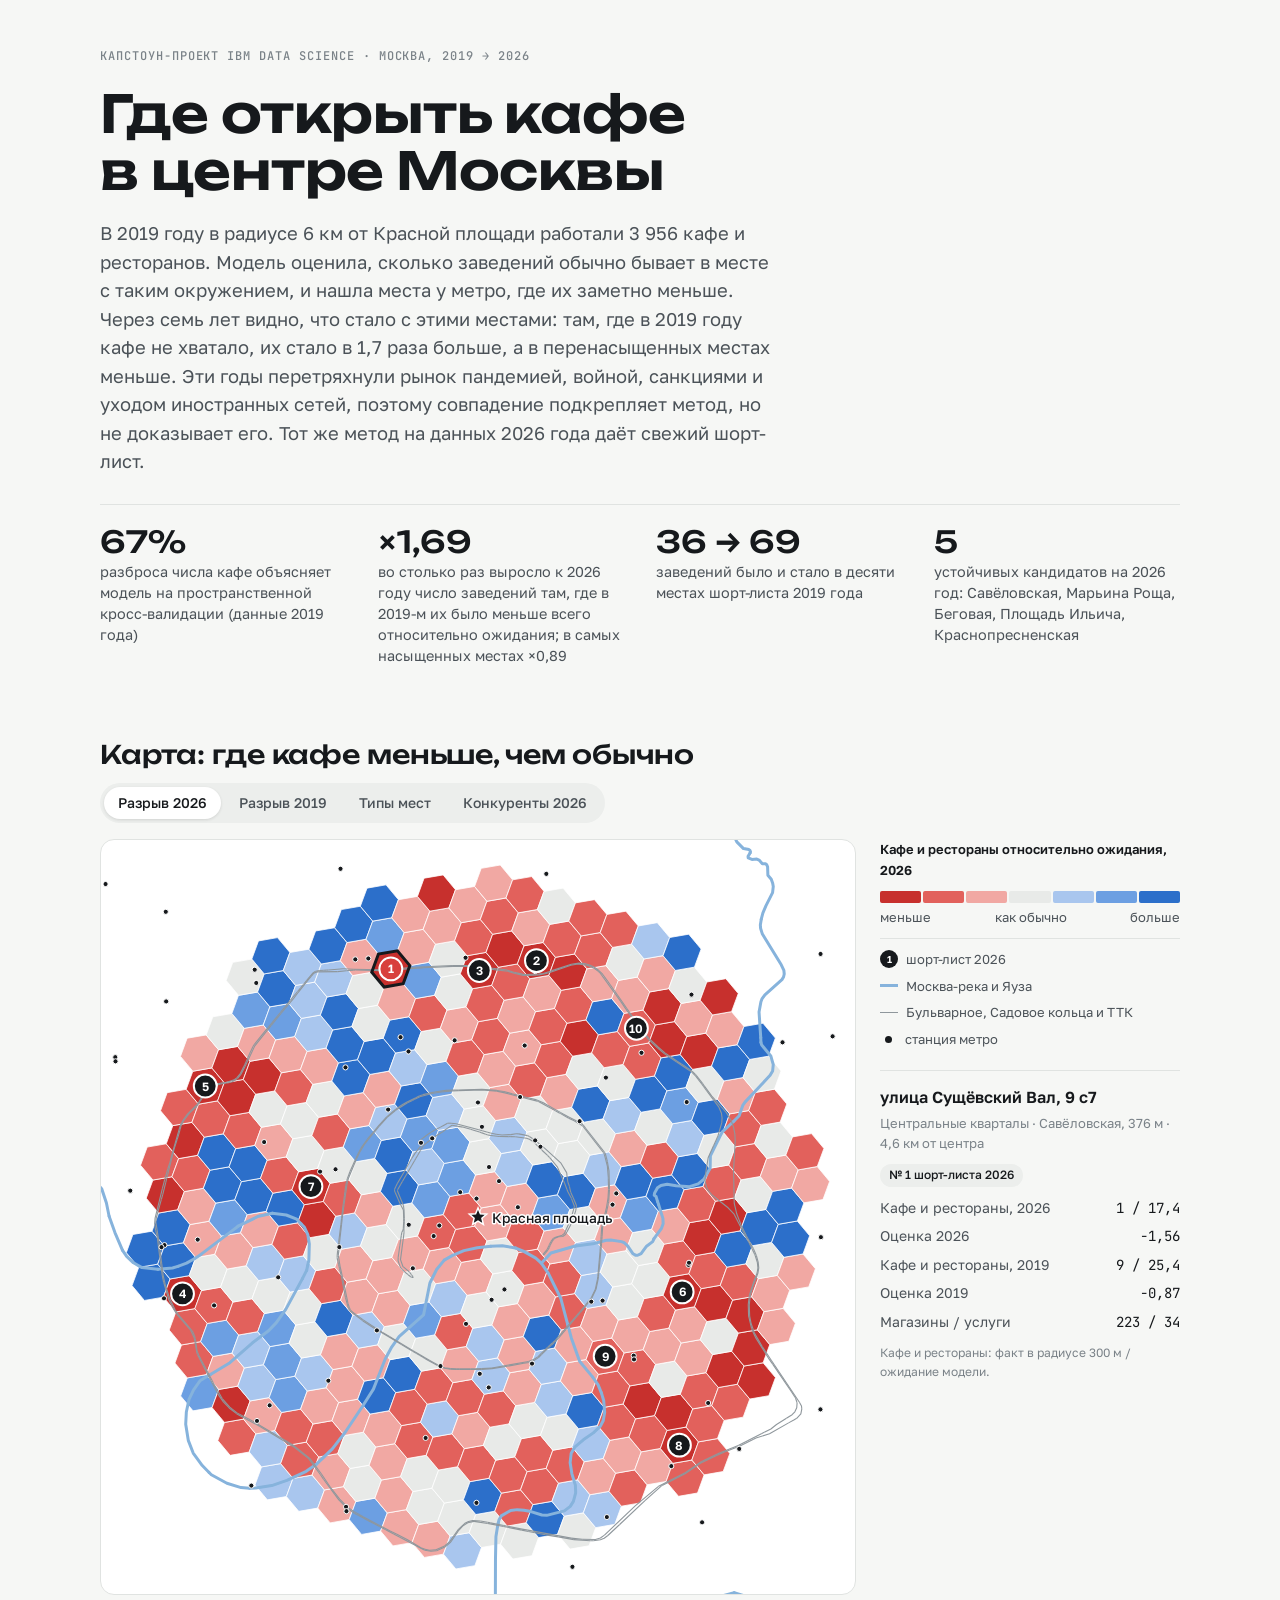
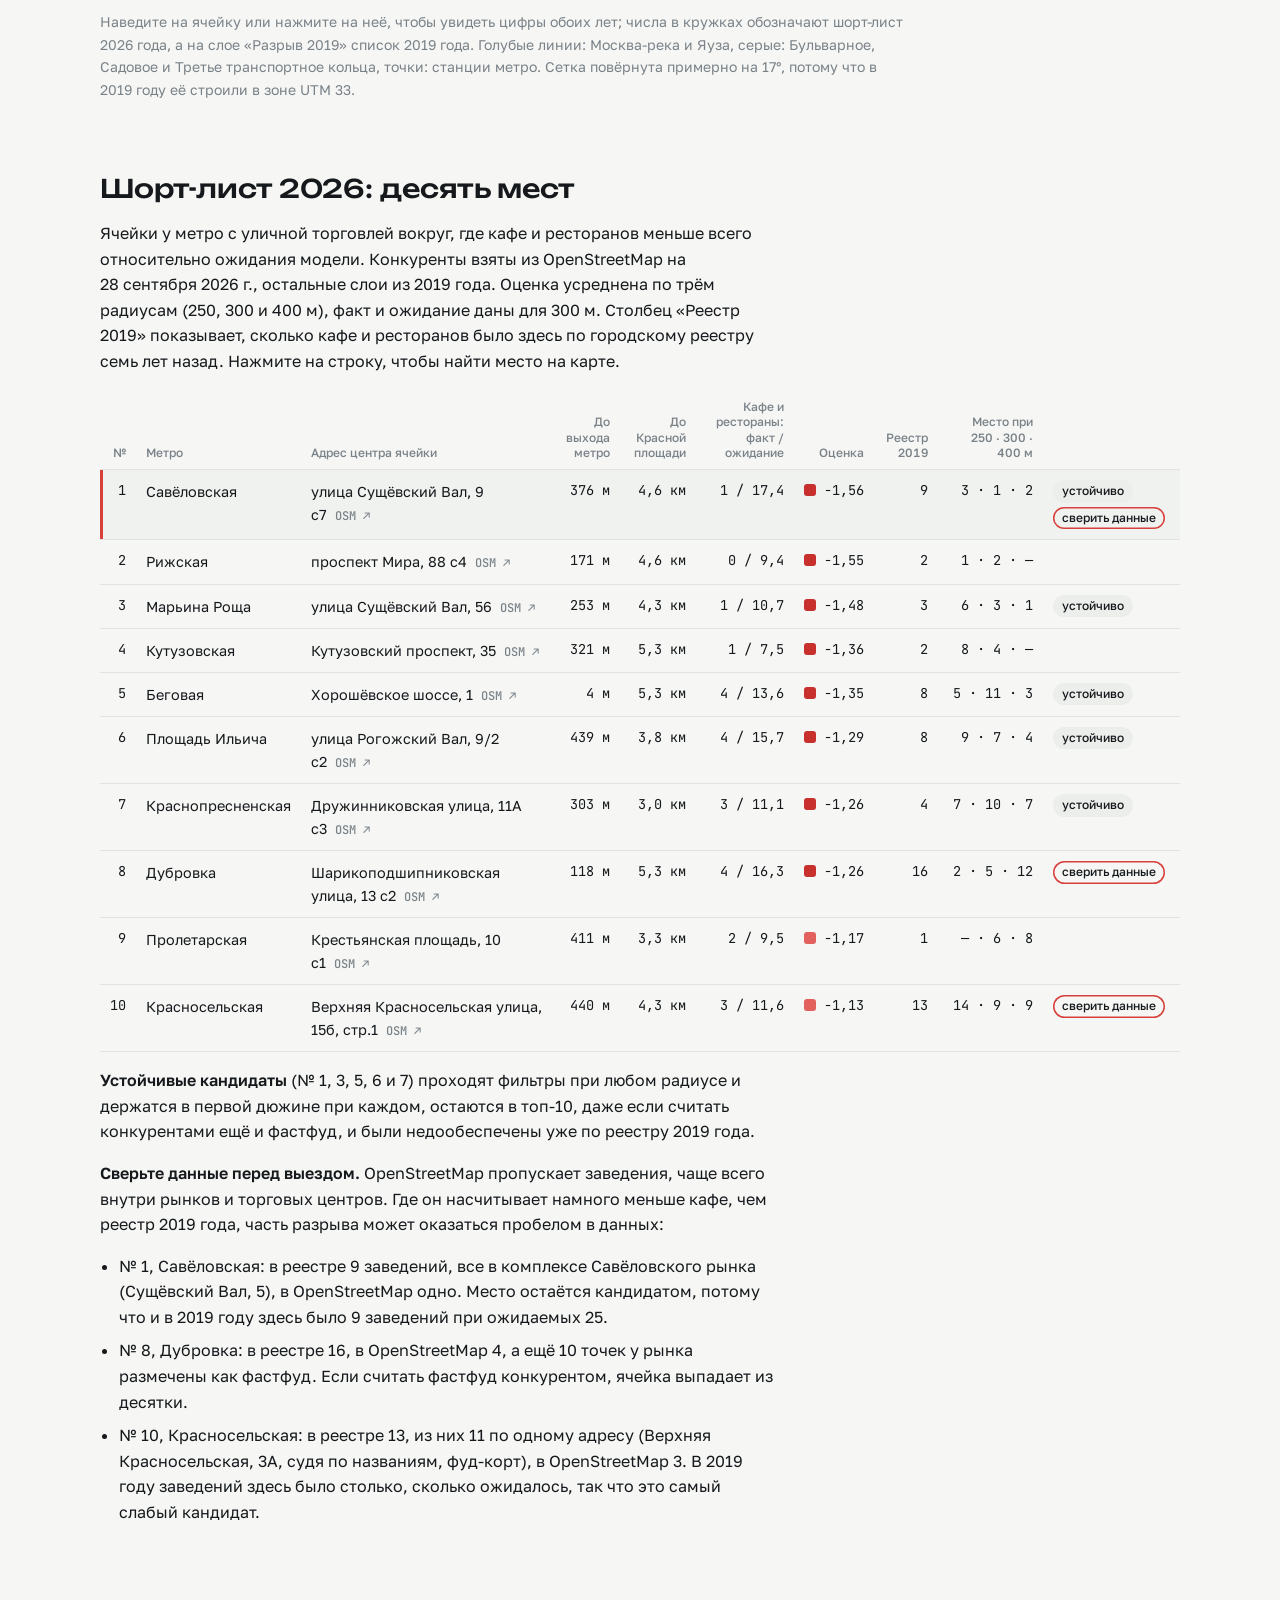
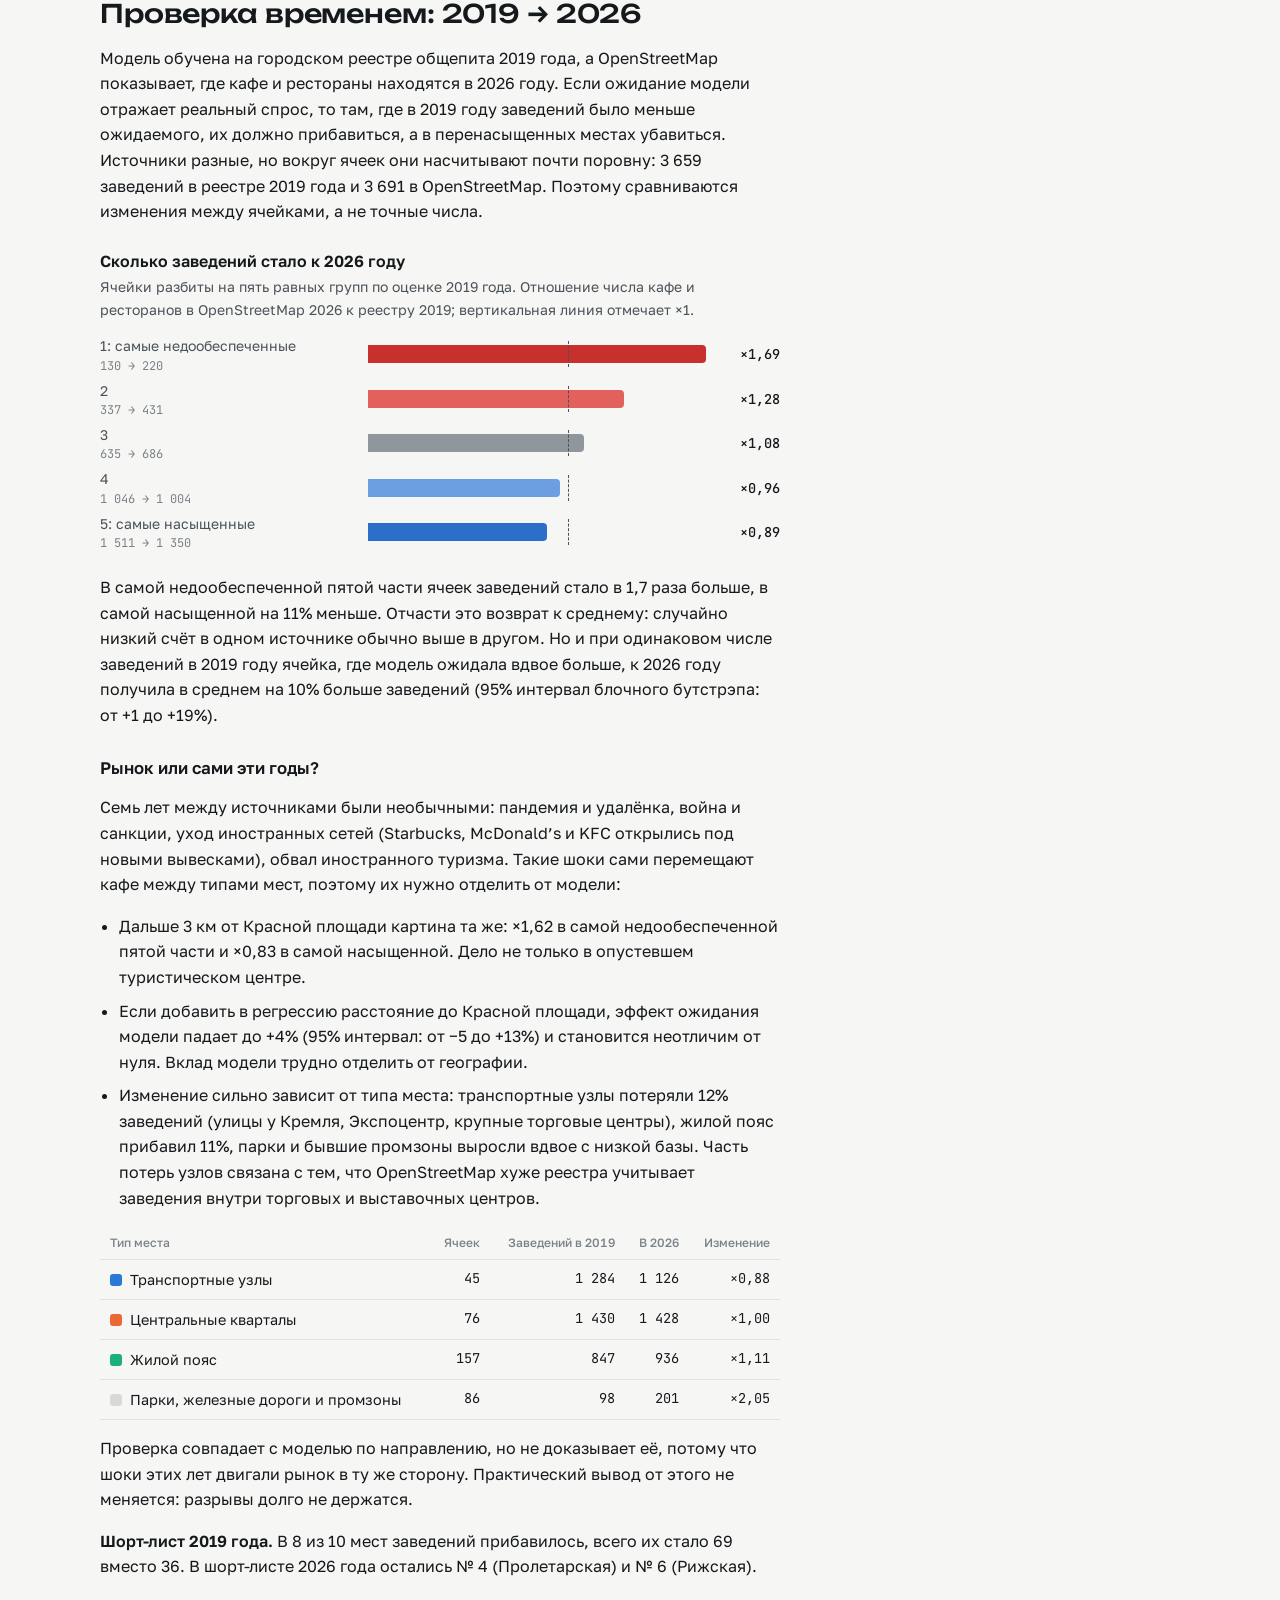
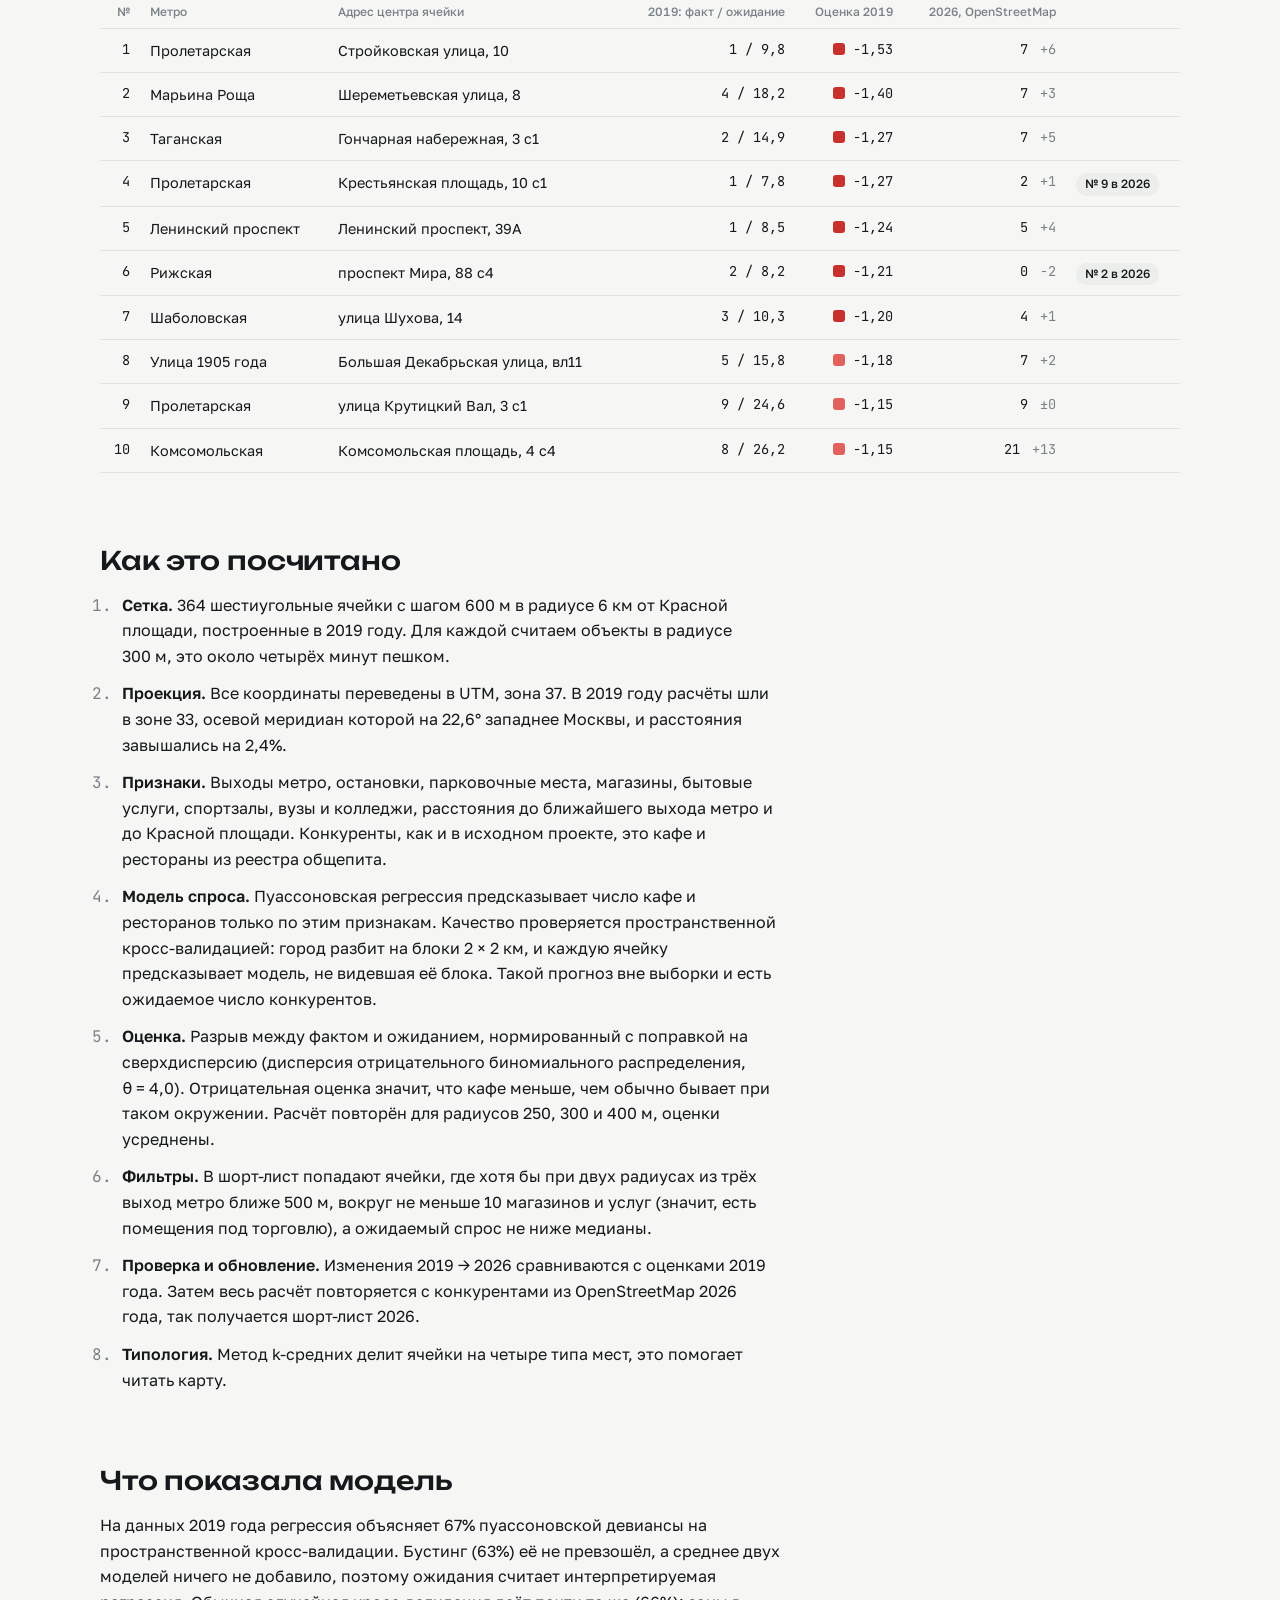
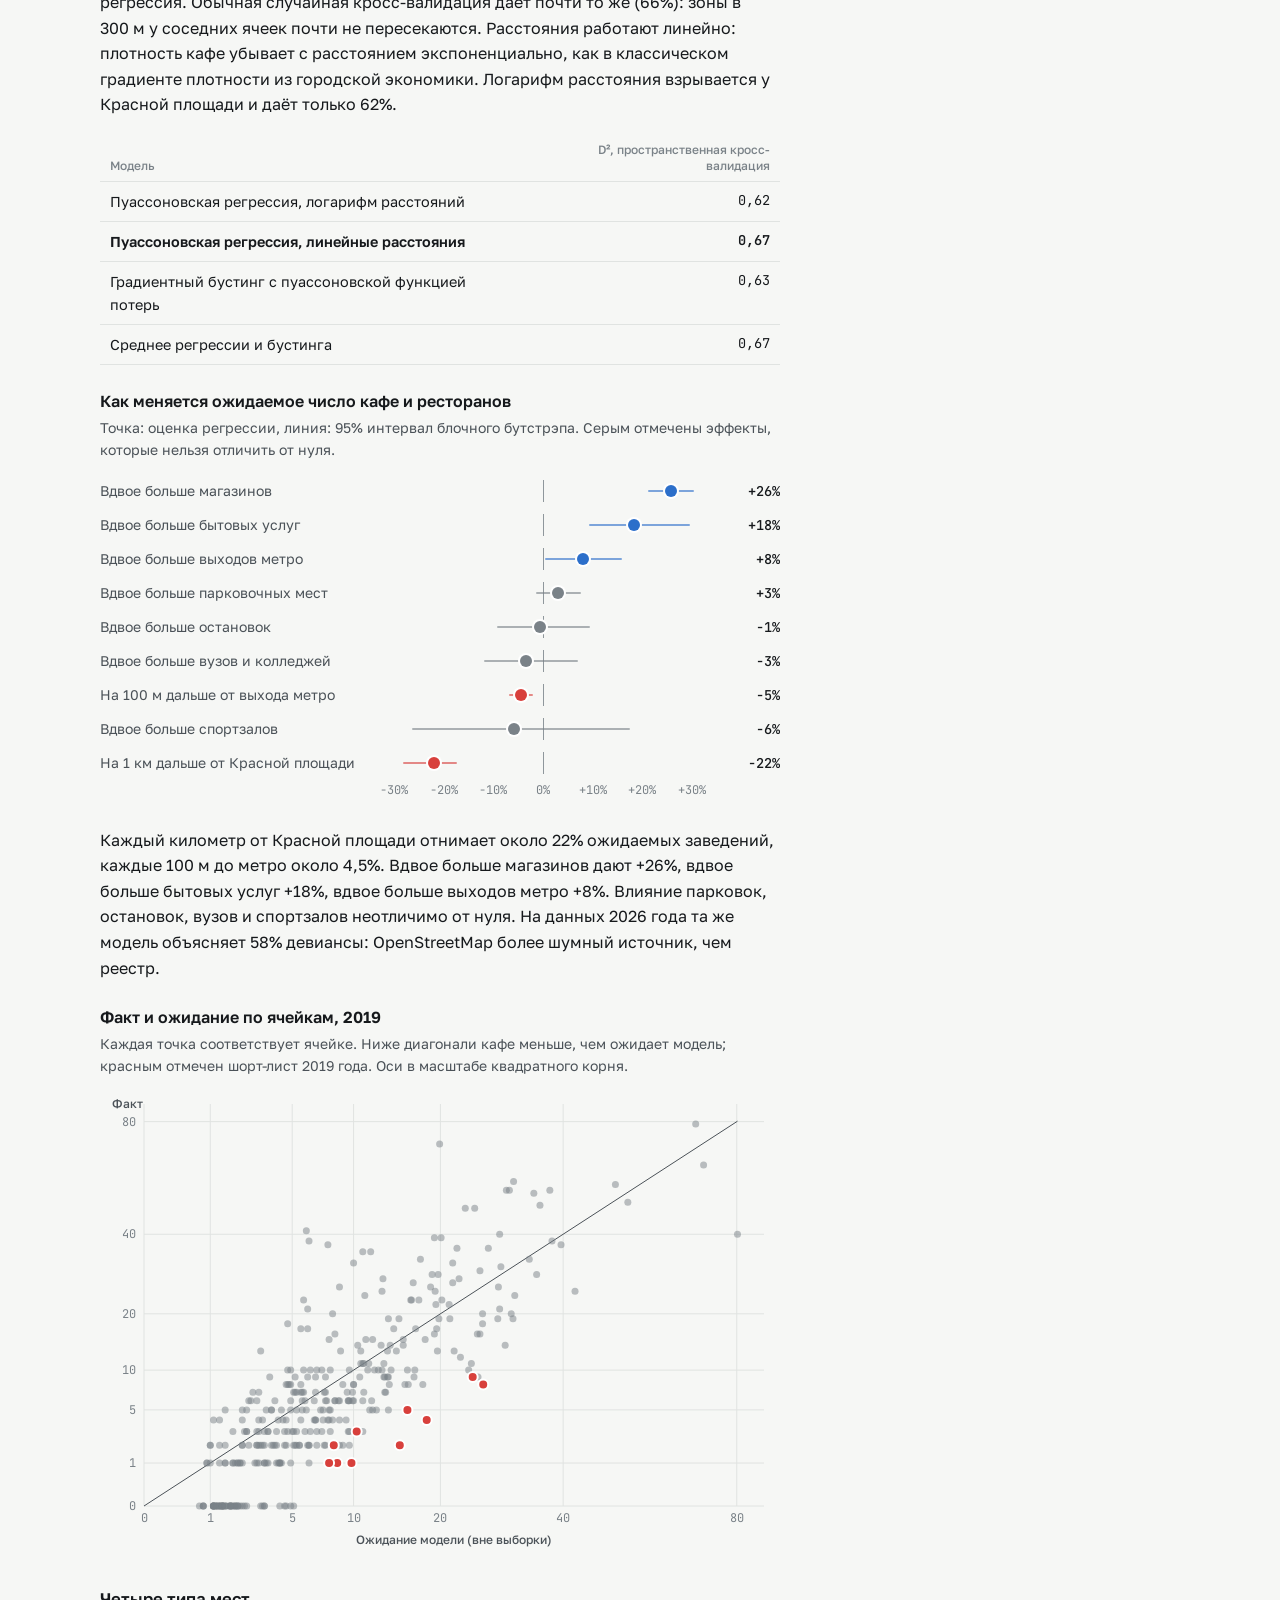
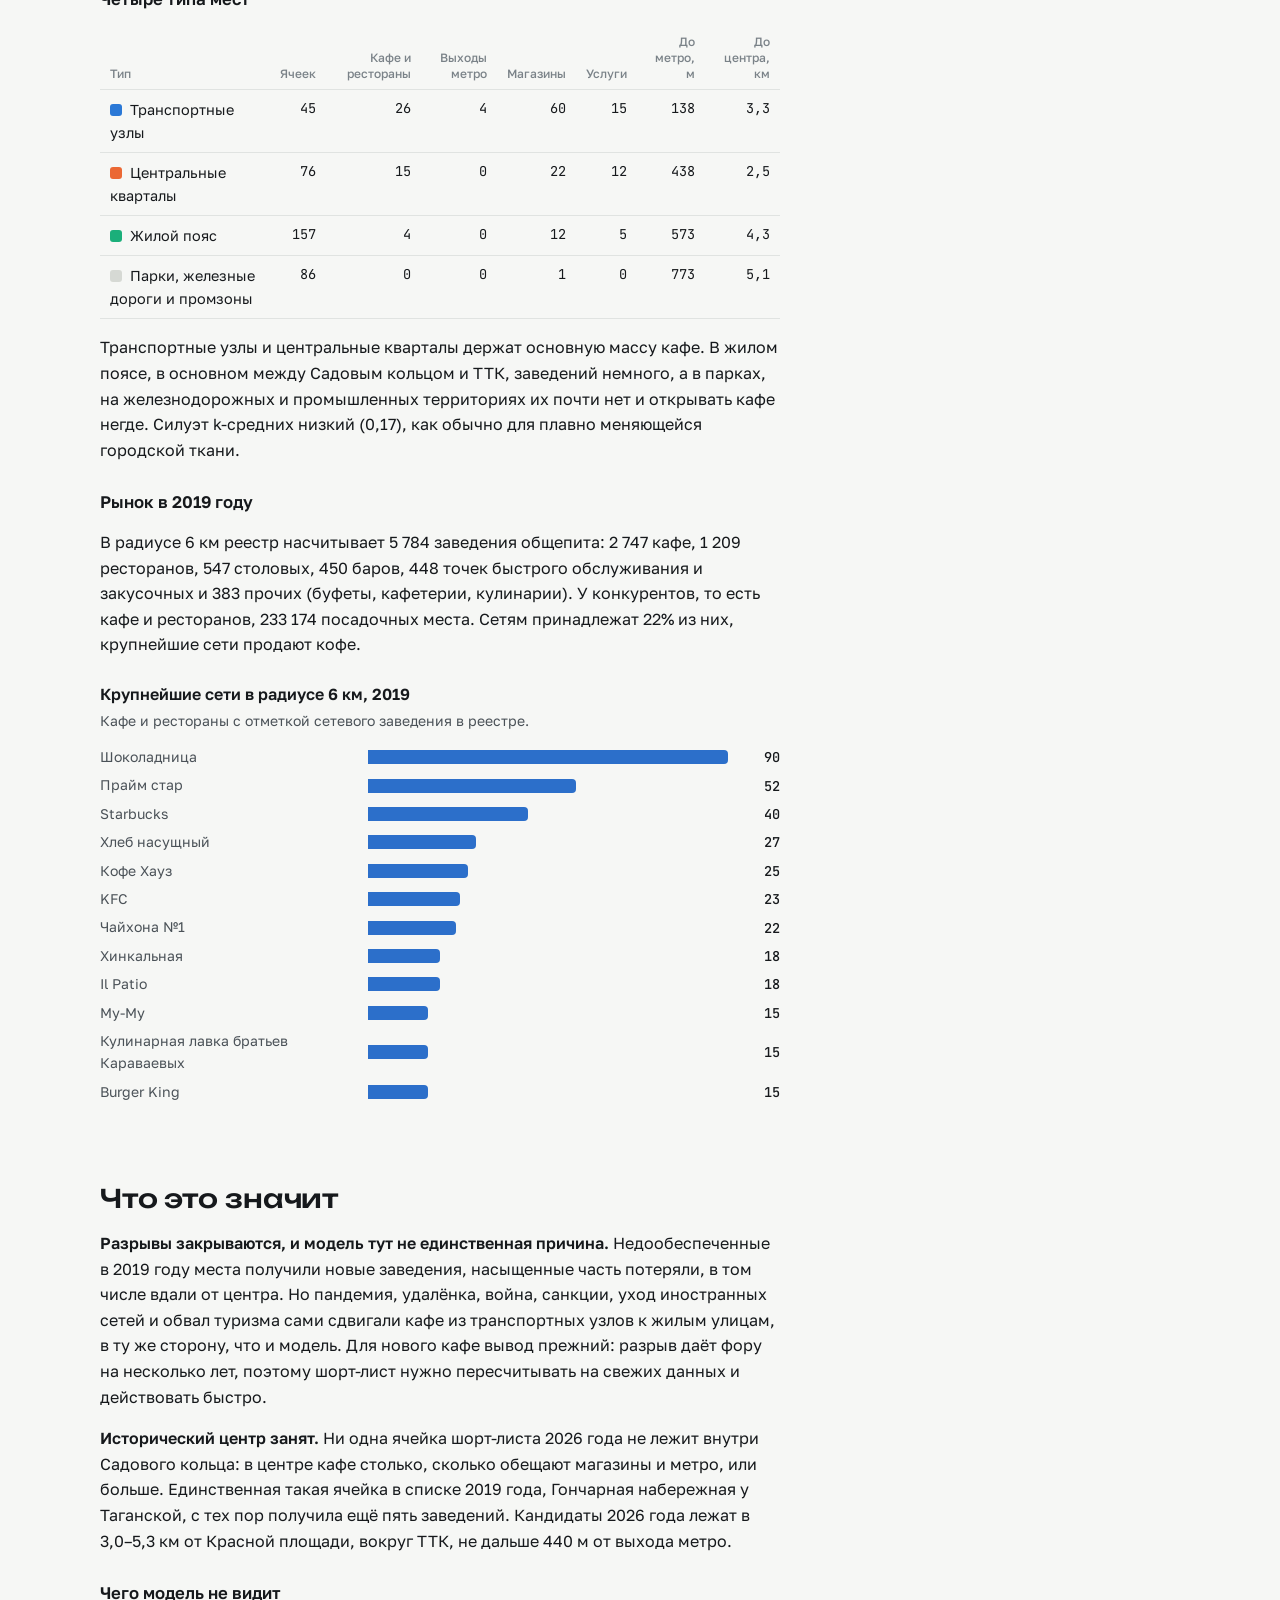
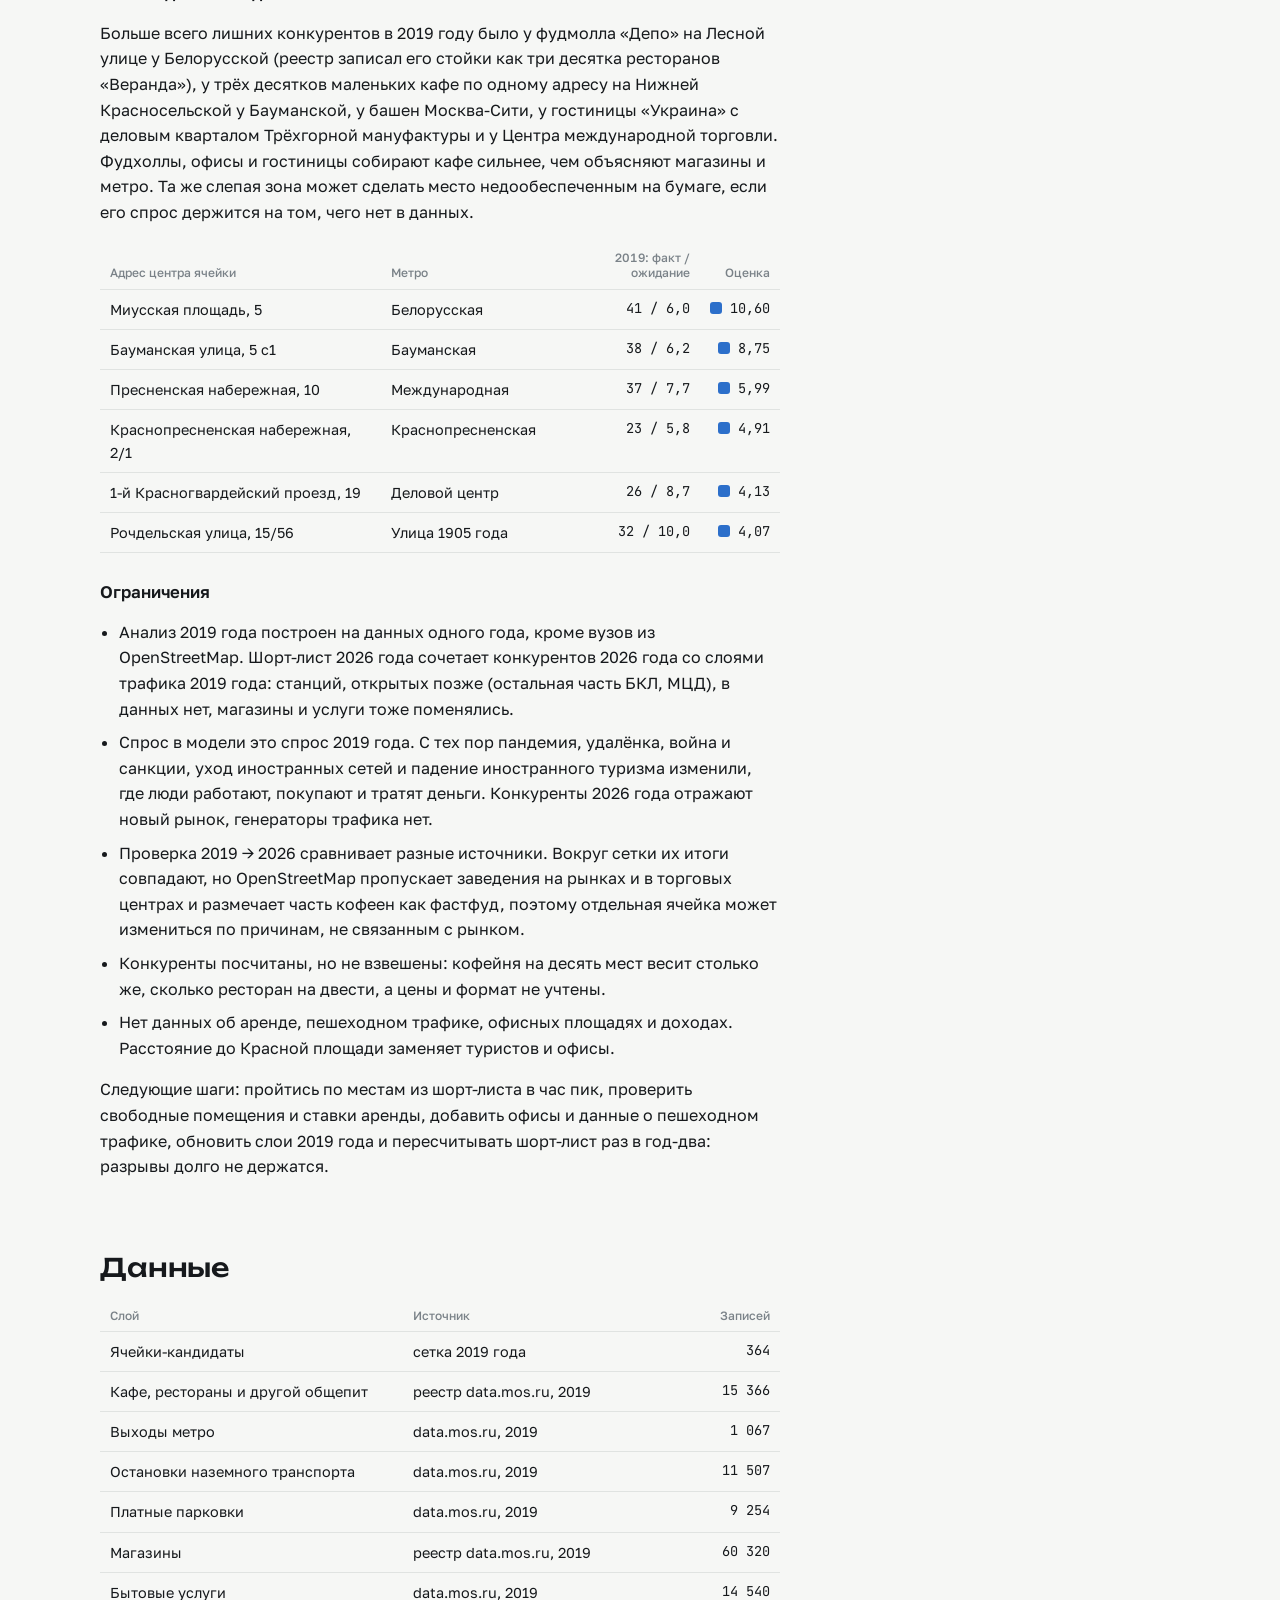
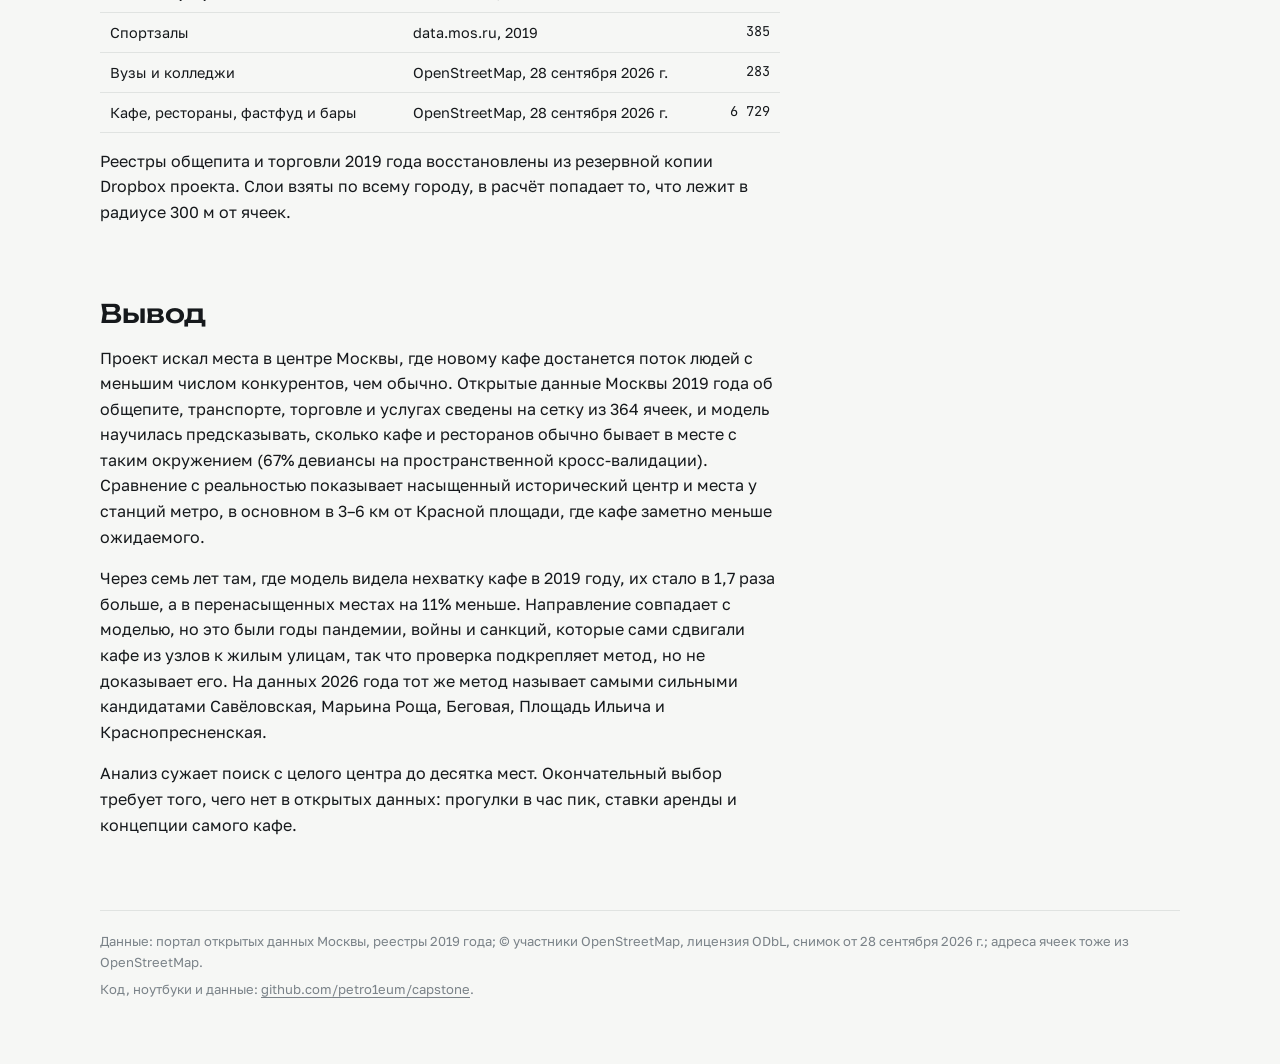
==== report/report_ru.html @ 052a2b4d "Add a self-contained Russian report page scripts/build_report_page.py turns the notebook's outputs i" ====
<!doctype html>
<html lang="ru">
<head>
<meta charset="utf-8">
<meta name="viewport" content="width=device-width, initial-scale=1, viewport-fit=cover">
<title>Где открыть кафе в центре Москвы</title>
<link rel="preconnect" href="https://fonts.googleapis.com">
<link rel="preconnect" href="https://fonts.gstatic.com" crossorigin>
<link rel="stylesheet" href="https://fonts.googleapis.com/css2?family=Golos+Text:wght@400;500;600&family=JetBrains+Mono:wght@400;500&family=Unbounded:wght@500;600&display=swap">
<style>
/* Layout: one reading column of ~68ch; the map and the shortlist table break out to 1120px. */
:root {
  --bg: #f6f7f5;
  --surface: #ffffff;
  --ink: #16191c;
  --ink-2: #4b5258;
  --muted: #7a8288;
  --line: #e0e3e1;
  --chip: #eceeec;
  --hover: #f0f2f0;
  --shadow: rgb(22 25 28 / 0.12);
  --accent: #d8403c;
  --more: #2c6fca;
  --water: #86b3dc;
  --ring: #8f979c;
  --station: #16191c;
  /* fewer (red) ... as expected (grey) ... more (blue) than expected */
  --d0: #c7302d; --d1: #e2615c; --d2: #f1a8a3; --d3: #e8eae8; --d4: #a9c6ee; --d5: #6c9fe2; --d6: #2c6fca;
  /* cafés and restaurants within 300 m, few to many */
  --q0: #e6eefa; --q1: #c8dbf5; --q2: #9fc1ee; --q3: #6f9fe2; --q4: #427fd3; --q5: #2a62ad; --q6: #1b447e;
  /* place types */
  --t0: #2a78d6; --t1: #eb6834; --t2: #1baf7a; --t3: #d6d9d4;

  --font-display: "Unbounded", "Golos Text", system-ui, sans-serif;
  --font-body: "Golos Text", system-ui, -apple-system, "Segoe UI", Roboto, sans-serif;
  --font-data: "JetBrains Mono", ui-monospace, "SFMono-Regular", Menlo, Consolas, monospace;
}
@media (prefers-color-scheme: dark) {
  :root:not([data-theme="light"]) {
    --bg: #101315; --surface: #171b1e; --ink: #edf0f1; --ink-2: #b4bbc0; --muted: #858d93; --line: #2a3034;
    --chip: #22282b; --hover: #1d2225; --shadow: rgb(0 0 0 / 0.45); --accent: #f0615c; --more: #5b9cf0;
    --water: #3a6a96; --ring: #6d767c; --station: #edf0f1;
    --d0: #ef5a55; --d1: #b8453f; --d2: #6d3634; --d3: #262c30; --d4: #2d4a70; --d5: #3f73b8; --d6: #5b9cf0;
    --q0: #1b2733; --q1: #213b56; --q2: #2a557e; --q3: #3570a8; --q4: #4c8ed4; --q5: #74aeea; --q6: #a8cdf5;
    --t0: #3987e5; --t1: #d95926; --t2: #199e70; --t3: #353b3f;
    color-scheme: dark;
  }
}
:root[data-theme="dark"] {
  --bg: #101315; --surface: #171b1e; --ink: #edf0f1; --ink-2: #b4bbc0; --muted: #858d93; --line: #2a3034;
  --chip: #22282b; --hover: #1d2225; --shadow: rgb(0 0 0 / 0.45); --accent: #f0615c; --more: #5b9cf0;
  --water: #3a6a96; --ring: #6d767c; --station: #edf0f1;
  --d0: #ef5a55; --d1: #b8453f; --d2: #6d3634; --d3: #262c30; --d4: #2d4a70; --d5: #3f73b8; --d6: #5b9cf0;
  --q0: #1b2733; --q1: #213b56; --q2: #2a557e; --q3: #3570a8; --q4: #4c8ed4; --q5: #74aeea; --q6: #a8cdf5;
  --t0: #3987e5; --t1: #d95926; --t2: #199e70; --t3: #353b3f;
  color-scheme: dark;
}

body {
  margin: 0;
  background: var(--bg);
  color: var(--ink);
  font: 400 16px/1.6 var(--font-body);
  -webkit-font-smoothing: antialiased;
}
[hidden] { display: none !important; }
a { color: inherit; text-decoration-color: var(--muted); text-underline-offset: 3px; }
a:hover { text-decoration-color: currentColor; }
:focus-visible { outline: 2px solid var(--more); outline-offset: 2px; }

.page {
  box-sizing: border-box;
  max-width: 1120px;
  margin: 0 auto;
  padding-inline: 20px;
  padding-block: 48px 64px;
  display: flex;
  flex-direction: column;
  gap: 72px;
}
.page > * { min-width: 0; }
.prose { max-width: 68ch; }
section { display: flex; flex-direction: column; gap: 16px; }
section > p, .prose > p, ul, ol { margin: 0; }
.prose { display: flex; flex-direction: column; gap: 16px; }

h1, h2, h3 { margin: 0; text-wrap: balance; }
h1 { font: 600 clamp(2rem, 4.6vw, 3.25rem)/1.1 var(--font-display); letter-spacing: -0.01em; max-width: 18ch; }
h2 { font: 500 clamp(1.3rem, 2.4vw, 1.6rem)/1.25 var(--font-display); letter-spacing: -0.005em; }
h3 { font: 600 1.05rem/1.35 var(--font-body); margin-top: 12px; }
.kicker {
  margin: 0;
  font: 500 0.75rem/1.4 var(--font-data);
  letter-spacing: 0.08em;
  text-transform: uppercase;
  color: var(--muted);
}
.lede { margin: 0; font-size: 1.15rem; line-height: 1.55; color: var(--ink-2); max-width: 62ch; }
strong { font-weight: 600; color: var(--ink); }

.masthead { display: flex; flex-direction: column; gap: 20px; }
.facts {
  margin: 8px 0 0;
  display: grid;
  grid-template-columns: repeat(auto-fit, minmax(190px, 1fr));
  gap: 20px 32px;
  padding-top: 20px;
  border-top: 1px solid var(--line);
}
.facts div { display: flex; flex-direction: column; gap: 4px; min-width: 0; }
.facts dt { font: 500 1.9rem/1.1 var(--font-display); }
.facts dd { margin: 0; font-size: 0.9rem; line-height: 1.45; color: var(--ink-2); }

/* ---------- map ---------- */
.section-head { display: flex; flex-wrap: wrap; align-items: center; justify-content: space-between; gap: 12px 24px; }
.tabs { display: inline-flex; flex-wrap: wrap; gap: 4px; padding: 4px; background: var(--chip); border-radius: 999px; }
.tab {
  font: 500 0.875rem/1.2 var(--font-body);
  color: var(--ink-2);
  background: transparent;
  border: 0;
  border-radius: 999px;
  padding: 8px 14px;
  cursor: pointer;
}
.tab:hover { color: var(--ink); }
.tab[aria-selected="true"] { background: var(--surface); color: var(--ink); box-shadow: 0 1px 3px var(--shadow); }

.map-layout { display: grid; grid-template-columns: minmax(0, 1fr) 300px; gap: 24px; align-items: start; }
.map-frame {
  position: relative;
  margin: 0;
  background: var(--surface);
  border: 1px solid var(--line);
  border-radius: 14px;
  overflow: hidden;
}
#map-svg { display: block; width: 100%; height: auto; aspect-ratio: 1; touch-action: manipulation; }
.map-side { display: flex; flex-direction: column; gap: 20px; min-width: 0; }
.note { margin: 0; font-size: 0.875rem; color: var(--muted); max-width: 90ch; }

.hex { stroke: var(--surface); stroke-width: 0.8px; vector-effect: non-scaling-stroke; cursor: pointer; }
.river { fill: none; stroke: var(--water); stroke-width: 3px; stroke-linecap: round; stroke-linejoin: round; vector-effect: non-scaling-stroke; }
.ring { fill: none; stroke: var(--ring); stroke-width: 1.1px; stroke-linejoin: round; vector-effect: non-scaling-stroke; }
.station { fill: var(--station); stroke: var(--surface); stroke-width: 1px; vector-effect: non-scaling-stroke; }
.context, .stations, .outline { pointer-events: none; }
.outline polygon { fill: none; vector-effect: non-scaling-stroke; }
.outline .hover { stroke: var(--ink); stroke-width: 1.5px; opacity: 0.75; }
.outline .selected { stroke: var(--ink); stroke-width: 3px; }
.landmark { fill: var(--ink); stroke: var(--surface); stroke-width: 1.5px; vector-effect: non-scaling-stroke; }
.landmark-label { fill: var(--ink); paint-order: stroke; stroke: var(--surface); stroke-linejoin: round; font-family: var(--font-body); font-weight: 500; }
.marker { cursor: pointer; }
.marker circle { fill: var(--ink); stroke: var(--surface); stroke-width: 2px; vector-effect: non-scaling-stroke; }
.marker text { fill: var(--surface); font-family: var(--font-body); font-weight: 600; text-anchor: middle; dominant-baseline: central; }
.marker.is-selected circle { fill: var(--accent); }
.marker:focus { outline: none; }
.marker:focus-visible circle { stroke: var(--more); stroke-width: 3px; }
.markers-2019 .marker circle { fill: var(--surface); stroke: var(--ink); }
.markers-2019 .marker text { fill: var(--ink); }
.markers-2019 .marker.is-selected circle { fill: var(--accent); stroke: var(--surface); }
.markers-2019 .marker.is-selected text { fill: var(--surface); }

.d0 { fill: var(--d0); background: var(--d0); } .d1 { fill: var(--d1); background: var(--d1); }
.d2 { fill: var(--d2); background: var(--d2); } .d3 { fill: var(--d3); background: var(--d3); }
.d4 { fill: var(--d4); background: var(--d4); } .d5 { fill: var(--d5); background: var(--d5); }
.d6 { fill: var(--d6); background: var(--d6); }
.q0 { fill: var(--q0); background: var(--q0); } .q1 { fill: var(--q1); background: var(--q1); }
.q2 { fill: var(--q2); background: var(--q2); } .q3 { fill: var(--q3); background: var(--q3); }
.q4 { fill: var(--q4); background: var(--q4); } .q5 { fill: var(--q5); background: var(--q5); }
.q6 { fill: var(--q6); background: var(--q6); }
.t0 { fill: var(--t0); background: var(--t0); } .t1 { fill: var(--t1); background: var(--t1); }
.t2 { fill: var(--t2); background: var(--t2); } .t3 { fill: var(--t3); background: var(--t3); }

.tip {
  position: absolute;
  z-index: 2;
  pointer-events: none;
  max-width: 250px;
  padding: 8px 10px;
  background: var(--surface);
  color: var(--ink);
  border: 1px solid var(--line);
  border-radius: 8px;
  box-shadow: 0 8px 24px var(--shadow);
  font-size: 0.8125rem;
  line-height: 1.4;
}
.tip b { font-weight: 600; }
.tip span { display: block; color: var(--ink-2); }

.legend { display: flex; flex-direction: column; gap: 10px; font-size: 0.8125rem; color: var(--ink-2); }
.legend-title { font-weight: 600; color: var(--ink); }
.ramp { display: grid; grid-template-columns: repeat(7, 1fr); gap: 2px; }
.ramp span { height: 12px; border-radius: 2px; }
.ramp-labels { display: flex; justify-content: space-between; gap: 8px; }
.ramp-box { display: flex; flex-direction: column; gap: 4px; }
.ramp-labels.seven { display: grid; grid-template-columns: repeat(7, 1fr); gap: 2px; text-align: center; font: 0.6875rem var(--font-data); }
.legend-list { display: flex; flex-direction: column; gap: 6px; margin: 0; padding: 0; list-style: none; }
.legend-list li { display: flex; align-items: center; gap: 8px; }
.swatch { display: inline-block; flex: none; width: 12px; height: 12px; border-radius: 3px; margin-right: 8px; vertical-align: -1px; }
.legend-list .swatch { margin-right: 0; }
.legend-list.keys { padding-top: 10px; border-top: 1px solid var(--line); }
.key-line { flex: none; display: inline-block; width: 18px; height: 0; border-top: 3px solid var(--water); }
.key-line.ring-key { border-top: 1.5px solid var(--ring); }
.key-dot { flex: none; display: inline-block; width: 7px; height: 7px; margin-inline: 5px; border-radius: 50%; background: var(--station); }
.key-marker {
  flex: none; display: inline-grid; place-items: center; width: 18px; height: 18px; border-radius: 50%;
  background: var(--ink); color: var(--surface); font: 600 10px/1 var(--font-body);
}
.key-marker.past { background: var(--surface); color: var(--ink); box-shadow: inset 0 0 0 1.5px var(--ink); }

.cell-card { display: flex; flex-direction: column; gap: 10px; padding-top: 16px; border-top: 1px solid var(--line); }
.cell-card h3 { margin: 0; font-size: 1rem; }
.cell-card .where { margin: -6px 0 0; font-size: 0.8125rem; color: var(--muted); }
.cell-card dl { margin: 0; display: grid; grid-template-columns: auto 1fr; gap: 6px 14px; font-size: 0.875rem; }
.cell-card dt { color: var(--ink-2); }
.cell-card dd { margin: 0; text-align: right; font-family: var(--font-data); font-variant-numeric: tabular-nums; }
.cell-card .badge { align-self: flex-start; }
.badges { display: flex; flex-wrap: wrap; gap: 6px; }
.badge-strong { background: var(--ink); color: var(--surface); }
.card-note { margin: 0; font-size: 0.75rem; color: var(--muted); }

/* ---------- tables ---------- */
.table-wrap { overflow-x: auto; -webkit-overflow-scrolling: touch; }
table { width: 100%; border-collapse: collapse; font-size: 0.9rem; }
th {
  padding: 8px 10px;
  text-align: left;
  vertical-align: bottom;
  font: 500 0.75rem/1.3 var(--font-body);
  color: var(--muted);
  border-bottom: 1px solid var(--line);
}
td { padding: 10px; vertical-align: top; border-bottom: 1px solid var(--line); }
.num { text-align: right; font-family: var(--font-data); font-variant-numeric: tabular-nums; white-space: nowrap; }
td.num { font-size: 0.85rem; }
th.num { font-family: var(--font-body); white-space: normal; }
table.shortlist { min-width: 860px; }
table.shortlist tbody tr { cursor: pointer; }
table.shortlist tbody tr:hover, table.shortlist tbody tr:focus-visible { background: var(--hover); }
table.shortlist tbody tr.is-selected { background: var(--hover); box-shadow: inset 3px 0 0 var(--accent); }
table.shortlist.history { min-width: 640px; }
.delta { margin-left: 4px; color: var(--muted); }
.address { min-width: 14rem; }
.osm { margin-left: 8px; font: 500 0.75rem var(--font-data); color: var(--muted); text-decoration: none; white-space: nowrap; }
.osm:hover { color: var(--ink); }
table.compact td, table.compact th { padding: 8px 10px; }
tr.best td { font-weight: 600; }
.chip, .badge {
  display: inline-block;
  padding: 3px 9px;
  border-radius: 999px;
  background: var(--chip);
  color: var(--ink);
  font: 500 0.75rem/1.4 var(--font-body);
  white-space: nowrap;
}
.chips { display: flex; flex-wrap: wrap; gap: 4px; }
.chip.warn { background: transparent; box-shadow: inset 0 0 0 1.5px var(--accent); }

/* ---------- steps and lists ---------- */
.steps { display: flex; flex-direction: column; gap: 12px; padding-left: 1.4em; }
.steps li::marker { font-family: var(--font-data); color: var(--muted); }
ul { display: flex; flex-direction: column; gap: 8px; padding-left: 1.2em; }

/* ---------- charts ---------- */
.chart { margin: 8px 0; display: flex; flex-direction: column; gap: 14px; }
.chart figcaption { font-size: 0.875rem; color: var(--ink-2); }
.chart figcaption strong { display: block; font-size: 1rem; margin-bottom: 2px; }

.dots { display: flex; flex-direction: column; gap: 4px; }
.dot-row { display: grid; grid-template-columns: minmax(10rem, 17rem) minmax(0, 1fr) 3.5rem; align-items: center; gap: 12px; min-height: 30px; }
.dot-label { font-size: 0.875rem; color: var(--ink-2); }
.dot-value { text-align: right; font: 500 0.85rem var(--font-data); font-variant-numeric: tabular-nums; }
.dot-track { position: relative; height: 22px; }
.dot-track::before { content: ""; position: absolute; left: var(--zero); top: 0; bottom: 0; border-left: 1px solid var(--ring); }
.ci { position: absolute; top: 10px; height: 2px; border-radius: 1px; background: var(--muted); opacity: 0.6; }
.ci.pos { background: var(--more); } .ci.neg { background: var(--accent); }
.pt { position: absolute; top: 5px; width: 12px; height: 12px; margin-left: -6px; border-radius: 50%; background: var(--muted); box-shadow: 0 0 0 2px var(--surface); }
.pt.pos { background: var(--more); } .pt.neg { background: var(--accent); }
.dot-row.axis { min-height: 18px; }
.dot-row.axis .dot-track::before { display: none; }
.tick { position: absolute; top: 0; transform: translateX(-50%); font: 0.75rem var(--font-data); color: var(--muted); white-space: nowrap; }
.zero { display: none; }

.bars { display: flex; flex-direction: column; gap: 6px; }
.bar-row { display: grid; grid-template-columns: minmax(8rem, 16rem) minmax(0, 1fr) 2.5rem; align-items: center; gap: 12px; }
.bar-label { font-size: 0.875rem; color: var(--ink-2); overflow-wrap: anywhere; }
.bar-track { height: 14px; }
.bar { display: block; height: 100%; background: var(--more); border-radius: 0 4px 4px 0; }
.bar-value { text-align: right; font: 500 0.85rem var(--font-data); font-variant-numeric: tabular-nums; }
.bar-label small { display: block; font: 0.75rem var(--font-data); color: var(--muted); }
.bar-track { position: relative; }
.bar-track .ref { position: absolute; top: -4px; bottom: -4px; border-left: 1.5px dashed var(--ink-2); }
#quintiles .bar-track { height: 18px; }

.scatter-box { position: relative; }
#scatter-svg { display: block; width: 100%; height: auto; }
.grid-line { stroke: var(--line); stroke-width: 1; }
.axis-text { fill: var(--muted); font: 12px var(--font-data); }
.axis-title { fill: var(--ink-2); font: 500 12px var(--font-body); }
.diagonal { stroke: var(--ink-2); stroke-width: 1; }
.diagonal-label { fill: var(--ink-2); font: 12px var(--font-body); }
.pt-cell { fill: var(--muted); opacity: 0.5; }
.pt-short { fill: var(--accent); stroke: var(--surface); stroke-width: 2; }
.pt-focus { fill: none; stroke: var(--ink); stroke-width: 1.5; }

.footer { display: flex; flex-direction: column; gap: 6px; padding-top: 20px; border-top: 1px solid var(--line); font-size: 0.8125rem; color: var(--muted); }
.footer p { margin: 0; }

@media (max-width: 820px) {
  .map-layout { grid-template-columns: 1fr; }
  .page { gap: 56px; padding-block: 32px 48px; padding-inline: 16px; }
}
@media (max-width: 560px) {
  .dot-row { grid-template-columns: minmax(0, 1fr) 3rem; grid-template-areas: "label value" "track track"; gap: 2px 8px; }
  .dot-label { grid-area: label; }
  .dot-value { grid-area: value; }
  .dot-track { grid-area: track; }
  .dot-row.axis { grid-template-areas: "track track"; }
  .dot-row.axis > span:not(.dot-track) { display: none; }
  .bar-row { grid-template-columns: minmax(0, 7.5rem) minmax(0, 1fr) 2rem; gap: 8px; }
  #quintiles .bar-row { grid-template-columns: minmax(0, 1fr) 3.5rem; grid-template-areas: "label label" "track value"; gap: 2px 8px; }
  #quintiles .bar-label { grid-area: label; overflow-wrap: normal; }
  #quintiles .bar-label small { display: inline; margin-left: 8px; }
  #quintiles .bar-track { grid-area: track; }
  #quintiles .bar-value { grid-area: value; }
}
@media (prefers-reduced-motion: reduce) {
  * { scroll-behavior: auto !important; transition: none !important; }
}
</style>
</head>
<body>
<main class="page">
  <header class="masthead">
    <p class="kicker">Капстоун-проект IBM Data Science · Москва, 2019&nbsp;→&nbsp;2026</p>
    <h1>Где открыть кафе в&nbsp;центре Москвы</h1>
    <p class="lede">В 2019 году в радиусе 6&nbsp;км от Красной площади работали 3 956 кафе и ресторанов.
    Модель оценила, сколько заведений обычно бывает в месте с таким окружением, и нашла места у метро,
    где их заметно меньше. Через семь лет видно, что стало с этими местами: там, где в 2019 году кафе
    не хватало, их стало в 1,7 раза больше, а в перенасыщенных местах меньше. Эти годы перетряхнули рынок
    пандемией, войной, санкциями и уходом иностранных сетей, поэтому совпадение подкрепляет метод, но
    не доказывает его. Тот же метод на данных 2026 года даёт свежий шорт-лист.</p>
    <dl class="facts">
      <div><dt>67%</dt><dd>разброса числа кафе объясняет модель на пространственной кросс-валидации
      (данные 2019 года)</dd></div>
      <div><dt>×1,69</dt><dd>во столько раз выросло к 2026 году число заведений там, где в 2019-м их
      было меньше всего относительно ожидания; в самых насыщенных местах ×0,89</dd></div>
      <div><dt>36&nbsp;→&nbsp;69</dt><dd>заведений было и стало в десяти
      местах шорт-листа 2019 года</dd></div>
      <div><dt>5</dt><dd>устойчивых кандидатов на 2026 год: Савёловская, Марьина Роща, Беговая, Площадь Ильича, Краснопресненская</dd></div>
    </dl>
  </header>

  <section class="wide" id="map" aria-labelledby="map-title">
    <div class="section-head">
      <h2 id="map-title">Карта: где кафе меньше, чем обычно</h2>
      <div class="tabs" role="tablist" aria-label="Слой карты">
        <button class="tab" role="tab" aria-selected="true" data-layer="score2026">Разрыв 2026</button>
        <button class="tab" role="tab" aria-selected="false" data-layer="score2019">Разрыв 2019</button>
        <button class="tab" role="tab" aria-selected="false" data-layer="type">Типы мест</button>
        <button class="tab" role="tab" aria-selected="false" data-layer="competitors">Конкуренты 2026</button>
      </div>
    </div>
    <div class="map-layout">
      <figure class="map-frame">
        <svg id="map-svg" role="img" aria-label="Карта ячеек сетки в радиусе 6 км от Красной площади"></svg>
        <div class="tip" id="map-tip" hidden></div>
      </figure>
      <aside class="map-side">
        <div id="legend" class="legend"></div>
        <div id="cell-card" class="cell-card" aria-live="polite"></div>
      </aside>
    </div>
    <p class="note">Наведите на ячейку или нажмите на неё, чтобы увидеть цифры обоих лет; числа в кружках
    обозначают шорт-лист 2026 года, а на слое «Разрыв 2019» список 2019 года. Голубые линии: Москва-река и Яуза, серые: Бульварное, Садовое и Третье
    транспортное кольца, точки: станции метро. Сетка повёрнута примерно на 17°, потому что в 2019 году её
    строили в зоне UTM 33.</p>
  </section>

  <section class="wide" id="shortlist" aria-labelledby="shortlist-title">
    <h2 id="shortlist-title">Шорт-лист 2026: десять мест</h2>
    <p class="prose">Ячейки у метро с уличной торговлей вокруг, где кафе и ресторанов меньше всего
    относительно ожидания модели. Конкуренты взяты из OpenStreetMap на 28&nbsp;сентября 2026&nbsp;г., остальные слои
    из 2019 года. Оценка усреднена по трём радиусам (250, 300 и 400&nbsp;м), факт и ожидание даны для
    300&nbsp;м. Столбец «Реестр 2019» показывает, сколько кафе и ресторанов было здесь по городскому
    реестру семь лет назад. Нажмите на строку, чтобы найти место на карте.</p>
    <div class="table-wrap"><table class="shortlist"><thead><tr><th class="num">№</th><th>Метро</th><th>Адрес центра ячейки</th><th class="num">До выхода метро</th><th class="num">До Красной площади</th><th class="num">Кафе и рестораны: факт / ожидание</th><th class="num">Оценка</th><th class="num">Реестр 2019</th><th class="num">Место при 250 · 300 · 400&nbsp;м</th><th></th></tr></thead><tbody><tr data-cell="307" tabindex="0" aria-label="Показать место № 1 на карте"><td class="num">1</td><td>Савёловская</td><td class="address">улица Сущёвский Вал, 9 с7<a class="osm" href="https://www.openstreetmap.org/?mlat=55.792391&amp;mlon=37.595654#map=17/55.792391/37.595654" target="_blank" rel="noopener">OSM ↗</a></td><td class="num">376&nbsp;м</td><td class="num">4,6&nbsp;км</td><td class="num">1 / 17,4</td><td class="num"><span class="swatch d0" aria-hidden="true"></span>−1,56</td><td class="num">9</td><td class="num">3 · 1 · 2</td><td><span class="chips"><span class="chip">устойчиво</span><span class="chip warn">сверить данные</span></span></td></tr><tr data-cell="339" tabindex="0" aria-label="Показать место № 2 на карте"><td class="num">2</td><td>Рижская</td><td class="address">проспект Мира, 88 с4<a class="osm" href="https://www.openstreetmap.org/?mlat=55.794151&amp;mlon=37.636257#map=17/55.794151/37.636257" target="_blank" rel="noopener">OSM ↗</a></td><td class="num">171&nbsp;м</td><td class="num">4,6&nbsp;км</td><td class="num">0 / 9,4</td><td class="num"><span class="swatch d0" aria-hidden="true"></span>−1,55</td><td class="num">2</td><td class="num">1 · 2 · —</td><td><span class="chips"></span></td></tr><tr data-cell="324" tabindex="0" aria-label="Показать место № 3 на карте"><td class="num">3</td><td>Марьина Роща</td><td class="address">улица Сущёвский Вал, 56<a class="osm" href="https://www.openstreetmap.org/?mlat=55.792416&amp;mlon=37.620372#map=17/55.792416/37.620372" target="_blank" rel="noopener">OSM ↗</a></td><td class="num">253&nbsp;м</td><td class="num">4,3&nbsp;км</td><td class="num">1 / 10,7</td><td class="num"><span class="swatch d0" aria-hidden="true"></span>−1,48</td><td class="num">3</td><td class="num">6 · 3 · 1</td><td><span class="chips"><span class="chip">устойчиво</span></span></td></tr><tr data-cell="60" tabindex="0" aria-label="Показать место № 4 на карте"><td class="num">4</td><td>Кутузовская</td><td class="address">Кутузовский проспект, 35<a class="osm" href="https://www.openstreetmap.org/?mlat=55.740622&amp;mlon=37.539417#map=17/55.740622/37.539417" target="_blank" rel="noopener">OSM ↗</a></td><td class="num">321&nbsp;м</td><td class="num">5,3&nbsp;км</td><td class="num">1 / 7,5</td><td class="num"><span class="swatch d0" aria-hidden="true"></span>−1,36</td><td class="num">2</td><td class="num">8 · 4 · —</td><td><span class="chips"></span></td></tr><tr data-cell="192" tabindex="0" aria-label="Показать место № 5 на карте"><td class="num">5</td><td>Беговая</td><td class="address">Хорошёвское шоссе, 1<a class="osm" href="https://www.openstreetmap.org/?mlat=55.773369&amp;mlon=37.544541#map=17/55.773369/37.544541" target="_blank" rel="noopener">OSM ↗</a></td><td class="num">4&nbsp;м</td><td class="num">5,3&nbsp;км</td><td class="num">4 / 13,6</td><td class="num"><span class="swatch d0" aria-hidden="true"></span>−1,35</td><td class="num">8</td><td class="num">5 · 11 · 3</td><td><span class="chips"><span class="chip">устойчиво</span></span></td></tr><tr data-cell="188" tabindex="0" aria-label="Показать место № 6 на карте"><td class="num">6</td><td>Площадь Ильича</td><td class="address">улица Рогожский Вал, 9/2 с2<a class="osm" href="https://www.openstreetmap.org/?mlat=55.742498&amp;mlon=37.678702#map=17/55.742498/37.678702" target="_blank" rel="noopener">OSM ↗</a></td><td class="num">439&nbsp;м</td><td class="num">3,8&nbsp;км</td><td class="num">4 / 15,7</td><td class="num"><span class="swatch d0" aria-hidden="true"></span>−1,29</td><td class="num">8</td><td class="num">9 · 7 · 4</td><td><span class="chips"><span class="chip">устойчиво</span></span></td></tr><tr data-cell="157" tabindex="0" aria-label="Показать место № 7 на карте"><td class="num">7</td><td>Краснопресненская</td><td class="address">Дружинниковская улица, 11А с3<a class="osm" href="https://www.openstreetmap.org/?mlat=55.757906&amp;mlon=37.574609#map=17/55.757906/37.574609" target="_blank" rel="noopener">OSM ↗</a></td><td class="num">303&nbsp;м</td><td class="num">3,0&nbsp;км</td><td class="num">3 / 11,1</td><td class="num"><span class="swatch d0" aria-hidden="true"></span>−1,26</td><td class="num">4</td><td class="num">7 · 10 · 7</td><td><span class="chips"><span class="chip">устойчиво</span></span></td></tr><tr data-cell="94" tabindex="0" aria-label="Показать место № 8 на карте"><td class="num">8</td><td>Дубровка</td><td class="address">Шарикоподшипниковская улица, 13 с2<a class="osm" href="https://www.openstreetmap.org/?mlat=55.718383&amp;mlon=37.678742#map=17/55.718383/37.678742" target="_blank" rel="noopener">OSM ↗</a></td><td class="num">118&nbsp;м</td><td class="num">5,3&nbsp;км</td><td class="num">4 / 16,3</td><td class="num"><span class="swatch d0" aria-hidden="true"></span>−1,26</td><td class="num">16</td><td class="num">2 · 5 · 12</td><td><span class="chips"><span class="chip warn">сверить данные</span></span></td></tr><tr data-cell="128" tabindex="0" aria-label="Показать место № 9 на карте"><td class="num">9</td><td>Пролетарская</td><td class="address">Крестьянская площадь, 10 с1<a class="osm" href="https://www.openstreetmap.org/?mlat=55.73215&amp;mlon=37.657568#map=17/55.73215/37.657568" target="_blank" rel="noopener">OSM ↗</a></td><td class="num">411&nbsp;м</td><td class="num">3,3&nbsp;км</td><td class="num">2 / 9,5</td><td class="num"><span class="swatch d1" aria-hidden="true"></span>−1,17</td><td class="num">1</td><td class="num">— · 6 · 8</td><td><span class="chips"></span></td></tr><tr data-cell="329" tabindex="0" aria-label="Показать место № 10 на карте"><td class="num">10</td><td>Красносельская</td><td class="address">Верхняя Красносельская улица, 15б, стр.1<a class="osm" href="https://www.openstreetmap.org/?mlat=55.783833&amp;mlon=37.664522#map=17/55.783833/37.664522" target="_blank" rel="noopener">OSM ↗</a></td><td class="num">440&nbsp;м</td><td class="num">4,3&nbsp;км</td><td class="num">3 / 11,6</td><td class="num"><span class="swatch d1" aria-hidden="true"></span>−1,13</td><td class="num">13</td><td class="num">14 · 9 · 9</td><td><span class="chips"><span class="chip warn">сверить данные</span></span></td></tr></tbody></table></div>
    <div class="prose">
      <p><strong>Устойчивые кандидаты</strong> (№&nbsp;1, 3, 5, 6 и 7) проходят фильтры при любом радиусе и держатся
      в первой дюжине при каждом, остаются в топ-10, даже если считать конкурентами ещё и фастфуд, и были
      недообеспечены уже по реестру 2019 года.</p>
      <p><strong>Сверьте данные перед выездом.</strong> OpenStreetMap пропускает заведения, чаще всего
      внутри рынков и торговых центров. Где он насчитывает намного меньше кафе, чем реестр 2019 года, часть
      разрыва может оказаться пробелом в данных:</p>
      <ul>
        <li>№&nbsp;1, Савёловская: в реестре 9 заведений, все в комплексе Савёловского рынка (Сущёвский
        Вал, 5), в OpenStreetMap одно. Место остаётся кандидатом, потому что и в 2019 году здесь было
        9 заведений при ожидаемых 25.</li>
        <li>№&nbsp;8, Дубровка: в реестре 16, в OpenStreetMap 4, а ещё 10 точек у рынка размечены как
        фастфуд. Если считать фастфуд конкурентом, ячейка выпадает из десятки.</li>
        <li>№&nbsp;10, Красносельская: в реестре 13, из них 11 по одному адресу (Верхняя Красносельская, 3А,
        судя по названиям, фуд-корт), в OpenStreetMap 3. В 2019 году заведений здесь было столько, сколько
        ожидалось, так что это самый слабый кандидат.</li>
      </ul>
    </div>
  </section>

  <section class="wide" id="backtest" aria-labelledby="backtest-title">
    <h2 id="backtest-title">Проверка временем: 2019&nbsp;→&nbsp;2026</h2>
    <div class="prose">
      <p>Модель обучена на городском реестре общепита 2019 года, а OpenStreetMap показывает, где кафе
      и рестораны находятся в 2026 году. Если ожидание модели отражает реальный спрос, то там, где в 2019 году
      заведений было меньше ожидаемого, их должно прибавиться, а в перенасыщенных местах убавиться. Источники
      разные, но вокруг ячеек они насчитывают почти поровну: 3 659 заведений в реестре 2019 года
      и 3 691 в OpenStreetMap. Поэтому сравниваются изменения между ячейками, а не точные числа.</p>
      <figure class="chart" id="quintiles"><figcaption><strong>Сколько заведений стало к 2026 году</strong>Ячейки разбиты на пять равных групп по оценке 2019 года. Отношение числа кафе и ресторанов в OpenStreetMap 2026 к реестру 2019; вертикальная линия отмечает ×1.</figcaption><div class="bars"><div class="bar-row"><span class="bar-label">1: самые недообеспеченные<small>130 → 220</small></span><span class="bar-track"><span class="bar" style="width:94.0%;background:var(--d0)"></span><span class="ref" style="left:55.6%"></span></span><span class="bar-value">×1,69</span></div><div class="bar-row"><span class="bar-label">2<small>337 → 431</small></span><span class="bar-track"><span class="bar" style="width:71.1%;background:var(--d1)"></span><span class="ref" style="left:55.6%"></span></span><span class="bar-value">×1,28</span></div><div class="bar-row"><span class="bar-label">3<small>635 → 686</small></span><span class="bar-track"><span class="bar" style="width:60.0%;background:var(--ring)"></span><span class="ref" style="left:55.6%"></span></span><span class="bar-value">×1,08</span></div><div class="bar-row"><span class="bar-label">4<small>1 046 → 1 004</small></span><span class="bar-track"><span class="bar" style="width:53.3%;background:var(--d5)"></span><span class="ref" style="left:55.6%"></span></span><span class="bar-value">×0,96</span></div><div class="bar-row"><span class="bar-label">5: самые насыщенные<small>1 511 → 1 350</small></span><span class="bar-track"><span class="bar" style="width:49.6%;background:var(--d6)"></span><span class="ref" style="left:55.6%"></span></span><span class="bar-value">×0,89</span></div></div></figure>
      <p>В самой недообеспеченной пятой части ячеек заведений стало в 1,7 раза больше, в самой насыщенной
      на 11% меньше. Отчасти это возврат к среднему: случайно низкий счёт в одном источнике обычно
      выше в другом. Но и при одинаковом числе заведений в 2019 году ячейка, где модель ожидала вдвое
      больше, к 2026 году получила в среднем на 10% больше заведений (95% интервал блочного
      бутстрэпа: от +1 до +19%).</p>
      <h3>Рынок или сами эти годы?</h3>
      <p>Семь лет между источниками были необычными: пандемия и удалёнка, война и санкции, уход
      иностранных сетей (Starbucks, McDonald’s и KFC открылись под новыми вывесками), обвал иностранного
      туризма. Такие шоки сами перемещают кафе между типами мест, поэтому их нужно отделить от модели:</p>
      <ul>
        <li>Дальше 3&nbsp;км от Красной площади картина та же: ×1,62 в самой недообеспеченной пятой
        части и ×0,83 в самой насыщенной. Дело не только в опустевшем туристическом центре.</li>
        <li>Если добавить в регрессию расстояние до Красной площади, эффект ожидания модели падает
        до +4% (95% интервал: от −5 до +13%) и становится
        неотличим от нуля. Вклад модели трудно отделить от географии.</li>
        <li>Изменение сильно зависит от типа места: транспортные узлы потеряли 12% заведений
        (улицы у Кремля, Экспоцентр, крупные торговые центры), жилой пояс прибавил 11%, парки
        и бывшие промзоны выросли вдвое с низкой базы. Часть потерь узлов связана с тем, что OpenStreetMap
        хуже реестра учитывает заведения внутри торговых и выставочных центров.</li>
      </ul>
      <div class="table-wrap"><table class="compact"><thead><tr><th>Тип места</th><th class="num">Ячеек</th><th class="num">Заведений в 2019</th><th class="num">В 2026</th><th class="num">Изменение</th></tr></thead><tbody><tr><td><span class="swatch t0" aria-hidden="true"></span>Транспортные узлы</td><td class="num">45</td><td class="num">1 284</td><td class="num">1 126</td><td class="num">×0,88</td></tr><tr><td><span class="swatch t1" aria-hidden="true"></span>Центральные кварталы</td><td class="num">76</td><td class="num">1 430</td><td class="num">1 428</td><td class="num">×1,00</td></tr><tr><td><span class="swatch t2" aria-hidden="true"></span>Жилой пояс</td><td class="num">157</td><td class="num">847</td><td class="num">936</td><td class="num">×1,11</td></tr><tr><td><span class="swatch t3" aria-hidden="true"></span>Парки, железные дороги и промзоны</td><td class="num">86</td><td class="num">98</td><td class="num">201</td><td class="num">×2,05</td></tr></tbody></table></div>
      <p>Проверка совпадает с моделью по направлению, но не доказывает её, потому что шоки этих лет
      двигали рынок в ту же сторону. Практический вывод от этого не меняется: разрывы долго не держатся.</p>
      <p><strong>Шорт-лист 2019 года.</strong> В 8 из 10 мест заведений прибавилось, всего их стало
      69 вместо 36. В шорт-листе 2026 года остались №&nbsp;4 (Пролетарская) и №&nbsp;6 (Рижская).</p>
    </div>
    <div class="table-wrap"><table class="shortlist history"><thead><tr><th class="num">№</th><th>Метро</th><th>Адрес центра ячейки</th><th class="num">2019: факт / ожидание</th><th class="num">Оценка 2019</th><th class="num">2026, OpenStreetMap</th><th></th></tr></thead><tbody><tr data-cell="149" tabindex="0" aria-label="Показать место № 1 списка 2019 года на карте"><td class="num">1</td><td>Пролетарская</td><td class="address">Стройковская улица, 10</td><td class="num">1 / 9,8</td><td class="num"><span class="swatch d0" aria-hidden="true"></span>−1,53</td><td class="num">7 <span class="delta">+6</span></td><td></td></tr><tr data-cell="337" tabindex="0" aria-label="Показать место № 2 списка 2019 года на карте"><td class="num">2</td><td>Марьина Роща</td><td class="address">Шереметьевская улица, 8</td><td class="num">4 / 18,2</td><td class="num"><span class="swatch d0" aria-hidden="true"></span>−1,40</td><td class="num">7 <span class="delta">+3</span></td><td></td></tr><tr data-cell="146" tabindex="0" aria-label="Показать место № 3 списка 2019 года на карте"><td class="num">3</td><td>Таганская</td><td class="address">Гончарная набережная, 3 с1</td><td class="num">2 / 14,9</td><td class="num"><span class="swatch d0" aria-hidden="true"></span>−1,27</td><td class="num">7 <span class="delta">+5</span></td><td></td></tr><tr data-cell="128" tabindex="0" aria-label="Показать место № 4 списка 2019 года на карте"><td class="num">4</td><td>Пролетарская</td><td class="address">Крестьянская площадь, 10 с1</td><td class="num">1 / 7,8</td><td class="num"><span class="swatch d0" aria-hidden="true"></span>−1,27</td><td class="num">2 <span class="delta">+1</span></td><td><span class="chip">№&nbsp;9 в 2026</span></td></tr><tr data-cell="2" tabindex="0" aria-label="Показать место № 5 списка 2019 года на карте"><td class="num">5</td><td>Ленинский проспект</td><td class="address">Ленинский проспект, 39А</td><td class="num">1 / 8,5</td><td class="num"><span class="swatch d0" aria-hidden="true"></span>−1,24</td><td class="num">5 <span class="delta">+4</span></td><td></td></tr><tr data-cell="339" tabindex="0" aria-label="Показать место № 6 списка 2019 года на карте"><td class="num">6</td><td>Рижская</td><td class="address">проспект Мира, 88 с4</td><td class="num">2 / 8,2</td><td class="num"><span class="swatch d0" aria-hidden="true"></span>−1,21</td><td class="num">0 <span class="delta">−2</span></td><td><span class="chip">№&nbsp;2 в 2026</span></td></tr><tr data-cell="38" tabindex="0" aria-label="Показать место № 7 списка 2019 года на карте"><td class="num">7</td><td>Шаболовская</td><td class="address">улица Шухова, 14</td><td class="num">3 / 10,3</td><td class="num"><span class="swatch d0" aria-hidden="true"></span>−1,20</td><td class="num">4 <span class="delta">+1</span></td><td></td></tr><tr data-cell="174" tabindex="0" aria-label="Показать место № 8 списка 2019 года на карте"><td class="num">8</td><td>Улица 1905 года</td><td class="address">Большая Декабрьская улица, вл11</td><td class="num">5 / 15,8</td><td class="num"><span class="swatch d1" aria-hidden="true"></span>−1,18</td><td class="num">7 <span class="delta">+2</span></td><td></td></tr><tr data-cell="129" tabindex="0" aria-label="Показать место № 9 списка 2019 года на карте"><td class="num">9</td><td>Пролетарская</td><td class="address">улица Крутицкий Вал, 3 с1</td><td class="num">9 / 24,6</td><td class="num"><span class="swatch d1" aria-hidden="true"></span>−1,15</td><td class="num">9 <span class="delta">±0</span></td><td></td></tr><tr data-cell="298" tabindex="0" aria-label="Показать место № 10 списка 2019 года на карте"><td class="num">10</td><td>Комсомольская</td><td class="address">Комсомольская площадь, 4 с4</td><td class="num">8 / 26,2</td><td class="num"><span class="swatch d1" aria-hidden="true"></span>−1,15</td><td class="num">21 <span class="delta">+13</span></td><td></td></tr></tbody></table></div>
  </section>

  <section class="prose" id="method" aria-labelledby="method-title">
    <h2 id="method-title">Как это посчитано</h2>
    <ol class="steps">
      <li><strong>Сетка.</strong> 364 шестиугольные ячейки с шагом 600&nbsp;м в радиусе 6&nbsp;км от Красной
      площади, построенные в 2019 году. Для каждой считаем объекты в радиусе 300&nbsp;м, это около четырёх
      минут пешком.</li>
      <li><strong>Проекция.</strong> Все координаты переведены в UTM, зона 37. В 2019 году расчёты шли
      в зоне 33, осевой меридиан которой на 22,6° западнее Москвы, и расстояния завышались на 2,4%.</li>
      <li><strong>Признаки.</strong> Выходы метро, остановки, парковочные места, магазины, бытовые услуги,
      спортзалы, вузы и колледжи, расстояния до ближайшего выхода метро и до Красной площади. Конкуренты,
      как и в исходном проекте, это кафе и рестораны из реестра общепита.</li>
      <li><strong>Модель спроса.</strong> Пуассоновская регрессия предсказывает число кафе и ресторанов
      только по этим признакам. Качество проверяется пространственной кросс-валидацией: город разбит на
      блоки 2&nbsp;×&nbsp;2&nbsp;км, и каждую ячейку предсказывает модель, не видевшая её блока. Такой
      прогноз вне выборки и есть ожидаемое число конкурентов.</li>
      <li><strong>Оценка.</strong> Разрыв между фактом и ожиданием, нормированный с поправкой на
      сверхдисперсию (дисперсия отрицательного биномиального распределения, θ&nbsp;=&nbsp;4,0).
      Отрицательная оценка значит, что кафе меньше, чем обычно бывает при таком окружении. Расчёт повторён
      для радиусов 250, 300 и 400&nbsp;м, оценки усреднены.</li>
      <li><strong>Фильтры.</strong> В шорт-лист попадают ячейки, где хотя бы при двух радиусах из трёх
      выход метро ближе 500&nbsp;м, вокруг не меньше 10 магазинов и услуг (значит, есть помещения под
      торговлю), а ожидаемый спрос не ниже медианы.</li>
      <li><strong>Проверка и обновление.</strong> Изменения 2019&nbsp;→&nbsp;2026 сравниваются с оценками
      2019 года. Затем весь расчёт повторяется с конкурентами из OpenStreetMap 2026 года, так получается
      шорт-лист 2026.</li>
      <li><strong>Типология.</strong> Метод k-средних делит ячейки на четыре типа мест, это помогает
      читать карту.</li>
    </ol>
  </section>

  <section class="prose" id="results" aria-labelledby="results-title">
    <h2 id="results-title">Что показала модель</h2>
    <p>На данных 2019 года регрессия объясняет 67% пуассоновской девиансы на пространственной
    кросс-валидации. Бустинг (63%) её не превзошёл, а среднее двух моделей ничего не добавило,
    поэтому ожидания считает интерпретируемая регрессия. Обычная случайная кросс-валидация даёт почти то же
    (66%): зоны в 300&nbsp;м у соседних ячеек почти не пересекаются. Расстояния работают линейно:
    плотность кафе убывает с расстоянием экспоненциально, как в классическом градиенте плотности из городской
    экономики. Логарифм расстояния взрывается у Красной площади и даёт только 62%.</p>
    <div class="table-wrap"><table class="compact"><thead><tr><th>Модель</th><th class="num">D², пространственная кросс-валидация</th></tr></thead><tbody><tr><td>Пуассоновская регрессия, логарифм расстояний</td><td class="num">0,62</td></tr><tr class=best><td>Пуассоновская регрессия, линейные расстояния</td><td class="num">0,67</td></tr><tr><td>Градиентный бустинг с пуассоновской функцией потерь</td><td class="num">0,63</td></tr><tr><td>Среднее регрессии и бустинга</td><td class="num">0,67</td></tr></tbody></table></div>
    <figure class="chart" id="effects"><figcaption><strong>Как меняется ожидаемое число кафе и ресторанов</strong>Точка: оценка регрессии, линия: 95% интервал блочного бутстрэпа. Серым отмечены эффекты, которые нельзя отличить от нуля.</figcaption><div class="dots" style="--zero:48.48%"><div class="dot-row" title="Вдвое больше магазинов: +25,7% (95%: +21,1…+30,4%)"><span class="dot-label">Вдвое больше магазинов</span><span class="dot-track"><span class="ci pos" style="left:80.48%;width:14.09%"></span><span class="pt pos" style="left:87.35%"></span></span><span class="dot-value">+26%</span></div><div class="dot-row" title="Вдвое больше бытовых услуг: +18,4% (95%: +9,2…+29,5%)"><span class="dot-label">Вдвое больше бытовых услуг</span><span class="dot-track"><span class="ci pos" style="left:62.46%;width:30.74%"></span><span class="pt pos" style="left:76.33%"></span></span><span class="dot-value">+18%</span></div><div class="dot-row" title="Вдвое больше выходов метро: +8,0% (95%: +0,3…+16,0%)"><span class="dot-label">Вдвое больше выходов метро</span><span class="dot-track"><span class="ci pos" style="left:48.94%;width:23.72%"></span><span class="pt pos" style="left:60.67%"></span></span><span class="dot-value">+8%</span></div><div class="dot-row" title="Вдвое больше парковочных мест: +3,1% (95%: −1,3…+7,7%)"><span class="dot-label">Вдвое больше парковочных мест</span><span class="dot-track"><span class="ci flat" style="left:46.48%;width:13.69%"></span><span class="pt flat" style="left:53.20%"></span></span><span class="dot-value">+3%</span></div><div class="dot-row" title="Вдвое больше остановок: −0,7% (95%: −9,2…+9,5%)"><span class="dot-label">Вдвое больше остановок</span><span class="dot-track"><span class="ci flat" style="left:34.49%;width:28.36%"></span><span class="pt flat" style="left:47.47%"></span></span><span class="dot-value">−1%</span></div><div class="dot-row" title="Вдвое больше вузов и колледжей: −3,4% (95%: −11,9…+7,0%)"><span class="dot-label">Вдвое больше вузов и колледжей</span><span class="dot-track"><span class="ci flat" style="left:30.48%;width:28.60%"></span><span class="pt flat" style="left:43.40%"></span></span><span class="dot-value">−3%</span></div><div class="dot-row" title="На 100 м дальше от выхода метро: −4,5% (95%: −6,9…−2,0%)"><span class="dot-label">На 100 м дальше от выхода метро</span><span class="dot-track"><span class="ci neg" style="left:37.98%;width:7.54%"></span><span class="pt neg" style="left:41.66%"></span></span><span class="dot-value">−5%</span></div><div class="dot-row" title="Вдвое больше спортзалов: −5,9% (95%: −26,4…+17,5%)"><span class="dot-label">Вдвое больше спортзалов</span><span class="dot-track"><span class="ci flat" style="left:8.54%;width:66.42%"></span><span class="pt flat" style="left:39.50%"></span></span><span class="dot-value">−6%</span></div><div class="dot-row" title="На 1 км дальше от Красной площади: −21,9% (95%: −28,2…−17,2%)"><span class="dot-label">На 1 км дальше от Красной площади</span><span class="dot-track"><span class="ci neg" style="left:5.71%;width:16.64%"></span><span class="pt neg" style="left:15.25%"></span></span><span class="dot-value">−22%</span></div><div class="dot-row axis"><span></span><span class="dot-track"><span class="tick" style="left:3.03%">−30%</span><span class="tick" style="left:18.18%">−20%</span><span class="tick" style="left:33.33%">−10%</span><span class="tick" style="left:48.48%">0%</span><span class="tick" style="left:63.64%">+10%</span><span class="tick" style="left:78.79%">+20%</span><span class="tick" style="left:93.94%">+30%</span></span><span></span></div></div></figure>
    <p>Каждый километр от Красной площади отнимает около 22% ожидаемых заведений, каждые
    100&nbsp;м до метро около 4,5%. Вдвое больше магазинов дают +26%, вдвое больше
    бытовых услуг +18%, вдвое больше выходов метро +8%. Влияние парковок,
    остановок, вузов и спортзалов неотличимо от нуля. На данных 2026 года та же модель объясняет
    58% девиансы: OpenStreetMap более шумный источник, чем реестр.</p>
    <figure class="chart" id="scatter">
      <figcaption><strong>Факт и ожидание по ячейкам, 2019</strong>Каждая точка соответствует ячейке. Ниже
      диагонали кафе меньше, чем ожидает модель; красным отмечен шорт-лист 2019 года. Оси в масштабе
      квадратного корня.</figcaption>
      <div class="scatter-box">
        <svg id="scatter-svg" role="img"
          aria-label="Диаграмма рассеяния: ожидаемое и фактическое число кафе по ячейкам, 2019"></svg>
        <div class="tip" id="scatter-tip" hidden></div>
      </div>
    </figure>
    <h3>Четыре типа мест</h3>
    <div class="table-wrap"><table class="compact"><thead><tr><th>Тип</th><th class="num">Ячеек</th><th class="num">Кафе и рестораны</th><th class="num">Выходы метро</th><th class="num">Магазины</th><th class="num">Услуги</th><th class="num">До метро, м</th><th class="num">До центра, км</th></tr></thead><tbody><tr><td><span class="swatch t0" aria-hidden="true"></span>Транспортные узлы</td><td class="num">45</td><td class="num">26</td><td class="num">4</td><td class="num">60</td><td class="num">15</td><td class="num">138</td><td class="num">3,3</td></tr><tr><td><span class="swatch t1" aria-hidden="true"></span>Центральные кварталы</td><td class="num">76</td><td class="num">15</td><td class="num">0</td><td class="num">22</td><td class="num">12</td><td class="num">438</td><td class="num">2,5</td></tr><tr><td><span class="swatch t2" aria-hidden="true"></span>Жилой пояс</td><td class="num">157</td><td class="num">4</td><td class="num">0</td><td class="num">12</td><td class="num">5</td><td class="num">573</td><td class="num">4,3</td></tr><tr><td><span class="swatch t3" aria-hidden="true"></span>Парки, железные дороги и промзоны</td><td class="num">86</td><td class="num">0</td><td class="num">0</td><td class="num">1</td><td class="num">0</td><td class="num">773</td><td class="num">5,1</td></tr></tbody></table></div>
    <p>Транспортные узлы и центральные кварталы держат основную массу кафе. В жилом поясе, в основном между
    Садовым кольцом и ТТК, заведений немного, а в парках, на железнодорожных и промышленных территориях их
    почти нет и открывать кафе негде. Силуэт k-средних низкий (0,17), как обычно для плавно
    меняющейся городской ткани.</p>
    <h3>Рынок в 2019 году</h3>
    <p>В радиусе 6&nbsp;км реестр насчитывает 5 784 заведения общепита: 2 747 кафе, 1 209 ресторанов,
    547 столовых, 450 баров, 448 точек быстрого обслуживания и закусочных и 383 прочих (буфеты,
    кафетерии, кулинарии). У конкурентов, то есть кафе и ресторанов, 233 174 посадочных места. Сетям принадлежат
    22% из них, крупнейшие сети продают кофе.</p>
    <figure class="chart" id="chains"><figcaption><strong>Крупнейшие сети в радиусе 6&nbsp;км, 2019</strong>Кафе и рестораны с отметкой сетевого заведения в реестре.</figcaption><div class="bars"><div class="bar-row"><span class="bar-label">Шоколадница</span><span class="bar-track"><span class="bar" style="width:100.0%"></span></span><span class="bar-value">90</span></div><div class="bar-row"><span class="bar-label">Прайм стар</span><span class="bar-track"><span class="bar" style="width:57.8%"></span></span><span class="bar-value">52</span></div><div class="bar-row"><span class="bar-label">Starbucks</span><span class="bar-track"><span class="bar" style="width:44.4%"></span></span><span class="bar-value">40</span></div><div class="bar-row"><span class="bar-label">Хлеб насущный</span><span class="bar-track"><span class="bar" style="width:30.0%"></span></span><span class="bar-value">27</span></div><div class="bar-row"><span class="bar-label">Кофе Хауз</span><span class="bar-track"><span class="bar" style="width:27.8%"></span></span><span class="bar-value">25</span></div><div class="bar-row"><span class="bar-label">KFC</span><span class="bar-track"><span class="bar" style="width:25.6%"></span></span><span class="bar-value">23</span></div><div class="bar-row"><span class="bar-label">Чайхона №1</span><span class="bar-track"><span class="bar" style="width:24.4%"></span></span><span class="bar-value">22</span></div><div class="bar-row"><span class="bar-label">Хинкальная</span><span class="bar-track"><span class="bar" style="width:20.0%"></span></span><span class="bar-value">18</span></div><div class="bar-row"><span class="bar-label">Il Patio</span><span class="bar-track"><span class="bar" style="width:20.0%"></span></span><span class="bar-value">18</span></div><div class="bar-row"><span class="bar-label">Му-Му</span><span class="bar-track"><span class="bar" style="width:16.7%"></span></span><span class="bar-value">15</span></div><div class="bar-row"><span class="bar-label">Кулинарная лавка братьев Караваевых</span><span class="bar-track"><span class="bar" style="width:16.7%"></span></span><span class="bar-value">15</span></div><div class="bar-row"><span class="bar-label">Burger King</span><span class="bar-track"><span class="bar" style="width:16.7%"></span></span><span class="bar-value">15</span></div></div></figure>
  </section>

  <section class="prose" id="discussion" aria-labelledby="discussion-title">
    <h2 id="discussion-title">Что это значит</h2>
    <p><strong>Разрывы закрываются, и модель тут не единственная причина.</strong> Недообеспеченные в 2019
    году места получили новые заведения, насыщенные часть потеряли, в том числе вдали от центра. Но
    пандемия, удалёнка, война, санкции, уход иностранных сетей и обвал туризма сами сдвигали кафе
    из транспортных узлов к жилым улицам, в ту же сторону, что и модель. Для нового кафе вывод прежний:
    разрыв даёт фору на несколько лет, поэтому шорт-лист нужно пересчитывать на свежих данных и действовать
    быстро.</p>
    <p><strong>Исторический центр занят.</strong> Ни одна ячейка шорт-листа 2026 года не лежит внутри
    Садового кольца: в центре кафе столько, сколько обещают магазины и метро, или больше. Единственная такая
    ячейка в списке 2019 года, Гончарная набережная у Таганской, с тех пор получила ещё пять заведений.
    Кандидаты 2026 года лежат в 3,0–5,3&nbsp;км от Красной площади, вокруг ТТК, не дальше
    440&nbsp;м от выхода метро.</p>
    <h3>Чего модель не видит</h3>
    <p>Больше всего лишних конкурентов в 2019 году было у фудмолла «Депо» на Лесной улице у Белорусской
    (реестр записал его стойки как три десятка ресторанов «Веранда»), у трёх десятков маленьких кафе по одному
    адресу на Нижней Красносельской у Бауманской, у башен Москва-Сити, у гостиницы «Украина» с деловым
    кварталом Трёхгорной мануфактуры и у Центра международной торговли. Фудхоллы, офисы и гостиницы собирают
    кафе сильнее, чем объясняют магазины и метро. Та же слепая зона может сделать место недообеспеченным
    на бумаге, если его спрос держится на том, чего нет в данных.</p>
    <div class="table-wrap"><table class="compact"><thead><tr><th>Адрес центра ячейки</th><th>Метро</th><th class="num">2019: факт / ожидание</th><th class="num">Оценка</th></tr></thead><tbody><tr><td>Миусская площадь, 5</td><td>Белорусская</td><td class="num">41 / 6,0</td><td class="num"><span class="swatch d6" aria-hidden="true"></span>10,60</td></tr><tr><td>Бауманская улица, 5 с1</td><td>Бауманская</td><td class="num">38 / 6,2</td><td class="num"><span class="swatch d6" aria-hidden="true"></span>8,75</td></tr><tr><td>Пресненская набережная, 10</td><td>Международная</td><td class="num">37 / 7,7</td><td class="num"><span class="swatch d6" aria-hidden="true"></span>5,99</td></tr><tr><td>Краснопресненская набережная, 2/1</td><td>Краснопресненская</td><td class="num">23 / 5,8</td><td class="num"><span class="swatch d6" aria-hidden="true"></span>4,91</td></tr><tr><td>1-й Красногвардейский проезд, 19</td><td>Деловой центр</td><td class="num">26 / 8,7</td><td class="num"><span class="swatch d6" aria-hidden="true"></span>4,13</td></tr><tr><td>Рочдельская улица, 15/56</td><td>Улица 1905 года</td><td class="num">32 / 10,0</td><td class="num"><span class="swatch d6" aria-hidden="true"></span>4,07</td></tr></tbody></table></div>
    <h3>Ограничения</h3>
    <ul>
      <li>Анализ 2019 года построен на данных одного года, кроме вузов из OpenStreetMap. Шорт-лист 2026 года
      сочетает конкурентов 2026 года со слоями трафика 2019 года: станций, открытых позже (остальная часть
      БКЛ, МЦД), в данных нет, магазины и услуги тоже поменялись.</li>
      <li>Спрос в модели это спрос 2019 года. С тех пор пандемия, удалёнка, война и санкции, уход
      иностранных сетей и падение иностранного туризма изменили, где люди работают, покупают и тратят
      деньги. Конкуренты 2026 года отражают новый рынок, генераторы трафика нет.</li>
      <li>Проверка 2019&nbsp;→&nbsp;2026 сравнивает разные источники. Вокруг сетки их итоги совпадают, но
      OpenStreetMap пропускает заведения на рынках и в торговых центрах и размечает часть кофеен как фастфуд,
      поэтому отдельная ячейка может измениться по причинам, не связанным с рынком.</li>
      <li>Конкуренты посчитаны, но не взвешены: кофейня на десять мест весит столько же, сколько ресторан
      на двести, а цены и формат не учтены.</li>
      <li>Нет данных об аренде, пешеходном трафике, офисных площадях и доходах. Расстояние до Красной
      площади заменяет туристов и офисы.</li>
    </ul>
    <p>Следующие шаги: пройтись по местам из шорт-листа в час пик, проверить свободные помещения и ставки
    аренды, добавить офисы и данные о пешеходном трафике, обновить слои 2019 года и пересчитывать шорт-лист
    раз в год-два: разрывы долго не держатся.</p>
  </section>

  <section class="prose" id="data" aria-labelledby="data-title">
    <h2 id="data-title">Данные</h2>
    <div class="table-wrap"><table class="compact"><thead><tr><th>Слой</th><th>Источник</th><th class="num">Записей</th></tr></thead><tbody><tr><td>Ячейки-кандидаты</td><td>сетка 2019 года</td><td class="num">364</td></tr><tr><td>Кафе, рестораны и другой общепит</td><td>реестр data.mos.ru, 2019</td><td class="num">15 366</td></tr><tr><td>Выходы метро</td><td>data.mos.ru, 2019</td><td class="num">1 067</td></tr><tr><td>Остановки наземного транспорта</td><td>data.mos.ru, 2019</td><td class="num">11 507</td></tr><tr><td>Платные парковки</td><td>data.mos.ru, 2019</td><td class="num">9 254</td></tr><tr><td>Магазины</td><td>реестр data.mos.ru, 2019</td><td class="num">60 320</td></tr><tr><td>Бытовые услуги</td><td>data.mos.ru, 2019</td><td class="num">14 540</td></tr><tr><td>Спортзалы</td><td>data.mos.ru, 2019</td><td class="num">385</td></tr><tr><td>Вузы и колледжи</td><td>OpenStreetMap, 28&nbsp;сентября 2026&nbsp;г.</td><td class="num">283</td></tr><tr><td>Кафе, рестораны, фастфуд и бары</td><td>OpenStreetMap, 28&nbsp;сентября 2026&nbsp;г.</td><td class="num">6 729</td></tr></tbody></table></div>
    <p>Реестры общепита и торговли 2019 года восстановлены из резервной копии Dropbox проекта. Слои взяты
    по всему городу, в расчёт попадает то, что лежит в радиусе 300&nbsp;м от ячеек.</p>
  </section>

  <section class="prose" id="conclusion" aria-labelledby="conclusion-title">
    <h2 id="conclusion-title">Вывод</h2>
    <p>Проект искал места в центре Москвы, где новому кафе достанется поток людей с меньшим числом
    конкурентов, чем обычно. Открытые данные Москвы 2019 года об общепите, транспорте, торговле и услугах
    сведены на сетку из 364 ячеек, и модель научилась предсказывать, сколько кафе и ресторанов обычно бывает
    в месте с таким окружением (67% девиансы на пространственной кросс-валидации). Сравнение
    с реальностью показывает насыщенный исторический центр и места у станций метро, в основном
    в 3–6&nbsp;км от Красной площади, где кафе заметно меньше ожидаемого.</p>
    <p>Через семь лет там, где модель видела нехватку кафе в 2019 году, их стало в 1,7 раза больше, а
    в перенасыщенных местах на 11% меньше. Направление совпадает с моделью, но это были годы
    пандемии, войны и санкций, которые сами сдвигали кафе из узлов к жилым улицам, так что проверка
    подкрепляет метод, но не доказывает его. На данных 2026 года тот же метод называет самыми сильными
    кандидатами Савёловская, Марьина Роща, Беговая, Площадь Ильича и Краснопресненская.</p>
    <p>Анализ сужает поиск с целого центра до десятка мест. Окончательный выбор требует того, чего нет
    в открытых данных: прогулки в час пик, ставки аренды и концепции самого кафе.</p>
  </section>

  <footer class="footer">
    <p>Данные: портал открытых данных Москвы, реестры 2019 года; © участники OpenStreetMap, лицензия ODbL,
    снимок от 28&nbsp;сентября 2026&nbsp;г.; адреса ячеек тоже из OpenStreetMap.</p>
    <p>Код, ноутбуки и данные: <a href="https://github.com/petro1eum/capstone" target="_blank"
    rel="noopener">github.com/petro1eum/capstone</a>.</p>
  </footer>
</main>
<script type="application/json" id="report-data">{"cells":[{"id":0,"hex":[[-3.238,-4.576],[-3.455,-4.317],[-3.789,-4.375],[-3.905,-4.692],[-3.688,-4.952],[-3.355,-4.894]],"x":-3.572,"y":-4.634,"address":"улица Лужники, 24 с5","type":3,"metro":"Воробьёвы горы","metro_m":277,"center_km":5.9,"shops":0,"services":0,"y2019":{"competitors":0,"expected":1.2,"score":-0.95,"eligible":false},"rank2019":null,"y2026":{"competitors":2,"expected":1.9,"score":0.28,"eligible":false},"rank2026":null},{"id":1,"hex":[[-2.688,-4.778],[-2.905,-4.518],[-3.238,-4.576],[-3.355,-4.894],[-3.138,-5.153],[-2.805,-5.096]],"x":-3.022,"y":-4.836,"address":"улица Косыгина, 2 с14","type":3,"metro":"Ленинский проспект","metro_m":701,"center_km":5.7,"shops":0,"services":1,"y2019":{"competitors":1,"expected":1.0,"score":-0.37,"eligible":false},"rank2019":null,"y2026":{"competitors":2,"expected":1.3,"score":0.4,"eligible":false},"rank2026":null},{"id":2,"hex":[[-2.138,-4.98],[-2.355,-4.72],[-2.688,-4.778],[-2.805,-5.096],[-2.588,-5.355],[-2.255,-5.297]],"x":-2.472,"y":-5.038,"address":"Ленинский проспект, 39А","type":0,"metro":"Ленинский проспект","metro_m":138,"center_km":5.6,"shops":25,"services":12,"y2019":{"competitors":1,"expected":8.5,"score":-1.24,"eligible":true},"rank2019":5,"y2026":{"competitors":5,"expected":7.0,"score":-0.27,"eligible":false},"rank2026":null},{"id":3,"hex":[[-1.588,-5.181],[-1.805,-4.922],[-2.138,-4.98],[-2.255,-5.297],[-2.038,-5.557],[-1.705,-5.499]],"x":-1.922,"y":-5.239,"address":"улица Вавилова, 3","type":0,"metro":"Площадь Гагарина","metro_m":368,"center_km":5.6,"shops":213,"services":11,"y2019":{"competitors":28,"expected":13.0,"score":2.11,"eligible":true},"rank2019":null,"y2026":{"competitors":13,"expected":9.0,"score":0.73,"eligible":true},"rank2026":null},{"id":4,"hex":[[-1.038,-5.383],[-1.255,-5.123],[-1.588,-5.181],[-1.705,-5.499],[-1.488,-5.758],[-1.155,-5.701]],"x":-1.372,"y":-5.441,"address":"5-й Донской проезд, 15 с14","type":3,"metro":"Площадь Гагарина","metro_m":952,"center_km":5.6,"shops":5,"services":0,"y2019":{"competitors":0,"expected":1.9,"score":-1.08,"eligible":false},"rank2019":null,"y2026":{"competitors":1,"expected":2.2,"score":-0.52,"eligible":false},"rank2026":null},{"id":5,"hex":[[-0.488,-5.585],[-0.705,-5.325],[-1.038,-5.383],[-1.155,-5.701],[-0.938,-5.96],[-0.605,-5.902]],"x":-0.822,"y":-5.643,"address":"4-й Рощинский проезд, 30 с5","type":3,"metro":"Тульская","metro_m":957,"center_km":5.7,"shops":2,"services":0,"y2019":{"competitors":0,"expected":1.3,"score":-0.85,"eligible":false},"rank2019":null,"y2026":{"competitors":1,"expected":2.0,"score":-0.48,"eligible":false},"rank2026":null},{"id":6,"hex":[[0.061,-5.786],[-0.155,-5.527],[-0.488,-5.585],[-0.605,-5.902],[-0.388,-6.162],[-0.055,-6.104]],"x":-0.272,"y":-5.844,"address":"Варшавское шоссе, 2","type":2,"metro":"Тульская","metro_m":781,"center_km":5.9,"shops":8,"services":3,"y2019":{"competitors":7,"expected":3.0,"score":2.18,"eligible":false},"rank2019":null,"y2026":{"competitors":6,"expected":3.7,"score":0.68,"eligible":false},"rank2026":null},{"id":7,"hex":[[-3.889,-3.797],[-4.106,-3.538],[-4.439,-3.596],[-4.555,-3.913],[-4.339,-4.173],[-4.005,-4.115]],"x":-4.222,"y":-3.855,"address":"улица Лужники, 24 с9","type":3,"metro":"Лужники","metro_m":454,"center_km":5.7,"shops":0,"services":0,"y2019":{"competitors":2,"expected":1.0,"score":1.62,"eligible":false},"rank2019":null,"y2026":{"competitors":0,"expected":1.5,"score":-0.82,"eligible":false},"rank2026":null},{"id":8,"hex":[[-3.339,-3.999],[-3.556,-3.739],[-3.889,-3.797],[-4.005,-4.115],[-3.789,-4.375],[-3.455,-4.317]],"x":-3.672,"y":-4.057,"address":"Новолужнецкий проезд, 3","type":3,"metro":"Лужники","metro_m":525,"center_km":5.5,"shops":0,"services":0,"y2019":{"competitors":0,"expected":1.1,"score":-0.91,"eligible":false},"rank2019":null,"y2026":{"competitors":3,"expected":1.7,"score":0.46,"eligible":false},"rank2026":null},{"id":9,"hex":[[-2.789,-4.201],[-3.006,-3.941],[-3.339,-3.999],[-3.455,-4.317],[-3.238,-4.576],[-2.905,-4.518]],"x":-3.122,"y":-4.259,"address":"Лужнецкая набережная, 2/4 с4","type":2,"metro":"Воробьёвы горы","metro_m":795,"center_km":5.3,"shops":6,"services":3,"y2019":{"competitors":2,"expected":3.2,"score":-0.6,"eligible":false},"rank2019":null,"y2026":{"competitors":1,"expected":3.6,"score":-1.03,"eligible":false},"rank2026":null},{"id":10,"hex":[[-2.239,-4.402],[-2.456,-4.143],[-2.789,-4.201],[-2.905,-4.518],[-2.688,-4.778],[-2.355,-4.72]],"x":-2.572,"y":-4.46,"address":"улица Крымский Вал, 9 с42","type":3,"metro":"Ленинский проспект","metro_m":626,"center_km":5.1,"shops":3,"services":1,"y2019":{"competitors":0,"expected":2.2,"score":-1.08,"eligible":false},"rank2019":null,"y2026":{"competitors":0,"expected":2.4,"score":-0.53,"eligible":false},"rank2026":null},{"id":11,"hex":[[-1.689,-4.604],[-1.906,-4.345],[-2.239,-4.402],[-2.355,-4.72],[-2.138,-4.98],[-1.805,-4.922]],"x":-2.022,"y":-4.662,"address":"Ленинский проспект, 33 с5","type":2,"metro":"Ленинский проспект","metro_m":387,"center_km":5.1,"shops":13,"services":9,"y2019":{"competitors":9,"expected":5.2,"score":0.49,"eligible":true},"rank2019":null,"y2026":{"competitors":6,"expected":6.2,"score":-0.19,"eligible":false},"rank2026":null},{"id":12,"hex":[[-1.139,-4.806],[-1.356,-4.546],[-1.689,-4.604],[-1.805,-4.922],[-1.588,-5.181],[-1.255,-5.123]],"x":-1.472,"y":-4.864,"address":"улица Орджоникидзе, 7 с2","type":2,"metro":"Ленинский проспект","metro_m":767,"center_km":5.1,"shops":79,"services":10,"y2019":{"competitors":11,"expected":10.9,"score":-0.15,"eligible":false},"rank2019":null,"y2026":{"competitors":5,"expected":8.2,"score":-0.6,"eligible":false},"rank2026":null},{"id":13,"hex":[[-0.589,-5.008],[-0.806,-4.748],[-1.139,-4.806],[-1.255,-5.123],[-1.038,-5.383],[-0.705,-5.325]],"x":-0.922,"y":-5.065,"address":"улица Новая Заря, 3","type":2,"metro":"Тульская","metro_m":890,"center_km":5.1,"shops":2,"services":1,"y2019":{"competitors":1,"expected":2.0,"score":-0.71,"eligible":false},"rank2019":null,"y2026":{"competitors":2,"expected":3.0,"score":-0.15,"eligible":false},"rank2026":null},{"id":14,"hex":[[-0.039,-5.209],[-0.256,-4.95],[-0.589,-5.008],[-0.705,-5.325],[-0.488,-5.585],[-0.155,-5.527]],"x":-0.372,"y":-5.267,"address":"Малая Тульская улица, 24","type":2,"metro":"Тульская","metro_m":378,"center_km":5.3,"shops":22,"services":11,"y2019":{"competitors":4,"expected":7.8,"score":-0.67,"eligible":true},"rank2019":null,"y2026":{"competitors":8,"expected":7.8,"score":-0.18,"eligible":true},"rank2026":null},{"id":15,"hex":[[0.511,-5.411],[0.294,-5.151],[-0.039,-5.209],[-0.155,-5.527],[0.061,-5.786],[0.395,-5.728]],"x":0.178,"y":-5.469,"address":"Варшавское шоссе, 1 с5","type":3,"metro":"Тульская","metro_m":424,"center_km":5.5,"shops":5,"services":0,"y2019":{"competitors":5,"expected":2.2,"score":0.85,"eligible":false},"rank2019":null,"y2026":{"competitors":4,"expected":3.2,"score":0.01,"eligible":false},"rank2026":null},{"id":16,"hex":[[1.061,-5.613],[0.844,-5.353],[0.511,-5.411],[0.395,-5.728],[0.611,-5.988],[0.945,-5.93]],"x":0.728,"y":-5.67,"address":"Автозаводская улица, 23/153","type":2,"metro":"Тульская","metro_m":950,"center_km":5.7,"shops":96,"services":7,"y2019":{"competitors":21,"expected":6.1,"score":1.64,"eligible":false},"rank2019":null,"y2026":{"competitors":2,"expected":5.1,"score":-0.2,"eligible":false},"rank2026":null},{"id":17,"hex":[[-4.539,-3.019],[-4.756,-2.759],[-5.089,-2.817],[-5.206,-3.134],[-4.989,-3.394],[-4.656,-3.336]],"x":-4.873,"y":-3.076,"address":"улица Лужники, 24 с48","type":3,"metro":"Лужники","metro_m":1118,"center_km":5.8,"shops":0,"services":0,"y2019":{"competitors":0,"expected":0.8,"score":-0.86,"eligible":false},"rank2019":null,"y2026":{"competitors":3,"expected":1.2,"score":1.2,"eligible":false},"rank2026":null},{"id":18,"hex":[[-3.989,-3.22],[-4.206,-2.961],[-4.539,-3.019],[-4.656,-3.336],[-4.439,-3.596],[-4.106,-3.538]],"x":-4.322,"y":-3.278,"address":"Новолужнецкий проезд, 13","type":3,"metro":"Спортивная","metro_m":534,"center_km":5.4,"shops":0,"services":1,"y2019":{"competitors":0,"expected":1.4,"score":-1.08,"eligible":false},"rank2019":null,"y2026":{"competitors":0,"expected":2.6,"score":-1.3,"eligible":false},"rank2026":null},{"id":19,"hex":[[-3.439,-3.422],[-3.656,-3.162],[-3.989,-3.22],[-4.106,-3.538],[-3.889,-3.797],[-3.556,-3.739]],"x":-3.772,"y":-3.48,"address":"улица Хамовнический Вал, 34","type":2,"metro":"Спортивная","metro_m":73,"center_km":5.1,"shops":17,"services":4,"y2019":{"competitors":5,"expected":7.3,"score":-0.65,"eligible":true},"rank2019":null,"y2026":{"competitors":6,"expected":10.6,"score":-0.49,"eligible":true},"rank2026":null},{"id":20,"hex":[[-2.889,-3.624],[-3.106,-3.364],[-3.439,-3.422],[-3.556,-3.739],[-3.339,-3.999],[-3.006,-3.941]],"x":-3.222,"y":-3.682,"address":"Комсомольский проспект, 48","type":2,"metro":"Спортивная","metro_m":551,"center_km":4.9,"shops":18,"services":12,"y2019":{"competitors":2,"expected":7.4,"score":-1.15,"eligible":false},"rank2019":null,"y2026":{"competitors":3,"expected":7.5,"score":-0.95,"eligible":false},"rank2026":null},{"id":21,"hex":[[-2.339,-3.825],[-2.556,-3.566],[-2.889,-3.624],[-3.006,-3.941],[-2.789,-4.201],[-2.456,-4.143]],"x":-2.672,"y":-3.883,"address":"Фрунзенская набережная, 48","type":2,"metro":"Фрунзенская","metro_m":1018,"center_km":4.7,"shops":12,"services":3,"y2019":{"competitors":1,"expected":3.3,"score":-0.91,"eligible":false},"rank2019":null,"y2026":{"competitors":1,"expected":3.0,"score":-0.87,"eligible":false},"rank2026":null},{"id":22,"hex":[[-1.789,-4.027],[-2.006,-3.767],[-2.339,-3.825],[-2.456,-4.143],[-2.239,-4.402],[-1.906,-4.345]],"x":-2.122,"y":-4.085,"address":"улица Крымский Вал, 9 с46","type":3,"metro":"Ленинский проспект","metro_m":909,"center_km":4.6,"shops":15,"services":0,"y2019":{"competitors":1,"expected":2.8,"score":-0.92,"eligible":false},"rank2019":null,"y2026":{"competitors":3,"expected":2.6,"score":0.03,"eligible":false},"rank2026":null},{"id":23,"hex":[[-1.239,-4.229],[-1.456,-3.969],[-1.789,-4.027],[-1.906,-4.345],[-1.689,-4.604],[-1.356,-4.546]],"x":-1.572,"y":-4.287,"address":"Малая Калужская улица, 15 с28","type":3,"metro":"Шаболовская","metro_m":768,"center_km":4.6,"shops":6,"services":3,"y2019":{"competitors":1,"expected":4.1,"score":-0.84,"eligible":false},"rank2019":null,"y2026":{"competitors":3,"expected":4.7,"score":-0.45,"eligible":false},"rank2026":null},{"id":24,"hex":[[-0.689,-4.43],[-0.906,-4.171],[-1.239,-4.229],[-1.356,-4.546],[-1.139,-4.806],[-0.806,-4.748]],"x":-1.022,"y":-4.488,"address":"улица Шаболовка, 52","type":2,"metro":"Шаболовская","metro_m":625,"center_km":4.6,"shops":19,"services":6,"y2019":{"competitors":6,"expected":6.6,"score":-0.1,"eligible":false},"rank2019":null,"y2026":{"competitors":7,"expected":7.7,"score":-0.06,"eligible":false},"rank2026":null},{"id":25,"hex":[[-0.139,-4.632],[-0.356,-4.372],[-0.689,-4.43],[-0.806,-4.748],[-0.589,-5.008],[-0.256,-4.95]],"x":-0.472,"y":-4.69,"address":"улица Серпуховский Вал, 9","type":2,"metro":"Тульская","metro_m":501,"center_km":4.7,"shops":32,"services":18,"y2019":{"competitors":6,"expected":10.9,"score":0.47,"eligible":false},"rank2019":null,"y2026":{"competitors":8,"expected":10.1,"score":-0.22,"eligible":false},"rank2026":null},{"id":26,"hex":[[0.411,-4.834],[0.194,-4.574],[-0.139,-4.632],[-0.256,-4.95],[-0.039,-5.209],[0.294,-5.151]],"x":0.078,"y":-4.892,"address":"Холодильный переулок, 2","type":0,"metro":"Тульская","metro_m":100,"center_km":4.9,"shops":253,"services":48,"y2019":{"competitors":24,"expected":31.3,"score":-0.32,"eligible":true},"rank2019":null,"y2026":{"competitors":44,"expected":21.9,"score":1.91,"eligible":true},"rank2026":null},{"id":27,"hex":[[0.961,-5.035],[0.744,-4.776],[0.411,-4.834],[0.294,-5.151],[0.511,-5.411],[0.844,-5.353]],"x":0.628,"y":-5.093,"address":"Даниловская набережная, 8А с4","type":3,"metro":"Тульская","metro_m":660,"center_km":5.1,"shops":5,"services":2,"y2019":{"competitors":1,"expected":2.9,"score":-0.74,"eligible":false},"rank2019":null,"y2026":{"competitors":1,"expected":3.3,"score":-1.02,"eligible":false},"rank2026":null},{"id":28,"hex":[[1.511,-5.237],[1.294,-4.978],[0.961,-5.035],[0.844,-5.353],[1.061,-5.613],[1.394,-5.555]],"x":1.177,"y":-5.295,"address":"Автозаводская улица, 16 к2 с17","type":2,"metro":"ЗИЛ","metro_m":878,"center_km":5.4,"shops":117,"services":4,"y2019":{"competitors":7,"expected":7.5,"score":0.93,"eligible":false},"rank2019":null,"y2026":{"competitors":13,"expected":5.4,"score":1.77,"eligible":false},"rank2026":null},{"id":29,"hex":[[2.061,-5.439],[1.844,-5.179],[1.511,-5.237],[1.394,-5.555],[1.611,-5.814],[1.944,-5.756]],"x":1.727,"y":-5.497,"address":"Автозаводская улица, 12 к1 с1","type":2,"metro":"Автозаводская","metro_m":459,"center_km":5.8,"shops":7,"services":2,"y2019":{"competitors":7,"expected":2.7,"score":1.23,"eligible":false},"rank2019":null,"y2026":{"competitors":4,"expected":3.3,"score":0.18,"eligible":false},"rank2026":null},{"id":30,"hex":[[-4.64,-2.441],[-4.856,-2.182],[-5.19,-2.24],[-5.306,-2.557],[-5.089,-2.817],[-4.756,-2.759]],"x":-4.973,"y":-2.499,"address":"Воробьёвское шоссе, 2 с44","type":3,"metro":"Студенческая","metro_m":1015,"center_km":5.6,"shops":0,"services":0,"y2019":{"competitors":1,"expected":0.9,"score":0.16,"eligible":false},"rank2019":null,"y2026":{"competitors":0,"expected":1.4,"score":-1.08,"eligible":false},"rank2026":null},{"id":31,"hex":[[-4.09,-2.643],[-4.306,-2.383],[-4.64,-2.441],[-4.756,-2.759],[-4.539,-3.019],[-4.206,-2.961]],"x":-4.423,"y":-2.701,"address":"Новодевичий проезд, 1 с28","type":3,"metro":"Спортивная","metro_m":943,"center_km":5.2,"shops":0,"services":0,"y2019":{"competitors":0,"expected":1.2,"score":-0.95,"eligible":false},"rank2019":null,"y2026":{"competitors":1,"expected":2.0,"score":-0.59,"eligible":false},"rank2026":null},{"id":32,"hex":[[-3.539,-2.845],[-3.756,-2.585],[-4.09,-2.643],[-4.206,-2.961],[-3.989,-3.22],[-3.656,-3.162]],"x":-3.873,"y":-2.903,"address":"Лужнецкий проезд, 1A","type":2,"metro":"Спортивная","metro_m":443,"center_km":4.8,"shops":12,"services":5,"y2019":{"competitors":7,"expected":5.6,"score":-0.0,"eligible":false},"rank2019":null,"y2026":{"competitors":12,"expected":8.1,"score":0.52,"eligible":true},"rank2026":null},{"id":33,"hex":[[-2.989,-3.046],[-3.206,-2.787],[-3.539,-2.845],[-3.656,-3.162],[-3.439,-3.422],[-3.106,-3.364]],"x":-3.323,"y":-3.104,"address":"Кооперативная улица, 3 к6","type":0,"metro":"Спортивная","metro_m":279,"center_km":4.5,"shops":60,"services":3,"y2019":{"competitors":35,"expected":11.7,"score":1.15,"eligible":true},"rank2019":null,"y2026":{"competitors":22,"expected":11.2,"score":0.94,"eligible":true},"rank2026":null},{"id":34,"hex":[[-2.439,-3.248],[-2.656,-2.989],[-2.989,-3.046],[-3.106,-3.364],[-2.889,-3.624],[-2.556,-3.566]],"x":-2.773,"y":-3.306,"address":"Комсомольский проспект, 33/11","type":2,"metro":"Фрунзенская","metro_m":466,"center_km":4.3,"shops":26,"services":14,"y2019":{"competitors":2,"expected":9.6,"score":-1.14,"eligible":true},"rank2019":null,"y2026":{"competitors":6,"expected":10.5,"score":-0.63,"eligible":true},"rank2026":null},{"id":35,"hex":[[-1.889,-3.45],[-2.106,-3.19],[-2.439,-3.248],[-2.556,-3.566],[-2.339,-3.825],[-2.006,-3.767]],"x":-2.223,"y":-3.508,"address":"Фрунзенская набережная, 34","type":2,"metro":"Фрунзенская","metro_m":754,"center_km":4.2,"shops":15,"services":0,"y2019":{"competitors":3,"expected":4.0,"score":-0.27,"eligible":false},"rank2019":null,"y2026":{"competitors":4,"expected":5.2,"score":-0.33,"eligible":false},"rank2026":null},{"id":36,"hex":[[-1.339,-3.652],[-1.556,-3.392],[-1.889,-3.45],[-2.006,-3.767],[-1.789,-4.027],[-1.456,-3.969]],"x":-1.673,"y":-3.709,"address":"Ленинский проспект, 10 с4А","type":2,"metro":"Шаболовская","metro_m":764,"center_km":4.1,"shops":13,"services":6,"y2019":{"competitors":2,"expected":6.2,"score":-0.96,"eligible":false},"rank2019":null,"y2026":{"competitors":5,"expected":6.2,"score":-0.56,"eligible":false},"rank2026":null},{"id":37,"hex":[[-0.789,-3.853],[-1.006,-3.594],[-1.339,-3.652],[-1.456,-3.969],[-1.239,-4.229],[-0.906,-4.171]],"x":-1.123,"y":-3.911,"address":"Донская улица, 39 с5","type":2,"metro":"Шаболовская","metro_m":201,"center_km":4.1,"shops":33,"services":16,"y2019":{"competitors":9,"expected":16.6,"score":-0.93,"eligible":true},"rank2019":null,"y2026":{"competitors":9,"expected":15.7,"score":-0.77,"eligible":true},"rank2026":null},{"id":38,"hex":[[-0.239,-4.055],[-0.456,-3.795],[-0.789,-3.853],[-0.906,-4.171],[-0.689,-4.43],[-0.356,-4.372]],"x":-0.573,"y":-4.113,"address":"улица Шухова, 14","type":2,"metro":"Шаболовская","metro_m":417,"center_km":4.2,"shops":15,"services":15,"y2019":{"competitors":3,"expected":10.3,"score":-1.2,"eligible":true},"rank2019":7,"y2026":{"competitors":4,"expected":9.7,"score":-0.87,"eligible":true},"rank2026":null},{"id":39,"hex":[[0.31,-4.257],[0.094,-3.997],[-0.239,-4.055],[-0.356,-4.372],[-0.139,-4.632],[0.194,-4.574]],"x":-0.023,"y":-4.315,"address":"Люсиновская улица, 70 с1","type":1,"metro":"Тульская","metro_m":593,"center_km":4.3,"shops":29,"services":17,"y2019":{"competitors":35,"expected":10.9,"score":1.88,"eligible":false},"rank2019":null,"y2026":{"competitors":4,"expected":10.2,"score":-0.73,"eligible":false},"rank2026":null},{"id":40,"hex":[[0.86,-4.458],[0.644,-4.199],[0.31,-4.257],[0.194,-4.574],[0.411,-4.834],[0.744,-4.776]],"x":0.527,"y":-4.516,"address":"Дубининская улица, 98 с10Б/Н","type":2,"metro":"Тульская","metro_m":674,"center_km":4.5,"shops":7,"services":2,"y2019":{"competitors":2,"expected":3.8,"score":-0.75,"eligible":false},"rank2019":null,"y2026":{"competitors":2,"expected":5.1,"score":-0.94,"eligible":false},"rank2026":null},{"id":41,"hex":[[1.41,-4.66],[1.194,-4.4],[0.86,-4.458],[0.744,-4.776],[0.961,-5.035],[1.294,-4.978]],"x":1.077,"y":-4.718,"address":"3-й Павелецкий проезд, 6 кА","type":3,"metro":"Тульская","metro_m":1114,"center_km":4.8,"shops":5,"services":0,"y2019":{"competitors":0,"expected":2.0,"score":-0.92,"eligible":false},"rank2019":null,"y2026":{"competitors":0,"expected":2.3,"score":-0.87,"eligible":false},"rank2026":null},{"id":42,"hex":[[1.96,-4.862],[1.744,-4.602],[1.41,-4.66],[1.294,-4.978],[1.511,-5.237],[1.844,-5.179]],"x":1.627,"y":-4.92,"address":"Павелецкая набережная, 8 с20","type":2,"metro":"Автозаводская","metro_m":553,"center_km":5.2,"shops":55,"services":1,"y2019":{"competitors":8,"expected":5.6,"score":1.98,"eligible":false},"rank2019":null,"y2026":{"competitors":9,"expected":5.1,"score":0.36,"eligible":false},"rank2026":null},{"id":43,"hex":[[2.51,-5.063],[2.293,-4.804],[1.96,-4.862],[1.844,-5.179],[2.061,-5.439],[2.394,-5.381]],"x":2.177,"y":-5.121,"address":"улица Мастеркова, 6","type":0,"metro":"Автозаводская","metro_m":59,"center_km":5.6,"shops":368,"services":55,"y2019":{"competitors":57,"expected":31.1,"score":1.14,"eligible":true},"rank2019":null,"y2026":{"competitors":28,"expected":22.2,"score":0.38,"eligible":true},"rank2026":null},{"id":44,"hex":[[-4.74,-1.864],[-4.957,-1.604],[-5.29,-1.662],[-5.406,-1.98],[-5.19,-2.24],[-4.856,-2.182]],"x":-5.073,"y":-1.922,"address":"Бережковская набережная, 34А","type":3,"metro":"Студенческая","metro_m":588,"center_km":5.4,"shops":0,"services":0,"y2019":{"competitors":0,"expected":1.3,"score":-0.79,"eligible":false},"rank2019":null,"y2026":{"competitors":0,"expected":2.3,"score":-1.01,"eligible":false},"rank2026":null},{"id":45,"hex":[[-4.19,-2.066],[-4.407,-1.806],[-4.74,-1.864],[-4.856,-2.182],[-4.64,-2.441],[-4.306,-2.383]],"x":-4.523,"y":-2.124,"address":"Бережковская набережная, 20 с52","type":3,"metro":"Студенческая","metro_m":584,"center_km":5.0,"shops":0,"services":1,"y2019":{"competitors":1,"expected":1.5,"score":-0.3,"eligible":false},"rank2019":null,"y2026":{"competitors":4,"expected":2.3,"score":0.74,"eligible":false},"rank2026":null},{"id":46,"hex":[[-3.64,-2.268],[-3.857,-2.008],[-4.19,-2.066],[-4.306,-2.383],[-4.09,-2.643],[-3.756,-2.585]],"x":-3.973,"y":-2.325,"address":"Саввинская набережная, 23 с1","type":2,"metro":"Спортивная","metro_m":988,"center_km":4.6,"shops":5,"services":0,"y2019":{"competitors":5,"expected":2.4,"score":1.37,"eligible":false},"rank2019":null,"y2026":{"competitors":3,"expected":3.2,"score":0.38,"eligible":false},"rank2026":null},{"id":47,"hex":[[-3.09,-2.469],[-3.307,-2.21],[-3.64,-2.268],[-3.756,-2.585],[-3.539,-2.845],[-3.206,-2.787]],"x":-3.423,"y":-2.527,"address":"Большая Пироговская улица, 27","type":2,"metro":"Спортивная","metro_m":718,"center_km":4.3,"shops":6,"services":3,"y2019":{"competitors":5,"expected":3.7,"score":1.55,"eligible":false},"rank2019":null,"y2026":{"competitors":8,"expected":5.5,"score":0.83,"eligible":false},"rank2026":null},{"id":48,"hex":[[-2.54,-2.671],[-2.757,-2.411],[-3.09,-2.469],[-3.206,-2.787],[-2.989,-3.046],[-2.656,-2.989]],"x":-2.873,"y":-2.729,"address":"Усачёва улица, 1 с3А","type":1,"metro":"Фрунзенская","metro_m":288,"center_km":4.0,"shops":33,"services":13,"y2019":{"competitors":19,"expected":13.6,"score":0.05,"eligible":true},"rank2019":null,"y2026":{"competitors":15,"expected":13.7,"score":0.45,"eligible":true},"rank2026":null},{"id":49,"hex":[[-1.99,-2.873],[-2.207,-2.613],[-2.54,-2.671],[-2.656,-2.989],[-2.439,-3.248],[-2.106,-3.19]],"x":-2.323,"y":-2.931,"address":"1-я Фрунзенская улица, 5","type":2,"metro":"Фрунзенская","metro_m":304,"center_km":3.7,"shops":23,"services":9,"y2019":{"competitors":11,"expected":11.5,"score":0.01,"eligible":true},"rank2019":null,"y2026":{"competitors":9,"expected":11.7,"score":-0.52,"eligible":true},"rank2026":null},{"id":50,"hex":[[-1.44,-3.074],[-1.657,-2.815],[-1.99,-2.873],[-2.106,-3.19],[-1.889,-3.45],[-1.556,-3.392]],"x":-1.773,"y":-3.132,"address":"улица Крымский Вал, 9 с47","type":3,"metro":"Фрунзенская","metro_m":887,"center_km":3.6,"shops":0,"services":0,"y2019":{"competitors":5,"expected":1.5,"score":1.87,"eligible":false},"rank2019":null,"y2026":{"competitors":7,"expected":2.5,"score":2.42,"eligible":false},"rank2026":null},{"id":51,"hex":[[-0.89,-3.276],[-1.107,-3.016],[-1.44,-3.074],[-1.556,-3.392],[-1.339,-3.652],[-1.006,-3.594]],"x":-1.223,"y":-3.334,"address":"Ленинский проспект, 11","type":2,"metro":"Шаболовская","metro_m":613,"center_km":3.6,"shops":12,"services":4,"y2019":{"competitors":3,"expected":6.8,"score":-0.9,"eligible":false},"rank2019":null,"y2026":{"competitors":2,"expected":8.0,"score":-0.97,"eligible":false},"rank2026":null},{"id":52,"hex":[[-0.34,-3.478],[-0.557,-3.218],[-0.89,-3.276],[-1.006,-3.594],[-0.789,-3.853],[-0.456,-3.795]],"x":-0.673,"y":-3.536,"address":"улица Шаболовка, 27","type":1,"metro":"Шаболовская","metro_m":405,"center_km":3.6,"shops":25,"services":21,"y2019":{"competitors":14,"expected":13.8,"score":0.04,"eligible":true},"rank2019":null,"y2026":{"competitors":17,"expected":13.5,"score":0.44,"eligible":true},"rank2026":null},{"id":53,"hex":[[0.21,-3.68],[-0.007,-3.42],[-0.34,-3.478],[-0.456,-3.795],[-0.239,-4.055],[0.094,-3.997]],"x":-0.123,"y":-3.737,"address":"улица Павла Андреева, 23 с5","type":2,"metro":"Шаболовская","metro_m":796,"center_km":3.7,"shops":36,"services":13,"y2019":{"competitors":5,"expected":11.6,"score":-0.89,"eligible":false},"rank2019":null,"y2026":{"competitors":6,"expected":9.6,"score":-0.57,"eligible":false},"rank2026":null},{"id":54,"hex":[[0.76,-3.881],[0.543,-3.622],[0.21,-3.68],[0.094,-3.997],[0.31,-4.257],[0.644,-4.199]],"x":0.427,"y":-3.939,"address":"2-й Павловский переулок, 3 с2","type":2,"metro":"Серпуховская","metro_m":980,"center_km":4.0,"shops":55,"services":4,"y2019":{"competitors":6,"expected":10.0,"score":-0.39,"eligible":false},"rank2019":null,"y2026":{"competitors":8,"expected":7.2,"score":0.19,"eligible":false},"rank2026":null},{"id":55,"hex":[[1.31,-4.083],[1.093,-3.823],[0.76,-3.881],[0.644,-4.199],[0.86,-4.458],[1.194,-4.4]],"x":0.977,"y":-4.141,"address":"Дубининская улица, 59Б","type":3,"metro":"Тульская","metro_m":1258,"center_km":4.3,"shops":2,"services":1,"y2019":{"competitors":0,"expected":1.9,"score":-1.06,"eligible":false},"rank2019":null,"y2026":{"competitors":1,"expected":1.8,"score":-0.74,"eligible":false},"rank2026":null},{"id":56,"hex":[[1.86,-4.285],[1.643,-4.025],[1.31,-4.083],[1.194,-4.4],[1.41,-4.66],[1.744,-4.602]],"x":1.527,"y":-4.342,"address":"Павелецкая набережная, 2 с5","type":2,"metro":"Автозаводская","metro_m":957,"center_km":4.6,"shops":25,"services":6,"y2019":{"competitors":6,"expected":5.9,"score":-0.14,"eligible":false},"rank2019":null,"y2026":{"competitors":3,"expected":4.9,"score":-0.74,"eligible":false},"rank2026":null},{"id":57,"hex":[[2.41,-4.486],[2.193,-4.227],[1.86,-4.285],[1.744,-4.602],[1.96,-4.862],[2.293,-4.804]],"x":2.077,"y":-4.544,"address":"Восточная улица, 4 с5","type":2,"metro":"Автозаводская","metro_m":521,"center_km":5.0,"shops":41,"services":6,"y2019":{"competitors":6,"expected":8.3,"score":0.43,"eligible":false},"rank2019":null,"y2026":{"competitors":4,"expected":7.3,"score":-0.47,"eligible":false},"rank2026":null},{"id":58,"hex":[[2.96,-4.688],[2.743,-4.428],[2.41,-4.486],[2.293,-4.804],[2.51,-5.063],[2.843,-5.005]],"x":2.627,"y":-4.746,"address":"Велозаводская улица, 6А","type":2,"metro":"Автозаводская","metro_m":528,"center_km":5.4,"shops":13,"services":5,"y2019":{"competitors":5,"expected":4.9,"score":-0.23,"eligible":false},"rank2019":null,"y2026":{"competitors":2,"expected":5.2,"score":-0.8,"eligible":false},"rank2026":null},{"id":59,"hex":[[-5.39,-1.085],[-5.607,-0.825],[-5.94,-0.883],[-6.057,-1.201],[-5.84,-1.461],[-5.507,-1.403]],"x":-5.724,"y":-1.143,"address":"Кутузовский проспект, 32 к2","type":3,"metro":"Кутузовская","metro_m":295,"center_km":5.8,"shops":1,"services":0,"y2019":{"competitors":0,"expected":1.7,"score":-0.63,"eligible":false},"rank2019":null,"y2026":{"competitors":15,"expected":2.9,"score":4.62,"eligible":false},"rank2026":null},{"id":60,"hex":[[-4.84,-1.287],[-5.057,-1.027],[-5.39,-1.085],[-5.507,-1.403],[-5.29,-1.662],[-4.957,-1.604]],"x":-5.173,"y":-1.345,"address":"Кутузовский проспект, 35","type":2,"metro":"Кутузовская","metro_m":321,"center_km":5.3,"shops":19,"services":10,"y2019":{"competitors":2,"expected":6.8,"score":-1.07,"eligible":true},"rank2019":null,"y2026":{"competitors":1,"expected":7.5,"score":-1.36,"eligible":true},"rank2026":4},{"id":61,"hex":[[-4.29,-1.489],[-4.507,-1.229],[-4.84,-1.287],[-4.957,-1.604],[-4.74,-1.864],[-4.407,-1.806]],"x":-4.623,"y":-1.546,"address":"Киевская улица, 20","type":2,"metro":"Студенческая","metro_m":4,"center_km":4.9,"shops":10,"services":2,"y2019":{"competitors":5,"expected":5.7,"score":-0.47,"eligible":false},"rank2019":null,"y2026":{"competitors":4,"expected":9.4,"score":-1.09,"eligible":true},"rank2026":null},{"id":62,"hex":[[-3.74,-1.69],[-3.957,-1.431],[-4.29,-1.489],[-4.407,-1.806],[-4.19,-2.066],[-3.857,-2.008]],"x":-4.073,"y":-1.748,"address":"Бережковская набережная, 16 с20","type":3,"metro":"Студенческая","metro_m":582,"center_km":4.4,"shops":1,"services":0,"y2019":{"competitors":0,"expected":1.7,"score":-1.17,"eligible":false},"rank2019":null,"y2026":{"competitors":0,"expected":2.7,"score":-1.19,"eligible":false},"rank2026":null},{"id":63,"hex":[[-3.19,-1.892],[-3.407,-1.632],[-3.74,-1.69],[-3.857,-2.008],[-3.64,-2.268],[-3.307,-2.21]],"x":-3.523,"y":-1.95,"address":"Саввинская набережная, 15","type":2,"metro":"Киевская","metro_m":832,"center_km":4.0,"shops":10,"services":3,"y2019":{"competitors":7,"expected":5.3,"score":0.78,"eligible":false},"rank2019":null,"y2026":{"competitors":11,"expected":6.0,"score":1.04,"eligible":false},"rank2026":null},{"id":64,"hex":[[-2.64,-2.094],[-2.857,-1.834],[-3.19,-1.892],[-3.307,-2.21],[-3.09,-2.469],[-2.757,-2.411]],"x":-2.973,"y":-2.152,"address":"Большая Пироговская улица, 17 с2","type":2,"metro":"Фрунзенская","metro_m":797,"center_km":3.7,"shops":2,"services":3,"y2019":{"competitors":2,"expected":2.9,"score":0.16,"eligible":false},"rank2019":null,"y2026":{"competitors":4,"expected":5.2,"score":-0.0,"eligible":false},"rank2026":null},{"id":65,"hex":[[-2.09,-2.296],[-2.307,-2.036],[-2.64,-2.094],[-2.757,-2.411],[-2.54,-2.671],[-2.207,-2.613]],"x":-2.423,"y":-2.353,"address":"Языковский переулок, 7","type":2,"metro":"Фрунзенская","metro_m":549,"center_km":3.4,"shops":3,"services":2,"y2019":{"competitors":1,"expected":4.2,"score":-0.57,"eligible":false},"rank2019":null,"y2026":{"competitors":2,"expected":6.2,"score":-0.47,"eligible":false},"rank2026":null},{"id":66,"hex":[[-1.54,-2.497],[-1.757,-2.238],[-2.09,-2.296],[-2.207,-2.613],[-1.99,-2.873],[-1.657,-2.815]],"x":-1.873,"y":-2.555,"address":"Фрунзенская набережная, 16 к1","type":1,"metro":"Парк культуры","metro_m":528,"center_km":3.2,"shops":18,"services":13,"y2019":{"competitors":10,"expected":12.1,"score":-0.25,"eligible":false},"rank2019":null,"y2026":{"competitors":6,"expected":12.3,"score":-0.62,"eligible":false},"rank2026":null},{"id":67,"hex":[[-0.99,-2.699],[-1.207,-2.439],[-1.54,-2.497],[-1.657,-2.815],[-1.44,-3.074],[-1.107,-3.016]],"x":-1.323,"y":-2.757,"address":"улица Крымский Вал, 9 с10","type":3,"metro":"Октябрьская","metro_m":617,"center_km":3.1,"shops":0,"services":0,"y2019":{"competitors":1,"expected":1.8,"score":-0.27,"eligible":false},"rank2019":null,"y2026":{"competitors":9,"expected":2.7,"score":2.98,"eligible":false},"rank2026":null},{"id":68,"hex":[[-0.44,-2.901],[-0.657,-2.641],[-0.99,-2.699],[-1.107,-3.016],[-0.89,-3.276],[-0.557,-3.218]],"x":-0.773,"y":-2.959,"address":"Ленинский проспект, 1/2 к1","type":0,"metro":"Октябрьская","metro_m":253,"center_km":3.1,"shops":18,"services":11,"y2019":{"competitors":13,"expected":14.5,"score":-0.37,"eligible":true},"rank2019":null,"y2026":{"competitors":10,"expected":16.9,"score":-0.77,"eligible":true},"rank2026":null},{"id":69,"hex":[[0.11,-3.102],[-0.107,-2.843],[-0.44,-2.901],[-0.557,-3.218],[-0.34,-3.478],[-0.007,-3.42]],"x":-0.223,"y":-3.16,"address":"4-й Добрынинский переулок, 1/9 с17","type":2,"metro":"Серпуховская","metro_m":422,"center_km":3.2,"shops":3,"services":4,"y2019":{"competitors":2,"expected":6.2,"score":-1.17,"eligible":false},"rank2019":null,"y2026":{"competitors":1,"expected":8.3,"score":-1.17,"eligible":false},"rank2026":null},{"id":70,"hex":[[0.66,-3.304],[0.443,-3.044],[0.11,-3.102],[-0.007,-3.42],[0.21,-3.68],[0.543,-3.622]],"x":0.327,"y":-3.362,"address":"Большая Серпуховская улица, 31 к9","type":1,"metro":"Серпуховская","metro_m":396,"center_km":3.4,"shops":20,"services":15,"y2019":{"competitors":9,"expected":13.1,"score":-0.59,"eligible":true},"rank2019":null,"y2026":{"competitors":6,"expected":13.9,"score":-0.89,"eligible":true},"rank2026":null},{"id":71,"hex":[[1.21,-3.506],[0.993,-3.246],[0.66,-3.304],[0.543,-3.622],[0.76,-3.881],[1.093,-3.823]],"x":0.877,"y":-3.564,"address":"Дубининская улица, 55 к1 с2","type":1,"metro":"Серпуховская","metro_m":881,"center_km":3.7,"shops":24,"services":4,"y2019":{"competitors":10,"expected":6.8,"score":0.64,"eligible":false},"rank2019":null,"y2026":{"competitors":8,"expected":6.7,"score":0.07,"eligible":false},"rank2026":null},{"id":72,"hex":[[1.76,-3.708],[1.543,-3.448],[1.21,-3.506],[1.093,-3.823],[1.31,-4.083],[1.643,-4.025]],"x":1.426,"y":-3.765,"address":"Дербеневская улица, вл20","type":3,"metro":"Павелецкая","metro_m":1143,"center_km":4.0,"shops":7,"services":1,"y2019":{"competitors":5,"expected":3.4,"score":0.99,"eligible":false},"rank2019":null,"y2026":{"competitors":4,"expected":3.7,"score":0.04,"eligible":false},"rank2026":null},{"id":73,"hex":[[2.31,-3.909],[2.093,-3.65],[1.76,-3.708],[1.643,-4.025],[1.86,-4.285],[2.193,-4.227]],"x":1.976,"y":-3.967,"address":"улица Виктора Маслова, 2","type":3,"metro":"Автозаводская","metro_m":1107,"center_km":4.4,"shops":1,"services":0,"y2019":{"competitors":0,"expected":1.6,"score":-0.81,"eligible":false},"rank2019":null,"y2026":{"competitors":3,"expected":2.1,"score":0.53,"eligible":false},"rank2026":null},{"id":74,"hex":[[2.859,-4.111],[2.643,-3.851],[2.31,-3.909],[2.193,-4.227],[2.41,-4.486],[2.743,-4.428]],"x":2.526,"y":-4.169,"address":"Восточная улица, 1/1","type":2,"metro":"Дубровка","metro_m":848,"center_km":4.9,"shops":21,"services":6,"y2019":{"competitors":1,"expected":6.2,"score":-1.33,"eligible":false},"rank2019":null,"y2026":{"competitors":3,"expected":5.7,"score":-0.69,"eligible":false},"rank2026":null},{"id":75,"hex":[[3.409,-4.313],[3.193,-4.053],[2.859,-4.111],[2.743,-4.428],[2.96,-4.688],[3.293,-4.63]],"x":3.076,"y":-4.37,"address":"1-я улица Машиностроения, 5А","type":2,"metro":"Дубровка","metro_m":342,"center_km":5.3,"shops":14,"services":4,"y2019":{"competitors":3,"expected":5.3,"score":-0.53,"eligible":false},"rank2019":null,"y2026":{"competitors":5,"expected":6.6,"score":-0.52,"eligible":false},"rank2026":null},{"id":76,"hex":[[3.959,-4.514],[3.743,-4.255],[3.409,-4.313],[3.293,-4.63],[3.51,-4.89],[3.843,-4.832]],"x":3.626,"y":-4.572,"address":"Угрешская улица, 1 с6","type":2,"metro":"Дубровка","metro_m":263,"center_km":5.8,"shops":3,"services":2,"y2019":{"competitors":2,"expected":3.0,"score":-0.27,"eligible":false},"rank2019":null,"y2026":{"competitors":2,"expected":4.3,"score":-0.85,"eligible":false},"rank2026":null},{"id":77,"hex":[[-5.491,-0.508],[-5.707,-0.248],[-6.041,-0.306],[-6.157,-0.624],[-5.94,-0.883],[-5.607,-0.825]],"x":-5.824,"y":-0.566,"address":"Тестовская улица, 20А с2","type":3,"metro":"Деловой центр","metro_m":182,"center_km":5.9,"shops":0,"services":0,"y2019":{"competitors":0,"expected":1.3,"score":1.15,"eligible":false},"rank2019":null,"y2026":{"competitors":2,"expected":2.0,"score":1.76,"eligible":false},"rank2026":null},{"id":78,"hex":[[-4.941,-0.71],[-5.157,-0.45],[-5.491,-0.508],[-5.607,-0.825],[-5.39,-1.085],[-5.057,-1.027]],"x":-5.274,"y":-0.767,"address":"Пресненская набережная, 10","type":2,"metro":"Международная","metro_m":359,"center_km":5.3,"shops":23,"services":21,"y2019":{"competitors":37,"expected":7.7,"score":5.99,"eligible":true},"rank2019":null,"y2026":{"competitors":34,"expected":7.4,"score":5.07,"eligible":true},"rank2026":null},{"id":79,"hex":[[-4.39,-0.911],[-4.607,-0.652],[-4.941,-0.71],[-5.057,-1.027],[-4.84,-1.287],[-4.507,-1.229]],"x":-4.724,"y":-0.969,"address":"Кутузовский проспект, 25","type":2,"metro":"Выставочная","metro_m":473,"center_km":4.8,"shops":32,"services":6,"y2019":{"competitors":5,"expected":7.8,"score":-0.72,"eligible":true},"rank2019":null,"y2026":{"competitors":9,"expected":8.1,"score":-0.17,"eligible":true},"rank2026":null},{"id":80,"hex":[[-3.84,-1.113],[-4.057,-0.853],[-4.39,-0.911],[-4.507,-1.229],[-4.29,-1.489],[-3.957,-1.431]],"x":-4.174,"y":-1.171,"address":"Киевская улица, 8 с2","type":3,"metro":"Киевская","metro_m":578,"center_km":4.3,"shops":10,"services":1,"y2019":{"competitors":3,"expected":4.5,"score":-0.66,"eligible":false},"rank2019":null,"y2026":{"competitors":5,"expected":5.8,"score":-0.24,"eligible":false},"rank2026":null},{"id":81,"hex":[[-3.29,-1.315],[-3.507,-1.055],[-3.84,-1.113],[-3.957,-1.431],[-3.74,-1.69],[-3.407,-1.632]],"x":-3.624,"y":-1.373,"address":"МЖД, 2 с1","type":3,"metro":"Киевская","metro_m":252,"center_km":3.9,"shops":7,"services":1,"y2019":{"competitors":8,"expected":4.6,"score":0.94,"eligible":false},"rank2019":null,"y2026":{"competitors":9,"expected":5.6,"score":0.2,"eligible":false},"rank2026":null},{"id":82,"hex":[[-2.74,-1.517],[-2.957,-1.257],[-3.29,-1.315],[-3.407,-1.632],[-3.19,-1.892],[-2.857,-1.834]],"x":-3.074,"y":-1.574,"address":"2-й Вражский переулок, 3 с2","type":2,"metro":"Киевская","metro_m":631,"center_km":3.5,"shops":3,"services":5,"y2019":{"competitors":4,"expected":4.6,"score":-0.16,"eligible":false},"rank2019":null,"y2026":{"competitors":7,"expected":6.7,"score":0.09,"eligible":false},"rank2026":null},{"id":83,"hex":[[-2.19,-1.718],[-2.407,-1.459],[-2.74,-1.517],[-2.857,-1.834],[-2.64,-2.094],[-2.307,-2.036]],"x":-2.524,"y":-1.776,"address":"Зубовская улица, 14/2 с1","type":2,"metro":"Парк культуры","metro_m":747,"center_km":3.1,"shops":9,"services":5,"y2019":{"competitors":5,"expected":6.0,"score":0.3,"eligible":false},"rank2019":null,"y2026":{"competitors":16,"expected":8.7,"score":1.43,"eligible":false},"rank2026":null},{"id":84,"hex":[[-1.64,-1.92],[-1.857,-1.66],[-2.19,-1.718],[-2.307,-2.036],[-2.09,-2.296],[-1.757,-2.238]],"x":-1.974,"y":-1.978,"address":"Зубовский бульвар, 17 с3","type":0,"metro":"Парк культуры","metro_m":164,"center_km":2.8,"shops":27,"services":11,"y2019":{"competitors":26,"expected":18.7,"score":0.66,"eligible":true},"rank2019":null,"y2026":{"competitors":27,"expected":20.2,"score":0.61,"eligible":true},"rank2026":null},{"id":85,"hex":[[-1.09,-2.122],[-1.307,-1.862],[-1.64,-1.92],[-1.757,-2.238],[-1.54,-2.497],[-1.207,-2.439]],"x":-1.424,"y":-2.18,"address":"улица Крымский Вал, 9 с45","type":2,"metro":"Парк культуры","metro_m":375,"center_km":2.6,"shops":1,"services":1,"y2019":{"competitors":2,"expected":4.5,"score":-0.75,"eligible":false},"rank2019":null,"y2026":{"competitors":8,"expected":6.9,"score":0.2,"eligible":false},"rank2026":null},{"id":86,"hex":[[-0.54,-2.324],[-0.757,-2.064],[-1.09,-2.122],[-1.207,-2.439],[-0.99,-2.699],[-0.657,-2.641]],"x":-0.874,"y":-2.381,"address":"улица Крымский Вал, 8 к2","type":2,"metro":"Октябрьская","metro_m":290,"center_km":2.5,"shops":22,"services":4,"y2019":{"competitors":9,"expected":13.6,"score":-0.72,"eligible":true},"rank2019":null,"y2026":{"competitors":16,"expected":15.6,"score":-0.15,"eligible":true},"rank2026":null},{"id":87,"hex":[[0.01,-2.525],[-0.207,-2.266],[-0.54,-2.324],[-0.657,-2.641],[-0.44,-2.901],[-0.107,-2.843]],"x":-0.324,"y":-2.583,"address":"Житная улица, 12","type":1,"metro":"Октябрьская","metro_m":275,"center_km":2.6,"shops":5,"services":4,"y2019":{"competitors":10,"expected":9.6,"score":0.01,"eligible":false},"rank2019":null,"y2026":{"competitors":11,"expected":12.3,"score":-0.42,"eligible":false},"rank2026":null},{"id":88,"hex":[[0.56,-2.727],[0.343,-2.467],[0.01,-2.525],[-0.107,-2.843],[0.11,-3.102],[0.443,-3.044]],"x":0.226,"y":-2.785,"address":"Большая Серпуховская улица, 5","type":0,"metro":"Серпуховская","metro_m":198,"center_km":2.8,"shops":73,"services":30,"y2019":{"competitors":33,"expected":33.8,"score":0.13,"eligible":true},"rank2019":null,"y2026":{"competitors":33,"expected":30.4,"score":0.27,"eligible":true},"rank2026":null},{"id":89,"hex":[[1.109,-2.929],[0.893,-2.669],[0.56,-2.727],[0.443,-3.044],[0.66,-3.304],[0.993,-3.246]],"x":0.776,"y":-2.987,"address":"Большая Пионерская улица, 27-29","type":1,"metro":"Павелецкая","metro_m":399,"center_km":3.1,"shops":15,"services":7,"y2019":{"competitors":6,"expected":9.9,"score":-0.68,"eligible":true},"rank2019":null,"y2026":{"competitors":8,"expected":11.6,"score":-0.64,"eligible":true},"rank2026":null},{"id":90,"hex":[[1.659,-3.13],[1.443,-2.871],[1.109,-2.929],[0.993,-3.246],[1.21,-3.506],[1.543,-3.448]],"x":1.326,"y":-3.188,"address":"Летниковская улица, 8 с1","type":2,"metro":"Павелецкая","metro_m":575,"center_km":3.5,"shops":3,"services":3,"y2019":{"competitors":8,"expected":4.8,"score":0.94,"eligible":false},"rank2019":null,"y2026":{"competitors":7,"expected":5.9,"score":0.51,"eligible":false},"rank2026":null},{"id":91,"hex":[[2.209,-3.332],[1.993,-3.073],[1.659,-3.13],[1.543,-3.448],[1.76,-3.708],[2.093,-3.65]],"x":1.876,"y":-3.39,"address":"Дербеневская набережная, 7 с12","type":2,"metro":"Павелецкая","metro_m":1089,"center_km":3.9,"shops":5,"services":7,"y2019":{"competitors":18,"expected":4.7,"score":3.61,"eligible":false},"rank2019":null,"y2026":{"competitors":14,"expected":5.1,"score":1.9,"eligible":false},"rank2026":null},{"id":92,"hex":[[2.759,-3.534],[2.542,-3.274],[2.209,-3.332],[2.093,-3.65],[2.31,-3.909],[2.643,-3.851]],"x":2.426,"y":-3.592,"address":"улица Симоновский Вал, 20 к4","type":2,"metro":"Дубровка","metro_m":1048,"center_km":4.3,"shops":11,"services":5,"y2019":{"competitors":2,"expected":4.6,"score":-0.91,"eligible":false},"rank2019":null,"y2026":{"competitors":2,"expected":4.2,"score":-0.72,"eligible":false},"rank2026":null},{"id":93,"hex":[[3.309,-3.736],[3.092,-3.476],[2.759,-3.534],[2.643,-3.851],[2.859,-4.111],[3.193,-4.053]],"x":2.976,"y":-3.793,"address":"Шарикоподшипниковская улица, 4 к20","type":2,"metro":"Дубровка","metro_m":470,"center_km":4.8,"shops":8,"services":5,"y2019":{"competitors":2,"expected":5.3,"score":-0.88,"eligible":false},"rank2019":null,"y2026":{"competitors":3,"expected":5.6,"score":-0.73,"eligible":false},"rank2026":null},{"id":94,"hex":[[3.859,-3.937],[3.642,-3.678],[3.309,-3.736],[3.193,-4.053],[3.409,-4.313],[3.743,-4.255]],"x":3.526,"y":-3.995,"address":"Шарикоподшипниковская улица, 13 с2","type":0,"metro":"Дубровка","metro_m":118,"center_km":5.3,"shops":1316,"services":13,"y2019":{"competitors":16,"expected":25.7,"score":-0.94,"eligible":true},"rank2019":null,"y2026":{"competitors":4,"expected":16.3,"score":-1.26,"eligible":true},"rank2026":8},{"id":95,"hex":[[4.409,-4.139],[4.192,-3.879],[3.859,-3.937],[3.743,-4.255],[3.959,-4.514],[4.292,-4.456]],"x":4.076,"y":-4.197,"address":"1-й Угрешский проезд, 6 к1","type":3,"metro":"Угрешская","metro_m":489,"center_km":5.9,"shops":1,"services":0,"y2019":{"competitors":0,"expected":1.5,"score":-0.71,"eligible":false},"rank2019":null,"y2026":{"competitors":1,"expected":2.6,"score":-0.79,"eligible":false},"rank2026":null},{"id":96,"hex":[[-5.041,-0.132],[-5.258,0.127],[-5.591,0.069],[-5.707,-0.248],[-5.491,-0.508],[-5.157,-0.45]],"x":-5.374,"y":-0.19,"address":"1-й Красногвардейский проезд, 19","type":0,"metro":"Деловой центр","metro_m":240,"center_km":5.4,"shops":52,"services":12,"y2019":{"competitors":26,"expected":8.7,"score":4.13,"eligible":true},"rank2019":null,"y2026":{"competitors":40,"expected":7.5,"score":5.8,"eligible":true},"rank2026":null},{"id":97,"hex":[[-4.491,-0.334],[-4.708,-0.074],[-5.041,-0.132],[-5.157,-0.45],[-4.941,-0.71],[-4.607,-0.652]],"x":-4.824,"y":-0.392,"address":"Краснопресненская набережная, 14 с4","type":0,"metro":"Выставочная","metro_m":105,"center_km":4.8,"shops":201,"services":16,"y2019":{"competitors":71,"expected":19.9,"score":3.38,"eligible":true},"rank2019":null,"y2026":{"competitors":9,"expected":14.4,"score":-0.38,"eligible":true},"rank2026":null},{"id":98,"hex":[[-3.941,-0.536],[-4.157,-0.276],[-4.491,-0.334],[-4.607,-0.652],[-4.39,-0.911],[-4.057,-0.853]],"x":-4.274,"y":-0.594,"address":"Кутузовский проспект, 16","type":2,"metro":"Выставочная","metro_m":601,"center_km":4.3,"shops":22,"services":4,"y2019":{"competitors":5,"expected":7.1,"score":-0.24,"eligible":false},"rank2019":null,"y2026":{"competitors":4,"expected":8.0,"score":-0.59,"eligible":false},"rank2026":null},{"id":99,"hex":[[-3.391,-0.738],[-3.607,-0.478],[-3.941,-0.536],[-4.057,-0.853],[-3.84,-1.113],[-3.507,-1.055]],"x":-3.724,"y":-0.796,"address":"Большая Дорогомиловская улица, 1","type":0,"metro":"Киевская","metro_m":342,"center_km":3.8,"shops":370,"services":21,"y2019":{"competitors":40,"expected":28.8,"score":-0.1,"eligible":true},"rank2019":null,"y2026":{"competitors":25,"expected":20.4,"score":0.64,"eligible":true},"rank2026":null},{"id":100,"hex":[[-2.841,-0.939],[-3.057,-0.68],[-3.391,-0.738],[-3.507,-1.055],[-3.29,-1.315],[-2.957,-1.257]],"x":-3.174,"y":-0.997,"address":"площадь Европы, 1А","type":2,"metro":"Киевская","metro_m":228,"center_km":3.3,"shops":1,"services":2,"y2019":{"competitors":0,"expected":4.5,"score":-1.02,"eligible":false},"rank2019":null,"y2026":{"competitors":13,"expected":8.5,"score":0.42,"eligible":false},"rank2026":null},{"id":101,"hex":[[-2.291,-1.141],[-2.507,-0.881],[-2.841,-0.939],[-2.957,-1.257],[-2.74,-1.517],[-2.407,-1.459]],"x":-2.624,"y":-1.199,"address":"Земледельческий переулок, 20А","type":2,"metro":"Смоленская","metro_m":651,"center_km":2.9,"shops":23,"services":9,"y2019":{"competitors":6,"expected":11.8,"score":-0.68,"eligible":false},"rank2019":null,"y2026":{"competitors":6,"expected":11.5,"score":-0.86,"eligible":false},"rank2026":null},{"id":102,"hex":[[-1.741,-1.343],[-1.957,-1.083],[-2.291,-1.141],[-2.407,-1.459],[-2.19,-1.718],[-1.857,-1.66]],"x":-2.074,"y":-1.401,"address":"Кропоткинский переулок, 20 с1","type":1,"metro":"Парк культуры","metro_m":644,"center_km":2.5,"shops":20,"services":15,"y2019":{"competitors":7,"expected":13.2,"score":-0.72,"eligible":false},"rank2019":null,"y2026":{"competitors":11,"expected":14.1,"score":-0.58,"eligible":false},"rank2026":null},{"id":103,"hex":[[-1.191,-1.545],[-1.407,-1.285],[-1.741,-1.343],[-1.857,-1.66],[-1.64,-1.92],[-1.307,-1.862]],"x":-1.524,"y":-1.603,"address":"Коробейников переулок, 22 с1","type":1,"metro":"Парк культуры","metro_m":362,"center_km":2.2,"shops":11,"services":9,"y2019":{"competitors":10,"expected":12.5,"score":-0.24,"eligible":true},"rank2019":null,"y2026":{"competitors":10,"expected":15.2,"score":-0.42,"eligible":true},"rank2026":null},{"id":104,"hex":[[-0.641,-1.746],[-0.857,-1.487],[-1.191,-1.545],[-1.307,-1.862],[-1.09,-2.122],[-0.757,-2.064]],"x":-0.974,"y":-1.804,"address":"Крымская набережная, 16","type":3,"metro":"Парк культуры","metro_m":731,"center_km":2.1,"shops":4,"services":1,"y2019":{"competitors":7,"expected":5.1,"score":0.36,"eligible":false},"rank2019":null,"y2026":{"competitors":9,"expected":6.4,"score":0.79,"eligible":false},"rank2026":null},{"id":105,"hex":[[-0.091,-1.948],[-0.307,-1.688],[-0.641,-1.746],[-0.757,-2.064],[-0.54,-2.324],[-0.207,-2.266]],"x":-0.424,"y":-2.006,"address":"2-й Хвостов переулок, 12","type":0,"metro":"Полянка","metro_m":253,"center_km":2.1,"shops":44,"services":24,"y2019":{"competitors":19,"expected":31.0,"score":-0.85,"eligible":true},"rank2019":null,"y2026":{"competitors":17,"expected":26.1,"score":-0.73,"eligible":true},"rank2026":null},{"id":106,"hex":[[0.459,-2.15],[0.243,-1.89],[-0.091,-1.948],[-0.207,-2.266],[0.01,-2.525],[0.343,-2.467]],"x":0.126,"y":-2.208,"address":"улица Большая Ордынка, 56 с4","type":1,"metro":"Полянка","metro_m":476,"center_km":2.2,"shops":17,"services":13,"y2019":{"competitors":23,"expected":16.2,"score":0.7,"eligible":true},"rank2019":null,"y2026":{"competitors":22,"expected":15.8,"score":0.59,"eligible":true},"rank2026":null},{"id":107,"hex":[[1.009,-2.352],[0.792,-2.092],[0.459,-2.15],[0.343,-2.467],[0.56,-2.727],[0.893,-2.669]],"x":0.676,"y":-2.409,"address":"5-й Монетчиковский переулок, 5 с3","type":0,"metro":"Павелецкая","metro_m":194,"center_km":2.5,"shops":86,"services":31,"y2019":{"competitors":25,"expected":42.3,"score":-0.85,"eligible":true},"rank2019":null,"y2026":{"competitors":17,"expected":32.5,"score":-0.56,"eligible":true},"rank2026":null},{"id":108,"hex":[[1.559,-2.553],[1.342,-2.294],[1.009,-2.352],[0.893,-2.669],[1.109,-2.929],[1.443,-2.871]],"x":1.226,"y":-2.611,"address":"Кожевническая улица, 1Б с1","type":0,"metro":"Павелецкая","metro_m":197,"center_km":2.9,"shops":137,"services":14,"y2019":{"competitors":29,"expected":35.1,"score":-0.25,"eligible":true},"rank2019":null,"y2026":{"competitors":36,"expected":27.4,"score":0.61,"eligible":true},"rank2026":null},{"id":109,"hex":[[2.109,-2.755],[1.892,-2.495],[1.559,-2.553],[1.443,-2.871],[1.659,-3.13],[1.993,-3.073]],"x":1.776,"y":-2.813,"address":"Кожевническая улица, 19 с2","type":1,"metro":"Павелецкая","metro_m":744,"center_km":3.3,"shops":41,"services":11,"y2019":{"competitors":7,"expected":13.3,"score":-0.58,"eligible":false},"rank2019":null,"y2026":{"competitors":6,"expected":11.6,"score":-0.6,"eligible":false},"rank2026":null},{"id":110,"hex":[[2.659,-2.957],[2.442,-2.697],[2.109,-2.755],[1.993,-3.073],[2.209,-3.332],[2.542,-3.274]],"x":2.326,"y":-3.015,"address":"Крутицкая улица, 17 с6","type":2,"metro":"Пролетарская","metro_m":574,"center_km":3.8,"shops":1,"services":3,"y2019":{"competitors":3,"expected":3.5,"score":-0.68,"eligible":false},"rank2019":null,"y2026":{"competitors":3,"expected":5.0,"score":-0.83,"eligible":false},"rank2026":null},{"id":111,"hex":[[3.209,-3.158],[2.992,-2.899],[2.659,-2.957],[2.542,-3.274],[2.759,-3.534],[3.092,-3.476]],"x":2.876,"y":-3.216,"address":"улица Мельникова, 23","type":3,"metro":"Пролетарская","metro_m":699,"center_km":4.3,"shops":12,"services":7,"y2019":{"competitors":1,"expected":4.3,"score":-1.11,"eligible":false},"rank2019":null,"y2026":{"competitors":0,"expected":3.9,"score":-1.35,"eligible":false},"rank2026":null},{"id":112,"hex":[[3.759,-3.36],[3.542,-3.101],[3.209,-3.158],[3.092,-3.476],[3.309,-3.736],[3.642,-3.678]],"x":3.426,"y":-3.418,"address":"Новоостаповская улица, 5 с2","type":2,"metro":"Волгоградский проспект","metro_m":560,"center_km":4.8,"shops":9,"services":1,"y2019":{"competitors":2,"expected":4.0,"score":-0.6,"eligible":false},"rank2019":null,"y2026":{"competitors":0,"expected":5.6,"score":-1.49,"eligible":false},"rank2026":null},{"id":113,"hex":[[4.309,-3.562],[4.092,-3.302],[3.759,-3.36],[3.642,-3.678],[3.859,-3.937],[4.192,-3.879]],"x":3.975,"y":-3.62,"address":"Шарикоподшипниковская улица, 13 с47-48","type":2,"metro":"Волгоградский проспект","metro_m":334,"center_km":5.4,"shops":19,"services":0,"y2019":{"competitors":2,"expected":3.7,"score":-0.51,"eligible":false},"rank2019":null,"y2026":{"competitors":1,"expected":4.5,"score":-0.77,"eligible":false},"rank2026":null},{"id":114,"hex":[[-5.141,0.445],[-5.358,0.705],[-5.691,0.647],[-5.808,0.329],[-5.591,0.069],[-5.258,0.127]],"x":-5.474,"y":0.387,"address":"улица Антонова-Овсеенко, 13 с3","type":3,"metro":"Шелепиха","metro_m":561,"center_km":5.5,"shops":7,"services":2,"y2019":{"competitors":0,"expected":3.2,"score":-1.29,"eligible":false},"rank2019":null,"y2026":{"competitors":0,"expected":4.3,"score":-1.46,"eligible":false},"rank2026":null},{"id":115,"hex":[[-4.591,0.243],[-4.808,0.503],[-5.141,0.445],[-5.258,0.127],[-5.041,-0.132],[-4.708,-0.074]],"x":-4.924,"y":0.185,"address":"Мантулинская улица, 9 к5","type":3,"metro":"Выставочная","metro_m":464,"center_km":4.9,"shops":1,"services":0,"y2019":{"competitors":1,"expected":2.0,"score":-0.21,"eligible":false},"rank2019":null,"y2026":{"competitors":2,"expected":3.8,"score":-0.53,"eligible":false},"rank2026":null},{"id":116,"hex":[[-4.041,0.041],[-4.258,0.301],[-4.591,0.243],[-4.708,-0.074],[-4.491,-0.334],[-4.157,-0.276]],"x":-4.374,"y":-0.017,"address":"Мантулинская улица, 5","type":3,"metro":"Выставочная","metro_m":631,"center_km":4.4,"shops":0,"services":0,"y2019":{"competitors":4,"expected":1.3,"score":1.66,"eligible":false},"rank2019":null,"y2026":{"competitors":4,"expected":2.0,"score":0.89,"eligible":false},"rank2026":null},{"id":117,"hex":[[-3.491,-0.16],[-3.708,0.099],[-4.041,0.041],[-4.157,-0.276],[-3.941,-0.536],[-3.607,-0.478]],"x":-3.824,"y":-0.218,"address":"Украинский бульвар, 2 с1","type":1,"metro":"Киевская","metro_m":852,"center_km":3.8,"shops":11,"services":6,"y2019":{"competitors":17,"expected":6.1,"score":3.22,"eligible":false},"rank2019":null,"y2026":{"competitors":2,"expected":6.2,"score":-0.63,"eligible":false},"rank2026":null},{"id":118,"hex":[[-2.941,-0.362],[-3.158,-0.102],[-3.491,-0.16],[-3.607,-0.478],[-3.391,-0.738],[-3.057,-0.68]],"x":-3.274,"y":-0.42,"address":"Кутузовский проспект, 5 к3","type":2,"metro":"Киевская","metro_m":566,"center_km":3.3,"shops":19,"services":7,"y2019":{"competitors":3,"expected":9.5,"score":-0.66,"eligible":false},"rank2019":null,"y2026":{"competitors":3,"expected":10.8,"score":-0.7,"eligible":false},"rank2026":null},{"id":119,"hex":[[-2.391,-0.564],[-2.608,-0.304],[-2.941,-0.362],[-3.057,-0.68],[-2.841,-0.939],[-2.507,-0.881]],"x":-2.724,"y":-0.622,"address":"Смоленская набережная, 2 к2","type":1,"metro":"Смоленская","metro_m":282,"center_km":2.8,"shops":52,"services":15,"y2019":{"competitors":19,"expected":21.3,"score":-0.14,"eligible":true},"rank2019":null,"y2026":{"competitors":22,"expected":19.0,"score":0.25,"eligible":true},"rank2026":null},{"id":120,"hex":[[-1.841,-0.766],[-2.058,-0.506],[-2.391,-0.564],[-2.507,-0.881],[-2.291,-1.141],[-1.957,-1.083]],"x":-2.174,"y":-0.824,"address":"Денежный переулок, 24 с1","type":1,"metro":"Смоленская","metro_m":307,"center_km":2.3,"shops":29,"services":13,"y2019":{"competitors":15,"expected":18.0,"score":-0.27,"eligible":true},"rank2019":null,"y2026":{"competitors":14,"expected":19.7,"score":-0.48,"eligible":true},"rank2026":null},{"id":121,"hex":[[-1.291,-0.967],[-1.508,-0.708],[-1.841,-0.766],[-1.957,-1.083],[-1.741,-1.343],[-1.407,-1.285]],"x":-1.624,"y":-1.025,"address":"Хрущёвский переулок, 5 с2","type":2,"metro":"Кропоткинская","metro_m":371,"center_km":1.9,"shops":5,"services":6,"y2019":{"competitors":8,"expected":10.0,"score":-0.25,"eligible":true},"rank2019":null,"y2026":{"competitors":6,"expected":13.6,"score":-0.5,"eligible":true},"rank2026":null},{"id":122,"hex":[[-0.741,-1.169],[-0.958,-0.91],[-1.291,-0.967],[-1.407,-1.285],[-1.191,-1.545],[-0.857,-1.487]],"x":-1.074,"y":-1.227,"address":"Соймоновский проезд, 3","type":1,"metro":"Кропоткинская","metro_m":343,"center_km":1.6,"shops":8,"services":5,"y2019":{"competitors":14,"expected":12.8,"score":0.55,"eligible":true},"rank2019":null,"y2026":{"competitors":15,"expected":15.1,"score":0.03,"eligible":true},"rank2026":null},{"id":123,"hex":[[-0.191,-1.371],[-0.408,-1.111],[-0.741,-1.169],[-0.857,-1.487],[-0.641,-1.746],[-0.307,-1.688]],"x":-0.524,"y":-1.429,"address":"улица Большая Якиманка, 2","type":1,"metro":"Полянка","metro_m":543,"center_km":1.5,"shops":43,"services":8,"y2019":{"competitors":28,"expected":22.6,"score":0.49,"eligible":false},"rank2019":null,"y2026":{"competitors":24,"expected":20.7,"score":0.28,"eligible":false},"rank2026":null},{"id":124,"hex":[[0.359,-1.573],[0.142,-1.313],[-0.191,-1.371],[-0.307,-1.688],[-0.091,-1.948],[0.243,-1.89]],"x":0.026,"y":-1.631,"address":"Пыжёвский переулок, 5 с3","type":1,"metro":"Третьяковская","metro_m":280,"center_km":1.6,"shops":11,"services":8,"y2019":{"competitors":10,"expected":15.8,"score":-0.67,"eligible":true},"rank2019":null,"y2026":{"competitors":19,"expected":19.2,"score":-0.06,"eligible":true},"rank2026":null},{"id":125,"hex":[[0.909,-1.774],[0.692,-1.515],[0.359,-1.573],[0.243,-1.89],[0.459,-2.15],[0.792,-2.092]],"x":0.576,"y":-1.832,"address":"Новокузнецкая улица, 18 с1","type":1,"metro":"Третьяковская","metro_m":511,"center_km":1.9,"shops":44,"services":21,"y2019":{"competitors":11,"expected":24.4,"score":-0.95,"eligible":false},"rank2019":null,"y2026":{"competitors":19,"expected":23.2,"score":-0.44,"eligible":false},"rank2026":null},{"id":126,"hex":[[1.459,-1.976],[1.242,-1.717],[0.909,-1.774],[0.792,-2.092],[1.009,-2.352],[1.342,-2.294]],"x":1.126,"y":-2.034,"address":"Озерковская набережная, 48-50 с1","type":1,"metro":"Павелецкая","metro_m":503,"center_km":2.3,"shops":7,"services":12,"y2019":{"competitors":15,"expected":11.9,"score":0.76,"eligible":false},"rank2019":null,"y2026":{"competitors":29,"expected":13.1,"score":1.72,"eligible":false},"rank2026":null},{"id":127,"hex":[[2.009,-2.178],[1.792,-1.918],[1.459,-1.976],[1.342,-2.294],[1.559,-2.553],[1.892,-2.495]],"x":1.676,"y":-2.236,"address":"Космодамианская набережная, 52 с8","type":1,"metro":"Таганская","metro_m":669,"center_km":2.8,"shops":7,"services":5,"y2019":{"competitors":6,"expected":7.6,"score":-0.14,"eligible":false},"rank2019":null,"y2026":{"competitors":4,"expected":8.2,"score":-0.64,"eligible":false},"rank2026":null},{"id":128,"hex":[[2.559,-2.38],[2.342,-2.12],[2.009,-2.178],[1.892,-2.495],[2.109,-2.755],[2.442,-2.697]],"x":2.226,"y":-2.438,"address":"Крестьянская площадь, 10 с1","type":2,"metro":"Пролетарская","metro_m":411,"center_km":3.3,"shops":6,"services":6,"y2019":{"competitors":1,"expected":7.8,"score":-1.27,"eligible":true},"rank2019":4,"y2026":{"competitors":2,"expected":9.5,"score":-1.17,"eligible":true},"rank2026":9},{"id":129,"hex":[[3.109,-2.581],[2.892,-2.322],[2.559,-2.38],[2.442,-2.697],[2.659,-2.957],[2.992,-2.899]],"x":2.775,"y":-2.639,"address":"улица Крутицкий Вал, 3 с1","type":0,"metro":"Пролетарская","metro_m":134,"center_km":3.8,"shops":53,"services":30,"y2019":{"competitors":9,"expected":24.6,"score":-1.15,"eligible":true},"rank2019":9,"y2026":{"competitors":9,"expected":22.1,"score":-1.05,"eligible":true},"rank2026":null},{"id":130,"hex":[[3.658,-2.783],[3.442,-2.523],[3.109,-2.581],[2.992,-2.899],[3.209,-3.158],[3.542,-3.101]],"x":3.325,"y":-2.841,"address":"Волгоградский проспект, 16","type":2,"metro":"Пролетарская","metro_m":587,"center_km":4.4,"shops":39,"services":5,"y2019":{"competitors":3,"expected":5.9,"score":-0.72,"eligible":false},"rank2019":null,"y2026":{"competitors":4,"expected":4.5,"score":-0.24,"eligible":false},"rank2026":null},{"id":131,"hex":[[4.208,-2.985],[3.992,-2.725],[3.658,-2.783],[3.542,-3.101],[3.759,-3.36],[4.092,-3.302]],"x":3.875,"y":-3.043,"address":"улица Талалихина, 41 с19","type":2,"metro":"Волгоградский проспект","metro_m":160,"center_km":4.9,"shops":10,"services":1,"y2019":{"competitors":0,"expected":5.1,"score":-1.19,"eligible":false},"rank2019":null,"y2026":{"competitors":2,"expected":7.1,"score":-1.09,"eligible":false},"rank2026":null},{"id":132,"hex":[[4.758,-3.187],[4.542,-2.927],[4.208,-2.985],[4.092,-3.302],[4.309,-3.562],[4.642,-3.504]],"x":4.425,"y":-3.244,"address":"Остаповский проезд, 1 с34","type":2,"metro":"Волгоградский проспект","metro_m":324,"center_km":5.5,"shops":9,"services":0,"y2019":{"competitors":4,"expected":3.2,"score":0.12,"eligible":false},"rank2019":null,"y2026":{"competitors":4,"expected":5.6,"score":-0.75,"eligible":false},"rank2026":null},{"id":133,"hex":[[-5.241,1.022],[-5.458,1.282],[-5.791,1.224],[-5.908,0.906],[-5.691,0.647],[-5.358,0.705]],"x":-5.575,"y":0.964,"address":"улица Ермакова Роща, вл16А","type":3,"metro":"Шелепиха","metro_m":688,"center_km":5.7,"shops":4,"services":0,"y2019":{"competitors":0,"expected":1.9,"score":-1.04,"eligible":false},"rank2019":null,"y2026":{"competitors":1,"expected":3.0,"score":-0.8,"eligible":false},"rank2026":null},{"id":134,"hex":[[-4.691,0.82],[-4.908,1.08],[-5.241,1.022],[-5.358,0.705],[-5.141,0.445],[-4.808,0.503]],"x":-5.025,"y":0.763,"address":"Красногвардейский бульвар, 5 к2","type":2,"metro":"Выставочная","metro_m":1044,"center_km":5.1,"shops":15,"services":2,"y2019":{"competitors":1,"expected":3.4,"score":-0.55,"eligible":false},"rank2019":null,"y2026":{"competitors":1,"expected":3.9,"score":-0.93,"eligible":false},"rank2026":null},{"id":135,"hex":[[-4.141,0.619],[-4.358,0.878],[-4.691,0.82],[-4.808,0.503],[-4.591,0.243],[-4.258,0.301]],"x":-4.475,"y":0.561,"address":"Шмитовский проезд, 13","type":2,"metro":"Выставочная","metro_m":965,"center_km":4.5,"shops":25,"services":18,"y2019":{"competitors":15,"expected":7.8,"score":1.26,"eligible":false},"rank2019":null,"y2026":{"competitors":13,"expected":7.2,"score":1.58,"eligible":false},"rank2026":null},{"id":136,"hex":[[-3.591,0.417],[-3.808,0.677],[-4.141,0.619],[-4.258,0.301],[-4.041,0.041],[-3.708,0.099]],"x":-3.924,"y":0.359,"address":"Рочдельская улица, 15/56","type":1,"metro":"Улица 1905 года","metro_m":887,"center_km":3.9,"shops":44,"services":10,"y2019":{"competitors":32,"expected":10.0,"score":4.07,"eligible":false},"rank2019":null,"y2026":{"competitors":20,"expected":8.8,"score":2.19,"eligible":false},"rank2026":null},{"id":137,"hex":[[-3.041,0.215],[-3.258,0.475],[-3.591,0.417],[-3.708,0.099],[-3.491,-0.16],[-3.158,-0.102]],"x":-3.374,"y":0.157,"address":"Краснопресненская набережная, 2/1","type":2,"metro":"Краснопресненская","metro_m":877,"center_km":3.4,"shops":7,"services":5,"y2019":{"competitors":23,"expected":5.8,"score":4.91,"eligible":false},"rank2019":null,"y2026":{"competitors":16,"expected":6.4,"score":2.15,"eligible":false},"rank2026":null},{"id":138,"hex":[[-2.491,0.013],[-2.708,0.273],[-3.041,0.215],[-3.158,-0.102],[-2.941,-0.362],[-2.608,-0.304]],"x":-2.824,"y":-0.045,"address":"улица Новый Арбат, 36 с4","type":2,"metro":"Смоленская","metro_m":535,"center_km":2.8,"shops":26,"services":9,"y2019":{"competitors":5,"expected":12.3,"score":-1.05,"eligible":false},"rank2019":null,"y2026":{"competitors":1,"expected":11.7,"score":-1.46,"eligible":false},"rank2026":null},{"id":139,"hex":[[-1.941,-0.188],[-2.158,0.071],[-2.491,0.013],[-2.608,-0.304],[-2.391,-0.564],[-2.058,-0.506]],"x":-2.274,"y":-0.246,"address":"Малый Каковинский переулок, 8","type":1,"metro":"Смоленская","metro_m":290,"center_km":2.3,"shops":71,"services":27,"y2019":{"competitors":54,"expected":29.9,"score":2.05,"eligible":true},"rank2019":null,"y2026":{"competitors":32,"expected":26.7,"score":0.55,"eligible":true},"rank2026":null},{"id":140,"hex":[[-1.391,-0.39],[-1.608,-0.131],[-1.941,-0.188],[-2.058,-0.506],[-1.841,-0.766],[-1.508,-0.708]],"x":-1.724,"y":-0.448,"address":"Староконюшенный переулок, 41 с2","type":1,"metro":"Арбатская","metro_m":559,"center_km":1.8,"shops":49,"services":25,"y2019":{"competitors":30,"expected":25.7,"score":0.52,"eligible":false},"rank2019":null,"y2026":{"competitors":23,"expected":22.1,"score":0.19,"eligible":false},"rank2026":null},{"id":141,"hex":[[-0.841,-0.592],[-1.058,-0.332],[-1.391,-0.39],[-1.508,-0.708],[-1.291,-0.967],[-0.958,-0.91]],"x":-1.174,"y":-0.65,"address":"Малый Знаменский переулок, 3/5 с1","type":1,"metro":"Кропоткинская","metro_m":252,"center_km":1.3,"shops":7,"services":5,"y2019":{"competitors":8,"expected":15.9,"score":-0.89,"eligible":true},"rank2019":null,"y2026":{"competitors":14,"expected":19.3,"score":-0.54,"eligible":true},"rank2026":null},{"id":142,"hex":[[-0.291,-0.794],[-0.508,-0.534],[-0.841,-0.592],[-0.958,-0.91],[-0.741,-1.169],[-0.408,-1.111]],"x":-0.624,"y":-0.852,"address":"Берсеневская набережная, 20/2","type":2,"metro":"Кропоткинская","metro_m":396,"center_km":1.1,"shops":5,"services":2,"y2019":{"competitors":9,"expected":10.6,"score":-0.34,"eligible":false},"rank2019":null,"y2026":{"competitors":9,"expected":13.5,"score":-0.62,"eligible":false},"rank2026":null},{"id":143,"hex":[[0.259,-0.996],[0.042,-0.736],[-0.291,-0.794],[-0.408,-1.111],[-0.191,-1.371],[0.142,-1.313]],"x":-0.074,"y":-1.053,"address":"Кадашёвская набережная, 14 к3","type":1,"metro":"Третьяковская","metro_m":504,"center_km":1.1,"shops":4,"services":3,"y2019":{"competitors":6,"expected":9.5,"score":-0.64,"eligible":false},"rank2019":null,"y2026":{"competitors":10,"expected":13.3,"score":-0.51,"eligible":false},"rank2026":null},{"id":144,"hex":[[0.809,-1.197],[0.592,-0.938],[0.259,-0.996],[0.142,-1.313],[0.359,-1.573],[0.692,-1.515]],"x":0.475,"y":-1.255,"address":"Пятницкая улица, 25","type":0,"metro":"Новокузнецкая","metro_m":19,"center_km":1.3,"shops":129,"services":54,"y2019":{"competitors":63,"expected":71.3,"score":-0.08,"eligible":true},"rank2019":null,"y2026":{"competitors":50,"expected":52.5,"score":-0.08,"eligible":true},"rank2026":null},{"id":145,"hex":[[1.359,-1.399],[1.142,-1.139],[0.809,-1.197],[0.692,-1.515],[0.909,-1.774],[1.242,-1.717]],"x":1.025,"y":-1.457,"address":"Озерковская набережная, 22/24","type":1,"metro":"Новокузнецкая","metro_m":586,"center_km":1.8,"shops":11,"services":7,"y2019":{"competitors":10,"expected":11.4,"score":-0.31,"eligible":false},"rank2019":null,"y2026":{"competitors":8,"expected":14.8,"score":-0.51,"eligible":false},"rank2026":null},{"id":146,"hex":[[1.909,-1.601],[1.692,-1.341],[1.359,-1.399],[1.242,-1.717],[1.459,-1.976],[1.792,-1.918]],"x":1.575,"y":-1.659,"address":"Гончарная набережная, 3 с1","type":2,"metro":"Таганская","metro_m":377,"center_km":2.3,"shops":14,"services":12,"y2019":{"competitors":2,"expected":14.9,"score":-1.27,"eligible":true},"rank2019":3,"y2026":{"competitors":7,"expected":15.2,"score":-0.83,"eligible":true},"rank2026":null},{"id":147,"hex":[[2.458,-1.803],[2.242,-1.543],[1.909,-1.601],[1.792,-1.918],[2.009,-2.178],[2.342,-2.12]],"x":2.125,"y":-1.86,"address":"переулок Маяковского, 15/13","type":1,"metro":"Таганская","metro_m":280,"center_km":2.8,"shops":38,"services":19,"y2019":{"competitors":13,"expected":21.9,"score":-0.87,"eligible":true},"rank2019":null,"y2026":{"competitors":21,"expected":22.9,"score":-0.36,"eligible":true},"rank2026":null},{"id":148,"hex":[[3.008,-2.004],[2.792,-1.745],[2.458,-1.803],[2.342,-2.12],[2.559,-2.38],[2.892,-2.322]],"x":2.675,"y":-2.062,"address":"Марксистская улица, 34 к7","type":1,"metro":"Крестьянская Застава","metro_m":369,"center_km":3.4,"shops":59,"services":23,"y2019":{"competitors":13,"expected":19.6,"score":-0.5,"eligible":true},"rank2019":null,"y2026":{"competitors":14,"expected":18.8,"score":-0.5,"eligible":true},"rank2026":null},{"id":149,"hex":[[3.558,-2.206],[3.342,-1.946],[3.008,-2.004],[2.892,-2.322],[3.109,-2.581],[3.442,-2.523]],"x":3.225,"y":-2.264,"address":"Стройковская улица, 10","type":2,"metro":"Пролетарская","metro_m":366,"center_km":3.9,"shops":20,"services":14,"y2019":{"competitors":1,"expected":9.8,"score":-1.53,"eligible":true},"rank2019":1,"y2026":{"competitors":7,"expected":10.4,"score":-0.65,"eligible":true},"rank2026":null},{"id":150,"hex":[[4.108,-2.408],[3.891,-2.148],[3.558,-2.206],[3.442,-2.523],[3.658,-2.783],[3.992,-2.725]],"x":3.775,"y":-2.466,"address":"Сибирский проезд, 2 с9","type":2,"metro":"Волгоградский проспект","metro_m":742,"center_km":4.5,"shops":11,"services":0,"y2019":{"competitors":3,"expected":3.5,"score":-0.15,"eligible":false},"rank2019":null,"y2026":{"competitors":4,"expected":4.8,"score":-0.34,"eligible":false},"rank2026":null},{"id":151,"hex":[[4.658,-2.609],[4.441,-2.35],[4.108,-2.408],[3.992,-2.725],[4.208,-2.985],[4.542,-2.927]],"x":4.325,"y":-2.667,"address":"улица Талалихина, 41 с64","type":3,"metro":"Волгоградский проспект","metro_m":650,"center_km":5.1,"shops":1,"services":0,"y2019":{"competitors":0,"expected":1.8,"score":-1.19,"eligible":false},"rank2019":null,"y2026":{"competitors":0,"expected":3.2,"score":-1.24,"eligible":false},"rank2026":null},{"id":152,"hex":[[5.208,-2.811],[4.991,-2.552],[4.658,-2.609],[4.542,-2.927],[4.758,-3.187],[5.091,-3.129]],"x":4.875,"y":-2.869,"address":"Скотопрогонная улица, 33","type":3,"metro":"Волгоградский проспект","metro_m":885,"center_km":5.7,"shops":1,"services":0,"y2019":{"competitors":0,"expected":1.4,"score":-1.03,"eligible":false},"rank2019":null,"y2026":{"competitors":0,"expected":2.2,"score":-1.2,"eligible":false},"rank2026":null},{"id":153,"hex":[[-4.792,1.398],[-5.008,1.657],[-5.342,1.6],[-5.458,1.282],[-5.241,1.022],[-4.908,1.08]],"x":-5.125,"y":1.34,"address":"Стрельбищенский переулок, 25А","type":2,"metro":"Беговая","metro_m":1018,"center_km":5.3,"shops":2,"services":2,"y2019":{"competitors":0,"expected":1.8,"score":-0.83,"eligible":false},"rank2019":null,"y2026":{"competitors":0,"expected":2.6,"score":-1.24,"eligible":false},"rank2026":null},{"id":154,"hex":[[-4.242,1.196],[-4.458,1.456],[-4.792,1.398],[-4.908,1.08],[-4.691,0.82],[-4.358,0.878]],"x":-4.575,"y":1.138,"address":"2-я Черногрязская улица, 7 к2","type":2,"metro":"Улица 1905 года","metro_m":813,"center_km":4.7,"shops":5,"services":2,"y2019":{"competitors":13,"expected":3.1,"score":3.66,"eligible":false},"rank2019":null,"y2026":{"competitors":8,"expected":4.0,"score":1.28,"eligible":false},"rank2026":null},{"id":155,"hex":[[-3.691,0.994],[-3.908,1.254],[-4.242,1.196],[-4.358,0.878],[-4.141,0.619],[-3.808,0.677]],"x":-4.025,"y":0.936,"address":"улица Костикова, 4 к1","type":1,"metro":"Улица 1905 года","metro_m":434,"center_km":4.1,"shops":12,"services":9,"y2019":{"competitors":10,"expected":7.2,"score":0.53,"eligible":true},"rank2019":null,"y2026":{"competitors":21,"expected":8.6,"score":2.28,"eligible":true},"rank2026":null},{"id":156,"hex":[[-3.141,0.792],[-3.358,1.052],[-3.691,0.994],[-3.808,0.677],[-3.591,0.417],[-3.258,0.475]],"x":-3.475,"y":0.734,"address":"Средний Трёхгорный переулок, 9","type":1,"metro":"Улица 1905 года","metro_m":527,"center_km":3.6,"shops":29,"services":6,"y2019":{"competitors":2,"expected":9.0,"score":-0.71,"eligible":false},"rank2019":null,"y2026":{"competitors":1,"expected":11.2,"score":-0.74,"eligible":false},"rank2026":null},{"id":157,"hex":[[-2.591,0.59],[-2.808,0.85],[-3.141,0.792],[-3.258,0.475],[-3.041,0.215],[-2.708,0.273]],"x":-2.925,"y":0.533,"address":"Дружинниковская улица, 11А с3","type":2,"metro":"Краснопресненская","metro_m":303,"center_km":3.0,"shops":6,"services":5,"y2019":{"competitors":4,"expected":8.1,"score":-0.59,"eligible":true},"rank2019":null,"y2026":{"competitors":3,"expected":11.1,"score":-1.26,"eligible":true},"rank2026":7},{"id":158,"hex":[[-2.041,0.389],[-2.258,0.648],[-2.591,0.59],[-2.708,0.273],[-2.491,0.013],[-2.158,0.071]],"x":-2.375,"y":0.331,"address":"Новинский бульвар, 25 к3 с5","type":1,"metro":"Баррикадная","metro_m":517,"center_km":2.4,"shops":45,"services":18,"y2019":{"competitors":22,"expected":19.4,"score":0.42,"eligible":false},"rank2019":null,"y2026":{"competitors":9,"expected":18.5,"score":-0.82,"eligible":false},"rank2026":null},{"id":159,"hex":[[-1.491,0.187],[-1.708,0.447],[-2.041,0.389],[-2.158,0.071],[-1.941,-0.188],[-1.608,-0.131]],"x":-1.825,"y":0.129,"address":"улица Малая Молчановка, 8","type":1,"metro":"Арбатская","metro_m":630,"center_km":1.8,"shops":34,"services":16,"y2019":{"competitors":25,"expected":19.3,"score":-0.21,"eligible":false},"rank2019":null,"y2026":{"competitors":20,"expected":19.0,"score":-0.36,"eligible":false},"rank2026":null},{"id":160,"hex":[[-0.941,-0.015],[-1.158,0.245],[-1.491,0.187],[-1.608,-0.131],[-1.391,-0.39],[-1.058,-0.332]],"x":-1.275,"y":-0.073,"address":"улица Воздвиженка, 20 с1","type":0,"metro":"Арбатская","metro_m":73,"center_km":1.3,"shops":50,"services":15,"y2019":{"competitors":37,"expected":39.6,"score":-0.21,"eligible":true},"rank2019":null,"y2026":{"competitors":44,"expected":38.5,"score":-0.02,"eligible":true},"rank2026":null},{"id":161,"hex":[[-0.391,-0.217],[-0.608,0.043],[-0.941,-0.015],[-1.058,-0.332],[-0.841,-0.592],[-0.508,-0.534]],"x":-0.725,"y":-0.275,"address":"Моховая улица, 10","type":0,"metro":"Боровицкая","metro_m":79,"center_km":0.8,"shops":9,"services":5,"y2019":{"competitors":12,"expected":22.8,"score":-0.53,"eligible":true},"rank2019":null,"y2026":{"competitors":9,"expected":25.4,"score":-0.87,"eligible":true},"rank2026":null},{"id":162,"hex":[[0.158,-0.418],[-0.058,-0.159],[-0.391,-0.217],[-0.508,-0.534],[-0.291,-0.794],[0.042,-0.736]],"x":-0.175,"y":-0.476,"address":"Софийская набережная, 24/2 с2","type":3,"metro":"Александровский сад","metro_m":488,"center_km":0.5,"shops":0,"services":0,"y2019":{"competitors":1,"expected":4.9,"score":-1.18,"eligible":false},"rank2019":null,"y2026":{"competitors":2,"expected":8.1,"score":-1.15,"eligible":false},"rank2026":null},{"id":163,"hex":[[0.708,-0.62],[0.492,-0.361],[0.158,-0.418],[0.042,-0.736],[0.259,-0.996],[0.592,-0.938]],"x":0.375,"y":-0.678,"address":"Садовническая улица, 8","type":1,"metro":"Новокузнецкая","metro_m":590,"center_km":0.8,"shops":10,"services":7,"y2019":{"competitors":23,"expected":16.3,"score":0.47,"eligible":false},"rank2019":null,"y2026":{"competitors":17,"expected":18.0,"score":0.03,"eligible":false},"rank2026":null},{"id":164,"hex":[[1.258,-0.822],[1.042,-0.562],[0.708,-0.62],[0.592,-0.938],[0.809,-1.197],[1.142,-1.139]],"x":0.925,"y":-0.88,"address":"Садовническая улица, 29","type":2,"metro":"Новокузнецкая","metro_m":603,"center_km":1.3,"shops":0,"services":1,"y2019":{"competitors":4,"expected":4.1,"score":-0.1,"eligible":false},"rank2019":null,"y2026":{"competitors":4,"expected":8.2,"score":-0.77,"eligible":false},"rank2026":null},{"id":165,"hex":[[1.808,-1.024],[1.592,-0.764],[1.258,-0.822],[1.142,-1.139],[1.359,-1.399],[1.692,-1.341]],"x":1.475,"y":-1.082,"address":"1-й Котельнический переулок, 8 с1","type":2,"metro":"Таганская","metro_m":547,"center_km":1.8,"shops":6,"services":7,"y2019":{"competitors":7,"expected":9.9,"score":-0.79,"eligible":false},"rank2019":null,"y2026":{"competitors":5,"expected":11.9,"score":-1.04,"eligible":false},"rank2026":null},{"id":166,"hex":[[2.358,-1.225],[2.141,-0.966],[1.808,-1.024],[1.692,-1.341],[1.909,-1.601],[2.242,-1.543]],"x":2.025,"y":-1.283,"address":"Верхняя Радищевская улица, 22Б","type":0,"metro":"Таганская","metro_m":29,"center_km":2.4,"shops":105,"services":24,"y2019":{"competitors":38,"expected":37.9,"score":-0.06,"eligible":true},"rank2019":null,"y2026":{"competitors":45,"expected":36.9,"score":0.28,"eligible":true},"rank2026":null},{"id":167,"hex":[[2.908,-1.427],[2.691,-1.168],[2.358,-1.225],[2.242,-1.543],[2.458,-1.803],[2.792,-1.745]],"x":2.575,"y":-1.485,"address":"Таганская улица, 15А с4","type":1,"metro":"Марксистская","metro_m":387,"center_km":3.0,"shops":92,"services":26,"y2019":{"competitors":21,"expected":28.8,"score":-0.53,"eligible":true},"rank2019":null,"y2026":{"competitors":20,"expected":22.5,"score":-0.22,"eligible":true},"rank2026":null},{"id":168,"hex":[[3.458,-1.629],[3.241,-1.369],[2.908,-1.427],[2.792,-1.745],[3.008,-2.004],[3.342,-1.946]],"x":3.125,"y":-1.687,"address":"Таганская улица, 58 с11","type":1,"metro":"Пролетарская","metro_m":769,"center_km":3.6,"shops":43,"services":20,"y2019":{"competitors":11,"expected":13.1,"score":-0.33,"eligible":false},"rank2019":null,"y2026":{"competitors":5,"expected":11.2,"score":-0.74,"eligible":false},"rank2026":null},{"id":169,"hex":[[4.008,-1.831],[3.791,-1.571],[3.458,-1.629],[3.342,-1.946],[3.558,-2.206],[3.891,-2.148]],"x":3.675,"y":-1.889,"address":"Большая Калитниковская улица, 12","type":2,"metro":"Пролетарская","metro_m":947,"center_km":4.1,"shops":11,"services":9,"y2019":{"competitors":1,"expected":4.2,"score":-1.11,"eligible":false},"rank2019":null,"y2026":{"competitors":3,"expected":3.9,"score":-0.69,"eligible":false},"rank2026":null},{"id":170,"hex":[[4.558,-2.032],[4.341,-1.773],[4.008,-1.831],[3.891,-2.148],[4.108,-2.408],[4.441,-2.35]],"x":4.225,"y":-2.09,"address":"Средняя Калитниковская улица, 29 с2","type":3,"metro":"Волгоградский проспект","metro_m":1137,"center_km":4.7,"shops":6,"services":4,"y2019":{"competitors":3,"expected":2.4,"score":-0.01,"eligible":false},"rank2019":null,"y2026":{"competitors":3,"expected":2.6,"score":-0.09,"eligible":false},"rank2026":null},{"id":171,"hex":[[5.108,-2.234],[4.891,-1.975],[4.558,-2.032],[4.441,-2.35],[4.658,-2.609],[4.991,-2.552]],"x":4.774,"y":-2.292,"address":"Скотопрогонная улица, 21-23 с3","type":2,"metro":"Волгоградский проспект","metro_m":1219,"center_km":5.3,"shops":20,"services":6,"y2019":{"competitors":0,"expected":4.6,"score":-1.33,"eligible":false},"rank2019":null,"y2026":{"competitors":0,"expected":4.2,"score":-1.32,"eligible":false},"rank2026":null},{"id":172,"hex":[[-4.892,1.975],[-5.109,2.235],[-5.442,2.177],[-5.558,1.859],[-5.342,1.6],[-5.008,1.657]],"x":-5.225,"y":1.917,"address":"улица Розанова, 10 с2","type":3,"metro":"Беговая","metro_m":589,"center_km":5.6,"shops":1,"services":0,"y2019":{"competitors":0,"expected":1.4,"score":-1.13,"eligible":false},"rank2019":null,"y2026":{"competitors":0,"expected":1.9,"score":-1.05,"eligible":false},"rank2026":null},{"id":173,"hex":[[-4.342,1.773],[-4.559,2.033],[-4.892,1.975],[-5.008,1.657],[-4.792,1.398],[-4.458,1.456]],"x":-4.675,"y":1.715,"address":"Vagankovskoye Cemetery","type":3,"metro":"Беговая","metro_m":561,"center_km":5.0,"shops":0,"services":0,"y2019":{"competitors":0,"expected":1.3,"score":-1.0,"eligible":false},"rank2019":null,"y2026":{"competitors":0,"expected":2.0,"score":-1.16,"eligible":false},"rank2026":null},{"id":174,"hex":[[-3.792,1.571],[-4.008,1.831],[-4.342,1.773],[-4.458,1.456],[-4.242,1.196],[-3.908,1.254]],"x":-4.125,"y":1.513,"address":"Большая Декабрьская улица, вл11","type":2,"metro":"Улица 1905 года","metro_m":326,"center_km":4.4,"shops":86,"services":12,"y2019":{"competitors":5,"expected":15.8,"score":-1.18,"eligible":true},"rank2019":8,"y2026":{"competitors":7,"expected":13.7,"score":-0.91,"eligible":true},"rank2026":null},{"id":175,"hex":[[-3.242,1.37],[-3.458,1.629],[-3.792,1.571],[-3.908,1.254],[-3.691,0.994],[-3.358,1.052]],"x":-3.575,"y":1.312,"address":"улица Пресненский Вал, 6 с2","type":0,"metro":"Улица 1905 года","metro_m":134,"center_km":3.8,"shops":50,"services":20,"y2019":{"competitors":23,"expected":20.2,"score":-0.03,"eligible":true},"rank2019":null,"y2026":{"competitors":15,"expected":19.8,"score":-0.32,"eligible":true},"rank2026":null},{"id":176,"hex":[[-2.692,1.168],[-2.908,1.427],[-3.242,1.37],[-3.358,1.052],[-3.141,0.792],[-2.808,0.85]],"x":-3.025,"y":1.11,"address":"Волков переулок, 7-9 с3","type":2,"metro":"Краснопресненская","metro_m":403,"center_km":3.2,"shops":33,"services":19,"y2019":{"competitors":17,"expected":16.8,"score":0.14,"eligible":true},"rank2019":null,"y2026":{"competitors":17,"expected":15.3,"score":0.18,"eligible":true},"rank2026":null},{"id":177,"hex":[[-2.142,0.966],[-2.358,1.226],[-2.692,1.168],[-2.808,0.85],[-2.591,0.59],[-2.258,0.648]],"x":-2.475,"y":0.908,"address":"Баррикадная улица, 8 с5А","type":1,"metro":"Баррикадная","metro_m":71,"center_km":2.6,"shops":11,"services":9,"y2019":{"competitors":25,"expected":12.9,"score":1.21,"eligible":true},"rank2019":null,"y2026":{"competitors":18,"expected":18.0,"score":-0.18,"eligible":true},"rank2026":null},{"id":178,"hex":[[-1.592,0.764],[-1.808,1.024],[-2.142,0.966],[-2.258,0.648],[-2.041,0.389],[-1.708,0.447]],"x":-1.925,"y":0.706,"address":"Гранатный переулок, 7 с1","type":2,"metro":"Баррикадная","metro_m":577,"center_km":2.1,"shops":16,"services":6,"y2019":{"competitors":10,"expected":12.9,"score":-0.08,"eligible":false},"rank2019":null,"y2026":{"competitors":10,"expected":13.2,"score":-0.23,"eligible":false},"rank2026":null},{"id":179,"hex":[[-1.042,0.562],[-1.258,0.822],[-1.592,0.764],[-1.708,0.447],[-1.491,0.187],[-1.158,0.245]],"x":-1.375,"y":0.504,"address":"Тверской бульвар, 2","type":1,"metro":"Арбатская","metro_m":659,"center_km":1.5,"shops":27,"services":20,"y2019":{"competitors":39,"expected":20.1,"score":1.64,"eligible":false},"rank2019":null,"y2026":{"competitors":40,"expected":17.9,"score":1.81,"eligible":false},"rank2026":null},{"id":180,"hex":[[-0.492,0.361],[-0.708,0.62],[-1.042,0.562],[-1.158,0.245],[-0.941,-0.015],[-0.608,0.043]],"x":-0.825,"y":0.303,"address":"Большая Никитская улица, 8","type":1,"metro":"Охотный ряд","metro_m":410,"center_km":0.9,"shops":12,"services":9,"y2019":{"competitors":27,"expected":16.5,"score":1.17,"eligible":true},"rank2019":null,"y2026":{"competitors":27,"expected":21.6,"score":0.73,"eligible":true},"rank2026":null},{"id":181,"hex":[[0.058,0.159],[-0.158,0.418],[-0.492,0.361],[-0.608,0.043],[-0.391,-0.217],[-0.058,-0.159]],"x":-0.275,"y":0.101,"address":"Красная площадь, 1","type":0,"metro":"Охотный ряд","metro_m":184,"center_km":0.3,"shops":321,"services":5,"y2019":{"competitors":40,"expected":80.2,"score":-0.88,"eligible":true},"rank2019":null,"y2026":{"competitors":26,"expected":51.6,"score":-0.82,"eligible":true},"rank2026":null},{"id":182,"hex":[[0.608,-0.043],[0.391,0.217],[0.058,0.159],[-0.058,-0.159],[0.158,-0.418],[0.492,-0.361]],"x":0.275,"y":-0.101,"address":"улица Варварка, 2","type":2,"metro":"Площадь Революции","metro_m":430,"center_km":0.3,"shops":4,"services":1,"y2019":{"competitors":3,"expected":10.9,"score":-1.22,"eligible":false},"rank2019":null,"y2026":{"competitors":10,"expected":14.1,"score":-0.65,"eligible":false},"rank2026":null},{"id":183,"hex":[[1.158,-0.245],[0.941,0.015],[0.608,-0.043],[0.492,-0.361],[0.708,-0.62],[1.042,-0.562]],"x":0.825,"y":-0.303,"address":"Китайгородский проезд, 9 с18","type":2,"metro":"Китай-город","metro_m":234,"center_km":0.9,"shops":0,"services":0,"y2019":{"competitors":8,"expected":4.9,"score":0.32,"eligible":false},"rank2019":null,"y2026":{"competitors":4,"expected":8.9,"score":-0.82,"eligible":false},"rank2026":null},{"id":184,"hex":[[1.708,-0.447],[1.491,-0.187],[1.158,-0.245],[1.042,-0.562],[1.258,-0.822],[1.592,-0.764]],"x":1.375,"y":-0.504,"address":"Серебрянический переулок, 1А с11","type":2,"metro":"Китай-город","metro_m":700,"center_km":1.5,"shops":5,"services":6,"y2019":{"competitors":6,"expected":7.5,"score":-0.11,"eligible":false},"rank2019":null,"y2026":{"competitors":8,"expected":9.5,"score":-0.43,"eligible":false},"rank2026":null},{"id":185,"hex":[[2.258,-0.648],[2.041,-0.389],[1.708,-0.447],[1.592,-0.764],[1.808,-1.024],[2.141,-0.966]],"x":1.925,"y":-0.706,"address":"Николоямская улица, 15","type":1,"metro":"Таганская","metro_m":578,"center_km":2.1,"shops":8,"services":5,"y2019":{"competitors":13,"expected":8.8,"score":1.03,"eligible":false},"rank2019":null,"y2026":{"competitors":14,"expected":11.5,"score":0.56,"eligible":false},"rank2026":null},{"id":186,"hex":[[2.808,-0.85],[2.591,-0.59],[2.258,-0.648],[2.141,-0.966],[2.358,-1.225],[2.691,-1.168]],"x":2.475,"y":-0.908,"address":"улица Станиславского, 21 с19","type":1,"metro":"Марксистская","metro_m":603,"center_km":2.6,"shops":8,"services":6,"y2019":{"competitors":6,"expected":8.3,"score":-0.33,"eligible":false},"rank2019":null,"y2026":{"competitors":8,"expected":11.1,"score":-0.21,"eligible":false},"rank2026":null},{"id":187,"hex":[[3.358,-1.052],[3.141,-0.792],[2.808,-0.85],[2.691,-1.168],[2.908,-1.427],[3.241,-1.369]],"x":3.025,"y":-1.11,"address":"Библиотечная улица, 2","type":2,"metro":"Площадь Ильича","metro_m":624,"center_km":3.2,"shops":3,"services":5,"y2019":{"competitors":5,"expected":5.3,"score":-0.4,"eligible":false},"rank2019":null,"y2026":{"competitors":8,"expected":7.4,"score":-0.24,"eligible":false},"rank2026":null},{"id":188,"hex":[[3.908,-1.254],[3.691,-0.994],[3.358,-1.052],[3.241,-1.369],[3.458,-1.629],[3.791,-1.571]],"x":3.574,"y":-1.311,"address":"улица Рогожский Вал, 9/2 с2","type":1,"metro":"Площадь Ильича","metro_m":439,"center_km":3.8,"shops":85,"services":16,"y2019":{"competitors":8,"expected":17.7,"score":-1.01,"eligible":true},"rank2019":null,"y2026":{"competitors":4,"expected":15.7,"score":-1.29,"eligible":true},"rank2026":6},{"id":189,"hex":[[4.458,-1.455],[4.241,-1.196],[3.908,-1.254],[3.791,-1.571],[4.008,-1.831],[4.341,-1.773]],"x":4.124,"y":-1.513,"address":"Рабочая улица, 37","type":3,"metro":"Площадь Ильича","metro_m":743,"center_km":4.4,"shops":2,"services":1,"y2019":{"competitors":0,"expected":2.0,"score":-1.14,"eligible":false},"rank2019":null,"y2026":{"competitors":0,"expected":2.1,"score":-1.24,"eligible":false},"rank2026":null},{"id":190,"hex":[[5.007,-1.657],[4.791,-1.397],[4.458,-1.455],[4.341,-1.773],[4.558,-2.032],[4.891,-1.975]],"x":4.674,"y":-1.715,"address":"Рабочая улица, 84 с4","type":3,"metro":"Площадь Ильича","metro_m":1253,"center_km":5.0,"shops":7,"services":5,"y2019":{"competitors":1,"expected":3.0,"score":-0.6,"eligible":false},"rank2019":null,"y2026":{"competitors":0,"expected":2.6,"score":-1.28,"eligible":false},"rank2026":null},{"id":191,"hex":[[5.557,-1.859],[5.341,-1.599],[5.007,-1.657],[4.891,-1.975],[5.108,-2.234],[5.441,-2.176]],"x":5.224,"y":-1.917,"address":"Смирновская улица, 4А с3","type":2,"metro":"Нижегородская","metro_m":1567,"center_km":5.6,"shops":17,"services":3,"y2019":{"competitors":2,"expected":3.3,"score":-0.34,"eligible":false},"rank2019":null,"y2026":{"competitors":2,"expected":2.6,"score":-0.33,"eligible":false},"rank2026":null},{"id":192,"hex":[[-4.442,2.35],[-4.659,2.61],[-4.992,2.552],[-5.109,2.235],[-4.892,1.975],[-4.559,2.033]],"x":-4.775,"y":2.293,"address":"Хорошёвское шоссе, 1","type":0,"metro":"Беговая","metro_m":4,"center_km":5.3,"shops":68,"services":13,"y2019":{"competitors":8,"expected":15.5,"score":-0.89,"eligible":true},"rank2019":null,"y2026":{"competitors":4,"expected":13.6,"score":-1.35,"eligible":true},"rank2026":5},{"id":193,"hex":[[-3.892,2.149],[-4.109,2.408],[-4.442,2.35],[-4.559,2.033],[-4.342,1.773],[-4.008,1.831]],"x":-4.225,"y":2.091,"address":"улица 1905 года, 27 с1","type":3,"metro":"Беговая","metro_m":316,"center_km":4.7,"shops":0,"services":0,"y2019":{"competitors":0,"expected":1.7,"score":-1.18,"eligible":false},"rank2019":null,"y2026":{"competitors":0,"expected":2.8,"score":-1.22,"eligible":false},"rank2026":null},{"id":194,"hex":[[-3.342,1.947],[-3.559,2.206],[-3.892,2.149],[-4.008,1.831],[-3.792,1.571],[-3.458,1.629]],"x":-3.675,"y":1.889,"address":"Ходынская улица, 6","type":2,"metro":"Улица 1905 года","metro_m":488,"center_km":4.1,"shops":0,"services":3,"y2019":{"competitors":0,"expected":2.1,"score":-1.21,"eligible":false},"rank2019":null,"y2026":{"competitors":3,"expected":3.2,"score":-0.15,"eligible":false},"rank2026":null},{"id":195,"hex":[[-2.792,1.745],[-3.009,2.005],[-3.342,1.947],[-3.458,1.629],[-3.242,1.37],[-2.908,1.427]],"x":-3.125,"y":1.687,"address":"Малая Грузинская улица, 29 с3","type":2,"metro":"Улица 1905 года","metro_m":720,"center_km":3.6,"shops":12,"services":13,"y2019":{"competitors":4,"expected":9.3,"score":-0.9,"eligible":false},"rank2019":null,"y2026":{"competitors":8,"expected":8.7,"score":-0.17,"eligible":false},"rank2026":null},{"id":196,"hex":[[-2.242,1.543],[-2.459,1.803],[-2.792,1.745],[-2.908,1.427],[-2.692,1.168],[-2.358,1.226]],"x":-2.575,"y":1.485,"address":"Большая Грузинская улица, 22","type":2,"metro":"Баррикадная","metro_m":653,"center_km":3.0,"shops":7,"services":10,"y2019":{"competitors":2,"expected":8.7,"score":-1.26,"eligible":false},"rank2019":null,"y2026":{"competitors":6,"expected":9.5,"score":-0.75,"eligible":false},"rank2026":null},{"id":197,"hex":[[-1.692,1.341],[-1.909,1.601],[-2.242,1.543],[-2.358,1.226],[-2.142,0.966],[-1.808,1.024]],"x":-2.025,"y":1.283,"address":"Садовая-Кудринская улица, 19 с1","type":1,"metro":"Баррикадная","metro_m":641,"center_km":2.4,"shops":17,"services":17,"y2019":{"competitors":19,"expected":14.8,"score":0.96,"eligible":false},"rank2019":null,"y2026":{"competitors":23,"expected":13.5,"score":1.1,"eligible":false},"rank2026":null},{"id":198,"hex":[[-1.142,1.14],[-1.359,1.399],[-1.692,1.341],[-1.808,1.024],[-1.592,0.764],[-1.258,0.822]],"x":-1.475,"y":1.082,"address":"Богословский переулок, 7","type":1,"metro":"Пушкинская","metro_m":471,"center_km":1.8,"shops":51,"services":36,"y2019":{"competitors":54,"expected":30.4,"score":1.54,"eligible":true},"rank2019":null,"y2026":{"competitors":45,"expected":24.0,"score":1.52,"eligible":true},"rank2026":null},{"id":199,"hex":[[-0.592,0.938],[-0.809,1.197],[-1.142,1.14],[-1.258,0.822],[-1.042,0.562],[-0.708,0.62]],"x":-0.925,"y":0.88,"address":"Леонтьевский переулок, 23","type":1,"metro":"Пушкинская","metro_m":319,"center_km":1.3,"shops":24,"services":8,"y2019":{"competitors":29,"expected":18.9,"score":0.59,"eligible":true},"rank2019":null,"y2026":{"competitors":26,"expected":21.9,"score":0.35,"eligible":true},"rank2026":null},{"id":200,"hex":[[-0.042,0.736],[-0.259,0.996],[-0.592,0.938],[-0.708,0.62],[-0.492,0.361],[-0.158,0.418]],"x":-0.375,"y":0.678,"address":"Георгиевский переулок, 3 с7","type":0,"metro":"Охотный ряд","metro_m":177,"center_km":0.8,"shops":57,"services":10,"y2019":{"competitors":49,"expected":35.7,"score":0.71,"eligible":true},"rank2019":null,"y2026":{"competitors":56,"expected":36.1,"score":1.09,"eligible":true},"rank2026":null},{"id":201,"hex":[[0.508,0.534],[0.291,0.794],[-0.042,0.736],[-0.158,0.418],[0.058,0.159],[0.391,0.217]],"x":0.175,"y":0.476,"address":"Никольская улица, 10","type":0,"metro":"Лубянка","metro_m":165,"center_km":0.5,"shops":163,"services":17,"y2019":{"competitors":79,"expected":69.3,"score":0.16,"eligible":true},"rank2019":null,"y2026":{"competitors":47,"expected":62.3,"score":-0.53,"eligible":true},"rank2026":null},{"id":202,"hex":[[1.058,0.332],[0.841,0.592],[0.508,0.534],[0.391,0.217],[0.608,-0.043],[0.941,0.015]],"x":0.725,"y":0.274,"address":"Лубянский проезд, 15 с2","type":0,"metro":"Китай-город","metro_m":104,"center_km":0.8,"shops":27,"services":18,"y2019":{"competitors":54,"expected":37.5,"score":0.92,"eligible":true},"rank2019":null,"y2026":{"competitors":28,"expected":37.6,"score":-0.46,"eligible":true},"rank2026":null},{"id":203,"hex":[[1.608,0.131],[1.391,0.39],[1.058,0.332],[0.941,0.015],[1.158,-0.245],[1.491,-0.187]],"x":1.275,"y":0.073,"address":"Малый Ивановский переулок, 7 с8","type":1,"metro":"Китай-город","metro_m":399,"center_km":1.3,"shops":20,"services":7,"y2019":{"competitors":23,"expected":17.2,"score":0.06,"eligible":true},"rank2019":null,"y2026":{"competitors":34,"expected":20.2,"score":0.89,"eligible":true},"rank2026":null},{"id":204,"hex":[[2.158,-0.071],[1.941,0.188],[1.608,0.131],[1.491,-0.187],[1.708,-0.447],[2.041,-0.389]],"x":1.825,"y":-0.129,"address":"улица Воронцово Поле, 6-8 с3","type":2,"metro":"Чкаловская","metro_m":596,"center_km":1.8,"shops":8,"services":4,"y2019":{"competitors":6,"expected":9.6,"score":-0.8,"eligible":false},"rank2019":null,"y2026":{"competitors":10,"expected":11.5,"score":-0.06,"eligible":false},"rank2026":null},{"id":205,"hex":[[2.708,-0.273],[2.491,-0.013],[2.158,-0.071],[2.041,-0.389],[2.258,-0.648],[2.591,-0.59]],"x":2.374,"y":-0.331,"address":"улица Земляной Вал, 57 с6","type":2,"metro":"Чкаловская","metro_m":546,"center_km":2.4,"shops":0,"services":2,"y2019":{"competitors":1,"expected":3.5,"score":-1.32,"eligible":false},"rank2019":null,"y2026":{"competitors":5,"expected":6.6,"score":-0.69,"eligible":false},"rank2026":null},{"id":206,"hex":[[3.258,-0.475],[3.041,-0.215],[2.708,-0.273],[2.591,-0.59],[2.808,-0.85],[3.141,-0.792]],"x":2.924,"y":-0.533,"address":"Костомаровская набережная, 29 с6","type":2,"metro":"Площадь Ильича","metro_m":759,"center_km":3.0,"shops":4,"services":1,"y2019":{"competitors":1,"expected":4.2,"score":-0.49,"eligible":false},"rank2019":null,"y2026":{"competitors":3,"expected":6.5,"score":-0.2,"eligible":false},"rank2026":null},{"id":207,"hex":[[3.807,-0.677],[3.591,-0.417],[3.258,-0.475],[3.141,-0.792],[3.358,-1.052],[3.691,-0.994]],"x":3.474,"y":-0.734,"address":"улица Сергия Радонежского, 15-17 с2","type":0,"metro":"Площадь Ильича","metro_m":189,"center_km":3.6,"shops":48,"services":18,"y2019":{"competitors":10,"expected":24.0,"score":-0.92,"eligible":true},"rank2019":null,"y2026":{"competitors":11,"expected":21.2,"score":-0.8,"eligible":true},"rank2026":null},{"id":208,"hex":[[4.357,-0.878],[4.141,-0.619],[3.807,-0.677],[3.691,-0.994],[3.908,-1.254],[4.241,-1.196]],"x":4.024,"y":-0.936,"address":"Средний Международный переулок, 8 с2","type":2,"metro":"Площадь Ильича","metro_m":286,"center_km":4.1,"shops":15,"services":1,"y2019":{"competitors":3,"expected":6.3,"score":-0.66,"eligible":true},"rank2019":null,"y2026":{"competitors":3,"expected":7.6,"score":-0.86,"eligible":true},"rank2026":null},{"id":209,"hex":[[4.907,-1.08],[4.69,-0.82],[4.357,-0.878],[4.241,-1.196],[4.458,-1.455],[4.791,-1.397]],"x":4.574,"y":-1.138,"address":"шоссе Энтузиастов, 2 с37","type":3,"metro":"Площадь Ильича","metro_m":870,"center_km":4.7,"shops":0,"services":0,"y2019":{"competitors":0,"expected":1.1,"score":-0.75,"eligible":false},"rank2019":null,"y2026":{"competitors":0,"expected":1.7,"score":-1.13,"eligible":false},"rank2026":null},{"id":210,"hex":[[5.457,-1.282],[5.24,-1.022],[4.907,-1.08],[4.791,-1.397],[5.007,-1.657],[5.341,-1.599]],"x":5.124,"y":-1.34,"address":"Перовский проезд, 2 с4","type":3,"metro":"Авиамоторная","metro_m":1279,"center_km":5.3,"shops":1,"services":1,"y2019":{"competitors":0,"expected":1.5,"score":-0.93,"eligible":false},"rank2019":null,"y2026":{"competitors":2,"expected":2.1,"score":-0.31,"eligible":false},"rank2026":null},{"id":211,"hex":[[-4.542,2.928],[-4.759,3.187],[-5.092,3.13],[-5.209,2.812],[-4.992,2.552],[-4.659,2.61]],"x":-4.876,"y":2.87,"address":"Хорошёвское шоссе, 40А с8","type":3,"metro":"Беговая","metro_m":519,"center_km":5.7,"shops":0,"services":0,"y2019":{"competitors":0,"expected":1.1,"score":-1.08,"eligible":false},"rank2019":null,"y2026":{"competitors":2,"expected":2.1,"score":-0.39,"eligible":false},"rank2026":null},{"id":212,"hex":[[-3.992,2.726],[-4.209,2.986],[-4.542,2.928],[-4.659,2.61],[-4.442,2.35],[-4.109,2.408]],"x":-4.325,"y":2.668,"address":"улица Поликарпова, 9","type":2,"metro":"Беговая","metro_m":313,"center_km":5.1,"shops":10,"services":5,"y2019":{"competitors":0,"expected":4.9,"score":-1.34,"eligible":false},"rank2019":null,"y2026":{"competitors":1,"expected":6.1,"score":-1.3,"eligible":false},"rank2026":null},{"id":213,"hex":[[-3.442,2.524],[-3.659,2.784],[-3.992,2.726],[-4.109,2.408],[-3.892,2.149],[-3.559,2.206]],"x":-3.775,"y":2.466,"address":"Беговая улица, 2А с1","type":3,"metro":"Беговая","metro_m":712,"center_km":4.5,"shops":1,"services":0,"y2019":{"competitors":0,"expected":1.7,"score":-1.26,"eligible":false},"rank2019":null,"y2026":{"competitors":0,"expected":2.4,"score":-1.23,"eligible":false},"rank2026":null},{"id":214,"hex":[[-2.892,2.322],[-3.109,2.582],[-3.442,2.524],[-3.559,2.206],[-3.342,1.947],[-3.009,2.005]],"x":-3.225,"y":2.264,"address":"Нижняя улица, 17 с5","type":2,"metro":"Белорусская","metro_m":869,"center_km":3.9,"shops":5,"services":5,"y2019":{"competitors":3,"expected":4.7,"score":-0.5,"eligible":false},"rank2019":null,"y2026":{"competitors":1,"expected":5.0,"score":-1.15,"eligible":false},"rank2026":null},{"id":215,"hex":[[-2.342,2.12],[-2.559,2.38],[-2.892,2.322],[-3.009,2.005],[-2.792,1.745],[-2.459,1.803]],"x":-2.675,"y":2.063,"address":"Средний Кондратьевский переулок, 10","type":2,"metro":"Белорусская","metro_m":496,"center_km":3.4,"shops":16,"services":11,"y2019":{"competitors":11,"expected":10.7,"score":0.06,"eligible":true},"rank2019":null,"y2026":{"competitors":14,"expected":12.3,"score":-0.09,"eligible":true},"rank2026":null},{"id":216,"hex":[[-1.792,1.919],[-2.009,2.178],[-2.342,2.12],[-2.459,1.803],[-2.242,1.543],[-1.909,1.601]],"x":-2.125,"y":1.861,"address":"Васильевская улица, 2 к2","type":1,"metro":"Маяковская","metro_m":496,"center_km":2.8,"shops":90,"services":25,"y2019":{"competitors":16,"expected":25.3,"score":-0.47,"eligible":true},"rank2019":null,"y2026":{"competitors":19,"expected":22.7,"score":-0.27,"eligible":true},"rank2026":null},{"id":217,"hex":[[-1.242,1.717],[-1.459,1.976],[-1.792,1.919],[-1.909,1.601],[-1.692,1.341],[-1.359,1.399]],"x":-1.575,"y":1.659,"address":"Тверская улица, 29 к2","type":0,"metro":"Маяковская","metro_m":121,"center_km":2.3,"shops":26,"services":9,"y2019":{"competitors":39,"expected":19.2,"score":1.34,"eligible":true},"rank2019":null,"y2026":{"competitors":31,"expected":24.0,"score":0.47,"eligible":true},"rank2026":null},{"id":218,"hex":[[-0.692,1.515],[-0.909,1.775],[-1.242,1.717],[-1.359,1.399],[-1.142,1.14],[-0.809,1.197]],"x":-1.025,"y":1.457,"address":"Настасьинский переулок, 4 к2","type":0,"metro":"Пушкинская","metro_m":66,"center_km":1.8,"shops":26,"services":8,"y2019":{"competitors":48,"expected":24.9,"score":1.62,"eligible":true},"rank2019":null,"y2026":{"competitors":47,"expected":27.7,"score":1.07,"eligible":true},"rank2026":null},{"id":219,"hex":[[-0.142,1.313],[-0.359,1.573],[-0.692,1.515],[-0.809,1.197],[-0.592,0.938],[-0.259,0.996]],"x":-0.475,"y":1.255,"address":"Петровский переулок, 6 с2","type":1,"metro":"Чеховская","metro_m":331,"center_km":1.3,"shops":51,"services":14,"y2019":{"competitors":36,"expected":27.0,"score":0.88,"eligible":true},"rank2019":null,"y2026":{"competitors":38,"expected":22.8,"score":1.12,"eligible":true},"rank2026":null},{"id":220,"hex":[[0.408,1.111],[0.191,1.371],[-0.142,1.313],[-0.259,0.996],[-0.042,0.736],[0.291,0.794]],"x":0.075,"y":1.053,"address":"улица Рождественка, 11 с2","type":1,"metro":"Кузнецкий мост","metro_m":208,"center_km":1.1,"shops":135,"services":23,"y2019":{"competitors":56,"expected":50.6,"score":0.26,"eligible":true},"rank2019":null,"y2026":{"competitors":42,"expected":44.5,"score":-0.12,"eligible":true},"rank2026":null},{"id":221,"hex":[[0.958,0.91],[0.741,1.169],[0.408,1.111],[0.291,0.794],[0.508,0.534],[0.841,0.592]],"x":0.624,"y":0.852,"address":"Милютинский переулок, 3 с2","type":0,"metro":"Лубянка","metro_m":233,"center_km":1.1,"shops":28,"services":8,"y2019":{"competitors":26,"expected":28.6,"score":0.14,"eligible":true},"rank2019":null,"y2026":{"competitors":39,"expected":28.5,"score":0.58,"eligible":true},"rank2026":null},{"id":222,"hex":[[1.508,0.708],[1.291,0.967],[0.958,0.91],[0.841,0.592],[1.058,0.332],[1.391,0.39]],"x":1.174,"y":0.65,"address":"улица Покровка, 5 с3","type":1,"metro":"Китай-город","metro_m":568,"center_km":1.3,"shops":31,"services":14,"y2019":{"competitors":32,"expected":21.7,"score":0.91,"eligible":false},"rank2019":null,"y2026":{"competitors":38,"expected":20.8,"score":1.48,"eligible":false},"rank2026":null},{"id":223,"hex":[[2.058,0.506],[1.841,0.766],[1.508,0.708],[1.391,0.39],[1.608,0.131],[1.941,0.188]],"x":1.724,"y":0.448,"address":"улица Покровка, 20/1 с2","type":1,"metro":"Чкаловская","metro_m":635,"center_km":1.8,"shops":32,"services":11,"y2019":{"competitors":33,"expected":17.4,"score":1.23,"eligible":false},"rank2019":null,"y2026":{"competitors":37,"expected":16.0,"score":2.0,"eligible":false},"rank2026":null},{"id":224,"hex":[[2.607,0.304],[2.391,0.564],[2.058,0.506],[1.941,0.188],[2.158,-0.071],[2.491,-0.013]],"x":2.274,"y":0.246,"address":"улица Земляной Вал, 36","type":0,"metro":"Чкаловская","metro_m":52,"center_km":2.3,"shops":263,"services":20,"y2019":{"competitors":50,"expected":53.3,"score":0.08,"eligible":true},"rank2019":null,"y2026":{"competitors":30,"expected":38.4,"score":-0.4,"eligible":true},"rank2026":null},{"id":225,"hex":[[3.157,0.102],[2.941,0.362],[2.607,0.304],[2.491,-0.013],[2.708,-0.273],[3.041,-0.215]],"x":2.824,"y":0.045,"address":"Нижняя Сыромятническая улица, 1/4","type":2,"metro":"Курская","metro_m":442,"center_km":2.8,"shops":6,"services":4,"y2019":{"competitors":10,"expected":7.9,"score":0.65,"eligible":false},"rank2019":null,"y2026":{"competitors":15,"expected":10.1,"score":1.1,"eligible":true},"rank2026":null},{"id":226,"hex":[[3.707,-0.099],[3.491,0.16],[3.157,0.102],[3.041,-0.215],[3.258,-0.475],[3.591,-0.417]],"x":3.374,"y":-0.157,"address":"Волочаевская улица, 38","type":3,"metro":"Римская","metro_m":712,"center_km":3.4,"shops":2,"services":0,"y2019":{"competitors":6,"expected":2.9,"score":0.83,"eligible":false},"rank2019":null,"y2026":{"competitors":3,"expected":4.3,"score":-0.48,"eligible":false},"rank2026":null},{"id":227,"hex":[[4.257,-0.301],[4.04,-0.042],[3.707,-0.099],[3.591,-0.417],[3.807,-0.677],[4.141,-0.619]],"x":3.924,"y":-0.359,"address":"улица Золоторожский Вал, 22","type":2,"metro":"Римская","metro_m":471,"center_km":3.9,"shops":3,"services":0,"y2019":{"competitors":0,"expected":3.3,"score":-1.05,"eligible":false},"rank2019":null,"y2026":{"competitors":1,"expected":5.2,"score":-1.32,"eligible":false},"rank2026":null},{"id":228,"hex":[[4.807,-0.503],[4.59,-0.243],[4.257,-0.301],[4.141,-0.619],[4.357,-0.878],[4.69,-0.82]],"x":4.474,"y":-0.561,"address":"улица Золоторожский Вал, 11 с36","type":3,"metro":"Римская","metro_m":789,"center_km":4.5,"shops":1,"services":0,"y2019":{"competitors":1,"expected":1.5,"score":-0.32,"eligible":false},"rank2019":null,"y2026":{"competitors":5,"expected":2.0,"score":2.51,"eligible":false},"rank2026":null},{"id":229,"hex":[[5.357,-0.705],[5.14,-0.445],[4.807,-0.503],[4.69,-0.82],[4.907,-1.08],[5.24,-1.022]],"x":5.024,"y":-0.763,"address":"Шепелюгинская улица, 4","type":2,"metro":"Авиамоторная","metro_m":1022,"center_km":5.1,"shops":6,"services":1,"y2019":{"competitors":2,"expected":2.5,"score":-0.58,"eligible":false},"rank2019":null,"y2026":{"competitors":4,"expected":2.9,"score":0.14,"eligible":false},"rank2026":null},{"id":230,"hex":[[5.907,-0.906],[5.69,-0.647],[5.357,-0.705],[5.24,-1.022],[5.457,-1.282],[5.79,-1.224]],"x":5.573,"y":-0.964,"address":"2-я Кабельная улица, 2 с1","type":2,"metro":"Авиамоторная","metro_m":705,"center_km":5.7,"shops":101,"services":7,"y2019":{"competitors":6,"expected":9.5,"score":-0.89,"eligible":false},"rank2019":null,"y2026":{"competitors":7,"expected":6.7,"score":-0.3,"eligible":false},"rank2026":null},{"id":231,"hex":[[-4.092,3.303],[-4.309,3.563],[-4.642,3.505],[-4.759,3.187],[-4.542,2.928],[-4.209,2.986]],"x":-4.426,"y":3.245,"address":"2-й Боткинский проезд, 5 к22","type":3,"metro":"Беговая","metro_m":849,"center_km":5.5,"shops":0,"services":0,"y2019":{"competitors":0,"expected":0.8,"score":-0.87,"eligible":false},"rank2019":null,"y2026":{"competitors":1,"expected":1.5,"score":0.12,"eligible":false},"rank2026":null},{"id":232,"hex":[[-3.542,3.101],[-3.759,3.361],[-4.092,3.303],[-4.209,2.986],[-3.992,2.726],[-3.659,2.784]],"x":-3.876,"y":3.043,"address":"Беговая улица, 24","type":2,"metro":"Беговая","metro_m":887,"center_km":4.9,"shops":18,"services":15,"y2019":{"competitors":7,"expected":5.7,"score":0.48,"eligible":false},"rank2019":null,"y2026":{"competitors":3,"expected":6.1,"score":-0.45,"eligible":false},"rank2026":null},{"id":233,"hex":[[-2.992,2.899],[-3.209,3.159],[-3.542,3.101],[-3.659,2.784],[-3.442,2.524],[-3.109,2.582]],"x":-3.326,"y":2.842,"address":"Беговая улица, 22 с24","type":3,"metro":"Белорусская","metro_m":926,"center_km":4.4,"shops":2,"services":0,"y2019":{"competitors":1,"expected":1.9,"score":-0.61,"eligible":false},"rank2019":null,"y2026":{"competitors":2,"expected":2.7,"score":-0.61,"eligible":false},"rank2026":null},{"id":234,"hex":[[-2.442,2.698],[-2.659,2.957],[-2.992,2.899],[-3.109,2.582],[-2.892,2.322],[-2.559,2.38]],"x":-2.776,"y":2.64,"address":"Верхняя улица, 1","type":2,"metro":"Белорусская","metro_m":361,"center_km":3.8,"shops":11,"services":9,"y2019":{"competitors":3,"expected":7.9,"score":-0.79,"eligible":true},"rank2019":null,"y2026":{"competitors":2,"expected":9.3,"score":-0.65,"eligible":true},"rank2026":null},{"id":235,"hex":[[-1.892,2.496],[-2.109,2.755],[-2.442,2.698],[-2.559,2.38],[-2.342,2.12],[-2.009,2.178]],"x":-2.226,"y":2.438,"address":"1-я Брестская улица, 62","type":0,"metro":"Белорусская","metro_m":151,"center_km":3.3,"shops":43,"services":13,"y2019":{"competitors":36,"expected":22.3,"score":1.38,"eligible":true},"rank2019":null,"y2026":{"competitors":56,"expected":20.9,"score":2.95,"eligible":true},"rank2026":null},{"id":236,"hex":[[-1.342,2.294],[-1.559,2.554],[-1.892,2.496],[-2.009,2.178],[-1.792,1.919],[-1.459,1.976]],"x":-1.676,"y":2.236,"address":"3-я Тверская-Ямская улица, 36/40","type":0,"metro":"Маяковская","metro_m":258,"center_km":2.8,"shops":41,"services":30,"y2019":{"competitors":19,"expected":28.5,"score":-0.4,"eligible":true},"rank2019":null,"y2026":{"competitors":18,"expected":22.8,"score":-0.28,"eligible":true},"rank2026":null},{"id":237,"hex":[[-0.792,2.092],[-1.009,2.352],[-1.342,2.294],[-1.459,1.976],[-1.242,1.717],[-0.909,1.775]],"x":-1.126,"y":2.034,"address":"Садовая-Триумфальная улица, 18-20","type":1,"metro":"Маяковская","metro_m":429,"center_km":2.3,"shops":12,"services":8,"y2019":{"competitors":15,"expected":11.2,"score":0.64,"eligible":true},"rank2019":null,"y2026":{"competitors":26,"expected":14.4,"score":1.34,"eligible":true},"rank2026":null},{"id":238,"hex":[[-0.242,1.89],[-0.459,2.15],[-0.792,2.092],[-0.909,1.775],[-0.692,1.515],[-0.359,1.573]],"x":-0.576,"y":1.832,"address":"улица Петровка, 38Г","type":1,"metro":"Чеховская","metro_m":491,"center_km":1.9,"shops":4,"services":6,"y2019":{"competitors":16,"expected":8.3,"score":1.18,"eligible":true},"rank2019":null,"y2026":{"competitors":19,"expected":12.6,"score":0.7,"eligible":true},"rank2026":null},{"id":239,"hex":[[0.308,1.688],[0.091,1.948],[-0.242,1.89],[-0.359,1.573],[-0.142,1.313],[0.191,1.371]],"x":-0.026,"y":1.631,"address":"1-й Колобовский переулок, 27/3 с1","type":1,"metro":"Трубная","metro_m":102,"center_km":1.6,"shops":83,"services":15,"y2019":{"competitors":53,"expected":34.6,"score":0.31,"eligible":true},"rank2019":null,"y2026":{"competitors":35,"expected":36.3,"score":-0.08,"eligible":true},"rank2026":null},{"id":240,"hex":[[0.858,1.487],[0.641,1.746],[0.308,1.688],[0.191,1.371],[0.408,1.111],[0.741,1.169]],"x":0.524,"y":1.429,"address":"Рождественский бульвар, 19","type":1,"metro":"Сретенский бульвар","metro_m":452,"center_km":1.5,"shops":23,"services":16,"y2019":{"competitors":29,"expected":19.7,"score":1.14,"eligible":true},"rank2019":null,"y2026":{"competitors":29,"expected":22.4,"score":0.57,"eligible":true},"rank2026":null},{"id":241,"hex":[[1.407,1.285],[1.191,1.545],[0.858,1.487],[0.741,1.169],[0.958,0.91],[1.291,0.967]],"x":1.074,"y":1.227,"address":"площадь Мясницкие Ворота, 1 с1","type":0,"metro":"Чистые пруды","metro_m":15,"center_km":1.6,"shops":21,"services":9,"y2019":{"competitors":31,"expected":29.0,"score":-0.15,"eligible":true},"rank2019":null,"y2026":{"competitors":31,"expected":30.7,"score":-0.12,"eligible":true},"rank2026":null},{"id":242,"hex":[[1.957,1.083],[1.741,1.343],[1.407,1.285],[1.291,0.967],[1.508,0.708],[1.841,0.766]],"x":1.624,"y":1.025,"address":"улица Чаплыгина, 10","type":1,"metro":"Чистые пруды","metro_m":558,"center_km":1.9,"shops":10,"services":17,"y2019":{"competitors":8,"expected":13.7,"score":-0.56,"eligible":false},"rank2019":null,"y2026":{"competitors":18,"expected":16.0,"score":0.08,"eligible":false},"rank2026":null},{"id":243,"hex":[[2.507,0.881],[2.291,1.141],[1.957,1.083],[1.841,0.766],[2.058,0.506],[2.391,0.564]],"x":2.174,"y":0.823,"address":"Малый Казённый переулок, 5А с1","type":1,"metro":"Курская","metro_m":374,"center_km":2.3,"shops":28,"services":21,"y2019":{"competitors":17,"expected":19.5,"score":-0.06,"eligible":true},"rank2019":null,"y2026":{"competitors":22,"expected":18.7,"score":0.5,"eligible":true},"rank2026":null},{"id":244,"hex":[[3.057,0.679],[2.84,0.939],[2.507,0.881],[2.391,0.564],[2.607,0.304],[2.941,0.362]],"x":2.724,"y":0.622,"address":"Нижний Сусальный переулок, 5 с16","type":2,"metro":"Курская","metro_m":308,"center_km":2.8,"shops":8,"services":0,"y2019":{"competitors":17,"expected":5.6,"score":2.35,"eligible":false},"rank2019":null,"y2026":{"competitors":15,"expected":7.3,"score":1.36,"eligible":false},"rank2026":null},{"id":245,"hex":[[3.607,0.478],[3.39,0.737],[3.057,0.679],[2.941,0.362],[3.157,0.102],[3.491,0.16]],"x":3.274,"y":0.42,"address":"Самокатная улица, 4Б с4","type":3,"metro":"Курская","metro_m":830,"center_km":3.3,"shops":2,"services":1,"y2019":{"competitors":1,"expected":3.3,"score":-0.91,"eligible":false},"rank2019":null,"y2026":{"competitors":9,"expected":4.5,"score":1.47,"eligible":false},"rank2026":null},{"id":246,"hex":[[4.157,0.276],[3.94,0.536],[3.607,0.478],[3.491,0.16],[3.707,-0.099],[4.04,-0.042]],"x":3.824,"y":0.218,"address":"Волочаевская улица, 12А с1","type":2,"metro":"Римская","metro_m":1006,"center_km":3.8,"shops":18,"services":11,"y2019":{"competitors":2,"expected":7.5,"score":-1.17,"eligible":false},"rank2019":null,"y2026":{"competitors":3,"expected":6.6,"score":-0.88,"eligible":false},"rank2026":null},{"id":247,"hex":[[4.707,0.074],[4.49,0.334],[4.157,0.276],[4.04,-0.042],[4.257,-0.301],[4.59,-0.243]],"x":4.374,"y":0.016,"address":"улица Золоторожский Вал, 4 с4","type":3,"metro":"Римская","metro_m":1034,"center_km":4.4,"shops":0,"services":0,"y2019":{"competitors":1,"expected":1.3,"score":-0.35,"eligible":false},"rank2019":null,"y2026":{"competitors":0,"expected":2.1,"score":-1.2,"eligible":false},"rank2026":null},{"id":248,"hex":[[5.257,-0.128],[5.04,0.132],[4.707,0.074],[4.59,-0.243],[4.807,-0.503],[5.14,-0.445]],"x":4.923,"y":-0.186,"address":"улица Крузенштерна, 9","type":3,"metro":"Авиамоторная","metro_m":1045,"center_km":4.9,"shops":1,"services":1,"y2019":{"competitors":1,"expected":1.8,"score":-0.62,"eligible":false},"rank2019":null,"y2026":{"competitors":9,"expected":2.5,"score":2.63,"eligible":false},"rank2026":null},{"id":249,"hex":[[5.806,-0.329],[5.59,-0.07],[5.257,-0.128],[5.14,-0.445],[5.357,-0.705],[5.69,-0.647]],"x":5.473,"y":-0.387,"address":"проезд Завода Серп и Молот, 5 с2","type":2,"metro":"Авиамоторная","metro_m":488,"center_km":5.5,"shops":13,"services":2,"y2019":{"competitors":4,"expected":4.4,"score":-0.08,"eligible":false},"rank2019":null,"y2026":{"competitors":14,"expected":5.1,"score":2.73,"eligible":false},"rank2026":null},{"id":250,"hex":[[-3.643,3.679],[-3.859,3.938],[-4.193,3.88],[-4.309,3.563],[-4.092,3.303],[-3.759,3.361]],"x":-3.976,"y":3.621,"address":"1-й Боткинский проезд, 7 с2","type":2,"metro":"Динамо","metro_m":428,"center_km":5.4,"shops":18,"services":8,"y2019":{"competitors":7,"expected":5.2,"score":0.45,"eligible":false},"rank2019":null,"y2026":{"competitors":7,"expected":5.1,"score":0.73,"eligible":false},"rank2026":null},{"id":251,"hex":[[-3.093,3.477],[-3.309,3.736],[-3.643,3.679],[-3.759,3.361],[-3.542,3.101],[-3.209,3.159]],"x":-3.426,"y":3.419,"address":"Беговая аллея, 3А с2","type":2,"metro":"Динамо","metro_m":686,"center_km":4.8,"shops":17,"services":12,"y2019":{"competitors":4,"expected":6.6,"score":-0.46,"eligible":false},"rank2019":null,"y2026":{"competitors":8,"expected":6.4,"score":0.73,"eligible":false},"rank2026":null},{"id":252,"hex":[[-2.543,3.275],[-2.759,3.535],[-3.093,3.477],[-3.209,3.159],[-2.992,2.899],[-2.659,2.957]],"x":-2.876,"y":3.217,"address":"Ленинградский проспект, 22","type":2,"metro":"Белорусская","metro_m":689,"center_km":4.3,"shops":15,"services":11,"y2019":{"competitors":10,"expected":6.3,"score":0.79,"eligible":false},"rank2019":null,"y2026":{"competitors":9,"expected":7.3,"score":0.4,"eligible":false},"rank2026":null},{"id":253,"hex":[[-1.993,3.073],[-2.209,3.333],[-2.543,3.275],[-2.659,2.957],[-2.442,2.698],[-2.109,2.755]],"x":-2.326,"y":3.015,"address":"1-я улица Ямского Поля, 2","type":1,"metro":"Белорусская","metro_m":315,"center_km":3.8,"shops":26,"services":16,"y2019":{"competitors":24,"expected":11.1,"score":1.74,"eligible":true},"rank2019":null,"y2026":{"competitors":27,"expected":10.4,"score":2.14,"eligible":true},"rank2026":null},{"id":254,"hex":[[-1.443,2.871],[-1.659,3.131],[-1.993,3.073],[-2.109,2.755],[-1.892,2.496],[-1.559,2.554]],"x":-1.776,"y":2.813,"address":"Миусская площадь, 5","type":1,"metro":"Белорусская","metro_m":394,"center_km":3.3,"shops":6,"services":3,"y2019":{"competitors":41,"expected":6.0,"score":10.6,"eligible":false},"rank2019":null,"y2026":{"competitors":75,"expected":8.6,"score":13.48,"eligible":false},"rank2026":null},{"id":255,"hex":[[-0.893,2.669],[-1.109,2.929],[-1.443,2.871],[-1.559,2.554],[-1.342,2.294],[-1.009,2.352]],"x":-1.226,"y":2.611,"address":"Долгоруковская улица, 29","type":0,"metro":"Новослободская","metro_m":282,"center_km":2.9,"shops":23,"services":12,"y2019":{"competitors":10,"expected":16.7,"score":-0.33,"eligible":true},"rank2019":null,"y2026":{"competitors":17,"expected":17.9,"score":0.48,"eligible":true},"rank2026":null},{"id":256,"hex":[[-0.343,2.467],[-0.559,2.727],[-0.893,2.669],[-1.009,2.352],[-0.792,2.092],[-0.459,2.15]],"x":-0.676,"y":2.41,"address":"Делегатская улица, 3 c12","type":1,"metro":"Достоевская","metro_m":710,"center_km":2.5,"shops":8,"services":9,"y2019":{"competitors":6,"expected":8.7,"score":-0.61,"eligible":false},"rank2019":null,"y2026":{"competitors":16,"expected":9.7,"score":0.73,"eligible":false},"rank2026":null},{"id":257,"hex":[[0.207,2.266],[-0.009,2.525],[-0.343,2.467],[-0.459,2.15],[-0.242,1.89],[0.091,1.948]],"x":-0.126,"y":2.208,"address":"Садовая-Самотёчная улица, 18 с1","type":1,"metro":"Цветной бульвар","metro_m":231,"center_km":2.2,"shops":44,"services":11,"y2019":{"competitors":27,"expected":21.7,"score":0.38,"eligible":true},"rank2019":null,"y2026":{"competitors":35,"expected":25.1,"score":0.18,"eligible":true},"rank2026":null},{"id":258,"hex":[[0.757,2.064],[0.541,2.324],[0.207,2.266],[0.091,1.948],[0.308,1.688],[0.641,1.746]],"x":0.424,"y":2.006,"address":"Большой Сухаревский переулок, 11 с1","type":1,"metro":"Сухаревская","metro_m":293,"center_km":2.1,"shops":53,"services":31,"y2019":{"competitors":14,"expected":29.7,"score":-0.78,"eligible":true},"rank2019":null,"y2026":{"competitors":19,"expected":28.5,"score":-0.5,"eligible":true},"rank2026":null},{"id":259,"hex":[[1.307,1.862],[1.091,2.122],[0.757,2.064],[0.641,1.746],[0.858,1.487],[1.191,1.545]],"x":0.974,"y":1.804,"address":"Костянский переулок, 15/9 с1","type":1,"metro":"Сухаревская","metro_m":331,"center_km":2.1,"shops":27,"services":21,"y2019":{"competitors":22,"expected":21.2,"score":-0.46,"eligible":true},"rank2019":null,"y2026":{"competitors":26,"expected":23.1,"score":0.02,"eligible":true},"rank2026":null},{"id":260,"hex":[[1.857,1.66],[1.64,1.92],[1.307,1.862],[1.191,1.545],[1.407,1.285],[1.741,1.343]],"x":1.524,"y":1.602,"address":"Мясницкая улица, 46 с1","type":1,"metro":"Красные ворота","metro_m":181,"center_km":2.2,"shops":12,"services":5,"y2019":{"competitors":17,"expected":14.2,"score":0.21,"eligible":true},"rank2019":null,"y2026":{"competitors":20,"expected":18.3,"score":0.11,"eligible":true},"rank2026":null},{"id":261,"hex":[[2.407,1.458],[2.19,1.718],[1.857,1.66],[1.741,1.343],[1.957,1.083],[2.291,1.141]],"x":2.074,"y":1.401,"address":"Садовая-Черногрязская улица, 5/9 с2","type":1,"metro":"Красные ворота","metro_m":413,"center_km":2.5,"shops":10,"services":7,"y2019":{"competitors":14,"expected":10.4,"score":0.68,"eligible":true},"rank2019":null,"y2026":{"competitors":10,"expected":11.9,"score":-0.07,"eligible":true},"rank2026":null},{"id":262,"hex":[[2.957,1.257],[2.74,1.516],[2.407,1.458],[2.291,1.141],[2.507,0.881],[2.84,0.939]],"x":2.624,"y":1.199,"address":"Гороховский переулок, 4 к6","type":2,"metro":"Курская","metro_m":728,"center_km":2.9,"shops":4,"services":3,"y2019":{"competitors":6,"expected":4.9,"score":0.15,"eligible":false},"rank2019":null,"y2026":{"competitors":5,"expected":7.5,"score":-0.32,"eligible":false},"rank2026":null},{"id":263,"hex":[[3.507,1.055],[3.29,1.314],[2.957,1.257],[2.84,0.939],[3.057,0.679],[3.39,0.737]],"x":3.174,"y":0.997,"address":"улица Казакова, 18-20 с1","type":2,"metro":"Курская","metro_m":886,"center_km":3.3,"shops":4,"services":0,"y2019":{"competitors":2,"expected":2.9,"score":-0.42,"eligible":false},"rank2019":null,"y2026":{"competitors":1,"expected":4.4,"score":-1.15,"eligible":false},"rank2026":null},{"id":264,"hex":[[4.057,0.853],[3.84,1.113],[3.507,1.055],[3.39,0.737],[3.607,0.478],[3.94,0.536]],"x":3.724,"y":0.795,"address":"набережная Академика Туполева, 15 к9","type":2,"metro":"Бауманская","metro_m":1219,"center_km":3.8,"shops":7,"services":2,"y2019":{"competitors":5,"expected":3.7,"score":0.31,"eligible":false},"rank2019":null,"y2026":{"competitors":9,"expected":4.6,"score":1.48,"eligible":false},"rank2026":null},{"id":265,"hex":[[4.607,0.651],[4.39,0.911],[4.057,0.853],[3.94,0.536],[4.157,0.276],[4.49,0.334]],"x":4.273,"y":0.593,"address":"Красноказарменная улица, 2 с6","type":2,"metro":"Римская","metro_m":1484,"center_km":4.3,"shops":2,"services":4,"y2019":{"competitors":3,"expected":2.4,"score":0.62,"eligible":false},"rank2019":null,"y2026":{"competitors":1,"expected":2.7,"score":-0.72,"eligible":false},"rank2026":null},{"id":266,"hex":[[5.156,0.449],[4.94,0.709],[4.607,0.651],[4.49,0.334],[4.707,0.074],[5.04,0.132]],"x":4.823,"y":0.392,"address":"Красноказарменная улица, 9","type":2,"metro":"Авиамоторная","metro_m":1347,"center_km":4.8,"shops":2,"services":1,"y2019":{"competitors":3,"expected":1.8,"score":0.39,"eligible":false},"rank2019":null,"y2026":{"competitors":3,"expected":2.4,"score":0.15,"eligible":false},"rank2026":null},{"id":267,"hex":[[5.706,0.248],[5.49,0.507],[5.156,0.449],[5.04,0.132],[5.257,-0.128],[5.59,-0.07]],"x":5.373,"y":0.19,"address":"Красноказарменная улица, 15 к2","type":3,"metro":"Авиамоторная","metro_m":777,"center_km":5.4,"shops":0,"services":1,"y2019":{"competitors":2,"expected":1.3,"score":0.71,"eligible":false},"rank2019":null,"y2026":{"competitors":4,"expected":2.2,"score":1.4,"eligible":false},"rank2026":null},{"id":268,"hex":[[-3.743,4.256],[-3.96,4.516],[-4.293,4.458],[-4.409,4.14],[-4.193,3.88],[-3.859,3.938]],"x":-4.076,"y":4.198,"address":"Ленинградский проспект, 33Б с5","type":0,"metro":"Петровский парк","metro_m":53,"center_km":5.9,"shops":17,"services":7,"y2019":{"competitors":7,"expected":6.7,"score":0.2,"eligible":true},"rank2019":null,"y2026":{"competitors":8,"expected":6.7,"score":0.09,"eligible":false},"rank2026":null},{"id":269,"hex":[[-3.193,4.054],[-3.409,4.314],[-3.743,4.256],[-3.859,3.938],[-3.643,3.679],[-3.309,3.736]],"x":-3.526,"y":3.996,"address":"Ленинградский проспект, 36 с29","type":3,"metro":"Динамо","metro_m":248,"center_km":5.3,"shops":2,"services":0,"y2019":{"competitors":2,"expected":2.2,"score":0.08,"eligible":false},"rank2019":null,"y2026":{"competitors":13,"expected":3.1,"score":3.09,"eligible":false},"rank2026":null},{"id":270,"hex":[[-2.643,3.852],[-2.859,4.112],[-3.193,4.054],[-3.309,3.736],[-3.093,3.477],[-2.759,3.535]],"x":-2.976,"y":3.794,"address":"улица Расковой, 16 с2","type":2,"metro":"Динамо","metro_m":826,"center_km":4.8,"shops":21,"services":6,"y2019":{"competitors":3,"expected":5.1,"score":-0.57,"eligible":false},"rank2019":null,"y2026":{"competitors":5,"expected":5.6,"score":0.3,"eligible":false},"rank2026":null},{"id":271,"hex":[[-2.093,3.65],[-2.309,3.91],[-2.643,3.852],[-2.759,3.535],[-2.543,3.275],[-2.209,3.333]],"x":-2.426,"y":3.592,"address":"улица Правды, 8 к32","type":2,"metro":"Белорусская","metro_m":881,"center_km":4.3,"shops":5,"services":3,"y2019":{"competitors":9,"expected":3.6,"score":2.1,"eligible":false},"rank2019":null,"y2026":{"competitors":9,"expected":4.5,"score":1.41,"eligible":false},"rank2026":null},{"id":272,"hex":[[-1.543,3.448],[-1.759,3.708],[-2.093,3.65],[-2.209,3.333],[-1.993,3.073],[-1.659,3.131]],"x":-1.876,"y":3.391,"address":"Новолесная улица, 18 к1","type":2,"metro":"Менделеевская","metro_m":558,"center_km":3.9,"shops":12,"services":6,"y2019":{"competitors":4,"expected":7.3,"score":-0.05,"eligible":false},"rank2019":null,"y2026":{"competitors":1,"expected":7.8,"score":-0.21,"eligible":false},"rank2026":null},{"id":273,"hex":[[-0.993,3.247],[-1.209,3.506],[-1.543,3.448],[-1.659,3.131],[-1.443,2.871],[-1.109,2.929]],"x":-1.326,"y":3.189,"address":"Новослободская улица, 18","type":0,"metro":"Менделеевская","metro_m":17,"center_km":3.5,"shops":79,"services":18,"y2019":{"competitors":48,"expected":23.5,"score":2.3,"eligible":true},"rank2019":null,"y2026":{"competitors":56,"expected":19.5,"score":3.71,"eligible":true},"rank2026":null},{"id":274,"hex":[[-0.443,3.045],[-0.659,3.304],[-0.993,3.247],[-1.109,2.929],[-0.893,2.669],[-0.559,2.727]],"x":-0.776,"y":2.987,"address":"Селезнёвская улица, 28 с1","type":1,"metro":"Достоевская","metro_m":358,"center_km":3.1,"shops":10,"services":12,"y2019":{"competitors":13,"expected":10.7,"score":-0.14,"eligible":true},"rank2019":null,"y2026":{"competitors":11,"expected":12.4,"score":-0.18,"eligible":true},"rank2026":null},{"id":275,"hex":[[0.107,2.843],[-0.11,3.103],[-0.443,3.045],[-0.559,2.727],[-0.343,2.467],[-0.009,2.525]],"x":-0.226,"y":2.785,"address":"Делегатская улица, 25","type":2,"metro":"Достоевская","metro_m":345,"center_km":2.8,"shops":6,"services":2,"y2019":{"competitors":4,"expected":7.7,"score":-0.88,"eligible":false},"rank2019":null,"y2026":{"competitors":4,"expected":11.9,"score":-1.12,"eligible":false},"rank2026":null},{"id":276,"hex":[[0.657,2.641],[0.44,2.901],[0.107,2.843],[-0.009,2.525],[0.207,2.266],[0.541,2.324]],"x":0.324,"y":2.583,"address":"переулок Васнецова, 11 с1","type":2,"metro":"Проспект Мира","metro_m":573,"center_km":2.6,"shops":10,"services":9,"y2019":{"competitors":11,"expected":11.0,"score":-0.08,"eligible":false},"rank2019":null,"y2026":{"competitors":10,"expected":13.4,"score":-0.54,"eligible":false},"rank2026":null},{"id":277,"hex":[[1.207,2.439],[0.99,2.699],[0.657,2.641],[0.541,2.324],[0.757,2.064],[1.091,2.122]],"x":0.874,"y":2.381,"address":"Большая Сухаревская площадь, 3 с8","type":1,"metro":"Сухаревская","metro_m":268,"center_km":2.5,"shops":22,"services":19,"y2019":{"competitors":19,"expected":19.8,"score":-0.24,"eligible":true},"rank2019":null,"y2026":{"competitors":11,"expected":20.0,"score":-0.71,"eligible":true},"rank2026":null},{"id":278,"hex":[[1.757,2.237],[1.54,2.497],[1.207,2.439],[1.091,2.122],[1.307,1.862],[1.64,1.92]],"x":1.424,"y":2.18,"address":"Скорняжный переулок, 3 с2","type":1,"metro":"Красные ворота","metro_m":603,"center_km":2.6,"shops":7,"services":3,"y2019":{"competitors":7,"expected":7.4,"score":-0.03,"eligible":false},"rank2019":null,"y2026":{"competitors":6,"expected":9.4,"score":-0.54,"eligible":false},"rank2026":null},{"id":279,"hex":[[2.307,2.036],[2.09,2.295],[1.757,2.237],[1.64,1.92],[1.857,1.66],[2.19,1.718]],"x":1.974,"y":1.978,"address":"Каланчёвская улица, 6/2 с1","type":1,"metro":"Красные ворота","metro_m":251,"center_km":2.8,"shops":19,"services":7,"y2019":{"competitors":15,"expected":15.3,"score":0.16,"eligible":true},"rank2019":null,"y2026":{"competitors":27,"expected":16.2,"score":1.33,"eligible":true},"rank2026":null},{"id":280,"hex":[[2.857,1.834],[2.64,2.093],[2.307,2.036],[2.19,1.718],[2.407,1.458],[2.74,1.516]],"x":2.524,"y":1.776,"address":"Новая Басманная улица, 23 с1","type":1,"metro":"Комсомольская","metro_m":564,"center_km":3.1,"shops":5,"services":8,"y2019":{"competitors":9,"expected":6.7,"score":0.19,"eligible":false},"rank2019":null,"y2026":{"competitors":12,"expected":9.5,"score":0.43,"eligible":false},"rank2026":null},{"id":281,"hex":[[3.407,1.632],[3.19,1.892],[2.857,1.834],[2.74,1.516],[2.957,1.257],[3.29,1.314]],"x":3.073,"y":1.574,"address":"Старая Басманная улица, 36 с2","type":1,"metro":"Бауманская","metro_m":718,"center_km":3.5,"shops":14,"services":11,"y2019":{"competitors":4,"expected":8.7,"score":-0.79,"eligible":false},"rank2019":null,"y2026":{"competitors":6,"expected":8.3,"score":-0.21,"eligible":false},"rank2026":null},{"id":282,"hex":[[3.957,1.43],[3.74,1.69],[3.407,1.632],[3.29,1.314],[3.507,1.055],[3.84,1.113]],"x":3.623,"y":1.372,"address":"Гарднеровский переулок, 3 c4A","type":2,"metro":"Бауманская","metro_m":639,"center_km":3.9,"shops":9,"services":7,"y2019":{"competitors":4,"expected":6.7,"score":-0.59,"eligible":false},"rank2019":null,"y2026":{"competitors":10,"expected":7.8,"score":0.6,"eligible":false},"rank2026":null},{"id":283,"hex":[[4.506,1.228],[4.29,1.488],[3.957,1.43],[3.84,1.113],[4.057,0.853],[4.39,0.911]],"x":4.173,"y":1.17,"address":"Красноказарменная улица, 3/1","type":3,"metro":"Бауманская","metro_m":983,"center_km":4.3,"shops":0,"services":0,"y2019":{"competitors":0,"expected":1.1,"score":-1.01,"eligible":false},"rank2019":null,"y2026":{"competitors":3,"expected":1.8,"score":0.21,"eligible":false},"rank2026":null},{"id":284,"hex":[[5.056,1.026],[4.84,1.286],[4.506,1.228],[4.39,0.911],[4.607,0.651],[4.94,0.709]],"x":4.723,"y":0.969,"address":"1-й Краснокурсантский проезд, 3/5 c10","type":3,"metro":"Бауманская","metro_m":1486,"center_km":4.8,"shops":1,"services":0,"y2019":{"competitors":0,"expected":1.1,"score":-0.84,"eligible":false},"rank2019":null,"y2026":{"competitors":0,"expected":1.3,"score":-1.09,"eligible":false},"rank2026":null},{"id":285,"hex":[[5.606,0.825],[5.389,1.084],[5.056,1.026],[4.94,0.709],[5.156,0.449],[5.49,0.507]],"x":5.273,"y":0.767,"address":"улица Лефортовский Вал, 5 к4","type":3,"metro":"Авиамоторная","metro_m":1264,"center_km":5.3,"shops":7,"services":2,"y2019":{"competitors":1,"expected":2.1,"score":-0.26,"eligible":false},"rank2019":null,"y2026":{"competitors":1,"expected":2.4,"score":-0.39,"eligible":false},"rank2026":null},{"id":286,"hex":[[6.156,0.623],[5.939,0.883],[5.606,0.825],[5.49,0.507],[5.706,0.248],[6.039,0.305]],"x":5.823,"y":0.565,"address":"Авиамоторная улица, 4 с1","type":2,"metro":"Авиамоторная","metro_m":849,"center_km":5.9,"shops":22,"services":11,"y2019":{"competitors":2,"expected":5.5,"score":-0.82,"eligible":false},"rank2019":null,"y2026":{"competitors":2,"expected":4.8,"score":-0.66,"eligible":false},"rank2026":null},{"id":287,"hex":[[-3.293,4.631],[-3.51,4.891],[-3.843,4.833],[-3.96,4.516],[-3.743,4.256],[-3.409,4.314]],"x":-3.626,"y":4.573,"address":"улица Верхняя Масловка, 15","type":2,"metro":"Петровский парк","metro_m":261,"center_km":5.8,"shops":29,"services":3,"y2019":{"competitors":10,"expected":4.9,"score":1.99,"eligible":false},"rank2019":null,"y2026":{"competitors":10,"expected":5.3,"score":1.34,"eligible":false},"rank2026":null},{"id":288,"hex":[[-2.743,4.429],[-2.96,4.689],[-3.293,4.631],[-3.409,4.314],[-3.193,4.054],[-2.859,4.112]],"x":-3.076,"y":4.372,"address":"Петровско-Разумовский проезд, 4А","type":2,"metro":"Петровский парк","metro_m":763,"center_km":5.3,"shops":18,"services":4,"y2019":{"competitors":6,"expected":3.9,"score":-0.04,"eligible":false},"rank2019":null,"y2026":{"competitors":6,"expected":4.4,"score":0.48,"eligible":false},"rank2026":null},{"id":289,"hex":[[-2.193,4.227],[-2.41,4.487],[-2.743,4.429],[-2.859,4.112],[-2.643,3.852],[-2.309,3.91]],"x":-2.526,"y":4.17,"address":"улица Расковой, 34 к21","type":2,"metro":"Савёловская","metro_m":418,"center_km":4.9,"shops":21,"services":2,"y2019":{"competitors":10,"expected":4.7,"score":1.18,"eligible":false},"rank2019":null,"y2026":{"competitors":9,"expected":5.4,"score":0.7,"eligible":false},"rank2026":null},{"id":290,"hex":[[-1.643,4.026],[-1.86,4.285],[-2.193,4.227],[-2.309,3.91],[-2.093,3.65],[-1.759,3.708]],"x":-1.976,"y":3.968,"address":"улица Бутырский Вал, 68/70 с2","type":2,"metro":"Савёловская","metro_m":528,"center_km":4.4,"shops":12,"services":4,"y2019":{"competitors":10,"expected":5.8,"score":1.14,"eligible":false},"rank2019":null,"y2026":{"competitors":7,"expected":6.7,"score":0.2,"eligible":false},"rank2026":null},{"id":291,"hex":[[-1.093,3.824],[-1.31,4.083],[-1.643,4.026],[-1.759,3.708],[-1.543,3.448],[-1.209,3.506]],"x":-1.426,"y":3.766,"address":"Тихвинский переулок, 7 с1","type":2,"metro":"Менделеевская","metro_m":600,"center_km":4.0,"shops":20,"services":16,"y2019":{"competitors":7,"expected":9.4,"score":-0.31,"eligible":false},"rank2019":null,"y2026":{"competitors":6,"expected":9.3,"score":-0.36,"eligible":false},"rank2026":null},{"id":292,"hex":[[-0.543,3.622],[-0.76,3.882],[-1.093,3.824],[-1.209,3.506],[-0.993,3.247],[-0.659,3.304]],"x":-0.876,"y":3.564,"address":"площадь Борьбы, 15","type":2,"metro":"Менделеевская","metro_m":602,"center_km":3.7,"shops":5,"services":3,"y2019":{"competitors":2,"expected":5.2,"score":-0.68,"eligible":false},"rank2019":null,"y2026":{"competitors":3,"expected":7.4,"score":-0.99,"eligible":false},"rank2026":null},{"id":293,"hex":[[0.007,3.42],[-0.21,3.68],[-0.543,3.622],[-0.659,3.304],[-0.443,3.045],[-0.11,3.103]],"x":-0.326,"y":3.362,"address":"Суворовская площадь, 2 с5","type":2,"metro":"Достоевская","metro_m":247,"center_km":3.4,"shops":4,"services":2,"y2019":{"competitors":4,"expected":6.7,"score":-0.66,"eligible":false},"rank2019":null,"y2026":{"competitors":6,"expected":9.9,"score":-0.52,"eligible":false},"rank2026":null},{"id":294,"hex":[[0.557,3.218],[0.34,3.478],[0.007,3.42],[-0.11,3.103],[0.107,2.843],[0.44,2.901]],"x":0.224,"y":3.16,"address":"Суворовская площадь, 2 с6","type":2,"metro":"Проспект Мира","metro_m":588,"center_km":3.2,"shops":5,"services":4,"y2019":{"competitors":2,"expected":6.1,"score":-0.6,"eligible":false},"rank2019":null,"y2026":{"competitors":1,"expected":7.7,"score":-1.06,"eligible":false},"rank2026":null},{"id":295,"hex":[[1.107,3.016],[0.89,3.276],[0.557,3.218],[0.44,2.901],[0.657,2.641],[0.99,2.699]],"x":0.774,"y":2.959,"address":"проспект Мира, 31","type":0,"metro":"Проспект Мира","metro_m":86,"center_km":3.1,"shops":63,"services":17,"y2019":{"competitors":18,"expected":26.1,"score":-0.43,"eligible":true},"rank2019":null,"y2026":{"competitors":19,"expected":26.8,"score":-0.57,"eligible":true},"rank2026":null},{"id":296,"hex":[[1.657,2.815],[1.44,3.074],[1.107,3.016],[0.99,2.699],[1.207,2.439],[1.54,2.497]],"x":1.324,"y":2.757,"address":"Большой Балканский переулок, 5","type":2,"metro":"Проспект Мира","metro_m":516,"center_km":3.1,"shops":16,"services":11,"y2019":{"competitors":5,"expected":11.9,"score":-0.9,"eligible":false},"rank2019":null,"y2026":{"competitors":5,"expected":12.6,"score":-1.14,"eligible":false},"rank2026":null},{"id":297,"hex":[[2.207,2.613],[1.99,2.872],[1.657,2.815],[1.54,2.497],[1.757,2.237],[2.09,2.295]],"x":1.874,"y":2.555,"address":"Каланчёвская улица, 12/12 с7","type":2,"metro":"Комсомольская","metro_m":334,"center_km":3.2,"shops":1,"services":0,"y2019":{"competitors":4,"expected":3.0,"score":0.66,"eligible":false},"rank2019":null,"y2026":{"competitors":8,"expected":6.5,"score":0.23,"eligible":false},"rank2026":null},{"id":298,"hex":[[2.757,2.411],[2.54,2.671],[2.207,2.613],[2.09,2.295],[2.307,2.036],[2.64,2.093]],"x":2.423,"y":2.353,"address":"Комсомольская площадь, 4 с4","type":0,"metro":"Комсомольская","metro_m":167,"center_km":3.4,"shops":130,"services":4,"y2019":{"competitors":8,"expected":26.2,"score":-1.15,"eligible":true},"rank2019":10,"y2026":{"competitors":21,"expected":21.4,"score":0.06,"eligible":true},"rank2026":null},{"id":299,"hex":[[3.307,2.209],[3.09,2.469],[2.757,2.411],[2.64,2.093],[2.857,1.834],[3.19,1.892]],"x":2.973,"y":2.151,"address":"Нижняя Красносельская улица, 40/12 к24","type":2,"metro":"Бауманская","metro_m":684,"center_km":3.7,"shops":6,"services":2,"y2019":{"competitors":2,"expected":5.1,"score":-0.83,"eligible":false},"rank2019":null,"y2026":{"competitors":9,"expected":5.3,"score":2.18,"eligible":false},"rank2026":null},{"id":300,"hex":[[3.856,2.007],[3.64,2.267],[3.307,2.209],[3.19,1.892],[3.407,1.632],[3.74,1.69]],"x":3.523,"y":1.949,"address":"Бауманская улица, 36 с2","type":0,"metro":"Бауманская","metro_m":135,"center_km":4.0,"shops":85,"services":26,"y2019":{"competitors":20,"expected":26.1,"score":-0.23,"eligible":true},"rank2019":null,"y2026":{"competitors":26,"expected":21.2,"score":0.74,"eligible":true},"rank2026":null},{"id":301,"hex":[[4.406,1.805],[4.19,2.065],[3.856,2.007],[3.74,1.69],[3.957,1.43],[4.29,1.488]],"x":4.073,"y":1.748,"address":"Волховский переулок, 23/3 с2","type":1,"metro":"Бауманская","metro_m":486,"center_km":4.4,"shops":13,"services":4,"y2019":{"competitors":7,"expected":5.8,"score":0.34,"eligible":false},"rank2019":null,"y2026":{"competitors":15,"expected":7.9,"score":1.31,"eligible":true},"rank2026":null},{"id":302,"hex":[[4.956,1.604],[4.739,1.863],[4.406,1.805],[4.29,1.488],[4.506,1.228],[4.84,1.286]],"x":4.623,"y":1.546,"address":"Госпитальная улица, 6","type":3,"metro":"Бауманская","metro_m":1065,"center_km":4.9,"shops":0,"services":0,"y2019":{"competitors":0,"expected":1.2,"score":-0.99,"eligible":false},"rank2019":null,"y2026":{"competitors":1,"expected":2.0,"score":-0.85,"eligible":false},"rank2026":null},{"id":303,"hex":[[5.506,1.402],[5.289,1.661],[4.956,1.604],[4.84,1.286],[5.056,1.026],[5.389,1.084]],"x":5.173,"y":1.344,"address":"Солдатский переулок, 8","type":3,"metro":"Бауманская","metro_m":1648,"center_km":5.3,"shops":18,"services":5,"y2019":{"competitors":2,"expected":3.1,"score":-0.5,"eligible":false},"rank2019":null,"y2026":{"competitors":2,"expected":2.0,"score":-0.1,"eligible":false},"rank2026":null},{"id":304,"hex":[[6.056,1.2],[5.839,1.46],[5.506,1.402],[5.389,1.084],[5.606,0.825],[5.939,0.883]],"x":5.723,"y":1.142,"address":"Крюковский тупик, 6","type":3,"metro":"Авиамоторная","metro_m":1434,"center_km":5.8,"shops":4,"services":0,"y2019":{"competitors":0,"expected":1.2,"score":-0.91,"eligible":false},"rank2019":null,"y2026":{"competitors":0,"expected":1.3,"score":-1.08,"eligible":false},"rank2026":null},{"id":305,"hex":[[-2.293,4.805],[-2.51,5.064],[-2.843,5.007],[-2.96,4.689],[-2.743,4.429],[-2.41,4.487]],"x":-2.626,"y":4.747,"address":"Башиловская улица, 10 с3","type":2,"metro":"Савёловская","metro_m":476,"center_km":5.4,"shops":138,"services":11,"y2019":{"competitors":20,"expected":8.1,"score":2.21,"eligible":true},"rank2019":null,"y2026":{"competitors":14,"expected":4.5,"score":2.45,"eligible":false},"rank2026":null},{"id":306,"hex":[[-1.743,4.603],[-1.96,4.863],[-2.293,4.805],[-2.41,4.487],[-2.193,4.227],[-1.86,4.285]],"x":-2.076,"y":4.545,"address":"Бутырская улица, 2/18","type":0,"metro":"Савёловская","metro_m":18,"center_km":5.0,"shops":153,"services":15,"y2019":{"competitors":16,"expected":19.2,"score":0.28,"eligible":true},"rank2019":null,"y2026":{"competitors":8,"expected":12.6,"score":-0.43,"eligible":true},"rank2026":null},{"id":307,"hex":[[-1.193,4.401],[-1.41,4.661],[-1.743,4.603],[-1.86,4.285],[-1.643,4.026],[-1.31,4.083]],"x":-1.526,"y":4.343,"address":"улица Сущёвский Вал, 9 с7","type":1,"metro":"Савёловская","metro_m":376,"center_km":4.6,"shops":223,"services":34,"y2019":{"competitors":9,"expected":25.4,"score":-0.87,"eligible":true},"rank2019":null,"y2026":{"competitors":1,"expected":17.4,"score":-1.56,"eligible":true},"rank2026":1},{"id":308,"hex":[[-0.643,4.199],[-0.86,4.459],[-1.193,4.401],[-1.31,4.083],[-1.093,3.824],[-0.76,3.882]],"x":-0.976,"y":4.141,"address":"Новосущёвская улица, 15","type":2,"metro":"Марьина Роща","metro_m":786,"center_km":4.3,"shops":12,"services":8,"y2019":{"competitors":9,"expected":6.1,"score":0.85,"eligible":false},"rank2019":null,"y2026":{"competitors":10,"expected":6.7,"score":0.84,"eligible":false},"rank2026":null},{"id":309,"hex":[[-0.093,3.997],[-0.31,4.257],[-0.643,4.199],[-0.76,3.882],[-0.543,3.622],[-0.21,3.68]],"x":-0.426,"y":3.939,"address":"Октябрьская улица, 33","type":2,"metro":"Марьина Роща","metro_m":538,"center_km":4.0,"shops":15,"services":11,"y2019":{"competitors":8,"expected":9.0,"score":0.05,"eligible":false},"rank2019":null,"y2026":{"competitors":9,"expected":10.0,"score":-0.02,"eligible":false},"rank2026":null},{"id":310,"hex":[[0.457,3.795],[0.24,4.055],[-0.093,3.997],[-0.21,3.68],[0.007,3.42],[0.34,3.478]],"x":0.124,"y":3.738,"address":"Олимпийский проспект, 22","type":2,"metro":"Марьина Роща","metro_m":774,"center_km":3.7,"shops":7,"services":6,"y2019":{"competitors":6,"expected":5.7,"score":-0.37,"eligible":false},"rank2019":null,"y2026":{"competitors":4,"expected":6.7,"score":-0.86,"eligible":false},"rank2026":null},{"id":311,"hex":[[1.007,3.594],[0.79,3.853],[0.457,3.795],[0.34,3.478],[0.557,3.218],[0.89,3.276]],"x":0.673,"y":3.536,"address":"Больничный переулок, 2 с2","type":2,"metro":"Проспект Мира","metro_m":425,"center_km":3.6,"shops":25,"services":17,"y2019":{"competitors":9,"expected":13.5,"score":-0.75,"eligible":true},"rank2019":null,"y2026":{"competitors":11,"expected":13.8,"score":-0.46,"eligible":true},"rank2026":null},{"id":312,"hex":[[1.557,3.392],[1.34,3.651],[1.007,3.594],[0.89,3.276],[1.107,3.016],[1.44,3.074]],"x":1.223,"y":3.334,"address":"Орлово-Давыдовский переулок, 5","type":2,"metro":"Проспект Мира","metro_m":455,"center_km":3.6,"shops":28,"services":14,"y2019":{"competitors":5,"expected":13.6,"score":-1.14,"eligible":true},"rank2019":null,"y2026":{"competitors":6,"expected":13.0,"score":-0.83,"eligible":true},"rank2026":null},{"id":313,"hex":[[2.107,3.19],[1.89,3.45],[1.557,3.392],[1.44,3.074],[1.657,2.815],[1.99,2.872]],"x":1.773,"y":3.132,"address":"Индустриальный переулок, 9 с8","type":3,"metro":"Комсомольская","metro_m":730,"center_km":3.6,"shops":1,"services":0,"y2019":{"competitors":0,"expected":2.3,"score":-1.17,"eligible":false},"rank2019":null,"y2026":{"competitors":0,"expected":3.5,"score":-1.4,"eligible":false},"rank2026":null},{"id":314,"hex":[[2.656,2.988],[2.44,3.248],[2.107,3.19],[1.99,2.872],[2.207,2.613],[2.54,2.671]],"x":2.323,"y":2.93,"address":"Краснопрудная улица, 3/5 с6","type":3,"metro":"Комсомольская","metro_m":322,"center_km":3.7,"shops":5,"services":1,"y2019":{"competitors":2,"expected":3.9,"score":-0.71,"eligible":false},"rank2019":null,"y2026":{"competitors":2,"expected":5.2,"score":-0.93,"eligible":false},"rank2026":null},{"id":315,"hex":[[3.206,2.786],[2.99,3.046],[2.656,2.988],[2.54,2.671],[2.757,2.411],[3.09,2.469]],"x":2.873,"y":2.728,"address":"Краснопрудная улица, 24 с1","type":0,"metro":"Красносельская","metro_m":147,"center_km":4.0,"shops":32,"services":13,"y2019":{"competitors":10,"expected":13.9,"score":-0.32,"eligible":true},"rank2019":null,"y2026":{"competitors":8,"expected":15.8,"score":-0.77,"eligible":true},"rank2026":null},{"id":316,"hex":[[3.756,2.584],[3.54,2.844],[3.206,2.786],[3.09,2.469],[3.307,2.209],[3.64,2.267]],"x":3.423,"y":2.526,"address":"Бауманская улица, 5 с1","type":1,"metro":"Бауманская","metro_m":560,"center_km":4.3,"shops":16,"services":3,"y2019":{"competitors":38,"expected":6.2,"score":8.75,"eligible":false},"rank2019":null,"y2026":{"competitors":24,"expected":7.1,"score":3.58,"eligible":false},"rank2026":null},{"id":317,"hex":[[4.306,2.382],[4.089,2.642],[3.756,2.584],[3.64,2.267],[3.856,2.007],[4.19,2.065]],"x":3.973,"y":2.325,"address":"Бакунинская улица, 23/41","type":1,"metro":"Бауманская","metro_m":437,"center_km":4.6,"shops":35,"services":11,"y2019":{"competitors":8,"expected":10.0,"score":-0.27,"eligible":true},"rank2019":null,"y2026":{"competitors":10,"expected":10.9,"score":-0.14,"eligible":true},"rank2026":null},{"id":318,"hex":[[4.856,2.181],[4.639,2.44],[4.306,2.382],[4.19,2.065],[4.406,1.805],[4.739,1.863]],"x":4.523,"y":2.123,"address":"Рубцов переулок, 3 с2","type":3,"metro":"Бауманская","metro_m":863,"center_km":5.0,"shops":2,"services":2,"y2019":{"competitors":0,"expected":2.4,"score":-1.16,"eligible":false},"rank2019":null,"y2026":{"competitors":3,"expected":3.1,"score":-0.27,"eligible":false},"rank2026":null},{"id":319,"hex":[[5.406,1.979],[5.189,2.238],[4.856,2.181],[4.739,1.863],[4.956,1.604],[5.289,1.661]],"x":5.073,"y":1.921,"address":"улица Новая Дорога, 5","type":3,"metro":"Электрозаводская","metro_m":1155,"center_km":5.4,"shops":2,"services":3,"y2019":{"competitors":1,"expected":2.1,"score":-0.76,"eligible":false},"rank2019":null,"y2026":{"competitors":1,"expected":2.1,"score":-0.72,"eligible":false},"rank2026":null},{"id":320,"hex":[[-1.843,5.18],[-2.06,5.44],[-2.393,5.382],[-2.51,5.064],[-2.293,4.805],[-1.96,4.863]],"x":-2.177,"y":5.122,"address":"Бутырская улица, 42","type":2,"metro":"Савёловская","metro_m":586,"center_km":5.6,"shops":20,"services":4,"y2019":{"competitors":8,"expected":4.7,"score":1.7,"eligible":false},"rank2019":null,"y2026":{"competitors":12,"expected":4.6,"score":2.71,"eligible":false},"rank2026":null},{"id":321,"hex":[[-1.293,4.978],[-1.51,5.238],[-1.843,5.18],[-1.96,4.863],[-1.743,4.603],[-1.41,4.661]],"x":-1.627,"y":4.92,"address":"Складочная улица, 1Б с3","type":2,"metro":"Савёловская","metro_m":466,"center_km":5.2,"shops":322,"services":6,"y2019":{"competitors":14,"expected":15.3,"score":0.15,"eligible":true},"rank2019":null,"y2026":{"competitors":15,"expected":10.3,"score":1.16,"eligible":true},"rank2026":null},{"id":322,"hex":[[-0.743,4.776],[-0.96,5.036],[-1.293,4.978],[-1.41,4.661],[-1.193,4.401],[-0.86,4.459]],"x":-1.077,"y":4.719,"address":"Стрелецкая улица, 8","type":2,"metro":"Савёловская","metro_m":809,"center_km":4.8,"shops":10,"services":3,"y2019":{"competitors":5,"expected":4.3,"score":0.15,"eligible":false},"rank2019":null,"y2026":{"competitors":3,"expected":5.1,"score":-0.35,"eligible":false},"rank2026":null},{"id":323,"hex":[[-0.193,4.574],[-0.41,4.834],[-0.743,4.776],[-0.86,4.459],[-0.643,4.199],[-0.31,4.257]],"x":-0.527,"y":4.517,"address":"1-я Ямская улица, 6","type":0,"metro":"Марьина Роща","metro_m":282,"center_km":4.5,"shops":37,"services":16,"y2019":{"competitors":9,"expected":13.2,"score":-0.59,"eligible":true},"rank2019":null,"y2026":{"competitors":12,"expected":12.7,"score":0.06,"eligible":true},"rank2026":null},{"id":324,"hex":[[0.357,4.373],[0.14,4.632],[-0.193,4.574],[-0.31,4.257],[-0.093,3.997],[0.24,4.055]],"x":0.023,"y":4.315,"address":"улица Сущёвский Вал, 56","type":2,"metro":"Марьина Роща","metro_m":253,"center_km":4.3,"shops":19,"services":7,"y2019":{"competitors":3,"expected":9.6,"score":-1.09,"eligible":true},"rank2019":null,"y2026":{"competitors":1,"expected":10.7,"score":-1.48,"eligible":true},"rank2026":3},{"id":325,"hex":[[0.907,4.171],[0.69,4.43],[0.357,4.373],[0.24,4.055],[0.457,3.795],[0.79,3.853]],"x":0.573,"y":4.113,"address":"улица Верземнека, 4","type":2,"metro":"Рижская","metro_m":465,"center_km":4.2,"shops":13,"services":13,"y2019":{"competitors":6,"expected":8.6,"score":-0.62,"eligible":true},"rank2019":null,"y2026":{"competitors":5,"expected":10.4,"score":-0.87,"eligible":true},"rank2026":null},{"id":326,"hex":[[1.457,3.969],[1.24,4.229],[0.907,4.171],[0.79,3.853],[1.007,3.594],[1.34,3.651]],"x":1.123,"y":3.911,"address":"Средняя Переяславская улица, 13 с2","type":1,"metro":"Рижская","metro_m":399,"center_km":4.1,"shops":21,"services":15,"y2019":{"competitors":7,"expected":11.0,"score":-0.59,"eligible":true},"rank2019":null,"y2026":{"competitors":8,"expected":12.5,"score":-0.54,"eligible":true},"rank2026":null},{"id":327,"hex":[[2.006,3.767],[1.79,4.027],[1.457,3.969],[1.34,3.651],[1.557,3.392],[1.89,3.45]],"x":1.673,"y":3.709,"address":"проезд Комсомольской Площади, 25","type":3,"metro":"Рижская","metro_m":888,"center_km":4.1,"shops":0,"services":0,"y2019":{"competitors":0,"expected":1.4,"score":-0.9,"eligible":false},"rank2019":null,"y2026":{"competitors":0,"expected":2.1,"score":-1.06,"eligible":false},"rank2026":null},{"id":328,"hex":[[2.556,3.565],[2.34,3.825],[2.006,3.767],[1.89,3.45],[2.107,3.19],[2.44,3.248]],"x":2.223,"y":3.507,"address":"5-й Красносельский переулок, 13/14","type":2,"metro":"Красносельская","metro_m":899,"center_km":4.2,"shops":5,"services":0,"y2019":{"competitors":3,"expected":2.9,"score":-0.11,"eligible":false},"rank2019":null,"y2026":{"competitors":10,"expected":4.0,"score":1.58,"eligible":false},"rank2026":null},{"id":329,"hex":[[3.106,3.363],[2.89,3.623],[2.556,3.565],[2.44,3.248],[2.656,2.988],[2.99,3.046]],"x":2.773,"y":3.305,"address":"Верхняя Красносельская улица, 15б, стр.1","type":2,"metro":"Красносельская","metro_m":440,"center_km":4.3,"shops":83,"services":9,"y2019":{"competitors":13,"expected":13.5,"score":0.09,"eligible":true},"rank2019":null,"y2026":{"competitors":3,"expected":11.6,"score":-1.13,"eligible":true},"rank2026":10},{"id":330,"hex":[[3.656,3.161],[3.439,3.421],[3.106,3.363],[2.99,3.046],[3.206,2.786],[3.54,2.844]],"x":3.323,"y":3.104,"address":"Русаковская улица, 8 c3","type":2,"metro":"Красносельская","metro_m":514,"center_km":4.5,"shops":7,"services":7,"y2019":{"competitors":2,"expected":5.5,"score":-0.94,"eligible":false},"rank2019":null,"y2026":{"competitors":0,"expected":7.6,"score":-1.6,"eligible":false},"rank2026":null},{"id":331,"hex":[[4.206,2.96],[3.989,3.219],[3.656,3.161],[3.54,2.844],[3.756,2.584],[4.089,2.642]],"x":3.873,"y":2.902,"address":"Новая Переведеновская улица, 3","type":3,"metro":"Бауманская","metro_m":912,"center_km":4.8,"shops":3,"services":0,"y2019":{"competitors":1,"expected":2.2,"score":-1.03,"eligible":false},"rank2019":null,"y2026":{"competitors":0,"expected":2.9,"score":-1.38,"eligible":false},"rank2026":null},{"id":332,"hex":[[4.756,2.758],[4.539,3.017],[4.206,2.96],[4.089,2.642],[4.306,2.382],[4.639,2.44]],"x":4.423,"y":2.7,"address":"Бакунинская улица, 74-76 к1","type":2,"metro":"Электрозаводская","metro_m":964,"center_km":5.2,"shops":7,"services":1,"y2019":{"competitors":6,"expected":2.6,"score":1.33,"eligible":false},"rank2019":null,"y2026":{"competitors":7,"expected":3.3,"score":1.44,"eligible":false},"rank2026":null},{"id":333,"hex":[[5.306,2.556],[5.089,2.816],[4.756,2.758],[4.639,2.44],[4.856,2.181],[5.189,2.238]],"x":4.973,"y":2.498,"address":"Рубцовская набережная, 3 с1","type":2,"metro":"Электрозаводская","metro_m":652,"center_km":5.6,"shops":3,"services":1,"y2019":{"competitors":4,"expected":2.2,"score":0.34,"eligible":false},"rank2019":null,"y2026":{"competitors":2,"expected":3.4,"score":0.01,"eligible":false},"rank2026":null},{"id":334,"hex":[[-1.393,5.555],[-1.61,5.815],[-1.943,5.757],[-2.06,5.44],[-1.843,5.18],[-1.51,5.238]],"x":-1.727,"y":5.498,"address":"Новодмитровская улица, 2 к7","type":3,"metro":"Дмитровская","metro_m":880,"center_km":5.8,"shops":12,"services":1,"y2019":{"competitors":6,"expected":2.5,"score":1.72,"eligible":false},"rank2019":null,"y2026":{"competitors":12,"expected":2.1,"score":5.25,"eligible":false},"rank2026":null},{"id":335,"hex":[[-0.843,5.354],[-1.06,5.613],[-1.393,5.555],[-1.51,5.238],[-1.293,4.978],[-0.96,5.036]],"x":-1.177,"y":5.296,"address":"Складочная улица, 4","type":3,"metro":"Савёловская","metro_m":1035,"center_km":5.4,"shops":0,"services":0,"y2019":{"competitors":0,"expected":0.8,"score":-0.55,"eligible":false},"rank2019":null,"y2026":{"competitors":1,"expected":1.0,"score":-0.5,"eligible":false},"rank2026":null},{"id":336,"hex":[[-0.293,5.152],[-0.51,5.411],[-0.843,5.354],[-0.96,5.036],[-0.743,4.776],[-0.41,4.834]],"x":-0.627,"y":5.094,"address":"Октябрьская улица, 105 к1","type":2,"metro":"Марьина Роща","metro_m":511,"center_km":5.1,"shops":14,"services":7,"y2019":{"competitors":4,"expected":5.6,"score":-0.15,"eligible":false},"rank2019":null,"y2026":{"competitors":6,"expected":6.7,"score":-0.38,"eligible":false},"rank2026":null},{"id":337,"hex":[[0.256,4.95],[0.04,5.21],[-0.293,5.152],[-0.41,4.834],[-0.193,4.574],[0.14,4.632]],"x":-0.077,"y":4.892,"address":"Шереметьевская улица, 8","type":0,"metro":"Марьина Роща","metro_m":114,"center_km":4.9,"shops":139,"services":12,"y2019":{"competitors":4,"expected":18.2,"score":-1.4,"eligible":true},"rank2019":2,"y2026":{"competitors":7,"expected":16.3,"score":-0.94,"eligible":true},"rank2026":null},{"id":338,"hex":[[0.806,4.748],[0.59,5.008],[0.256,4.95],[0.14,4.632],[0.357,4.373],[0.69,4.43]],"x":0.473,"y":4.69,"address":"4-й проезд Марьиной Рощи, 8А с1","type":3,"metro":"Рижская","metro_m":644,"center_km":4.7,"shops":1,"services":0,"y2019":{"competitors":0,"expected":2.0,"score":-1.18,"eligible":false},"rank2019":null,"y2026":{"competitors":0,"expected":3.6,"score":-1.37,"eligible":false},"rank2026":null},{"id":339,"hex":[[1.356,4.546],[1.14,4.806],[0.806,4.748],[0.69,4.43],[0.907,4.171],[1.24,4.229]],"x":1.023,"y":4.488,"address":"проспект Мира, 88 с4","type":2,"metro":"Рижская","metro_m":171,"center_km":4.6,"shops":22,"services":2,"y2019":{"competitors":2,"expected":8.2,"score":-1.21,"eligible":true},"rank2019":6,"y2026":{"competitors":0,"expected":9.4,"score":-1.55,"eligible":true},"rank2026":2},{"id":340,"hex":[[1.906,4.344],[1.69,4.604],[1.356,4.546],[1.24,4.229],[1.457,3.969],[1.79,4.027]],"x":1.573,"y":4.286,"address":"проезд Комсомольской Площади, 27","type":3,"metro":"Рижская","metro_m":571,"center_km":4.6,"shops":0,"services":0,"y2019":{"competitors":0,"expected":1.4,"score":-1.09,"eligible":false},"rank2019":null,"y2026":{"competitors":0,"expected":2.3,"score":-1.28,"eligible":false},"rank2026":null},{"id":341,"hex":[[2.456,4.142],[2.24,4.402],[1.906,4.344],[1.79,4.027],[2.006,3.767],[2.34,3.825]],"x":2.123,"y":4.084,"address":"1-я Рыбинская улица, 1 с2","type":3,"metro":"Рижская","metro_m":1140,"center_km":4.6,"shops":1,"services":0,"y2019":{"competitors":2,"expected":1.5,"score":0.31,"eligible":false},"rank2019":null,"y2026":{"competitors":1,"expected":2.4,"score":-0.67,"eligible":false},"rank2026":null},{"id":342,"hex":[[3.006,3.94],[2.789,4.2],[2.456,4.142],[2.34,3.825],[2.556,3.565],[2.89,3.623]],"x":2.673,"y":3.883,"address":"3-я Рыбинская улица, 30 с2","type":2,"metro":"Красносельская","metro_m":1025,"center_km":4.7,"shops":8,"services":1,"y2019":{"competitors":0,"expected":3.3,"score":-1.16,"eligible":false},"rank2019":null,"y2026":{"competitors":2,"expected":3.9,"score":-0.42,"eligible":false},"rank2026":null},{"id":343,"hex":[[3.556,3.739],[3.339,3.998],[3.006,3.94],[2.89,3.623],[3.106,3.363],[3.439,3.421]],"x":3.223,"y":3.681,"address":"улица Шумкина, 20 с2","type":2,"metro":"Сокольники","metro_m":544,"center_km":4.9,"shops":21,"services":11,"y2019":{"competitors":3,"expected":7.2,"score":-0.6,"eligible":false},"rank2019":null,"y2026":{"competitors":1,"expected":7.1,"score":-1.3,"eligible":false},"rank2026":null},{"id":344,"hex":[[4.106,3.537],[3.889,3.796],[3.556,3.739],[3.439,3.421],[3.656,3.161],[3.989,3.219]],"x":3.773,"y":3.479,"address":"улица Жебрунова, 1","type":2,"metro":"Сокольники","metro_m":412,"center_km":5.1,"shops":17,"services":11,"y2019":{"competitors":9,"expected":7.5,"score":-0.22,"eligible":true},"rank2019":null,"y2026":{"competitors":7,"expected":8.3,"score":-0.48,"eligible":true},"rank2026":null},{"id":345,"hex":[[4.656,3.335],[4.439,3.595],[4.106,3.537],[3.989,3.219],[4.206,2.96],[4.539,3.017]],"x":4.323,"y":3.277,"address":"улица Гастелло, 30","type":2,"metro":"Сокольники","metro_m":843,"center_km":5.4,"shops":7,"services":6,"y2019":{"competitors":1,"expected":4.0,"score":-1.05,"eligible":false},"rank2019":null,"y2026":{"competitors":3,"expected":4.4,"score":-0.38,"eligible":false},"rank2026":null},{"id":346,"hex":[[5.206,3.133],[4.989,3.393],[4.656,3.335],[4.539,3.017],[4.756,2.758],[5.089,2.816]],"x":4.872,"y":3.075,"address":"Большая Почтовая улица, 40 с7","type":2,"metro":"Электрозаводская","metro_m":450,"center_km":5.8,"shops":8,"services":1,"y2019":{"competitors":3,"expected":3.0,"score":0.01,"eligible":false},"rank2019":null,"y2026":{"competitors":15,"expected":4.2,"score":2.93,"eligible":false},"rank2026":null},{"id":347,"hex":[[-0.394,5.729],[-0.61,5.989],[-0.944,5.931],[-1.06,5.613],[-0.843,5.354],[-0.51,5.411]],"x":-0.727,"y":5.671,"address":"Анненская улица, 21","type":3,"metro":"Марьина Роща","metro_m":991,"center_km":5.7,"shops":2,"services":1,"y2019":{"competitors":0,"expected":1.7,"score":-1.22,"eligible":false},"rank2019":null,"y2026":{"competitors":0,"expected":2.5,"score":-1.31,"eligible":false},"rank2026":null},{"id":348,"hex":[[0.156,5.527],[-0.06,5.787],[-0.394,5.729],[-0.51,5.411],[-0.293,5.152],[0.04,5.21]],"x":-0.177,"y":5.469,"address":"Веткина улица, 2А с3","type":2,"metro":"Марьина Роща","metro_m":624,"center_km":5.5,"shops":73,"services":8,"y2019":{"competitors":5,"expected":7.9,"score":-0.57,"eligible":false},"rank2019":null,"y2026":{"competitors":3,"expected":6.7,"score":-0.58,"eligible":false},"rank2026":null},{"id":349,"hex":[[0.706,5.325],[0.49,5.585],[0.156,5.527],[0.04,5.21],[0.256,4.95],[0.59,5.008]],"x":0.373,"y":5.267,"address":"проспект Мира, 81Б с6","type":3,"metro":"Марьина Роща","metro_m":696,"center_km":5.3,"shops":0,"services":0,"y2019":{"competitors":1,"expected":0.9,"score":-0.49,"eligible":false},"rank2019":null,"y2026":{"competitors":0,"expected":1.5,"score":-1.18,"eligible":false},"rank2026":null},{"id":350,"hex":[[1.256,5.123],[1.04,5.383],[0.706,5.325],[0.59,5.008],[0.806,4.748],[1.14,4.806]],"x":0.923,"y":5.065,"address":"проспект Мира, 96 с19","type":3,"metro":"Рижская","metro_m":751,"center_km":5.1,"shops":12,"services":7,"y2019":{"competitors":3,"expected":5.0,"score":-0.58,"eligible":false},"rank2019":null,"y2026":{"competitors":2,"expected":3.6,"score":-0.66,"eligible":false},"rank2026":null},{"id":351,"hex":[[1.806,4.921],[1.589,5.181],[1.256,5.123],[1.14,4.806],[1.356,4.546],[1.69,4.604]],"x":1.473,"y":4.864,"address":"2-я Мытищинская улица, 2 с6","type":3,"metro":"Рижская","metro_m":722,"center_km":5.1,"shops":0,"services":0,"y2019":{"competitors":0,"expected":1.1,"score":-1.01,"eligible":false},"rank2019":null,"y2026":{"competitors":0,"expected":1.7,"score":-1.16,"eligible":false},"rank2026":null},{"id":352,"hex":[[2.356,4.719],[2.139,4.979],[1.806,4.921],[1.69,4.604],[1.906,4.344],[2.24,4.402]],"x":2.023,"y":4.662,"address":"1-й Лучевой просек, 15 с8","type":3,"metro":"Рижская","metro_m":1080,"center_km":5.1,"shops":1,"services":1,"y2019":{"competitors":0,"expected":1.4,"score":-1.08,"eligible":false},"rank2019":null,"y2026":{"competitors":0,"expected":1.7,"score":-1.16,"eligible":false},"rank2026":null},{"id":353,"hex":[[2.906,4.518],[2.689,4.777],[2.356,4.719],[2.24,4.402],[2.456,4.142],[2.789,4.2]],"x":2.573,"y":4.46,"address":"Митьковский проезд, 5","type":3,"metro":"Сокольники","metro_m":1285,"center_km":5.1,"shops":4,"services":2,"y2019":{"competitors":3,"expected":2.3,"score":0.26,"eligible":false},"rank2019":null,"y2026":{"competitors":3,"expected":2.5,"score":-0.04,"eligible":false},"rank2026":null},{"id":354,"hex":[[3.456,4.316],[3.239,4.575],[2.906,4.518],[2.789,4.2],[3.006,3.94],[3.339,3.998]],"x":3.123,"y":4.258,"address":"улица Сокольнический Вал, 1Б с5","type":2,"metro":"Сокольники","metro_m":705,"center_km":5.3,"shops":2,"services":8,"y2019":{"competitors":3,"expected":3.3,"score":-0.11,"eligible":false},"rank2019":null,"y2026":{"competitors":2,"expected":4.2,"score":-0.55,"eligible":false},"rank2026":null},{"id":355,"hex":[[4.006,4.114],[3.789,4.374],[3.456,4.316],[3.339,3.998],[3.556,3.739],[3.889,3.796]],"x":3.673,"y":4.056,"address":"Сокольническая площадь, 4А","type":0,"metro":"Сокольники","metro_m":173,"center_km":5.5,"shops":265,"services":35,"y2019":{"competitors":20,"expected":30.7,"score":-0.6,"eligible":true},"rank2019":null,"y2026":{"competitors":18,"expected":20.1,"score":-0.24,"eligible":true},"rank2026":null},{"id":356,"hex":[[4.556,3.912],[4.339,4.172],[4.006,4.114],[3.889,3.796],[4.106,3.537],[4.439,3.595]],"x":4.222,"y":3.854,"address":"улица Барболина, 3 к13","type":2,"metro":"Сокольники","metro_m":475,"center_km":5.7,"shops":5,"services":3,"y2019":{"competitors":0,"expected":3.1,"score":-1.24,"eligible":false},"rank2019":null,"y2026":{"competitors":0,"expected":5.5,"score":-1.43,"eligible":false},"rank2026":null},{"id":357,"hex":[[0.606,5.902],[0.39,6.162],[0.056,6.104],[-0.06,5.787],[0.156,5.527],[0.49,5.585]],"x":0.273,"y":5.845,"address":"Мурманский проезд, 14 к2","type":3,"metro":"Алексеевская","metro_m":935,"center_km":5.9,"shops":2,"services":0,"y2019":{"competitors":0,"expected":1.5,"score":-1.08,"eligible":false},"rank2019":null,"y2026":{"competitors":2,"expected":2.6,"score":-0.32,"eligible":false},"rank2026":null},{"id":358,"hex":[[1.156,5.7],[0.939,5.96],[0.606,5.902],[0.49,5.585],[0.706,5.325],[1.04,5.383]],"x":0.823,"y":5.643,"address":"Большая Марьинская улица, 7 к2","type":2,"metro":"Алексеевская","metro_m":513,"center_km":5.7,"shops":9,"services":6,"y2019":{"competitors":0,"expected":4.2,"score":-1.19,"eligible":false},"rank2019":null,"y2026":{"competitors":1,"expected":5.0,"score":-1.05,"eligible":false},"rank2026":null},{"id":359,"hex":[[1.706,5.499],[1.489,5.758],[1.156,5.7],[1.04,5.383],[1.256,5.123],[1.589,5.181]],"x":1.373,"y":5.441,"address":"Графский переулок, 14 к1","type":3,"metro":"Алексеевская","metro_m":582,"center_km":5.6,"shops":2,"services":1,"y2019":{"competitors":2,"expected":2.2,"score":0.03,"eligible":false},"rank2019":null,"y2026":{"competitors":4,"expected":3.4,"score":-0.18,"eligible":false},"rank2026":null},{"id":360,"hex":[[2.256,5.297],[2.039,5.556],[1.706,5.499],[1.589,5.181],[1.806,4.921],[2.139,4.979]],"x":1.923,"y":5.239,"address":"1-я Мытищинская улица, 16 с19","type":3,"metro":"Алексеевская","metro_m":1049,"center_km":5.6,"shops":1,"services":0,"y2019":{"competitors":0,"expected":1.1,"score":-1.02,"eligible":false},"rank2019":null,"y2026":{"competitors":0,"expected":1.4,"score":-0.95,"eligible":false},"rank2026":null},{"id":361,"hex":[[2.806,5.095],[2.589,5.354],[2.256,5.297],[2.139,4.979],[2.356,4.719],[2.689,4.777]],"x":2.473,"y":5.037,"address":"Поперечный просек, 3 с5","type":3,"metro":"Алексеевская","metro_m":1597,"center_km":5.6,"shops":0,"services":0,"y2019":{"competitors":0,"expected":0.7,"score":-0.79,"eligible":false},"rank2019":null,"y2026":{"competitors":0,"expected":0.8,"score":-0.87,"eligible":false},"rank2026":null},{"id":362,"hex":[[3.356,4.893],[3.139,5.153],[2.806,5.095],[2.689,4.777],[2.906,4.518],[3.239,4.575]],"x":3.023,"y":4.835,"address":"Митьковский проезд, 8","type":3,"metro":"Сокольники","metro_m":1177,"center_km":5.7,"shops":1,"services":0,"y2019":{"competitors":2,"expected":1.0,"score":1.0,"eligible":false},"rank2019":null,"y2026":{"competitors":2,"expected":1.1,"score":0.36,"eligible":false},"rank2026":null},{"id":363,"hex":[[3.906,4.691],[3.689,4.951],[3.356,4.893],[3.239,4.575],[3.456,4.316],[3.789,4.374]],"x":3.572,"y":4.633,"address":"проезд Сокольнического Круга, 5","type":3,"metro":"Сокольники","metro_m":756,"center_km":5.9,"shops":0,"services":0,"y2019":{"competitors":4,"expected":1.1,"score":2.62,"eligible":false},"rank2019":null,"y2026":{"competitors":6,"expected":1.9,"score":3.16,"eligible":false},"rank2026":null}],"types":["Транспортные узлы","Центральные кварталы","Жилой пояс","Парки, железные дороги и промзоны"],"rivers":[[[-6.458,0.014],[-6.356,-0.273],[-6.225,-0.581]],[[-4.0,-4.747],[-3.889,-4.743],[-3.611,-4.702],[-3.345,-4.612],[-3.007,-4.452],[-2.836,-4.334]],[[-4.85,-0.655],[-4.406,-0.317]],[[-3.599,0.067],[-3.357,0.035],[-3.175,-0.039],[-3.098,-0.119]],[[4.763,6.371],[4.728,6.313],[4.73,6.286],[4.796,6.26],[4.881,6.266],[4.921,6.248],[4.978,6.186],[5.032,6.183],[5.055,6.166],[5.07,6.13],[5.075,5.983],[5.134,5.912],[5.159,5.841],[5.169,5.784],[5.157,5.679],[5.04,5.448],[4.988,5.325],[4.959,5.213]],[[4.953,3.057],[4.967,3.01],[5.126,2.82],[5.169,2.668],[5.158,2.555],[5.114,2.481],[4.675,2.011],[4.635,1.954],[4.572,1.773],[4.478,1.676]],[[-6.731,0.67],[-6.586,0.49],[-6.505,0.244],[-6.458,0.014]],[[0.334,-6.898],[0.493,-7.467],[0.593,-7.598],[0.775,-7.701],[0.992,-7.743],[1.265,-7.725],[2.609,-7.558]],[[0.343,-5.414],[0.314,-5.595],[0.306,-5.998],[0.304,-6.647],[0.334,-6.898]],[[-4.677,-2.753],[-4.861,-2.862],[-4.979,-3.025],[-5.059,-3.193],[-5.106,-3.413],[-5.117,-3.628],[-5.072,-3.91],[-4.986,-4.132],[-4.827,-4.351],[-4.708,-4.472]],[[-6.225,-0.581],[-6.151,-0.689],[-6.032,-0.802],[-5.883,-0.886],[-5.605,-0.915]],[[2.008,-2.804],[2.103,-2.939],[2.16,-3.079]],[[0.222,-0.513],[0.426,-0.502],[0.661,-0.544]],[[-3.073,-1.079],[-3.363,-1.613],[-3.53,-1.849],[-3.666,-1.992],[-3.958,-2.211],[-4.343,-2.551],[-4.677,-2.753]],[[-0.591,-0.755],[-0.444,-0.671],[-0.246,-0.589],[-0.011,-0.537],[0.222,-0.513]],[[3.079,-0.383],[3.058,-0.431],[2.951,-0.511],[2.855,-0.64],[2.795,-0.67],[2.756,-0.668],[2.714,-0.644],[2.616,-0.5],[2.557,-0.45],[2.511,-0.431],[2.325,-0.402],[2.245,-0.406],[2.01,-0.47],[1.709,-0.506]],[[-3.098,-0.119],[-3.038,-0.181],[-2.979,-0.309],[-2.953,-0.474],[-2.961,-0.756],[-2.983,-0.855]],[[0.661,-0.544],[0.793,-0.597],[1.012,-0.72],[1.108,-0.809],[1.232,-0.987],[1.448,-1.422],[1.57,-1.88]],[[2.16,-3.079],[2.2,-3.212],[2.218,-3.42],[2.193,-3.562],[2.143,-3.661],[2.019,-3.779],[1.844,-3.9],[1.699,-4.023],[1.632,-4.135],[1.613,-4.301],[1.644,-4.496],[1.705,-4.696],[1.71,-4.831],[1.67,-4.978],[1.615,-5.066],[1.512,-5.144],[1.203,-5.223],[1.119,-5.217],[0.927,-5.157],[0.803,-5.134],[0.688,-5.123],[0.572,-5.138],[0.407,-5.233],[0.367,-5.305],[0.353,-5.364]],[[-2.836,-4.334],[-2.55,-4.058],[-2.328,-3.773],[-2.018,-3.309],[-1.831,-3.013],[-1.624,-2.485],[-1.511,-2.276],[-1.382,-2.095],[-0.953,-1.714],[-0.842,-1.156],[-0.725,-0.919],[-0.591,-0.755]],[[4.485,-6.577],[5.285,-6.824],[5.561,-7.365],[5.569,-7.788],[5.535,-8.159]],[[2.609,-7.558],[2.882,-7.505],[3.12,-7.421],[3.624,-7.175],[3.982,-6.91],[4.138,-6.67],[4.485,-6.577]],[[4.95,3.14],[4.953,3.057]],[[4.959,5.213],[4.943,5.111],[4.948,5.05],[4.976,4.96],[5.309,4.415],[5.355,4.316],[5.361,4.254],[5.349,4.201],[5.321,4.156],[5.023,3.89],[4.971,3.817],[4.953,3.769],[4.92,3.59],[4.95,3.14]],[[3.163,0.212],[3.237,-0.024],[3.241,-0.117],[3.209,-0.204],[3.079,-0.383]],[[3.144,0.27],[3.163,0.212]],[[4.478,1.676],[4.277,1.489],[4.238,1.418],[4.068,1.071],[4.064,0.855],[3.955,0.66],[3.854,0.58],[3.705,0.531],[3.469,0.547],[3.31,0.572],[3.203,0.552],[3.143,0.512],[3.092,0.419],[3.085,0.379],[3.117,0.359],[3.144,0.27]],[[1.702,-0.507],[1.276,-0.63],[1.108,-0.809]],[[1.709,-0.506],[1.702,-0.507]],[[-8.835,1.75],[-8.553,1.795],[-8.386,1.794],[-8.227,1.764],[-8.082,1.694],[-7.704,1.479],[-7.524,1.349],[-7.231,1.055],[-6.948,0.867]],[[4.304,6.959],[4.4,6.781],[4.484,6.667],[4.531,6.567],[4.648,6.45],[4.743,6.432],[4.762,6.416],[4.77,6.398],[4.763,6.371]],[[-3.0,-0.935],[-3.073,-1.079]],[[-4.406,-0.317],[-4.199,-0.161]],[[-4.965,-0.73],[-4.85,-0.655]],[[-5.605,-0.915],[-5.348,-0.893],[-5.254,-0.865]],[[-6.948,0.867],[-6.87,0.811],[-6.775,0.715]],[[-4.199,-0.161],[-3.841,0.014],[-3.599,0.067]],[[-5.254,-0.865],[-5.102,-0.808],[-4.965,-0.73]],[[-6.775,0.715],[-6.731,0.67]],[[1.57,-1.88],[1.586,-1.941]],[[1.586,-1.941],[1.632,-2.113],[1.779,-2.526],[2.008,-2.804]],[[0.353,-5.364],[0.346,-5.395]],[[0.346,-5.395],[0.343,-5.414]],[[-2.983,-0.855],[-3.0,-0.935]],[[-4.708,-4.472],[-4.668,-4.513],[-4.396,-4.662],[-4.148,-4.737],[-4.0,-4.747]]],"rings":{"Садовое кольцо":[[[2.066,-1.266],[2.104,-1.084]],[[2.104,-1.084],[2.11,-1.038]],[[2.11,-1.038],[2.149,-0.609]],[[2.149,-0.609],[2.156,-0.543]],[[2.156,-0.543],[2.158,-0.526]],[[2.158,-0.526],[2.163,-0.469]],[[2.163,-0.469],[2.168,-0.393]],[[2.168,-0.393],[2.172,-0.341]],[[2.172,-0.341],[2.182,-0.177],[2.243,0.06]],[[2.243,0.06],[2.258,0.124]],[[2.258,0.124],[2.277,0.213]],[[2.277,0.213],[2.281,0.233]],[[2.281,0.233],[2.287,0.271]],[[2.287,0.271],[2.302,0.474]],[[2.302,0.474],[2.302,0.484]],[[2.302,0.484],[2.293,0.809],[2.265,0.97]],[[2.265,0.97],[2.246,1.047]],[[2.246,1.047],[2.229,1.104]],[[2.229,1.104],[2.223,1.12]],[[2.223,1.12],[2.221,1.124]],[[2.221,1.124],[2.212,1.138]],[[2.212,1.138],[1.888,1.549]],[[1.888,1.549],[1.843,1.608]],[[1.843,1.608],[1.809,1.643]],[[1.809,1.643],[1.596,1.747]],[[1.596,1.747],[1.49,1.803]],[[1.49,1.803],[1.449,1.827]],[[1.449,1.827],[1.434,1.836]],[[1.434,1.836],[1.144,2.0],[1.04,2.045]],[[1.04,2.045],[1.028,2.05]],[[1.028,2.05],[0.841,2.096]],[[0.841,2.096],[0.78,2.11]],[[0.78,2.11],[0.741,2.12]],[[0.741,2.12],[0.728,2.123]],[[0.728,2.123],[0.615,2.153]],[[0.615,2.153],[0.602,2.157]],[[0.602,2.157],[0.452,2.196]],[[0.452,2.196],[0.329,2.216]],[[0.329,2.216],[0.068,2.236],[-0.346,2.224]],[[-0.346,2.224],[-0.455,2.222]],[[-0.455,2.222],[-0.558,2.216]],[[-0.558,2.216],[-0.735,2.193]],[[-0.735,2.193],[-0.759,2.189]],[[-0.759,2.189],[-0.861,2.168]],[[-0.861,2.168],[-0.963,2.142]],[[-0.963,2.142],[-1.02,2.122]],[[-1.02,2.122],[-1.089,2.088]],[[-1.089,2.088],[-1.243,2.012]],[[-1.243,2.012],[-1.334,1.96]],[[-1.334,1.96],[-1.45,1.88]],[[-1.45,1.88],[-1.599,1.752]],[[-1.599,1.752],[-1.746,1.591]],[[-1.746,1.591],[-1.836,1.484]],[[-1.836,1.484],[-1.893,1.415]],[[-1.893,1.415],[-1.938,1.362]],[[-1.938,1.362],[-2.046,1.209],[-2.105,1.098]],[[-2.105,1.098],[-2.241,0.797]],[[-2.241,0.797],[-2.287,0.671]],[[-2.287,0.671],[-2.295,0.643]],[[-2.295,0.643],[-2.298,0.634]],[[-2.298,0.634],[-2.311,0.573]],[[-2.311,0.573],[-2.316,0.544]],[[-2.316,0.544],[-2.33,0.443]],[[-2.33,0.443],[-2.338,0.375]],[[-2.338,0.375],[-2.351,0.278]],[[-2.351,0.278],[-2.36,0.223]],[[-2.36,0.223],[-2.389,-0.029]],[[-2.389,-0.029],[-2.401,-0.135]],[[-2.401,-0.135],[-2.44,-0.444]],[[-2.44,-0.444],[-2.457,-0.588]],[[-2.457,-0.588],[-2.465,-0.672]],[[-2.465,-0.672],[-2.466,-0.714]],[[-2.466,-0.714],[-2.442,-0.829]],[[-2.442,-0.829],[-2.431,-0.874]],[[-2.431,-0.874],[-2.424,-0.904]],[[-2.424,-0.904],[-2.392,-1.046]],[[-2.392,-1.046],[-2.32,-1.413]],[[-2.32,-1.413],[-2.285,-1.544]],[[-2.285,-1.544],[-2.27,-1.593]],[[-2.27,-1.593],[-2.268,-1.598]],[[-2.268,-1.598],[-2.251,-1.633]],[[-2.251,-1.633],[-2.246,-1.641]],[[-2.246,-1.641],[-2.242,-1.645]],[[-2.242,-1.645],[-2.02,-1.815]],[[-2.02,-1.815],[-1.825,-1.944]],[[-1.825,-1.944],[-1.794,-1.963]],[[-1.794,-1.963],[-1.747,-1.989]],[[-1.747,-1.989],[-1.733,-1.997]],[[-1.733,-1.997],[-1.72,-2.004]],[[-1.72,-2.004],[-1.556,-2.101]],[[-1.556,-2.101],[-1.34,-2.233]],[[-1.34,-2.233],[-1.144,-2.349]],[[-1.144,-2.349],[-1.074,-2.391]],[[-1.074,-2.391],[-1.023,-2.421]],[[-1.023,-2.421],[-0.963,-2.456]],[[-0.963,-2.456],[-0.93,-2.476]],[[-0.93,-2.476],[-0.861,-2.518]],[[-0.861,-2.518],[-0.676,-2.618]],[[-0.676,-2.618],[-0.584,-2.649],[-0.483,-2.666]],[[-0.483,-2.666],[-0.382,-2.671]],[[-0.382,-2.671],[-0.321,-2.67]],[[-0.321,-2.67],[-0.126,-2.669]],[[-0.126,-2.669],[0.059,-2.667]],[[0.059,-2.667],[0.244,-2.655]],[[0.244,-2.655],[0.514,-2.613]],[[0.514,-2.613],[0.804,-2.561]],[[0.804,-2.561],[0.861,-2.551]],[[0.861,-2.551],[0.865,-2.55]],[[0.865,-2.55],[0.869,-2.55]],[[0.869,-2.55],[0.883,-2.547]],[[0.883,-2.547],[0.932,-2.532]],[[0.932,-2.532],[0.999,-2.502]],[[0.999,-2.502],[1.065,-2.458],[1.115,-2.406]],[[1.115,-2.406],[1.174,-2.346]],[[1.174,-2.346],[1.21,-2.312]],[[1.21,-2.312],[1.235,-2.287]],[[1.235,-2.287],[1.268,-2.258]],[[1.268,-2.258],[1.282,-2.245]],[[1.282,-2.245],[1.339,-2.193]],[[1.339,-2.193],[1.376,-2.158]],[[1.376,-2.158],[1.744,-1.729]],[[1.744,-1.729],[1.777,-1.688]],[[1.777,-1.688],[1.794,-1.669]],[[1.794,-1.669],[1.9,-1.539]],[[1.9,-1.539],[1.995,-1.415],[2.066,-1.266]],[[2.146,-0.475],[2.142,-0.521]],[[2.151,-0.399],[2.146,-0.475]],[[2.155,-0.337],[2.151,-0.399]],[[2.157,-0.312],[2.155,-0.337]],[[2.165,-0.173],[2.157,-0.312]],[[2.168,-0.159],[2.165,-0.173]],[[2.285,0.484],[2.277,0.337],[2.25,0.169],[2.168,-0.159]],[[2.281,0.68],[2.285,0.484]],[[2.281,0.696],[2.281,0.68]],[[2.212,1.097],[2.265,0.89],[2.281,0.696]],[[2.205,1.113],[2.212,1.097]],[[2.198,1.125],[2.205,1.113]],[[1.829,1.598],[2.198,1.125]],[[1.684,1.686],[1.829,1.598]],[[1.588,1.73],[1.684,1.686]],[[1.439,1.814],[1.588,1.73]],[[1.423,1.822],[1.439,1.814]],[[1.356,1.86],[1.423,1.822]],[[1.058,2.021],[1.356,1.86]],[[1.038,2.029],[1.058,2.021]],[[0.745,2.1],[1.038,2.029]],[[0.727,2.105],[0.745,2.1]],[[0.472,2.173],[0.727,2.105]],[[0.328,2.204],[0.472,2.173]],[[-0.345,2.212],[0.068,2.224],[0.328,2.204]],[[-0.454,2.205],[-0.345,2.212]],[[-0.641,2.189],[-0.454,2.205]],[[-0.73,2.175],[-0.641,2.189]],[[-0.807,2.161],[-0.73,2.175]],[[-1.018,2.105],[-0.807,2.161]],[[-1.061,2.084],[-1.018,2.105]],[[-1.109,2.06],[-1.061,2.084]],[[-1.15,2.04],[-1.109,2.06]],[[-1.234,2.0],[-1.15,2.04]],[[-1.442,1.869],[-1.234,2.0]],[[-1.59,1.743],[-1.442,1.869]],[[-1.728,1.589],[-1.59,1.743]],[[-1.75,1.564],[-1.728,1.589]],[[-1.895,1.389],[-1.75,1.564]],[[-2.073,1.128],[-1.989,1.271],[-1.895,1.389]],[[-2.129,1.01],[-2.073,1.128]],[[-2.261,0.697],[-2.129,1.01]],[[-2.282,0.631],[-2.261,0.697]],[[-2.284,0.624],[-2.282,0.631]],[[-2.296,0.558],[-2.284,0.624]],[[-2.31,0.455],[-2.296,0.558]],[[-2.344,0.223],[-2.31,0.455]],[[-2.378,-0.03],[-2.344,0.223]],[[-2.389,-0.136],[-2.378,-0.03]],[[-2.424,-0.446],[-2.389,-0.136]],[[-2.433,-0.54],[-2.424,-0.446]],[[-2.446,-0.673],[-2.433,-0.54]],[[-2.415,-0.861],[-2.446,-0.673]],[[-2.372,-1.053],[-2.415,-0.861]],[[-2.276,-1.511],[-2.372,-1.053]],[[-2.256,-1.573],[-2.276,-1.511]],[[-2.252,-1.586],[-2.256,-1.573]],[[-2.234,-1.626],[-2.252,-1.586]],[[-2.227,-1.635],[-2.234,-1.626]],[[-2.193,-1.666],[-2.227,-1.635]],[[-2.133,-1.71],[-2.193,-1.666]],[[-2.087,-1.744],[-2.133,-1.71]],[[-2.008,-1.801],[-2.087,-1.744]],[[-1.775,-1.956],[-2.008,-1.801]],[[-1.743,-1.977],[-1.775,-1.956]],[[-1.729,-1.986],[-1.743,-1.977]],[[-1.715,-1.994],[-1.729,-1.986]],[[-1.55,-2.092],[-1.715,-1.994]],[[-1.334,-2.222],[-1.55,-2.092]],[[-1.138,-2.339],[-1.334,-2.222]],[[-1.069,-2.38],[-1.138,-2.339]],[[-0.852,-2.509],[-1.069,-2.38]],[[-0.671,-2.607],[-0.852,-2.509]],[[-0.482,-2.654],[-0.582,-2.638],[-0.671,-2.607]],[[-0.383,-2.659],[-0.482,-2.654]],[[-0.321,-2.658],[-0.383,-2.659]],[[-0.134,-2.657],[-0.321,-2.658]],[[-0.067,-2.656],[-0.134,-2.657]],[[0.059,-2.655],[-0.067,-2.656]],[[0.243,-2.643],[0.059,-2.655]],[[0.509,-2.595],[0.243,-2.643]],[[0.857,-2.534],[0.509,-2.595]],[[0.884,-2.53],[0.857,-2.534]],[[0.983,-2.491],[0.884,-2.53]],[[1.102,-2.393],[1.053,-2.445],[0.983,-2.491]],[[1.217,-2.281],[1.102,-2.393]],[[1.226,-2.273],[1.217,-2.281]],[[1.258,-2.244],[1.226,-2.273]],[[1.307,-2.2],[1.258,-2.244]],[[1.352,-2.159],[1.307,-2.2]],[[1.356,-2.155],[1.352,-2.159]],[[1.763,-1.682],[1.356,-2.155]],[[1.783,-1.659],[1.763,-1.682]],[[1.891,-1.531],[1.783,-1.659]],[[2.055,-1.263],[1.985,-1.409],[1.891,-1.531]],[[2.091,-1.093],[2.055,-1.263]],[[2.098,-1.037],[2.091,-1.093]],[[2.136,-0.608],[2.098,-1.037]],[[2.141,-0.541],[2.136,-0.608]],[[2.142,-0.521],[2.141,-0.541]]],"Третье транспортное кольцо":[[[-4.506,2.343],[-4.615,2.318],[-4.714,2.261],[-4.769,2.202],[-4.886,2.016]],[[-4.886,2.016],[-4.912,1.977]],[[-4.912,1.977],[-5.1,1.786],[-5.162,1.699]],[[-5.162,1.699],[-5.212,1.603],[-5.36,1.089]],[[-5.36,1.089],[-5.379,1.012]],[[-5.379,1.012],[-5.393,0.957]],[[-5.393,0.957],[-5.43,0.845]],[[-5.43,0.845],[-5.486,0.65]],[[-5.486,0.65],[-5.526,0.495]],[[-5.526,0.495],[-5.653,-0.018],[-5.661,-0.118],[-5.644,-0.234]],[[-5.644,-0.234],[-5.617,-0.338],[-5.563,-0.77]],[[-5.563,-0.77],[-5.528,-1.019]],[[-5.528,-1.019],[-5.514,-1.096]],[[-5.514,-1.096],[-5.504,-1.139]],[[-5.504,-1.139],[-5.5,-1.152]],[[-5.5,-1.152],[-5.413,-1.45],[-5.334,-1.604]],[[-5.334,-1.604],[-5.278,-1.694]],[[-5.278,-1.694],[-5.27,-1.705]],[[-5.27,-1.705],[-5.04,-1.974]],[[-5.04,-1.974],[-5.027,-1.991]],[[-5.027,-1.991],[-4.967,-2.118],[-4.922,-2.38]],[[-4.922,-2.38],[-4.912,-2.405]],[[-4.912,-2.405],[-4.811,-2.603]],[[-4.811,-2.603],[-4.638,-2.936]],[[-4.638,-2.936],[-4.636,-2.942]],[[-4.636,-2.942],[-4.538,-3.123],[-4.458,-3.236],[-4.356,-3.343],[-4.228,-3.443]],[[-4.228,-3.443],[-3.817,-3.666]],[[-3.817,-3.666],[-3.649,-3.767]],[[-3.649,-3.767],[-3.216,-4.032],[-2.982,-4.216]],[[-2.982,-4.216],[-2.958,-4.239]],[[-2.958,-4.239],[-2.758,-4.512]],[[-2.758,-4.512],[-2.705,-4.591]],[[-2.705,-4.591],[-2.437,-4.953],[-2.305,-5.087],[-2.165,-5.187]],[[-2.165,-5.187],[-2.133,-5.204]],[[-2.133,-5.204],[-2.097,-5.223]],[[-2.097,-5.223],[-1.928,-5.312]],[[-1.928,-5.312],[-1.725,-5.417]],[[-1.725,-5.417],[-1.623,-5.471]],[[-1.623,-5.471],[-1.476,-5.548]],[[-1.476,-5.548],[-0.933,-5.835]],[[-0.933,-5.835],[-0.823,-5.852],[-0.731,-5.843]],[[-0.731,-5.843],[-0.725,-5.842]],[[-0.725,-5.842],[-0.58,-5.779]],[[-0.58,-5.779],[-0.476,-5.69]],[[-0.476,-5.69],[-0.345,-5.495],[-0.261,-5.404],[-0.179,-5.352],[-0.069,-5.329]],[[-0.069,-5.329],[0.168,-5.365]],[[0.168,-5.365],[0.213,-5.373]],[[0.213,-5.373],[0.448,-5.419]],[[0.448,-5.419],[0.766,-5.482]],[[0.766,-5.482],[0.882,-5.506]],[[0.882,-5.506],[1.179,-5.563]],[[1.179,-5.563],[1.214,-5.569]],[[1.214,-5.569],[1.406,-5.6]],[[1.406,-5.6],[1.678,-5.648]],[[1.678,-5.648],[1.965,-5.667]],[[1.965,-5.667],[2.019,-5.668]],[[2.019,-5.668],[2.144,-5.65],[2.209,-5.623],[2.273,-5.576]],[[2.273,-5.576],[2.48,-5.383]],[[2.48,-5.383],[2.923,-4.964]],[[2.923,-4.964],[3.207,-4.712]],[[3.207,-4.712],[3.232,-4.695]],[[3.232,-4.695],[3.625,-4.496],[3.893,-4.313],[4.168,-4.18]],[[4.168,-4.18],[4.317,-4.115]],[[4.317,-4.115],[4.595,-4.004],[4.815,-3.896]],[[4.815,-3.896],[4.867,-3.87]],[[4.867,-3.87],[5.104,-3.794],[5.437,-3.604]],[[5.437,-3.604],[5.529,-3.554]],[[5.529,-3.554],[5.58,-3.525]],[[5.58,-3.525],[5.652,-3.445],[5.669,-3.359]],[[5.669,-3.359],[5.663,-3.308],[5.627,-3.242]],[[5.627,-3.242],[5.134,-2.508]],[[5.134,-2.508],[4.976,-2.269]],[[4.976,-2.269],[4.839,-2.029],[4.78,-1.857],[4.756,-1.733],[4.749,-1.54],[4.758,-1.454],[4.769,-1.368],[4.82,-1.19]],[[4.82,-1.19],[4.847,-1.124]],[[4.847,-1.124],[4.901,-0.981],[4.915,-0.891],[4.905,-0.79],[4.874,-0.676]],[[4.874,-0.676],[4.868,-0.66]],[[4.868,-0.66],[4.82,-0.553]],[[4.82,-0.553],[4.799,-0.513]],[[4.799,-0.513],[4.71,-0.35]],[[4.71,-0.35],[4.697,-0.325]],[[4.697,-0.325],[4.607,-0.143],[4.531,0.052],[4.486,0.238],[4.474,0.821],[4.503,1.338],[4.497,1.455],[4.474,1.57],[4.435,1.68],[4.346,1.832],[4.093,2.116],[3.964,2.29]],[[3.964,2.29],[3.93,2.339]],[[3.93,2.339],[3.821,2.479]],[[3.821,2.479],[3.806,2.496]],[[3.806,2.496],[3.747,2.552]],[[3.747,2.552],[3.71,2.58]],[[3.71,2.58],[3.562,2.68]],[[3.562,2.68],[3.487,2.728]],[[3.487,2.728],[3.273,2.874],[3.152,2.976],[2.994,3.126],[2.886,3.251]],[[2.886,3.251],[2.847,3.308]],[[2.847,3.308],[2.79,3.389]],[[2.79,3.389],[2.606,3.65]],[[2.606,3.65],[2.516,3.781]],[[2.516,3.781],[2.318,4.061]],[[2.318,4.061],[2.272,4.125]],[[2.272,4.125],[2.182,4.25],[2.117,4.315]],[[2.117,4.315],[2.031,4.376],[1.955,4.411],[1.865,4.437],[1.766,4.445],[1.634,4.426],[1.335,4.326]],[[1.335,4.326],[1.238,4.292]],[[1.238,4.292],[1.141,4.263],[1.059,4.255]],[[1.059,4.255],[0.807,4.243],[0.637,4.282]],[[0.637,4.282],[0.487,4.328]],[[0.487,4.328],[0.246,4.356]],[[0.246,4.356],[0.236,4.357]],[[0.236,4.357],[-0.187,4.404]],[[-0.187,4.404],[-0.439,4.403]],[[-0.439,4.403],[-0.841,4.385]],[[-0.841,4.385],[-0.915,4.381]],[[-0.915,4.381],[-1.202,4.367]],[[-1.202,4.367],[-1.308,4.356]],[[-1.308,4.356],[-1.517,4.331]],[[-1.517,4.331],[-1.686,4.329]],[[-1.686,4.329],[-2.176,4.338]],[[-2.176,4.338],[-2.363,4.347]],[[-2.363,4.347],[-2.615,4.324]],[[-2.615,4.324],[-2.653,4.322]],[[-2.653,4.322],[-2.698,4.319]],[[-2.698,4.319],[-2.776,4.315]],[[-2.776,4.315],[-2.843,4.303]],[[-2.843,4.303],[-2.896,4.266],[-2.999,4.142]],[[-2.999,4.142],[-3.057,4.07]],[[-3.057,4.07],[-3.077,4.046]],[[-3.077,4.046],[-3.103,4.015]],[[-3.103,4.015],[-3.112,4.004]],[[-3.112,4.004],[-3.159,3.948]],[[-3.159,3.948],[-3.287,3.791]],[[-3.287,3.791],[-3.34,3.727]],[[-3.34,3.727],[-3.387,3.669]],[[-3.387,3.669],[-3.464,3.576]],[[-3.464,3.576],[-3.671,3.322]],[[-3.671,3.322],[-3.681,3.31]],[[-3.681,3.31],[-3.912,3.026]],[[-3.912,3.026],[-3.936,2.99]],[[-3.936,2.99],[-3.995,2.867]],[[-3.995,2.867],[-4.056,2.729]],[[-4.056,2.729],[-4.086,2.661]],[[-4.086,2.661],[-4.164,2.506]],[[-4.164,2.506],[-4.219,2.441]],[[-4.219,2.441],[-4.23,2.431]],[[-4.23,2.431],[-4.255,2.413]],[[-4.255,2.413],[-4.27,2.403]],[[-4.27,2.403],[-4.398,2.359]],[[-4.398,2.359],[-4.417,2.356]],[[-4.417,2.356],[-4.506,2.343]],[[1.243,4.276],[1.626,4.406],[1.75,4.428],[1.924,4.405],[2.023,4.361],[2.106,4.302]],[[2.106,4.302],[2.134,4.276]],[[2.134,4.276],[2.501,3.77]],[[2.501,3.77],[2.59,3.639]],[[2.59,3.639],[2.676,3.518]],[[2.676,3.518],[2.697,3.488]],[[2.697,3.488],[2.777,3.374]],[[2.777,3.374],[2.834,3.292]],[[2.834,3.292],[2.872,3.242]],[[2.872,3.242],[2.979,3.115],[3.141,2.961],[3.26,2.86],[3.479,2.712]],[[3.479,2.712],[3.552,2.665]],[[3.552,2.665],[3.736,2.54]],[[3.736,2.54],[3.755,2.523]],[[3.755,2.523],[3.808,2.47]],[[3.808,2.47],[3.917,2.329]],[[3.917,2.329],[3.952,2.28]],[[3.952,2.28],[3.98,2.241]],[[3.98,2.241],[3.996,2.219]],[[3.996,2.219],[4.214,1.929],[4.262,1.816],[4.273,1.734],[4.268,1.652],[4.201,1.42]],[[4.201,1.42],[4.152,1.308]],[[4.152,1.308],[4.123,1.246]],[[4.123,1.246],[4.029,1.037],[3.982,0.742]],[[3.982,0.742],[3.974,0.629]],[[3.974,0.629],[3.976,0.608]],[[3.976,0.608],[4.001,0.523]],[[4.001,0.523],[4.026,0.469],[4.096,0.385],[4.379,0.161],[4.484,0.049],[4.705,-0.379]],[[4.705,-0.379],[4.746,-0.452]],[[4.746,-0.452],[4.845,-0.655]],[[4.845,-0.655],[4.854,-0.678]],[[4.854,-0.678],[4.89,-0.792],[4.9,-0.891],[4.886,-0.98],[4.832,-1.117]],[[4.832,-1.117],[4.752,-1.362],[4.731,-1.532],[4.737,-1.731],[4.788,-1.947]],[[4.788,-1.947],[4.814,-2.015]],[[4.814,-2.015],[4.866,-2.121],[5.097,-2.489]],[[5.097,-2.489],[5.162,-2.581]],[[5.162,-2.581],[5.478,-3.047]],[[5.478,-3.047],[5.559,-3.169]],[[5.559,-3.169],[5.586,-3.255]],[[5.586,-3.255],[5.58,-3.338],[5.547,-3.41],[5.499,-3.461],[5.4,-3.524]],[[5.4,-3.524],[5.226,-3.633],[5.127,-3.711],[5.012,-3.769]],[[5.012,-3.769],[4.96,-3.795]],[[4.96,-3.795],[4.556,-4.002]],[[4.556,-4.002],[4.217,-4.137],[3.906,-4.286]],[[3.906,-4.286],[3.634,-4.471],[3.154,-4.719]],[[3.154,-4.719],[2.752,-5.056],[2.214,-5.57]],[[2.214,-5.57],[2.143,-5.62],[2.055,-5.646],[1.825,-5.641]],[[1.825,-5.641],[1.631,-5.622]],[[1.631,-5.622],[0.871,-5.482]],[[0.871,-5.482],[0.77,-5.464]],[[0.77,-5.464],[0.451,-5.401]],[[0.451,-5.401],[0.217,-5.355]],[[0.217,-5.355],[0.166,-5.344]],[[0.166,-5.344],[0.043,-5.322]],[[0.043,-5.322],[-0.093,-5.315],[-0.166,-5.332],[-0.23,-5.363],[-0.343,-5.467],[-0.495,-5.684],[-0.585,-5.759]],[[-0.585,-5.759],[-0.736,-5.826]],[[-0.736,-5.826],[-0.849,-5.834],[-0.928,-5.818]],[[-0.928,-5.818],[-1.0,-5.79],[-1.233,-5.65],[-1.42,-5.556]],[[-1.42,-5.556],[-1.501,-5.516]],[[-1.501,-5.516],[-1.538,-5.497]],[[-1.538,-5.497],[-1.897,-5.308]],[[-1.897,-5.308],[-2.01,-5.249]],[[-2.01,-5.249],[-2.065,-5.217]],[[-2.065,-5.217],[-2.086,-5.205]],[[-2.086,-5.205],[-2.122,-5.184]],[[-2.122,-5.184],[-2.147,-5.17]],[[-2.147,-5.17],[-2.167,-5.159]],[[-2.167,-5.159],[-2.208,-5.132]],[[-2.208,-5.132],[-2.302,-5.061],[-2.421,-4.938],[-2.596,-4.714],[-2.74,-4.5]],[[-2.74,-4.5],[-2.944,-4.227]],[[-2.944,-4.227],[-3.24,-3.992],[-3.947,-3.573]],[[-3.947,-3.573],[-4.219,-3.429]],[[-4.219,-3.429],[-4.345,-3.329],[-4.478,-3.178]],[[-4.478,-3.178],[-4.622,-2.928]],[[-4.622,-2.928],[-4.795,-2.595]],[[-4.795,-2.595],[-4.886,-2.423]],[[-4.886,-2.423],[-4.919,-2.343],[-4.939,-2.192]],[[-4.939,-2.192],[-4.949,-2.131]],[[-4.949,-2.131],[-4.962,-2.083]],[[-4.962,-2.083],[-4.991,-2.014]],[[-4.991,-2.014],[-5.007,-1.988]],[[-5.007,-1.988],[-5.212,-1.748]],[[-5.212,-1.748],[-5.244,-1.708]],[[-5.244,-1.708],[-5.263,-1.682]],[[-5.263,-1.682],[-5.288,-1.647]],[[-5.288,-1.647],[-5.297,-1.635]],[[-5.297,-1.635],[-5.403,-1.414],[-5.473,-1.188]],[[-5.473,-1.188],[-5.502,-1.07]],[[-5.502,-1.07],[-5.512,-1.017]],[[-5.512,-1.017],[-5.523,-0.928]],[[-5.523,-0.928],[-5.537,-0.821]],[[-5.537,-0.821],[-5.583,-0.453]],[[-5.583,-0.453],[-5.64,-0.087],[-5.632,-0.014],[-5.575,0.195]],[[-5.575,0.195],[-5.543,0.308]],[[-5.543,0.308],[-5.518,0.397]],[[-5.518,0.397],[-5.466,0.605]],[[-5.466,0.605],[-5.322,1.185],[-5.265,1.363]],[[-5.265,1.363],[-5.238,1.45]],[[-5.238,1.45],[-5.221,1.513]],[[-5.221,1.513],[-5.217,1.529]],[[-5.217,1.529],[-5.199,1.592]],[[-5.199,1.592],[-5.149,1.692]],[[-5.149,1.692],[-5.052,1.818],[-4.926,1.934],[-4.731,2.226],[-4.633,2.294],[-4.503,2.328]],[[-4.503,2.328],[-4.4,2.345]],[[-4.4,2.345],[-4.386,2.347]],[[-4.386,2.347],[-4.301,2.369],[-4.217,2.42]],[[-4.217,2.42],[-4.208,2.428]],[[-4.208,2.428],[-4.152,2.497],[-4.078,2.634]],[[-4.078,2.634],[-3.907,2.996],[-3.619,3.356]],[[-3.619,3.356],[-3.448,3.563]],[[-3.448,3.563],[-3.371,3.656]],[[-3.371,3.656],[-3.32,3.718]],[[-3.32,3.718],[-3.234,3.819]],[[-3.234,3.819],[-3.155,3.921]],[[-3.155,3.921],[-3.098,3.994]],[[-3.098,3.994],[-2.959,4.168]],[[-2.959,4.168],[-2.925,4.209]],[[-2.925,4.209],[-2.872,4.268],[-2.822,4.291],[-2.456,4.296]],[[-2.456,4.296],[-2.303,4.311]],[[-2.303,4.311],[-2.176,4.322]],[[-2.176,4.322],[-2.148,4.323]],[[-2.148,4.323],[-1.686,4.314]],[[-1.686,4.314],[-1.585,4.312]],[[-1.585,4.312],[-1.49,4.316]],[[-1.49,4.316],[-1.325,4.336]],[[-1.325,4.336],[-1.297,4.34]],[[-1.297,4.34],[-1.063,4.357]],[[-1.063,4.357],[-0.979,4.362]],[[-0.979,4.362],[-0.949,4.363]],[[-0.949,4.363],[-0.839,4.369]],[[-0.839,4.369],[-0.438,4.388]],[[-0.438,4.388],[-0.188,4.388]],[[-0.188,4.388],[0.286,4.331]],[[0.286,4.331],[0.401,4.318]],[[0.401,4.318],[0.519,4.302]],[[0.519,4.302],[0.632,4.267]],[[0.632,4.267],[0.791,4.228],[0.981,4.235]],[[0.981,4.235],[1.059,4.239]],[[1.059,4.239],[1.217,4.268]],[[1.217,4.268],[1.243,4.276]]],"Бульварное кольцо":[[[1.138,-0.654],[1.153,-0.665]],[[1.153,-0.665],[1.223,-0.579]],[[1.223,-0.579],[1.25,-0.532]],[[1.25,-0.532],[1.262,-0.499]],[[1.262,-0.499],[1.302,-0.421]],[[1.302,-0.421],[1.324,-0.392]],[[1.324,-0.392],[1.329,-0.386]],[[1.329,-0.386],[1.335,-0.381]],[[1.335,-0.381],[1.348,-0.37]],[[1.348,-0.37],[1.411,-0.346],[1.484,-0.342],[1.533,-0.306],[1.642,-0.101]],[[1.642,-0.101],[1.71,0.107],[1.724,0.2],[1.667,0.338]],[[1.667,0.338],[1.623,0.434]],[[1.623,0.434],[1.601,0.532]],[[1.601,0.532],[1.586,0.579]],[[1.586,0.579],[1.574,0.609]],[[1.574,0.609],[1.558,0.717]],[[1.558,0.717],[1.554,0.772]],[[1.554,0.772],[1.453,0.942],[1.161,1.209]],[[1.161,1.209],[1.071,1.283]],[[1.071,1.283],[1.037,1.31]],[[1.037,1.31],[0.988,1.351]],[[0.988,1.351],[0.974,1.361]],[[0.974,1.361],[0.899,1.409]],[[0.899,1.409],[0.866,1.425]],[[0.866,1.425],[0.714,1.455]],[[0.714,1.455],[0.665,1.458]],[[0.665,1.458],[0.575,1.442]],[[0.575,1.442],[0.42,1.436],[0.317,1.449]],[[0.317,1.449],[0.217,1.471]],[[0.217,1.471],[0.169,1.484]],[[0.169,1.484],[0.153,1.488]],[[0.153,1.488],[0.076,1.509]],[[0.076,1.509],[0.014,1.527]],[[0.014,1.527],[-0.383,1.633]],[[-0.383,1.633],[-0.47,1.642]],[[-0.47,1.642],[-0.533,1.642]],[[-0.533,1.642],[-0.627,1.59]],[[-0.627,1.59],[-0.648,1.578]],[[-0.648,1.578],[-0.763,1.517]],[[-0.763,1.517],[-0.818,1.486]],[[-0.818,1.486],[-0.836,1.475]],[[-0.836,1.475],[-0.894,1.435]],[[-0.894,1.435],[-1.038,1.324]],[[-1.038,1.324],[-1.047,1.314]],[[-1.047,1.314],[-0.99,1.258]],[[-0.99,1.258],[-1.1,1.118]],[[-1.1,1.118],[-1.161,1.023]],[[-1.161,1.023],[-1.213,0.933]],[[-1.213,0.933],[-1.279,0.815]],[[-1.279,0.815],[-1.415,0.582]],[[-1.415,0.582],[-1.434,0.544]],[[-1.434,0.544],[-1.461,0.484]],[[-1.461,0.484],[-1.461,0.457]],[[-1.461,0.457],[-1.447,0.423]],[[-1.447,0.423],[-1.366,0.237]],[[-1.366,0.237],[-1.306,0.124]],[[-1.306,0.124],[-1.301,-0.024]],[[-1.301,-0.024],[-1.301,-0.082]],[[-1.301,-0.082],[-1.308,-0.207]],[[-1.308,-0.207],[-1.32,-0.246]],[[-1.32,-0.246],[-1.333,-0.267]],[[-1.333,-0.267],[-1.334,-0.27]],[[-1.334,-0.27],[-1.343,-0.325]],[[-1.343,-0.325],[-1.369,-0.503]],[[-1.369,-0.503],[-1.397,-0.705]],[[-1.397,-0.705],[-1.399,-0.769],[-1.359,-0.883],[-1.327,-0.919]],[[-1.327,-0.919],[-1.279,-0.964]],[[-1.279,-0.964],[-1.259,-0.981]],[[-1.259,-0.981],[-1.224,-1.01]],[[-1.224,-1.01],[-1.178,-1.046]],[[-1.178,-1.046],[-1.161,-1.057]],[[-1.161,-1.057],[-1.138,-1.057],[-1.146,-1.032]],[[-1.146,-1.032],[-1.165,-1.011]],[[-1.165,-1.011],[-1.188,-0.979]],[[-1.188,-0.979],[-1.194,-0.972]],[[-1.194,-0.972],[-1.201,-0.963]],[[-1.201,-0.963],[-1.316,-0.863],[-1.357,-0.747],[-1.302,-0.332]],[[-1.302,-0.332],[-1.295,-0.268]],[[-1.295,-0.268],[-1.295,-0.259]],[[-1.295,-0.259],[-1.298,-0.226]],[[-1.298,-0.226],[-1.291,-0.083]],[[-1.291,-0.083],[-1.29,-0.024]],[[-1.29,-0.024],[-1.295,0.123]],[[-1.295,0.123],[-1.304,0.196]],[[-1.304,0.196],[-1.411,0.46]],[[-1.411,0.46],[-1.407,0.476]],[[-1.407,0.476],[-1.352,0.572]],[[-1.352,0.572],[-1.324,0.621]],[[-1.324,0.621],[-1.165,0.893]],[[-1.165,0.893],[-1.109,0.989]],[[-1.109,0.989],[-1.089,1.023]],[[-1.089,1.023],[-1.055,1.082]],[[-1.055,1.082],[-1.008,1.163]],[[-1.008,1.163],[-0.967,1.235]],[[-0.967,1.235],[-0.96,1.247]],[[-0.96,1.247],[-0.899,1.299]],[[-0.899,1.299],[-0.835,1.346]],[[-0.835,1.346],[-0.795,1.375]],[[-0.795,1.375],[-0.773,1.391]],[[-0.773,1.391],[-0.715,1.43]],[[-0.715,1.43],[-0.619,1.493]],[[-0.619,1.493],[-0.559,1.537]],[[-0.559,1.537],[-0.531,1.556]],[[-0.531,1.556],[-0.455,1.607]],[[-0.455,1.607],[-0.268,1.574]],[[-0.268,1.574],[-0.129,1.535]],[[-0.129,1.535],[-0.091,1.523]],[[-0.091,1.523],[0.027,1.487]],[[0.027,1.487],[0.058,1.477]],[[0.058,1.477],[0.133,1.45]],[[0.133,1.45],[0.162,1.44]],[[0.162,1.44],[0.18,1.434]],[[0.18,1.434],[0.264,1.422]],[[0.264,1.422],[0.37,1.409]],[[0.37,1.409],[0.536,1.407]],[[0.536,1.407],[0.576,1.407]],[[0.576,1.407],[0.654,1.404]],[[0.654,1.404],[0.848,1.378],[0.901,1.361],[0.956,1.326]],[[0.956,1.326],[0.987,1.301]],[[0.987,1.301],[1.003,1.287]],[[1.003,1.287],[1.027,1.26]],[[1.027,1.26],[1.121,1.169]],[[1.121,1.169],[1.217,1.079]],[[1.217,1.079],[1.25,1.042]],[[1.25,1.042],[1.278,1.014]],[[1.278,1.014],[1.388,0.879],[1.475,0.684]],[[1.475,0.684],[1.483,0.663]],[[1.483,0.663],[1.515,0.596]],[[1.515,0.596],[1.556,0.485]],[[1.556,0.485],[1.575,0.437]],[[1.575,0.437],[1.637,0.322]],[[1.637,0.322],[1.688,0.187],[1.633,-0.013]],[[1.633,-0.013],[1.595,-0.106]],[[1.595,-0.106],[1.512,-0.288],[1.474,-0.318],[1.343,-0.36]],[[1.343,-0.36],[1.319,-0.374]],[[1.319,-0.374],[1.275,-0.432]],[[1.275,-0.432],[1.25,-0.482]],[[1.25,-0.482],[1.241,-0.502]],[[1.241,-0.502],[1.211,-0.566]],[[1.211,-0.566],[1.138,-0.654]]]},"stations":[{"name":"Авиамоторная","x":6.003,"y":-0.353},{"name":"Автозаводская","x":2.256,"y":-5.253},{"name":"Александровский сад","x":-0.677,"y":-0.149},{"name":"Алексеевская","x":1.196,"y":6.007},{"name":"Арбатская","x":-1.212,"y":-0.136},{"name":"Аэропорт","x":-5.466,"y":5.343},{"name":"Баррикадная","x":-2.494,"y":0.835},{"name":"Бауманская","x":3.654,"y":2.012},{"name":"Беговая","x":-4.605,"y":2.315},{"name":"Белорусская","x":-2.32,"y":2.619},{"name":"Боровицкая","x":-0.776,"y":-0.334},{"name":"Волгоградский проспект","x":4.029,"y":-3.256},{"name":"Воробьёвы горы","x":-3.968,"y":-4.702},{"name":"Выставочная","x":-4.907,"y":-0.396},{"name":"Деловой центр","x":-5.489,"y":-0.492},{"name":"Динамо","x":-3.882,"y":4.097},{"name":"Дмитровская","x":-2.407,"y":6.096},{"name":"Добрынинская","x":0.031,"y":-2.745},{"name":"Достоевская","x":-0.409,"y":3.093},{"name":"Дубровка","x":3.384,"y":-4.361},{"name":"ЗИЛ","x":1.653,"y":-6.124},{"name":"Киевская","x":-3.498,"y":-1.056},{"name":"Китай-город","x":0.698,"y":0.171},{"name":"Кожуховская","x":3.923,"y":-5.345},{"name":"Комсомольская","x":2.239,"y":2.44},{"name":"Краснопресненская","x":-2.765,"y":0.794},{"name":"Красносельская","x":2.862,"y":2.875},{"name":"Красные ворота","x":1.779,"y":1.677},{"name":"Крестьянская застава","x":2.726,"y":-2.428},{"name":"Кропоткинская","x":-1.141,"y":-0.898},{"name":"Кузнецкий мост","x":0.193,"y":0.875},{"name":"Курская","x":2.421,"y":0.413},{"name":"Кутузовская","x":-5.497,"y":-1.424},{"name":"Ленинский проспект","x":-2.31,"y":-5.074},{"name":"Лубянка","x":0.368,"y":0.628},{"name":"Лужники","x":-3.869,"y":-3.57},{"name":"Марксистская","x":2.181,"y":-1.464},{"name":"Марьина роща","x":-0.218,"y":4.539},{"name":"Маяковская","x":-1.573,"y":1.881},{"name":"Международная","x":-5.541,"y":-0.528},{"name":"Менделеевская","x":-1.356,"y":3.148},{"name":"Новокузнецкая","x":0.463,"y":-1.268},{"name":"Новослободская","x":-1.217,"y":2.898},{"name":"Новохохловская","x":5.995,"y":-3.368},{"name":"Октябрьская","x":-0.657,"y":-2.61},{"name":"Охотный ряд","x":-0.312,"y":0.434},{"name":"Павелецкая","x":0.946,"y":-2.567},{"name":"Парк культуры","x":-1.77,"y":-1.985},{"name":"Петровский парк","x":-3.909,"y":4.329},{"name":"Площадь Гагарина","x":-2.303,"y":-5.15},{"name":"Площадь Ильича","x":3.684,"y":-0.838},{"name":"Площадь Революции","x":-0.026,"y":0.322},{"name":"Полежаевская","x":-6.35,"y":2.798},{"name":"Полянка","x":-0.21,"y":-1.871},{"name":"Преображенская площадь","x":5.997,"y":4.605},{"name":"Пролетарская","x":2.731,"y":-2.493},{"name":"Проспект Мира","x":0.817,"y":3.002},{"name":"Пушкинская","x":-0.998,"y":1.299},{"name":"Рижская","x":1.001,"y":4.305},{"name":"Римская","x":3.694,"y":-0.801},{"name":"Савеловская","x":-2.148,"y":4.51},{"name":"Савёловская","x":-1.92,"y":4.526},{"name":"Семёновская","x":6.208,"y":3.163},{"name":"Серпуховская","x":0.188,"y":-2.984},{"name":"Смоленская","x":-2.428,"y":-0.527},{"name":"Сокол","x":-6.52,"y":5.829},{"name":"Сокольники","x":3.737,"y":3.893},{"name":"Спортивная","x":-3.647,"y":-3.297},{"name":"Сретенский бульвар","x":1.0,"y":1.341},{"name":"Студенческая","x":-4.62,"y":-1.548},{"name":"Сухаревская","x":0.737,"y":2.101},{"name":"Таганская","x":1.983,"y":-1.482},{"name":"Третьяковская","x":0.238,"y":-1.449},{"name":"Трубная","x":0.069,"y":1.579},{"name":"Тульская","x":-0.027,"y":-5.004},{"name":"Тургеневская","x":1.001,"y":1.341},{"name":"Угрешская","x":4.573,"y":-4.06},{"name":"Улица 1905 года","x":-3.744,"y":1.312},{"name":"Фрунзенская","x":-2.62,"y":-2.866},{"name":"Хорошёвская","x":-6.346,"y":2.725},{"name":"ЦСКА","x":-5.459,"y":3.774},{"name":"Цветной бульвар","x":-0.001,"y":2.005},{"name":"Чеховская","x":-0.802,"y":1.377},{"name":"Чистые пруды","x":1.093,"y":1.23},{"name":"Чкаловская","x":2.355,"y":0.216},{"name":"Шаболовская","x":-0.917,"y":-3.868},{"name":"Шелепиха","x":-6.088,"y":0.461},{"name":"Электрозаводская","x":5.331,"y":3.058}],"extent":6.6,"start":307}</script>
<script>
(() => {
  "use strict";

  const DATA = JSON.parse(document.getElementById("report-data").textContent);
  const SVG_NS = "http://www.w3.org/2000/svg";
  const smooth = window.matchMedia("(prefers-reduced-motion: reduce)").matches ? "auto" : "smooth";

  // ---------- helpers ----------
  const format = (value, digits = 0) =>
    new Intl.NumberFormat("ru-RU", { minimumFractionDigits: digits, maximumFractionDigits: digits })
      .format(value)
      .replace("-", "−");
  const signed = (value, digits = 2) => (value > 0 ? "+" : "") + format(value, digits);
  const plural = (n, one, few, many) => {
    const tens = Math.abs(n) % 100;
    const units = tens % 10;
    if (tens > 10 && tens < 20) return many;
    if (units === 1) return one;
    return units >= 2 && units <= 4 ? few : many;
  };
  const venues = (n) => `${format(n)} ${plural(n, "заведение", "заведения", "заведений")}`;

  function svg(tag, attrs, parent) {
    const node = document.createElementNS(SVG_NS, tag);
    for (const [key, value] of Object.entries(attrs || {})) node.setAttribute(key, value);
    if (parent) parent.appendChild(node);
    return node;
  }

  function html(tag, className, text, parent) {
    const node = document.createElement(tag);
    if (className) node.className = className;
    if (text !== undefined && text !== null) node.textContent = text;
    if (parent) parent.appendChild(node);
    return node;
  }

  function starPath(r) {
    const points = [];
    for (let i = 0; i < 10; i += 1) {
      const angle = (Math.PI / 5) * i - Math.PI / 2;
      const radius = i % 2 === 0 ? r : r * 0.45;
      points.push(`${(radius * Math.cos(angle)).toFixed(4)},${(radius * Math.sin(angle)).toFixed(4)}`);
    }
    return `M${points.join("L")}Z`;
  }

  function placeTip(tip, frame, clientX, clientY) {
    const box = frame.getBoundingClientRect();
    tip.hidden = false;
    const width = tip.offsetWidth;
    const height = tip.offsetHeight;
    let left = clientX - box.left + 14;
    let top = clientY - box.top + 14;
    if (left + width > box.width - 8) left = clientX - box.left - width - 14;
    if (top + height > box.height - 8) top = clientY - box.top - height - 14;
    tip.style.left = `${Math.max(8, left)}px`;
    tip.style.top = `${Math.max(8, top)}px`;
  }

  function fillTip(tip, title, lines) {
    tip.replaceChildren();
    html("b", null, title, tip);
    lines.forEach((line) => html("span", null, line, tip));
  }

  // ---------- map ----------
  const cells = DATA.cells;
  const byId = new Map(cells.map((cell) => [cell.id, cell]));
  const extent = DATA.extent;
  const map = document.getElementById("map-svg");
  const frame = map.parentElement;
  const tip = document.getElementById("map-tip");
  map.setAttribute("viewBox", `${-extent} ${-extent} ${2 * extent} ${2 * extent}`);
  const point = ([x, y]) => `${x},${-y}`;

  const hexLayer = svg("g", { class: "hexes" }, map);
  const context = svg("g", { class: "context" }, map);
  const stationLayer = svg("g", { class: "stations" }, map);
  const outline = svg("g", { class: "outline" }, map);
  const landmarks = svg("g", { class: "landmarks", "aria-hidden": "true" }, map);

  DATA.rivers.forEach((line) => svg("polyline", { class: "river", points: line.map(point).join(" ") }, context));
  Object.values(DATA.rings).forEach((lines) =>
    lines.forEach((line) => svg("polyline", { class: "ring", points: line.map(point).join(" ") }, context)),
  );
  const stationDots = DATA.stations.map((station) =>
    svg("circle", { class: "station", cx: station.x, cy: -station.y, r: 0.05 }, stationLayer),
  );
  const hexes = cells.map((cell, index) =>
    svg("polygon", { class: "hex", points: cell.hex.map(point).join(" "), "data-index": index }, hexLayer),
  );
  const hoverOutline = svg("polygon", { class: "hover", points: "" }, outline);
  const selectedOutline = svg("polygon", { class: "selected", points: "" }, outline);
  const star = svg("path", { class: "landmark", d: starPath(0.16) }, landmarks);
  const starLabel = svg("text", { class: "landmark-label", x: 0.24, y: 0.1 }, landmarks);
  starLabel.textContent = "Красная площадь";

  // Numbered markers of both shortlists; the layer's year decides which set is shown.
  const markerGroups = {};
  const markers = [];
  for (const year of ["2026", "2019"]) {
    markerGroups[year] = svg("g", { class: `markers markers-${year}` }, map);
    const shortlisted = cells.filter((cell) => cell[`rank${year}`]).sort((a, b) => a[`rank${year}`] - b[`rank${year}`]);
    shortlisted.forEach((cell) => {
      const rank = cell[`rank${year}`];
      const group = svg(
        "g",
        { class: "marker", tabindex: "0", role: "button", "aria-label": `№ ${rank} шорт-листа ${year}: ${cell.address}` },
        markerGroups[year],
      );
      const circle = svg("circle", { cx: cell.x, cy: -cell.y, r: 0.2 }, group);
      const label = svg("text", { x: cell.x, y: -cell.y }, group);
      label.textContent = String(rank);
      group.addEventListener("click", () => select(cell.id));
      group.addEventListener("keydown", (event) => {
        if (event.key === "Enter" || event.key === " ") {
          event.preventDefault();
          select(cell.id);
        }
      });
      group.addEventListener("pointerenter", (event) => showCellTip(event, cell));
      group.addEventListener("pointerleave", hideTip);
      markers.push({ cell, group, circle, label });
    });
  }

  // Keep markers and labels a readable size in screen pixels at any map width.
  function rescale() {
    const width = map.getBoundingClientRect().width || 600;
    const perKm = width / (2 * extent);
    const radius = Math.max(0.2, 11 / perKm);
    markers.forEach(({ circle, label }) => {
      circle.setAttribute("r", radius);
      label.setAttribute("font-size", (radius * 1.05).toFixed(3));
    });
    stationDots.forEach((dot) => dot.setAttribute("r", Math.max(0.045, 2.2 / perKm)));
    star.setAttribute("d", starPath(Math.max(0.16, 8 / perKm)));
    starLabel.setAttribute("font-size", Math.max(0.24, 11.5 / perKm).toFixed(3));
    starLabel.setAttribute("stroke-width", (3 / perKm).toFixed(4)); // a 3 px halo; the map units are km
    starLabel.setAttribute("x", Math.max(0.24, 11 / perKm).toFixed(3));
    starLabel.setAttribute("y", Math.max(0.1, 4 / perKm).toFixed(3));
  }
  if ("ResizeObserver" in window) new ResizeObserver(rescale).observe(map);
  rescale();

  // ---------- layers and legend ----------
  const SCORE_EDGES = [-1.2, -0.7, -0.25, 0.25, 0.7, 1.2];
  const COUNT_EDGES = [1, 3, 6, 11, 21, 41];
  const COUNT_LABELS = ["0", "1–2", "3–5", "6–10", "11–20", "21–40", "41+"];
  const scoreClass = (score) => `d${SCORE_EDGES.filter((edge) => score > edge).length}`;
  const countClass = (count) => `q${COUNT_EDGES.filter((edge) => count >= edge).length}`;
  const LAYERS = {
    score2026: { year: "2026", fill: (cell) => scoreClass(cell.y2026.score) },
    score2019: { year: "2019", fill: (cell) => scoreClass(cell.y2019.score) },
    type: { year: "2026", fill: (cell) => `t${cell.type}` },
    competitors: { year: "2026", fill: (cell) => countClass(cell.y2026.competitors) },
  };
  let layer = "score2026";
  const legend = document.getElementById("legend");

  function ramp(prefix, labels) {
    const box = html("div", "ramp-box");
    const row = html("div", "ramp", null, box);
    for (let i = 0; i < 7; i += 1) html("span", `${prefix}${i}`, null, row);
    const captions = html("div", labels.length === 7 ? "ramp-labels seven" : "ramp-labels", null, box);
    labels.forEach((text) => html("span", null, text, captions));
    return box;
  }

  function renderLegend() {
    legend.replaceChildren();
    if (layer === "score2026" || layer === "score2019") {
      html("div", "legend-title", `Кафе и рестораны относительно ожидания, ${LAYERS[layer].year}`, legend);
      legend.appendChild(ramp("d", ["меньше", "как обычно", "больше"]));
    } else if (layer === "type") {
      html("div", "legend-title", "Тип места", legend);
      const list = html("ul", "legend-list", null, legend);
      DATA.types.forEach((name, index) => {
        const item = html("li", null, null, list);
        html("span", `swatch t${index}`, null, item);
        html("span", null, `${name} (${format(cells.filter((cell) => cell.type === index).length)})`, item);
      });
    } else {
      html("div", "legend-title", "Кафе и рестораны в 300 м, 2026", legend);
      legend.appendChild(ramp("q", COUNT_LABELS));
    }
    const keys = html("ul", "legend-list keys", null, legend);
    const markerKey = html("li", null, null, keys);
    const year = LAYERS[layer].year;
    html("span", year === "2019" ? "key-marker past" : "key-marker", "1", markerKey);
    html("span", null, `шорт-лист ${year}`, markerKey);
    const riverKey = html("li", null, null, keys);
    html("span", "key-line", null, riverKey);
    html("span", null, "Москва-река и Яуза", riverKey);
    const ringKey = html("li", null, null, keys);
    html("span", "key-line ring-key", null, ringKey);
    html("span", null, "Бульварное, Садовое кольца и ТТК", ringKey);
    const stationKey = html("li", null, null, keys);
    html("span", "key-dot", null, stationKey);
    html("span", null, "станция метро", stationKey);
  }

  function setLayer(name) {
    layer = name;
    hexes.forEach((hex, index) => hex.setAttribute("class", `hex ${LAYERS[name].fill(cells[index])}`));
    Object.entries(markerGroups).forEach(([year, group]) => group.toggleAttribute("hidden", year !== LAYERS[name].year));
    document.querySelectorAll(".tab").forEach((tab) => {
      const active = tab.dataset.layer === name;
      tab.setAttribute("aria-selected", String(active));
      tab.tabIndex = active ? 0 : -1;
    });
    renderLegend();
  }

  const tabs = Array.from(document.querySelectorAll(".tab"));
  tabs.forEach((tab, index) => {
    tab.addEventListener("click", () => setLayer(tab.dataset.layer));
    tab.addEventListener("keydown", (event) => {
      const step = event.key === "ArrowRight" ? 1 : event.key === "ArrowLeft" ? -1 : 0;
      if (!step) return;
      const next = tabs[(index + step + tabs.length) % tabs.length];
      next.focus();
      setLayer(next.dataset.layer);
    });
  });

  // ---------- tooltip and cell card ----------
  function yearLines(cell, year) {
    const numbers = cell[`y${year}`];
    return `${year}: ${venues(numbers.competitors)} при ожидаемых ${format(numbers.expected, 1)}, оценка ${signed(numbers.score)}`;
  }

  function showCellTip(event, cell) {
    const year = LAYERS[layer].year;
    const lines = [yearLines(cell, year)];
    if (cell[`rank${year}`]) lines.push(`№ ${cell[`rank${year}`]} шорт-листа ${year}`);
    fillTip(tip, cell.address, lines);
    placeTip(tip, frame, event.clientX, event.clientY);
  }

  function hideTip() {
    tip.hidden = true;
    hoverOutline.setAttribute("points", "");
  }

  hexLayer.addEventListener("pointermove", (event) => {
    const index = event.target.dataset && event.target.dataset.index;
    if (index === undefined) return;
    const cell = cells[Number(index)];
    hoverOutline.setAttribute("points", cell.hex.map(point).join(" "));
    showCellTip(event, cell);
  });
  hexLayer.addEventListener("pointerleave", hideTip);
  hexLayer.addEventListener("click", (event) => {
    const index = event.target.dataset && event.target.dataset.index;
    if (index !== undefined) select(cells[Number(index)].id);
  });

  const card = document.getElementById("cell-card");

  function renderCard(cell) {
    card.replaceChildren();
    html("h3", null, cell.address, card);
    const where = [DATA.types[cell.type], `${cell.metro}, ${format(cell.metro_m)} м`, `${format(cell.center_km, 1)} км от центра`];
    html("p", "where", where.join(" · "), card);
    if (cell.rank2026 || cell.rank2019) {
      const badges = html("div", "badges", null, card);
      if (cell.rank2026) html("span", "badge badge-strong", `№ ${cell.rank2026} шорт-листа 2026`, badges);
      if (cell.rank2019) html("span", "badge", `№ ${cell.rank2019} шорт-листа 2019`, badges);
    }
    const list = html("dl", null, null, card);
    const row = (term, value) => {
      html("dt", null, term, list);
      html("dd", null, value, list);
    };
    for (const year of ["2026", "2019"]) {
      const numbers = cell[`y${year}`];
      row(`Кафе и рестораны, ${year}`, `${format(numbers.competitors)} / ${format(numbers.expected, 1)}`);
      row(`Оценка ${year}`, `${signed(numbers.score)}${numbers.eligible ? "" : " · вне фильтров"}`);
    }
    row("Магазины / услуги", `${format(cell.shops)} / ${format(cell.services)}`);
    html("p", "card-note", "Кафе и рестораны: факт в радиусе 300 м / ожидание модели.", card);
  }

  function select(id, { scroll = false } = {}) {
    const cell = byId.get(id);
    if (!cell) return;
    selectedOutline.setAttribute("points", cell.hex.map(point).join(" "));
    markers.forEach(({ cell: markerCell, group }) => group.classList.toggle("is-selected", markerCell.id === id));
    document.querySelectorAll("tr[data-cell]").forEach((tr) => tr.classList.toggle("is-selected", Number(tr.dataset.cell) === id));
    renderCard(cell);
    if (scroll) document.getElementById("map").scrollIntoView({ behavior: smooth, block: "start" });
  }

  document.querySelectorAll("tr[data-cell]").forEach((tr) => {
    const id = Number(tr.dataset.cell);
    tr.addEventListener("click", (event) => {
      if (event.target.closest("a")) return;
      select(id, { scroll: true });
    });
    tr.addEventListener("keydown", (event) => {
      if (event.key === "Enter" || event.key === " ") {
        event.preventDefault();
        select(id, { scroll: true });
      }
    });
  });

  setLayer(layer);
  select(DATA.start);

  // ---------- scatter: actual vs expected, 2019 ----------
  const scatter = document.getElementById("scatter-svg");
  const scatterTip = document.getElementById("scatter-tip");
  const scatterBox = scatter.parentElement;
  const TICKS = [0, 1, 5, 10, 20, 40, 80];
  let scatterPoints = [];
  let focusRing = null;

  function drawScatter() {
    const width = Math.max(280, scatterBox.getBoundingClientRect().width);
    const height = Math.round(Math.min(460, width * 0.82));
    const margin = { top: 12, right: 16, bottom: 46, left: 44 };
    scatter.setAttribute("viewBox", `0 0 ${width} ${height}`);
    scatter.setAttribute("width", width);
    scatter.setAttribute("height", height);
    scatter.replaceChildren();
    const maxValue = Math.max(...cells.map((cell) => Math.max(cell.y2019.expected, cell.y2019.competitors)));
    const domain = Math.sqrt(maxValue) + 0.4;
    const sx = (value) => margin.left + (Math.sqrt(value) / domain) * (width - margin.left - margin.right);
    const sy = (value) => height - margin.bottom - (Math.sqrt(value) / domain) * (height - margin.top - margin.bottom);
    TICKS.filter((tick) => Math.sqrt(tick) <= domain).forEach((tick) => {
      svg("line", { class: "grid-line", x1: sx(tick), x2: sx(tick), y1: margin.top, y2: height - margin.bottom }, scatter);
      svg("line", { class: "grid-line", x1: margin.left, x2: width - margin.right, y1: sy(tick), y2: sy(tick) }, scatter);
      const xLabel = svg("text", { class: "axis-text", x: sx(tick), y: height - margin.bottom + 16, "text-anchor": "middle" }, scatter);
      xLabel.textContent = tick;
      const yLabel = svg("text", { class: "axis-text", x: margin.left - 8, y: sy(tick) + 4, "text-anchor": "end" }, scatter);
      yLabel.textContent = tick;
    });
    const top = Math.min(maxValue, domain * domain);
    svg("line", { class: "diagonal", x1: sx(0), y1: sy(0), x2: sx(top), y2: sy(top) }, scatter);
    const xTitle = svg("text", { class: "axis-title", x: (margin.left + width - margin.right) / 2, y: height - 8, "text-anchor": "middle" }, scatter);
    xTitle.textContent = "Ожидание модели (вне выборки)";
    const yTitle = svg("text", { class: "axis-title", x: 12, y: margin.top + 4, "text-anchor": "start" }, scatter);
    yTitle.textContent = "Факт";
    const ordered = [...cells].sort((a, b) => Boolean(a.rank2019) - Boolean(b.rank2019));
    scatterPoints = ordered.map((cell) => {
      const x = sx(cell.y2019.expected);
      const y = sy(cell.y2019.competitors);
      svg("circle", { class: cell.rank2019 ? "pt-short" : "pt-cell", cx: x, cy: y, r: cell.rank2019 ? 5 : 3.5 }, scatter);
      return { x, y, cell };
    });
    focusRing = svg("circle", { class: "pt-focus", cx: -20, cy: -20, r: 8 }, scatter);
  }

  scatter.addEventListener("pointermove", (event) => {
    const box = scatter.getBoundingClientRect();
    const x = event.clientX - box.left;
    const y = event.clientY - box.top;
    let best = null;
    let bestDistance = 18 * 18;
    for (const candidate of scatterPoints) {
      const distance = (candidate.x - x) ** 2 + (candidate.y - y) ** 2;
      if (distance < bestDistance) {
        best = candidate;
        bestDistance = distance;
      }
    }
    if (!best) {
      scatterTip.hidden = true;
      focusRing.setAttribute("cx", -20);
      return;
    }
    focusRing.setAttribute("cx", best.x);
    focusRing.setAttribute("cy", best.y);
    const numbers = best.cell.y2019;
    const lines = [`2019: ${venues(numbers.competitors)} при ожидаемых ${format(numbers.expected, 1)}`];
    if (best.cell.rank2019) lines.push(`№ ${best.cell.rank2019} шорт-листа 2019`);
    fillTip(scatterTip, best.cell.address, lines);
    placeTip(scatterTip, scatterBox, event.clientX, event.clientY);
  });
  scatter.addEventListener("pointerleave", () => {
    scatterTip.hidden = true;
    if (focusRing) focusRing.setAttribute("cx", -20);
  });

  drawScatter();
  if ("ResizeObserver" in window) {
    let lastWidth = 0;
    new ResizeObserver((entries) => {
      const width = Math.round(entries[0].contentRect.width);
      if (width !== lastWidth) {
        lastWidth = width;
        drawScatter();
      }
    }).observe(scatterBox);
  }
})();
</script>
</body>
</html>
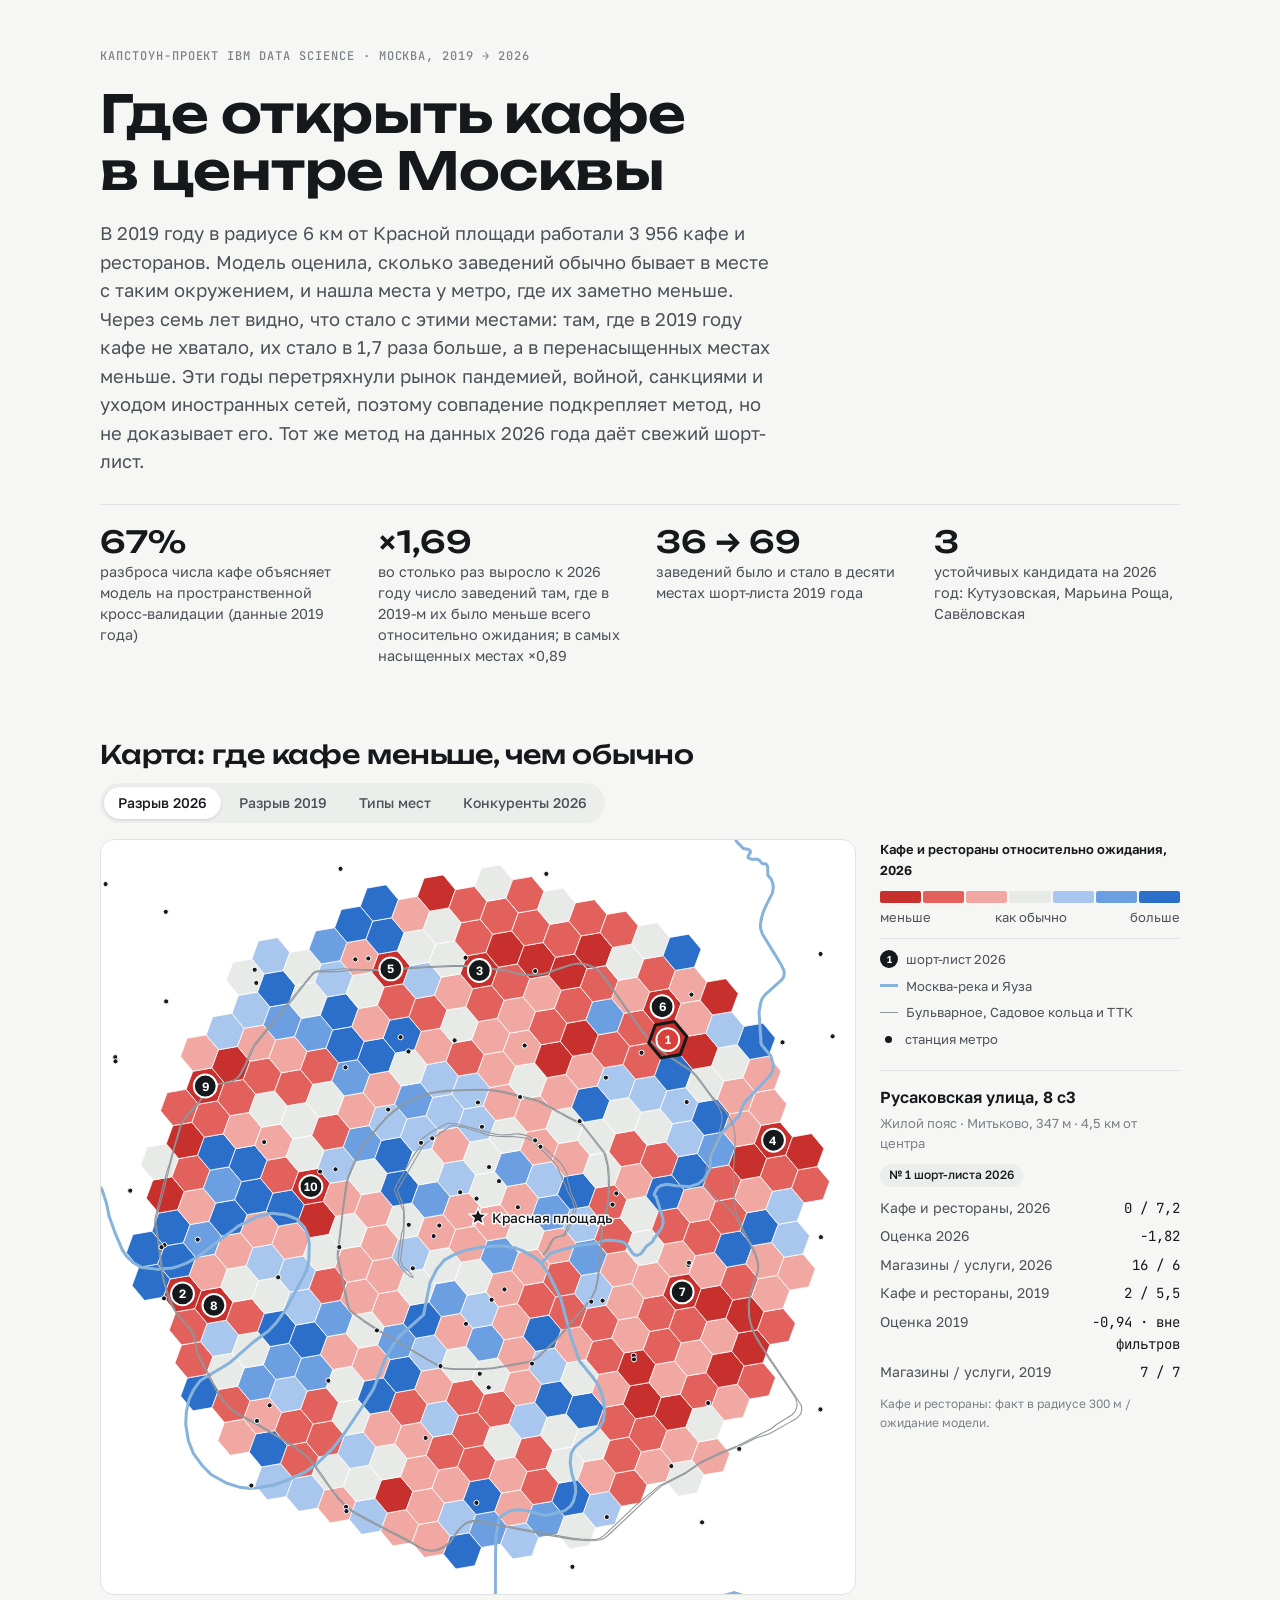
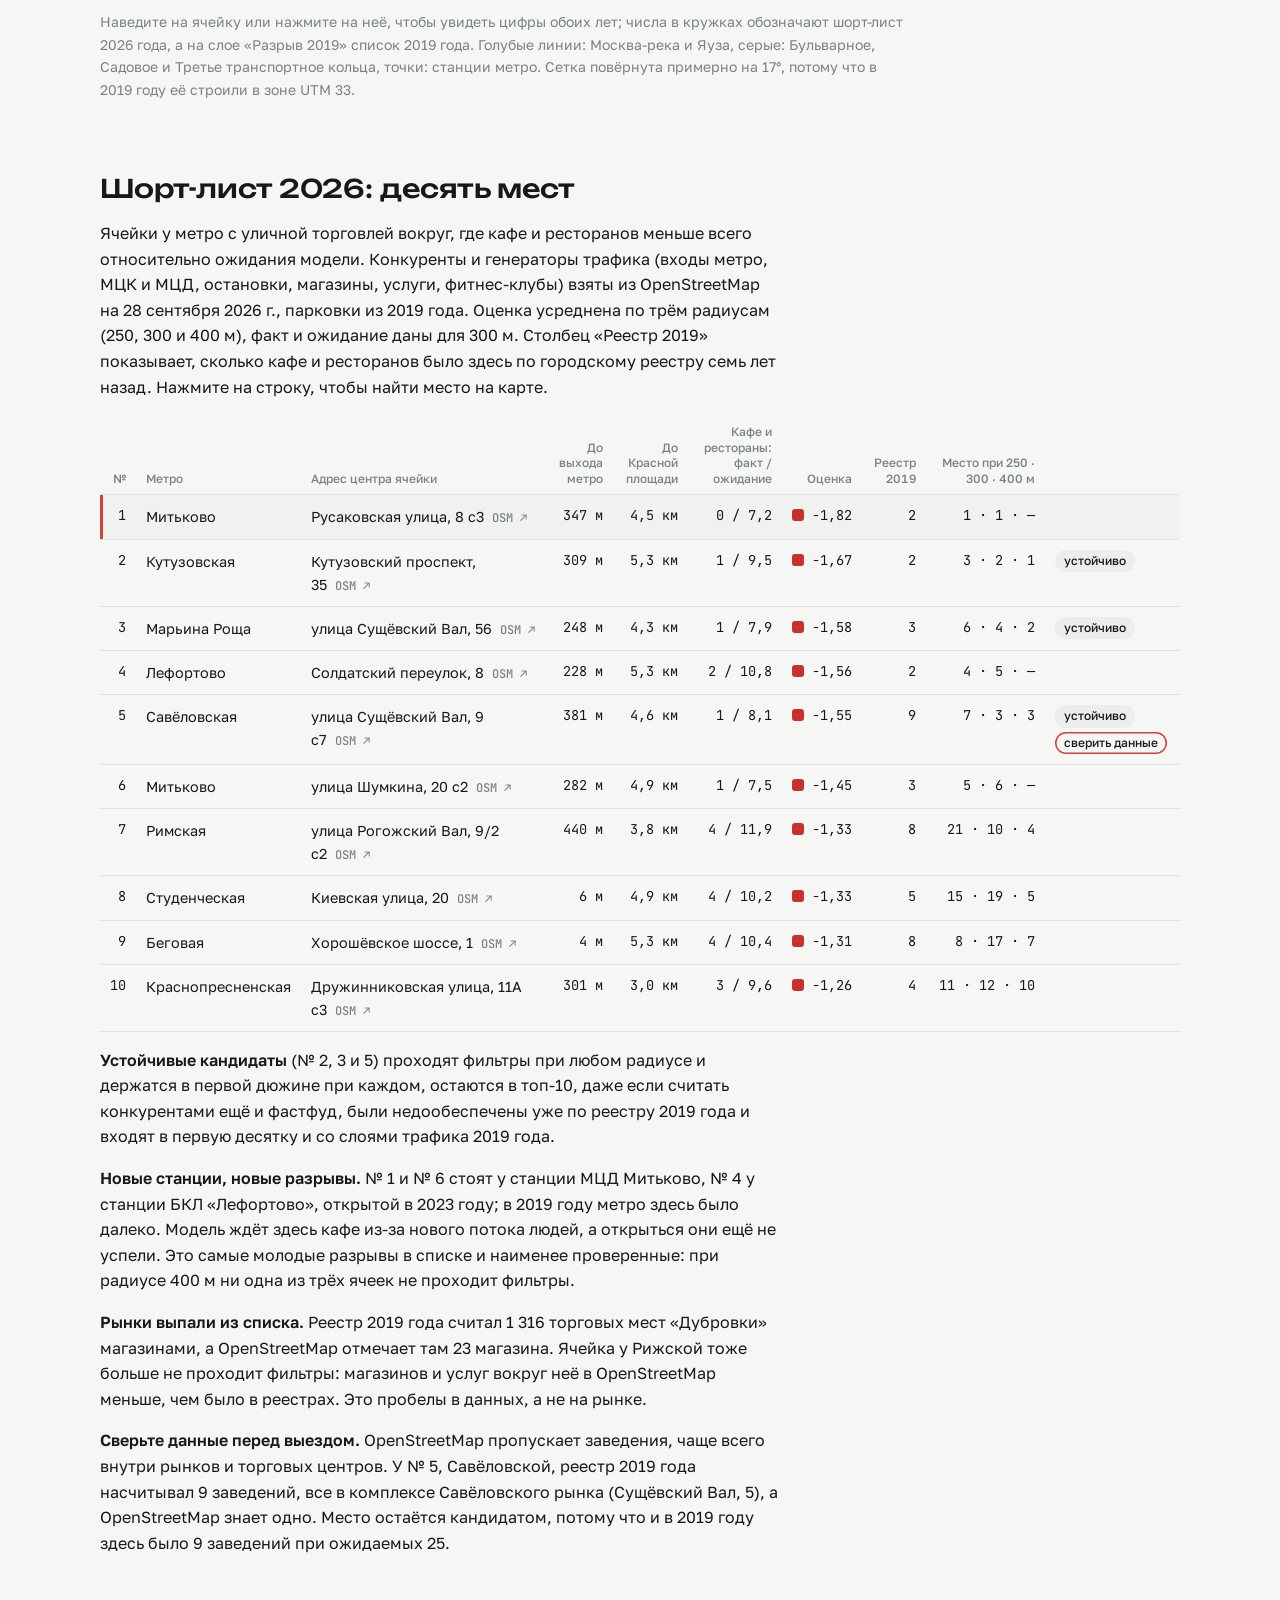
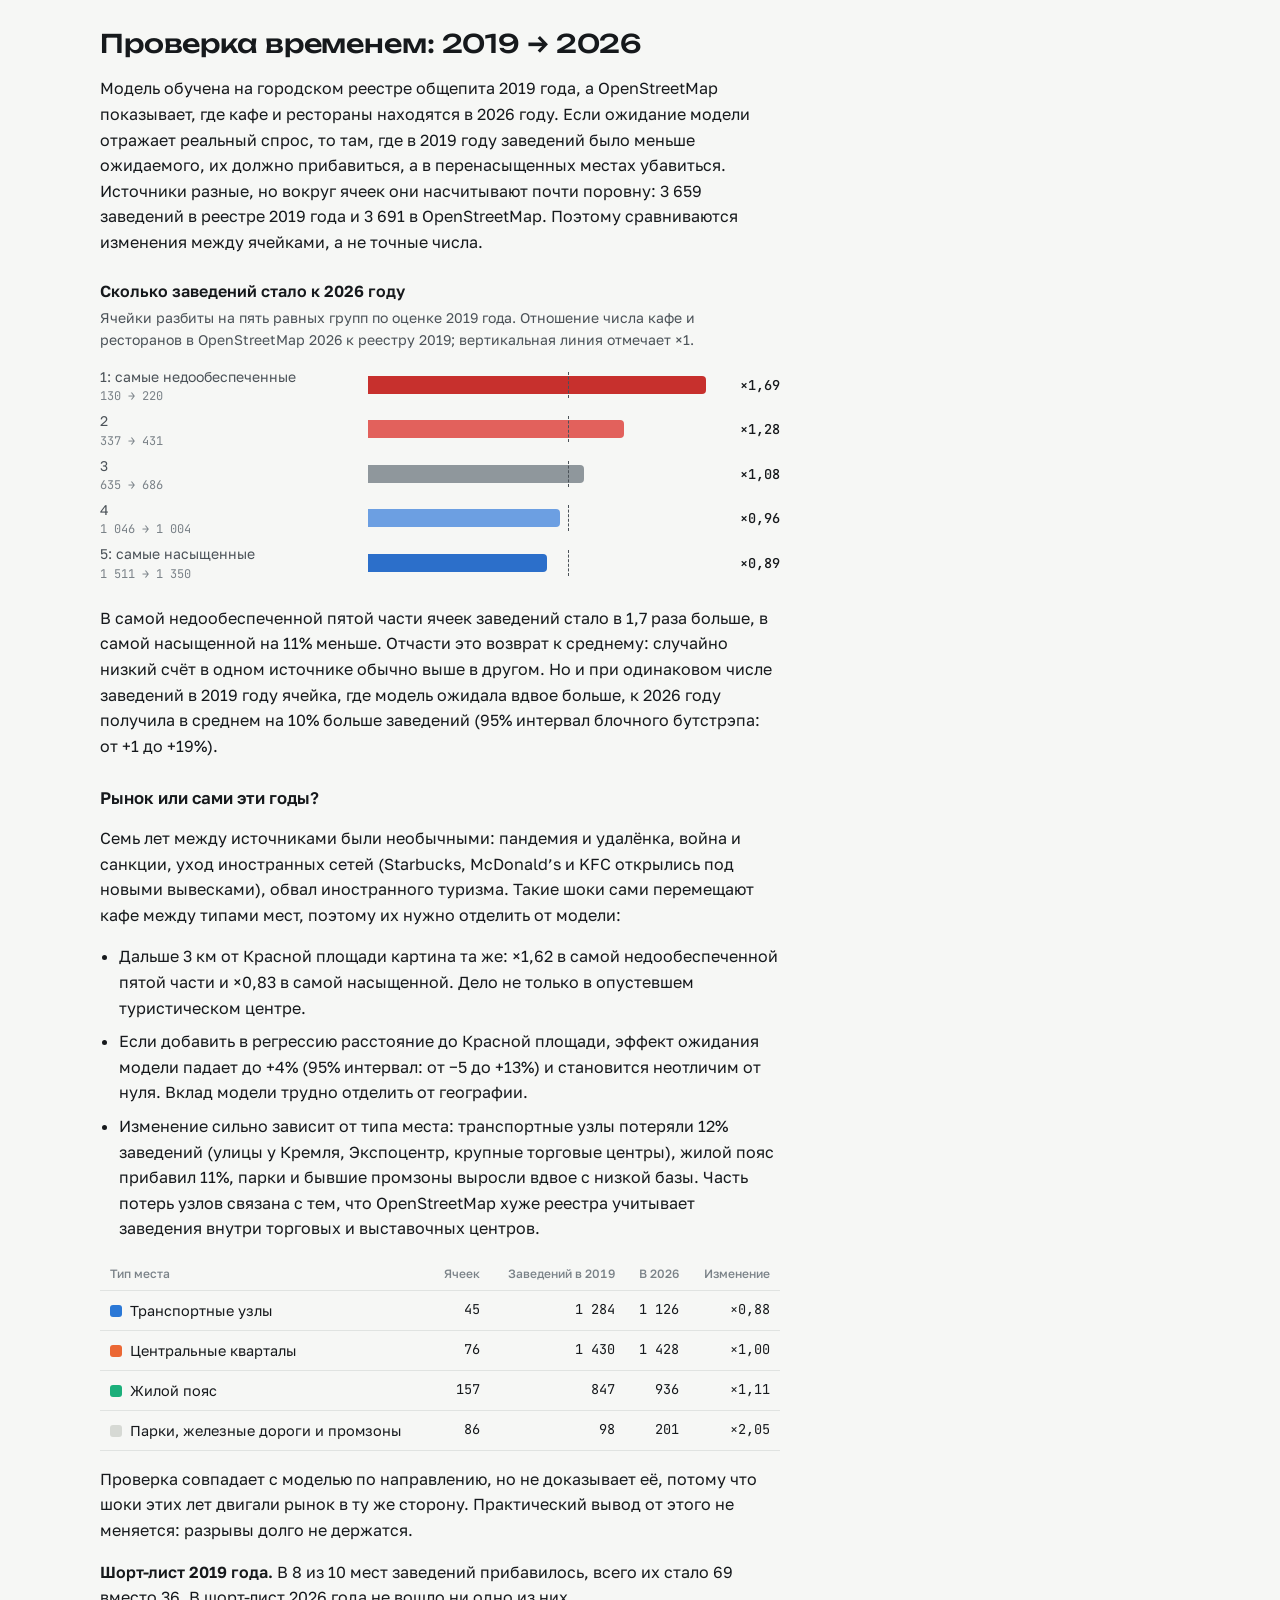
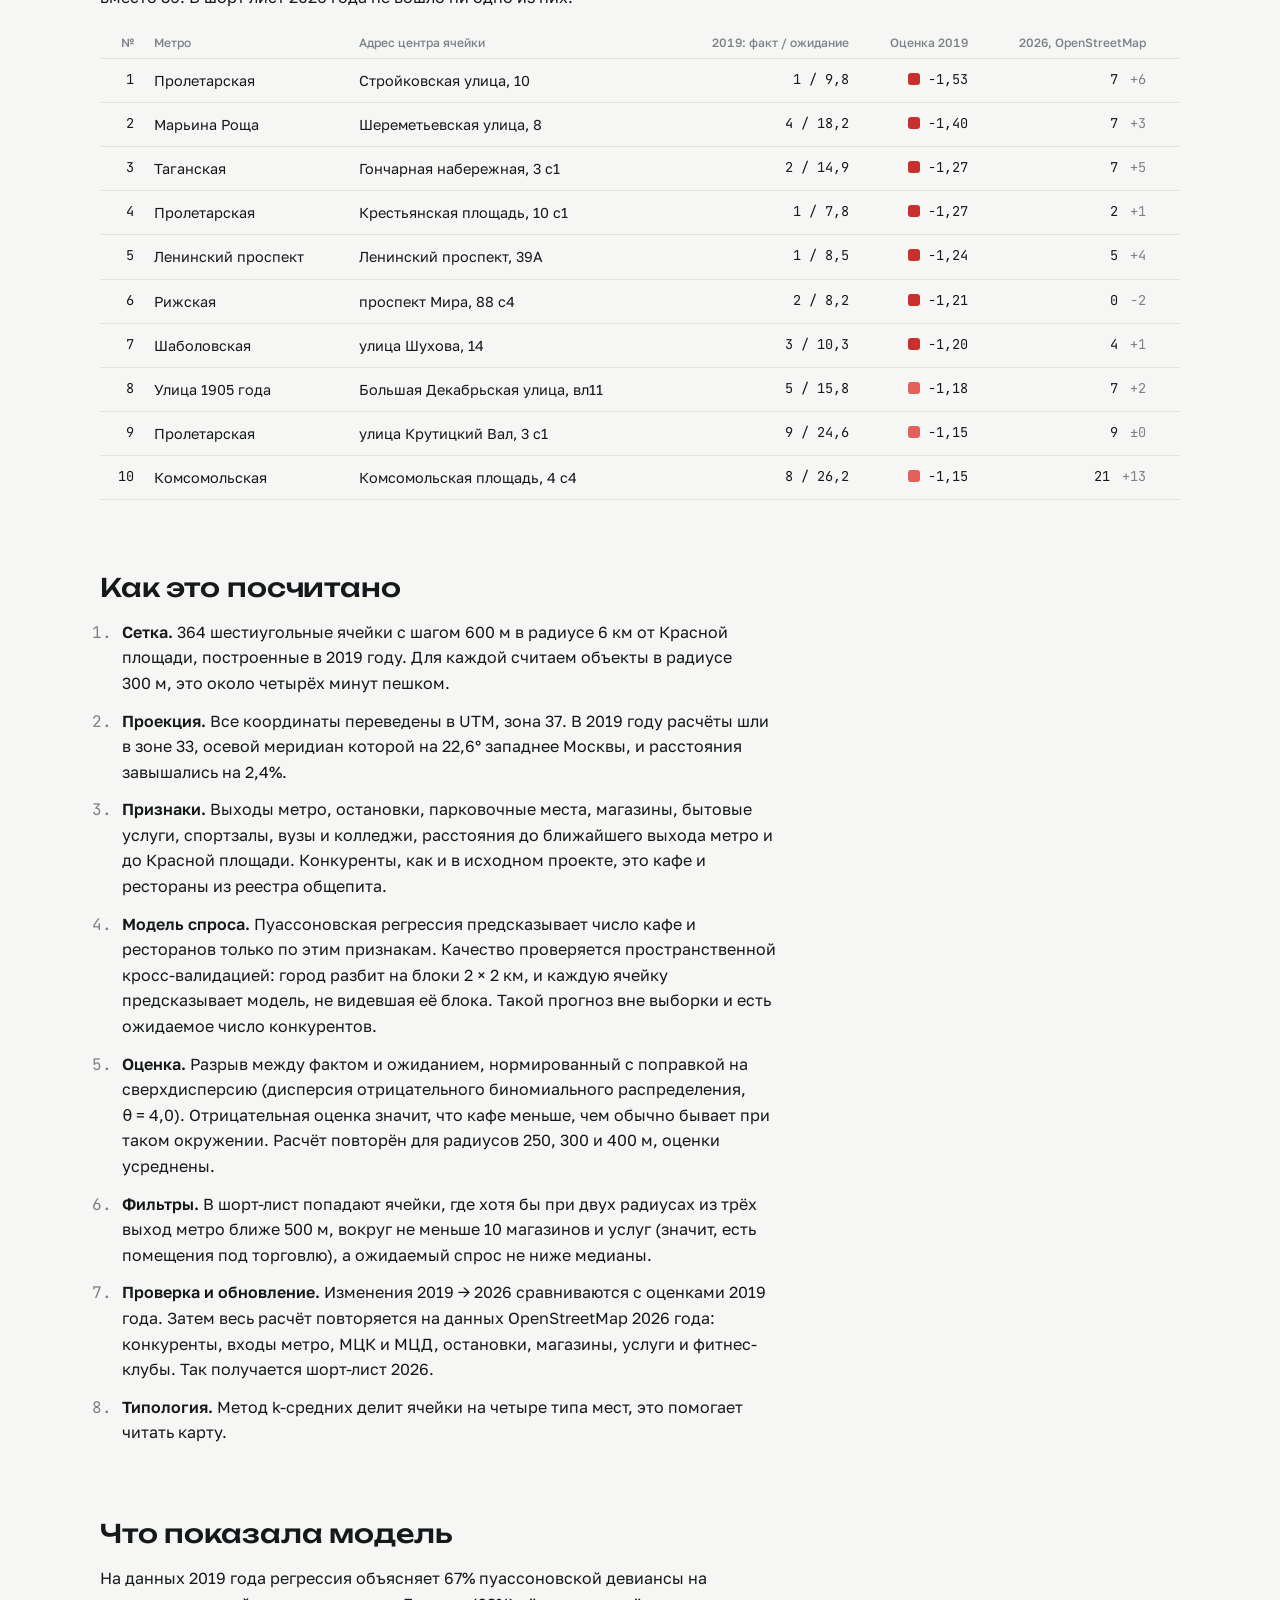
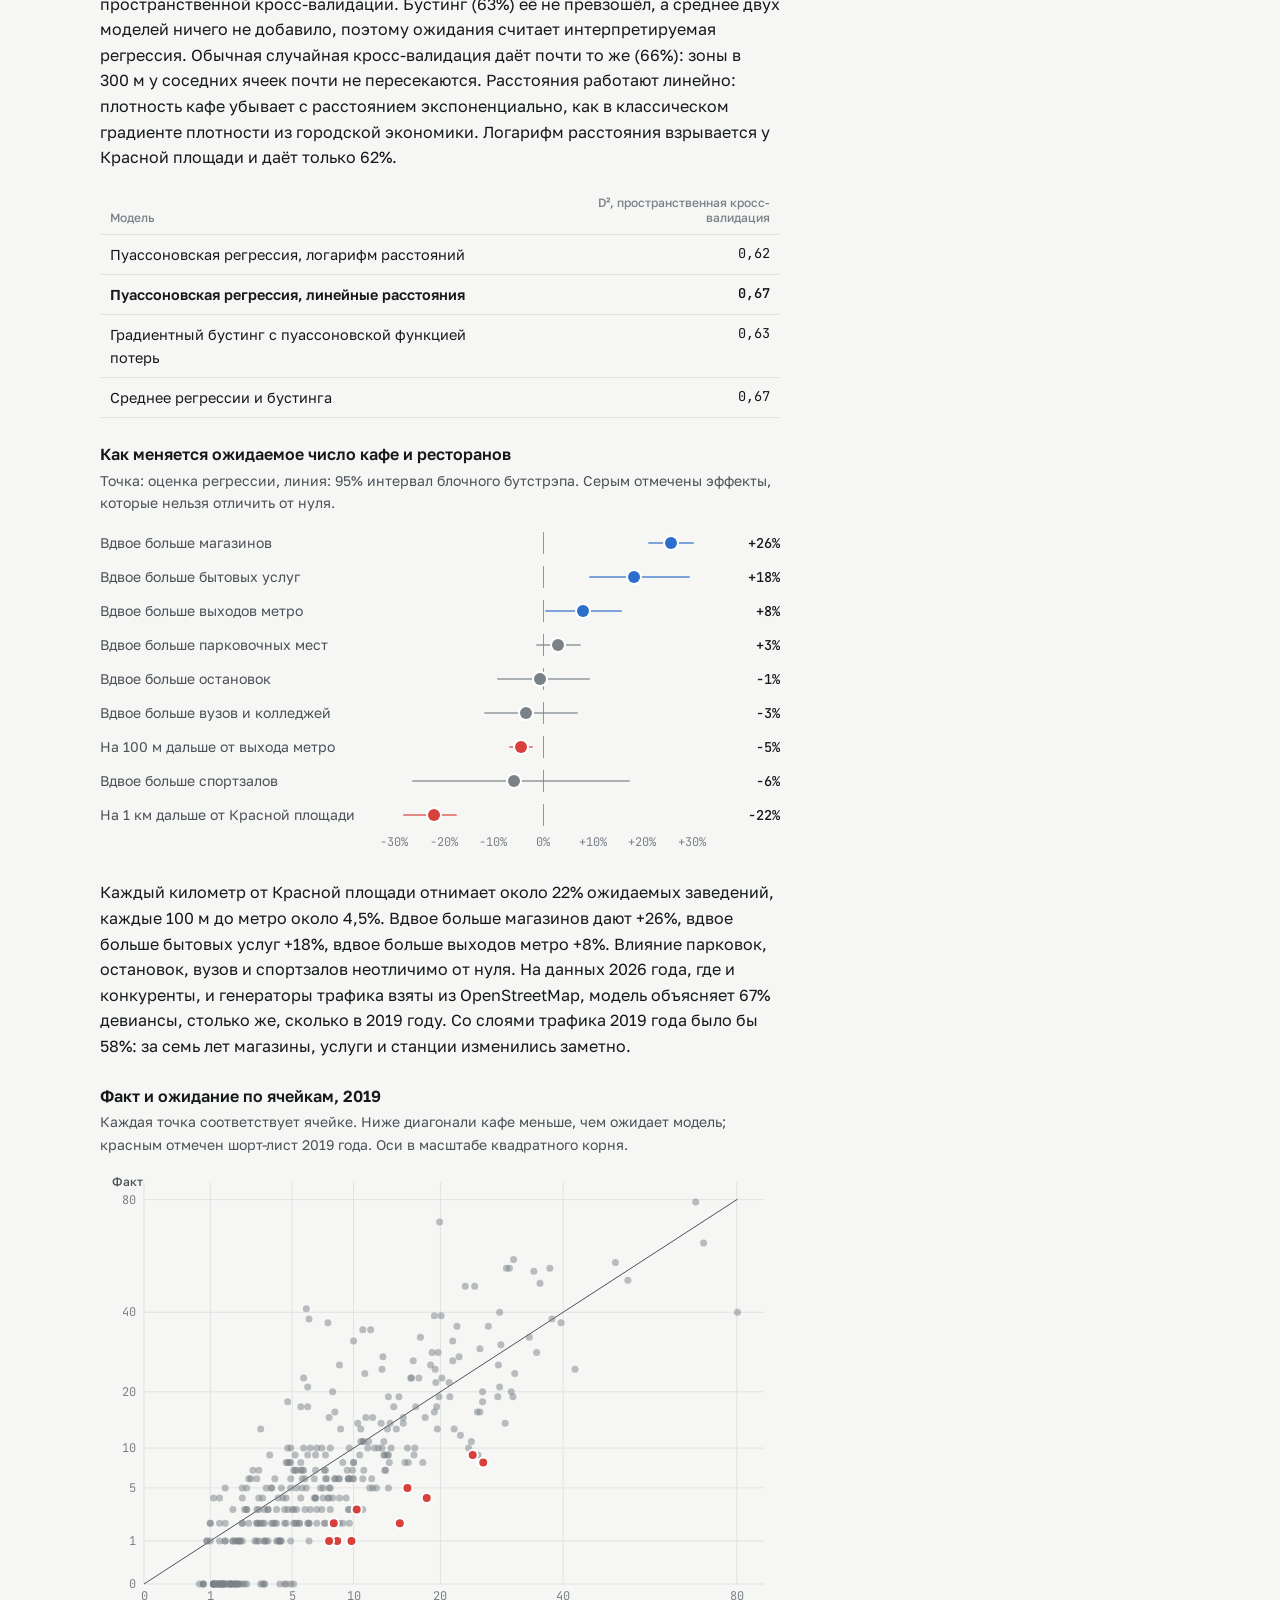
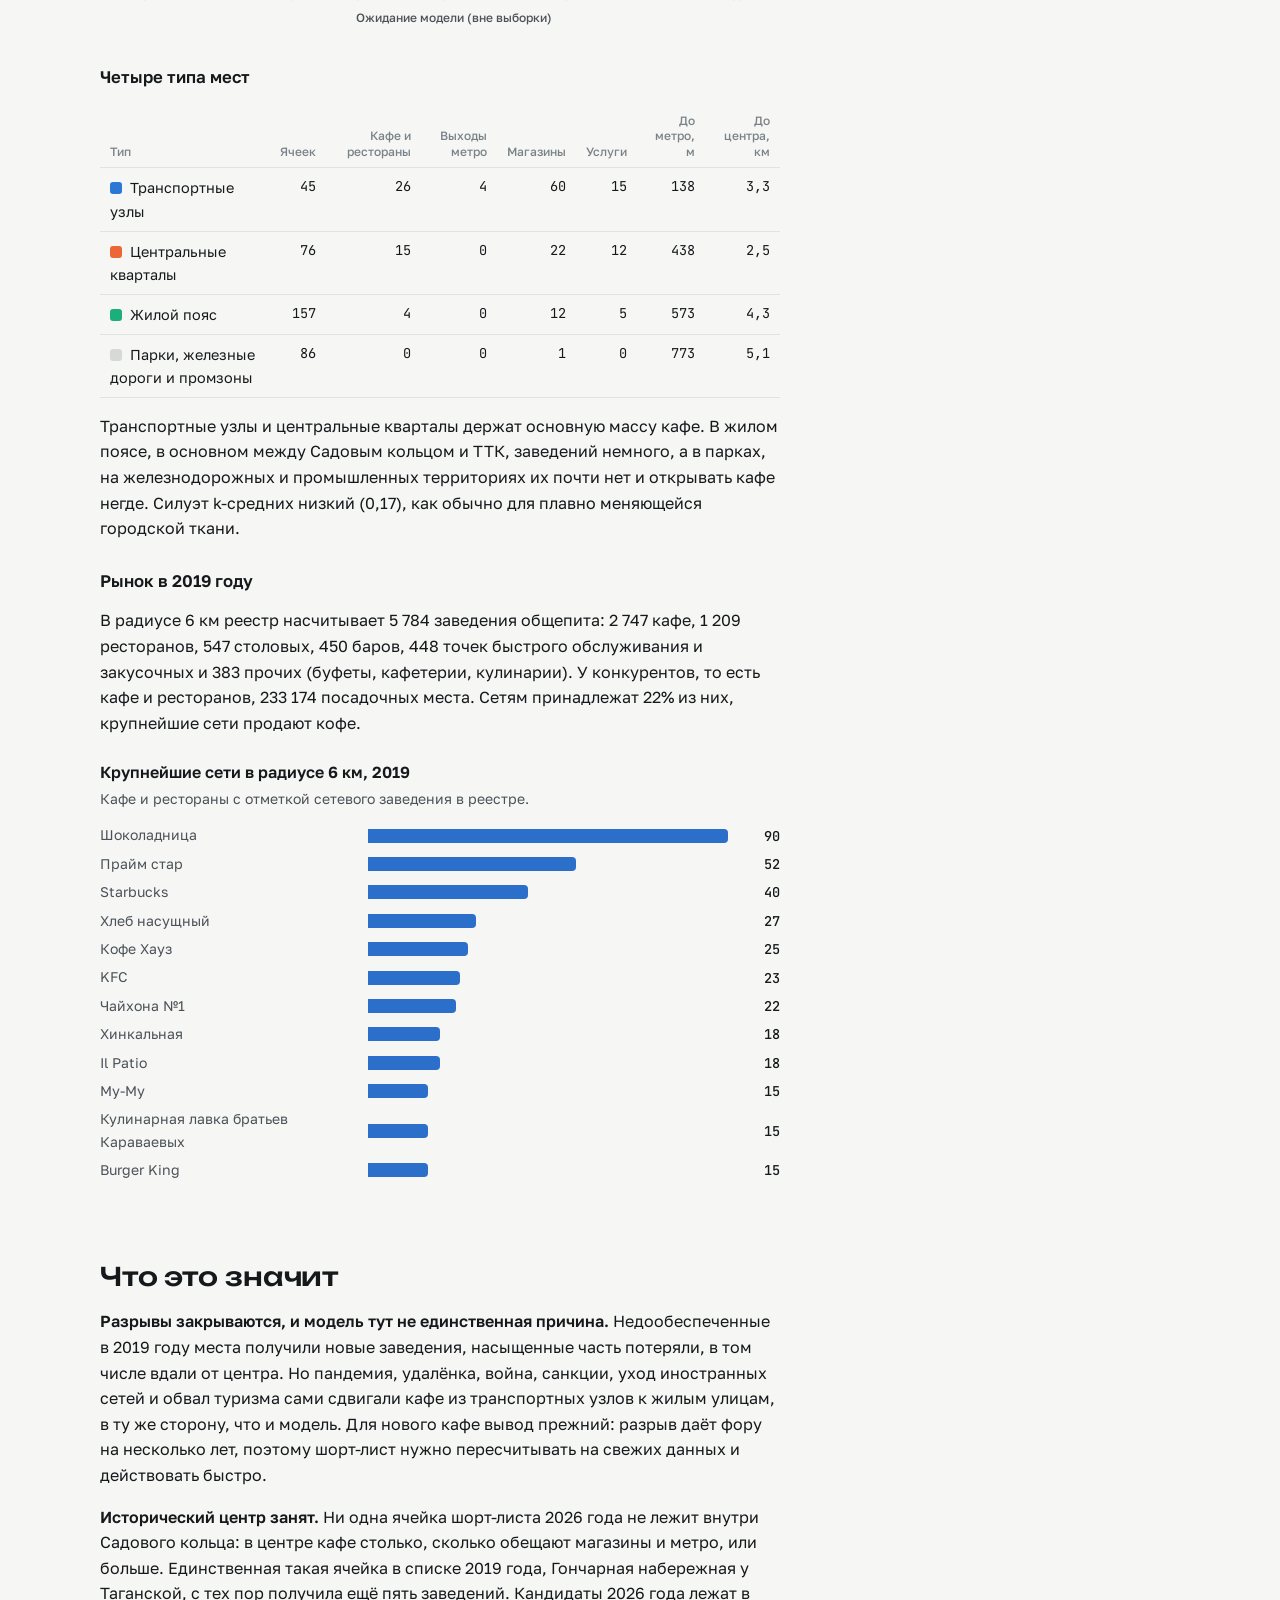
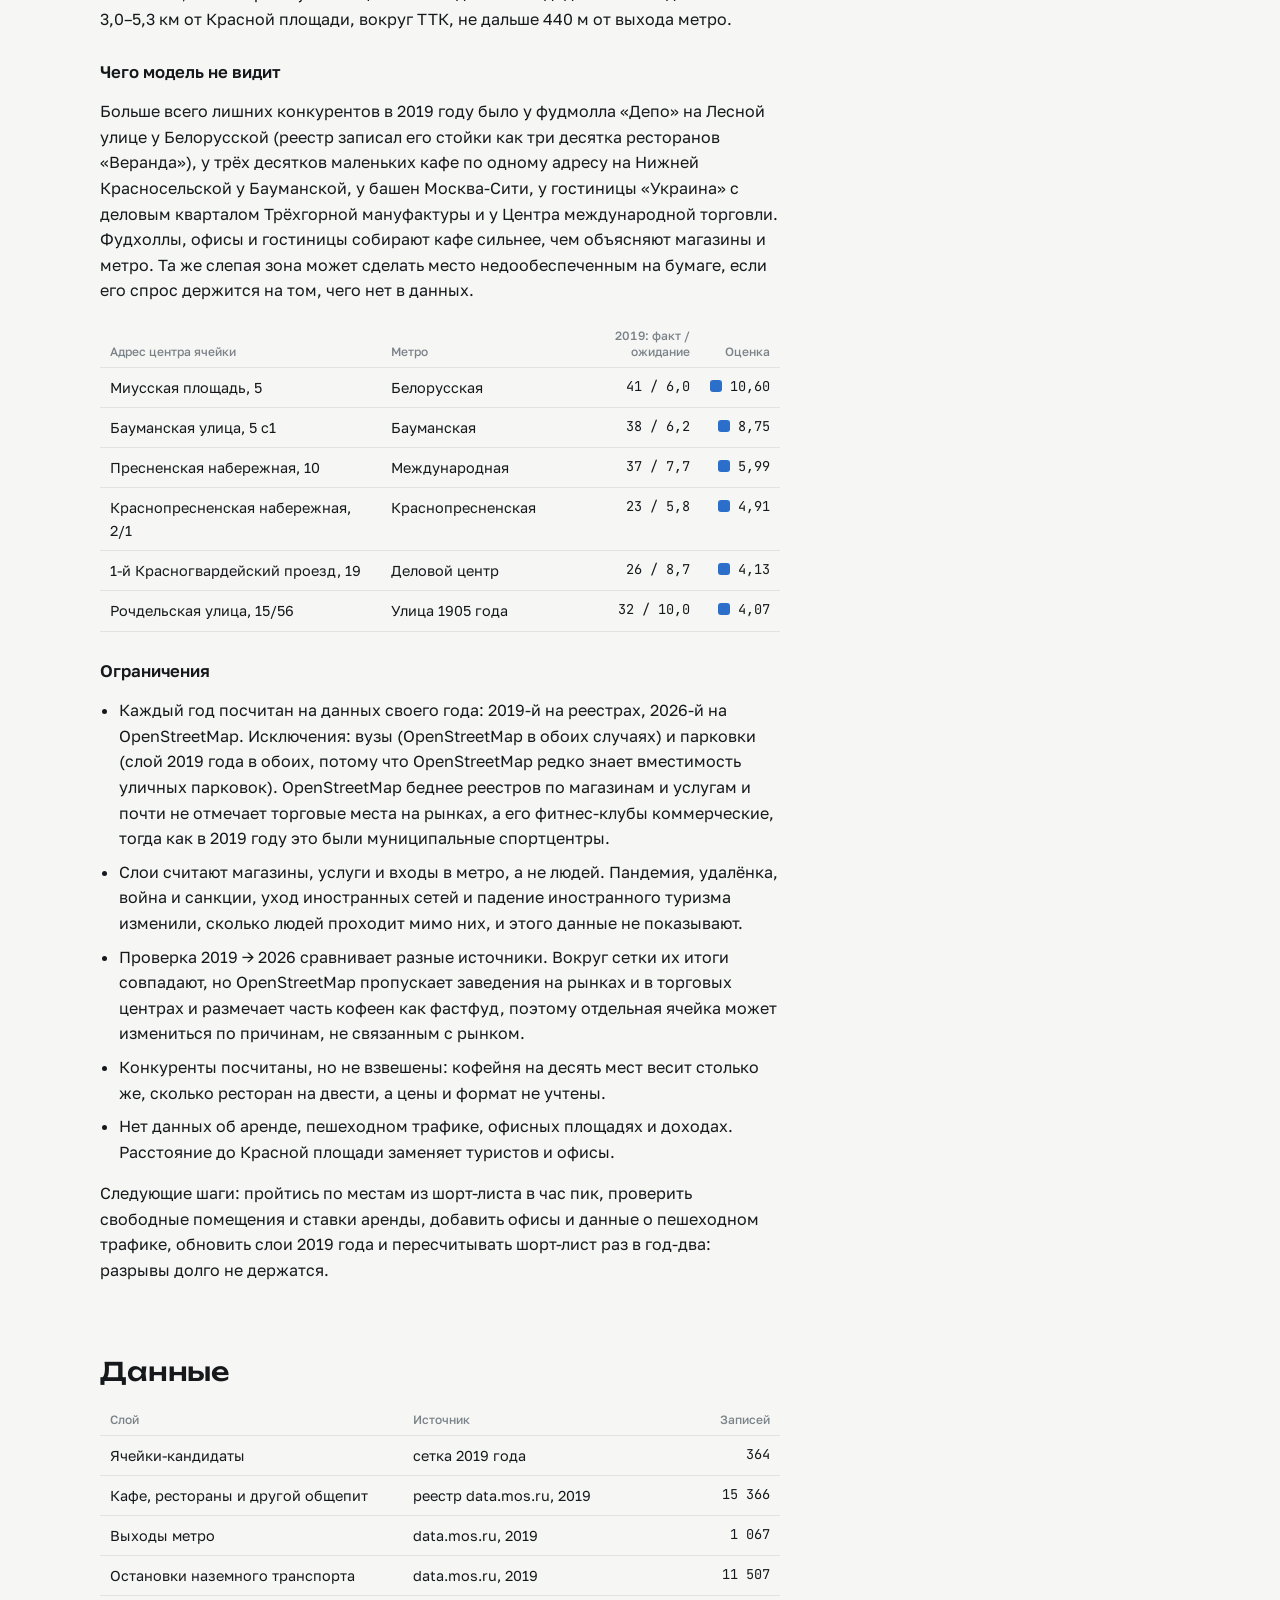
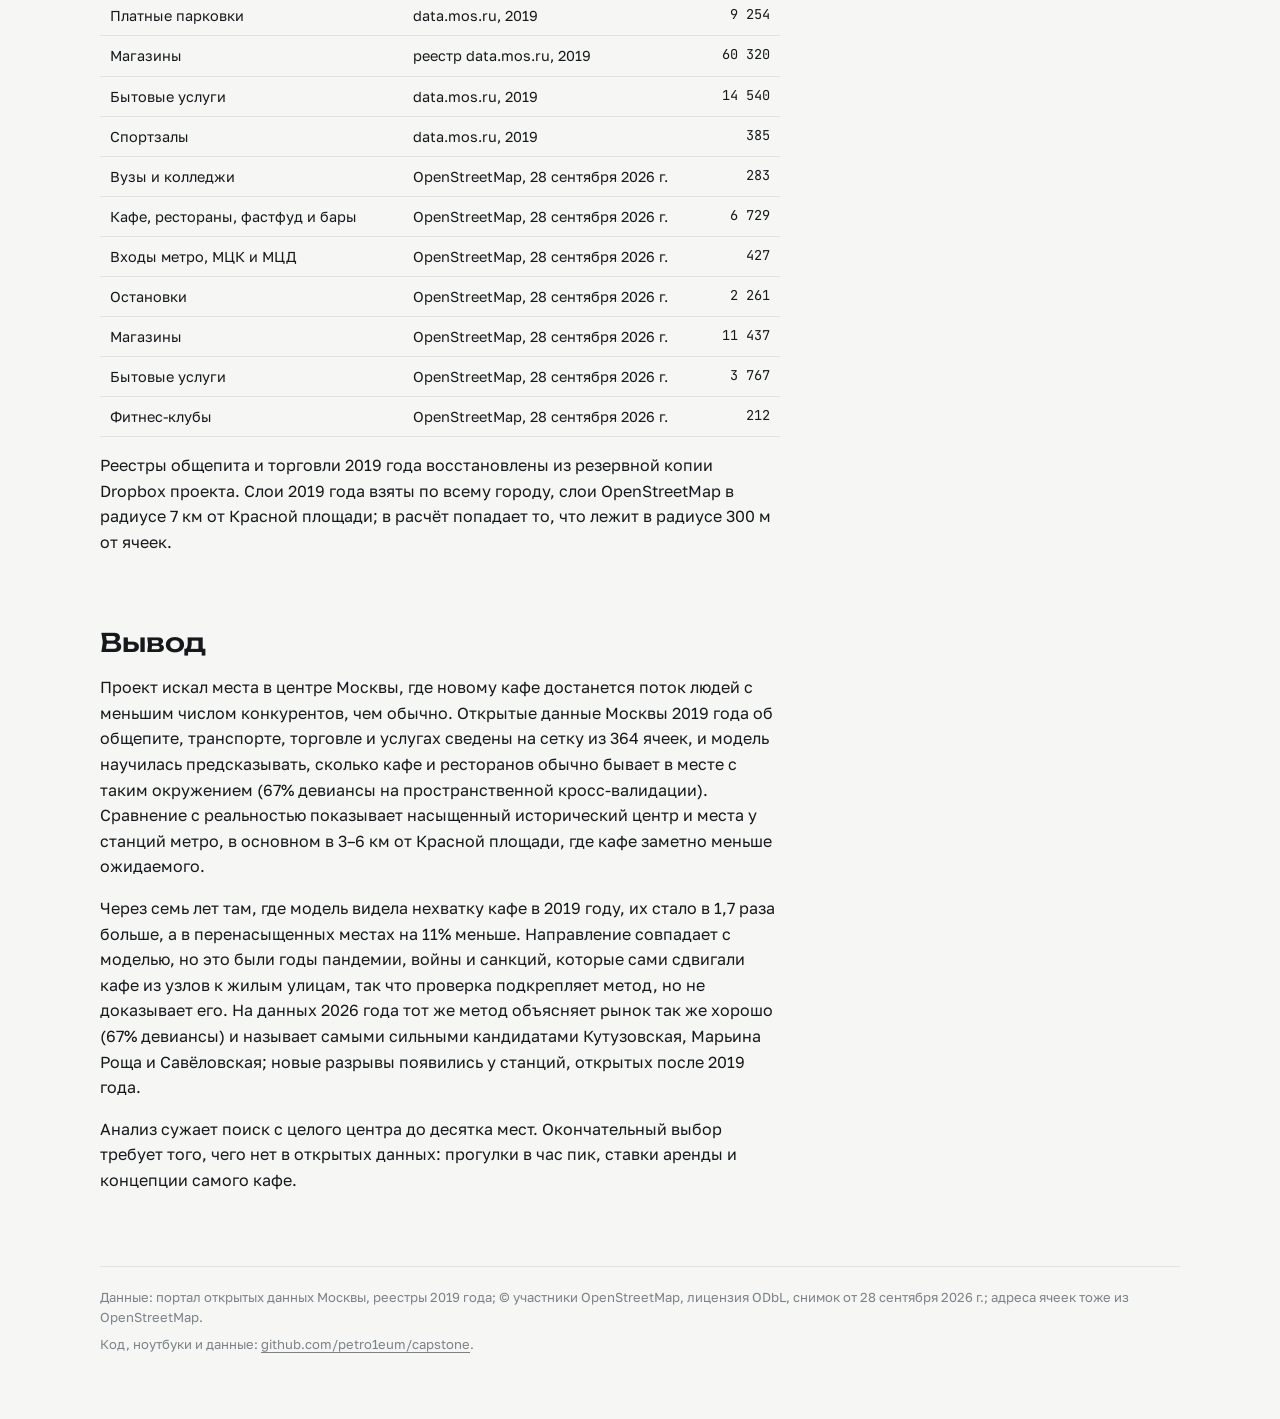
==== commit 46950456: "Build the 2026 shortlist on the footfall layers of 2026 Section 9 of notebook 03 now takes both the " ====
--- a/report/report_ru.html
+++ b/report/report_ru.html
@@ -349,7 +349,7 @@
       было меньше всего относительно ожидания; в самых насыщенных местах ×0,89</dd></div>
       <div><dt>36&nbsp;→&nbsp;69</dt><dd>заведений было и стало в десяти
       местах шорт-листа 2019 года</dd></div>
-      <div><dt>5</dt><dd>устойчивых кандидатов на 2026 год: Савёловская, Марьина Роща, Беговая, Площадь Ильича, Краснопресненская</dd></div>
+      <div><dt>3</dt><dd>устойчивых кандидата на 2026 год: Кутузовская, Марьина Роща, Савёловская</dd></div>
     </dl>
   </header>
 
@@ -382,28 +382,27 @@
   <section class="wide" id="shortlist" aria-labelledby="shortlist-title">
     <h2 id="shortlist-title">Шорт-лист 2026: десять мест</h2>
     <p class="prose">Ячейки у метро с уличной торговлей вокруг, где кафе и ресторанов меньше всего
-    относительно ожидания модели. Конкуренты взяты из OpenStreetMap на 28&nbsp;сентября 2026&nbsp;г., остальные слои
-    из 2019 года. Оценка усреднена по трём радиусам (250, 300 и 400&nbsp;м), факт и ожидание даны для
-    300&nbsp;м. Столбец «Реестр 2019» показывает, сколько кафе и ресторанов было здесь по городскому
+    относительно ожидания модели. Конкуренты и генераторы трафика (входы метро, МЦК и МЦД, остановки,
+    магазины, услуги, фитнес-клубы) взяты из OpenStreetMap на 28&nbsp;сентября 2026&nbsp;г., парковки из 2019 года. Оценка
+    усреднена по трём радиусам (250, 300 и 400&nbsp;м), факт и ожидание даны для 300&nbsp;м. Столбец «Реестр 2019» показывает, сколько кафе и ресторанов было здесь по городскому
     реестру семь лет назад. Нажмите на строку, чтобы найти место на карте.</p>
-    <div class="table-wrap"><table class="shortlist"><thead><tr><th class="num">№</th><th>Метро</th><th>Адрес центра ячейки</th><th class="num">До выхода метро</th><th class="num">До Красной площади</th><th class="num">Кафе и рестораны: факт / ожидание</th><th class="num">Оценка</th><th class="num">Реестр 2019</th><th class="num">Место при 250 · 300 · 400&nbsp;м</th><th></th></tr></thead><tbody><tr data-cell="307" tabindex="0" aria-label="Показать место № 1 на карте"><td class="num">1</td><td>Савёловская</td><td class="address">улица Сущёвский Вал, 9 с7<a class="osm" href="https://www.openstreetmap.org/?mlat=55.792391&amp;mlon=37.595654#map=17/55.792391/37.595654" target="_blank" rel="noopener">OSM ↗</a></td><td class="num">376&nbsp;м</td><td class="num">4,6&nbsp;км</td><td class="num">1 / 17,4</td><td class="num"><span class="swatch d0" aria-hidden="true"></span>−1,56</td><td class="num">9</td><td class="num">3 · 1 · 2</td><td><span class="chips"><span class="chip">устойчиво</span><span class="chip warn">сверить данные</span></span></td></tr><tr data-cell="339" tabindex="0" aria-label="Показать место № 2 на карте"><td class="num">2</td><td>Рижская</td><td class="address">проспект Мира, 88 с4<a class="osm" href="https://www.openstreetmap.org/?mlat=55.794151&amp;mlon=37.636257#map=17/55.794151/37.636257" target="_blank" rel="noopener">OSM ↗</a></td><td class="num">171&nbsp;м</td><td class="num">4,6&nbsp;км</td><td class="num">0 / 9,4</td><td class="num"><span class="swatch d0" aria-hidden="true"></span>−1,55</td><td class="num">2</td><td class="num">1 · 2 · —</td><td><span class="chips"></span></td></tr><tr data-cell="324" tabindex="0" aria-label="Показать место № 3 на карте"><td class="num">3</td><td>Марьина Роща</td><td class="address">улица Сущёвский Вал, 56<a class="osm" href="https://www.openstreetmap.org/?mlat=55.792416&amp;mlon=37.620372#map=17/55.792416/37.620372" target="_blank" rel="noopener">OSM ↗</a></td><td class="num">253&nbsp;м</td><td class="num">4,3&nbsp;км</td><td class="num">1 / 10,7</td><td class="num"><span class="swatch d0" aria-hidden="true"></span>−1,48</td><td class="num">3</td><td class="num">6 · 3 · 1</td><td><span class="chips"><span class="chip">устойчиво</span></span></td></tr><tr data-cell="60" tabindex="0" aria-label="Показать место № 4 на карте"><td class="num">4</td><td>Кутузовская</td><td class="address">Кутузовский проспект, 35<a class="osm" href="https://www.openstreetmap.org/?mlat=55.740622&amp;mlon=37.539417#map=17/55.740622/37.539417" target="_blank" rel="noopener">OSM ↗</a></td><td class="num">321&nbsp;м</td><td class="num">5,3&nbsp;км</td><td class="num">1 / 7,5</td><td class="num"><span class="swatch d0" aria-hidden="true"></span>−1,36</td><td class="num">2</td><td class="num">8 · 4 · —</td><td><span class="chips"></span></td></tr><tr data-cell="192" tabindex="0" aria-label="Показать место № 5 на карте"><td class="num">5</td><td>Беговая</td><td class="address">Хорошёвское шоссе, 1<a class="osm" href="https://www.openstreetmap.org/?mlat=55.773369&amp;mlon=37.544541#map=17/55.773369/37.544541" target="_blank" rel="noopener">OSM ↗</a></td><td class="num">4&nbsp;м</td><td class="num">5,3&nbsp;км</td><td class="num">4 / 13,6</td><td class="num"><span class="swatch d0" aria-hidden="true"></span>−1,35</td><td class="num">8</td><td class="num">5 · 11 · 3</td><td><span class="chips"><span class="chip">устойчиво</span></span></td></tr><tr data-cell="188" tabindex="0" aria-label="Показать место № 6 на карте"><td class="num">6</td><td>Площадь Ильича</td><td class="address">улица Рогожский Вал, 9/2 с2<a class="osm" href="https://www.openstreetmap.org/?mlat=55.742498&amp;mlon=37.678702#map=17/55.742498/37.678702" target="_blank" rel="noopener">OSM ↗</a></td><td class="num">439&nbsp;м</td><td class="num">3,8&nbsp;км</td><td class="num">4 / 15,7</td><td class="num"><span class="swatch d0" aria-hidden="true"></span>−1,29</td><td class="num">8</td><td class="num">9 · 7 · 4</td><td><span class="chips"><span class="chip">устойчиво</span></span></td></tr><tr data-cell="157" tabindex="0" aria-label="Показать место № 7 на карте"><td class="num">7</td><td>Краснопресненская</td><td class="address">Дружинниковская улица, 11А с3<a class="osm" href="https://www.openstreetmap.org/?mlat=55.757906&amp;mlon=37.574609#map=17/55.757906/37.574609" target="_blank" rel="noopener">OSM ↗</a></td><td class="num">303&nbsp;м</td><td class="num">3,0&nbsp;км</td><td class="num">3 / 11,1</td><td class="num"><span class="swatch d0" aria-hidden="true"></span>−1,26</td><td class="num">4</td><td class="num">7 · 10 · 7</td><td><span class="chips"><span class="chip">устойчиво</span></span></td></tr><tr data-cell="94" tabindex="0" aria-label="Показать место № 8 на карте"><td class="num">8</td><td>Дубровка</td><td class="address">Шарикоподшипниковская улица, 13 с2<a class="osm" href="https://www.openstreetmap.org/?mlat=55.718383&amp;mlon=37.678742#map=17/55.718383/37.678742" target="_blank" rel="noopener">OSM ↗</a></td><td class="num">118&nbsp;м</td><td class="num">5,3&nbsp;км</td><td class="num">4 / 16,3</td><td class="num"><span class="swatch d0" aria-hidden="true"></span>−1,26</td><td class="num">16</td><td class="num">2 · 5 · 12</td><td><span class="chips"><span class="chip warn">сверить данные</span></span></td></tr><tr data-cell="128" tabindex="0" aria-label="Показать место № 9 на карте"><td class="num">9</td><td>Пролетарская</td><td class="address">Крестьянская площадь, 10 с1<a class="osm" href="https://www.openstreetmap.org/?mlat=55.73215&amp;mlon=37.657568#map=17/55.73215/37.657568" target="_blank" rel="noopener">OSM ↗</a></td><td class="num">411&nbsp;м</td><td class="num">3,3&nbsp;км</td><td class="num">2 / 9,5</td><td class="num"><span class="swatch d1" aria-hidden="true"></span>−1,17</td><td class="num">1</td><td class="num">— · 6 · 8</td><td><span class="chips"></span></td></tr><tr data-cell="329" tabindex="0" aria-label="Показать место № 10 на карте"><td class="num">10</td><td>Красносельская</td><td class="address">Верхняя Красносельская улица, 15б, стр.1<a class="osm" href="https://www.openstreetmap.org/?mlat=55.783833&amp;mlon=37.664522#map=17/55.783833/37.664522" target="_blank" rel="noopener">OSM ↗</a></td><td class="num">440&nbsp;м</td><td class="num">4,3&nbsp;км</td><td class="num">3 / 11,6</td><td class="num"><span class="swatch d1" aria-hidden="true"></span>−1,13</td><td class="num">13</td><td class="num">14 · 9 · 9</td><td><span class="chips"><span class="chip warn">сверить данные</span></span></td></tr></tbody></table></div>
+    <div class="table-wrap"><table class="shortlist"><thead><tr><th class="num">№</th><th>Метро</th><th>Адрес центра ячейки</th><th class="num">До выхода метро</th><th class="num">До Красной площади</th><th class="num">Кафе и рестораны: факт / ожидание</th><th class="num">Оценка</th><th class="num">Реестр 2019</th><th class="num">Место при 250 · 300 · 400&nbsp;м</th><th></th></tr></thead><tbody><tr data-cell="330" tabindex="0" aria-label="Показать место № 1 на карте"><td class="num">1</td><td>Митьково</td><td class="address">Русаковская улица, 8 c3<a class="osm" href="https://www.openstreetmap.org/?mlat=55.782115&amp;mlon=37.67335#map=17/55.782115/37.67335" target="_blank" rel="noopener">OSM ↗</a></td><td class="num">347&nbsp;м</td><td class="num">4,5&nbsp;км</td><td class="num">0 / 7,2</td><td class="num"><span class="swatch d0" aria-hidden="true"></span>−1,82</td><td class="num">2</td><td class="num">1 · 1 · —</td><td><span class="chips"></span></td></tr><tr data-cell="60" tabindex="0" aria-label="Показать место № 2 на карте"><td class="num">2</td><td>Кутузовская</td><td class="address">Кутузовский проспект, 35<a class="osm" href="https://www.openstreetmap.org/?mlat=55.740622&amp;mlon=37.539417#map=17/55.740622/37.539417" target="_blank" rel="noopener">OSM ↗</a></td><td class="num">309&nbsp;м</td><td class="num">5,3&nbsp;км</td><td class="num">1 / 9,5</td><td class="num"><span class="swatch d0" aria-hidden="true"></span>−1,67</td><td class="num">2</td><td class="num">3 · 2 · 1</td><td><span class="chips"><span class="chip">устойчиво</span></span></td></tr><tr data-cell="324" tabindex="0" aria-label="Показать место № 3 на карте"><td class="num">3</td><td>Марьина Роща</td><td class="address">улица Сущёвский Вал, 56<a class="osm" href="https://www.openstreetmap.org/?mlat=55.792416&amp;mlon=37.620372#map=17/55.792416/37.620372" target="_blank" rel="noopener">OSM ↗</a></td><td class="num">248&nbsp;м</td><td class="num">4,3&nbsp;км</td><td class="num">1 / 7,9</td><td class="num"><span class="swatch d0" aria-hidden="true"></span>−1,58</td><td class="num">3</td><td class="num">6 · 4 · 2</td><td><span class="chips"><span class="chip">устойчиво</span></span></td></tr><tr data-cell="303" tabindex="0" aria-label="Показать место № 4 на карте"><td class="num">4</td><td>Лефортово</td><td class="address">Солдатский переулок, 8<a class="osm" href="https://www.openstreetmap.org/?mlat=55.766623&amp;mlon=37.703362#map=17/55.766623/37.703362" target="_blank" rel="noopener">OSM ↗</a></td><td class="num">228&nbsp;м</td><td class="num">5,3&nbsp;км</td><td class="num">2 / 10,8</td><td class="num"><span class="swatch d0" aria-hidden="true"></span>−1,56</td><td class="num">2</td><td class="num">4 · 5 · —</td><td><span class="chips"></span></td></tr><tr data-cell="307" tabindex="0" aria-label="Показать место № 5 на карте"><td class="num">5</td><td>Савёловская</td><td class="address">улица Сущёвский Вал, 9 с7<a class="osm" href="https://www.openstreetmap.org/?mlat=55.792391&amp;mlon=37.595654#map=17/55.792391/37.595654" target="_blank" rel="noopener">OSM ↗</a></td><td class="num">381&nbsp;м</td><td class="num">4,6&nbsp;км</td><td class="num">1 / 8,1</td><td class="num"><span class="swatch d0" aria-hidden="true"></span>−1,55</td><td class="num">9</td><td class="num">7 · 3 · 3</td><td><span class="chips"><span class="chip">устойчиво</span><span class="chip warn">сверить данные</span></span></td></tr><tr data-cell="343" tabindex="0" aria-label="Показать место № 6 на карте"><td class="num">6</td><td>Митьково</td><td class="address">улица Шумкина, 20 с2<a class="osm" href="https://www.openstreetmap.org/?mlat=55.787282&amp;mlon=37.671577#map=17/55.787282/37.671577" target="_blank" rel="noopener">OSM ↗</a></td><td class="num">282&nbsp;м</td><td class="num">4,9&nbsp;км</td><td class="num">1 / 7,5</td><td class="num"><span class="swatch d0" aria-hidden="true"></span>−1,45</td><td class="num">3</td><td class="num">5 · 6 · —</td><td><span class="chips"></span></td></tr><tr data-cell="188" tabindex="0" aria-label="Показать место № 7 на карте"><td class="num">7</td><td>Римская</td><td class="address">улица Рогожский Вал, 9/2 с2<a class="osm" href="https://www.openstreetmap.org/?mlat=55.742498&amp;mlon=37.678702#map=17/55.742498/37.678702" target="_blank" rel="noopener">OSM ↗</a></td><td class="num">440&nbsp;м</td><td class="num">3,8&nbsp;км</td><td class="num">4 / 11,9</td><td class="num"><span class="swatch d0" aria-hidden="true"></span>−1,33</td><td class="num">8</td><td class="num">21 · 10 · 4</td><td><span class="chips"></span></td></tr><tr data-cell="61" tabindex="0" aria-label="Показать место № 8 на карте"><td class="num">8</td><td>Студенческая</td><td class="address">Киевская улица, 20<a class="osm" href="https://www.openstreetmap.org/?mlat=55.738914&amp;mlon=37.548243#map=17/55.738914/37.548243" target="_blank" rel="noopener">OSM ↗</a></td><td class="num">6&nbsp;м</td><td class="num">4,9&nbsp;км</td><td class="num">4 / 10,2</td><td class="num"><span class="swatch d0" aria-hidden="true"></span>−1,33</td><td class="num">5</td><td class="num">15 · 19 · 5</td><td><span class="chips"></span></td></tr><tr data-cell="192" tabindex="0" aria-label="Показать место № 9 на карте"><td class="num">9</td><td>Беговая</td><td class="address">Хорошёвское шоссе, 1<a class="osm" href="https://www.openstreetmap.org/?mlat=55.773369&amp;mlon=37.544541#map=17/55.773369/37.544541" target="_blank" rel="noopener">OSM ↗</a></td><td class="num">4&nbsp;м</td><td class="num">5,3&nbsp;км</td><td class="num">4 / 10,4</td><td class="num"><span class="swatch d0" aria-hidden="true"></span>−1,31</td><td class="num">8</td><td class="num">8 · 17 · 7</td><td><span class="chips"></span></td></tr><tr data-cell="157" tabindex="0" aria-label="Показать место № 10 на карте"><td class="num">10</td><td>Краснопресненская</td><td class="address">Дружинниковская улица, 11А с3<a class="osm" href="https://www.openstreetmap.org/?mlat=55.757906&amp;mlon=37.574609#map=17/55.757906/37.574609" target="_blank" rel="noopener">OSM ↗</a></td><td class="num">301&nbsp;м</td><td class="num">3,0&nbsp;км</td><td class="num">3 / 9,6</td><td class="num"><span class="swatch d0" aria-hidden="true"></span>−1,26</td><td class="num">4</td><td class="num">11 · 12 · 10</td><td><span class="chips"></span></td></tr></tbody></table></div>
     <div class="prose">
-      <p><strong>Устойчивые кандидаты</strong> (№&nbsp;1, 3, 5, 6 и 7) проходят фильтры при любом радиусе и держатся
-      в первой дюжине при каждом, остаются в топ-10, даже если считать конкурентами ещё и фастфуд, и были
-      недообеспечены уже по реестру 2019 года.</p>
+      <p><strong>Устойчивые кандидаты</strong> (№&nbsp;2, 3 и 5) проходят фильтры при любом радиусе и держатся
+      в первой дюжине при каждом, остаются в топ-10, даже если считать конкурентами ещё и фастфуд, были
+      недообеспечены уже по реестру 2019 года и входят в первую десятку и со слоями трафика 2019 года.</p>
+      <p><strong>Новые станции, новые разрывы.</strong> №&nbsp;1 и №&nbsp;6 стоят у станции МЦД Митьково,
+      №&nbsp;4 у станции БКЛ «Лефортово», открытой в 2023 году; в 2019 году метро здесь было далеко. Модель
+      ждёт здесь кафе из-за нового потока людей, а открыться они ещё не успели. Это самые молодые разрывы
+      в списке и наименее проверенные: при радиусе 400&nbsp;м ни одна из трёх ячеек не проходит фильтры.</p>
+      <p><strong>Рынки выпали из списка.</strong> Реестр 2019 года считал 1&nbsp;316 торговых мест
+      «Дубровки» магазинами, а OpenStreetMap отмечает там 23 магазина. Ячейка у Рижской тоже больше
+      не проходит фильтры: магазинов и услуг вокруг неё в OpenStreetMap меньше, чем было в реестрах. Это
+      пробелы в данных, а не на рынке.</p>
       <p><strong>Сверьте данные перед выездом.</strong> OpenStreetMap пропускает заведения, чаще всего
-      внутри рынков и торговых центров. Где он насчитывает намного меньше кафе, чем реестр 2019 года, часть
-      разрыва может оказаться пробелом в данных:</p>
-      <ul>
-        <li>№&nbsp;1, Савёловская: в реестре 9 заведений, все в комплексе Савёловского рынка (Сущёвский
-        Вал, 5), в OpenStreetMap одно. Место остаётся кандидатом, потому что и в 2019 году здесь было
-        9 заведений при ожидаемых 25.</li>
-        <li>№&nbsp;8, Дубровка: в реестре 16, в OpenStreetMap 4, а ещё 10 точек у рынка размечены как
-        фастфуд. Если считать фастфуд конкурентом, ячейка выпадает из десятки.</li>
-        <li>№&nbsp;10, Красносельская: в реестре 13, из них 11 по одному адресу (Верхняя Красносельская, 3А,
-        судя по названиям, фуд-корт), в OpenStreetMap 3. В 2019 году заведений здесь было столько, сколько
-        ожидалось, так что это самый слабый кандидат.</li>
-      </ul>
+      внутри рынков и торговых центров. У №&nbsp;5, Савёловской, реестр 2019 года насчитывал 9 заведений,
+      все в комплексе Савёловского рынка (Сущёвский Вал, 5), а OpenStreetMap знает одно. Место остаётся
+      кандидатом, потому что и в 2019 году здесь было 9 заведений при ожидаемых 25.</p>
     </div>
   </section>
 
@@ -440,9 +439,9 @@
       <p>Проверка совпадает с моделью по направлению, но не доказывает её, потому что шоки этих лет
       двигали рынок в ту же сторону. Практический вывод от этого не меняется: разрывы долго не держатся.</p>
       <p><strong>Шорт-лист 2019 года.</strong> В 8 из 10 мест заведений прибавилось, всего их стало
-      69 вместо 36. В шорт-листе 2026 года остались №&nbsp;4 (Пролетарская) и №&nbsp;6 (Рижская).</p>
+      69 вместо 36. В шорт-лист 2026 года не вошло ни одно из них.</p>
     </div>
-    <div class="table-wrap"><table class="shortlist history"><thead><tr><th class="num">№</th><th>Метро</th><th>Адрес центра ячейки</th><th class="num">2019: факт / ожидание</th><th class="num">Оценка 2019</th><th class="num">2026, OpenStreetMap</th><th></th></tr></thead><tbody><tr data-cell="149" tabindex="0" aria-label="Показать место № 1 списка 2019 года на карте"><td class="num">1</td><td>Пролетарская</td><td class="address">Стройковская улица, 10</td><td class="num">1 / 9,8</td><td class="num"><span class="swatch d0" aria-hidden="true"></span>−1,53</td><td class="num">7 <span class="delta">+6</span></td><td></td></tr><tr data-cell="337" tabindex="0" aria-label="Показать место № 2 списка 2019 года на карте"><td class="num">2</td><td>Марьина Роща</td><td class="address">Шереметьевская улица, 8</td><td class="num">4 / 18,2</td><td class="num"><span class="swatch d0" aria-hidden="true"></span>−1,40</td><td class="num">7 <span class="delta">+3</span></td><td></td></tr><tr data-cell="146" tabindex="0" aria-label="Показать место № 3 списка 2019 года на карте"><td class="num">3</td><td>Таганская</td><td class="address">Гончарная набережная, 3 с1</td><td class="num">2 / 14,9</td><td class="num"><span class="swatch d0" aria-hidden="true"></span>−1,27</td><td class="num">7 <span class="delta">+5</span></td><td></td></tr><tr data-cell="128" tabindex="0" aria-label="Показать место № 4 списка 2019 года на карте"><td class="num">4</td><td>Пролетарская</td><td class="address">Крестьянская площадь, 10 с1</td><td class="num">1 / 7,8</td><td class="num"><span class="swatch d0" aria-hidden="true"></span>−1,27</td><td class="num">2 <span class="delta">+1</span></td><td><span class="chip">№&nbsp;9 в 2026</span></td></tr><tr data-cell="2" tabindex="0" aria-label="Показать место № 5 списка 2019 года на карте"><td class="num">5</td><td>Ленинский проспект</td><td class="address">Ленинский проспект, 39А</td><td class="num">1 / 8,5</td><td class="num"><span class="swatch d0" aria-hidden="true"></span>−1,24</td><td class="num">5 <span class="delta">+4</span></td><td></td></tr><tr data-cell="339" tabindex="0" aria-label="Показать место № 6 списка 2019 года на карте"><td class="num">6</td><td>Рижская</td><td class="address">проспект Мира, 88 с4</td><td class="num">2 / 8,2</td><td class="num"><span class="swatch d0" aria-hidden="true"></span>−1,21</td><td class="num">0 <span class="delta">−2</span></td><td><span class="chip">№&nbsp;2 в 2026</span></td></tr><tr data-cell="38" tabindex="0" aria-label="Показать место № 7 списка 2019 года на карте"><td class="num">7</td><td>Шаболовская</td><td class="address">улица Шухова, 14</td><td class="num">3 / 10,3</td><td class="num"><span class="swatch d0" aria-hidden="true"></span>−1,20</td><td class="num">4 <span class="delta">+1</span></td><td></td></tr><tr data-cell="174" tabindex="0" aria-label="Показать место № 8 списка 2019 года на карте"><td class="num">8</td><td>Улица 1905 года</td><td class="address">Большая Декабрьская улица, вл11</td><td class="num">5 / 15,8</td><td class="num"><span class="swatch d1" aria-hidden="true"></span>−1,18</td><td class="num">7 <span class="delta">+2</span></td><td></td></tr><tr data-cell="129" tabindex="0" aria-label="Показать место № 9 списка 2019 года на карте"><td class="num">9</td><td>Пролетарская</td><td class="address">улица Крутицкий Вал, 3 с1</td><td class="num">9 / 24,6</td><td class="num"><span class="swatch d1" aria-hidden="true"></span>−1,15</td><td class="num">9 <span class="delta">±0</span></td><td></td></tr><tr data-cell="298" tabindex="0" aria-label="Показать место № 10 списка 2019 года на карте"><td class="num">10</td><td>Комсомольская</td><td class="address">Комсомольская площадь, 4 с4</td><td class="num">8 / 26,2</td><td class="num"><span class="swatch d1" aria-hidden="true"></span>−1,15</td><td class="num">21 <span class="delta">+13</span></td><td></td></tr></tbody></table></div>
+    <div class="table-wrap"><table class="shortlist history"><thead><tr><th class="num">№</th><th>Метро</th><th>Адрес центра ячейки</th><th class="num">2019: факт / ожидание</th><th class="num">Оценка 2019</th><th class="num">2026, OpenStreetMap</th><th></th></tr></thead><tbody><tr data-cell="149" tabindex="0" aria-label="Показать место № 1 списка 2019 года на карте"><td class="num">1</td><td>Пролетарская</td><td class="address">Стройковская улица, 10</td><td class="num">1 / 9,8</td><td class="num"><span class="swatch d0" aria-hidden="true"></span>−1,53</td><td class="num">7 <span class="delta">+6</span></td><td></td></tr><tr data-cell="337" tabindex="0" aria-label="Показать место № 2 списка 2019 года на карте"><td class="num">2</td><td>Марьина Роща</td><td class="address">Шереметьевская улица, 8</td><td class="num">4 / 18,2</td><td class="num"><span class="swatch d0" aria-hidden="true"></span>−1,40</td><td class="num">7 <span class="delta">+3</span></td><td></td></tr><tr data-cell="146" tabindex="0" aria-label="Показать место № 3 списка 2019 года на карте"><td class="num">3</td><td>Таганская</td><td class="address">Гончарная набережная, 3 с1</td><td class="num">2 / 14,9</td><td class="num"><span class="swatch d0" aria-hidden="true"></span>−1,27</td><td class="num">7 <span class="delta">+5</span></td><td></td></tr><tr data-cell="128" tabindex="0" aria-label="Показать место № 4 списка 2019 года на карте"><td class="num">4</td><td>Пролетарская</td><td class="address">Крестьянская площадь, 10 с1</td><td class="num">1 / 7,8</td><td class="num"><span class="swatch d0" aria-hidden="true"></span>−1,27</td><td class="num">2 <span class="delta">+1</span></td><td></td></tr><tr data-cell="2" tabindex="0" aria-label="Показать место № 5 списка 2019 года на карте"><td class="num">5</td><td>Ленинский проспект</td><td class="address">Ленинский проспект, 39А</td><td class="num">1 / 8,5</td><td class="num"><span class="swatch d0" aria-hidden="true"></span>−1,24</td><td class="num">5 <span class="delta">+4</span></td><td></td></tr><tr data-cell="339" tabindex="0" aria-label="Показать место № 6 списка 2019 года на карте"><td class="num">6</td><td>Рижская</td><td class="address">проспект Мира, 88 с4</td><td class="num">2 / 8,2</td><td class="num"><span class="swatch d0" aria-hidden="true"></span>−1,21</td><td class="num">0 <span class="delta">−2</span></td><td></td></tr><tr data-cell="38" tabindex="0" aria-label="Показать место № 7 списка 2019 года на карте"><td class="num">7</td><td>Шаболовская</td><td class="address">улица Шухова, 14</td><td class="num">3 / 10,3</td><td class="num"><span class="swatch d0" aria-hidden="true"></span>−1,20</td><td class="num">4 <span class="delta">+1</span></td><td></td></tr><tr data-cell="174" tabindex="0" aria-label="Показать место № 8 списка 2019 года на карте"><td class="num">8</td><td>Улица 1905 года</td><td class="address">Большая Декабрьская улица, вл11</td><td class="num">5 / 15,8</td><td class="num"><span class="swatch d1" aria-hidden="true"></span>−1,18</td><td class="num">7 <span class="delta">+2</span></td><td></td></tr><tr data-cell="129" tabindex="0" aria-label="Показать место № 9 списка 2019 года на карте"><td class="num">9</td><td>Пролетарская</td><td class="address">улица Крутицкий Вал, 3 с1</td><td class="num">9 / 24,6</td><td class="num"><span class="swatch d1" aria-hidden="true"></span>−1,15</td><td class="num">9 <span class="delta">±0</span></td><td></td></tr><tr data-cell="298" tabindex="0" aria-label="Показать место № 10 списка 2019 года на карте"><td class="num">10</td><td>Комсомольская</td><td class="address">Комсомольская площадь, 4 с4</td><td class="num">8 / 26,2</td><td class="num"><span class="swatch d1" aria-hidden="true"></span>−1,15</td><td class="num">21 <span class="delta">+13</span></td><td></td></tr></tbody></table></div>
   </section>
 
   <section class="prose" id="method" aria-labelledby="method-title">
@@ -468,8 +467,8 @@
       выход метро ближе 500&nbsp;м, вокруг не меньше 10 магазинов и услуг (значит, есть помещения под
       торговлю), а ожидаемый спрос не ниже медианы.</li>
       <li><strong>Проверка и обновление.</strong> Изменения 2019&nbsp;→&nbsp;2026 сравниваются с оценками
-      2019 года. Затем весь расчёт повторяется с конкурентами из OpenStreetMap 2026 года, так получается
-      шорт-лист 2026.</li>
+      2019 года. Затем весь расчёт повторяется на данных OpenStreetMap 2026 года: конкуренты, входы метро,
+      МЦК и МЦД, остановки, магазины, услуги и фитнес-клубы. Так получается шорт-лист 2026.</li>
       <li><strong>Типология.</strong> Метод k-средних делит ячейки на четыре типа мест, это помогает
       читать карту.</li>
     </ol>
@@ -488,8 +487,10 @@
     <p>Каждый километр от Красной площади отнимает около 22% ожидаемых заведений, каждые
     100&nbsp;м до метро около 4,5%. Вдвое больше магазинов дают +26%, вдвое больше
     бытовых услуг +18%, вдвое больше выходов метро +8%. Влияние парковок,
-    остановок, вузов и спортзалов неотличимо от нуля. На данных 2026 года та же модель объясняет
-    58% девиансы: OpenStreetMap более шумный источник, чем реестр.</p>
+    остановок, вузов и спортзалов неотличимо от нуля. На данных 2026 года, где и конкуренты, и генераторы
+    трафика взяты из OpenStreetMap, модель объясняет 67% девиансы, столько же, сколько в 2019 году.
+    Со слоями трафика 2019 года было бы 58%: за семь лет магазины, услуги и станции
+    изменились заметно.</p>
     <figure class="chart" id="scatter">
       <figcaption><strong>Факт и ожидание по ячейкам, 2019</strong>Каждая точка соответствует ячейке. Ниже
       диагонали кафе меньше, чем ожидает модель; красным отмечен шорт-лист 2019 года. Оси в масштабе
@@ -537,12 +538,14 @@
     <div class="table-wrap"><table class="compact"><thead><tr><th>Адрес центра ячейки</th><th>Метро</th><th class="num">2019: факт / ожидание</th><th class="num">Оценка</th></tr></thead><tbody><tr><td>Миусская площадь, 5</td><td>Белорусская</td><td class="num">41 / 6,0</td><td class="num"><span class="swatch d6" aria-hidden="true"></span>10,60</td></tr><tr><td>Бауманская улица, 5 с1</td><td>Бауманская</td><td class="num">38 / 6,2</td><td class="num"><span class="swatch d6" aria-hidden="true"></span>8,75</td></tr><tr><td>Пресненская набережная, 10</td><td>Международная</td><td class="num">37 / 7,7</td><td class="num"><span class="swatch d6" aria-hidden="true"></span>5,99</td></tr><tr><td>Краснопресненская набережная, 2/1</td><td>Краснопресненская</td><td class="num">23 / 5,8</td><td class="num"><span class="swatch d6" aria-hidden="true"></span>4,91</td></tr><tr><td>1-й Красногвардейский проезд, 19</td><td>Деловой центр</td><td class="num">26 / 8,7</td><td class="num"><span class="swatch d6" aria-hidden="true"></span>4,13</td></tr><tr><td>Рочдельская улица, 15/56</td><td>Улица 1905 года</td><td class="num">32 / 10,0</td><td class="num"><span class="swatch d6" aria-hidden="true"></span>4,07</td></tr></tbody></table></div>
     <h3>Ограничения</h3>
     <ul>
-      <li>Анализ 2019 года построен на данных одного года, кроме вузов из OpenStreetMap. Шорт-лист 2026 года
-      сочетает конкурентов 2026 года со слоями трафика 2019 года: станций, открытых позже (остальная часть
-      БКЛ, МЦД), в данных нет, магазины и услуги тоже поменялись.</li>
-      <li>Спрос в модели это спрос 2019 года. С тех пор пандемия, удалёнка, война и санкции, уход
-      иностранных сетей и падение иностранного туризма изменили, где люди работают, покупают и тратят
-      деньги. Конкуренты 2026 года отражают новый рынок, генераторы трафика нет.</li>
+      <li>Каждый год посчитан на данных своего года: 2019-й на реестрах, 2026-й на OpenStreetMap. Исключения:
+      вузы (OpenStreetMap в обоих случаях) и парковки (слой 2019 года в обоих, потому что OpenStreetMap редко
+      знает вместимость уличных парковок). OpenStreetMap беднее реестров по магазинам и услугам и почти
+      не отмечает торговые места на рынках, а его фитнес-клубы коммерческие, тогда как в 2019 году это были
+      муниципальные спортцентры.</li>
+      <li>Слои считают магазины, услуги и входы в метро, а не людей. Пандемия, удалёнка, война и санкции,
+      уход иностранных сетей и падение иностранного туризма изменили, сколько людей проходит мимо них,
+      и этого данные не показывают.</li>
       <li>Проверка 2019&nbsp;→&nbsp;2026 сравнивает разные источники. Вокруг сетки их итоги совпадают, но
       OpenStreetMap пропускает заведения на рынках и в торговых центрах и размечает часть кофеен как фастфуд,
       поэтому отдельная ячейка может измениться по причинам, не связанным с рынком.</li>
@@ -558,9 +561,10 @@
 
   <section class="prose" id="data" aria-labelledby="data-title">
     <h2 id="data-title">Данные</h2>
-    <div class="table-wrap"><table class="compact"><thead><tr><th>Слой</th><th>Источник</th><th class="num">Записей</th></tr></thead><tbody><tr><td>Ячейки-кандидаты</td><td>сетка 2019 года</td><td class="num">364</td></tr><tr><td>Кафе, рестораны и другой общепит</td><td>реестр data.mos.ru, 2019</td><td class="num">15 366</td></tr><tr><td>Выходы метро</td><td>data.mos.ru, 2019</td><td class="num">1 067</td></tr><tr><td>Остановки наземного транспорта</td><td>data.mos.ru, 2019</td><td class="num">11 507</td></tr><tr><td>Платные парковки</td><td>data.mos.ru, 2019</td><td class="num">9 254</td></tr><tr><td>Магазины</td><td>реестр data.mos.ru, 2019</td><td class="num">60 320</td></tr><tr><td>Бытовые услуги</td><td>data.mos.ru, 2019</td><td class="num">14 540</td></tr><tr><td>Спортзалы</td><td>data.mos.ru, 2019</td><td class="num">385</td></tr><tr><td>Вузы и колледжи</td><td>OpenStreetMap, 28&nbsp;сентября 2026&nbsp;г.</td><td class="num">283</td></tr><tr><td>Кафе, рестораны, фастфуд и бары</td><td>OpenStreetMap, 28&nbsp;сентября 2026&nbsp;г.</td><td class="num">6 729</td></tr></tbody></table></div>
-    <p>Реестры общепита и торговли 2019 года восстановлены из резервной копии Dropbox проекта. Слои взяты
-    по всему городу, в расчёт попадает то, что лежит в радиусе 300&nbsp;м от ячеек.</p>
+    <div class="table-wrap"><table class="compact"><thead><tr><th>Слой</th><th>Источник</th><th class="num">Записей</th></tr></thead><tbody><tr><td>Ячейки-кандидаты</td><td>сетка 2019 года</td><td class="num">364</td></tr><tr><td>Кафе, рестораны и другой общепит</td><td>реестр data.mos.ru, 2019</td><td class="num">15 366</td></tr><tr><td>Выходы метро</td><td>data.mos.ru, 2019</td><td class="num">1 067</td></tr><tr><td>Остановки наземного транспорта</td><td>data.mos.ru, 2019</td><td class="num">11 507</td></tr><tr><td>Платные парковки</td><td>data.mos.ru, 2019</td><td class="num">9 254</td></tr><tr><td>Магазины</td><td>реестр data.mos.ru, 2019</td><td class="num">60 320</td></tr><tr><td>Бытовые услуги</td><td>data.mos.ru, 2019</td><td class="num">14 540</td></tr><tr><td>Спортзалы</td><td>data.mos.ru, 2019</td><td class="num">385</td></tr><tr><td>Вузы и колледжи</td><td>OpenStreetMap, 28&nbsp;сентября 2026&nbsp;г.</td><td class="num">283</td></tr><tr><td>Кафе, рестораны, фастфуд и бары</td><td>OpenStreetMap, 28&nbsp;сентября 2026&nbsp;г.</td><td class="num">6 729</td></tr><tr><td>Входы метро, МЦК и МЦД</td><td>OpenStreetMap, 28&nbsp;сентября 2026&nbsp;г.</td><td class="num">427</td></tr><tr><td>Остановки</td><td>OpenStreetMap, 28&nbsp;сентября 2026&nbsp;г.</td><td class="num">2 261</td></tr><tr><td>Магазины</td><td>OpenStreetMap, 28&nbsp;сентября 2026&nbsp;г.</td><td class="num">11 437</td></tr><tr><td>Бытовые услуги</td><td>OpenStreetMap, 28&nbsp;сентября 2026&nbsp;г.</td><td class="num">3 767</td></tr><tr><td>Фитнес-клубы</td><td>OpenStreetMap, 28&nbsp;сентября 2026&nbsp;г.</td><td class="num">212</td></tr></tbody></table></div>
+    <p>Реестры общепита и торговли 2019 года восстановлены из резервной копии Dropbox проекта. Слои 2019 года
+    взяты по всему городу, слои OpenStreetMap в радиусе 7&nbsp;км от Красной площади; в расчёт попадает
+    то, что лежит в радиусе 300&nbsp;м от ячеек.</p>
   </section>
 
   <section class="prose" id="conclusion" aria-labelledby="conclusion-title">
@@ -574,8 +578,9 @@
     <p>Через семь лет там, где модель видела нехватку кафе в 2019 году, их стало в 1,7 раза больше, а
     в перенасыщенных местах на 11% меньше. Направление совпадает с моделью, но это были годы
     пандемии, войны и санкций, которые сами сдвигали кафе из узлов к жилым улицам, так что проверка
-    подкрепляет метод, но не доказывает его. На данных 2026 года тот же метод называет самыми сильными
-    кандидатами Савёловская, Марьина Роща, Беговая, Площадь Ильича и Краснопресненская.</p>
+    подкрепляет метод, но не доказывает его. На данных 2026 года тот же метод объясняет рынок так же
+    хорошо (67% девиансы) и называет самыми сильными кандидатами Кутузовская, Марьина Роща и Савёловская; новые разрывы
+    появились у станций, открытых после 2019 года.</p>
     <p>Анализ сужает поиск с целого центра до десятка мест. Окончательный выбор требует того, чего нет
     в открытых данных: прогулки в час пик, ставки аренды и концепции самого кафе.</p>
   </section>
@@ -587,7 +592,7 @@
     rel="noopener">github.com/petro1eum/capstone</a>.</p>
   </footer>
 </main>
-<script type="application/json" id="report-data">{"cells":[{"id":0,"hex":[[-3.238,-4.576],[-3.455,-4.317],[-3.789,-4.375],[-3.905,-4.692],[-3.688,-4.952],[-3.355,-4.894]],"x":-3.572,"y":-4.634,"address":"улица Лужники, 24 с5","type":3,"metro":"Воробьёвы горы","metro_m":277,"center_km":5.9,"shops":0,"services":0,"y2019":{"competitors":0,"expected":1.2,"score":-0.95,"eligible":false},"rank2019":null,"y2026":{"competitors":2,"expected":1.9,"score":0.28,"eligible":false},"rank2026":null},{"id":1,"hex":[[-2.688,-4.778],[-2.905,-4.518],[-3.238,-4.576],[-3.355,-4.894],[-3.138,-5.153],[-2.805,-5.096]],"x":-3.022,"y":-4.836,"address":"улица Косыгина, 2 с14","type":3,"metro":"Ленинский проспект","metro_m":701,"center_km":5.7,"shops":0,"services":1,"y2019":{"competitors":1,"expected":1.0,"score":-0.37,"eligible":false},"rank2019":null,"y2026":{"competitors":2,"expected":1.3,"score":0.4,"eligible":false},"rank2026":null},{"id":2,"hex":[[-2.138,-4.98],[-2.355,-4.72],[-2.688,-4.778],[-2.805,-5.096],[-2.588,-5.355],[-2.255,-5.297]],"x":-2.472,"y":-5.038,"address":"Ленинский проспект, 39А","type":0,"metro":"Ленинский проспект","metro_m":138,"center_km":5.6,"shops":25,"services":12,"y2019":{"competitors":1,"expected":8.5,"score":-1.24,"eligible":true},"rank2019":5,"y2026":{"competitors":5,"expected":7.0,"score":-0.27,"eligible":false},"rank2026":null},{"id":3,"hex":[[-1.588,-5.181],[-1.805,-4.922],[-2.138,-4.98],[-2.255,-5.297],[-2.038,-5.557],[-1.705,-5.499]],"x":-1.922,"y":-5.239,"address":"улица Вавилова, 3","type":0,"metro":"Площадь Гагарина","metro_m":368,"center_km":5.6,"shops":213,"services":11,"y2019":{"competitors":28,"expected":13.0,"score":2.11,"eligible":true},"rank2019":null,"y2026":{"competitors":13,"expected":9.0,"score":0.73,"eligible":true},"rank2026":null},{"id":4,"hex":[[-1.038,-5.383],[-1.255,-5.123],[-1.588,-5.181],[-1.705,-5.499],[-1.488,-5.758],[-1.155,-5.701]],"x":-1.372,"y":-5.441,"address":"5-й Донской проезд, 15 с14","type":3,"metro":"Площадь Гагарина","metro_m":952,"center_km":5.6,"shops":5,"services":0,"y2019":{"competitors":0,"expected":1.9,"score":-1.08,"eligible":false},"rank2019":null,"y2026":{"competitors":1,"expected":2.2,"score":-0.52,"eligible":false},"rank2026":null},{"id":5,"hex":[[-0.488,-5.585],[-0.705,-5.325],[-1.038,-5.383],[-1.155,-5.701],[-0.938,-5.96],[-0.605,-5.902]],"x":-0.822,"y":-5.643,"address":"4-й Рощинский проезд, 30 с5","type":3,"metro":"Тульская","metro_m":957,"center_km":5.7,"shops":2,"services":0,"y2019":{"competitors":0,"expected":1.3,"score":-0.85,"eligible":false},"rank2019":null,"y2026":{"competitors":1,"expected":2.0,"score":-0.48,"eligible":false},"rank2026":null},{"id":6,"hex":[[0.061,-5.786],[-0.155,-5.527],[-0.488,-5.585],[-0.605,-5.902],[-0.388,-6.162],[-0.055,-6.104]],"x":-0.272,"y":-5.844,"address":"Варшавское шоссе, 2","type":2,"metro":"Тульская","metro_m":781,"center_km":5.9,"shops":8,"services":3,"y2019":{"competitors":7,"expected":3.0,"score":2.18,"eligible":false},"rank2019":null,"y2026":{"competitors":6,"expected":3.7,"score":0.68,"eligible":false},"rank2026":null},{"id":7,"hex":[[-3.889,-3.797],[-4.106,-3.538],[-4.439,-3.596],[-4.555,-3.913],[-4.339,-4.173],[-4.005,-4.115]],"x":-4.222,"y":-3.855,"address":"улица Лужники, 24 с9","type":3,"metro":"Лужники","metro_m":454,"center_km":5.7,"shops":0,"services":0,"y2019":{"competitors":2,"expected":1.0,"score":1.62,"eligible":false},"rank2019":null,"y2026":{"competitors":0,"expected":1.5,"score":-0.82,"eligible":false},"rank2026":null},{"id":8,"hex":[[-3.339,-3.999],[-3.556,-3.739],[-3.889,-3.797],[-4.005,-4.115],[-3.789,-4.375],[-3.455,-4.317]],"x":-3.672,"y":-4.057,"address":"Новолужнецкий проезд, 3","type":3,"metro":"Лужники","metro_m":525,"center_km":5.5,"shops":0,"services":0,"y2019":{"competitors":0,"expected":1.1,"score":-0.91,"eligible":false},"rank2019":null,"y2026":{"competitors":3,"expected":1.7,"score":0.46,"eligible":false},"rank2026":null},{"id":9,"hex":[[-2.789,-4.201],[-3.006,-3.941],[-3.339,-3.999],[-3.455,-4.317],[-3.238,-4.576],[-2.905,-4.518]],"x":-3.122,"y":-4.259,"address":"Лужнецкая набережная, 2/4 с4","type":2,"metro":"Воробьёвы горы","metro_m":795,"center_km":5.3,"shops":6,"services":3,"y2019":{"competitors":2,"expected":3.2,"score":-0.6,"eligible":false},"rank2019":null,"y2026":{"competitors":1,"expected":3.6,"score":-1.03,"eligible":false},"rank2026":null},{"id":10,"hex":[[-2.239,-4.402],[-2.456,-4.143],[-2.789,-4.201],[-2.905,-4.518],[-2.688,-4.778],[-2.355,-4.72]],"x":-2.572,"y":-4.46,"address":"улица Крымский Вал, 9 с42","type":3,"metro":"Ленинский проспект","metro_m":626,"center_km":5.1,"shops":3,"services":1,"y2019":{"competitors":0,"expected":2.2,"score":-1.08,"eligible":false},"rank2019":null,"y2026":{"competitors":0,"expected":2.4,"score":-0.53,"eligible":false},"rank2026":null},{"id":11,"hex":[[-1.689,-4.604],[-1.906,-4.345],[-2.239,-4.402],[-2.355,-4.72],[-2.138,-4.98],[-1.805,-4.922]],"x":-2.022,"y":-4.662,"address":"Ленинский проспект, 33 с5","type":2,"metro":"Ленинский проспект","metro_m":387,"center_km":5.1,"shops":13,"services":9,"y2019":{"competitors":9,"expected":5.2,"score":0.49,"eligible":true},"rank2019":null,"y2026":{"competitors":6,"expected":6.2,"score":-0.19,"eligible":false},"rank2026":null},{"id":12,"hex":[[-1.139,-4.806],[-1.356,-4.546],[-1.689,-4.604],[-1.805,-4.922],[-1.588,-5.181],[-1.255,-5.123]],"x":-1.472,"y":-4.864,"address":"улица Орджоникидзе, 7 с2","type":2,"metro":"Ленинский проспект","metro_m":767,"center_km":5.1,"shops":79,"services":10,"y2019":{"competitors":11,"expected":10.9,"score":-0.15,"eligible":false},"rank2019":null,"y2026":{"competitors":5,"expected":8.2,"score":-0.6,"eligible":false},"rank2026":null},{"id":13,"hex":[[-0.589,-5.008],[-0.806,-4.748],[-1.139,-4.806],[-1.255,-5.123],[-1.038,-5.383],[-0.705,-5.325]],"x":-0.922,"y":-5.065,"address":"улица Новая Заря, 3","type":2,"metro":"Тульская","metro_m":890,"center_km":5.1,"shops":2,"services":1,"y2019":{"competitors":1,"expected":2.0,"score":-0.71,"eligible":false},"rank2019":null,"y2026":{"competitors":2,"expected":3.0,"score":-0.15,"eligible":false},"rank2026":null},{"id":14,"hex":[[-0.039,-5.209],[-0.256,-4.95],[-0.589,-5.008],[-0.705,-5.325],[-0.488,-5.585],[-0.155,-5.527]],"x":-0.372,"y":-5.267,"address":"Малая Тульская улица, 24","type":2,"metro":"Тульская","metro_m":378,"center_km":5.3,"shops":22,"services":11,"y2019":{"competitors":4,"expected":7.8,"score":-0.67,"eligible":true},"rank2019":null,"y2026":{"competitors":8,"expected":7.8,"score":-0.18,"eligible":true},"rank2026":null},{"id":15,"hex":[[0.511,-5.411],[0.294,-5.151],[-0.039,-5.209],[-0.155,-5.527],[0.061,-5.786],[0.395,-5.728]],"x":0.178,"y":-5.469,"address":"Варшавское шоссе, 1 с5","type":3,"metro":"Тульская","metro_m":424,"center_km":5.5,"shops":5,"services":0,"y2019":{"competitors":5,"expected":2.2,"score":0.85,"eligible":false},"rank2019":null,"y2026":{"competitors":4,"expected":3.2,"score":0.01,"eligible":false},"rank2026":null},{"id":16,"hex":[[1.061,-5.613],[0.844,-5.353],[0.511,-5.411],[0.395,-5.728],[0.611,-5.988],[0.945,-5.93]],"x":0.728,"y":-5.67,"address":"Автозаводская улица, 23/153","type":2,"metro":"Тульская","metro_m":950,"center_km":5.7,"shops":96,"services":7,"y2019":{"competitors":21,"expected":6.1,"score":1.64,"eligible":false},"rank2019":null,"y2026":{"competitors":2,"expected":5.1,"score":-0.2,"eligible":false},"rank2026":null},{"id":17,"hex":[[-4.539,-3.019],[-4.756,-2.759],[-5.089,-2.817],[-5.206,-3.134],[-4.989,-3.394],[-4.656,-3.336]],"x":-4.873,"y":-3.076,"address":"улица Лужники, 24 с48","type":3,"metro":"Лужники","metro_m":1118,"center_km":5.8,"shops":0,"services":0,"y2019":{"competitors":0,"expected":0.8,"score":-0.86,"eligible":false},"rank2019":null,"y2026":{"competitors":3,"expected":1.2,"score":1.2,"eligible":false},"rank2026":null},{"id":18,"hex":[[-3.989,-3.22],[-4.206,-2.961],[-4.539,-3.019],[-4.656,-3.336],[-4.439,-3.596],[-4.106,-3.538]],"x":-4.322,"y":-3.278,"address":"Новолужнецкий проезд, 13","type":3,"metro":"Спортивная","metro_m":534,"center_km":5.4,"shops":0,"services":1,"y2019":{"competitors":0,"expected":1.4,"score":-1.08,"eligible":false},"rank2019":null,"y2026":{"competitors":0,"expected":2.6,"score":-1.3,"eligible":false},"rank2026":null},{"id":19,"hex":[[-3.439,-3.422],[-3.656,-3.162],[-3.989,-3.22],[-4.106,-3.538],[-3.889,-3.797],[-3.556,-3.739]],"x":-3.772,"y":-3.48,"address":"улица Хамовнический Вал, 34","type":2,"metro":"Спортивная","metro_m":73,"center_km":5.1,"shops":17,"services":4,"y2019":{"competitors":5,"expected":7.3,"score":-0.65,"eligible":true},"rank2019":null,"y2026":{"competitors":6,"expected":10.6,"score":-0.49,"eligible":true},"rank2026":null},{"id":20,"hex":[[-2.889,-3.624],[-3.106,-3.364],[-3.439,-3.422],[-3.556,-3.739],[-3.339,-3.999],[-3.006,-3.941]],"x":-3.222,"y":-3.682,"address":"Комсомольский проспект, 48","type":2,"metro":"Спортивная","metro_m":551,"center_km":4.9,"shops":18,"services":12,"y2019":{"competitors":2,"expected":7.4,"score":-1.15,"eligible":false},"rank2019":null,"y2026":{"competitors":3,"expected":7.5,"score":-0.95,"eligible":false},"rank2026":null},{"id":21,"hex":[[-2.339,-3.825],[-2.556,-3.566],[-2.889,-3.624],[-3.006,-3.941],[-2.789,-4.201],[-2.456,-4.143]],"x":-2.672,"y":-3.883,"address":"Фрунзенская набережная, 48","type":2,"metro":"Фрунзенская","metro_m":1018,"center_km":4.7,"shops":12,"services":3,"y2019":{"competitors":1,"expected":3.3,"score":-0.91,"eligible":false},"rank2019":null,"y2026":{"competitors":1,"expected":3.0,"score":-0.87,"eligible":false},"rank2026":null},{"id":22,"hex":[[-1.789,-4.027],[-2.006,-3.767],[-2.339,-3.825],[-2.456,-4.143],[-2.239,-4.402],[-1.906,-4.345]],"x":-2.122,"y":-4.085,"address":"улица Крымский Вал, 9 с46","type":3,"metro":"Ленинский проспект","metro_m":909,"center_km":4.6,"shops":15,"services":0,"y2019":{"competitors":1,"expected":2.8,"score":-0.92,"eligible":false},"rank2019":null,"y2026":{"competitors":3,"expected":2.6,"score":0.03,"eligible":false},"rank2026":null},{"id":23,"hex":[[-1.239,-4.229],[-1.456,-3.969],[-1.789,-4.027],[-1.906,-4.345],[-1.689,-4.604],[-1.356,-4.546]],"x":-1.572,"y":-4.287,"address":"Малая Калужская улица, 15 с28","type":3,"metro":"Шаболовская","metro_m":768,"center_km":4.6,"shops":6,"services":3,"y2019":{"competitors":1,"expected":4.1,"score":-0.84,"eligible":false},"rank2019":null,"y2026":{"competitors":3,"expected":4.7,"score":-0.45,"eligible":false},"rank2026":null},{"id":24,"hex":[[-0.689,-4.43],[-0.906,-4.171],[-1.239,-4.229],[-1.356,-4.546],[-1.139,-4.806],[-0.806,-4.748]],"x":-1.022,"y":-4.488,"address":"улица Шаболовка, 52","type":2,"metro":"Шаболовская","metro_m":625,"center_km":4.6,"shops":19,"services":6,"y2019":{"competitors":6,"expected":6.6,"score":-0.1,"eligible":false},"rank2019":null,"y2026":{"competitors":7,"expected":7.7,"score":-0.06,"eligible":false},"rank2026":null},{"id":25,"hex":[[-0.139,-4.632],[-0.356,-4.372],[-0.689,-4.43],[-0.806,-4.748],[-0.589,-5.008],[-0.256,-4.95]],"x":-0.472,"y":-4.69,"address":"улица Серпуховский Вал, 9","type":2,"metro":"Тульская","metro_m":501,"center_km":4.7,"shops":32,"services":18,"y2019":{"competitors":6,"expected":10.9,"score":0.47,"eligible":false},"rank2019":null,"y2026":{"competitors":8,"expected":10.1,"score":-0.22,"eligible":false},"rank2026":null},{"id":26,"hex":[[0.411,-4.834],[0.194,-4.574],[-0.139,-4.632],[-0.256,-4.95],[-0.039,-5.209],[0.294,-5.151]],"x":0.078,"y":-4.892,"address":"Холодильный переулок, 2","type":0,"metro":"Тульская","metro_m":100,"center_km":4.9,"shops":253,"services":48,"y2019":{"competitors":24,"expected":31.3,"score":-0.32,"eligible":true},"rank2019":null,"y2026":{"competitors":44,"expected":21.9,"score":1.91,"eligible":true},"rank2026":null},{"id":27,"hex":[[0.961,-5.035],[0.744,-4.776],[0.411,-4.834],[0.294,-5.151],[0.511,-5.411],[0.844,-5.353]],"x":0.628,"y":-5.093,"address":"Даниловская набережная, 8А с4","type":3,"metro":"Тульская","metro_m":660,"center_km":5.1,"shops":5,"services":2,"y2019":{"competitors":1,"expected":2.9,"score":-0.74,"eligible":false},"rank2019":null,"y2026":{"competitors":1,"expected":3.3,"score":-1.02,"eligible":false},"rank2026":null},{"id":28,"hex":[[1.511,-5.237],[1.294,-4.978],[0.961,-5.035],[0.844,-5.353],[1.061,-5.613],[1.394,-5.555]],"x":1.177,"y":-5.295,"address":"Автозаводская улица, 16 к2 с17","type":2,"metro":"ЗИЛ","metro_m":878,"center_km":5.4,"shops":117,"services":4,"y2019":{"competitors":7,"expected":7.5,"score":0.93,"eligible":false},"rank2019":null,"y2026":{"competitors":13,"expected":5.4,"score":1.77,"eligible":false},"rank2026":null},{"id":29,"hex":[[2.061,-5.439],[1.844,-5.179],[1.511,-5.237],[1.394,-5.555],[1.611,-5.814],[1.944,-5.756]],"x":1.727,"y":-5.497,"address":"Автозаводская улица, 12 к1 с1","type":2,"metro":"Автозаводская","metro_m":459,"center_km":5.8,"shops":7,"services":2,"y2019":{"competitors":7,"expected":2.7,"score":1.23,"eligible":false},"rank2019":null,"y2026":{"competitors":4,"expected":3.3,"score":0.18,"eligible":false},"rank2026":null},{"id":30,"hex":[[-4.64,-2.441],[-4.856,-2.182],[-5.19,-2.24],[-5.306,-2.557],[-5.089,-2.817],[-4.756,-2.759]],"x":-4.973,"y":-2.499,"address":"Воробьёвское шоссе, 2 с44","type":3,"metro":"Студенческая","metro_m":1015,"center_km":5.6,"shops":0,"services":0,"y2019":{"competitors":1,"expected":0.9,"score":0.16,"eligible":false},"rank2019":null,"y2026":{"competitors":0,"expected":1.4,"score":-1.08,"eligible":false},"rank2026":null},{"id":31,"hex":[[-4.09,-2.643],[-4.306,-2.383],[-4.64,-2.441],[-4.756,-2.759],[-4.539,-3.019],[-4.206,-2.961]],"x":-4.423,"y":-2.701,"address":"Новодевичий проезд, 1 с28","type":3,"metro":"Спортивная","metro_m":943,"center_km":5.2,"shops":0,"services":0,"y2019":{"competitors":0,"expected":1.2,"score":-0.95,"eligible":false},"rank2019":null,"y2026":{"competitors":1,"expected":2.0,"score":-0.59,"eligible":false},"rank2026":null},{"id":32,"hex":[[-3.539,-2.845],[-3.756,-2.585],[-4.09,-2.643],[-4.206,-2.961],[-3.989,-3.22],[-3.656,-3.162]],"x":-3.873,"y":-2.903,"address":"Лужнецкий проезд, 1A","type":2,"metro":"Спортивная","metro_m":443,"center_km":4.8,"shops":12,"services":5,"y2019":{"competitors":7,"expected":5.6,"score":-0.0,"eligible":false},"rank2019":null,"y2026":{"competitors":12,"expected":8.1,"score":0.52,"eligible":true},"rank2026":null},{"id":33,"hex":[[-2.989,-3.046],[-3.206,-2.787],[-3.539,-2.845],[-3.656,-3.162],[-3.439,-3.422],[-3.106,-3.364]],"x":-3.323,"y":-3.104,"address":"Кооперативная улица, 3 к6","type":0,"metro":"Спортивная","metro_m":279,"center_km":4.5,"shops":60,"services":3,"y2019":{"competitors":35,"expected":11.7,"score":1.15,"eligible":true},"rank2019":null,"y2026":{"competitors":22,"expected":11.2,"score":0.94,"eligible":true},"rank2026":null},{"id":34,"hex":[[-2.439,-3.248],[-2.656,-2.989],[-2.989,-3.046],[-3.106,-3.364],[-2.889,-3.624],[-2.556,-3.566]],"x":-2.773,"y":-3.306,"address":"Комсомольский проспект, 33/11","type":2,"metro":"Фрунзенская","metro_m":466,"center_km":4.3,"shops":26,"services":14,"y2019":{"competitors":2,"expected":9.6,"score":-1.14,"eligible":true},"rank2019":null,"y2026":{"competitors":6,"expected":10.5,"score":-0.63,"eligible":true},"rank2026":null},{"id":35,"hex":[[-1.889,-3.45],[-2.106,-3.19],[-2.439,-3.248],[-2.556,-3.566],[-2.339,-3.825],[-2.006,-3.767]],"x":-2.223,"y":-3.508,"address":"Фрунзенская набережная, 34","type":2,"metro":"Фрунзенская","metro_m":754,"center_km":4.2,"shops":15,"services":0,"y2019":{"competitors":3,"expected":4.0,"score":-0.27,"eligible":false},"rank2019":null,"y2026":{"competitors":4,"expected":5.2,"score":-0.33,"eligible":false},"rank2026":null},{"id":36,"hex":[[-1.339,-3.652],[-1.556,-3.392],[-1.889,-3.45],[-2.006,-3.767],[-1.789,-4.027],[-1.456,-3.969]],"x":-1.673,"y":-3.709,"address":"Ленинский проспект, 10 с4А","type":2,"metro":"Шаболовская","metro_m":764,"center_km":4.1,"shops":13,"services":6,"y2019":{"competitors":2,"expected":6.2,"score":-0.96,"eligible":false},"rank2019":null,"y2026":{"competitors":5,"expected":6.2,"score":-0.56,"eligible":false},"rank2026":null},{"id":37,"hex":[[-0.789,-3.853],[-1.006,-3.594],[-1.339,-3.652],[-1.456,-3.969],[-1.239,-4.229],[-0.906,-4.171]],"x":-1.123,"y":-3.911,"address":"Донская улица, 39 с5","type":2,"metro":"Шаболовская","metro_m":201,"center_km":4.1,"shops":33,"services":16,"y2019":{"competitors":9,"expected":16.6,"score":-0.93,"eligible":true},"rank2019":null,"y2026":{"competitors":9,"expected":15.7,"score":-0.77,"eligible":true},"rank2026":null},{"id":38,"hex":[[-0.239,-4.055],[-0.456,-3.795],[-0.789,-3.853],[-0.906,-4.171],[-0.689,-4.43],[-0.356,-4.372]],"x":-0.573,"y":-4.113,"address":"улица Шухова, 14","type":2,"metro":"Шаболовская","metro_m":417,"center_km":4.2,"shops":15,"services":15,"y2019":{"competitors":3,"expected":10.3,"score":-1.2,"eligible":true},"rank2019":7,"y2026":{"competitors":4,"expected":9.7,"score":-0.87,"eligible":true},"rank2026":null},{"id":39,"hex":[[0.31,-4.257],[0.094,-3.997],[-0.239,-4.055],[-0.356,-4.372],[-0.139,-4.632],[0.194,-4.574]],"x":-0.023,"y":-4.315,"address":"Люсиновская улица, 70 с1","type":1,"metro":"Тульская","metro_m":593,"center_km":4.3,"shops":29,"services":17,"y2019":{"competitors":35,"expected":10.9,"score":1.88,"eligible":false},"rank2019":null,"y2026":{"competitors":4,"expected":10.2,"score":-0.73,"eligible":false},"rank2026":null},{"id":40,"hex":[[0.86,-4.458],[0.644,-4.199],[0.31,-4.257],[0.194,-4.574],[0.411,-4.834],[0.744,-4.776]],"x":0.527,"y":-4.516,"address":"Дубининская улица, 98 с10Б/Н","type":2,"metro":"Тульская","metro_m":674,"center_km":4.5,"shops":7,"services":2,"y2019":{"competitors":2,"expected":3.8,"score":-0.75,"eligible":false},"rank2019":null,"y2026":{"competitors":2,"expected":5.1,"score":-0.94,"eligible":false},"rank2026":null},{"id":41,"hex":[[1.41,-4.66],[1.194,-4.4],[0.86,-4.458],[0.744,-4.776],[0.961,-5.035],[1.294,-4.978]],"x":1.077,"y":-4.718,"address":"3-й Павелецкий проезд, 6 кА","type":3,"metro":"Тульская","metro_m":1114,"center_km":4.8,"shops":5,"services":0,"y2019":{"competitors":0,"expected":2.0,"score":-0.92,"eligible":false},"rank2019":null,"y2026":{"competitors":0,"expected":2.3,"score":-0.87,"eligible":false},"rank2026":null},{"id":42,"hex":[[1.96,-4.862],[1.744,-4.602],[1.41,-4.66],[1.294,-4.978],[1.511,-5.237],[1.844,-5.179]],"x":1.627,"y":-4.92,"address":"Павелецкая набережная, 8 с20","type":2,"metro":"Автозаводская","metro_m":553,"center_km":5.2,"shops":55,"services":1,"y2019":{"competitors":8,"expected":5.6,"score":1.98,"eligible":false},"rank2019":null,"y2026":{"competitors":9,"expected":5.1,"score":0.36,"eligible":false},"rank2026":null},{"id":43,"hex":[[2.51,-5.063],[2.293,-4.804],[1.96,-4.862],[1.844,-5.179],[2.061,-5.439],[2.394,-5.381]],"x":2.177,"y":-5.121,"address":"улица Мастеркова, 6","type":0,"metro":"Автозаводская","metro_m":59,"center_km":5.6,"shops":368,"services":55,"y2019":{"competitors":57,"expected":31.1,"score":1.14,"eligible":true},"rank2019":null,"y2026":{"competitors":28,"expected":22.2,"score":0.38,"eligible":true},"rank2026":null},{"id":44,"hex":[[-4.74,-1.864],[-4.957,-1.604],[-5.29,-1.662],[-5.406,-1.98],[-5.19,-2.24],[-4.856,-2.182]],"x":-5.073,"y":-1.922,"address":"Бережковская набережная, 34А","type":3,"metro":"Студенческая","metro_m":588,"center_km":5.4,"shops":0,"services":0,"y2019":{"competitors":0,"expected":1.3,"score":-0.79,"eligible":false},"rank2019":null,"y2026":{"competitors":0,"expected":2.3,"score":-1.01,"eligible":false},"rank2026":null},{"id":45,"hex":[[-4.19,-2.066],[-4.407,-1.806],[-4.74,-1.864],[-4.856,-2.182],[-4.64,-2.441],[-4.306,-2.383]],"x":-4.523,"y":-2.124,"address":"Бережковская набережная, 20 с52","type":3,"metro":"Студенческая","metro_m":584,"center_km":5.0,"shops":0,"services":1,"y2019":{"competitors":1,"expected":1.5,"score":-0.3,"eligible":false},"rank2019":null,"y2026":{"competitors":4,"expected":2.3,"score":0.74,"eligible":false},"rank2026":null},{"id":46,"hex":[[-3.64,-2.268],[-3.857,-2.008],[-4.19,-2.066],[-4.306,-2.383],[-4.09,-2.643],[-3.756,-2.585]],"x":-3.973,"y":-2.325,"address":"Саввинская набережная, 23 с1","type":2,"metro":"Спортивная","metro_m":988,"center_km":4.6,"shops":5,"services":0,"y2019":{"competitors":5,"expected":2.4,"score":1.37,"eligible":false},"rank2019":null,"y2026":{"competitors":3,"expected":3.2,"score":0.38,"eligible":false},"rank2026":null},{"id":47,"hex":[[-3.09,-2.469],[-3.307,-2.21],[-3.64,-2.268],[-3.756,-2.585],[-3.539,-2.845],[-3.206,-2.787]],"x":-3.423,"y":-2.527,"address":"Большая Пироговская улица, 27","type":2,"metro":"Спортивная","metro_m":718,"center_km":4.3,"shops":6,"services":3,"y2019":{"competitors":5,"expected":3.7,"score":1.55,"eligible":false},"rank2019":null,"y2026":{"competitors":8,"expected":5.5,"score":0.83,"eligible":false},"rank2026":null},{"id":48,"hex":[[-2.54,-2.671],[-2.757,-2.411],[-3.09,-2.469],[-3.206,-2.787],[-2.989,-3.046],[-2.656,-2.989]],"x":-2.873,"y":-2.729,"address":"Усачёва улица, 1 с3А","type":1,"metro":"Фрунзенская","metro_m":288,"center_km":4.0,"shops":33,"services":13,"y2019":{"competitors":19,"expected":13.6,"score":0.05,"eligible":true},"rank2019":null,"y2026":{"competitors":15,"expected":13.7,"score":0.45,"eligible":true},"rank2026":null},{"id":49,"hex":[[-1.99,-2.873],[-2.207,-2.613],[-2.54,-2.671],[-2.656,-2.989],[-2.439,-3.248],[-2.106,-3.19]],"x":-2.323,"y":-2.931,"address":"1-я Фрунзенская улица, 5","type":2,"metro":"Фрунзенская","metro_m":304,"center_km":3.7,"shops":23,"services":9,"y2019":{"competitors":11,"expected":11.5,"score":0.01,"eligible":true},"rank2019":null,"y2026":{"competitors":9,"expected":11.7,"score":-0.52,"eligible":true},"rank2026":null},{"id":50,"hex":[[-1.44,-3.074],[-1.657,-2.815],[-1.99,-2.873],[-2.106,-3.19],[-1.889,-3.45],[-1.556,-3.392]],"x":-1.773,"y":-3.132,"address":"улица Крымский Вал, 9 с47","type":3,"metro":"Фрунзенская","metro_m":887,"center_km":3.6,"shops":0,"services":0,"y2019":{"competitors":5,"expected":1.5,"score":1.87,"eligible":false},"rank2019":null,"y2026":{"competitors":7,"expected":2.5,"score":2.42,"eligible":false},"rank2026":null},{"id":51,"hex":[[-0.89,-3.276],[-1.107,-3.016],[-1.44,-3.074],[-1.556,-3.392],[-1.339,-3.652],[-1.006,-3.594]],"x":-1.223,"y":-3.334,"address":"Ленинский проспект, 11","type":2,"metro":"Шаболовская","metro_m":613,"center_km":3.6,"shops":12,"services":4,"y2019":{"competitors":3,"expected":6.8,"score":-0.9,"eligible":false},"rank2019":null,"y2026":{"competitors":2,"expected":8.0,"score":-0.97,"eligible":false},"rank2026":null},{"id":52,"hex":[[-0.34,-3.478],[-0.557,-3.218],[-0.89,-3.276],[-1.006,-3.594],[-0.789,-3.853],[-0.456,-3.795]],"x":-0.673,"y":-3.536,"address":"улица Шаболовка, 27","type":1,"metro":"Шаболовская","metro_m":405,"center_km":3.6,"shops":25,"services":21,"y2019":{"competitors":14,"expected":13.8,"score":0.04,"eligible":true},"rank2019":null,"y2026":{"competitors":17,"expected":13.5,"score":0.44,"eligible":true},"rank2026":null},{"id":53,"hex":[[0.21,-3.68],[-0.007,-3.42],[-0.34,-3.478],[-0.456,-3.795],[-0.239,-4.055],[0.094,-3.997]],"x":-0.123,"y":-3.737,"address":"улица Павла Андреева, 23 с5","type":2,"metro":"Шаболовская","metro_m":796,"center_km":3.7,"shops":36,"services":13,"y2019":{"competitors":5,"expected":11.6,"score":-0.89,"eligible":false},"rank2019":null,"y2026":{"competitors":6,"expected":9.6,"score":-0.57,"eligible":false},"rank2026":null},{"id":54,"hex":[[0.76,-3.881],[0.543,-3.622],[0.21,-3.68],[0.094,-3.997],[0.31,-4.257],[0.644,-4.199]],"x":0.427,"y":-3.939,"address":"2-й Павловский переулок, 3 с2","type":2,"metro":"Серпуховская","metro_m":980,"center_km":4.0,"shops":55,"services":4,"y2019":{"competitors":6,"expected":10.0,"score":-0.39,"eligible":false},"rank2019":null,"y2026":{"competitors":8,"expected":7.2,"score":0.19,"eligible":false},"rank2026":null},{"id":55,"hex":[[1.31,-4.083],[1.093,-3.823],[0.76,-3.881],[0.644,-4.199],[0.86,-4.458],[1.194,-4.4]],"x":0.977,"y":-4.141,"address":"Дубининская улица, 59Б","type":3,"metro":"Тульская","metro_m":1258,"center_km":4.3,"shops":2,"services":1,"y2019":{"competitors":0,"expected":1.9,"score":-1.06,"eligible":false},"rank2019":null,"y2026":{"competitors":1,"expected":1.8,"score":-0.74,"eligible":false},"rank2026":null},{"id":56,"hex":[[1.86,-4.285],[1.643,-4.025],[1.31,-4.083],[1.194,-4.4],[1.41,-4.66],[1.744,-4.602]],"x":1.527,"y":-4.342,"address":"Павелецкая набережная, 2 с5","type":2,"metro":"Автозаводская","metro_m":957,"center_km":4.6,"shops":25,"services":6,"y2019":{"competitors":6,"expected":5.9,"score":-0.14,"eligible":false},"rank2019":null,"y2026":{"competitors":3,"expected":4.9,"score":-0.74,"eligible":false},"rank2026":null},{"id":57,"hex":[[2.41,-4.486],[2.193,-4.227],[1.86,-4.285],[1.744,-4.602],[1.96,-4.862],[2.293,-4.804]],"x":2.077,"y":-4.544,"address":"Восточная улица, 4 с5","type":2,"metro":"Автозаводская","metro_m":521,"center_km":5.0,"shops":41,"services":6,"y2019":{"competitors":6,"expected":8.3,"score":0.43,"eligible":false},"rank2019":null,"y2026":{"competitors":4,"expected":7.3,"score":-0.47,"eligible":false},"rank2026":null},{"id":58,"hex":[[2.96,-4.688],[2.743,-4.428],[2.41,-4.486],[2.293,-4.804],[2.51,-5.063],[2.843,-5.005]],"x":2.627,"y":-4.746,"address":"Велозаводская улица, 6А","type":2,"metro":"Автозаводская","metro_m":528,"center_km":5.4,"shops":13,"services":5,"y2019":{"competitors":5,"expected":4.9,"score":-0.23,"eligible":false},"rank2019":null,"y2026":{"competitors":2,"expected":5.2,"score":-0.8,"eligible":false},"rank2026":null},{"id":59,"hex":[[-5.39,-1.085],[-5.607,-0.825],[-5.94,-0.883],[-6.057,-1.201],[-5.84,-1.461],[-5.507,-1.403]],"x":-5.724,"y":-1.143,"address":"Кутузовский проспект, 32 к2","type":3,"metro":"Кутузовская","metro_m":295,"center_km":5.8,"shops":1,"services":0,"y2019":{"competitors":0,"expected":1.7,"score":-0.63,"eligible":false},"rank2019":null,"y2026":{"competitors":15,"expected":2.9,"score":4.62,"eligible":false},"rank2026":null},{"id":60,"hex":[[-4.84,-1.287],[-5.057,-1.027],[-5.39,-1.085],[-5.507,-1.403],[-5.29,-1.662],[-4.957,-1.604]],"x":-5.173,"y":-1.345,"address":"Кутузовский проспект, 35","type":2,"metro":"Кутузовская","metro_m":321,"center_km":5.3,"shops":19,"services":10,"y2019":{"competitors":2,"expected":6.8,"score":-1.07,"eligible":true},"rank2019":null,"y2026":{"competitors":1,"expected":7.5,"score":-1.36,"eligible":true},"rank2026":4},{"id":61,"hex":[[-4.29,-1.489],[-4.507,-1.229],[-4.84,-1.287],[-4.957,-1.604],[-4.74,-1.864],[-4.407,-1.806]],"x":-4.623,"y":-1.546,"address":"Киевская улица, 20","type":2,"metro":"Студенческая","metro_m":4,"center_km":4.9,"shops":10,"services":2,"y2019":{"competitors":5,"expected":5.7,"score":-0.47,"eligible":false},"rank2019":null,"y2026":{"competitors":4,"expected":9.4,"score":-1.09,"eligible":true},"rank2026":null},{"id":62,"hex":[[-3.74,-1.69],[-3.957,-1.431],[-4.29,-1.489],[-4.407,-1.806],[-4.19,-2.066],[-3.857,-2.008]],"x":-4.073,"y":-1.748,"address":"Бережковская набережная, 16 с20","type":3,"metro":"Студенческая","metro_m":582,"center_km":4.4,"shops":1,"services":0,"y2019":{"competitors":0,"expected":1.7,"score":-1.17,"eligible":false},"rank2019":null,"y2026":{"competitors":0,"expected":2.7,"score":-1.19,"eligible":false},"rank2026":null},{"id":63,"hex":[[-3.19,-1.892],[-3.407,-1.632],[-3.74,-1.69],[-3.857,-2.008],[-3.64,-2.268],[-3.307,-2.21]],"x":-3.523,"y":-1.95,"address":"Саввинская набережная, 15","type":2,"metro":"Киевская","metro_m":832,"center_km":4.0,"shops":10,"services":3,"y2019":{"competitors":7,"expected":5.3,"score":0.78,"eligible":false},"rank2019":null,"y2026":{"competitors":11,"expected":6.0,"score":1.04,"eligible":false},"rank2026":null},{"id":64,"hex":[[-2.64,-2.094],[-2.857,-1.834],[-3.19,-1.892],[-3.307,-2.21],[-3.09,-2.469],[-2.757,-2.411]],"x":-2.973,"y":-2.152,"address":"Большая Пироговская улица, 17 с2","type":2,"metro":"Фрунзенская","metro_m":797,"center_km":3.7,"shops":2,"services":3,"y2019":{"competitors":2,"expected":2.9,"score":0.16,"eligible":false},"rank2019":null,"y2026":{"competitors":4,"expected":5.2,"score":-0.0,"eligible":false},"rank2026":null},{"id":65,"hex":[[-2.09,-2.296],[-2.307,-2.036],[-2.64,-2.094],[-2.757,-2.411],[-2.54,-2.671],[-2.207,-2.613]],"x":-2.423,"y":-2.353,"address":"Языковский переулок, 7","type":2,"metro":"Фрунзенская","metro_m":549,"center_km":3.4,"shops":3,"services":2,"y2019":{"competitors":1,"expected":4.2,"score":-0.57,"eligible":false},"rank2019":null,"y2026":{"competitors":2,"expected":6.2,"score":-0.47,"eligible":false},"rank2026":null},{"id":66,"hex":[[-1.54,-2.497],[-1.757,-2.238],[-2.09,-2.296],[-2.207,-2.613],[-1.99,-2.873],[-1.657,-2.815]],"x":-1.873,"y":-2.555,"address":"Фрунзенская набережная, 16 к1","type":1,"metro":"Парк культуры","metro_m":528,"center_km":3.2,"shops":18,"services":13,"y2019":{"competitors":10,"expected":12.1,"score":-0.25,"eligible":false},"rank2019":null,"y2026":{"competitors":6,"expected":12.3,"score":-0.62,"eligible":false},"rank2026":null},{"id":67,"hex":[[-0.99,-2.699],[-1.207,-2.439],[-1.54,-2.497],[-1.657,-2.815],[-1.44,-3.074],[-1.107,-3.016]],"x":-1.323,"y":-2.757,"address":"улица Крымский Вал, 9 с10","type":3,"metro":"Октябрьская","metro_m":617,"center_km":3.1,"shops":0,"services":0,"y2019":{"competitors":1,"expected":1.8,"score":-0.27,"eligible":false},"rank2019":null,"y2026":{"competitors":9,"expected":2.7,"score":2.98,"eligible":false},"rank2026":null},{"id":68,"hex":[[-0.44,-2.901],[-0.657,-2.641],[-0.99,-2.699],[-1.107,-3.016],[-0.89,-3.276],[-0.557,-3.218]],"x":-0.773,"y":-2.959,"address":"Ленинский проспект, 1/2 к1","type":0,"metro":"Октябрьская","metro_m":253,"center_km":3.1,"shops":18,"services":11,"y2019":{"competitors":13,"expected":14.5,"score":-0.37,"eligible":true},"rank2019":null,"y2026":{"competitors":10,"expected":16.9,"score":-0.77,"eligible":true},"rank2026":null},{"id":69,"hex":[[0.11,-3.102],[-0.107,-2.843],[-0.44,-2.901],[-0.557,-3.218],[-0.34,-3.478],[-0.007,-3.42]],"x":-0.223,"y":-3.16,"address":"4-й Добрынинский переулок, 1/9 с17","type":2,"metro":"Серпуховская","metro_m":422,"center_km":3.2,"shops":3,"services":4,"y2019":{"competitors":2,"expected":6.2,"score":-1.17,"eligible":false},"rank2019":null,"y2026":{"competitors":1,"expected":8.3,"score":-1.17,"eligible":false},"rank2026":null},{"id":70,"hex":[[0.66,-3.304],[0.443,-3.044],[0.11,-3.102],[-0.007,-3.42],[0.21,-3.68],[0.543,-3.622]],"x":0.327,"y":-3.362,"address":"Большая Серпуховская улица, 31 к9","type":1,"metro":"Серпуховская","metro_m":396,"center_km":3.4,"shops":20,"services":15,"y2019":{"competitors":9,"expected":13.1,"score":-0.59,"eligible":true},"rank2019":null,"y2026":{"competitors":6,"expected":13.9,"score":-0.89,"eligible":true},"rank2026":null},{"id":71,"hex":[[1.21,-3.506],[0.993,-3.246],[0.66,-3.304],[0.543,-3.622],[0.76,-3.881],[1.093,-3.823]],"x":0.877,"y":-3.564,"address":"Дубининская улица, 55 к1 с2","type":1,"metro":"Серпуховская","metro_m":881,"center_km":3.7,"shops":24,"services":4,"y2019":{"competitors":10,"expected":6.8,"score":0.64,"eligible":false},"rank2019":null,"y2026":{"competitors":8,"expected":6.7,"score":0.07,"eligible":false},"rank2026":null},{"id":72,"hex":[[1.76,-3.708],[1.543,-3.448],[1.21,-3.506],[1.093,-3.823],[1.31,-4.083],[1.643,-4.025]],"x":1.426,"y":-3.765,"address":"Дербеневская улица, вл20","type":3,"metro":"Павелецкая","metro_m":1143,"center_km":4.0,"shops":7,"services":1,"y2019":{"competitors":5,"expected":3.4,"score":0.99,"eligible":false},"rank2019":null,"y2026":{"competitors":4,"expected":3.7,"score":0.04,"eligible":false},"rank2026":null},{"id":73,"hex":[[2.31,-3.909],[2.093,-3.65],[1.76,-3.708],[1.643,-4.025],[1.86,-4.285],[2.193,-4.227]],"x":1.976,"y":-3.967,"address":"улица Виктора Маслова, 2","type":3,"metro":"Автозаводская","metro_m":1107,"center_km":4.4,"shops":1,"services":0,"y2019":{"competitors":0,"expected":1.6,"score":-0.81,"eligible":false},"rank2019":null,"y2026":{"competitors":3,"expected":2.1,"score":0.53,"eligible":false},"rank2026":null},{"id":74,"hex":[[2.859,-4.111],[2.643,-3.851],[2.31,-3.909],[2.193,-4.227],[2.41,-4.486],[2.743,-4.428]],"x":2.526,"y":-4.169,"address":"Восточная улица, 1/1","type":2,"metro":"Дубровка","metro_m":848,"center_km":4.9,"shops":21,"services":6,"y2019":{"competitors":1,"expected":6.2,"score":-1.33,"eligible":false},"rank2019":null,"y2026":{"competitors":3,"expected":5.7,"score":-0.69,"eligible":false},"rank2026":null},{"id":75,"hex":[[3.409,-4.313],[3.193,-4.053],[2.859,-4.111],[2.743,-4.428],[2.96,-4.688],[3.293,-4.63]],"x":3.076,"y":-4.37,"address":"1-я улица Машиностроения, 5А","type":2,"metro":"Дубровка","metro_m":342,"center_km":5.3,"shops":14,"services":4,"y2019":{"competitors":3,"expected":5.3,"score":-0.53,"eligible":false},"rank2019":null,"y2026":{"competitors":5,"expected":6.6,"score":-0.52,"eligible":false},"rank2026":null},{"id":76,"hex":[[3.959,-4.514],[3.743,-4.255],[3.409,-4.313],[3.293,-4.63],[3.51,-4.89],[3.843,-4.832]],"x":3.626,"y":-4.572,"address":"Угрешская улица, 1 с6","type":2,"metro":"Дубровка","metro_m":263,"center_km":5.8,"shops":3,"services":2,"y2019":{"competitors":2,"expected":3.0,"score":-0.27,"eligible":false},"rank2019":null,"y2026":{"competitors":2,"expected":4.3,"score":-0.85,"eligible":false},"rank2026":null},{"id":77,"hex":[[-5.491,-0.508],[-5.707,-0.248],[-6.041,-0.306],[-6.157,-0.624],[-5.94,-0.883],[-5.607,-0.825]],"x":-5.824,"y":-0.566,"address":"Тестовская улица, 20А с2","type":3,"metro":"Деловой центр","metro_m":182,"center_km":5.9,"shops":0,"services":0,"y2019":{"competitors":0,"expected":1.3,"score":1.15,"eligible":false},"rank2019":null,"y2026":{"competitors":2,"expected":2.0,"score":1.76,"eligible":false},"rank2026":null},{"id":78,"hex":[[-4.941,-0.71],[-5.157,-0.45],[-5.491,-0.508],[-5.607,-0.825],[-5.39,-1.085],[-5.057,-1.027]],"x":-5.274,"y":-0.767,"address":"Пресненская набережная, 10","type":2,"metro":"Международная","metro_m":359,"center_km":5.3,"shops":23,"services":21,"y2019":{"competitors":37,"expected":7.7,"score":5.99,"eligible":true},"rank2019":null,"y2026":{"competitors":34,"expected":7.4,"score":5.07,"eligible":true},"rank2026":null},{"id":79,"hex":[[-4.39,-0.911],[-4.607,-0.652],[-4.941,-0.71],[-5.057,-1.027],[-4.84,-1.287],[-4.507,-1.229]],"x":-4.724,"y":-0.969,"address":"Кутузовский проспект, 25","type":2,"metro":"Выставочная","metro_m":473,"center_km":4.8,"shops":32,"services":6,"y2019":{"competitors":5,"expected":7.8,"score":-0.72,"eligible":true},"rank2019":null,"y2026":{"competitors":9,"expected":8.1,"score":-0.17,"eligible":true},"rank2026":null},{"id":80,"hex":[[-3.84,-1.113],[-4.057,-0.853],[-4.39,-0.911],[-4.507,-1.229],[-4.29,-1.489],[-3.957,-1.431]],"x":-4.174,"y":-1.171,"address":"Киевская улица, 8 с2","type":3,"metro":"Киевская","metro_m":578,"center_km":4.3,"shops":10,"services":1,"y2019":{"competitors":3,"expected":4.5,"score":-0.66,"eligible":false},"rank2019":null,"y2026":{"competitors":5,"expected":5.8,"score":-0.24,"eligible":false},"rank2026":null},{"id":81,"hex":[[-3.29,-1.315],[-3.507,-1.055],[-3.84,-1.113],[-3.957,-1.431],[-3.74,-1.69],[-3.407,-1.632]],"x":-3.624,"y":-1.373,"address":"МЖД, 2 с1","type":3,"metro":"Киевская","metro_m":252,"center_km":3.9,"shops":7,"services":1,"y2019":{"competitors":8,"expected":4.6,"score":0.94,"eligible":false},"rank2019":null,"y2026":{"competitors":9,"expected":5.6,"score":0.2,"eligible":false},"rank2026":null},{"id":82,"hex":[[-2.74,-1.517],[-2.957,-1.257],[-3.29,-1.315],[-3.407,-1.632],[-3.19,-1.892],[-2.857,-1.834]],"x":-3.074,"y":-1.574,"address":"2-й Вражский переулок, 3 с2","type":2,"metro":"Киевская","metro_m":631,"center_km":3.5,"shops":3,"services":5,"y2019":{"competitors":4,"expected":4.6,"score":-0.16,"eligible":false},"rank2019":null,"y2026":{"competitors":7,"expected":6.7,"score":0.09,"eligible":false},"rank2026":null},{"id":83,"hex":[[-2.19,-1.718],[-2.407,-1.459],[-2.74,-1.517],[-2.857,-1.834],[-2.64,-2.094],[-2.307,-2.036]],"x":-2.524,"y":-1.776,"address":"Зубовская улица, 14/2 с1","type":2,"metro":"Парк культуры","metro_m":747,"center_km":3.1,"shops":9,"services":5,"y2019":{"competitors":5,"expected":6.0,"score":0.3,"eligible":false},"rank2019":null,"y2026":{"competitors":16,"expected":8.7,"score":1.43,"eligible":false},"rank2026":null},{"id":84,"hex":[[-1.64,-1.92],[-1.857,-1.66],[-2.19,-1.718],[-2.307,-2.036],[-2.09,-2.296],[-1.757,-2.238]],"x":-1.974,"y":-1.978,"address":"Зубовский бульвар, 17 с3","type":0,"metro":"Парк культуры","metro_m":164,"center_km":2.8,"shops":27,"services":11,"y2019":{"competitors":26,"expected":18.7,"score":0.66,"eligible":true},"rank2019":null,"y2026":{"competitors":27,"expected":20.2,"score":0.61,"eligible":true},"rank2026":null},{"id":85,"hex":[[-1.09,-2.122],[-1.307,-1.862],[-1.64,-1.92],[-1.757,-2.238],[-1.54,-2.497],[-1.207,-2.439]],"x":-1.424,"y":-2.18,"address":"улица Крымский Вал, 9 с45","type":2,"metro":"Парк культуры","metro_m":375,"center_km":2.6,"shops":1,"services":1,"y2019":{"competitors":2,"expected":4.5,"score":-0.75,"eligible":false},"rank2019":null,"y2026":{"competitors":8,"expected":6.9,"score":0.2,"eligible":false},"rank2026":null},{"id":86,"hex":[[-0.54,-2.324],[-0.757,-2.064],[-1.09,-2.122],[-1.207,-2.439],[-0.99,-2.699],[-0.657,-2.641]],"x":-0.874,"y":-2.381,"address":"улица Крымский Вал, 8 к2","type":2,"metro":"Октябрьская","metro_m":290,"center_km":2.5,"shops":22,"services":4,"y2019":{"competitors":9,"expected":13.6,"score":-0.72,"eligible":true},"rank2019":null,"y2026":{"competitors":16,"expected":15.6,"score":-0.15,"eligible":true},"rank2026":null},{"id":87,"hex":[[0.01,-2.525],[-0.207,-2.266],[-0.54,-2.324],[-0.657,-2.641],[-0.44,-2.901],[-0.107,-2.843]],"x":-0.324,"y":-2.583,"address":"Житная улица, 12","type":1,"metro":"Октябрьская","metro_m":275,"center_km":2.6,"shops":5,"services":4,"y2019":{"competitors":10,"expected":9.6,"score":0.01,"eligible":false},"rank2019":null,"y2026":{"competitors":11,"expected":12.3,"score":-0.42,"eligible":false},"rank2026":null},{"id":88,"hex":[[0.56,-2.727],[0.343,-2.467],[0.01,-2.525],[-0.107,-2.843],[0.11,-3.102],[0.443,-3.044]],"x":0.226,"y":-2.785,"address":"Большая Серпуховская улица, 5","type":0,"metro":"Серпуховская","metro_m":198,"center_km":2.8,"shops":73,"services":30,"y2019":{"competitors":33,"expected":33.8,"score":0.13,"eligible":true},"rank2019":null,"y2026":{"competitors":33,"expected":30.4,"score":0.27,"eligible":true},"rank2026":null},{"id":89,"hex":[[1.109,-2.929],[0.893,-2.669],[0.56,-2.727],[0.443,-3.044],[0.66,-3.304],[0.993,-3.246]],"x":0.776,"y":-2.987,"address":"Большая Пионерская улица, 27-29","type":1,"metro":"Павелецкая","metro_m":399,"center_km":3.1,"shops":15,"services":7,"y2019":{"competitors":6,"expected":9.9,"score":-0.68,"eligible":true},"rank2019":null,"y2026":{"competitors":8,"expected":11.6,"score":-0.64,"eligible":true},"rank2026":null},{"id":90,"hex":[[1.659,-3.13],[1.443,-2.871],[1.109,-2.929],[0.993,-3.246],[1.21,-3.506],[1.543,-3.448]],"x":1.326,"y":-3.188,"address":"Летниковская улица, 8 с1","type":2,"metro":"Павелецкая","metro_m":575,"center_km":3.5,"shops":3,"services":3,"y2019":{"competitors":8,"expected":4.8,"score":0.94,"eligible":false},"rank2019":null,"y2026":{"competitors":7,"expected":5.9,"score":0.51,"eligible":false},"rank2026":null},{"id":91,"hex":[[2.209,-3.332],[1.993,-3.073],[1.659,-3.13],[1.543,-3.448],[1.76,-3.708],[2.093,-3.65]],"x":1.876,"y":-3.39,"address":"Дербеневская набережная, 7 с12","type":2,"metro":"Павелецкая","metro_m":1089,"center_km":3.9,"shops":5,"services":7,"y2019":{"competitors":18,"expected":4.7,"score":3.61,"eligible":false},"rank2019":null,"y2026":{"competitors":14,"expected":5.1,"score":1.9,"eligible":false},"rank2026":null},{"id":92,"hex":[[2.759,-3.534],[2.542,-3.274],[2.209,-3.332],[2.093,-3.65],[2.31,-3.909],[2.643,-3.851]],"x":2.426,"y":-3.592,"address":"улица Симоновский Вал, 20 к4","type":2,"metro":"Дубровка","metro_m":1048,"center_km":4.3,"shops":11,"services":5,"y2019":{"competitors":2,"expected":4.6,"score":-0.91,"eligible":false},"rank2019":null,"y2026":{"competitors":2,"expected":4.2,"score":-0.72,"eligible":false},"rank2026":null},{"id":93,"hex":[[3.309,-3.736],[3.092,-3.476],[2.759,-3.534],[2.643,-3.851],[2.859,-4.111],[3.193,-4.053]],"x":2.976,"y":-3.793,"address":"Шарикоподшипниковская улица, 4 к20","type":2,"metro":"Дубровка","metro_m":470,"center_km":4.8,"shops":8,"services":5,"y2019":{"competitors":2,"expected":5.3,"score":-0.88,"eligible":false},"rank2019":null,"y2026":{"competitors":3,"expected":5.6,"score":-0.73,"eligible":false},"rank2026":null},{"id":94,"hex":[[3.859,-3.937],[3.642,-3.678],[3.309,-3.736],[3.193,-4.053],[3.409,-4.313],[3.743,-4.255]],"x":3.526,"y":-3.995,"address":"Шарикоподшипниковская улица, 13 с2","type":0,"metro":"Дубровка","metro_m":118,"center_km":5.3,"shops":1316,"services":13,"y2019":{"competitors":16,"expected":25.7,"score":-0.94,"eligible":true},"rank2019":null,"y2026":{"competitors":4,"expected":16.3,"score":-1.26,"eligible":true},"rank2026":8},{"id":95,"hex":[[4.409,-4.139],[4.192,-3.879],[3.859,-3.937],[3.743,-4.255],[3.959,-4.514],[4.292,-4.456]],"x":4.076,"y":-4.197,"address":"1-й Угрешский проезд, 6 к1","type":3,"metro":"Угрешская","metro_m":489,"center_km":5.9,"shops":1,"services":0,"y2019":{"competitors":0,"expected":1.5,"score":-0.71,"eligible":false},"rank2019":null,"y2026":{"competitors":1,"expected":2.6,"score":-0.79,"eligible":false},"rank2026":null},{"id":96,"hex":[[-5.041,-0.132],[-5.258,0.127],[-5.591,0.069],[-5.707,-0.248],[-5.491,-0.508],[-5.157,-0.45]],"x":-5.374,"y":-0.19,"address":"1-й Красногвардейский проезд, 19","type":0,"metro":"Деловой центр","metro_m":240,"center_km":5.4,"shops":52,"services":12,"y2019":{"competitors":26,"expected":8.7,"score":4.13,"eligible":true},"rank2019":null,"y2026":{"competitors":40,"expected":7.5,"score":5.8,"eligible":true},"rank2026":null},{"id":97,"hex":[[-4.491,-0.334],[-4.708,-0.074],[-5.041,-0.132],[-5.157,-0.45],[-4.941,-0.71],[-4.607,-0.652]],"x":-4.824,"y":-0.392,"address":"Краснопресненская набережная, 14 с4","type":0,"metro":"Выставочная","metro_m":105,"center_km":4.8,"shops":201,"services":16,"y2019":{"competitors":71,"expected":19.9,"score":3.38,"eligible":true},"rank2019":null,"y2026":{"competitors":9,"expected":14.4,"score":-0.38,"eligible":true},"rank2026":null},{"id":98,"hex":[[-3.941,-0.536],[-4.157,-0.276],[-4.491,-0.334],[-4.607,-0.652],[-4.39,-0.911],[-4.057,-0.853]],"x":-4.274,"y":-0.594,"address":"Кутузовский проспект, 16","type":2,"metro":"Выставочная","metro_m":601,"center_km":4.3,"shops":22,"services":4,"y2019":{"competitors":5,"expected":7.1,"score":-0.24,"eligible":false},"rank2019":null,"y2026":{"competitors":4,"expected":8.0,"score":-0.59,"eligible":false},"rank2026":null},{"id":99,"hex":[[-3.391,-0.738],[-3.607,-0.478],[-3.941,-0.536],[-4.057,-0.853],[-3.84,-1.113],[-3.507,-1.055]],"x":-3.724,"y":-0.796,"address":"Большая Дорогомиловская улица, 1","type":0,"metro":"Киевская","metro_m":342,"center_km":3.8,"shops":370,"services":21,"y2019":{"competitors":40,"expected":28.8,"score":-0.1,"eligible":true},"rank2019":null,"y2026":{"competitors":25,"expected":20.4,"score":0.64,"eligible":true},"rank2026":null},{"id":100,"hex":[[-2.841,-0.939],[-3.057,-0.68],[-3.391,-0.738],[-3.507,-1.055],[-3.29,-1.315],[-2.957,-1.257]],"x":-3.174,"y":-0.997,"address":"площадь Европы, 1А","type":2,"metro":"Киевская","metro_m":228,"center_km":3.3,"shops":1,"services":2,"y2019":{"competitors":0,"expected":4.5,"score":-1.02,"eligible":false},"rank2019":null,"y2026":{"competitors":13,"expected":8.5,"score":0.42,"eligible":false},"rank2026":null},{"id":101,"hex":[[-2.291,-1.141],[-2.507,-0.881],[-2.841,-0.939],[-2.957,-1.257],[-2.74,-1.517],[-2.407,-1.459]],"x":-2.624,"y":-1.199,"address":"Земледельческий переулок, 20А","type":2,"metro":"Смоленская","metro_m":651,"center_km":2.9,"shops":23,"services":9,"y2019":{"competitors":6,"expected":11.8,"score":-0.68,"eligible":false},"rank2019":null,"y2026":{"competitors":6,"expected":11.5,"score":-0.86,"eligible":false},"rank2026":null},{"id":102,"hex":[[-1.741,-1.343],[-1.957,-1.083],[-2.291,-1.141],[-2.407,-1.459],[-2.19,-1.718],[-1.857,-1.66]],"x":-2.074,"y":-1.401,"address":"Кропоткинский переулок, 20 с1","type":1,"metro":"Парк культуры","metro_m":644,"center_km":2.5,"shops":20,"services":15,"y2019":{"competitors":7,"expected":13.2,"score":-0.72,"eligible":false},"rank2019":null,"y2026":{"competitors":11,"expected":14.1,"score":-0.58,"eligible":false},"rank2026":null},{"id":103,"hex":[[-1.191,-1.545],[-1.407,-1.285],[-1.741,-1.343],[-1.857,-1.66],[-1.64,-1.92],[-1.307,-1.862]],"x":-1.524,"y":-1.603,"address":"Коробейников переулок, 22 с1","type":1,"metro":"Парк культуры","metro_m":362,"center_km":2.2,"shops":11,"services":9,"y2019":{"competitors":10,"expected":12.5,"score":-0.24,"eligible":true},"rank2019":null,"y2026":{"competitors":10,"expected":15.2,"score":-0.42,"eligible":true},"rank2026":null},{"id":104,"hex":[[-0.641,-1.746],[-0.857,-1.487],[-1.191,-1.545],[-1.307,-1.862],[-1.09,-2.122],[-0.757,-2.064]],"x":-0.974,"y":-1.804,"address":"Крымская набережная, 16","type":3,"metro":"Парк культуры","metro_m":731,"center_km":2.1,"shops":4,"services":1,"y2019":{"competitors":7,"expected":5.1,"score":0.36,"eligible":false},"rank2019":null,"y2026":{"competitors":9,"expected":6.4,"score":0.79,"eligible":false},"rank2026":null},{"id":105,"hex":[[-0.091,-1.948],[-0.307,-1.688],[-0.641,-1.746],[-0.757,-2.064],[-0.54,-2.324],[-0.207,-2.266]],"x":-0.424,"y":-2.006,"address":"2-й Хвостов переулок, 12","type":0,"metro":"Полянка","metro_m":253,"center_km":2.1,"shops":44,"services":24,"y2019":{"competitors":19,"expected":31.0,"score":-0.85,"eligible":true},"rank2019":null,"y2026":{"competitors":17,"expected":26.1,"score":-0.73,"eligible":true},"rank2026":null},{"id":106,"hex":[[0.459,-2.15],[0.243,-1.89],[-0.091,-1.948],[-0.207,-2.266],[0.01,-2.525],[0.343,-2.467]],"x":0.126,"y":-2.208,"address":"улица Большая Ордынка, 56 с4","type":1,"metro":"Полянка","metro_m":476,"center_km":2.2,"shops":17,"services":13,"y2019":{"competitors":23,"expected":16.2,"score":0.7,"eligible":true},"rank2019":null,"y2026":{"competitors":22,"expected":15.8,"score":0.59,"eligible":true},"rank2026":null},{"id":107,"hex":[[1.009,-2.352],[0.792,-2.092],[0.459,-2.15],[0.343,-2.467],[0.56,-2.727],[0.893,-2.669]],"x":0.676,"y":-2.409,"address":"5-й Монетчиковский переулок, 5 с3","type":0,"metro":"Павелецкая","metro_m":194,"center_km":2.5,"shops":86,"services":31,"y2019":{"competitors":25,"expected":42.3,"score":-0.85,"eligible":true},"rank2019":null,"y2026":{"competitors":17,"expected":32.5,"score":-0.56,"eligible":true},"rank2026":null},{"id":108,"hex":[[1.559,-2.553],[1.342,-2.294],[1.009,-2.352],[0.893,-2.669],[1.109,-2.929],[1.443,-2.871]],"x":1.226,"y":-2.611,"address":"Кожевническая улица, 1Б с1","type":0,"metro":"Павелецкая","metro_m":197,"center_km":2.9,"shops":137,"services":14,"y2019":{"competitors":29,"expected":35.1,"score":-0.25,"eligible":true},"rank2019":null,"y2026":{"competitors":36,"expected":27.4,"score":0.61,"eligible":true},"rank2026":null},{"id":109,"hex":[[2.109,-2.755],[1.892,-2.495],[1.559,-2.553],[1.443,-2.871],[1.659,-3.13],[1.993,-3.073]],"x":1.776,"y":-2.813,"address":"Кожевническая улица, 19 с2","type":1,"metro":"Павелецкая","metro_m":744,"center_km":3.3,"shops":41,"services":11,"y2019":{"competitors":7,"expected":13.3,"score":-0.58,"eligible":false},"rank2019":null,"y2026":{"competitors":6,"expected":11.6,"score":-0.6,"eligible":false},"rank2026":null},{"id":110,"hex":[[2.659,-2.957],[2.442,-2.697],[2.109,-2.755],[1.993,-3.073],[2.209,-3.332],[2.542,-3.274]],"x":2.326,"y":-3.015,"address":"Крутицкая улица, 17 с6","type":2,"metro":"Пролетарская","metro_m":574,"center_km":3.8,"shops":1,"services":3,"y2019":{"competitors":3,"expected":3.5,"score":-0.68,"eligible":false},"rank2019":null,"y2026":{"competitors":3,"expected":5.0,"score":-0.83,"eligible":false},"rank2026":null},{"id":111,"hex":[[3.209,-3.158],[2.992,-2.899],[2.659,-2.957],[2.542,-3.274],[2.759,-3.534],[3.092,-3.476]],"x":2.876,"y":-3.216,"address":"улица Мельникова, 23","type":3,"metro":"Пролетарская","metro_m":699,"center_km":4.3,"shops":12,"services":7,"y2019":{"competitors":1,"expected":4.3,"score":-1.11,"eligible":false},"rank2019":null,"y2026":{"competitors":0,"expected":3.9,"score":-1.35,"eligible":false},"rank2026":null},{"id":112,"hex":[[3.759,-3.36],[3.542,-3.101],[3.209,-3.158],[3.092,-3.476],[3.309,-3.736],[3.642,-3.678]],"x":3.426,"y":-3.418,"address":"Новоостаповская улица, 5 с2","type":2,"metro":"Волгоградский проспект","metro_m":560,"center_km":4.8,"shops":9,"services":1,"y2019":{"competitors":2,"expected":4.0,"score":-0.6,"eligible":false},"rank2019":null,"y2026":{"competitors":0,"expected":5.6,"score":-1.49,"eligible":false},"rank2026":null},{"id":113,"hex":[[4.309,-3.562],[4.092,-3.302],[3.759,-3.36],[3.642,-3.678],[3.859,-3.937],[4.192,-3.879]],"x":3.975,"y":-3.62,"address":"Шарикоподшипниковская улица, 13 с47-48","type":2,"metro":"Волгоградский проспект","metro_m":334,"center_km":5.4,"shops":19,"services":0,"y2019":{"competitors":2,"expected":3.7,"score":-0.51,"eligible":false},"rank2019":null,"y2026":{"competitors":1,"expected":4.5,"score":-0.77,"eligible":false},"rank2026":null},{"id":114,"hex":[[-5.141,0.445],[-5.358,0.705],[-5.691,0.647],[-5.808,0.329],[-5.591,0.069],[-5.258,0.127]],"x":-5.474,"y":0.387,"address":"улица Антонова-Овсеенко, 13 с3","type":3,"metro":"Шелепиха","metro_m":561,"center_km":5.5,"shops":7,"services":2,"y2019":{"competitors":0,"expected":3.2,"score":-1.29,"eligible":false},"rank2019":null,"y2026":{"competitors":0,"expected":4.3,"score":-1.46,"eligible":false},"rank2026":null},{"id":115,"hex":[[-4.591,0.243],[-4.808,0.503],[-5.141,0.445],[-5.258,0.127],[-5.041,-0.132],[-4.708,-0.074]],"x":-4.924,"y":0.185,"address":"Мантулинская улица, 9 к5","type":3,"metro":"Выставочная","metro_m":464,"center_km":4.9,"shops":1,"services":0,"y2019":{"competitors":1,"expected":2.0,"score":-0.21,"eligible":false},"rank2019":null,"y2026":{"competitors":2,"expected":3.8,"score":-0.53,"eligible":false},"rank2026":null},{"id":116,"hex":[[-4.041,0.041],[-4.258,0.301],[-4.591,0.243],[-4.708,-0.074],[-4.491,-0.334],[-4.157,-0.276]],"x":-4.374,"y":-0.017,"address":"Мантулинская улица, 5","type":3,"metro":"Выставочная","metro_m":631,"center_km":4.4,"shops":0,"services":0,"y2019":{"competitors":4,"expected":1.3,"score":1.66,"eligible":false},"rank2019":null,"y2026":{"competitors":4,"expected":2.0,"score":0.89,"eligible":false},"rank2026":null},{"id":117,"hex":[[-3.491,-0.16],[-3.708,0.099],[-4.041,0.041],[-4.157,-0.276],[-3.941,-0.536],[-3.607,-0.478]],"x":-3.824,"y":-0.218,"address":"Украинский бульвар, 2 с1","type":1,"metro":"Киевская","metro_m":852,"center_km":3.8,"shops":11,"services":6,"y2019":{"competitors":17,"expected":6.1,"score":3.22,"eligible":false},"rank2019":null,"y2026":{"competitors":2,"expected":6.2,"score":-0.63,"eligible":false},"rank2026":null},{"id":118,"hex":[[-2.941,-0.362],[-3.158,-0.102],[-3.491,-0.16],[-3.607,-0.478],[-3.391,-0.738],[-3.057,-0.68]],"x":-3.274,"y":-0.42,"address":"Кутузовский проспект, 5 к3","type":2,"metro":"Киевская","metro_m":566,"center_km":3.3,"shops":19,"services":7,"y2019":{"competitors":3,"expected":9.5,"score":-0.66,"eligible":false},"rank2019":null,"y2026":{"competitors":3,"expected":10.8,"score":-0.7,"eligible":false},"rank2026":null},{"id":119,"hex":[[-2.391,-0.564],[-2.608,-0.304],[-2.941,-0.362],[-3.057,-0.68],[-2.841,-0.939],[-2.507,-0.881]],"x":-2.724,"y":-0.622,"address":"Смоленская набережная, 2 к2","type":1,"metro":"Смоленская","metro_m":282,"center_km":2.8,"shops":52,"services":15,"y2019":{"competitors":19,"expected":21.3,"score":-0.14,"eligible":true},"rank2019":null,"y2026":{"competitors":22,"expected":19.0,"score":0.25,"eligible":true},"rank2026":null},{"id":120,"hex":[[-1.841,-0.766],[-2.058,-0.506],[-2.391,-0.564],[-2.507,-0.881],[-2.291,-1.141],[-1.957,-1.083]],"x":-2.174,"y":-0.824,"address":"Денежный переулок, 24 с1","type":1,"metro":"Смоленская","metro_m":307,"center_km":2.3,"shops":29,"services":13,"y2019":{"competitors":15,"expected":18.0,"score":-0.27,"eligible":true},"rank2019":null,"y2026":{"competitors":14,"expected":19.7,"score":-0.48,"eligible":true},"rank2026":null},{"id":121,"hex":[[-1.291,-0.967],[-1.508,-0.708],[-1.841,-0.766],[-1.957,-1.083],[-1.741,-1.343],[-1.407,-1.285]],"x":-1.624,"y":-1.025,"address":"Хрущёвский переулок, 5 с2","type":2,"metro":"Кропоткинская","metro_m":371,"center_km":1.9,"shops":5,"services":6,"y2019":{"competitors":8,"expected":10.0,"score":-0.25,"eligible":true},"rank2019":null,"y2026":{"competitors":6,"expected":13.6,"score":-0.5,"eligible":true},"rank2026":null},{"id":122,"hex":[[-0.741,-1.169],[-0.958,-0.91],[-1.291,-0.967],[-1.407,-1.285],[-1.191,-1.545],[-0.857,-1.487]],"x":-1.074,"y":-1.227,"address":"Соймоновский проезд, 3","type":1,"metro":"Кропоткинская","metro_m":343,"center_km":1.6,"shops":8,"services":5,"y2019":{"competitors":14,"expected":12.8,"score":0.55,"eligible":true},"rank2019":null,"y2026":{"competitors":15,"expected":15.1,"score":0.03,"eligible":true},"rank2026":null},{"id":123,"hex":[[-0.191,-1.371],[-0.408,-1.111],[-0.741,-1.169],[-0.857,-1.487],[-0.641,-1.746],[-0.307,-1.688]],"x":-0.524,"y":-1.429,"address":"улица Большая Якиманка, 2","type":1,"metro":"Полянка","metro_m":543,"center_km":1.5,"shops":43,"services":8,"y2019":{"competitors":28,"expected":22.6,"score":0.49,"eligible":false},"rank2019":null,"y2026":{"competitors":24,"expected":20.7,"score":0.28,"eligible":false},"rank2026":null},{"id":124,"hex":[[0.359,-1.573],[0.142,-1.313],[-0.191,-1.371],[-0.307,-1.688],[-0.091,-1.948],[0.243,-1.89]],"x":0.026,"y":-1.631,"address":"Пыжёвский переулок, 5 с3","type":1,"metro":"Третьяковская","metro_m":280,"center_km":1.6,"shops":11,"services":8,"y2019":{"competitors":10,"expected":15.8,"score":-0.67,"eligible":true},"rank2019":null,"y2026":{"competitors":19,"expected":19.2,"score":-0.06,"eligible":true},"rank2026":null},{"id":125,"hex":[[0.909,-1.774],[0.692,-1.515],[0.359,-1.573],[0.243,-1.89],[0.459,-2.15],[0.792,-2.092]],"x":0.576,"y":-1.832,"address":"Новокузнецкая улица, 18 с1","type":1,"metro":"Третьяковская","metro_m":511,"center_km":1.9,"shops":44,"services":21,"y2019":{"competitors":11,"expected":24.4,"score":-0.95,"eligible":false},"rank2019":null,"y2026":{"competitors":19,"expected":23.2,"score":-0.44,"eligible":false},"rank2026":null},{"id":126,"hex":[[1.459,-1.976],[1.242,-1.717],[0.909,-1.774],[0.792,-2.092],[1.009,-2.352],[1.342,-2.294]],"x":1.126,"y":-2.034,"address":"Озерковская набережная, 48-50 с1","type":1,"metro":"Павелецкая","metro_m":503,"center_km":2.3,"shops":7,"services":12,"y2019":{"competitors":15,"expected":11.9,"score":0.76,"eligible":false},"rank2019":null,"y2026":{"competitors":29,"expected":13.1,"score":1.72,"eligible":false},"rank2026":null},{"id":127,"hex":[[2.009,-2.178],[1.792,-1.918],[1.459,-1.976],[1.342,-2.294],[1.559,-2.553],[1.892,-2.495]],"x":1.676,"y":-2.236,"address":"Космодамианская набережная, 52 с8","type":1,"metro":"Таганская","metro_m":669,"center_km":2.8,"shops":7,"services":5,"y2019":{"competitors":6,"expected":7.6,"score":-0.14,"eligible":false},"rank2019":null,"y2026":{"competitors":4,"expected":8.2,"score":-0.64,"eligible":false},"rank2026":null},{"id":128,"hex":[[2.559,-2.38],[2.342,-2.12],[2.009,-2.178],[1.892,-2.495],[2.109,-2.755],[2.442,-2.697]],"x":2.226,"y":-2.438,"address":"Крестьянская площадь, 10 с1","type":2,"metro":"Пролетарская","metro_m":411,"center_km":3.3,"shops":6,"services":6,"y2019":{"competitors":1,"expected":7.8,"score":-1.27,"eligible":true},"rank2019":4,"y2026":{"competitors":2,"expected":9.5,"score":-1.17,"eligible":true},"rank2026":9},{"id":129,"hex":[[3.109,-2.581],[2.892,-2.322],[2.559,-2.38],[2.442,-2.697],[2.659,-2.957],[2.992,-2.899]],"x":2.775,"y":-2.639,"address":"улица Крутицкий Вал, 3 с1","type":0,"metro":"Пролетарская","metro_m":134,"center_km":3.8,"shops":53,"services":30,"y2019":{"competitors":9,"expected":24.6,"score":-1.15,"eligible":true},"rank2019":9,"y2026":{"competitors":9,"expected":22.1,"score":-1.05,"eligible":true},"rank2026":null},{"id":130,"hex":[[3.658,-2.783],[3.442,-2.523],[3.109,-2.581],[2.992,-2.899],[3.209,-3.158],[3.542,-3.101]],"x":3.325,"y":-2.841,"address":"Волгоградский проспект, 16","type":2,"metro":"Пролетарская","metro_m":587,"center_km":4.4,"shops":39,"services":5,"y2019":{"competitors":3,"expected":5.9,"score":-0.72,"eligible":false},"rank2019":null,"y2026":{"competitors":4,"expected":4.5,"score":-0.24,"eligible":false},"rank2026":null},{"id":131,"hex":[[4.208,-2.985],[3.992,-2.725],[3.658,-2.783],[3.542,-3.101],[3.759,-3.36],[4.092,-3.302]],"x":3.875,"y":-3.043,"address":"улица Талалихина, 41 с19","type":2,"metro":"Волгоградский проспект","metro_m":160,"center_km":4.9,"shops":10,"services":1,"y2019":{"competitors":0,"expected":5.1,"score":-1.19,"eligible":false},"rank2019":null,"y2026":{"competitors":2,"expected":7.1,"score":-1.09,"eligible":false},"rank2026":null},{"id":132,"hex":[[4.758,-3.187],[4.542,-2.927],[4.208,-2.985],[4.092,-3.302],[4.309,-3.562],[4.642,-3.504]],"x":4.425,"y":-3.244,"address":"Остаповский проезд, 1 с34","type":2,"metro":"Волгоградский проспект","metro_m":324,"center_km":5.5,"shops":9,"services":0,"y2019":{"competitors":4,"expected":3.2,"score":0.12,"eligible":false},"rank2019":null,"y2026":{"competitors":4,"expected":5.6,"score":-0.75,"eligible":false},"rank2026":null},{"id":133,"hex":[[-5.241,1.022],[-5.458,1.282],[-5.791,1.224],[-5.908,0.906],[-5.691,0.647],[-5.358,0.705]],"x":-5.575,"y":0.964,"address":"улица Ермакова Роща, вл16А","type":3,"metro":"Шелепиха","metro_m":688,"center_km":5.7,"shops":4,"services":0,"y2019":{"competitors":0,"expected":1.9,"score":-1.04,"eligible":false},"rank2019":null,"y2026":{"competitors":1,"expected":3.0,"score":-0.8,"eligible":false},"rank2026":null},{"id":134,"hex":[[-4.691,0.82],[-4.908,1.08],[-5.241,1.022],[-5.358,0.705],[-5.141,0.445],[-4.808,0.503]],"x":-5.025,"y":0.763,"address":"Красногвардейский бульвар, 5 к2","type":2,"metro":"Выставочная","metro_m":1044,"center_km":5.1,"shops":15,"services":2,"y2019":{"competitors":1,"expected":3.4,"score":-0.55,"eligible":false},"rank2019":null,"y2026":{"competitors":1,"expected":3.9,"score":-0.93,"eligible":false},"rank2026":null},{"id":135,"hex":[[-4.141,0.619],[-4.358,0.878],[-4.691,0.82],[-4.808,0.503],[-4.591,0.243],[-4.258,0.301]],"x":-4.475,"y":0.561,"address":"Шмитовский проезд, 13","type":2,"metro":"Выставочная","metro_m":965,"center_km":4.5,"shops":25,"services":18,"y2019":{"competitors":15,"expected":7.8,"score":1.26,"eligible":false},"rank2019":null,"y2026":{"competitors":13,"expected":7.2,"score":1.58,"eligible":false},"rank2026":null},{"id":136,"hex":[[-3.591,0.417],[-3.808,0.677],[-4.141,0.619],[-4.258,0.301],[-4.041,0.041],[-3.708,0.099]],"x":-3.924,"y":0.359,"address":"Рочдельская улица, 15/56","type":1,"metro":"Улица 1905 года","metro_m":887,"center_km":3.9,"shops":44,"services":10,"y2019":{"competitors":32,"expected":10.0,"score":4.07,"eligible":false},"rank2019":null,"y2026":{"competitors":20,"expected":8.8,"score":2.19,"eligible":false},"rank2026":null},{"id":137,"hex":[[-3.041,0.215],[-3.258,0.475],[-3.591,0.417],[-3.708,0.099],[-3.491,-0.16],[-3.158,-0.102]],"x":-3.374,"y":0.157,"address":"Краснопресненская набережная, 2/1","type":2,"metro":"Краснопресненская","metro_m":877,"center_km":3.4,"shops":7,"services":5,"y2019":{"competitors":23,"expected":5.8,"score":4.91,"eligible":false},"rank2019":null,"y2026":{"competitors":16,"expected":6.4,"score":2.15,"eligible":false},"rank2026":null},{"id":138,"hex":[[-2.491,0.013],[-2.708,0.273],[-3.041,0.215],[-3.158,-0.102],[-2.941,-0.362],[-2.608,-0.304]],"x":-2.824,"y":-0.045,"address":"улица Новый Арбат, 36 с4","type":2,"metro":"Смоленская","metro_m":535,"center_km":2.8,"shops":26,"services":9,"y2019":{"competitors":5,"expected":12.3,"score":-1.05,"eligible":false},"rank2019":null,"y2026":{"competitors":1,"expected":11.7,"score":-1.46,"eligible":false},"rank2026":null},{"id":139,"hex":[[-1.941,-0.188],[-2.158,0.071],[-2.491,0.013],[-2.608,-0.304],[-2.391,-0.564],[-2.058,-0.506]],"x":-2.274,"y":-0.246,"address":"Малый Каковинский переулок, 8","type":1,"metro":"Смоленская","metro_m":290,"center_km":2.3,"shops":71,"services":27,"y2019":{"competitors":54,"expected":29.9,"score":2.05,"eligible":true},"rank2019":null,"y2026":{"competitors":32,"expected":26.7,"score":0.55,"eligible":true},"rank2026":null},{"id":140,"hex":[[-1.391,-0.39],[-1.608,-0.131],[-1.941,-0.188],[-2.058,-0.506],[-1.841,-0.766],[-1.508,-0.708]],"x":-1.724,"y":-0.448,"address":"Староконюшенный переулок, 41 с2","type":1,"metro":"Арбатская","metro_m":559,"center_km":1.8,"shops":49,"services":25,"y2019":{"competitors":30,"expected":25.7,"score":0.52,"eligible":false},"rank2019":null,"y2026":{"competitors":23,"expected":22.1,"score":0.19,"eligible":false},"rank2026":null},{"id":141,"hex":[[-0.841,-0.592],[-1.058,-0.332],[-1.391,-0.39],[-1.508,-0.708],[-1.291,-0.967],[-0.958,-0.91]],"x":-1.174,"y":-0.65,"address":"Малый Знаменский переулок, 3/5 с1","type":1,"metro":"Кропоткинская","metro_m":252,"center_km":1.3,"shops":7,"services":5,"y2019":{"competitors":8,"expected":15.9,"score":-0.89,"eligible":true},"rank2019":null,"y2026":{"competitors":14,"expected":19.3,"score":-0.54,"eligible":true},"rank2026":null},{"id":142,"hex":[[-0.291,-0.794],[-0.508,-0.534],[-0.841,-0.592],[-0.958,-0.91],[-0.741,-1.169],[-0.408,-1.111]],"x":-0.624,"y":-0.852,"address":"Берсеневская набережная, 20/2","type":2,"metro":"Кропоткинская","metro_m":396,"center_km":1.1,"shops":5,"services":2,"y2019":{"competitors":9,"expected":10.6,"score":-0.34,"eligible":false},"rank2019":null,"y2026":{"competitors":9,"expected":13.5,"score":-0.62,"eligible":false},"rank2026":null},{"id":143,"hex":[[0.259,-0.996],[0.042,-0.736],[-0.291,-0.794],[-0.408,-1.111],[-0.191,-1.371],[0.142,-1.313]],"x":-0.074,"y":-1.053,"address":"Кадашёвская набережная, 14 к3","type":1,"metro":"Третьяковская","metro_m":504,"center_km":1.1,"shops":4,"services":3,"y2019":{"competitors":6,"expected":9.5,"score":-0.64,"eligible":false},"rank2019":null,"y2026":{"competitors":10,"expected":13.3,"score":-0.51,"eligible":false},"rank2026":null},{"id":144,"hex":[[0.809,-1.197],[0.592,-0.938],[0.259,-0.996],[0.142,-1.313],[0.359,-1.573],[0.692,-1.515]],"x":0.475,"y":-1.255,"address":"Пятницкая улица, 25","type":0,"metro":"Новокузнецкая","metro_m":19,"center_km":1.3,"shops":129,"services":54,"y2019":{"competitors":63,"expected":71.3,"score":-0.08,"eligible":true},"rank2019":null,"y2026":{"competitors":50,"expected":52.5,"score":-0.08,"eligible":true},"rank2026":null},{"id":145,"hex":[[1.359,-1.399],[1.142,-1.139],[0.809,-1.197],[0.692,-1.515],[0.909,-1.774],[1.242,-1.717]],"x":1.025,"y":-1.457,"address":"Озерковская набережная, 22/24","type":1,"metro":"Новокузнецкая","metro_m":586,"center_km":1.8,"shops":11,"services":7,"y2019":{"competitors":10,"expected":11.4,"score":-0.31,"eligible":false},"rank2019":null,"y2026":{"competitors":8,"expected":14.8,"score":-0.51,"eligible":false},"rank2026":null},{"id":146,"hex":[[1.909,-1.601],[1.692,-1.341],[1.359,-1.399],[1.242,-1.717],[1.459,-1.976],[1.792,-1.918]],"x":1.575,"y":-1.659,"address":"Гончарная набережная, 3 с1","type":2,"metro":"Таганская","metro_m":377,"center_km":2.3,"shops":14,"services":12,"y2019":{"competitors":2,"expected":14.9,"score":-1.27,"eligible":true},"rank2019":3,"y2026":{"competitors":7,"expected":15.2,"score":-0.83,"eligible":true},"rank2026":null},{"id":147,"hex":[[2.458,-1.803],[2.242,-1.543],[1.909,-1.601],[1.792,-1.918],[2.009,-2.178],[2.342,-2.12]],"x":2.125,"y":-1.86,"address":"переулок Маяковского, 15/13","type":1,"metro":"Таганская","metro_m":280,"center_km":2.8,"shops":38,"services":19,"y2019":{"competitors":13,"expected":21.9,"score":-0.87,"eligible":true},"rank2019":null,"y2026":{"competitors":21,"expected":22.9,"score":-0.36,"eligible":true},"rank2026":null},{"id":148,"hex":[[3.008,-2.004],[2.792,-1.745],[2.458,-1.803],[2.342,-2.12],[2.559,-2.38],[2.892,-2.322]],"x":2.675,"y":-2.062,"address":"Марксистская улица, 34 к7","type":1,"metro":"Крестьянская Застава","metro_m":369,"center_km":3.4,"shops":59,"services":23,"y2019":{"competitors":13,"expected":19.6,"score":-0.5,"eligible":true},"rank2019":null,"y2026":{"competitors":14,"expected":18.8,"score":-0.5,"eligible":true},"rank2026":null},{"id":149,"hex":[[3.558,-2.206],[3.342,-1.946],[3.008,-2.004],[2.892,-2.322],[3.109,-2.581],[3.442,-2.523]],"x":3.225,"y":-2.264,"address":"Стройковская улица, 10","type":2,"metro":"Пролетарская","metro_m":366,"center_km":3.9,"shops":20,"services":14,"y2019":{"competitors":1,"expected":9.8,"score":-1.53,"eligible":true},"rank2019":1,"y2026":{"competitors":7,"expected":10.4,"score":-0.65,"eligible":true},"rank2026":null},{"id":150,"hex":[[4.108,-2.408],[3.891,-2.148],[3.558,-2.206],[3.442,-2.523],[3.658,-2.783],[3.992,-2.725]],"x":3.775,"y":-2.466,"address":"Сибирский проезд, 2 с9","type":2,"metro":"Волгоградский проспект","metro_m":742,"center_km":4.5,"shops":11,"services":0,"y2019":{"competitors":3,"expected":3.5,"score":-0.15,"eligible":false},"rank2019":null,"y2026":{"competitors":4,"expected":4.8,"score":-0.34,"eligible":false},"rank2026":null},{"id":151,"hex":[[4.658,-2.609],[4.441,-2.35],[4.108,-2.408],[3.992,-2.725],[4.208,-2.985],[4.542,-2.927]],"x":4.325,"y":-2.667,"address":"улица Талалихина, 41 с64","type":3,"metro":"Волгоградский проспект","metro_m":650,"center_km":5.1,"shops":1,"services":0,"y2019":{"competitors":0,"expected":1.8,"score":-1.19,"eligible":false},"rank2019":null,"y2026":{"competitors":0,"expected":3.2,"score":-1.24,"eligible":false},"rank2026":null},{"id":152,"hex":[[5.208,-2.811],[4.991,-2.552],[4.658,-2.609],[4.542,-2.927],[4.758,-3.187],[5.091,-3.129]],"x":4.875,"y":-2.869,"address":"Скотопрогонная улица, 33","type":3,"metro":"Волгоградский проспект","metro_m":885,"center_km":5.7,"shops":1,"services":0,"y2019":{"competitors":0,"expected":1.4,"score":-1.03,"eligible":false},"rank2019":null,"y2026":{"competitors":0,"expected":2.2,"score":-1.2,"eligible":false},"rank2026":null},{"id":153,"hex":[[-4.792,1.398],[-5.008,1.657],[-5.342,1.6],[-5.458,1.282],[-5.241,1.022],[-4.908,1.08]],"x":-5.125,"y":1.34,"address":"Стрельбищенский переулок, 25А","type":2,"metro":"Беговая","metro_m":1018,"center_km":5.3,"shops":2,"services":2,"y2019":{"competitors":0,"expected":1.8,"score":-0.83,"eligible":false},"rank2019":null,"y2026":{"competitors":0,"expected":2.6,"score":-1.24,"eligible":false},"rank2026":null},{"id":154,"hex":[[-4.242,1.196],[-4.458,1.456],[-4.792,1.398],[-4.908,1.08],[-4.691,0.82],[-4.358,0.878]],"x":-4.575,"y":1.138,"address":"2-я Черногрязская улица, 7 к2","type":2,"metro":"Улица 1905 года","metro_m":813,"center_km":4.7,"shops":5,"services":2,"y2019":{"competitors":13,"expected":3.1,"score":3.66,"eligible":false},"rank2019":null,"y2026":{"competitors":8,"expected":4.0,"score":1.28,"eligible":false},"rank2026":null},{"id":155,"hex":[[-3.691,0.994],[-3.908,1.254],[-4.242,1.196],[-4.358,0.878],[-4.141,0.619],[-3.808,0.677]],"x":-4.025,"y":0.936,"address":"улица Костикова, 4 к1","type":1,"metro":"Улица 1905 года","metro_m":434,"center_km":4.1,"shops":12,"services":9,"y2019":{"competitors":10,"expected":7.2,"score":0.53,"eligible":true},"rank2019":null,"y2026":{"competitors":21,"expected":8.6,"score":2.28,"eligible":true},"rank2026":null},{"id":156,"hex":[[-3.141,0.792],[-3.358,1.052],[-3.691,0.994],[-3.808,0.677],[-3.591,0.417],[-3.258,0.475]],"x":-3.475,"y":0.734,"address":"Средний Трёхгорный переулок, 9","type":1,"metro":"Улица 1905 года","metro_m":527,"center_km":3.6,"shops":29,"services":6,"y2019":{"competitors":2,"expected":9.0,"score":-0.71,"eligible":false},"rank2019":null,"y2026":{"competitors":1,"expected":11.2,"score":-0.74,"eligible":false},"rank2026":null},{"id":157,"hex":[[-2.591,0.59],[-2.808,0.85],[-3.141,0.792],[-3.258,0.475],[-3.041,0.215],[-2.708,0.273]],"x":-2.925,"y":0.533,"address":"Дружинниковская улица, 11А с3","type":2,"metro":"Краснопресненская","metro_m":303,"center_km":3.0,"shops":6,"services":5,"y2019":{"competitors":4,"expected":8.1,"score":-0.59,"eligible":true},"rank2019":null,"y2026":{"competitors":3,"expected":11.1,"score":-1.26,"eligible":true},"rank2026":7},{"id":158,"hex":[[-2.041,0.389],[-2.258,0.648],[-2.591,0.59],[-2.708,0.273],[-2.491,0.013],[-2.158,0.071]],"x":-2.375,"y":0.331,"address":"Новинский бульвар, 25 к3 с5","type":1,"metro":"Баррикадная","metro_m":517,"center_km":2.4,"shops":45,"services":18,"y2019":{"competitors":22,"expected":19.4,"score":0.42,"eligible":false},"rank2019":null,"y2026":{"competitors":9,"expected":18.5,"score":-0.82,"eligible":false},"rank2026":null},{"id":159,"hex":[[-1.491,0.187],[-1.708,0.447],[-2.041,0.389],[-2.158,0.071],[-1.941,-0.188],[-1.608,-0.131]],"x":-1.825,"y":0.129,"address":"улица Малая Молчановка, 8","type":1,"metro":"Арбатская","metro_m":630,"center_km":1.8,"shops":34,"services":16,"y2019":{"competitors":25,"expected":19.3,"score":-0.21,"eligible":false},"rank2019":null,"y2026":{"competitors":20,"expected":19.0,"score":-0.36,"eligible":false},"rank2026":null},{"id":160,"hex":[[-0.941,-0.015],[-1.158,0.245],[-1.491,0.187],[-1.608,-0.131],[-1.391,-0.39],[-1.058,-0.332]],"x":-1.275,"y":-0.073,"address":"улица Воздвиженка, 20 с1","type":0,"metro":"Арбатская","metro_m":73,"center_km":1.3,"shops":50,"services":15,"y2019":{"competitors":37,"expected":39.6,"score":-0.21,"eligible":true},"rank2019":null,"y2026":{"competitors":44,"expected":38.5,"score":-0.02,"eligible":true},"rank2026":null},{"id":161,"hex":[[-0.391,-0.217],[-0.608,0.043],[-0.941,-0.015],[-1.058,-0.332],[-0.841,-0.592],[-0.508,-0.534]],"x":-0.725,"y":-0.275,"address":"Моховая улица, 10","type":0,"metro":"Боровицкая","metro_m":79,"center_km":0.8,"shops":9,"services":5,"y2019":{"competitors":12,"expected":22.8,"score":-0.53,"eligible":true},"rank2019":null,"y2026":{"competitors":9,"expected":25.4,"score":-0.87,"eligible":true},"rank2026":null},{"id":162,"hex":[[0.158,-0.418],[-0.058,-0.159],[-0.391,-0.217],[-0.508,-0.534],[-0.291,-0.794],[0.042,-0.736]],"x":-0.175,"y":-0.476,"address":"Софийская набережная, 24/2 с2","type":3,"metro":"Александровский сад","metro_m":488,"center_km":0.5,"shops":0,"services":0,"y2019":{"competitors":1,"expected":4.9,"score":-1.18,"eligible":false},"rank2019":null,"y2026":{"competitors":2,"expected":8.1,"score":-1.15,"eligible":false},"rank2026":null},{"id":163,"hex":[[0.708,-0.62],[0.492,-0.361],[0.158,-0.418],[0.042,-0.736],[0.259,-0.996],[0.592,-0.938]],"x":0.375,"y":-0.678,"address":"Садовническая улица, 8","type":1,"metro":"Новокузнецкая","metro_m":590,"center_km":0.8,"shops":10,"services":7,"y2019":{"competitors":23,"expected":16.3,"score":0.47,"eligible":false},"rank2019":null,"y2026":{"competitors":17,"expected":18.0,"score":0.03,"eligible":false},"rank2026":null},{"id":164,"hex":[[1.258,-0.822],[1.042,-0.562],[0.708,-0.62],[0.592,-0.938],[0.809,-1.197],[1.142,-1.139]],"x":0.925,"y":-0.88,"address":"Садовническая улица, 29","type":2,"metro":"Новокузнецкая","metro_m":603,"center_km":1.3,"shops":0,"services":1,"y2019":{"competitors":4,"expected":4.1,"score":-0.1,"eligible":false},"rank2019":null,"y2026":{"competitors":4,"expected":8.2,"score":-0.77,"eligible":false},"rank2026":null},{"id":165,"hex":[[1.808,-1.024],[1.592,-0.764],[1.258,-0.822],[1.142,-1.139],[1.359,-1.399],[1.692,-1.341]],"x":1.475,"y":-1.082,"address":"1-й Котельнический переулок, 8 с1","type":2,"metro":"Таганская","metro_m":547,"center_km":1.8,"shops":6,"services":7,"y2019":{"competitors":7,"expected":9.9,"score":-0.79,"eligible":false},"rank2019":null,"y2026":{"competitors":5,"expected":11.9,"score":-1.04,"eligible":false},"rank2026":null},{"id":166,"hex":[[2.358,-1.225],[2.141,-0.966],[1.808,-1.024],[1.692,-1.341],[1.909,-1.601],[2.242,-1.543]],"x":2.025,"y":-1.283,"address":"Верхняя Радищевская улица, 22Б","type":0,"metro":"Таганская","metro_m":29,"center_km":2.4,"shops":105,"services":24,"y2019":{"competitors":38,"expected":37.9,"score":-0.06,"eligible":true},"rank2019":null,"y2026":{"competitors":45,"expected":36.9,"score":0.28,"eligible":true},"rank2026":null},{"id":167,"hex":[[2.908,-1.427],[2.691,-1.168],[2.358,-1.225],[2.242,-1.543],[2.458,-1.803],[2.792,-1.745]],"x":2.575,"y":-1.485,"address":"Таганская улица, 15А с4","type":1,"metro":"Марксистская","metro_m":387,"center_km":3.0,"shops":92,"services":26,"y2019":{"competitors":21,"expected":28.8,"score":-0.53,"eligible":true},"rank2019":null,"y2026":{"competitors":20,"expected":22.5,"score":-0.22,"eligible":true},"rank2026":null},{"id":168,"hex":[[3.458,-1.629],[3.241,-1.369],[2.908,-1.427],[2.792,-1.745],[3.008,-2.004],[3.342,-1.946]],"x":3.125,"y":-1.687,"address":"Таганская улица, 58 с11","type":1,"metro":"Пролетарская","metro_m":769,"center_km":3.6,"shops":43,"services":20,"y2019":{"competitors":11,"expected":13.1,"score":-0.33,"eligible":false},"rank2019":null,"y2026":{"competitors":5,"expected":11.2,"score":-0.74,"eligible":false},"rank2026":null},{"id":169,"hex":[[4.008,-1.831],[3.791,-1.571],[3.458,-1.629],[3.342,-1.946],[3.558,-2.206],[3.891,-2.148]],"x":3.675,"y":-1.889,"address":"Большая Калитниковская улица, 12","type":2,"metro":"Пролетарская","metro_m":947,"center_km":4.1,"shops":11,"services":9,"y2019":{"competitors":1,"expected":4.2,"score":-1.11,"eligible":false},"rank2019":null,"y2026":{"competitors":3,"expected":3.9,"score":-0.69,"eligible":false},"rank2026":null},{"id":170,"hex":[[4.558,-2.032],[4.341,-1.773],[4.008,-1.831],[3.891,-2.148],[4.108,-2.408],[4.441,-2.35]],"x":4.225,"y":-2.09,"address":"Средняя Калитниковская улица, 29 с2","type":3,"metro":"Волгоградский проспект","metro_m":1137,"center_km":4.7,"shops":6,"services":4,"y2019":{"competitors":3,"expected":2.4,"score":-0.01,"eligible":false},"rank2019":null,"y2026":{"competitors":3,"expected":2.6,"score":-0.09,"eligible":false},"rank2026":null},{"id":171,"hex":[[5.108,-2.234],[4.891,-1.975],[4.558,-2.032],[4.441,-2.35],[4.658,-2.609],[4.991,-2.552]],"x":4.774,"y":-2.292,"address":"Скотопрогонная улица, 21-23 с3","type":2,"metro":"Волгоградский проспект","metro_m":1219,"center_km":5.3,"shops":20,"services":6,"y2019":{"competitors":0,"expected":4.6,"score":-1.33,"eligible":false},"rank2019":null,"y2026":{"competitors":0,"expected":4.2,"score":-1.32,"eligible":false},"rank2026":null},{"id":172,"hex":[[-4.892,1.975],[-5.109,2.235],[-5.442,2.177],[-5.558,1.859],[-5.342,1.6],[-5.008,1.657]],"x":-5.225,"y":1.917,"address":"улица Розанова, 10 с2","type":3,"metro":"Беговая","metro_m":589,"center_km":5.6,"shops":1,"services":0,"y2019":{"competitors":0,"expected":1.4,"score":-1.13,"eligible":false},"rank2019":null,"y2026":{"competitors":0,"expected":1.9,"score":-1.05,"eligible":false},"rank2026":null},{"id":173,"hex":[[-4.342,1.773],[-4.559,2.033],[-4.892,1.975],[-5.008,1.657],[-4.792,1.398],[-4.458,1.456]],"x":-4.675,"y":1.715,"address":"Vagankovskoye Cemetery","type":3,"metro":"Беговая","metro_m":561,"center_km":5.0,"shops":0,"services":0,"y2019":{"competitors":0,"expected":1.3,"score":-1.0,"eligible":false},"rank2019":null,"y2026":{"competitors":0,"expected":2.0,"score":-1.16,"eligible":false},"rank2026":null},{"id":174,"hex":[[-3.792,1.571],[-4.008,1.831],[-4.342,1.773],[-4.458,1.456],[-4.242,1.196],[-3.908,1.254]],"x":-4.125,"y":1.513,"address":"Большая Декабрьская улица, вл11","type":2,"metro":"Улица 1905 года","metro_m":326,"center_km":4.4,"shops":86,"services":12,"y2019":{"competitors":5,"expected":15.8,"score":-1.18,"eligible":true},"rank2019":8,"y2026":{"competitors":7,"expected":13.7,"score":-0.91,"eligible":true},"rank2026":null},{"id":175,"hex":[[-3.242,1.37],[-3.458,1.629],[-3.792,1.571],[-3.908,1.254],[-3.691,0.994],[-3.358,1.052]],"x":-3.575,"y":1.312,"address":"улица Пресненский Вал, 6 с2","type":0,"metro":"Улица 1905 года","metro_m":134,"center_km":3.8,"shops":50,"services":20,"y2019":{"competitors":23,"expected":20.2,"score":-0.03,"eligible":true},"rank2019":null,"y2026":{"competitors":15,"expected":19.8,"score":-0.32,"eligible":true},"rank2026":null},{"id":176,"hex":[[-2.692,1.168],[-2.908,1.427],[-3.242,1.37],[-3.358,1.052],[-3.141,0.792],[-2.808,0.85]],"x":-3.025,"y":1.11,"address":"Волков переулок, 7-9 с3","type":2,"metro":"Краснопресненская","metro_m":403,"center_km":3.2,"shops":33,"services":19,"y2019":{"competitors":17,"expected":16.8,"score":0.14,"eligible":true},"rank2019":null,"y2026":{"competitors":17,"expected":15.3,"score":0.18,"eligible":true},"rank2026":null},{"id":177,"hex":[[-2.142,0.966],[-2.358,1.226],[-2.692,1.168],[-2.808,0.85],[-2.591,0.59],[-2.258,0.648]],"x":-2.475,"y":0.908,"address":"Баррикадная улица, 8 с5А","type":1,"metro":"Баррикадная","metro_m":71,"center_km":2.6,"shops":11,"services":9,"y2019":{"competitors":25,"expected":12.9,"score":1.21,"eligible":true},"rank2019":null,"y2026":{"competitors":18,"expected":18.0,"score":-0.18,"eligible":true},"rank2026":null},{"id":178,"hex":[[-1.592,0.764],[-1.808,1.024],[-2.142,0.966],[-2.258,0.648],[-2.041,0.389],[-1.708,0.447]],"x":-1.925,"y":0.706,"address":"Гранатный переулок, 7 с1","type":2,"metro":"Баррикадная","metro_m":577,"center_km":2.1,"shops":16,"services":6,"y2019":{"competitors":10,"expected":12.9,"score":-0.08,"eligible":false},"rank2019":null,"y2026":{"competitors":10,"expected":13.2,"score":-0.23,"eligible":false},"rank2026":null},{"id":179,"hex":[[-1.042,0.562],[-1.258,0.822],[-1.592,0.764],[-1.708,0.447],[-1.491,0.187],[-1.158,0.245]],"x":-1.375,"y":0.504,"address":"Тверской бульвар, 2","type":1,"metro":"Арбатская","metro_m":659,"center_km":1.5,"shops":27,"services":20,"y2019":{"competitors":39,"expected":20.1,"score":1.64,"eligible":false},"rank2019":null,"y2026":{"competitors":40,"expected":17.9,"score":1.81,"eligible":false},"rank2026":null},{"id":180,"hex":[[-0.492,0.361],[-0.708,0.62],[-1.042,0.562],[-1.158,0.245],[-0.941,-0.015],[-0.608,0.043]],"x":-0.825,"y":0.303,"address":"Большая Никитская улица, 8","type":1,"metro":"Охотный ряд","metro_m":410,"center_km":0.9,"shops":12,"services":9,"y2019":{"competitors":27,"expected":16.5,"score":1.17,"eligible":true},"rank2019":null,"y2026":{"competitors":27,"expected":21.6,"score":0.73,"eligible":true},"rank2026":null},{"id":181,"hex":[[0.058,0.159],[-0.158,0.418],[-0.492,0.361],[-0.608,0.043],[-0.391,-0.217],[-0.058,-0.159]],"x":-0.275,"y":0.101,"address":"Красная площадь, 1","type":0,"metro":"Охотный ряд","metro_m":184,"center_km":0.3,"shops":321,"services":5,"y2019":{"competitors":40,"expected":80.2,"score":-0.88,"eligible":true},"rank2019":null,"y2026":{"competitors":26,"expected":51.6,"score":-0.82,"eligible":true},"rank2026":null},{"id":182,"hex":[[0.608,-0.043],[0.391,0.217],[0.058,0.159],[-0.058,-0.159],[0.158,-0.418],[0.492,-0.361]],"x":0.275,"y":-0.101,"address":"улица Варварка, 2","type":2,"metro":"Площадь Революции","metro_m":430,"center_km":0.3,"shops":4,"services":1,"y2019":{"competitors":3,"expected":10.9,"score":-1.22,"eligible":false},"rank2019":null,"y2026":{"competitors":10,"expected":14.1,"score":-0.65,"eligible":false},"rank2026":null},{"id":183,"hex":[[1.158,-0.245],[0.941,0.015],[0.608,-0.043],[0.492,-0.361],[0.708,-0.62],[1.042,-0.562]],"x":0.825,"y":-0.303,"address":"Китайгородский проезд, 9 с18","type":2,"metro":"Китай-город","metro_m":234,"center_km":0.9,"shops":0,"services":0,"y2019":{"competitors":8,"expected":4.9,"score":0.32,"eligible":false},"rank2019":null,"y2026":{"competitors":4,"expected":8.9,"score":-0.82,"eligible":false},"rank2026":null},{"id":184,"hex":[[1.708,-0.447],[1.491,-0.187],[1.158,-0.245],[1.042,-0.562],[1.258,-0.822],[1.592,-0.764]],"x":1.375,"y":-0.504,"address":"Серебрянический переулок, 1А с11","type":2,"metro":"Китай-город","metro_m":700,"center_km":1.5,"shops":5,"services":6,"y2019":{"competitors":6,"expected":7.5,"score":-0.11,"eligible":false},"rank2019":null,"y2026":{"competitors":8,"expected":9.5,"score":-0.43,"eligible":false},"rank2026":null},{"id":185,"hex":[[2.258,-0.648],[2.041,-0.389],[1.708,-0.447],[1.592,-0.764],[1.808,-1.024],[2.141,-0.966]],"x":1.925,"y":-0.706,"address":"Николоямская улица, 15","type":1,"metro":"Таганская","metro_m":578,"center_km":2.1,"shops":8,"services":5,"y2019":{"competitors":13,"expected":8.8,"score":1.03,"eligible":false},"rank2019":null,"y2026":{"competitors":14,"expected":11.5,"score":0.56,"eligible":false},"rank2026":null},{"id":186,"hex":[[2.808,-0.85],[2.591,-0.59],[2.258,-0.648],[2.141,-0.966],[2.358,-1.225],[2.691,-1.168]],"x":2.475,"y":-0.908,"address":"улица Станиславского, 21 с19","type":1,"metro":"Марксистская","metro_m":603,"center_km":2.6,"shops":8,"services":6,"y2019":{"competitors":6,"expected":8.3,"score":-0.33,"eligible":false},"rank2019":null,"y2026":{"competitors":8,"expected":11.1,"score":-0.21,"eligible":false},"rank2026":null},{"id":187,"hex":[[3.358,-1.052],[3.141,-0.792],[2.808,-0.85],[2.691,-1.168],[2.908,-1.427],[3.241,-1.369]],"x":3.025,"y":-1.11,"address":"Библиотечная улица, 2","type":2,"metro":"Площадь Ильича","metro_m":624,"center_km":3.2,"shops":3,"services":5,"y2019":{"competitors":5,"expected":5.3,"score":-0.4,"eligible":false},"rank2019":null,"y2026":{"competitors":8,"expected":7.4,"score":-0.24,"eligible":false},"rank2026":null},{"id":188,"hex":[[3.908,-1.254],[3.691,-0.994],[3.358,-1.052],[3.241,-1.369],[3.458,-1.629],[3.791,-1.571]],"x":3.574,"y":-1.311,"address":"улица Рогожский Вал, 9/2 с2","type":1,"metro":"Площадь Ильича","metro_m":439,"center_km":3.8,"shops":85,"services":16,"y2019":{"competitors":8,"expected":17.7,"score":-1.01,"eligible":true},"rank2019":null,"y2026":{"competitors":4,"expected":15.7,"score":-1.29,"eligible":true},"rank2026":6},{"id":189,"hex":[[4.458,-1.455],[4.241,-1.196],[3.908,-1.254],[3.791,-1.571],[4.008,-1.831],[4.341,-1.773]],"x":4.124,"y":-1.513,"address":"Рабочая улица, 37","type":3,"metro":"Площадь Ильича","metro_m":743,"center_km":4.4,"shops":2,"services":1,"y2019":{"competitors":0,"expected":2.0,"score":-1.14,"eligible":false},"rank2019":null,"y2026":{"competitors":0,"expected":2.1,"score":-1.24,"eligible":false},"rank2026":null},{"id":190,"hex":[[5.007,-1.657],[4.791,-1.397],[4.458,-1.455],[4.341,-1.773],[4.558,-2.032],[4.891,-1.975]],"x":4.674,"y":-1.715,"address":"Рабочая улица, 84 с4","type":3,"metro":"Площадь Ильича","metro_m":1253,"center_km":5.0,"shops":7,"services":5,"y2019":{"competitors":1,"expected":3.0,"score":-0.6,"eligible":false},"rank2019":null,"y2026":{"competitors":0,"expected":2.6,"score":-1.28,"eligible":false},"rank2026":null},{"id":191,"hex":[[5.557,-1.859],[5.341,-1.599],[5.007,-1.657],[4.891,-1.975],[5.108,-2.234],[5.441,-2.176]],"x":5.224,"y":-1.917,"address":"Смирновская улица, 4А с3","type":2,"metro":"Нижегородская","metro_m":1567,"center_km":5.6,"shops":17,"services":3,"y2019":{"competitors":2,"expected":3.3,"score":-0.34,"eligible":false},"rank2019":null,"y2026":{"competitors":2,"expected":2.6,"score":-0.33,"eligible":false},"rank2026":null},{"id":192,"hex":[[-4.442,2.35],[-4.659,2.61],[-4.992,2.552],[-5.109,2.235],[-4.892,1.975],[-4.559,2.033]],"x":-4.775,"y":2.293,"address":"Хорошёвское шоссе, 1","type":0,"metro":"Беговая","metro_m":4,"center_km":5.3,"shops":68,"services":13,"y2019":{"competitors":8,"expected":15.5,"score":-0.89,"eligible":true},"rank2019":null,"y2026":{"competitors":4,"expected":13.6,"score":-1.35,"eligible":true},"rank2026":5},{"id":193,"hex":[[-3.892,2.149],[-4.109,2.408],[-4.442,2.35],[-4.559,2.033],[-4.342,1.773],[-4.008,1.831]],"x":-4.225,"y":2.091,"address":"улица 1905 года, 27 с1","type":3,"metro":"Беговая","metro_m":316,"center_km":4.7,"shops":0,"services":0,"y2019":{"competitors":0,"expected":1.7,"score":-1.18,"eligible":false},"rank2019":null,"y2026":{"competitors":0,"expected":2.8,"score":-1.22,"eligible":false},"rank2026":null},{"id":194,"hex":[[-3.342,1.947],[-3.559,2.206],[-3.892,2.149],[-4.008,1.831],[-3.792,1.571],[-3.458,1.629]],"x":-3.675,"y":1.889,"address":"Ходынская улица, 6","type":2,"metro":"Улица 1905 года","metro_m":488,"center_km":4.1,"shops":0,"services":3,"y2019":{"competitors":0,"expected":2.1,"score":-1.21,"eligible":false},"rank2019":null,"y2026":{"competitors":3,"expected":3.2,"score":-0.15,"eligible":false},"rank2026":null},{"id":195,"hex":[[-2.792,1.745],[-3.009,2.005],[-3.342,1.947],[-3.458,1.629],[-3.242,1.37],[-2.908,1.427]],"x":-3.125,"y":1.687,"address":"Малая Грузинская улица, 29 с3","type":2,"metro":"Улица 1905 года","metro_m":720,"center_km":3.6,"shops":12,"services":13,"y2019":{"competitors":4,"expected":9.3,"score":-0.9,"eligible":false},"rank2019":null,"y2026":{"competitors":8,"expected":8.7,"score":-0.17,"eligible":false},"rank2026":null},{"id":196,"hex":[[-2.242,1.543],[-2.459,1.803],[-2.792,1.745],[-2.908,1.427],[-2.692,1.168],[-2.358,1.226]],"x":-2.575,"y":1.485,"address":"Большая Грузинская улица, 22","type":2,"metro":"Баррикадная","metro_m":653,"center_km":3.0,"shops":7,"services":10,"y2019":{"competitors":2,"expected":8.7,"score":-1.26,"eligible":false},"rank2019":null,"y2026":{"competitors":6,"expected":9.5,"score":-0.75,"eligible":false},"rank2026":null},{"id":197,"hex":[[-1.692,1.341],[-1.909,1.601],[-2.242,1.543],[-2.358,1.226],[-2.142,0.966],[-1.808,1.024]],"x":-2.025,"y":1.283,"address":"Садовая-Кудринская улица, 19 с1","type":1,"metro":"Баррикадная","metro_m":641,"center_km":2.4,"shops":17,"services":17,"y2019":{"competitors":19,"expected":14.8,"score":0.96,"eligible":false},"rank2019":null,"y2026":{"competitors":23,"expected":13.5,"score":1.1,"eligible":false},"rank2026":null},{"id":198,"hex":[[-1.142,1.14],[-1.359,1.399],[-1.692,1.341],[-1.808,1.024],[-1.592,0.764],[-1.258,0.822]],"x":-1.475,"y":1.082,"address":"Богословский переулок, 7","type":1,"metro":"Пушкинская","metro_m":471,"center_km":1.8,"shops":51,"services":36,"y2019":{"competitors":54,"expected":30.4,"score":1.54,"eligible":true},"rank2019":null,"y2026":{"competitors":45,"expected":24.0,"score":1.52,"eligible":true},"rank2026":null},{"id":199,"hex":[[-0.592,0.938],[-0.809,1.197],[-1.142,1.14],[-1.258,0.822],[-1.042,0.562],[-0.708,0.62]],"x":-0.925,"y":0.88,"address":"Леонтьевский переулок, 23","type":1,"metro":"Пушкинская","metro_m":319,"center_km":1.3,"shops":24,"services":8,"y2019":{"competitors":29,"expected":18.9,"score":0.59,"eligible":true},"rank2019":null,"y2026":{"competitors":26,"expected":21.9,"score":0.35,"eligible":true},"rank2026":null},{"id":200,"hex":[[-0.042,0.736],[-0.259,0.996],[-0.592,0.938],[-0.708,0.62],[-0.492,0.361],[-0.158,0.418]],"x":-0.375,"y":0.678,"address":"Георгиевский переулок, 3 с7","type":0,"metro":"Охотный ряд","metro_m":177,"center_km":0.8,"shops":57,"services":10,"y2019":{"competitors":49,"expected":35.7,"score":0.71,"eligible":true},"rank2019":null,"y2026":{"competitors":56,"expected":36.1,"score":1.09,"eligible":true},"rank2026":null},{"id":201,"hex":[[0.508,0.534],[0.291,0.794],[-0.042,0.736],[-0.158,0.418],[0.058,0.159],[0.391,0.217]],"x":0.175,"y":0.476,"address":"Никольская улица, 10","type":0,"metro":"Лубянка","metro_m":165,"center_km":0.5,"shops":163,"services":17,"y2019":{"competitors":79,"expected":69.3,"score":0.16,"eligible":true},"rank2019":null,"y2026":{"competitors":47,"expected":62.3,"score":-0.53,"eligible":true},"rank2026":null},{"id":202,"hex":[[1.058,0.332],[0.841,0.592],[0.508,0.534],[0.391,0.217],[0.608,-0.043],[0.941,0.015]],"x":0.725,"y":0.274,"address":"Лубянский проезд, 15 с2","type":0,"metro":"Китай-город","metro_m":104,"center_km":0.8,"shops":27,"services":18,"y2019":{"competitors":54,"expected":37.5,"score":0.92,"eligible":true},"rank2019":null,"y2026":{"competitors":28,"expected":37.6,"score":-0.46,"eligible":true},"rank2026":null},{"id":203,"hex":[[1.608,0.131],[1.391,0.39],[1.058,0.332],[0.941,0.015],[1.158,-0.245],[1.491,-0.187]],"x":1.275,"y":0.073,"address":"Малый Ивановский переулок, 7 с8","type":1,"metro":"Китай-город","metro_m":399,"center_km":1.3,"shops":20,"services":7,"y2019":{"competitors":23,"expected":17.2,"score":0.06,"eligible":true},"rank2019":null,"y2026":{"competitors":34,"expected":20.2,"score":0.89,"eligible":true},"rank2026":null},{"id":204,"hex":[[2.158,-0.071],[1.941,0.188],[1.608,0.131],[1.491,-0.187],[1.708,-0.447],[2.041,-0.389]],"x":1.825,"y":-0.129,"address":"улица Воронцово Поле, 6-8 с3","type":2,"metro":"Чкаловская","metro_m":596,"center_km":1.8,"shops":8,"services":4,"y2019":{"competitors":6,"expected":9.6,"score":-0.8,"eligible":false},"rank2019":null,"y2026":{"competitors":10,"expected":11.5,"score":-0.06,"eligible":false},"rank2026":null},{"id":205,"hex":[[2.708,-0.273],[2.491,-0.013],[2.158,-0.071],[2.041,-0.389],[2.258,-0.648],[2.591,-0.59]],"x":2.374,"y":-0.331,"address":"улица Земляной Вал, 57 с6","type":2,"metro":"Чкаловская","metro_m":546,"center_km":2.4,"shops":0,"services":2,"y2019":{"competitors":1,"expected":3.5,"score":-1.32,"eligible":false},"rank2019":null,"y2026":{"competitors":5,"expected":6.6,"score":-0.69,"eligible":false},"rank2026":null},{"id":206,"hex":[[3.258,-0.475],[3.041,-0.215],[2.708,-0.273],[2.591,-0.59],[2.808,-0.85],[3.141,-0.792]],"x":2.924,"y":-0.533,"address":"Костомаровская набережная, 29 с6","type":2,"metro":"Площадь Ильича","metro_m":759,"center_km":3.0,"shops":4,"services":1,"y2019":{"competitors":1,"expected":4.2,"score":-0.49,"eligible":false},"rank2019":null,"y2026":{"competitors":3,"expected":6.5,"score":-0.2,"eligible":false},"rank2026":null},{"id":207,"hex":[[3.807,-0.677],[3.591,-0.417],[3.258,-0.475],[3.141,-0.792],[3.358,-1.052],[3.691,-0.994]],"x":3.474,"y":-0.734,"address":"улица Сергия Радонежского, 15-17 с2","type":0,"metro":"Площадь Ильича","metro_m":189,"center_km":3.6,"shops":48,"services":18,"y2019":{"competitors":10,"expected":24.0,"score":-0.92,"eligible":true},"rank2019":null,"y2026":{"competitors":11,"expected":21.2,"score":-0.8,"eligible":true},"rank2026":null},{"id":208,"hex":[[4.357,-0.878],[4.141,-0.619],[3.807,-0.677],[3.691,-0.994],[3.908,-1.254],[4.241,-1.196]],"x":4.024,"y":-0.936,"address":"Средний Международный переулок, 8 с2","type":2,"metro":"Площадь Ильича","metro_m":286,"center_km":4.1,"shops":15,"services":1,"y2019":{"competitors":3,"expected":6.3,"score":-0.66,"eligible":true},"rank2019":null,"y2026":{"competitors":3,"expected":7.6,"score":-0.86,"eligible":true},"rank2026":null},{"id":209,"hex":[[4.907,-1.08],[4.69,-0.82],[4.357,-0.878],[4.241,-1.196],[4.458,-1.455],[4.791,-1.397]],"x":4.574,"y":-1.138,"address":"шоссе Энтузиастов, 2 с37","type":3,"metro":"Площадь Ильича","metro_m":870,"center_km":4.7,"shops":0,"services":0,"y2019":{"competitors":0,"expected":1.1,"score":-0.75,"eligible":false},"rank2019":null,"y2026":{"competitors":0,"expected":1.7,"score":-1.13,"eligible":false},"rank2026":null},{"id":210,"hex":[[5.457,-1.282],[5.24,-1.022],[4.907,-1.08],[4.791,-1.397],[5.007,-1.657],[5.341,-1.599]],"x":5.124,"y":-1.34,"address":"Перовский проезд, 2 с4","type":3,"metro":"Авиамоторная","metro_m":1279,"center_km":5.3,"shops":1,"services":1,"y2019":{"competitors":0,"expected":1.5,"score":-0.93,"eligible":false},"rank2019":null,"y2026":{"competitors":2,"expected":2.1,"score":-0.31,"eligible":false},"rank2026":null},{"id":211,"hex":[[-4.542,2.928],[-4.759,3.187],[-5.092,3.13],[-5.209,2.812],[-4.992,2.552],[-4.659,2.61]],"x":-4.876,"y":2.87,"address":"Хорошёвское шоссе, 40А с8","type":3,"metro":"Беговая","metro_m":519,"center_km":5.7,"shops":0,"services":0,"y2019":{"competitors":0,"expected":1.1,"score":-1.08,"eligible":false},"rank2019":null,"y2026":{"competitors":2,"expected":2.1,"score":-0.39,"eligible":false},"rank2026":null},{"id":212,"hex":[[-3.992,2.726],[-4.209,2.986],[-4.542,2.928],[-4.659,2.61],[-4.442,2.35],[-4.109,2.408]],"x":-4.325,"y":2.668,"address":"улица Поликарпова, 9","type":2,"metro":"Беговая","metro_m":313,"center_km":5.1,"shops":10,"services":5,"y2019":{"competitors":0,"expected":4.9,"score":-1.34,"eligible":false},"rank2019":null,"y2026":{"competitors":1,"expected":6.1,"score":-1.3,"eligible":false},"rank2026":null},{"id":213,"hex":[[-3.442,2.524],[-3.659,2.784],[-3.992,2.726],[-4.109,2.408],[-3.892,2.149],[-3.559,2.206]],"x":-3.775,"y":2.466,"address":"Беговая улица, 2А с1","type":3,"metro":"Беговая","metro_m":712,"center_km":4.5,"shops":1,"services":0,"y2019":{"competitors":0,"expected":1.7,"score":-1.26,"eligible":false},"rank2019":null,"y2026":{"competitors":0,"expected":2.4,"score":-1.23,"eligible":false},"rank2026":null},{"id":214,"hex":[[-2.892,2.322],[-3.109,2.582],[-3.442,2.524],[-3.559,2.206],[-3.342,1.947],[-3.009,2.005]],"x":-3.225,"y":2.264,"address":"Нижняя улица, 17 с5","type":2,"metro":"Белорусская","metro_m":869,"center_km":3.9,"shops":5,"services":5,"y2019":{"competitors":3,"expected":4.7,"score":-0.5,"eligible":false},"rank2019":null,"y2026":{"competitors":1,"expected":5.0,"score":-1.15,"eligible":false},"rank2026":null},{"id":215,"hex":[[-2.342,2.12],[-2.559,2.38],[-2.892,2.322],[-3.009,2.005],[-2.792,1.745],[-2.459,1.803]],"x":-2.675,"y":2.063,"address":"Средний Кондратьевский переулок, 10","type":2,"metro":"Белорусская","metro_m":496,"center_km":3.4,"shops":16,"services":11,"y2019":{"competitors":11,"expected":10.7,"score":0.06,"eligible":true},"rank2019":null,"y2026":{"competitors":14,"expected":12.3,"score":-0.09,"eligible":true},"rank2026":null},{"id":216,"hex":[[-1.792,1.919],[-2.009,2.178],[-2.342,2.12],[-2.459,1.803],[-2.242,1.543],[-1.909,1.601]],"x":-2.125,"y":1.861,"address":"Васильевская улица, 2 к2","type":1,"metro":"Маяковская","metro_m":496,"center_km":2.8,"shops":90,"services":25,"y2019":{"competitors":16,"expected":25.3,"score":-0.47,"eligible":true},"rank2019":null,"y2026":{"competitors":19,"expected":22.7,"score":-0.27,"eligible":true},"rank2026":null},{"id":217,"hex":[[-1.242,1.717],[-1.459,1.976],[-1.792,1.919],[-1.909,1.601],[-1.692,1.341],[-1.359,1.399]],"x":-1.575,"y":1.659,"address":"Тверская улица, 29 к2","type":0,"metro":"Маяковская","metro_m":121,"center_km":2.3,"shops":26,"services":9,"y2019":{"competitors":39,"expected":19.2,"score":1.34,"eligible":true},"rank2019":null,"y2026":{"competitors":31,"expected":24.0,"score":0.47,"eligible":true},"rank2026":null},{"id":218,"hex":[[-0.692,1.515],[-0.909,1.775],[-1.242,1.717],[-1.359,1.399],[-1.142,1.14],[-0.809,1.197]],"x":-1.025,"y":1.457,"address":"Настасьинский переулок, 4 к2","type":0,"metro":"Пушкинская","metro_m":66,"center_km":1.8,"shops":26,"services":8,"y2019":{"competitors":48,"expected":24.9,"score":1.62,"eligible":true},"rank2019":null,"y2026":{"competitors":47,"expected":27.7,"score":1.07,"eligible":true},"rank2026":null},{"id":219,"hex":[[-0.142,1.313],[-0.359,1.573],[-0.692,1.515],[-0.809,1.197],[-0.592,0.938],[-0.259,0.996]],"x":-0.475,"y":1.255,"address":"Петровский переулок, 6 с2","type":1,"metro":"Чеховская","metro_m":331,"center_km":1.3,"shops":51,"services":14,"y2019":{"competitors":36,"expected":27.0,"score":0.88,"eligible":true},"rank2019":null,"y2026":{"competitors":38,"expected":22.8,"score":1.12,"eligible":true},"rank2026":null},{"id":220,"hex":[[0.408,1.111],[0.191,1.371],[-0.142,1.313],[-0.259,0.996],[-0.042,0.736],[0.291,0.794]],"x":0.075,"y":1.053,"address":"улица Рождественка, 11 с2","type":1,"metro":"Кузнецкий мост","metro_m":208,"center_km":1.1,"shops":135,"services":23,"y2019":{"competitors":56,"expected":50.6,"score":0.26,"eligible":true},"rank2019":null,"y2026":{"competitors":42,"expected":44.5,"score":-0.12,"eligible":true},"rank2026":null},{"id":221,"hex":[[0.958,0.91],[0.741,1.169],[0.408,1.111],[0.291,0.794],[0.508,0.534],[0.841,0.592]],"x":0.624,"y":0.852,"address":"Милютинский переулок, 3 с2","type":0,"metro":"Лубянка","metro_m":233,"center_km":1.1,"shops":28,"services":8,"y2019":{"competitors":26,"expected":28.6,"score":0.14,"eligible":true},"rank2019":null,"y2026":{"competitors":39,"expected":28.5,"score":0.58,"eligible":true},"rank2026":null},{"id":222,"hex":[[1.508,0.708],[1.291,0.967],[0.958,0.91],[0.841,0.592],[1.058,0.332],[1.391,0.39]],"x":1.174,"y":0.65,"address":"улица Покровка, 5 с3","type":1,"metro":"Китай-город","metro_m":568,"center_km":1.3,"shops":31,"services":14,"y2019":{"competitors":32,"expected":21.7,"score":0.91,"eligible":false},"rank2019":null,"y2026":{"competitors":38,"expected":20.8,"score":1.48,"eligible":false},"rank2026":null},{"id":223,"hex":[[2.058,0.506],[1.841,0.766],[1.508,0.708],[1.391,0.39],[1.608,0.131],[1.941,0.188]],"x":1.724,"y":0.448,"address":"улица Покровка, 20/1 с2","type":1,"metro":"Чкаловская","metro_m":635,"center_km":1.8,"shops":32,"services":11,"y2019":{"competitors":33,"expected":17.4,"score":1.23,"eligible":false},"rank2019":null,"y2026":{"competitors":37,"expected":16.0,"score":2.0,"eligible":false},"rank2026":null},{"id":224,"hex":[[2.607,0.304],[2.391,0.564],[2.058,0.506],[1.941,0.188],[2.158,-0.071],[2.491,-0.013]],"x":2.274,"y":0.246,"address":"улица Земляной Вал, 36","type":0,"metro":"Чкаловская","metro_m":52,"center_km":2.3,"shops":263,"services":20,"y2019":{"competitors":50,"expected":53.3,"score":0.08,"eligible":true},"rank2019":null,"y2026":{"competitors":30,"expected":38.4,"score":-0.4,"eligible":true},"rank2026":null},{"id":225,"hex":[[3.157,0.102],[2.941,0.362],[2.607,0.304],[2.491,-0.013],[2.708,-0.273],[3.041,-0.215]],"x":2.824,"y":0.045,"address":"Нижняя Сыромятническая улица, 1/4","type":2,"metro":"Курская","metro_m":442,"center_km":2.8,"shops":6,"services":4,"y2019":{"competitors":10,"expected":7.9,"score":0.65,"eligible":false},"rank2019":null,"y2026":{"competitors":15,"expected":10.1,"score":1.1,"eligible":true},"rank2026":null},{"id":226,"hex":[[3.707,-0.099],[3.491,0.16],[3.157,0.102],[3.041,-0.215],[3.258,-0.475],[3.591,-0.417]],"x":3.374,"y":-0.157,"address":"Волочаевская улица, 38","type":3,"metro":"Римская","metro_m":712,"center_km":3.4,"shops":2,"services":0,"y2019":{"competitors":6,"expected":2.9,"score":0.83,"eligible":false},"rank2019":null,"y2026":{"competitors":3,"expected":4.3,"score":-0.48,"eligible":false},"rank2026":null},{"id":227,"hex":[[4.257,-0.301],[4.04,-0.042],[3.707,-0.099],[3.591,-0.417],[3.807,-0.677],[4.141,-0.619]],"x":3.924,"y":-0.359,"address":"улица Золоторожский Вал, 22","type":2,"metro":"Римская","metro_m":471,"center_km":3.9,"shops":3,"services":0,"y2019":{"competitors":0,"expected":3.3,"score":-1.05,"eligible":false},"rank2019":null,"y2026":{"competitors":1,"expected":5.2,"score":-1.32,"eligible":false},"rank2026":null},{"id":228,"hex":[[4.807,-0.503],[4.59,-0.243],[4.257,-0.301],[4.141,-0.619],[4.357,-0.878],[4.69,-0.82]],"x":4.474,"y":-0.561,"address":"улица Золоторожский Вал, 11 с36","type":3,"metro":"Римская","metro_m":789,"center_km":4.5,"shops":1,"services":0,"y2019":{"competitors":1,"expected":1.5,"score":-0.32,"eligible":false},"rank2019":null,"y2026":{"competitors":5,"expected":2.0,"score":2.51,"eligible":false},"rank2026":null},{"id":229,"hex":[[5.357,-0.705],[5.14,-0.445],[4.807,-0.503],[4.69,-0.82],[4.907,-1.08],[5.24,-1.022]],"x":5.024,"y":-0.763,"address":"Шепелюгинская улица, 4","type":2,"metro":"Авиамоторная","metro_m":1022,"center_km":5.1,"shops":6,"services":1,"y2019":{"competitors":2,"expected":2.5,"score":-0.58,"eligible":false},"rank2019":null,"y2026":{"competitors":4,"expected":2.9,"score":0.14,"eligible":false},"rank2026":null},{"id":230,"hex":[[5.907,-0.906],[5.69,-0.647],[5.357,-0.705],[5.24,-1.022],[5.457,-1.282],[5.79,-1.224]],"x":5.573,"y":-0.964,"address":"2-я Кабельная улица, 2 с1","type":2,"metro":"Авиамоторная","metro_m":705,"center_km":5.7,"shops":101,"services":7,"y2019":{"competitors":6,"expected":9.5,"score":-0.89,"eligible":false},"rank2019":null,"y2026":{"competitors":7,"expected":6.7,"score":-0.3,"eligible":false},"rank2026":null},{"id":231,"hex":[[-4.092,3.303],[-4.309,3.563],[-4.642,3.505],[-4.759,3.187],[-4.542,2.928],[-4.209,2.986]],"x":-4.426,"y":3.245,"address":"2-й Боткинский проезд, 5 к22","type":3,"metro":"Беговая","metro_m":849,"center_km":5.5,"shops":0,"services":0,"y2019":{"competitors":0,"expected":0.8,"score":-0.87,"eligible":false},"rank2019":null,"y2026":{"competitors":1,"expected":1.5,"score":0.12,"eligible":false},"rank2026":null},{"id":232,"hex":[[-3.542,3.101],[-3.759,3.361],[-4.092,3.303],[-4.209,2.986],[-3.992,2.726],[-3.659,2.784]],"x":-3.876,"y":3.043,"address":"Беговая улица, 24","type":2,"metro":"Беговая","metro_m":887,"center_km":4.9,"shops":18,"services":15,"y2019":{"competitors":7,"expected":5.7,"score":0.48,"eligible":false},"rank2019":null,"y2026":{"competitors":3,"expected":6.1,"score":-0.45,"eligible":false},"rank2026":null},{"id":233,"hex":[[-2.992,2.899],[-3.209,3.159],[-3.542,3.101],[-3.659,2.784],[-3.442,2.524],[-3.109,2.582]],"x":-3.326,"y":2.842,"address":"Беговая улица, 22 с24","type":3,"metro":"Белорусская","metro_m":926,"center_km":4.4,"shops":2,"services":0,"y2019":{"competitors":1,"expected":1.9,"score":-0.61,"eligible":false},"rank2019":null,"y2026":{"competitors":2,"expected":2.7,"score":-0.61,"eligible":false},"rank2026":null},{"id":234,"hex":[[-2.442,2.698],[-2.659,2.957],[-2.992,2.899],[-3.109,2.582],[-2.892,2.322],[-2.559,2.38]],"x":-2.776,"y":2.64,"address":"Верхняя улица, 1","type":2,"metro":"Белорусская","metro_m":361,"center_km":3.8,"shops":11,"services":9,"y2019":{"competitors":3,"expected":7.9,"score":-0.79,"eligible":true},"rank2019":null,"y2026":{"competitors":2,"expected":9.3,"score":-0.65,"eligible":true},"rank2026":null},{"id":235,"hex":[[-1.892,2.496],[-2.109,2.755],[-2.442,2.698],[-2.559,2.38],[-2.342,2.12],[-2.009,2.178]],"x":-2.226,"y":2.438,"address":"1-я Брестская улица, 62","type":0,"metro":"Белорусская","metro_m":151,"center_km":3.3,"shops":43,"services":13,"y2019":{"competitors":36,"expected":22.3,"score":1.38,"eligible":true},"rank2019":null,"y2026":{"competitors":56,"expected":20.9,"score":2.95,"eligible":true},"rank2026":null},{"id":236,"hex":[[-1.342,2.294],[-1.559,2.554],[-1.892,2.496],[-2.009,2.178],[-1.792,1.919],[-1.459,1.976]],"x":-1.676,"y":2.236,"address":"3-я Тверская-Ямская улица, 36/40","type":0,"metro":"Маяковская","metro_m":258,"center_km":2.8,"shops":41,"services":30,"y2019":{"competitors":19,"expected":28.5,"score":-0.4,"eligible":true},"rank2019":null,"y2026":{"competitors":18,"expected":22.8,"score":-0.28,"eligible":true},"rank2026":null},{"id":237,"hex":[[-0.792,2.092],[-1.009,2.352],[-1.342,2.294],[-1.459,1.976],[-1.242,1.717],[-0.909,1.775]],"x":-1.126,"y":2.034,"address":"Садовая-Триумфальная улица, 18-20","type":1,"metro":"Маяковская","metro_m":429,"center_km":2.3,"shops":12,"services":8,"y2019":{"competitors":15,"expected":11.2,"score":0.64,"eligible":true},"rank2019":null,"y2026":{"competitors":26,"expected":14.4,"score":1.34,"eligible":true},"rank2026":null},{"id":238,"hex":[[-0.242,1.89],[-0.459,2.15],[-0.792,2.092],[-0.909,1.775],[-0.692,1.515],[-0.359,1.573]],"x":-0.576,"y":1.832,"address":"улица Петровка, 38Г","type":1,"metro":"Чеховская","metro_m":491,"center_km":1.9,"shops":4,"services":6,"y2019":{"competitors":16,"expected":8.3,"score":1.18,"eligible":true},"rank2019":null,"y2026":{"competitors":19,"expected":12.6,"score":0.7,"eligible":true},"rank2026":null},{"id":239,"hex":[[0.308,1.688],[0.091,1.948],[-0.242,1.89],[-0.359,1.573],[-0.142,1.313],[0.191,1.371]],"x":-0.026,"y":1.631,"address":"1-й Колобовский переулок, 27/3 с1","type":1,"metro":"Трубная","metro_m":102,"center_km":1.6,"shops":83,"services":15,"y2019":{"competitors":53,"expected":34.6,"score":0.31,"eligible":true},"rank2019":null,"y2026":{"competitors":35,"expected":36.3,"score":-0.08,"eligible":true},"rank2026":null},{"id":240,"hex":[[0.858,1.487],[0.641,1.746],[0.308,1.688],[0.191,1.371],[0.408,1.111],[0.741,1.169]],"x":0.524,"y":1.429,"address":"Рождественский бульвар, 19","type":1,"metro":"Сретенский бульвар","metro_m":452,"center_km":1.5,"shops":23,"services":16,"y2019":{"competitors":29,"expected":19.7,"score":1.14,"eligible":true},"rank2019":null,"y2026":{"competitors":29,"expected":22.4,"score":0.57,"eligible":true},"rank2026":null},{"id":241,"hex":[[1.407,1.285],[1.191,1.545],[0.858,1.487],[0.741,1.169],[0.958,0.91],[1.291,0.967]],"x":1.074,"y":1.227,"address":"площадь Мясницкие Ворота, 1 с1","type":0,"metro":"Чистые пруды","metro_m":15,"center_km":1.6,"shops":21,"services":9,"y2019":{"competitors":31,"expected":29.0,"score":-0.15,"eligible":true},"rank2019":null,"y2026":{"competitors":31,"expected":30.7,"score":-0.12,"eligible":true},"rank2026":null},{"id":242,"hex":[[1.957,1.083],[1.741,1.343],[1.407,1.285],[1.291,0.967],[1.508,0.708],[1.841,0.766]],"x":1.624,"y":1.025,"address":"улица Чаплыгина, 10","type":1,"metro":"Чистые пруды","metro_m":558,"center_km":1.9,"shops":10,"services":17,"y2019":{"competitors":8,"expected":13.7,"score":-0.56,"eligible":false},"rank2019":null,"y2026":{"competitors":18,"expected":16.0,"score":0.08,"eligible":false},"rank2026":null},{"id":243,"hex":[[2.507,0.881],[2.291,1.141],[1.957,1.083],[1.841,0.766],[2.058,0.506],[2.391,0.564]],"x":2.174,"y":0.823,"address":"Малый Казённый переулок, 5А с1","type":1,"metro":"Курская","metro_m":374,"center_km":2.3,"shops":28,"services":21,"y2019":{"competitors":17,"expected":19.5,"score":-0.06,"eligible":true},"rank2019":null,"y2026":{"competitors":22,"expected":18.7,"score":0.5,"eligible":true},"rank2026":null},{"id":244,"hex":[[3.057,0.679],[2.84,0.939],[2.507,0.881],[2.391,0.564],[2.607,0.304],[2.941,0.362]],"x":2.724,"y":0.622,"address":"Нижний Сусальный переулок, 5 с16","type":2,"metro":"Курская","metro_m":308,"center_km":2.8,"shops":8,"services":0,"y2019":{"competitors":17,"expected":5.6,"score":2.35,"eligible":false},"rank2019":null,"y2026":{"competitors":15,"expected":7.3,"score":1.36,"eligible":false},"rank2026":null},{"id":245,"hex":[[3.607,0.478],[3.39,0.737],[3.057,0.679],[2.941,0.362],[3.157,0.102],[3.491,0.16]],"x":3.274,"y":0.42,"address":"Самокатная улица, 4Б с4","type":3,"metro":"Курская","metro_m":830,"center_km":3.3,"shops":2,"services":1,"y2019":{"competitors":1,"expected":3.3,"score":-0.91,"eligible":false},"rank2019":null,"y2026":{"competitors":9,"expected":4.5,"score":1.47,"eligible":false},"rank2026":null},{"id":246,"hex":[[4.157,0.276],[3.94,0.536],[3.607,0.478],[3.491,0.16],[3.707,-0.099],[4.04,-0.042]],"x":3.824,"y":0.218,"address":"Волочаевская улица, 12А с1","type":2,"metro":"Римская","metro_m":1006,"center_km":3.8,"shops":18,"services":11,"y2019":{"competitors":2,"expected":7.5,"score":-1.17,"eligible":false},"rank2019":null,"y2026":{"competitors":3,"expected":6.6,"score":-0.88,"eligible":false},"rank2026":null},{"id":247,"hex":[[4.707,0.074],[4.49,0.334],[4.157,0.276],[4.04,-0.042],[4.257,-0.301],[4.59,-0.243]],"x":4.374,"y":0.016,"address":"улица Золоторожский Вал, 4 с4","type":3,"metro":"Римская","metro_m":1034,"center_km":4.4,"shops":0,"services":0,"y2019":{"competitors":1,"expected":1.3,"score":-0.35,"eligible":false},"rank2019":null,"y2026":{"competitors":0,"expected":2.1,"score":-1.2,"eligible":false},"rank2026":null},{"id":248,"hex":[[5.257,-0.128],[5.04,0.132],[4.707,0.074],[4.59,-0.243],[4.807,-0.503],[5.14,-0.445]],"x":4.923,"y":-0.186,"address":"улица Крузенштерна, 9","type":3,"metro":"Авиамоторная","metro_m":1045,"center_km":4.9,"shops":1,"services":1,"y2019":{"competitors":1,"expected":1.8,"score":-0.62,"eligible":false},"rank2019":null,"y2026":{"competitors":9,"expected":2.5,"score":2.63,"eligible":false},"rank2026":null},{"id":249,"hex":[[5.806,-0.329],[5.59,-0.07],[5.257,-0.128],[5.14,-0.445],[5.357,-0.705],[5.69,-0.647]],"x":5.473,"y":-0.387,"address":"проезд Завода Серп и Молот, 5 с2","type":2,"metro":"Авиамоторная","metro_m":488,"center_km":5.5,"shops":13,"services":2,"y2019":{"competitors":4,"expected":4.4,"score":-0.08,"eligible":false},"rank2019":null,"y2026":{"competitors":14,"expected":5.1,"score":2.73,"eligible":false},"rank2026":null},{"id":250,"hex":[[-3.643,3.679],[-3.859,3.938],[-4.193,3.88],[-4.309,3.563],[-4.092,3.303],[-3.759,3.361]],"x":-3.976,"y":3.621,"address":"1-й Боткинский проезд, 7 с2","type":2,"metro":"Динамо","metro_m":428,"center_km":5.4,"shops":18,"services":8,"y2019":{"competitors":7,"expected":5.2,"score":0.45,"eligible":false},"rank2019":null,"y2026":{"competitors":7,"expected":5.1,"score":0.73,"eligible":false},"rank2026":null},{"id":251,"hex":[[-3.093,3.477],[-3.309,3.736],[-3.643,3.679],[-3.759,3.361],[-3.542,3.101],[-3.209,3.159]],"x":-3.426,"y":3.419,"address":"Беговая аллея, 3А с2","type":2,"metro":"Динамо","metro_m":686,"center_km":4.8,"shops":17,"services":12,"y2019":{"competitors":4,"expected":6.6,"score":-0.46,"eligible":false},"rank2019":null,"y2026":{"competitors":8,"expected":6.4,"score":0.73,"eligible":false},"rank2026":null},{"id":252,"hex":[[-2.543,3.275],[-2.759,3.535],[-3.093,3.477],[-3.209,3.159],[-2.992,2.899],[-2.659,2.957]],"x":-2.876,"y":3.217,"address":"Ленинградский проспект, 22","type":2,"metro":"Белорусская","metro_m":689,"center_km":4.3,"shops":15,"services":11,"y2019":{"competitors":10,"expected":6.3,"score":0.79,"eligible":false},"rank2019":null,"y2026":{"competitors":9,"expected":7.3,"score":0.4,"eligible":false},"rank2026":null},{"id":253,"hex":[[-1.993,3.073],[-2.209,3.333],[-2.543,3.275],[-2.659,2.957],[-2.442,2.698],[-2.109,2.755]],"x":-2.326,"y":3.015,"address":"1-я улица Ямского Поля, 2","type":1,"metro":"Белорусская","metro_m":315,"center_km":3.8,"shops":26,"services":16,"y2019":{"competitors":24,"expected":11.1,"score":1.74,"eligible":true},"rank2019":null,"y2026":{"competitors":27,"expected":10.4,"score":2.14,"eligible":true},"rank2026":null},{"id":254,"hex":[[-1.443,2.871],[-1.659,3.131],[-1.993,3.073],[-2.109,2.755],[-1.892,2.496],[-1.559,2.554]],"x":-1.776,"y":2.813,"address":"Миусская площадь, 5","type":1,"metro":"Белорусская","metro_m":394,"center_km":3.3,"shops":6,"services":3,"y2019":{"competitors":41,"expected":6.0,"score":10.6,"eligible":false},"rank2019":null,"y2026":{"competitors":75,"expected":8.6,"score":13.48,"eligible":false},"rank2026":null},{"id":255,"hex":[[-0.893,2.669],[-1.109,2.929],[-1.443,2.871],[-1.559,2.554],[-1.342,2.294],[-1.009,2.352]],"x":-1.226,"y":2.611,"address":"Долгоруковская улица, 29","type":0,"metro":"Новослободская","metro_m":282,"center_km":2.9,"shops":23,"services":12,"y2019":{"competitors":10,"expected":16.7,"score":-0.33,"eligible":true},"rank2019":null,"y2026":{"competitors":17,"expected":17.9,"score":0.48,"eligible":true},"rank2026":null},{"id":256,"hex":[[-0.343,2.467],[-0.559,2.727],[-0.893,2.669],[-1.009,2.352],[-0.792,2.092],[-0.459,2.15]],"x":-0.676,"y":2.41,"address":"Делегатская улица, 3 c12","type":1,"metro":"Достоевская","metro_m":710,"center_km":2.5,"shops":8,"services":9,"y2019":{"competitors":6,"expected":8.7,"score":-0.61,"eligible":false},"rank2019":null,"y2026":{"competitors":16,"expected":9.7,"score":0.73,"eligible":false},"rank2026":null},{"id":257,"hex":[[0.207,2.266],[-0.009,2.525],[-0.343,2.467],[-0.459,2.15],[-0.242,1.89],[0.091,1.948]],"x":-0.126,"y":2.208,"address":"Садовая-Самотёчная улица, 18 с1","type":1,"metro":"Цветной бульвар","metro_m":231,"center_km":2.2,"shops":44,"services":11,"y2019":{"competitors":27,"expected":21.7,"score":0.38,"eligible":true},"rank2019":null,"y2026":{"competitors":35,"expected":25.1,"score":0.18,"eligible":true},"rank2026":null},{"id":258,"hex":[[0.757,2.064],[0.541,2.324],[0.207,2.266],[0.091,1.948],[0.308,1.688],[0.641,1.746]],"x":0.424,"y":2.006,"address":"Большой Сухаревский переулок, 11 с1","type":1,"metro":"Сухаревская","metro_m":293,"center_km":2.1,"shops":53,"services":31,"y2019":{"competitors":14,"expected":29.7,"score":-0.78,"eligible":true},"rank2019":null,"y2026":{"competitors":19,"expected":28.5,"score":-0.5,"eligible":true},"rank2026":null},{"id":259,"hex":[[1.307,1.862],[1.091,2.122],[0.757,2.064],[0.641,1.746],[0.858,1.487],[1.191,1.545]],"x":0.974,"y":1.804,"address":"Костянский переулок, 15/9 с1","type":1,"metro":"Сухаревская","metro_m":331,"center_km":2.1,"shops":27,"services":21,"y2019":{"competitors":22,"expected":21.2,"score":-0.46,"eligible":true},"rank2019":null,"y2026":{"competitors":26,"expected":23.1,"score":0.02,"eligible":true},"rank2026":null},{"id":260,"hex":[[1.857,1.66],[1.64,1.92],[1.307,1.862],[1.191,1.545],[1.407,1.285],[1.741,1.343]],"x":1.524,"y":1.602,"address":"Мясницкая улица, 46 с1","type":1,"metro":"Красные ворота","metro_m":181,"center_km":2.2,"shops":12,"services":5,"y2019":{"competitors":17,"expected":14.2,"score":0.21,"eligible":true},"rank2019":null,"y2026":{"competitors":20,"expected":18.3,"score":0.11,"eligible":true},"rank2026":null},{"id":261,"hex":[[2.407,1.458],[2.19,1.718],[1.857,1.66],[1.741,1.343],[1.957,1.083],[2.291,1.141]],"x":2.074,"y":1.401,"address":"Садовая-Черногрязская улица, 5/9 с2","type":1,"metro":"Красные ворота","metro_m":413,"center_km":2.5,"shops":10,"services":7,"y2019":{"competitors":14,"expected":10.4,"score":0.68,"eligible":true},"rank2019":null,"y2026":{"competitors":10,"expected":11.9,"score":-0.07,"eligible":true},"rank2026":null},{"id":262,"hex":[[2.957,1.257],[2.74,1.516],[2.407,1.458],[2.291,1.141],[2.507,0.881],[2.84,0.939]],"x":2.624,"y":1.199,"address":"Гороховский переулок, 4 к6","type":2,"metro":"Курская","metro_m":728,"center_km":2.9,"shops":4,"services":3,"y2019":{"competitors":6,"expected":4.9,"score":0.15,"eligible":false},"rank2019":null,"y2026":{"competitors":5,"expected":7.5,"score":-0.32,"eligible":false},"rank2026":null},{"id":263,"hex":[[3.507,1.055],[3.29,1.314],[2.957,1.257],[2.84,0.939],[3.057,0.679],[3.39,0.737]],"x":3.174,"y":0.997,"address":"улица Казакова, 18-20 с1","type":2,"metro":"Курская","metro_m":886,"center_km":3.3,"shops":4,"services":0,"y2019":{"competitors":2,"expected":2.9,"score":-0.42,"eligible":false},"rank2019":null,"y2026":{"competitors":1,"expected":4.4,"score":-1.15,"eligible":false},"rank2026":null},{"id":264,"hex":[[4.057,0.853],[3.84,1.113],[3.507,1.055],[3.39,0.737],[3.607,0.478],[3.94,0.536]],"x":3.724,"y":0.795,"address":"набережная Академика Туполева, 15 к9","type":2,"metro":"Бауманская","metro_m":1219,"center_km":3.8,"shops":7,"services":2,"y2019":{"competitors":5,"expected":3.7,"score":0.31,"eligible":false},"rank2019":null,"y2026":{"competitors":9,"expected":4.6,"score":1.48,"eligible":false},"rank2026":null},{"id":265,"hex":[[4.607,0.651],[4.39,0.911],[4.057,0.853],[3.94,0.536],[4.157,0.276],[4.49,0.334]],"x":4.273,"y":0.593,"address":"Красноказарменная улица, 2 с6","type":2,"metro":"Римская","metro_m":1484,"center_km":4.3,"shops":2,"services":4,"y2019":{"competitors":3,"expected":2.4,"score":0.62,"eligible":false},"rank2019":null,"y2026":{"competitors":1,"expected":2.7,"score":-0.72,"eligible":false},"rank2026":null},{"id":266,"hex":[[5.156,0.449],[4.94,0.709],[4.607,0.651],[4.49,0.334],[4.707,0.074],[5.04,0.132]],"x":4.823,"y":0.392,"address":"Красноказарменная улица, 9","type":2,"metro":"Авиамоторная","metro_m":1347,"center_km":4.8,"shops":2,"services":1,"y2019":{"competitors":3,"expected":1.8,"score":0.39,"eligible":false},"rank2019":null,"y2026":{"competitors":3,"expected":2.4,"score":0.15,"eligible":false},"rank2026":null},{"id":267,"hex":[[5.706,0.248],[5.49,0.507],[5.156,0.449],[5.04,0.132],[5.257,-0.128],[5.59,-0.07]],"x":5.373,"y":0.19,"address":"Красноказарменная улица, 15 к2","type":3,"metro":"Авиамоторная","metro_m":777,"center_km":5.4,"shops":0,"services":1,"y2019":{"competitors":2,"expected":1.3,"score":0.71,"eligible":false},"rank2019":null,"y2026":{"competitors":4,"expected":2.2,"score":1.4,"eligible":false},"rank2026":null},{"id":268,"hex":[[-3.743,4.256],[-3.96,4.516],[-4.293,4.458],[-4.409,4.14],[-4.193,3.88],[-3.859,3.938]],"x":-4.076,"y":4.198,"address":"Ленинградский проспект, 33Б с5","type":0,"metro":"Петровский парк","metro_m":53,"center_km":5.9,"shops":17,"services":7,"y2019":{"competitors":7,"expected":6.7,"score":0.2,"eligible":true},"rank2019":null,"y2026":{"competitors":8,"expected":6.7,"score":0.09,"eligible":false},"rank2026":null},{"id":269,"hex":[[-3.193,4.054],[-3.409,4.314],[-3.743,4.256],[-3.859,3.938],[-3.643,3.679],[-3.309,3.736]],"x":-3.526,"y":3.996,"address":"Ленинградский проспект, 36 с29","type":3,"metro":"Динамо","metro_m":248,"center_km":5.3,"shops":2,"services":0,"y2019":{"competitors":2,"expected":2.2,"score":0.08,"eligible":false},"rank2019":null,"y2026":{"competitors":13,"expected":3.1,"score":3.09,"eligible":false},"rank2026":null},{"id":270,"hex":[[-2.643,3.852],[-2.859,4.112],[-3.193,4.054],[-3.309,3.736],[-3.093,3.477],[-2.759,3.535]],"x":-2.976,"y":3.794,"address":"улица Расковой, 16 с2","type":2,"metro":"Динамо","metro_m":826,"center_km":4.8,"shops":21,"services":6,"y2019":{"competitors":3,"expected":5.1,"score":-0.57,"eligible":false},"rank2019":null,"y2026":{"competitors":5,"expected":5.6,"score":0.3,"eligible":false},"rank2026":null},{"id":271,"hex":[[-2.093,3.65],[-2.309,3.91],[-2.643,3.852],[-2.759,3.535],[-2.543,3.275],[-2.209,3.333]],"x":-2.426,"y":3.592,"address":"улица Правды, 8 к32","type":2,"metro":"Белорусская","metro_m":881,"center_km":4.3,"shops":5,"services":3,"y2019":{"competitors":9,"expected":3.6,"score":2.1,"eligible":false},"rank2019":null,"y2026":{"competitors":9,"expected":4.5,"score":1.41,"eligible":false},"rank2026":null},{"id":272,"hex":[[-1.543,3.448],[-1.759,3.708],[-2.093,3.65],[-2.209,3.333],[-1.993,3.073],[-1.659,3.131]],"x":-1.876,"y":3.391,"address":"Новолесная улица, 18 к1","type":2,"metro":"Менделеевская","metro_m":558,"center_km":3.9,"shops":12,"services":6,"y2019":{"competitors":4,"expected":7.3,"score":-0.05,"eligible":false},"rank2019":null,"y2026":{"competitors":1,"expected":7.8,"score":-0.21,"eligible":false},"rank2026":null},{"id":273,"hex":[[-0.993,3.247],[-1.209,3.506],[-1.543,3.448],[-1.659,3.131],[-1.443,2.871],[-1.109,2.929]],"x":-1.326,"y":3.189,"address":"Новослободская улица, 18","type":0,"metro":"Менделеевская","metro_m":17,"center_km":3.5,"shops":79,"services":18,"y2019":{"competitors":48,"expected":23.5,"score":2.3,"eligible":true},"rank2019":null,"y2026":{"competitors":56,"expected":19.5,"score":3.71,"eligible":true},"rank2026":null},{"id":274,"hex":[[-0.443,3.045],[-0.659,3.304],[-0.993,3.247],[-1.109,2.929],[-0.893,2.669],[-0.559,2.727]],"x":-0.776,"y":2.987,"address":"Селезнёвская улица, 28 с1","type":1,"metro":"Достоевская","metro_m":358,"center_km":3.1,"shops":10,"services":12,"y2019":{"competitors":13,"expected":10.7,"score":-0.14,"eligible":true},"rank2019":null,"y2026":{"competitors":11,"expected":12.4,"score":-0.18,"eligible":true},"rank2026":null},{"id":275,"hex":[[0.107,2.843],[-0.11,3.103],[-0.443,3.045],[-0.559,2.727],[-0.343,2.467],[-0.009,2.525]],"x":-0.226,"y":2.785,"address":"Делегатская улица, 25","type":2,"metro":"Достоевская","metro_m":345,"center_km":2.8,"shops":6,"services":2,"y2019":{"competitors":4,"expected":7.7,"score":-0.88,"eligible":false},"rank2019":null,"y2026":{"competitors":4,"expected":11.9,"score":-1.12,"eligible":false},"rank2026":null},{"id":276,"hex":[[0.657,2.641],[0.44,2.901],[0.107,2.843],[-0.009,2.525],[0.207,2.266],[0.541,2.324]],"x":0.324,"y":2.583,"address":"переулок Васнецова, 11 с1","type":2,"metro":"Проспект Мира","metro_m":573,"center_km":2.6,"shops":10,"services":9,"y2019":{"competitors":11,"expected":11.0,"score":-0.08,"eligible":false},"rank2019":null,"y2026":{"competitors":10,"expected":13.4,"score":-0.54,"eligible":false},"rank2026":null},{"id":277,"hex":[[1.207,2.439],[0.99,2.699],[0.657,2.641],[0.541,2.324],[0.757,2.064],[1.091,2.122]],"x":0.874,"y":2.381,"address":"Большая Сухаревская площадь, 3 с8","type":1,"metro":"Сухаревская","metro_m":268,"center_km":2.5,"shops":22,"services":19,"y2019":{"competitors":19,"expected":19.8,"score":-0.24,"eligible":true},"rank2019":null,"y2026":{"competitors":11,"expected":20.0,"score":-0.71,"eligible":true},"rank2026":null},{"id":278,"hex":[[1.757,2.237],[1.54,2.497],[1.207,2.439],[1.091,2.122],[1.307,1.862],[1.64,1.92]],"x":1.424,"y":2.18,"address":"Скорняжный переулок, 3 с2","type":1,"metro":"Красные ворота","metro_m":603,"center_km":2.6,"shops":7,"services":3,"y2019":{"competitors":7,"expected":7.4,"score":-0.03,"eligible":false},"rank2019":null,"y2026":{"competitors":6,"expected":9.4,"score":-0.54,"eligible":false},"rank2026":null},{"id":279,"hex":[[2.307,2.036],[2.09,2.295],[1.757,2.237],[1.64,1.92],[1.857,1.66],[2.19,1.718]],"x":1.974,"y":1.978,"address":"Каланчёвская улица, 6/2 с1","type":1,"metro":"Красные ворота","metro_m":251,"center_km":2.8,"shops":19,"services":7,"y2019":{"competitors":15,"expected":15.3,"score":0.16,"eligible":true},"rank2019":null,"y2026":{"competitors":27,"expected":16.2,"score":1.33,"eligible":true},"rank2026":null},{"id":280,"hex":[[2.857,1.834],[2.64,2.093],[2.307,2.036],[2.19,1.718],[2.407,1.458],[2.74,1.516]],"x":2.524,"y":1.776,"address":"Новая Басманная улица, 23 с1","type":1,"metro":"Комсомольская","metro_m":564,"center_km":3.1,"shops":5,"services":8,"y2019":{"competitors":9,"expected":6.7,"score":0.19,"eligible":false},"rank2019":null,"y2026":{"competitors":12,"expected":9.5,"score":0.43,"eligible":false},"rank2026":null},{"id":281,"hex":[[3.407,1.632],[3.19,1.892],[2.857,1.834],[2.74,1.516],[2.957,1.257],[3.29,1.314]],"x":3.073,"y":1.574,"address":"Старая Басманная улица, 36 с2","type":1,"metro":"Бауманская","metro_m":718,"center_km":3.5,"shops":14,"services":11,"y2019":{"competitors":4,"expected":8.7,"score":-0.79,"eligible":false},"rank2019":null,"y2026":{"competitors":6,"expected":8.3,"score":-0.21,"eligible":false},"rank2026":null},{"id":282,"hex":[[3.957,1.43],[3.74,1.69],[3.407,1.632],[3.29,1.314],[3.507,1.055],[3.84,1.113]],"x":3.623,"y":1.372,"address":"Гарднеровский переулок, 3 c4A","type":2,"metro":"Бауманская","metro_m":639,"center_km":3.9,"shops":9,"services":7,"y2019":{"competitors":4,"expected":6.7,"score":-0.59,"eligible":false},"rank2019":null,"y2026":{"competitors":10,"expected":7.8,"score":0.6,"eligible":false},"rank2026":null},{"id":283,"hex":[[4.506,1.228],[4.29,1.488],[3.957,1.43],[3.84,1.113],[4.057,0.853],[4.39,0.911]],"x":4.173,"y":1.17,"address":"Красноказарменная улица, 3/1","type":3,"metro":"Бауманская","metro_m":983,"center_km":4.3,"shops":0,"services":0,"y2019":{"competitors":0,"expected":1.1,"score":-1.01,"eligible":false},"rank2019":null,"y2026":{"competitors":3,"expected":1.8,"score":0.21,"eligible":false},"rank2026":null},{"id":284,"hex":[[5.056,1.026],[4.84,1.286],[4.506,1.228],[4.39,0.911],[4.607,0.651],[4.94,0.709]],"x":4.723,"y":0.969,"address":"1-й Краснокурсантский проезд, 3/5 c10","type":3,"metro":"Бауманская","metro_m":1486,"center_km":4.8,"shops":1,"services":0,"y2019":{"competitors":0,"expected":1.1,"score":-0.84,"eligible":false},"rank2019":null,"y2026":{"competitors":0,"expected":1.3,"score":-1.09,"eligible":false},"rank2026":null},{"id":285,"hex":[[5.606,0.825],[5.389,1.084],[5.056,1.026],[4.94,0.709],[5.156,0.449],[5.49,0.507]],"x":5.273,"y":0.767,"address":"улица Лефортовский Вал, 5 к4","type":3,"metro":"Авиамоторная","metro_m":1264,"center_km":5.3,"shops":7,"services":2,"y2019":{"competitors":1,"expected":2.1,"score":-0.26,"eligible":false},"rank2019":null,"y2026":{"competitors":1,"expected":2.4,"score":-0.39,"eligible":false},"rank2026":null},{"id":286,"hex":[[6.156,0.623],[5.939,0.883],[5.606,0.825],[5.49,0.507],[5.706,0.248],[6.039,0.305]],"x":5.823,"y":0.565,"address":"Авиамоторная улица, 4 с1","type":2,"metro":"Авиамоторная","metro_m":849,"center_km":5.9,"shops":22,"services":11,"y2019":{"competitors":2,"expected":5.5,"score":-0.82,"eligible":false},"rank2019":null,"y2026":{"competitors":2,"expected":4.8,"score":-0.66,"eligible":false},"rank2026":null},{"id":287,"hex":[[-3.293,4.631],[-3.51,4.891],[-3.843,4.833],[-3.96,4.516],[-3.743,4.256],[-3.409,4.314]],"x":-3.626,"y":4.573,"address":"улица Верхняя Масловка, 15","type":2,"metro":"Петровский парк","metro_m":261,"center_km":5.8,"shops":29,"services":3,"y2019":{"competitors":10,"expected":4.9,"score":1.99,"eligible":false},"rank2019":null,"y2026":{"competitors":10,"expected":5.3,"score":1.34,"eligible":false},"rank2026":null},{"id":288,"hex":[[-2.743,4.429],[-2.96,4.689],[-3.293,4.631],[-3.409,4.314],[-3.193,4.054],[-2.859,4.112]],"x":-3.076,"y":4.372,"address":"Петровско-Разумовский проезд, 4А","type":2,"metro":"Петровский парк","metro_m":763,"center_km":5.3,"shops":18,"services":4,"y2019":{"competitors":6,"expected":3.9,"score":-0.04,"eligible":false},"rank2019":null,"y2026":{"competitors":6,"expected":4.4,"score":0.48,"eligible":false},"rank2026":null},{"id":289,"hex":[[-2.193,4.227],[-2.41,4.487],[-2.743,4.429],[-2.859,4.112],[-2.643,3.852],[-2.309,3.91]],"x":-2.526,"y":4.17,"address":"улица Расковой, 34 к21","type":2,"metro":"Савёловская","metro_m":418,"center_km":4.9,"shops":21,"services":2,"y2019":{"competitors":10,"expected":4.7,"score":1.18,"eligible":false},"rank2019":null,"y2026":{"competitors":9,"expected":5.4,"score":0.7,"eligible":false},"rank2026":null},{"id":290,"hex":[[-1.643,4.026],[-1.86,4.285],[-2.193,4.227],[-2.309,3.91],[-2.093,3.65],[-1.759,3.708]],"x":-1.976,"y":3.968,"address":"улица Бутырский Вал, 68/70 с2","type":2,"metro":"Савёловская","metro_m":528,"center_km":4.4,"shops":12,"services":4,"y2019":{"competitors":10,"expected":5.8,"score":1.14,"eligible":false},"rank2019":null,"y2026":{"competitors":7,"expected":6.7,"score":0.2,"eligible":false},"rank2026":null},{"id":291,"hex":[[-1.093,3.824],[-1.31,4.083],[-1.643,4.026],[-1.759,3.708],[-1.543,3.448],[-1.209,3.506]],"x":-1.426,"y":3.766,"address":"Тихвинский переулок, 7 с1","type":2,"metro":"Менделеевская","metro_m":600,"center_km":4.0,"shops":20,"services":16,"y2019":{"competitors":7,"expected":9.4,"score":-0.31,"eligible":false},"rank2019":null,"y2026":{"competitors":6,"expected":9.3,"score":-0.36,"eligible":false},"rank2026":null},{"id":292,"hex":[[-0.543,3.622],[-0.76,3.882],[-1.093,3.824],[-1.209,3.506],[-0.993,3.247],[-0.659,3.304]],"x":-0.876,"y":3.564,"address":"площадь Борьбы, 15","type":2,"metro":"Менделеевская","metro_m":602,"center_km":3.7,"shops":5,"services":3,"y2019":{"competitors":2,"expected":5.2,"score":-0.68,"eligible":false},"rank2019":null,"y2026":{"competitors":3,"expected":7.4,"score":-0.99,"eligible":false},"rank2026":null},{"id":293,"hex":[[0.007,3.42],[-0.21,3.68],[-0.543,3.622],[-0.659,3.304],[-0.443,3.045],[-0.11,3.103]],"x":-0.326,"y":3.362,"address":"Суворовская площадь, 2 с5","type":2,"metro":"Достоевская","metro_m":247,"center_km":3.4,"shops":4,"services":2,"y2019":{"competitors":4,"expected":6.7,"score":-0.66,"eligible":false},"rank2019":null,"y2026":{"competitors":6,"expected":9.9,"score":-0.52,"eligible":false},"rank2026":null},{"id":294,"hex":[[0.557,3.218],[0.34,3.478],[0.007,3.42],[-0.11,3.103],[0.107,2.843],[0.44,2.901]],"x":0.224,"y":3.16,"address":"Суворовская площадь, 2 с6","type":2,"metro":"Проспект Мира","metro_m":588,"center_km":3.2,"shops":5,"services":4,"y2019":{"competitors":2,"expected":6.1,"score":-0.6,"eligible":false},"rank2019":null,"y2026":{"competitors":1,"expected":7.7,"score":-1.06,"eligible":false},"rank2026":null},{"id":295,"hex":[[1.107,3.016],[0.89,3.276],[0.557,3.218],[0.44,2.901],[0.657,2.641],[0.99,2.699]],"x":0.774,"y":2.959,"address":"проспект Мира, 31","type":0,"metro":"Проспект Мира","metro_m":86,"center_km":3.1,"shops":63,"services":17,"y2019":{"competitors":18,"expected":26.1,"score":-0.43,"eligible":true},"rank2019":null,"y2026":{"competitors":19,"expected":26.8,"score":-0.57,"eligible":true},"rank2026":null},{"id":296,"hex":[[1.657,2.815],[1.44,3.074],[1.107,3.016],[0.99,2.699],[1.207,2.439],[1.54,2.497]],"x":1.324,"y":2.757,"address":"Большой Балканский переулок, 5","type":2,"metro":"Проспект Мира","metro_m":516,"center_km":3.1,"shops":16,"services":11,"y2019":{"competitors":5,"expected":11.9,"score":-0.9,"eligible":false},"rank2019":null,"y2026":{"competitors":5,"expected":12.6,"score":-1.14,"eligible":false},"rank2026":null},{"id":297,"hex":[[2.207,2.613],[1.99,2.872],[1.657,2.815],[1.54,2.497],[1.757,2.237],[2.09,2.295]],"x":1.874,"y":2.555,"address":"Каланчёвская улица, 12/12 с7","type":2,"metro":"Комсомольская","metro_m":334,"center_km":3.2,"shops":1,"services":0,"y2019":{"competitors":4,"expected":3.0,"score":0.66,"eligible":false},"rank2019":null,"y2026":{"competitors":8,"expected":6.5,"score":0.23,"eligible":false},"rank2026":null},{"id":298,"hex":[[2.757,2.411],[2.54,2.671],[2.207,2.613],[2.09,2.295],[2.307,2.036],[2.64,2.093]],"x":2.423,"y":2.353,"address":"Комсомольская площадь, 4 с4","type":0,"metro":"Комсомольская","metro_m":167,"center_km":3.4,"shops":130,"services":4,"y2019":{"competitors":8,"expected":26.2,"score":-1.15,"eligible":true},"rank2019":10,"y2026":{"competitors":21,"expected":21.4,"score":0.06,"eligible":true},"rank2026":null},{"id":299,"hex":[[3.307,2.209],[3.09,2.469],[2.757,2.411],[2.64,2.093],[2.857,1.834],[3.19,1.892]],"x":2.973,"y":2.151,"address":"Нижняя Красносельская улица, 40/12 к24","type":2,"metro":"Бауманская","metro_m":684,"center_km":3.7,"shops":6,"services":2,"y2019":{"competitors":2,"expected":5.1,"score":-0.83,"eligible":false},"rank2019":null,"y2026":{"competitors":9,"expected":5.3,"score":2.18,"eligible":false},"rank2026":null},{"id":300,"hex":[[3.856,2.007],[3.64,2.267],[3.307,2.209],[3.19,1.892],[3.407,1.632],[3.74,1.69]],"x":3.523,"y":1.949,"address":"Бауманская улица, 36 с2","type":0,"metro":"Бауманская","metro_m":135,"center_km":4.0,"shops":85,"services":26,"y2019":{"competitors":20,"expected":26.1,"score":-0.23,"eligible":true},"rank2019":null,"y2026":{"competitors":26,"expected":21.2,"score":0.74,"eligible":true},"rank2026":null},{"id":301,"hex":[[4.406,1.805],[4.19,2.065],[3.856,2.007],[3.74,1.69],[3.957,1.43],[4.29,1.488]],"x":4.073,"y":1.748,"address":"Волховский переулок, 23/3 с2","type":1,"metro":"Бауманская","metro_m":486,"center_km":4.4,"shops":13,"services":4,"y2019":{"competitors":7,"expected":5.8,"score":0.34,"eligible":false},"rank2019":null,"y2026":{"competitors":15,"expected":7.9,"score":1.31,"eligible":true},"rank2026":null},{"id":302,"hex":[[4.956,1.604],[4.739,1.863],[4.406,1.805],[4.29,1.488],[4.506,1.228],[4.84,1.286]],"x":4.623,"y":1.546,"address":"Госпитальная улица, 6","type":3,"metro":"Бауманская","metro_m":1065,"center_km":4.9,"shops":0,"services":0,"y2019":{"competitors":0,"expected":1.2,"score":-0.99,"eligible":false},"rank2019":null,"y2026":{"competitors":1,"expected":2.0,"score":-0.85,"eligible":false},"rank2026":null},{"id":303,"hex":[[5.506,1.402],[5.289,1.661],[4.956,1.604],[4.84,1.286],[5.056,1.026],[5.389,1.084]],"x":5.173,"y":1.344,"address":"Солдатский переулок, 8","type":3,"metro":"Бауманская","metro_m":1648,"center_km":5.3,"shops":18,"services":5,"y2019":{"competitors":2,"expected":3.1,"score":-0.5,"eligible":false},"rank2019":null,"y2026":{"competitors":2,"expected":2.0,"score":-0.1,"eligible":false},"rank2026":null},{"id":304,"hex":[[6.056,1.2],[5.839,1.46],[5.506,1.402],[5.389,1.084],[5.606,0.825],[5.939,0.883]],"x":5.723,"y":1.142,"address":"Крюковский тупик, 6","type":3,"metro":"Авиамоторная","metro_m":1434,"center_km":5.8,"shops":4,"services":0,"y2019":{"competitors":0,"expected":1.2,"score":-0.91,"eligible":false},"rank2019":null,"y2026":{"competitors":0,"expected":1.3,"score":-1.08,"eligible":false},"rank2026":null},{"id":305,"hex":[[-2.293,4.805],[-2.51,5.064],[-2.843,5.007],[-2.96,4.689],[-2.743,4.429],[-2.41,4.487]],"x":-2.626,"y":4.747,"address":"Башиловская улица, 10 с3","type":2,"metro":"Савёловская","metro_m":476,"center_km":5.4,"shops":138,"services":11,"y2019":{"competitors":20,"expected":8.1,"score":2.21,"eligible":true},"rank2019":null,"y2026":{"competitors":14,"expected":4.5,"score":2.45,"eligible":false},"rank2026":null},{"id":306,"hex":[[-1.743,4.603],[-1.96,4.863],[-2.293,4.805],[-2.41,4.487],[-2.193,4.227],[-1.86,4.285]],"x":-2.076,"y":4.545,"address":"Бутырская улица, 2/18","type":0,"metro":"Савёловская","metro_m":18,"center_km":5.0,"shops":153,"services":15,"y2019":{"competitors":16,"expected":19.2,"score":0.28,"eligible":true},"rank2019":null,"y2026":{"competitors":8,"expected":12.6,"score":-0.43,"eligible":true},"rank2026":null},{"id":307,"hex":[[-1.193,4.401],[-1.41,4.661],[-1.743,4.603],[-1.86,4.285],[-1.643,4.026],[-1.31,4.083]],"x":-1.526,"y":4.343,"address":"улица Сущёвский Вал, 9 с7","type":1,"metro":"Савёловская","metro_m":376,"center_km":4.6,"shops":223,"services":34,"y2019":{"competitors":9,"expected":25.4,"score":-0.87,"eligible":true},"rank2019":null,"y2026":{"competitors":1,"expected":17.4,"score":-1.56,"eligible":true},"rank2026":1},{"id":308,"hex":[[-0.643,4.199],[-0.86,4.459],[-1.193,4.401],[-1.31,4.083],[-1.093,3.824],[-0.76,3.882]],"x":-0.976,"y":4.141,"address":"Новосущёвская улица, 15","type":2,"metro":"Марьина Роща","metro_m":786,"center_km":4.3,"shops":12,"services":8,"y2019":{"competitors":9,"expected":6.1,"score":0.85,"eligible":false},"rank2019":null,"y2026":{"competitors":10,"expected":6.7,"score":0.84,"eligible":false},"rank2026":null},{"id":309,"hex":[[-0.093,3.997],[-0.31,4.257],[-0.643,4.199],[-0.76,3.882],[-0.543,3.622],[-0.21,3.68]],"x":-0.426,"y":3.939,"address":"Октябрьская улица, 33","type":2,"metro":"Марьина Роща","metro_m":538,"center_km":4.0,"shops":15,"services":11,"y2019":{"competitors":8,"expected":9.0,"score":0.05,"eligible":false},"rank2019":null,"y2026":{"competitors":9,"expected":10.0,"score":-0.02,"eligible":false},"rank2026":null},{"id":310,"hex":[[0.457,3.795],[0.24,4.055],[-0.093,3.997],[-0.21,3.68],[0.007,3.42],[0.34,3.478]],"x":0.124,"y":3.738,"address":"Олимпийский проспект, 22","type":2,"metro":"Марьина Роща","metro_m":774,"center_km":3.7,"shops":7,"services":6,"y2019":{"competitors":6,"expected":5.7,"score":-0.37,"eligible":false},"rank2019":null,"y2026":{"competitors":4,"expected":6.7,"score":-0.86,"eligible":false},"rank2026":null},{"id":311,"hex":[[1.007,3.594],[0.79,3.853],[0.457,3.795],[0.34,3.478],[0.557,3.218],[0.89,3.276]],"x":0.673,"y":3.536,"address":"Больничный переулок, 2 с2","type":2,"metro":"Проспект Мира","metro_m":425,"center_km":3.6,"shops":25,"services":17,"y2019":{"competitors":9,"expected":13.5,"score":-0.75,"eligible":true},"rank2019":null,"y2026":{"competitors":11,"expected":13.8,"score":-0.46,"eligible":true},"rank2026":null},{"id":312,"hex":[[1.557,3.392],[1.34,3.651],[1.007,3.594],[0.89,3.276],[1.107,3.016],[1.44,3.074]],"x":1.223,"y":3.334,"address":"Орлово-Давыдовский переулок, 5","type":2,"metro":"Проспект Мира","metro_m":455,"center_km":3.6,"shops":28,"services":14,"y2019":{"competitors":5,"expected":13.6,"score":-1.14,"eligible":true},"rank2019":null,"y2026":{"competitors":6,"expected":13.0,"score":-0.83,"eligible":true},"rank2026":null},{"id":313,"hex":[[2.107,3.19],[1.89,3.45],[1.557,3.392],[1.44,3.074],[1.657,2.815],[1.99,2.872]],"x":1.773,"y":3.132,"address":"Индустриальный переулок, 9 с8","type":3,"metro":"Комсомольская","metro_m":730,"center_km":3.6,"shops":1,"services":0,"y2019":{"competitors":0,"expected":2.3,"score":-1.17,"eligible":false},"rank2019":null,"y2026":{"competitors":0,"expected":3.5,"score":-1.4,"eligible":false},"rank2026":null},{"id":314,"hex":[[2.656,2.988],[2.44,3.248],[2.107,3.19],[1.99,2.872],[2.207,2.613],[2.54,2.671]],"x":2.323,"y":2.93,"address":"Краснопрудная улица, 3/5 с6","type":3,"metro":"Комсомольская","metro_m":322,"center_km":3.7,"shops":5,"services":1,"y2019":{"competitors":2,"expected":3.9,"score":-0.71,"eligible":false},"rank2019":null,"y2026":{"competitors":2,"expected":5.2,"score":-0.93,"eligible":false},"rank2026":null},{"id":315,"hex":[[3.206,2.786],[2.99,3.046],[2.656,2.988],[2.54,2.671],[2.757,2.411],[3.09,2.469]],"x":2.873,"y":2.728,"address":"Краснопрудная улица, 24 с1","type":0,"metro":"Красносельская","metro_m":147,"center_km":4.0,"shops":32,"services":13,"y2019":{"competitors":10,"expected":13.9,"score":-0.32,"eligible":true},"rank2019":null,"y2026":{"competitors":8,"expected":15.8,"score":-0.77,"eligible":true},"rank2026":null},{"id":316,"hex":[[3.756,2.584],[3.54,2.844],[3.206,2.786],[3.09,2.469],[3.307,2.209],[3.64,2.267]],"x":3.423,"y":2.526,"address":"Бауманская улица, 5 с1","type":1,"metro":"Бауманская","metro_m":560,"center_km":4.3,"shops":16,"services":3,"y2019":{"competitors":38,"expected":6.2,"score":8.75,"eligible":false},"rank2019":null,"y2026":{"competitors":24,"expected":7.1,"score":3.58,"eligible":false},"rank2026":null},{"id":317,"hex":[[4.306,2.382],[4.089,2.642],[3.756,2.584],[3.64,2.267],[3.856,2.007],[4.19,2.065]],"x":3.973,"y":2.325,"address":"Бакунинская улица, 23/41","type":1,"metro":"Бауманская","metro_m":437,"center_km":4.6,"shops":35,"services":11,"y2019":{"competitors":8,"expected":10.0,"score":-0.27,"eligible":true},"rank2019":null,"y2026":{"competitors":10,"expected":10.9,"score":-0.14,"eligible":true},"rank2026":null},{"id":318,"hex":[[4.856,2.181],[4.639,2.44],[4.306,2.382],[4.19,2.065],[4.406,1.805],[4.739,1.863]],"x":4.523,"y":2.123,"address":"Рубцов переулок, 3 с2","type":3,"metro":"Бауманская","metro_m":863,"center_km":5.0,"shops":2,"services":2,"y2019":{"competitors":0,"expected":2.4,"score":-1.16,"eligible":false},"rank2019":null,"y2026":{"competitors":3,"expected":3.1,"score":-0.27,"eligible":false},"rank2026":null},{"id":319,"hex":[[5.406,1.979],[5.189,2.238],[4.856,2.181],[4.739,1.863],[4.956,1.604],[5.289,1.661]],"x":5.073,"y":1.921,"address":"улица Новая Дорога, 5","type":3,"metro":"Электрозаводская","metro_m":1155,"center_km":5.4,"shops":2,"services":3,"y2019":{"competitors":1,"expected":2.1,"score":-0.76,"eligible":false},"rank2019":null,"y2026":{"competitors":1,"expected":2.1,"score":-0.72,"eligible":false},"rank2026":null},{"id":320,"hex":[[-1.843,5.18],[-2.06,5.44],[-2.393,5.382],[-2.51,5.064],[-2.293,4.805],[-1.96,4.863]],"x":-2.177,"y":5.122,"address":"Бутырская улица, 42","type":2,"metro":"Савёловская","metro_m":586,"center_km":5.6,"shops":20,"services":4,"y2019":{"competitors":8,"expected":4.7,"score":1.7,"eligible":false},"rank2019":null,"y2026":{"competitors":12,"expected":4.6,"score":2.71,"eligible":false},"rank2026":null},{"id":321,"hex":[[-1.293,4.978],[-1.51,5.238],[-1.843,5.18],[-1.96,4.863],[-1.743,4.603],[-1.41,4.661]],"x":-1.627,"y":4.92,"address":"Складочная улица, 1Б с3","type":2,"metro":"Савёловская","metro_m":466,"center_km":5.2,"shops":322,"services":6,"y2019":{"competitors":14,"expected":15.3,"score":0.15,"eligible":true},"rank2019":null,"y2026":{"competitors":15,"expected":10.3,"score":1.16,"eligible":true},"rank2026":null},{"id":322,"hex":[[-0.743,4.776],[-0.96,5.036],[-1.293,4.978],[-1.41,4.661],[-1.193,4.401],[-0.86,4.459]],"x":-1.077,"y":4.719,"address":"Стрелецкая улица, 8","type":2,"metro":"Савёловская","metro_m":809,"center_km":4.8,"shops":10,"services":3,"y2019":{"competitors":5,"expected":4.3,"score":0.15,"eligible":false},"rank2019":null,"y2026":{"competitors":3,"expected":5.1,"score":-0.35,"eligible":false},"rank2026":null},{"id":323,"hex":[[-0.193,4.574],[-0.41,4.834],[-0.743,4.776],[-0.86,4.459],[-0.643,4.199],[-0.31,4.257]],"x":-0.527,"y":4.517,"address":"1-я Ямская улица, 6","type":0,"metro":"Марьина Роща","metro_m":282,"center_km":4.5,"shops":37,"services":16,"y2019":{"competitors":9,"expected":13.2,"score":-0.59,"eligible":true},"rank2019":null,"y2026":{"competitors":12,"expected":12.7,"score":0.06,"eligible":true},"rank2026":null},{"id":324,"hex":[[0.357,4.373],[0.14,4.632],[-0.193,4.574],[-0.31,4.257],[-0.093,3.997],[0.24,4.055]],"x":0.023,"y":4.315,"address":"улица Сущёвский Вал, 56","type":2,"metro":"Марьина Роща","metro_m":253,"center_km":4.3,"shops":19,"services":7,"y2019":{"competitors":3,"expected":9.6,"score":-1.09,"eligible":true},"rank2019":null,"y2026":{"competitors":1,"expected":10.7,"score":-1.48,"eligible":true},"rank2026":3},{"id":325,"hex":[[0.907,4.171],[0.69,4.43],[0.357,4.373],[0.24,4.055],[0.457,3.795],[0.79,3.853]],"x":0.573,"y":4.113,"address":"улица Верземнека, 4","type":2,"metro":"Рижская","metro_m":465,"center_km":4.2,"shops":13,"services":13,"y2019":{"competitors":6,"expected":8.6,"score":-0.62,"eligible":true},"rank2019":null,"y2026":{"competitors":5,"expected":10.4,"score":-0.87,"eligible":true},"rank2026":null},{"id":326,"hex":[[1.457,3.969],[1.24,4.229],[0.907,4.171],[0.79,3.853],[1.007,3.594],[1.34,3.651]],"x":1.123,"y":3.911,"address":"Средняя Переяславская улица, 13 с2","type":1,"metro":"Рижская","metro_m":399,"center_km":4.1,"shops":21,"services":15,"y2019":{"competitors":7,"expected":11.0,"score":-0.59,"eligible":true},"rank2019":null,"y2026":{"competitors":8,"expected":12.5,"score":-0.54,"eligible":true},"rank2026":null},{"id":327,"hex":[[2.006,3.767],[1.79,4.027],[1.457,3.969],[1.34,3.651],[1.557,3.392],[1.89,3.45]],"x":1.673,"y":3.709,"address":"проезд Комсомольской Площади, 25","type":3,"metro":"Рижская","metro_m":888,"center_km":4.1,"shops":0,"services":0,"y2019":{"competitors":0,"expected":1.4,"score":-0.9,"eligible":false},"rank2019":null,"y2026":{"competitors":0,"expected":2.1,"score":-1.06,"eligible":false},"rank2026":null},{"id":328,"hex":[[2.556,3.565],[2.34,3.825],[2.006,3.767],[1.89,3.45],[2.107,3.19],[2.44,3.248]],"x":2.223,"y":3.507,"address":"5-й Красносельский переулок, 13/14","type":2,"metro":"Красносельская","metro_m":899,"center_km":4.2,"shops":5,"services":0,"y2019":{"competitors":3,"expected":2.9,"score":-0.11,"eligible":false},"rank2019":null,"y2026":{"competitors":10,"expected":4.0,"score":1.58,"eligible":false},"rank2026":null},{"id":329,"hex":[[3.106,3.363],[2.89,3.623],[2.556,3.565],[2.44,3.248],[2.656,2.988],[2.99,3.046]],"x":2.773,"y":3.305,"address":"Верхняя Красносельская улица, 15б, стр.1","type":2,"metro":"Красносельская","metro_m":440,"center_km":4.3,"shops":83,"services":9,"y2019":{"competitors":13,"expected":13.5,"score":0.09,"eligible":true},"rank2019":null,"y2026":{"competitors":3,"expected":11.6,"score":-1.13,"eligible":true},"rank2026":10},{"id":330,"hex":[[3.656,3.161],[3.439,3.421],[3.106,3.363],[2.99,3.046],[3.206,2.786],[3.54,2.844]],"x":3.323,"y":3.104,"address":"Русаковская улица, 8 c3","type":2,"metro":"Красносельская","metro_m":514,"center_km":4.5,"shops":7,"services":7,"y2019":{"competitors":2,"expected":5.5,"score":-0.94,"eligible":false},"rank2019":null,"y2026":{"competitors":0,"expected":7.6,"score":-1.6,"eligible":false},"rank2026":null},{"id":331,"hex":[[4.206,2.96],[3.989,3.219],[3.656,3.161],[3.54,2.844],[3.756,2.584],[4.089,2.642]],"x":3.873,"y":2.902,"address":"Новая Переведеновская улица, 3","type":3,"metro":"Бауманская","metro_m":912,"center_km":4.8,"shops":3,"services":0,"y2019":{"competitors":1,"expected":2.2,"score":-1.03,"eligible":false},"rank2019":null,"y2026":{"competitors":0,"expected":2.9,"score":-1.38,"eligible":false},"rank2026":null},{"id":332,"hex":[[4.756,2.758],[4.539,3.017],[4.206,2.96],[4.089,2.642],[4.306,2.382],[4.639,2.44]],"x":4.423,"y":2.7,"address":"Бакунинская улица, 74-76 к1","type":2,"metro":"Электрозаводская","metro_m":964,"center_km":5.2,"shops":7,"services":1,"y2019":{"competitors":6,"expected":2.6,"score":1.33,"eligible":false},"rank2019":null,"y2026":{"competitors":7,"expected":3.3,"score":1.44,"eligible":false},"rank2026":null},{"id":333,"hex":[[5.306,2.556],[5.089,2.816],[4.756,2.758],[4.639,2.44],[4.856,2.181],[5.189,2.238]],"x":4.973,"y":2.498,"address":"Рубцовская набережная, 3 с1","type":2,"metro":"Электрозаводская","metro_m":652,"center_km":5.6,"shops":3,"services":1,"y2019":{"competitors":4,"expected":2.2,"score":0.34,"eligible":false},"rank2019":null,"y2026":{"competitors":2,"expected":3.4,"score":0.01,"eligible":false},"rank2026":null},{"id":334,"hex":[[-1.393,5.555],[-1.61,5.815],[-1.943,5.757],[-2.06,5.44],[-1.843,5.18],[-1.51,5.238]],"x":-1.727,"y":5.498,"address":"Новодмитровская улица, 2 к7","type":3,"metro":"Дмитровская","metro_m":880,"center_km":5.8,"shops":12,"services":1,"y2019":{"competitors":6,"expected":2.5,"score":1.72,"eligible":false},"rank2019":null,"y2026":{"competitors":12,"expected":2.1,"score":5.25,"eligible":false},"rank2026":null},{"id":335,"hex":[[-0.843,5.354],[-1.06,5.613],[-1.393,5.555],[-1.51,5.238],[-1.293,4.978],[-0.96,5.036]],"x":-1.177,"y":5.296,"address":"Складочная улица, 4","type":3,"metro":"Савёловская","metro_m":1035,"center_km":5.4,"shops":0,"services":0,"y2019":{"competitors":0,"expected":0.8,"score":-0.55,"eligible":false},"rank2019":null,"y2026":{"competitors":1,"expected":1.0,"score":-0.5,"eligible":false},"rank2026":null},{"id":336,"hex":[[-0.293,5.152],[-0.51,5.411],[-0.843,5.354],[-0.96,5.036],[-0.743,4.776],[-0.41,4.834]],"x":-0.627,"y":5.094,"address":"Октябрьская улица, 105 к1","type":2,"metro":"Марьина Роща","metro_m":511,"center_km":5.1,"shops":14,"services":7,"y2019":{"competitors":4,"expected":5.6,"score":-0.15,"eligible":false},"rank2019":null,"y2026":{"competitors":6,"expected":6.7,"score":-0.38,"eligible":false},"rank2026":null},{"id":337,"hex":[[0.256,4.95],[0.04,5.21],[-0.293,5.152],[-0.41,4.834],[-0.193,4.574],[0.14,4.632]],"x":-0.077,"y":4.892,"address":"Шереметьевская улица, 8","type":0,"metro":"Марьина Роща","metro_m":114,"center_km":4.9,"shops":139,"services":12,"y2019":{"competitors":4,"expected":18.2,"score":-1.4,"eligible":true},"rank2019":2,"y2026":{"competitors":7,"expected":16.3,"score":-0.94,"eligible":true},"rank2026":null},{"id":338,"hex":[[0.806,4.748],[0.59,5.008],[0.256,4.95],[0.14,4.632],[0.357,4.373],[0.69,4.43]],"x":0.473,"y":4.69,"address":"4-й проезд Марьиной Рощи, 8А с1","type":3,"metro":"Рижская","metro_m":644,"center_km":4.7,"shops":1,"services":0,"y2019":{"competitors":0,"expected":2.0,"score":-1.18,"eligible":false},"rank2019":null,"y2026":{"competitors":0,"expected":3.6,"score":-1.37,"eligible":false},"rank2026":null},{"id":339,"hex":[[1.356,4.546],[1.14,4.806],[0.806,4.748],[0.69,4.43],[0.907,4.171],[1.24,4.229]],"x":1.023,"y":4.488,"address":"проспект Мира, 88 с4","type":2,"metro":"Рижская","metro_m":171,"center_km":4.6,"shops":22,"services":2,"y2019":{"competitors":2,"expected":8.2,"score":-1.21,"eligible":true},"rank2019":6,"y2026":{"competitors":0,"expected":9.4,"score":-1.55,"eligible":true},"rank2026":2},{"id":340,"hex":[[1.906,4.344],[1.69,4.604],[1.356,4.546],[1.24,4.229],[1.457,3.969],[1.79,4.027]],"x":1.573,"y":4.286,"address":"проезд Комсомольской Площади, 27","type":3,"metro":"Рижская","metro_m":571,"center_km":4.6,"shops":0,"services":0,"y2019":{"competitors":0,"expected":1.4,"score":-1.09,"eligible":false},"rank2019":null,"y2026":{"competitors":0,"expected":2.3,"score":-1.28,"eligible":false},"rank2026":null},{"id":341,"hex":[[2.456,4.142],[2.24,4.402],[1.906,4.344],[1.79,4.027],[2.006,3.767],[2.34,3.825]],"x":2.123,"y":4.084,"address":"1-я Рыбинская улица, 1 с2","type":3,"metro":"Рижская","metro_m":1140,"center_km":4.6,"shops":1,"services":0,"y2019":{"competitors":2,"expected":1.5,"score":0.31,"eligible":false},"rank2019":null,"y2026":{"competitors":1,"expected":2.4,"score":-0.67,"eligible":false},"rank2026":null},{"id":342,"hex":[[3.006,3.94],[2.789,4.2],[2.456,4.142],[2.34,3.825],[2.556,3.565],[2.89,3.623]],"x":2.673,"y":3.883,"address":"3-я Рыбинская улица, 30 с2","type":2,"metro":"Красносельская","metro_m":1025,"center_km":4.7,"shops":8,"services":1,"y2019":{"competitors":0,"expected":3.3,"score":-1.16,"eligible":false},"rank2019":null,"y2026":{"competitors":2,"expected":3.9,"score":-0.42,"eligible":false},"rank2026":null},{"id":343,"hex":[[3.556,3.739],[3.339,3.998],[3.006,3.94],[2.89,3.623],[3.106,3.363],[3.439,3.421]],"x":3.223,"y":3.681,"address":"улица Шумкина, 20 с2","type":2,"metro":"Сокольники","metro_m":544,"center_km":4.9,"shops":21,"services":11,"y2019":{"competitors":3,"expected":7.2,"score":-0.6,"eligible":false},"rank2019":null,"y2026":{"competitors":1,"expected":7.1,"score":-1.3,"eligible":false},"rank2026":null},{"id":344,"hex":[[4.106,3.537],[3.889,3.796],[3.556,3.739],[3.439,3.421],[3.656,3.161],[3.989,3.219]],"x":3.773,"y":3.479,"address":"улица Жебрунова, 1","type":2,"metro":"Сокольники","metro_m":412,"center_km":5.1,"shops":17,"services":11,"y2019":{"competitors":9,"expected":7.5,"score":-0.22,"eligible":true},"rank2019":null,"y2026":{"competitors":7,"expected":8.3,"score":-0.48,"eligible":true},"rank2026":null},{"id":345,"hex":[[4.656,3.335],[4.439,3.595],[4.106,3.537],[3.989,3.219],[4.206,2.96],[4.539,3.017]],"x":4.323,"y":3.277,"address":"улица Гастелло, 30","type":2,"metro":"Сокольники","metro_m":843,"center_km":5.4,"shops":7,"services":6,"y2019":{"competitors":1,"expected":4.0,"score":-1.05,"eligible":false},"rank2019":null,"y2026":{"competitors":3,"expected":4.4,"score":-0.38,"eligible":false},"rank2026":null},{"id":346,"hex":[[5.206,3.133],[4.989,3.393],[4.656,3.335],[4.539,3.017],[4.756,2.758],[5.089,2.816]],"x":4.872,"y":3.075,"address":"Большая Почтовая улица, 40 с7","type":2,"metro":"Электрозаводская","metro_m":450,"center_km":5.8,"shops":8,"services":1,"y2019":{"competitors":3,"expected":3.0,"score":0.01,"eligible":false},"rank2019":null,"y2026":{"competitors":15,"expected":4.2,"score":2.93,"eligible":false},"rank2026":null},{"id":347,"hex":[[-0.394,5.729],[-0.61,5.989],[-0.944,5.931],[-1.06,5.613],[-0.843,5.354],[-0.51,5.411]],"x":-0.727,"y":5.671,"address":"Анненская улица, 21","type":3,"metro":"Марьина Роща","metro_m":991,"center_km":5.7,"shops":2,"services":1,"y2019":{"competitors":0,"expected":1.7,"score":-1.22,"eligible":false},"rank2019":null,"y2026":{"competitors":0,"expected":2.5,"score":-1.31,"eligible":false},"rank2026":null},{"id":348,"hex":[[0.156,5.527],[-0.06,5.787],[-0.394,5.729],[-0.51,5.411],[-0.293,5.152],[0.04,5.21]],"x":-0.177,"y":5.469,"address":"Веткина улица, 2А с3","type":2,"metro":"Марьина Роща","metro_m":624,"center_km":5.5,"shops":73,"services":8,"y2019":{"competitors":5,"expected":7.9,"score":-0.57,"eligible":false},"rank2019":null,"y2026":{"competitors":3,"expected":6.7,"score":-0.58,"eligible":false},"rank2026":null},{"id":349,"hex":[[0.706,5.325],[0.49,5.585],[0.156,5.527],[0.04,5.21],[0.256,4.95],[0.59,5.008]],"x":0.373,"y":5.267,"address":"проспект Мира, 81Б с6","type":3,"metro":"Марьина Роща","metro_m":696,"center_km":5.3,"shops":0,"services":0,"y2019":{"competitors":1,"expected":0.9,"score":-0.49,"eligible":false},"rank2019":null,"y2026":{"competitors":0,"expected":1.5,"score":-1.18,"eligible":false},"rank2026":null},{"id":350,"hex":[[1.256,5.123],[1.04,5.383],[0.706,5.325],[0.59,5.008],[0.806,4.748],[1.14,4.806]],"x":0.923,"y":5.065,"address":"проспект Мира, 96 с19","type":3,"metro":"Рижская","metro_m":751,"center_km":5.1,"shops":12,"services":7,"y2019":{"competitors":3,"expected":5.0,"score":-0.58,"eligible":false},"rank2019":null,"y2026":{"competitors":2,"expected":3.6,"score":-0.66,"eligible":false},"rank2026":null},{"id":351,"hex":[[1.806,4.921],[1.589,5.181],[1.256,5.123],[1.14,4.806],[1.356,4.546],[1.69,4.604]],"x":1.473,"y":4.864,"address":"2-я Мытищинская улица, 2 с6","type":3,"metro":"Рижская","metro_m":722,"center_km":5.1,"shops":0,"services":0,"y2019":{"competitors":0,"expected":1.1,"score":-1.01,"eligible":false},"rank2019":null,"y2026":{"competitors":0,"expected":1.7,"score":-1.16,"eligible":false},"rank2026":null},{"id":352,"hex":[[2.356,4.719],[2.139,4.979],[1.806,4.921],[1.69,4.604],[1.906,4.344],[2.24,4.402]],"x":2.023,"y":4.662,"address":"1-й Лучевой просек, 15 с8","type":3,"metro":"Рижская","metro_m":1080,"center_km":5.1,"shops":1,"services":1,"y2019":{"competitors":0,"expected":1.4,"score":-1.08,"eligible":false},"rank2019":null,"y2026":{"competitors":0,"expected":1.7,"score":-1.16,"eligible":false},"rank2026":null},{"id":353,"hex":[[2.906,4.518],[2.689,4.777],[2.356,4.719],[2.24,4.402],[2.456,4.142],[2.789,4.2]],"x":2.573,"y":4.46,"address":"Митьковский проезд, 5","type":3,"metro":"Сокольники","metro_m":1285,"center_km":5.1,"shops":4,"services":2,"y2019":{"competitors":3,"expected":2.3,"score":0.26,"eligible":false},"rank2019":null,"y2026":{"competitors":3,"expected":2.5,"score":-0.04,"eligible":false},"rank2026":null},{"id":354,"hex":[[3.456,4.316],[3.239,4.575],[2.906,4.518],[2.789,4.2],[3.006,3.94],[3.339,3.998]],"x":3.123,"y":4.258,"address":"улица Сокольнический Вал, 1Б с5","type":2,"metro":"Сокольники","metro_m":705,"center_km":5.3,"shops":2,"services":8,"y2019":{"competitors":3,"expected":3.3,"score":-0.11,"eligible":false},"rank2019":null,"y2026":{"competitors":2,"expected":4.2,"score":-0.55,"eligible":false},"rank2026":null},{"id":355,"hex":[[4.006,4.114],[3.789,4.374],[3.456,4.316],[3.339,3.998],[3.556,3.739],[3.889,3.796]],"x":3.673,"y":4.056,"address":"Сокольническая площадь, 4А","type":0,"metro":"Сокольники","metro_m":173,"center_km":5.5,"shops":265,"services":35,"y2019":{"competitors":20,"expected":30.7,"score":-0.6,"eligible":true},"rank2019":null,"y2026":{"competitors":18,"expected":20.1,"score":-0.24,"eligible":true},"rank2026":null},{"id":356,"hex":[[4.556,3.912],[4.339,4.172],[4.006,4.114],[3.889,3.796],[4.106,3.537],[4.439,3.595]],"x":4.222,"y":3.854,"address":"улица Барболина, 3 к13","type":2,"metro":"Сокольники","metro_m":475,"center_km":5.7,"shops":5,"services":3,"y2019":{"competitors":0,"expected":3.1,"score":-1.24,"eligible":false},"rank2019":null,"y2026":{"competitors":0,"expected":5.5,"score":-1.43,"eligible":false},"rank2026":null},{"id":357,"hex":[[0.606,5.902],[0.39,6.162],[0.056,6.104],[-0.06,5.787],[0.156,5.527],[0.49,5.585]],"x":0.273,"y":5.845,"address":"Мурманский проезд, 14 к2","type":3,"metro":"Алексеевская","metro_m":935,"center_km":5.9,"shops":2,"services":0,"y2019":{"competitors":0,"expected":1.5,"score":-1.08,"eligible":false},"rank2019":null,"y2026":{"competitors":2,"expected":2.6,"score":-0.32,"eligible":false},"rank2026":null},{"id":358,"hex":[[1.156,5.7],[0.939,5.96],[0.606,5.902],[0.49,5.585],[0.706,5.325],[1.04,5.383]],"x":0.823,"y":5.643,"address":"Большая Марьинская улица, 7 к2","type":2,"metro":"Алексеевская","metro_m":513,"center_km":5.7,"shops":9,"services":6,"y2019":{"competitors":0,"expected":4.2,"score":-1.19,"eligible":false},"rank2019":null,"y2026":{"competitors":1,"expected":5.0,"score":-1.05,"eligible":false},"rank2026":null},{"id":359,"hex":[[1.706,5.499],[1.489,5.758],[1.156,5.7],[1.04,5.383],[1.256,5.123],[1.589,5.181]],"x":1.373,"y":5.441,"address":"Графский переулок, 14 к1","type":3,"metro":"Алексеевская","metro_m":582,"center_km":5.6,"shops":2,"services":1,"y2019":{"competitors":2,"expected":2.2,"score":0.03,"eligible":false},"rank2019":null,"y2026":{"competitors":4,"expected":3.4,"score":-0.18,"eligible":false},"rank2026":null},{"id":360,"hex":[[2.256,5.297],[2.039,5.556],[1.706,5.499],[1.589,5.181],[1.806,4.921],[2.139,4.979]],"x":1.923,"y":5.239,"address":"1-я Мытищинская улица, 16 с19","type":3,"metro":"Алексеевская","metro_m":1049,"center_km":5.6,"shops":1,"services":0,"y2019":{"competitors":0,"expected":1.1,"score":-1.02,"eligible":false},"rank2019":null,"y2026":{"competitors":0,"expected":1.4,"score":-0.95,"eligible":false},"rank2026":null},{"id":361,"hex":[[2.806,5.095],[2.589,5.354],[2.256,5.297],[2.139,4.979],[2.356,4.719],[2.689,4.777]],"x":2.473,"y":5.037,"address":"Поперечный просек, 3 с5","type":3,"metro":"Алексеевская","metro_m":1597,"center_km":5.6,"shops":0,"services":0,"y2019":{"competitors":0,"expected":0.7,"score":-0.79,"eligible":false},"rank2019":null,"y2026":{"competitors":0,"expected":0.8,"score":-0.87,"eligible":false},"rank2026":null},{"id":362,"hex":[[3.356,4.893],[3.139,5.153],[2.806,5.095],[2.689,4.777],[2.906,4.518],[3.239,4.575]],"x":3.023,"y":4.835,"address":"Митьковский проезд, 8","type":3,"metro":"Сокольники","metro_m":1177,"center_km":5.7,"shops":1,"services":0,"y2019":{"competitors":2,"expected":1.0,"score":1.0,"eligible":false},"rank2019":null,"y2026":{"competitors":2,"expected":1.1,"score":0.36,"eligible":false},"rank2026":null},{"id":363,"hex":[[3.906,4.691],[3.689,4.951],[3.356,4.893],[3.239,4.575],[3.456,4.316],[3.789,4.374]],"x":3.572,"y":4.633,"address":"проезд Сокольнического Круга, 5","type":3,"metro":"Сокольники","metro_m":756,"center_km":5.9,"shops":0,"services":0,"y2019":{"competitors":4,"expected":1.1,"score":2.62,"eligible":false},"rank2019":null,"y2026":{"competitors":6,"expected":1.9,"score":3.16,"eligible":false},"rank2026":null}],"types":["Транспортные узлы","Центральные кварталы","Жилой пояс","Парки, железные дороги и промзоны"],"rivers":[[[-6.458,0.014],[-6.356,-0.273],[-6.225,-0.581]],[[-4.0,-4.747],[-3.889,-4.743],[-3.611,-4.702],[-3.345,-4.612],[-3.007,-4.452],[-2.836,-4.334]],[[-4.85,-0.655],[-4.406,-0.317]],[[-3.599,0.067],[-3.357,0.035],[-3.175,-0.039],[-3.098,-0.119]],[[4.763,6.371],[4.728,6.313],[4.73,6.286],[4.796,6.26],[4.881,6.266],[4.921,6.248],[4.978,6.186],[5.032,6.183],[5.055,6.166],[5.07,6.13],[5.075,5.983],[5.134,5.912],[5.159,5.841],[5.169,5.784],[5.157,5.679],[5.04,5.448],[4.988,5.325],[4.959,5.213]],[[4.953,3.057],[4.967,3.01],[5.126,2.82],[5.169,2.668],[5.158,2.555],[5.114,2.481],[4.675,2.011],[4.635,1.954],[4.572,1.773],[4.478,1.676]],[[-6.731,0.67],[-6.586,0.49],[-6.505,0.244],[-6.458,0.014]],[[0.334,-6.898],[0.493,-7.467],[0.593,-7.598],[0.775,-7.701],[0.992,-7.743],[1.265,-7.725],[2.609,-7.558]],[[0.343,-5.414],[0.314,-5.595],[0.306,-5.998],[0.304,-6.647],[0.334,-6.898]],[[-4.677,-2.753],[-4.861,-2.862],[-4.979,-3.025],[-5.059,-3.193],[-5.106,-3.413],[-5.117,-3.628],[-5.072,-3.91],[-4.986,-4.132],[-4.827,-4.351],[-4.708,-4.472]],[[-6.225,-0.581],[-6.151,-0.689],[-6.032,-0.802],[-5.883,-0.886],[-5.605,-0.915]],[[2.008,-2.804],[2.103,-2.939],[2.16,-3.079]],[[0.222,-0.513],[0.426,-0.502],[0.661,-0.544]],[[-3.073,-1.079],[-3.363,-1.613],[-3.53,-1.849],[-3.666,-1.992],[-3.958,-2.211],[-4.343,-2.551],[-4.677,-2.753]],[[-0.591,-0.755],[-0.444,-0.671],[-0.246,-0.589],[-0.011,-0.537],[0.222,-0.513]],[[3.079,-0.383],[3.058,-0.431],[2.951,-0.511],[2.855,-0.64],[2.795,-0.67],[2.756,-0.668],[2.714,-0.644],[2.616,-0.5],[2.557,-0.45],[2.511,-0.431],[2.325,-0.402],[2.245,-0.406],[2.01,-0.47],[1.709,-0.506]],[[-3.098,-0.119],[-3.038,-0.181],[-2.979,-0.309],[-2.953,-0.474],[-2.961,-0.756],[-2.983,-0.855]],[[0.661,-0.544],[0.793,-0.597],[1.012,-0.72],[1.108,-0.809],[1.232,-0.987],[1.448,-1.422],[1.57,-1.88]],[[2.16,-3.079],[2.2,-3.212],[2.218,-3.42],[2.193,-3.562],[2.143,-3.661],[2.019,-3.779],[1.844,-3.9],[1.699,-4.023],[1.632,-4.135],[1.613,-4.301],[1.644,-4.496],[1.705,-4.696],[1.71,-4.831],[1.67,-4.978],[1.615,-5.066],[1.512,-5.144],[1.203,-5.223],[1.119,-5.217],[0.927,-5.157],[0.803,-5.134],[0.688,-5.123],[0.572,-5.138],[0.407,-5.233],[0.367,-5.305],[0.353,-5.364]],[[-2.836,-4.334],[-2.55,-4.058],[-2.328,-3.773],[-2.018,-3.309],[-1.831,-3.013],[-1.624,-2.485],[-1.511,-2.276],[-1.382,-2.095],[-0.953,-1.714],[-0.842,-1.156],[-0.725,-0.919],[-0.591,-0.755]],[[4.485,-6.577],[5.285,-6.824],[5.561,-7.365],[5.569,-7.788],[5.535,-8.159]],[[2.609,-7.558],[2.882,-7.505],[3.12,-7.421],[3.624,-7.175],[3.982,-6.91],[4.138,-6.67],[4.485,-6.577]],[[4.95,3.14],[4.953,3.057]],[[4.959,5.213],[4.943,5.111],[4.948,5.05],[4.976,4.96],[5.309,4.415],[5.355,4.316],[5.361,4.254],[5.349,4.201],[5.321,4.156],[5.023,3.89],[4.971,3.817],[4.953,3.769],[4.92,3.59],[4.95,3.14]],[[3.163,0.212],[3.237,-0.024],[3.241,-0.117],[3.209,-0.204],[3.079,-0.383]],[[3.144,0.27],[3.163,0.212]],[[4.478,1.676],[4.277,1.489],[4.238,1.418],[4.068,1.071],[4.064,0.855],[3.955,0.66],[3.854,0.58],[3.705,0.531],[3.469,0.547],[3.31,0.572],[3.203,0.552],[3.143,0.512],[3.092,0.419],[3.085,0.379],[3.117,0.359],[3.144,0.27]],[[1.702,-0.507],[1.276,-0.63],[1.108,-0.809]],[[1.709,-0.506],[1.702,-0.507]],[[-8.835,1.75],[-8.553,1.795],[-8.386,1.794],[-8.227,1.764],[-8.082,1.694],[-7.704,1.479],[-7.524,1.349],[-7.231,1.055],[-6.948,0.867]],[[4.304,6.959],[4.4,6.781],[4.484,6.667],[4.531,6.567],[4.648,6.45],[4.743,6.432],[4.762,6.416],[4.77,6.398],[4.763,6.371]],[[-3.0,-0.935],[-3.073,-1.079]],[[-4.406,-0.317],[-4.199,-0.161]],[[-4.965,-0.73],[-4.85,-0.655]],[[-5.605,-0.915],[-5.348,-0.893],[-5.254,-0.865]],[[-6.948,0.867],[-6.87,0.811],[-6.775,0.715]],[[-4.199,-0.161],[-3.841,0.014],[-3.599,0.067]],[[-5.254,-0.865],[-5.102,-0.808],[-4.965,-0.73]],[[-6.775,0.715],[-6.731,0.67]],[[1.57,-1.88],[1.586,-1.941]],[[1.586,-1.941],[1.632,-2.113],[1.779,-2.526],[2.008,-2.804]],[[0.353,-5.364],[0.346,-5.395]],[[0.346,-5.395],[0.343,-5.414]],[[-2.983,-0.855],[-3.0,-0.935]],[[-4.708,-4.472],[-4.668,-4.513],[-4.396,-4.662],[-4.148,-4.737],[-4.0,-4.747]]],"rings":{"Садовое кольцо":[[[2.066,-1.266],[2.104,-1.084]],[[2.104,-1.084],[2.11,-1.038]],[[2.11,-1.038],[2.149,-0.609]],[[2.149,-0.609],[2.156,-0.543]],[[2.156,-0.543],[2.158,-0.526]],[[2.158,-0.526],[2.163,-0.469]],[[2.163,-0.469],[2.168,-0.393]],[[2.168,-0.393],[2.172,-0.341]],[[2.172,-0.341],[2.182,-0.177],[2.243,0.06]],[[2.243,0.06],[2.258,0.124]],[[2.258,0.124],[2.277,0.213]],[[2.277,0.213],[2.281,0.233]],[[2.281,0.233],[2.287,0.271]],[[2.287,0.271],[2.302,0.474]],[[2.302,0.474],[2.302,0.484]],[[2.302,0.484],[2.293,0.809],[2.265,0.97]],[[2.265,0.97],[2.246,1.047]],[[2.246,1.047],[2.229,1.104]],[[2.229,1.104],[2.223,1.12]],[[2.223,1.12],[2.221,1.124]],[[2.221,1.124],[2.212,1.138]],[[2.212,1.138],[1.888,1.549]],[[1.888,1.549],[1.843,1.608]],[[1.843,1.608],[1.809,1.643]],[[1.809,1.643],[1.596,1.747]],[[1.596,1.747],[1.49,1.803]],[[1.49,1.803],[1.449,1.827]],[[1.449,1.827],[1.434,1.836]],[[1.434,1.836],[1.144,2.0],[1.04,2.045]],[[1.04,2.045],[1.028,2.05]],[[1.028,2.05],[0.841,2.096]],[[0.841,2.096],[0.78,2.11]],[[0.78,2.11],[0.741,2.12]],[[0.741,2.12],[0.728,2.123]],[[0.728,2.123],[0.615,2.153]],[[0.615,2.153],[0.602,2.157]],[[0.602,2.157],[0.452,2.196]],[[0.452,2.196],[0.329,2.216]],[[0.329,2.216],[0.068,2.236],[-0.346,2.224]],[[-0.346,2.224],[-0.455,2.222]],[[-0.455,2.222],[-0.558,2.216]],[[-0.558,2.216],[-0.735,2.193]],[[-0.735,2.193],[-0.759,2.189]],[[-0.759,2.189],[-0.861,2.168]],[[-0.861,2.168],[-0.963,2.142]],[[-0.963,2.142],[-1.02,2.122]],[[-1.02,2.122],[-1.089,2.088]],[[-1.089,2.088],[-1.243,2.012]],[[-1.243,2.012],[-1.334,1.96]],[[-1.334,1.96],[-1.45,1.88]],[[-1.45,1.88],[-1.599,1.752]],[[-1.599,1.752],[-1.746,1.591]],[[-1.746,1.591],[-1.836,1.484]],[[-1.836,1.484],[-1.893,1.415]],[[-1.893,1.415],[-1.938,1.362]],[[-1.938,1.362],[-2.046,1.209],[-2.105,1.098]],[[-2.105,1.098],[-2.241,0.797]],[[-2.241,0.797],[-2.287,0.671]],[[-2.287,0.671],[-2.295,0.643]],[[-2.295,0.643],[-2.298,0.634]],[[-2.298,0.634],[-2.311,0.573]],[[-2.311,0.573],[-2.316,0.544]],[[-2.316,0.544],[-2.33,0.443]],[[-2.33,0.443],[-2.338,0.375]],[[-2.338,0.375],[-2.351,0.278]],[[-2.351,0.278],[-2.36,0.223]],[[-2.36,0.223],[-2.389,-0.029]],[[-2.389,-0.029],[-2.401,-0.135]],[[-2.401,-0.135],[-2.44,-0.444]],[[-2.44,-0.444],[-2.457,-0.588]],[[-2.457,-0.588],[-2.465,-0.672]],[[-2.465,-0.672],[-2.466,-0.714]],[[-2.466,-0.714],[-2.442,-0.829]],[[-2.442,-0.829],[-2.431,-0.874]],[[-2.431,-0.874],[-2.424,-0.904]],[[-2.424,-0.904],[-2.392,-1.046]],[[-2.392,-1.046],[-2.32,-1.413]],[[-2.32,-1.413],[-2.285,-1.544]],[[-2.285,-1.544],[-2.27,-1.593]],[[-2.27,-1.593],[-2.268,-1.598]],[[-2.268,-1.598],[-2.251,-1.633]],[[-2.251,-1.633],[-2.246,-1.641]],[[-2.246,-1.641],[-2.242,-1.645]],[[-2.242,-1.645],[-2.02,-1.815]],[[-2.02,-1.815],[-1.825,-1.944]],[[-1.825,-1.944],[-1.794,-1.963]],[[-1.794,-1.963],[-1.747,-1.989]],[[-1.747,-1.989],[-1.733,-1.997]],[[-1.733,-1.997],[-1.72,-2.004]],[[-1.72,-2.004],[-1.556,-2.101]],[[-1.556,-2.101],[-1.34,-2.233]],[[-1.34,-2.233],[-1.144,-2.349]],[[-1.144,-2.349],[-1.074,-2.391]],[[-1.074,-2.391],[-1.023,-2.421]],[[-1.023,-2.421],[-0.963,-2.456]],[[-0.963,-2.456],[-0.93,-2.476]],[[-0.93,-2.476],[-0.861,-2.518]],[[-0.861,-2.518],[-0.676,-2.618]],[[-0.676,-2.618],[-0.584,-2.649],[-0.483,-2.666]],[[-0.483,-2.666],[-0.382,-2.671]],[[-0.382,-2.671],[-0.321,-2.67]],[[-0.321,-2.67],[-0.126,-2.669]],[[-0.126,-2.669],[0.059,-2.667]],[[0.059,-2.667],[0.244,-2.655]],[[0.244,-2.655],[0.514,-2.613]],[[0.514,-2.613],[0.804,-2.561]],[[0.804,-2.561],[0.861,-2.551]],[[0.861,-2.551],[0.865,-2.55]],[[0.865,-2.55],[0.869,-2.55]],[[0.869,-2.55],[0.883,-2.547]],[[0.883,-2.547],[0.932,-2.532]],[[0.932,-2.532],[0.999,-2.502]],[[0.999,-2.502],[1.065,-2.458],[1.115,-2.406]],[[1.115,-2.406],[1.174,-2.346]],[[1.174,-2.346],[1.21,-2.312]],[[1.21,-2.312],[1.235,-2.287]],[[1.235,-2.287],[1.268,-2.258]],[[1.268,-2.258],[1.282,-2.245]],[[1.282,-2.245],[1.339,-2.193]],[[1.339,-2.193],[1.376,-2.158]],[[1.376,-2.158],[1.744,-1.729]],[[1.744,-1.729],[1.777,-1.688]],[[1.777,-1.688],[1.794,-1.669]],[[1.794,-1.669],[1.9,-1.539]],[[1.9,-1.539],[1.995,-1.415],[2.066,-1.266]],[[2.146,-0.475],[2.142,-0.521]],[[2.151,-0.399],[2.146,-0.475]],[[2.155,-0.337],[2.151,-0.399]],[[2.157,-0.312],[2.155,-0.337]],[[2.165,-0.173],[2.157,-0.312]],[[2.168,-0.159],[2.165,-0.173]],[[2.285,0.484],[2.277,0.337],[2.25,0.169],[2.168,-0.159]],[[2.281,0.68],[2.285,0.484]],[[2.281,0.696],[2.281,0.68]],[[2.212,1.097],[2.265,0.89],[2.281,0.696]],[[2.205,1.113],[2.212,1.097]],[[2.198,1.125],[2.205,1.113]],[[1.829,1.598],[2.198,1.125]],[[1.684,1.686],[1.829,1.598]],[[1.588,1.73],[1.684,1.686]],[[1.439,1.814],[1.588,1.73]],[[1.423,1.822],[1.439,1.814]],[[1.356,1.86],[1.423,1.822]],[[1.058,2.021],[1.356,1.86]],[[1.038,2.029],[1.058,2.021]],[[0.745,2.1],[1.038,2.029]],[[0.727,2.105],[0.745,2.1]],[[0.472,2.173],[0.727,2.105]],[[0.328,2.204],[0.472,2.173]],[[-0.345,2.212],[0.068,2.224],[0.328,2.204]],[[-0.454,2.205],[-0.345,2.212]],[[-0.641,2.189],[-0.454,2.205]],[[-0.73,2.175],[-0.641,2.189]],[[-0.807,2.161],[-0.73,2.175]],[[-1.018,2.105],[-0.807,2.161]],[[-1.061,2.084],[-1.018,2.105]],[[-1.109,2.06],[-1.061,2.084]],[[-1.15,2.04],[-1.109,2.06]],[[-1.234,2.0],[-1.15,2.04]],[[-1.442,1.869],[-1.234,2.0]],[[-1.59,1.743],[-1.442,1.869]],[[-1.728,1.589],[-1.59,1.743]],[[-1.75,1.564],[-1.728,1.589]],[[-1.895,1.389],[-1.75,1.564]],[[-2.073,1.128],[-1.989,1.271],[-1.895,1.389]],[[-2.129,1.01],[-2.073,1.128]],[[-2.261,0.697],[-2.129,1.01]],[[-2.282,0.631],[-2.261,0.697]],[[-2.284,0.624],[-2.282,0.631]],[[-2.296,0.558],[-2.284,0.624]],[[-2.31,0.455],[-2.296,0.558]],[[-2.344,0.223],[-2.31,0.455]],[[-2.378,-0.03],[-2.344,0.223]],[[-2.389,-0.136],[-2.378,-0.03]],[[-2.424,-0.446],[-2.389,-0.136]],[[-2.433,-0.54],[-2.424,-0.446]],[[-2.446,-0.673],[-2.433,-0.54]],[[-2.415,-0.861],[-2.446,-0.673]],[[-2.372,-1.053],[-2.415,-0.861]],[[-2.276,-1.511],[-2.372,-1.053]],[[-2.256,-1.573],[-2.276,-1.511]],[[-2.252,-1.586],[-2.256,-1.573]],[[-2.234,-1.626],[-2.252,-1.586]],[[-2.227,-1.635],[-2.234,-1.626]],[[-2.193,-1.666],[-2.227,-1.635]],[[-2.133,-1.71],[-2.193,-1.666]],[[-2.087,-1.744],[-2.133,-1.71]],[[-2.008,-1.801],[-2.087,-1.744]],[[-1.775,-1.956],[-2.008,-1.801]],[[-1.743,-1.977],[-1.775,-1.956]],[[-1.729,-1.986],[-1.743,-1.977]],[[-1.715,-1.994],[-1.729,-1.986]],[[-1.55,-2.092],[-1.715,-1.994]],[[-1.334,-2.222],[-1.55,-2.092]],[[-1.138,-2.339],[-1.334,-2.222]],[[-1.069,-2.38],[-1.138,-2.339]],[[-0.852,-2.509],[-1.069,-2.38]],[[-0.671,-2.607],[-0.852,-2.509]],[[-0.482,-2.654],[-0.582,-2.638],[-0.671,-2.607]],[[-0.383,-2.659],[-0.482,-2.654]],[[-0.321,-2.658],[-0.383,-2.659]],[[-0.134,-2.657],[-0.321,-2.658]],[[-0.067,-2.656],[-0.134,-2.657]],[[0.059,-2.655],[-0.067,-2.656]],[[0.243,-2.643],[0.059,-2.655]],[[0.509,-2.595],[0.243,-2.643]],[[0.857,-2.534],[0.509,-2.595]],[[0.884,-2.53],[0.857,-2.534]],[[0.983,-2.491],[0.884,-2.53]],[[1.102,-2.393],[1.053,-2.445],[0.983,-2.491]],[[1.217,-2.281],[1.102,-2.393]],[[1.226,-2.273],[1.217,-2.281]],[[1.258,-2.244],[1.226,-2.273]],[[1.307,-2.2],[1.258,-2.244]],[[1.352,-2.159],[1.307,-2.2]],[[1.356,-2.155],[1.352,-2.159]],[[1.763,-1.682],[1.356,-2.155]],[[1.783,-1.659],[1.763,-1.682]],[[1.891,-1.531],[1.783,-1.659]],[[2.055,-1.263],[1.985,-1.409],[1.891,-1.531]],[[2.091,-1.093],[2.055,-1.263]],[[2.098,-1.037],[2.091,-1.093]],[[2.136,-0.608],[2.098,-1.037]],[[2.141,-0.541],[2.136,-0.608]],[[2.142,-0.521],[2.141,-0.541]]],"Третье транспортное кольцо":[[[-4.506,2.343],[-4.615,2.318],[-4.714,2.261],[-4.769,2.202],[-4.886,2.016]],[[-4.886,2.016],[-4.912,1.977]],[[-4.912,1.977],[-5.1,1.786],[-5.162,1.699]],[[-5.162,1.699],[-5.212,1.603],[-5.36,1.089]],[[-5.36,1.089],[-5.379,1.012]],[[-5.379,1.012],[-5.393,0.957]],[[-5.393,0.957],[-5.43,0.845]],[[-5.43,0.845],[-5.486,0.65]],[[-5.486,0.65],[-5.526,0.495]],[[-5.526,0.495],[-5.653,-0.018],[-5.661,-0.118],[-5.644,-0.234]],[[-5.644,-0.234],[-5.617,-0.338],[-5.563,-0.77]],[[-5.563,-0.77],[-5.528,-1.019]],[[-5.528,-1.019],[-5.514,-1.096]],[[-5.514,-1.096],[-5.504,-1.139]],[[-5.504,-1.139],[-5.5,-1.152]],[[-5.5,-1.152],[-5.413,-1.45],[-5.334,-1.604]],[[-5.334,-1.604],[-5.278,-1.694]],[[-5.278,-1.694],[-5.27,-1.705]],[[-5.27,-1.705],[-5.04,-1.974]],[[-5.04,-1.974],[-5.027,-1.991]],[[-5.027,-1.991],[-4.967,-2.118],[-4.922,-2.38]],[[-4.922,-2.38],[-4.912,-2.405]],[[-4.912,-2.405],[-4.811,-2.603]],[[-4.811,-2.603],[-4.638,-2.936]],[[-4.638,-2.936],[-4.636,-2.942]],[[-4.636,-2.942],[-4.538,-3.123],[-4.458,-3.236],[-4.356,-3.343],[-4.228,-3.443]],[[-4.228,-3.443],[-3.817,-3.666]],[[-3.817,-3.666],[-3.649,-3.767]],[[-3.649,-3.767],[-3.216,-4.032],[-2.982,-4.216]],[[-2.982,-4.216],[-2.958,-4.239]],[[-2.958,-4.239],[-2.758,-4.512]],[[-2.758,-4.512],[-2.705,-4.591]],[[-2.705,-4.591],[-2.437,-4.953],[-2.305,-5.087],[-2.165,-5.187]],[[-2.165,-5.187],[-2.133,-5.204]],[[-2.133,-5.204],[-2.097,-5.223]],[[-2.097,-5.223],[-1.928,-5.312]],[[-1.928,-5.312],[-1.725,-5.417]],[[-1.725,-5.417],[-1.623,-5.471]],[[-1.623,-5.471],[-1.476,-5.548]],[[-1.476,-5.548],[-0.933,-5.835]],[[-0.933,-5.835],[-0.823,-5.852],[-0.731,-5.843]],[[-0.731,-5.843],[-0.725,-5.842]],[[-0.725,-5.842],[-0.58,-5.779]],[[-0.58,-5.779],[-0.476,-5.69]],[[-0.476,-5.69],[-0.345,-5.495],[-0.261,-5.404],[-0.179,-5.352],[-0.069,-5.329]],[[-0.069,-5.329],[0.168,-5.365]],[[0.168,-5.365],[0.213,-5.373]],[[0.213,-5.373],[0.448,-5.419]],[[0.448,-5.419],[0.766,-5.482]],[[0.766,-5.482],[0.882,-5.506]],[[0.882,-5.506],[1.179,-5.563]],[[1.179,-5.563],[1.214,-5.569]],[[1.214,-5.569],[1.406,-5.6]],[[1.406,-5.6],[1.678,-5.648]],[[1.678,-5.648],[1.965,-5.667]],[[1.965,-5.667],[2.019,-5.668]],[[2.019,-5.668],[2.144,-5.65],[2.209,-5.623],[2.273,-5.576]],[[2.273,-5.576],[2.48,-5.383]],[[2.48,-5.383],[2.923,-4.964]],[[2.923,-4.964],[3.207,-4.712]],[[3.207,-4.712],[3.232,-4.695]],[[3.232,-4.695],[3.625,-4.496],[3.893,-4.313],[4.168,-4.18]],[[4.168,-4.18],[4.317,-4.115]],[[4.317,-4.115],[4.595,-4.004],[4.815,-3.896]],[[4.815,-3.896],[4.867,-3.87]],[[4.867,-3.87],[5.104,-3.794],[5.437,-3.604]],[[5.437,-3.604],[5.529,-3.554]],[[5.529,-3.554],[5.58,-3.525]],[[5.58,-3.525],[5.652,-3.445],[5.669,-3.359]],[[5.669,-3.359],[5.663,-3.308],[5.627,-3.242]],[[5.627,-3.242],[5.134,-2.508]],[[5.134,-2.508],[4.976,-2.269]],[[4.976,-2.269],[4.839,-2.029],[4.78,-1.857],[4.756,-1.733],[4.749,-1.54],[4.758,-1.454],[4.769,-1.368],[4.82,-1.19]],[[4.82,-1.19],[4.847,-1.124]],[[4.847,-1.124],[4.901,-0.981],[4.915,-0.891],[4.905,-0.79],[4.874,-0.676]],[[4.874,-0.676],[4.868,-0.66]],[[4.868,-0.66],[4.82,-0.553]],[[4.82,-0.553],[4.799,-0.513]],[[4.799,-0.513],[4.71,-0.35]],[[4.71,-0.35],[4.697,-0.325]],[[4.697,-0.325],[4.607,-0.143],[4.531,0.052],[4.486,0.238],[4.474,0.821],[4.503,1.338],[4.497,1.455],[4.474,1.57],[4.435,1.68],[4.346,1.832],[4.093,2.116],[3.964,2.29]],[[3.964,2.29],[3.93,2.339]],[[3.93,2.339],[3.821,2.479]],[[3.821,2.479],[3.806,2.496]],[[3.806,2.496],[3.747,2.552]],[[3.747,2.552],[3.71,2.58]],[[3.71,2.58],[3.562,2.68]],[[3.562,2.68],[3.487,2.728]],[[3.487,2.728],[3.273,2.874],[3.152,2.976],[2.994,3.126],[2.886,3.251]],[[2.886,3.251],[2.847,3.308]],[[2.847,3.308],[2.79,3.389]],[[2.79,3.389],[2.606,3.65]],[[2.606,3.65],[2.516,3.781]],[[2.516,3.781],[2.318,4.061]],[[2.318,4.061],[2.272,4.125]],[[2.272,4.125],[2.182,4.25],[2.117,4.315]],[[2.117,4.315],[2.031,4.376],[1.955,4.411],[1.865,4.437],[1.766,4.445],[1.634,4.426],[1.335,4.326]],[[1.335,4.326],[1.238,4.292]],[[1.238,4.292],[1.141,4.263],[1.059,4.255]],[[1.059,4.255],[0.807,4.243],[0.637,4.282]],[[0.637,4.282],[0.487,4.328]],[[0.487,4.328],[0.246,4.356]],[[0.246,4.356],[0.236,4.357]],[[0.236,4.357],[-0.187,4.404]],[[-0.187,4.404],[-0.439,4.403]],[[-0.439,4.403],[-0.841,4.385]],[[-0.841,4.385],[-0.915,4.381]],[[-0.915,4.381],[-1.202,4.367]],[[-1.202,4.367],[-1.308,4.356]],[[-1.308,4.356],[-1.517,4.331]],[[-1.517,4.331],[-1.686,4.329]],[[-1.686,4.329],[-2.176,4.338]],[[-2.176,4.338],[-2.363,4.347]],[[-2.363,4.347],[-2.615,4.324]],[[-2.615,4.324],[-2.653,4.322]],[[-2.653,4.322],[-2.698,4.319]],[[-2.698,4.319],[-2.776,4.315]],[[-2.776,4.315],[-2.843,4.303]],[[-2.843,4.303],[-2.896,4.266],[-2.999,4.142]],[[-2.999,4.142],[-3.057,4.07]],[[-3.057,4.07],[-3.077,4.046]],[[-3.077,4.046],[-3.103,4.015]],[[-3.103,4.015],[-3.112,4.004]],[[-3.112,4.004],[-3.159,3.948]],[[-3.159,3.948],[-3.287,3.791]],[[-3.287,3.791],[-3.34,3.727]],[[-3.34,3.727],[-3.387,3.669]],[[-3.387,3.669],[-3.464,3.576]],[[-3.464,3.576],[-3.671,3.322]],[[-3.671,3.322],[-3.681,3.31]],[[-3.681,3.31],[-3.912,3.026]],[[-3.912,3.026],[-3.936,2.99]],[[-3.936,2.99],[-3.995,2.867]],[[-3.995,2.867],[-4.056,2.729]],[[-4.056,2.729],[-4.086,2.661]],[[-4.086,2.661],[-4.164,2.506]],[[-4.164,2.506],[-4.219,2.441]],[[-4.219,2.441],[-4.23,2.431]],[[-4.23,2.431],[-4.255,2.413]],[[-4.255,2.413],[-4.27,2.403]],[[-4.27,2.403],[-4.398,2.359]],[[-4.398,2.359],[-4.417,2.356]],[[-4.417,2.356],[-4.506,2.343]],[[1.243,4.276],[1.626,4.406],[1.75,4.428],[1.924,4.405],[2.023,4.361],[2.106,4.302]],[[2.106,4.302],[2.134,4.276]],[[2.134,4.276],[2.501,3.77]],[[2.501,3.77],[2.59,3.639]],[[2.59,3.639],[2.676,3.518]],[[2.676,3.518],[2.697,3.488]],[[2.697,3.488],[2.777,3.374]],[[2.777,3.374],[2.834,3.292]],[[2.834,3.292],[2.872,3.242]],[[2.872,3.242],[2.979,3.115],[3.141,2.961],[3.26,2.86],[3.479,2.712]],[[3.479,2.712],[3.552,2.665]],[[3.552,2.665],[3.736,2.54]],[[3.736,2.54],[3.755,2.523]],[[3.755,2.523],[3.808,2.47]],[[3.808,2.47],[3.917,2.329]],[[3.917,2.329],[3.952,2.28]],[[3.952,2.28],[3.98,2.241]],[[3.98,2.241],[3.996,2.219]],[[3.996,2.219],[4.214,1.929],[4.262,1.816],[4.273,1.734],[4.268,1.652],[4.201,1.42]],[[4.201,1.42],[4.152,1.308]],[[4.152,1.308],[4.123,1.246]],[[4.123,1.246],[4.029,1.037],[3.982,0.742]],[[3.982,0.742],[3.974,0.629]],[[3.974,0.629],[3.976,0.608]],[[3.976,0.608],[4.001,0.523]],[[4.001,0.523],[4.026,0.469],[4.096,0.385],[4.379,0.161],[4.484,0.049],[4.705,-0.379]],[[4.705,-0.379],[4.746,-0.452]],[[4.746,-0.452],[4.845,-0.655]],[[4.845,-0.655],[4.854,-0.678]],[[4.854,-0.678],[4.89,-0.792],[4.9,-0.891],[4.886,-0.98],[4.832,-1.117]],[[4.832,-1.117],[4.752,-1.362],[4.731,-1.532],[4.737,-1.731],[4.788,-1.947]],[[4.788,-1.947],[4.814,-2.015]],[[4.814,-2.015],[4.866,-2.121],[5.097,-2.489]],[[5.097,-2.489],[5.162,-2.581]],[[5.162,-2.581],[5.478,-3.047]],[[5.478,-3.047],[5.559,-3.169]],[[5.559,-3.169],[5.586,-3.255]],[[5.586,-3.255],[5.58,-3.338],[5.547,-3.41],[5.499,-3.461],[5.4,-3.524]],[[5.4,-3.524],[5.226,-3.633],[5.127,-3.711],[5.012,-3.769]],[[5.012,-3.769],[4.96,-3.795]],[[4.96,-3.795],[4.556,-4.002]],[[4.556,-4.002],[4.217,-4.137],[3.906,-4.286]],[[3.906,-4.286],[3.634,-4.471],[3.154,-4.719]],[[3.154,-4.719],[2.752,-5.056],[2.214,-5.57]],[[2.214,-5.57],[2.143,-5.62],[2.055,-5.646],[1.825,-5.641]],[[1.825,-5.641],[1.631,-5.622]],[[1.631,-5.622],[0.871,-5.482]],[[0.871,-5.482],[0.77,-5.464]],[[0.77,-5.464],[0.451,-5.401]],[[0.451,-5.401],[0.217,-5.355]],[[0.217,-5.355],[0.166,-5.344]],[[0.166,-5.344],[0.043,-5.322]],[[0.043,-5.322],[-0.093,-5.315],[-0.166,-5.332],[-0.23,-5.363],[-0.343,-5.467],[-0.495,-5.684],[-0.585,-5.759]],[[-0.585,-5.759],[-0.736,-5.826]],[[-0.736,-5.826],[-0.849,-5.834],[-0.928,-5.818]],[[-0.928,-5.818],[-1.0,-5.79],[-1.233,-5.65],[-1.42,-5.556]],[[-1.42,-5.556],[-1.501,-5.516]],[[-1.501,-5.516],[-1.538,-5.497]],[[-1.538,-5.497],[-1.897,-5.308]],[[-1.897,-5.308],[-2.01,-5.249]],[[-2.01,-5.249],[-2.065,-5.217]],[[-2.065,-5.217],[-2.086,-5.205]],[[-2.086,-5.205],[-2.122,-5.184]],[[-2.122,-5.184],[-2.147,-5.17]],[[-2.147,-5.17],[-2.167,-5.159]],[[-2.167,-5.159],[-2.208,-5.132]],[[-2.208,-5.132],[-2.302,-5.061],[-2.421,-4.938],[-2.596,-4.714],[-2.74,-4.5]],[[-2.74,-4.5],[-2.944,-4.227]],[[-2.944,-4.227],[-3.24,-3.992],[-3.947,-3.573]],[[-3.947,-3.573],[-4.219,-3.429]],[[-4.219,-3.429],[-4.345,-3.329],[-4.478,-3.178]],[[-4.478,-3.178],[-4.622,-2.928]],[[-4.622,-2.928],[-4.795,-2.595]],[[-4.795,-2.595],[-4.886,-2.423]],[[-4.886,-2.423],[-4.919,-2.343],[-4.939,-2.192]],[[-4.939,-2.192],[-4.949,-2.131]],[[-4.949,-2.131],[-4.962,-2.083]],[[-4.962,-2.083],[-4.991,-2.014]],[[-4.991,-2.014],[-5.007,-1.988]],[[-5.007,-1.988],[-5.212,-1.748]],[[-5.212,-1.748],[-5.244,-1.708]],[[-5.244,-1.708],[-5.263,-1.682]],[[-5.263,-1.682],[-5.288,-1.647]],[[-5.288,-1.647],[-5.297,-1.635]],[[-5.297,-1.635],[-5.403,-1.414],[-5.473,-1.188]],[[-5.473,-1.188],[-5.502,-1.07]],[[-5.502,-1.07],[-5.512,-1.017]],[[-5.512,-1.017],[-5.523,-0.928]],[[-5.523,-0.928],[-5.537,-0.821]],[[-5.537,-0.821],[-5.583,-0.453]],[[-5.583,-0.453],[-5.64,-0.087],[-5.632,-0.014],[-5.575,0.195]],[[-5.575,0.195],[-5.543,0.308]],[[-5.543,0.308],[-5.518,0.397]],[[-5.518,0.397],[-5.466,0.605]],[[-5.466,0.605],[-5.322,1.185],[-5.265,1.363]],[[-5.265,1.363],[-5.238,1.45]],[[-5.238,1.45],[-5.221,1.513]],[[-5.221,1.513],[-5.217,1.529]],[[-5.217,1.529],[-5.199,1.592]],[[-5.199,1.592],[-5.149,1.692]],[[-5.149,1.692],[-5.052,1.818],[-4.926,1.934],[-4.731,2.226],[-4.633,2.294],[-4.503,2.328]],[[-4.503,2.328],[-4.4,2.345]],[[-4.4,2.345],[-4.386,2.347]],[[-4.386,2.347],[-4.301,2.369],[-4.217,2.42]],[[-4.217,2.42],[-4.208,2.428]],[[-4.208,2.428],[-4.152,2.497],[-4.078,2.634]],[[-4.078,2.634],[-3.907,2.996],[-3.619,3.356]],[[-3.619,3.356],[-3.448,3.563]],[[-3.448,3.563],[-3.371,3.656]],[[-3.371,3.656],[-3.32,3.718]],[[-3.32,3.718],[-3.234,3.819]],[[-3.234,3.819],[-3.155,3.921]],[[-3.155,3.921],[-3.098,3.994]],[[-3.098,3.994],[-2.959,4.168]],[[-2.959,4.168],[-2.925,4.209]],[[-2.925,4.209],[-2.872,4.268],[-2.822,4.291],[-2.456,4.296]],[[-2.456,4.296],[-2.303,4.311]],[[-2.303,4.311],[-2.176,4.322]],[[-2.176,4.322],[-2.148,4.323]],[[-2.148,4.323],[-1.686,4.314]],[[-1.686,4.314],[-1.585,4.312]],[[-1.585,4.312],[-1.49,4.316]],[[-1.49,4.316],[-1.325,4.336]],[[-1.325,4.336],[-1.297,4.34]],[[-1.297,4.34],[-1.063,4.357]],[[-1.063,4.357],[-0.979,4.362]],[[-0.979,4.362],[-0.949,4.363]],[[-0.949,4.363],[-0.839,4.369]],[[-0.839,4.369],[-0.438,4.388]],[[-0.438,4.388],[-0.188,4.388]],[[-0.188,4.388],[0.286,4.331]],[[0.286,4.331],[0.401,4.318]],[[0.401,4.318],[0.519,4.302]],[[0.519,4.302],[0.632,4.267]],[[0.632,4.267],[0.791,4.228],[0.981,4.235]],[[0.981,4.235],[1.059,4.239]],[[1.059,4.239],[1.217,4.268]],[[1.217,4.268],[1.243,4.276]]],"Бульварное кольцо":[[[1.138,-0.654],[1.153,-0.665]],[[1.153,-0.665],[1.223,-0.579]],[[1.223,-0.579],[1.25,-0.532]],[[1.25,-0.532],[1.262,-0.499]],[[1.262,-0.499],[1.302,-0.421]],[[1.302,-0.421],[1.324,-0.392]],[[1.324,-0.392],[1.329,-0.386]],[[1.329,-0.386],[1.335,-0.381]],[[1.335,-0.381],[1.348,-0.37]],[[1.348,-0.37],[1.411,-0.346],[1.484,-0.342],[1.533,-0.306],[1.642,-0.101]],[[1.642,-0.101],[1.71,0.107],[1.724,0.2],[1.667,0.338]],[[1.667,0.338],[1.623,0.434]],[[1.623,0.434],[1.601,0.532]],[[1.601,0.532],[1.586,0.579]],[[1.586,0.579],[1.574,0.609]],[[1.574,0.609],[1.558,0.717]],[[1.558,0.717],[1.554,0.772]],[[1.554,0.772],[1.453,0.942],[1.161,1.209]],[[1.161,1.209],[1.071,1.283]],[[1.071,1.283],[1.037,1.31]],[[1.037,1.31],[0.988,1.351]],[[0.988,1.351],[0.974,1.361]],[[0.974,1.361],[0.899,1.409]],[[0.899,1.409],[0.866,1.425]],[[0.866,1.425],[0.714,1.455]],[[0.714,1.455],[0.665,1.458]],[[0.665,1.458],[0.575,1.442]],[[0.575,1.442],[0.42,1.436],[0.317,1.449]],[[0.317,1.449],[0.217,1.471]],[[0.217,1.471],[0.169,1.484]],[[0.169,1.484],[0.153,1.488]],[[0.153,1.488],[0.076,1.509]],[[0.076,1.509],[0.014,1.527]],[[0.014,1.527],[-0.383,1.633]],[[-0.383,1.633],[-0.47,1.642]],[[-0.47,1.642],[-0.533,1.642]],[[-0.533,1.642],[-0.627,1.59]],[[-0.627,1.59],[-0.648,1.578]],[[-0.648,1.578],[-0.763,1.517]],[[-0.763,1.517],[-0.818,1.486]],[[-0.818,1.486],[-0.836,1.475]],[[-0.836,1.475],[-0.894,1.435]],[[-0.894,1.435],[-1.038,1.324]],[[-1.038,1.324],[-1.047,1.314]],[[-1.047,1.314],[-0.99,1.258]],[[-0.99,1.258],[-1.1,1.118]],[[-1.1,1.118],[-1.161,1.023]],[[-1.161,1.023],[-1.213,0.933]],[[-1.213,0.933],[-1.279,0.815]],[[-1.279,0.815],[-1.415,0.582]],[[-1.415,0.582],[-1.434,0.544]],[[-1.434,0.544],[-1.461,0.484]],[[-1.461,0.484],[-1.461,0.457]],[[-1.461,0.457],[-1.447,0.423]],[[-1.447,0.423],[-1.366,0.237]],[[-1.366,0.237],[-1.306,0.124]],[[-1.306,0.124],[-1.301,-0.024]],[[-1.301,-0.024],[-1.301,-0.082]],[[-1.301,-0.082],[-1.308,-0.207]],[[-1.308,-0.207],[-1.32,-0.246]],[[-1.32,-0.246],[-1.333,-0.267]],[[-1.333,-0.267],[-1.334,-0.27]],[[-1.334,-0.27],[-1.343,-0.325]],[[-1.343,-0.325],[-1.369,-0.503]],[[-1.369,-0.503],[-1.397,-0.705]],[[-1.397,-0.705],[-1.399,-0.769],[-1.359,-0.883],[-1.327,-0.919]],[[-1.327,-0.919],[-1.279,-0.964]],[[-1.279,-0.964],[-1.259,-0.981]],[[-1.259,-0.981],[-1.224,-1.01]],[[-1.224,-1.01],[-1.178,-1.046]],[[-1.178,-1.046],[-1.161,-1.057]],[[-1.161,-1.057],[-1.138,-1.057],[-1.146,-1.032]],[[-1.146,-1.032],[-1.165,-1.011]],[[-1.165,-1.011],[-1.188,-0.979]],[[-1.188,-0.979],[-1.194,-0.972]],[[-1.194,-0.972],[-1.201,-0.963]],[[-1.201,-0.963],[-1.316,-0.863],[-1.357,-0.747],[-1.302,-0.332]],[[-1.302,-0.332],[-1.295,-0.268]],[[-1.295,-0.268],[-1.295,-0.259]],[[-1.295,-0.259],[-1.298,-0.226]],[[-1.298,-0.226],[-1.291,-0.083]],[[-1.291,-0.083],[-1.29,-0.024]],[[-1.29,-0.024],[-1.295,0.123]],[[-1.295,0.123],[-1.304,0.196]],[[-1.304,0.196],[-1.411,0.46]],[[-1.411,0.46],[-1.407,0.476]],[[-1.407,0.476],[-1.352,0.572]],[[-1.352,0.572],[-1.324,0.621]],[[-1.324,0.621],[-1.165,0.893]],[[-1.165,0.893],[-1.109,0.989]],[[-1.109,0.989],[-1.089,1.023]],[[-1.089,1.023],[-1.055,1.082]],[[-1.055,1.082],[-1.008,1.163]],[[-1.008,1.163],[-0.967,1.235]],[[-0.967,1.235],[-0.96,1.247]],[[-0.96,1.247],[-0.899,1.299]],[[-0.899,1.299],[-0.835,1.346]],[[-0.835,1.346],[-0.795,1.375]],[[-0.795,1.375],[-0.773,1.391]],[[-0.773,1.391],[-0.715,1.43]],[[-0.715,1.43],[-0.619,1.493]],[[-0.619,1.493],[-0.559,1.537]],[[-0.559,1.537],[-0.531,1.556]],[[-0.531,1.556],[-0.455,1.607]],[[-0.455,1.607],[-0.268,1.574]],[[-0.268,1.574],[-0.129,1.535]],[[-0.129,1.535],[-0.091,1.523]],[[-0.091,1.523],[0.027,1.487]],[[0.027,1.487],[0.058,1.477]],[[0.058,1.477],[0.133,1.45]],[[0.133,1.45],[0.162,1.44]],[[0.162,1.44],[0.18,1.434]],[[0.18,1.434],[0.264,1.422]],[[0.264,1.422],[0.37,1.409]],[[0.37,1.409],[0.536,1.407]],[[0.536,1.407],[0.576,1.407]],[[0.576,1.407],[0.654,1.404]],[[0.654,1.404],[0.848,1.378],[0.901,1.361],[0.956,1.326]],[[0.956,1.326],[0.987,1.301]],[[0.987,1.301],[1.003,1.287]],[[1.003,1.287],[1.027,1.26]],[[1.027,1.26],[1.121,1.169]],[[1.121,1.169],[1.217,1.079]],[[1.217,1.079],[1.25,1.042]],[[1.25,1.042],[1.278,1.014]],[[1.278,1.014],[1.388,0.879],[1.475,0.684]],[[1.475,0.684],[1.483,0.663]],[[1.483,0.663],[1.515,0.596]],[[1.515,0.596],[1.556,0.485]],[[1.556,0.485],[1.575,0.437]],[[1.575,0.437],[1.637,0.322]],[[1.637,0.322],[1.688,0.187],[1.633,-0.013]],[[1.633,-0.013],[1.595,-0.106]],[[1.595,-0.106],[1.512,-0.288],[1.474,-0.318],[1.343,-0.36]],[[1.343,-0.36],[1.319,-0.374]],[[1.319,-0.374],[1.275,-0.432]],[[1.275,-0.432],[1.25,-0.482]],[[1.25,-0.482],[1.241,-0.502]],[[1.241,-0.502],[1.211,-0.566]],[[1.211,-0.566],[1.138,-0.654]]]},"stations":[{"name":"Авиамоторная","x":6.003,"y":-0.353},{"name":"Автозаводская","x":2.256,"y":-5.253},{"name":"Александровский сад","x":-0.677,"y":-0.149},{"name":"Алексеевская","x":1.196,"y":6.007},{"name":"Арбатская","x":-1.212,"y":-0.136},{"name":"Аэропорт","x":-5.466,"y":5.343},{"name":"Баррикадная","x":-2.494,"y":0.835},{"name":"Бауманская","x":3.654,"y":2.012},{"name":"Беговая","x":-4.605,"y":2.315},{"name":"Белорусская","x":-2.32,"y":2.619},{"name":"Боровицкая","x":-0.776,"y":-0.334},{"name":"Волгоградский проспект","x":4.029,"y":-3.256},{"name":"Воробьёвы горы","x":-3.968,"y":-4.702},{"name":"Выставочная","x":-4.907,"y":-0.396},{"name":"Деловой центр","x":-5.489,"y":-0.492},{"name":"Динамо","x":-3.882,"y":4.097},{"name":"Дмитровская","x":-2.407,"y":6.096},{"name":"Добрынинская","x":0.031,"y":-2.745},{"name":"Достоевская","x":-0.409,"y":3.093},{"name":"Дубровка","x":3.384,"y":-4.361},{"name":"ЗИЛ","x":1.653,"y":-6.124},{"name":"Киевская","x":-3.498,"y":-1.056},{"name":"Китай-город","x":0.698,"y":0.171},{"name":"Кожуховская","x":3.923,"y":-5.345},{"name":"Комсомольская","x":2.239,"y":2.44},{"name":"Краснопресненская","x":-2.765,"y":0.794},{"name":"Красносельская","x":2.862,"y":2.875},{"name":"Красные ворота","x":1.779,"y":1.677},{"name":"Крестьянская застава","x":2.726,"y":-2.428},{"name":"Кропоткинская","x":-1.141,"y":-0.898},{"name":"Кузнецкий мост","x":0.193,"y":0.875},{"name":"Курская","x":2.421,"y":0.413},{"name":"Кутузовская","x":-5.497,"y":-1.424},{"name":"Ленинский проспект","x":-2.31,"y":-5.074},{"name":"Лубянка","x":0.368,"y":0.628},{"name":"Лужники","x":-3.869,"y":-3.57},{"name":"Марксистская","x":2.181,"y":-1.464},{"name":"Марьина роща","x":-0.218,"y":4.539},{"name":"Маяковская","x":-1.573,"y":1.881},{"name":"Международная","x":-5.541,"y":-0.528},{"name":"Менделеевская","x":-1.356,"y":3.148},{"name":"Новокузнецкая","x":0.463,"y":-1.268},{"name":"Новослободская","x":-1.217,"y":2.898},{"name":"Новохохловская","x":5.995,"y":-3.368},{"name":"Октябрьская","x":-0.657,"y":-2.61},{"name":"Охотный ряд","x":-0.312,"y":0.434},{"name":"Павелецкая","x":0.946,"y":-2.567},{"name":"Парк культуры","x":-1.77,"y":-1.985},{"name":"Петровский парк","x":-3.909,"y":4.329},{"name":"Площадь Гагарина","x":-2.303,"y":-5.15},{"name":"Площадь Ильича","x":3.684,"y":-0.838},{"name":"Площадь Революции","x":-0.026,"y":0.322},{"name":"Полежаевская","x":-6.35,"y":2.798},{"name":"Полянка","x":-0.21,"y":-1.871},{"name":"Преображенская площадь","x":5.997,"y":4.605},{"name":"Пролетарская","x":2.731,"y":-2.493},{"name":"Проспект Мира","x":0.817,"y":3.002},{"name":"Пушкинская","x":-0.998,"y":1.299},{"name":"Рижская","x":1.001,"y":4.305},{"name":"Римская","x":3.694,"y":-0.801},{"name":"Савеловская","x":-2.148,"y":4.51},{"name":"Савёловская","x":-1.92,"y":4.526},{"name":"Семёновская","x":6.208,"y":3.163},{"name":"Серпуховская","x":0.188,"y":-2.984},{"name":"Смоленская","x":-2.428,"y":-0.527},{"name":"Сокол","x":-6.52,"y":5.829},{"name":"Сокольники","x":3.737,"y":3.893},{"name":"Спортивная","x":-3.647,"y":-3.297},{"name":"Сретенский бульвар","x":1.0,"y":1.341},{"name":"Студенческая","x":-4.62,"y":-1.548},{"name":"Сухаревская","x":0.737,"y":2.101},{"name":"Таганская","x":1.983,"y":-1.482},{"name":"Третьяковская","x":0.238,"y":-1.449},{"name":"Трубная","x":0.069,"y":1.579},{"name":"Тульская","x":-0.027,"y":-5.004},{"name":"Тургеневская","x":1.001,"y":1.341},{"name":"Угрешская","x":4.573,"y":-4.06},{"name":"Улица 1905 года","x":-3.744,"y":1.312},{"name":"Фрунзенская","x":-2.62,"y":-2.866},{"name":"Хорошёвская","x":-6.346,"y":2.725},{"name":"ЦСКА","x":-5.459,"y":3.774},{"name":"Цветной бульвар","x":-0.001,"y":2.005},{"name":"Чеховская","x":-0.802,"y":1.377},{"name":"Чистые пруды","x":1.093,"y":1.23},{"name":"Чкаловская","x":2.355,"y":0.216},{"name":"Шаболовская","x":-0.917,"y":-3.868},{"name":"Шелепиха","x":-6.088,"y":0.461},{"name":"Электрозаводская","x":5.331,"y":3.058}],"extent":6.6,"start":307}</script>
+<script type="application/json" id="report-data">{"cells":[{"id":0,"hex":[[-3.238,-4.576],[-3.455,-4.317],[-3.789,-4.375],[-3.905,-4.692],[-3.688,-4.952],[-3.355,-4.894]],"x":-3.572,"y":-4.634,"address":"улица Лужники, 24 с5","type":3,"center_km":5.9,"y2019":{"metro":"Воробьёвы горы","metro_m":277,"shops":0,"services":0,"competitors":0,"expected":1.2,"score":-0.95,"eligible":false},"rank2019":null,"y2026":{"metro":"Воробьёвы горы","metro_m":290,"shops":4,"services":0,"competitors":2,"expected":2.0,"score":0.4,"eligible":false},"rank2026":null},{"id":1,"hex":[[-2.688,-4.778],[-2.905,-4.518],[-3.238,-4.576],[-3.355,-4.894],[-3.138,-5.153],[-2.805,-5.096]],"x":-3.022,"y":-4.836,"address":"улица Косыгина, 2 с14","type":3,"center_km":5.7,"y2019":{"metro":"Ленинский проспект","metro_m":701,"shops":0,"services":1,"competitors":1,"expected":1.0,"score":-0.37,"eligible":false},"rank2019":null,"y2026":{"metro":"Ленинский проспект","metro_m":707,"shops":3,"services":1,"competitors":2,"expected":1.7,"score":0.35,"eligible":false},"rank2026":null},{"id":2,"hex":[[-2.138,-4.98],[-2.355,-4.72],[-2.688,-4.778],[-2.805,-5.096],[-2.588,-5.355],[-2.255,-5.297]],"x":-2.472,"y":-5.038,"address":"Ленинский проспект, 39А","type":0,"center_km":5.6,"y2019":{"metro":"Ленинский проспект","metro_m":138,"shops":25,"services":12,"competitors":1,"expected":8.5,"score":-1.24,"eligible":true},"rank2019":5,"y2026":{"metro":"Ленинский проспект","metro_m":141,"shops":34,"services":11,"competitors":5,"expected":8.6,"score":-0.61,"eligible":true},"rank2026":null},{"id":3,"hex":[[-1.588,-5.181],[-1.805,-4.922],[-2.138,-4.98],[-2.255,-5.297],[-2.038,-5.557],[-1.705,-5.499]],"x":-1.922,"y":-5.239,"address":"улица Вавилова, 3","type":0,"center_km":5.6,"y2019":{"metro":"Площадь Гагарина","metro_m":368,"shops":213,"services":11,"competitors":28,"expected":13.0,"score":2.11,"eligible":true},"rank2019":null,"y2026":{"metro":"Ленинский проспект","metro_m":381,"shops":77,"services":7,"competitors":13,"expected":9.6,"score":0.29,"eligible":true},"rank2026":null},{"id":4,"hex":[[-1.038,-5.383],[-1.255,-5.123],[-1.588,-5.181],[-1.705,-5.499],[-1.488,-5.758],[-1.155,-5.701]],"x":-1.372,"y":-5.441,"address":"5-й Донской проезд, 15 с14","type":3,"center_km":5.6,"y2019":{"metro":"Площадь Гагарина","metro_m":952,"shops":5,"services":0,"competitors":0,"expected":1.9,"score":-1.08,"eligible":false},"rank2019":null,"y2026":{"metro":"Ленинский проспект","metro_m":966,"shops":3,"services":1,"competitors":1,"expected":2.1,"score":-0.45,"eligible":false},"rank2026":null},{"id":5,"hex":[[-0.488,-5.585],[-0.705,-5.325],[-1.038,-5.383],[-1.155,-5.701],[-0.938,-5.96],[-0.605,-5.902]],"x":-0.822,"y":-5.643,"address":"4-й Рощинский проезд, 30 с5","type":3,"center_km":5.7,"y2019":{"metro":"Тульская","metro_m":957,"shops":2,"services":0,"competitors":0,"expected":1.3,"score":-0.85,"eligible":false},"rank2019":null,"y2026":{"metro":"Тульская","metro_m":961,"shops":3,"services":2,"competitors":1,"expected":2.0,"score":-0.37,"eligible":false},"rank2026":null},{"id":6,"hex":[[0.061,-5.786],[-0.155,-5.527],[-0.488,-5.585],[-0.605,-5.902],[-0.388,-6.162],[-0.055,-6.104]],"x":-0.272,"y":-5.844,"address":"Варшавское шоссе, 2","type":2,"center_km":5.9,"y2019":{"metro":"Тульская","metro_m":781,"shops":8,"services":3,"competitors":7,"expected":3.0,"score":2.18,"eligible":false},"rank2019":null,"y2026":{"metro":"Тульская","metro_m":786,"shops":9,"services":0,"competitors":6,"expected":2.5,"score":1.42,"eligible":false},"rank2026":null},{"id":7,"hex":[[-3.889,-3.797],[-4.106,-3.538],[-4.439,-3.596],[-4.555,-3.913],[-4.339,-4.173],[-4.005,-4.115]],"x":-4.222,"y":-3.855,"address":"улица Лужники, 24 с9","type":3,"center_km":5.7,"y2019":{"metro":"Лужники","metro_m":454,"shops":0,"services":0,"competitors":2,"expected":1.0,"score":1.62,"eligible":false},"rank2019":null,"y2026":{"metro":"Спортивная","metro_m":462,"shops":1,"services":0,"competitors":0,"expected":1.1,"score":-0.64,"eligible":false},"rank2026":null},{"id":8,"hex":[[-3.339,-3.999],[-3.556,-3.739],[-3.889,-3.797],[-4.005,-4.115],[-3.789,-4.375],[-3.455,-4.317]],"x":-3.672,"y":-4.057,"address":"Новолужнецкий проезд, 3","type":3,"center_km":5.5,"y2019":{"metro":"Лужники","metro_m":525,"shops":0,"services":0,"competitors":0,"expected":1.1,"score":-0.91,"eligible":false},"rank2019":null,"y2026":{"metro":"Спортивная","metro_m":527,"shops":0,"services":0,"competitors":3,"expected":0.9,"score":1.48,"eligible":false},"rank2026":null},{"id":9,"hex":[[-2.789,-4.201],[-3.006,-3.941],[-3.339,-3.999],[-3.455,-4.317],[-3.238,-4.576],[-2.905,-4.518]],"x":-3.122,"y":-4.259,"address":"Лужнецкая набережная, 2/4 с4","type":2,"center_km":5.3,"y2019":{"metro":"Воробьёвы горы","metro_m":795,"shops":6,"services":3,"competitors":2,"expected":3.2,"score":-0.6,"eligible":false},"rank2019":null,"y2026":{"metro":"Воробьёвы горы","metro_m":808,"shops":6,"services":0,"competitors":1,"expected":2.2,"score":-0.89,"eligible":false},"rank2026":null},{"id":10,"hex":[[-2.239,-4.402],[-2.456,-4.143],[-2.789,-4.201],[-2.905,-4.518],[-2.688,-4.778],[-2.355,-4.72]],"x":-2.572,"y":-4.46,"address":"улица Крымский Вал, 9 с42","type":3,"center_km":5.1,"y2019":{"metro":"Ленинский проспект","metro_m":626,"shops":3,"services":1,"competitors":0,"expected":2.2,"score":-1.08,"eligible":false},"rank2019":null,"y2026":{"metro":"Ленинский проспект","metro_m":624,"shops":0,"services":0,"competitors":0,"expected":1.0,"score":-0.22,"eligible":false},"rank2026":null},{"id":11,"hex":[[-1.689,-4.604],[-1.906,-4.345],[-2.239,-4.402],[-2.355,-4.72],[-2.138,-4.98],[-1.805,-4.922]],"x":-2.022,"y":-4.662,"address":"Ленинский проспект, 33 с5","type":2,"center_km":5.1,"y2019":{"metro":"Ленинский проспект","metro_m":387,"shops":13,"services":9,"competitors":9,"expected":5.2,"score":0.49,"eligible":true},"rank2019":null,"y2026":{"metro":"Ленинский проспект","metro_m":370,"shops":9,"services":6,"competitors":6,"expected":4.6,"score":-0.1,"eligible":false},"rank2026":null},{"id":12,"hex":[[-1.139,-4.806],[-1.356,-4.546],[-1.689,-4.604],[-1.805,-4.922],[-1.588,-5.181],[-1.255,-5.123]],"x":-1.472,"y":-4.864,"address":"улица Орджоникидзе, 7 с2","type":2,"center_km":5.1,"y2019":{"metro":"Ленинский проспект","metro_m":767,"shops":79,"services":10,"competitors":11,"expected":10.9,"score":-0.15,"eligible":false},"rank2019":null,"y2026":{"metro":"Ленинский проспект","metro_m":755,"shops":74,"services":9,"competitors":5,"expected":12.3,"score":-1.24,"eligible":false},"rank2026":null},{"id":13,"hex":[[-0.589,-5.008],[-0.806,-4.748],[-1.139,-4.806],[-1.255,-5.123],[-1.038,-5.383],[-0.705,-5.325]],"x":-0.922,"y":-5.065,"address":"улица Новая Заря, 3","type":2,"center_km":5.1,"y2019":{"metro":"Тульская","metro_m":890,"shops":2,"services":1,"competitors":1,"expected":2.0,"score":-0.71,"eligible":false},"rank2019":null,"y2026":{"metro":"Тульская","metro_m":891,"shops":9,"services":2,"competitors":2,"expected":3.7,"score":-0.61,"eligible":false},"rank2026":null},{"id":14,"hex":[[-0.039,-5.209],[-0.256,-4.95],[-0.589,-5.008],[-0.705,-5.325],[-0.488,-5.585],[-0.155,-5.527]],"x":-0.372,"y":-5.267,"address":"Малая Тульская улица, 24","type":2,"center_km":5.3,"y2019":{"metro":"Тульская","metro_m":378,"shops":22,"services":11,"competitors":4,"expected":7.8,"score":-0.67,"eligible":true},"rank2019":null,"y2026":{"metro":"Тульская","metro_m":382,"shops":18,"services":12,"competitors":8,"expected":6.4,"score":0.59,"eligible":false},"rank2026":null},{"id":15,"hex":[[0.511,-5.411],[0.294,-5.151],[-0.039,-5.209],[-0.155,-5.527],[0.061,-5.786],[0.395,-5.728]],"x":0.178,"y":-5.469,"address":"Варшавское шоссе, 1 с5","type":3,"center_km":5.5,"y2019":{"metro":"Тульская","metro_m":424,"shops":5,"services":0,"competitors":5,"expected":2.2,"score":0.85,"eligible":false},"rank2019":null,"y2026":{"metro":"Тульская","metro_m":428,"shops":8,"services":0,"competitors":4,"expected":2.4,"score":1.07,"eligible":false},"rank2026":null},{"id":16,"hex":[[1.061,-5.613],[0.844,-5.353],[0.511,-5.411],[0.395,-5.728],[0.611,-5.988],[0.945,-5.93]],"x":0.728,"y":-5.67,"address":"Автозаводская улица, 23/153","type":2,"center_km":5.7,"y2019":{"metro":"Тульская","metro_m":950,"shops":96,"services":7,"competitors":21,"expected":6.1,"score":1.64,"eligible":false},"rank2019":null,"y2026":{"metro":"ЗИЛ","metro_m":911,"shops":1,"services":1,"competitors":2,"expected":1.2,"score":0.59,"eligible":false},"rank2026":null},{"id":17,"hex":[[-4.539,-3.019],[-4.756,-2.759],[-5.089,-2.817],[-5.206,-3.134],[-4.989,-3.394],[-4.656,-3.336]],"x":-4.873,"y":-3.076,"address":"улица Лужники, 24 с48","type":3,"center_km":5.8,"y2019":{"metro":"Лужники","metro_m":1118,"shops":0,"services":0,"competitors":0,"expected":0.8,"score":-0.86,"eligible":false},"rank2019":null,"y2026":{"metro":"Спортивная","metro_m":1122,"shops":1,"services":0,"competitors":3,"expected":1.2,"score":1.31,"eligible":false},"rank2026":null},{"id":18,"hex":[[-3.989,-3.22],[-4.206,-2.961],[-4.539,-3.019],[-4.656,-3.336],[-4.439,-3.596],[-4.106,-3.538]],"x":-4.322,"y":-3.278,"address":"Новолужнецкий проезд, 13","type":3,"center_km":5.4,"y2019":{"metro":"Спортивная","metro_m":534,"shops":0,"services":1,"competitors":0,"expected":1.4,"score":-1.08,"eligible":false},"rank2019":null,"y2026":{"metro":"Спортивная","metro_m":538,"shops":1,"services":1,"competitors":0,"expected":1.8,"score":-1.17,"eligible":false},"rank2026":null},{"id":19,"hex":[[-3.439,-3.422],[-3.656,-3.162],[-3.989,-3.22],[-4.106,-3.538],[-3.889,-3.797],[-3.556,-3.739]],"x":-3.772,"y":-3.48,"address":"улица Хамовнический Вал, 34","type":2,"center_km":5.1,"y2019":{"metro":"Спортивная","metro_m":73,"shops":17,"services":4,"competitors":5,"expected":7.3,"score":-0.65,"eligible":true},"rank2019":null,"y2026":{"metro":"Спортивная","metro_m":71,"shops":23,"services":6,"competitors":6,"expected":10.6,"score":-0.55,"eligible":true},"rank2026":null},{"id":20,"hex":[[-2.889,-3.624],[-3.106,-3.364],[-3.439,-3.422],[-3.556,-3.739],[-3.339,-3.999],[-3.006,-3.941]],"x":-3.222,"y":-3.682,"address":"Комсомольский проспект, 48","type":2,"center_km":4.9,"y2019":{"metro":"Спортивная","metro_m":551,"shops":18,"services":12,"competitors":2,"expected":7.4,"score":-1.15,"eligible":false},"rank2019":null,"y2026":{"metro":"Спортивная","metro_m":551,"shops":17,"services":9,"competitors":3,"expected":6.0,"score":-0.81,"eligible":false},"rank2026":null},{"id":21,"hex":[[-2.339,-3.825],[-2.556,-3.566],[-2.889,-3.624],[-3.006,-3.941],[-2.789,-4.201],[-2.456,-4.143]],"x":-2.672,"y":-3.883,"address":"Фрунзенская набережная, 48","type":2,"center_km":4.7,"y2019":{"metro":"Фрунзенская","metro_m":1018,"shops":12,"services":3,"competitors":1,"expected":3.3,"score":-0.91,"eligible":false},"rank2019":null,"y2026":{"metro":"Фрунзенская","metro_m":1019,"shops":17,"services":0,"competitors":1,"expected":3.5,"score":-1.01,"eligible":false},"rank2026":null},{"id":22,"hex":[[-1.789,-4.027],[-2.006,-3.767],[-2.339,-3.825],[-2.456,-4.143],[-2.239,-4.402],[-1.906,-4.345]],"x":-2.122,"y":-4.085,"address":"улица Крымский Вал, 9 с46","type":3,"center_km":4.6,"y2019":{"metro":"Ленинский проспект","metro_m":909,"shops":15,"services":0,"competitors":1,"expected":2.8,"score":-0.92,"eligible":false},"rank2019":null,"y2026":{"metro":"Ленинский проспект","metro_m":895,"shops":10,"services":0,"competitors":3,"expected":2.5,"score":0.26,"eligible":false},"rank2026":null},{"id":23,"hex":[[-1.239,-4.229],[-1.456,-3.969],[-1.789,-4.027],[-1.906,-4.345],[-1.689,-4.604],[-1.356,-4.546]],"x":-1.572,"y":-4.287,"address":"Малая Калужская улица, 15 с28","type":3,"center_km":4.6,"y2019":{"metro":"Шаболовская","metro_m":768,"shops":6,"services":3,"competitors":1,"expected":4.1,"score":-0.84,"eligible":false},"rank2019":null,"y2026":{"metro":"Шаболовская","metro_m":771,"shops":4,"services":0,"competitors":3,"expected":2.4,"score":0.1,"eligible":false},"rank2026":null},{"id":24,"hex":[[-0.689,-4.43],[-0.906,-4.171],[-1.239,-4.229],[-1.356,-4.546],[-1.139,-4.806],[-0.806,-4.748]],"x":-1.022,"y":-4.488,"address":"улица Шаболовка, 52","type":2,"center_km":4.6,"y2019":{"metro":"Шаболовская","metro_m":625,"shops":19,"services":6,"competitors":6,"expected":6.6,"score":-0.1,"eligible":false},"rank2019":null,"y2026":{"metro":"Шаболовская","metro_m":626,"shops":35,"services":12,"competitors":7,"expected":10.7,"score":-0.68,"eligible":false},"rank2026":null},{"id":25,"hex":[[-0.139,-4.632],[-0.356,-4.372],[-0.689,-4.43],[-0.806,-4.748],[-0.589,-5.008],[-0.256,-4.95]],"x":-0.472,"y":-4.69,"address":"улица Серпуховский Вал, 9","type":2,"center_km":4.7,"y2019":{"metro":"Тульская","metro_m":501,"shops":32,"services":18,"competitors":6,"expected":10.9,"score":0.47,"eligible":false},"rank2019":null,"y2026":{"metro":"Тульская","metro_m":502,"shops":42,"services":23,"competitors":8,"expected":12.6,"score":-0.55,"eligible":false},"rank2026":null},{"id":26,"hex":[[0.411,-4.834],[0.194,-4.574],[-0.139,-4.632],[-0.256,-4.95],[-0.039,-5.209],[0.294,-5.151]],"x":0.078,"y":-4.892,"address":"Холодильный переулок, 2","type":0,"center_km":4.9,"y2019":{"metro":"Тульская","metro_m":100,"shops":253,"services":48,"competitors":24,"expected":31.3,"score":-0.32,"eligible":true},"rank2019":null,"y2026":{"metro":"Тульская","metro_m":101,"shops":76,"services":15,"competitors":44,"expected":15.5,"score":4.02,"eligible":true},"rank2026":null},{"id":27,"hex":[[0.961,-5.035],[0.744,-4.776],[0.411,-4.834],[0.294,-5.151],[0.511,-5.411],[0.844,-5.353]],"x":0.628,"y":-5.093,"address":"Даниловская набережная, 8А с4","type":3,"center_km":5.1,"y2019":{"metro":"Тульская","metro_m":660,"shops":5,"services":2,"competitors":1,"expected":2.9,"score":-0.74,"eligible":false},"rank2019":null,"y2026":{"metro":"Тульская","metro_m":659,"shops":3,"services":0,"competitors":1,"expected":1.8,"score":-0.67,"eligible":false},"rank2026":null},{"id":28,"hex":[[1.511,-5.237],[1.294,-4.978],[0.961,-5.035],[0.844,-5.353],[1.061,-5.613],[1.394,-5.555]],"x":1.177,"y":-5.295,"address":"Автозаводская улица, 16 к2 с17","type":2,"center_km":5.4,"y2019":{"metro":"ЗИЛ","metro_m":878,"shops":117,"services":4,"competitors":7,"expected":7.5,"score":0.93,"eligible":false},"rank2019":null,"y2026":{"metro":"ЗИЛ","metro_m":865,"shops":49,"services":5,"competitors":13,"expected":7.3,"score":1.13,"eligible":false},"rank2026":null},{"id":29,"hex":[[2.061,-5.439],[1.844,-5.179],[1.511,-5.237],[1.394,-5.555],[1.611,-5.814],[1.944,-5.756]],"x":1.727,"y":-5.497,"address":"Автозаводская улица, 12 к1 с1","type":2,"center_km":5.8,"y2019":{"metro":"Автозаводская","metro_m":459,"shops":7,"services":2,"competitors":7,"expected":2.7,"score":1.23,"eligible":false},"rank2019":null,"y2026":{"metro":"Автозаводская","metro_m":457,"shops":17,"services":2,"competitors":4,"expected":3.9,"score":-0.06,"eligible":false},"rank2026":null},{"id":30,"hex":[[-4.64,-2.441],[-4.856,-2.182],[-5.19,-2.24],[-5.306,-2.557],[-5.089,-2.817],[-4.756,-2.759]],"x":-4.973,"y":-2.499,"address":"Воробьёвское шоссе, 2 с44","type":3,"center_km":5.6,"y2019":{"metro":"Студенческая","metro_m":1015,"shops":0,"services":0,"competitors":1,"expected":0.9,"score":0.16,"eligible":false},"rank2019":null,"y2026":{"metro":"Студенческая","metro_m":1015,"shops":3,"services":0,"competitors":0,"expected":1.6,"score":-1.12,"eligible":false},"rank2026":null},{"id":31,"hex":[[-4.09,-2.643],[-4.306,-2.383],[-4.64,-2.441],[-4.756,-2.759],[-4.539,-3.019],[-4.206,-2.961]],"x":-4.423,"y":-2.701,"address":"Новодевичий проезд, 1 с28","type":3,"center_km":5.2,"y2019":{"metro":"Спортивная","metro_m":943,"shops":0,"services":0,"competitors":0,"expected":1.2,"score":-0.95,"eligible":false},"rank2019":null,"y2026":{"metro":"Спортивная","metro_m":946,"shops":0,"services":0,"competitors":1,"expected":1.1,"score":-0.16,"eligible":false},"rank2026":null},{"id":32,"hex":[[-3.539,-2.845],[-3.756,-2.585],[-4.09,-2.643],[-4.206,-2.961],[-3.989,-3.22],[-3.656,-3.162]],"x":-3.873,"y":-2.903,"address":"Лужнецкий проезд, 1A","type":2,"center_km":4.8,"y2019":{"metro":"Спортивная","metro_m":443,"shops":12,"services":5,"competitors":7,"expected":5.6,"score":-0.0,"eligible":false},"rank2019":null,"y2026":{"metro":"Спортивная","metro_m":443,"shops":14,"services":7,"competitors":12,"expected":6.6,"score":0.92,"eligible":false},"rank2026":null},{"id":33,"hex":[[-2.989,-3.046],[-3.206,-2.787],[-3.539,-2.845],[-3.656,-3.162],[-3.439,-3.422],[-3.106,-3.364]],"x":-3.323,"y":-3.104,"address":"Кооперативная улица, 3 к6","type":0,"center_km":4.5,"y2019":{"metro":"Спортивная","metro_m":279,"shops":60,"services":3,"competitors":35,"expected":11.7,"score":1.15,"eligible":true},"rank2019":null,"y2026":{"metro":"Спортивная","metro_m":276,"shops":33,"services":18,"competitors":22,"expected":14.0,"score":0.59,"eligible":true},"rank2026":null},{"id":34,"hex":[[-2.439,-3.248],[-2.656,-2.989],[-2.989,-3.046],[-3.106,-3.364],[-2.889,-3.624],[-2.556,-3.566]],"x":-2.773,"y":-3.306,"address":"Комсомольский проспект, 33/11","type":2,"center_km":4.3,"y2019":{"metro":"Фрунзенская","metro_m":466,"shops":26,"services":14,"competitors":2,"expected":9.6,"score":-1.14,"eligible":true},"rank2019":null,"y2026":{"metro":"Фрунзенская","metro_m":468,"shops":39,"services":17,"competitors":6,"expected":12.1,"score":-0.92,"eligible":true},"rank2026":null},{"id":35,"hex":[[-1.889,-3.45],[-2.106,-3.19],[-2.439,-3.248],[-2.556,-3.566],[-2.339,-3.825],[-2.006,-3.767]],"x":-2.223,"y":-3.508,"address":"Фрунзенская набережная, 34","type":2,"center_km":4.2,"y2019":{"metro":"Фрунзенская","metro_m":754,"shops":15,"services":0,"competitors":3,"expected":4.0,"score":-0.27,"eligible":false},"rank2019":null,"y2026":{"metro":"Фрунзенская","metro_m":752,"shops":15,"services":0,"competitors":4,"expected":4.0,"score":-0.04,"eligible":false},"rank2026":null},{"id":36,"hex":[[-1.339,-3.652],[-1.556,-3.392],[-1.889,-3.45],[-2.006,-3.767],[-1.789,-4.027],[-1.456,-3.969]],"x":-1.673,"y":-3.709,"address":"Ленинский проспект, 10 с4А","type":2,"center_km":4.1,"y2019":{"metro":"Шаболовская","metro_m":764,"shops":13,"services":6,"competitors":2,"expected":6.2,"score":-0.96,"eligible":false},"rank2019":null,"y2026":{"metro":"Шаболовская","metro_m":766,"shops":13,"services":2,"competitors":5,"expected":5.3,"score":-0.42,"eligible":false},"rank2026":null},{"id":37,"hex":[[-0.789,-3.853],[-1.006,-3.594],[-1.339,-3.652],[-1.456,-3.969],[-1.239,-4.229],[-0.906,-4.171]],"x":-1.123,"y":-3.911,"address":"Донская улица, 39 с5","type":2,"center_km":4.1,"y2019":{"metro":"Шаболовская","metro_m":201,"shops":33,"services":16,"competitors":9,"expected":16.6,"score":-0.93,"eligible":true},"rank2019":null,"y2026":{"metro":"Шаболовская","metro_m":203,"shops":31,"services":12,"competitors":9,"expected":13.5,"score":-0.62,"eligible":true},"rank2026":null},{"id":38,"hex":[[-0.239,-4.055],[-0.456,-3.795],[-0.789,-3.853],[-0.906,-4.171],[-0.689,-4.43],[-0.356,-4.372]],"x":-0.573,"y":-4.113,"address":"улица Шухова, 14","type":2,"center_km":4.2,"y2019":{"metro":"Шаболовская","metro_m":417,"shops":15,"services":15,"competitors":3,"expected":10.3,"score":-1.2,"eligible":true},"rank2019":7,"y2026":{"metro":"Шаболовская","metro_m":416,"shops":16,"services":9,"competitors":4,"expected":7.8,"score":-0.85,"eligible":true},"rank2026":null},{"id":39,"hex":[[0.31,-4.257],[0.094,-3.997],[-0.239,-4.055],[-0.356,-4.372],[-0.139,-4.632],[0.194,-4.574]],"x":-0.023,"y":-4.315,"address":"Люсиновская улица, 70 с1","type":1,"center_km":4.3,"y2019":{"metro":"Тульская","metro_m":593,"shops":29,"services":17,"competitors":35,"expected":10.9,"score":1.88,"eligible":false},"rank2019":null,"y2026":{"metro":"Тульская","metro_m":595,"shops":28,"services":18,"competitors":4,"expected":9.6,"score":-0.78,"eligible":false},"rank2026":null},{"id":40,"hex":[[0.86,-4.458],[0.644,-4.199],[0.31,-4.257],[0.194,-4.574],[0.411,-4.834],[0.744,-4.776]],"x":0.527,"y":-4.516,"address":"Дубининская улица, 98 с10Б/Н","type":2,"center_km":4.5,"y2019":{"metro":"Тульская","metro_m":674,"shops":7,"services":2,"competitors":2,"expected":3.8,"score":-0.75,"eligible":false},"rank2019":null,"y2026":{"metro":"Тульская","metro_m":675,"shops":8,"services":0,"competitors":2,"expected":3.0,"score":-0.62,"eligible":false},"rank2026":null},{"id":41,"hex":[[1.41,-4.66],[1.194,-4.4],[0.86,-4.458],[0.744,-4.776],[0.961,-5.035],[1.294,-4.978]],"x":1.077,"y":-4.718,"address":"3-й Павелецкий проезд, 6 кА","type":3,"center_km":4.8,"y2019":{"metro":"Тульская","metro_m":1114,"shops":5,"services":0,"competitors":0,"expected":2.0,"score":-0.92,"eligible":false},"rank2019":null,"y2026":{"metro":"Тульская","metro_m":1115,"shops":8,"services":1,"competitors":0,"expected":2.8,"score":-0.83,"eligible":false},"rank2026":null},{"id":42,"hex":[[1.96,-4.862],[1.744,-4.602],[1.41,-4.66],[1.294,-4.978],[1.511,-5.237],[1.844,-5.179]],"x":1.627,"y":-4.92,"address":"Павелецкая набережная, 8 с20","type":2,"center_km":5.2,"y2019":{"metro":"Автозаводская","metro_m":553,"shops":55,"services":1,"competitors":8,"expected":5.6,"score":1.98,"eligible":false},"rank2019":null,"y2026":{"metro":"Автозаводская","metro_m":548,"shops":8,"services":0,"competitors":9,"expected":3.5,"score":1.38,"eligible":false},"rank2026":null},{"id":43,"hex":[[2.51,-5.063],[2.293,-4.804],[1.96,-4.862],[1.844,-5.179],[2.061,-5.439],[2.394,-5.381]],"x":2.177,"y":-5.121,"address":"улица Мастеркова, 6","type":0,"center_km":5.6,"y2019":{"metro":"Автозаводская","metro_m":59,"shops":368,"services":55,"competitors":57,"expected":31.1,"score":1.14,"eligible":true},"rank2019":null,"y2026":{"metro":"Автозаводская","metro_m":59,"shops":124,"services":26,"competitors":28,"expected":19.9,"score":0.51,"eligible":true},"rank2026":null},{"id":44,"hex":[[-4.74,-1.864],[-4.957,-1.604],[-5.29,-1.662],[-5.406,-1.98],[-5.19,-2.24],[-4.856,-2.182]],"x":-5.073,"y":-1.922,"address":"Бережковская набережная, 34А","type":3,"center_km":5.4,"y2019":{"metro":"Студенческая","metro_m":588,"shops":0,"services":0,"competitors":0,"expected":1.3,"score":-0.79,"eligible":false},"rank2019":null,"y2026":{"metro":"Студенческая","metro_m":589,"shops":1,"services":0,"competitors":0,"expected":1.6,"score":-0.91,"eligible":false},"rank2026":null},{"id":45,"hex":[[-4.19,-2.066],[-4.407,-1.806],[-4.74,-1.864],[-4.856,-2.182],[-4.64,-2.441],[-4.306,-2.383]],"x":-4.523,"y":-2.124,"address":"Бережковская набережная, 20 с52","type":3,"center_km":5.0,"y2019":{"metro":"Студенческая","metro_m":584,"shops":0,"services":1,"competitors":1,"expected":1.5,"score":-0.3,"eligible":false},"rank2019":null,"y2026":{"metro":"Студенческая","metro_m":583,"shops":6,"services":0,"competitors":4,"expected":2.6,"score":0.69,"eligible":false},"rank2026":null},{"id":46,"hex":[[-3.64,-2.268],[-3.857,-2.008],[-4.19,-2.066],[-4.306,-2.383],[-4.09,-2.643],[-3.756,-2.585]],"x":-3.973,"y":-2.325,"address":"Саввинская набережная, 23 с1","type":2,"center_km":4.6,"y2019":{"metro":"Спортивная","metro_m":988,"shops":5,"services":0,"competitors":5,"expected":2.4,"score":1.37,"eligible":false},"rank2019":null,"y2026":{"metro":"Спортивная","metro_m":987,"shops":9,"services":3,"competitors":3,"expected":3.9,"score":0.24,"eligible":false},"rank2026":null},{"id":47,"hex":[[-3.09,-2.469],[-3.307,-2.21],[-3.64,-2.268],[-3.756,-2.585],[-3.539,-2.845],[-3.206,-2.787]],"x":-3.423,"y":-2.527,"address":"Большая Пироговская улица, 27","type":2,"center_km":4.3,"y2019":{"metro":"Спортивная","metro_m":718,"shops":6,"services":3,"competitors":5,"expected":3.7,"score":1.55,"eligible":false},"rank2019":null,"y2026":{"metro":"Спортивная","metro_m":716,"shops":11,"services":8,"competitors":8,"expected":6.1,"score":1.09,"eligible":false},"rank2026":null},{"id":48,"hex":[[-2.54,-2.671],[-2.757,-2.411],[-3.09,-2.469],[-3.206,-2.787],[-2.989,-3.046],[-2.656,-2.989]],"x":-2.873,"y":-2.729,"address":"Усачёва улица, 1 с3А","type":1,"center_km":4.0,"y2019":{"metro":"Фрунзенская","metro_m":288,"shops":33,"services":13,"competitors":19,"expected":13.6,"score":0.05,"eligible":true},"rank2019":null,"y2026":{"metro":"Фрунзенская","metro_m":292,"shops":20,"services":9,"competitors":15,"expected":9.4,"score":1.1,"eligible":true},"rank2026":null},{"id":49,"hex":[[-1.99,-2.873],[-2.207,-2.613],[-2.54,-2.671],[-2.656,-2.989],[-2.439,-3.248],[-2.106,-3.19]],"x":-2.323,"y":-2.931,"address":"1-я Фрунзенская улица, 5","type":2,"center_km":3.7,"y2019":{"metro":"Фрунзенская","metro_m":304,"shops":23,"services":9,"competitors":11,"expected":11.5,"score":0.01,"eligible":true},"rank2019":null,"y2026":{"metro":"Фрунзенская","metro_m":299,"shops":19,"services":9,"competitors":9,"expected":9.2,"score":-0.09,"eligible":true},"rank2026":null},{"id":50,"hex":[[-1.44,-3.074],[-1.657,-2.815],[-1.99,-2.873],[-2.106,-3.19],[-1.889,-3.45],[-1.556,-3.392]],"x":-1.773,"y":-3.132,"address":"улица Крымский Вал, 9 с47","type":3,"center_km":3.6,"y2019":{"metro":"Фрунзенская","metro_m":887,"shops":0,"services":0,"competitors":5,"expected":1.5,"score":1.87,"eligible":false},"rank2019":null,"y2026":{"metro":"Фрунзенская","metro_m":883,"shops":1,"services":0,"competitors":7,"expected":1.7,"score":3.88,"eligible":false},"rank2026":null},{"id":51,"hex":[[-0.89,-3.276],[-1.107,-3.016],[-1.44,-3.074],[-1.556,-3.392],[-1.339,-3.652],[-1.006,-3.594]],"x":-1.223,"y":-3.334,"address":"Ленинский проспект, 11","type":2,"center_km":3.6,"y2019":{"metro":"Шаболовская","metro_m":613,"shops":12,"services":4,"competitors":3,"expected":6.8,"score":-0.9,"eligible":false},"rank2019":null,"y2026":{"metro":"Шаболовская","metro_m":613,"shops":11,"services":7,"competitors":2,"expected":7.1,"score":-0.89,"eligible":false},"rank2026":null},{"id":52,"hex":[[-0.34,-3.478],[-0.557,-3.218],[-0.89,-3.276],[-1.006,-3.594],[-0.789,-3.853],[-0.456,-3.795]],"x":-0.673,"y":-3.536,"address":"улица Шаболовка, 27","type":1,"center_km":3.6,"y2019":{"metro":"Шаболовская","metro_m":405,"shops":25,"services":21,"competitors":14,"expected":13.8,"score":0.04,"eligible":true},"rank2019":null,"y2026":{"metro":"Шаболовская","metro_m":405,"shops":35,"services":5,"competitors":17,"expected":12.8,"score":0.59,"eligible":true},"rank2026":null},{"id":53,"hex":[[0.21,-3.68],[-0.007,-3.42],[-0.34,-3.478],[-0.456,-3.795],[-0.239,-4.055],[0.094,-3.997]],"x":-0.123,"y":-3.737,"address":"улица Павла Андреева, 23 с5","type":2,"center_km":3.7,"y2019":{"metro":"Шаболовская","metro_m":796,"shops":36,"services":13,"competitors":5,"expected":11.6,"score":-0.89,"eligible":false},"rank2019":null,"y2026":{"metro":"Шаболовская","metro_m":795,"shops":32,"services":17,"competitors":6,"expected":11.0,"score":-0.84,"eligible":false},"rank2026":null},{"id":54,"hex":[[0.76,-3.881],[0.543,-3.622],[0.21,-3.68],[0.094,-3.997],[0.31,-4.257],[0.644,-4.199]],"x":0.427,"y":-3.939,"address":"2-й Павловский переулок, 3 с2","type":2,"center_km":4.0,"y2019":{"metro":"Серпуховская","metro_m":980,"shops":55,"services":4,"competitors":6,"expected":10.0,"score":-0.39,"eligible":false},"rank2019":null,"y2026":{"metro":"Серпуховская","metro_m":970,"shops":17,"services":3,"competitors":8,"expected":7.0,"score":0.01,"eligible":false},"rank2026":null},{"id":55,"hex":[[1.31,-4.083],[1.093,-3.823],[0.76,-3.881],[0.644,-4.199],[0.86,-4.458],[1.194,-4.4]],"x":0.977,"y":-4.141,"address":"Дубининская улица, 59Б","type":3,"center_km":4.3,"y2019":{"metro":"Тульская","metro_m":1258,"shops":2,"services":1,"competitors":0,"expected":1.9,"score":-1.06,"eligible":false},"rank2019":null,"y2026":{"metro":"Тульская","metro_m":1260,"shops":5,"services":0,"competitors":1,"expected":2.0,"score":-0.79,"eligible":false},"rank2026":null},{"id":56,"hex":[[1.86,-4.285],[1.643,-4.025],[1.31,-4.083],[1.194,-4.4],[1.41,-4.66],[1.744,-4.602]],"x":1.527,"y":-4.342,"address":"Павелецкая набережная, 2 с5","type":2,"center_km":4.6,"y2019":{"metro":"Автозаводская","metro_m":957,"shops":25,"services":6,"competitors":6,"expected":5.9,"score":-0.14,"eligible":false},"rank2019":null,"y2026":{"metro":"Автозаводская","metro_m":949,"shops":5,"services":0,"competitors":3,"expected":2.3,"score":0.04,"eligible":false},"rank2026":null},{"id":57,"hex":[[2.41,-4.486],[2.193,-4.227],[1.86,-4.285],[1.744,-4.602],[1.96,-4.862],[2.293,-4.804]],"x":2.077,"y":-4.544,"address":"Восточная улица, 4 с5","type":2,"center_km":5.0,"y2019":{"metro":"Автозаводская","metro_m":521,"shops":41,"services":6,"competitors":6,"expected":8.3,"score":0.43,"eligible":false},"rank2019":null,"y2026":{"metro":"Автозаводская","metro_m":513,"shops":26,"services":4,"competitors":4,"expected":6.9,"score":-0.45,"eligible":false},"rank2026":null},{"id":58,"hex":[[2.96,-4.688],[2.743,-4.428],[2.41,-4.486],[2.293,-4.804],[2.51,-5.063],[2.843,-5.005]],"x":2.627,"y":-4.746,"address":"Велозаводская улица, 6А","type":2,"center_km":5.4,"y2019":{"metro":"Автозаводская","metro_m":528,"shops":13,"services":5,"competitors":5,"expected":4.9,"score":-0.23,"eligible":false},"rank2019":null,"y2026":{"metro":"Автозаводская","metro_m":527,"shops":20,"services":4,"competitors":2,"expected":5.3,"score":-0.91,"eligible":false},"rank2026":null},{"id":59,"hex":[[-5.39,-1.085],[-5.607,-0.825],[-5.94,-0.883],[-6.057,-1.201],[-5.84,-1.461],[-5.507,-1.403]],"x":-5.724,"y":-1.143,"address":"Кутузовский проспект, 32 к2","type":3,"center_km":5.8,"y2019":{"metro":"Кутузовская","metro_m":295,"shops":1,"services":0,"competitors":0,"expected":1.7,"score":-0.63,"eligible":false},"rank2019":null,"y2026":{"metro":"Кутузовская","metro_m":249,"shops":8,"services":4,"competitors":15,"expected":4.2,"score":3.53,"eligible":false},"rank2026":null},{"id":60,"hex":[[-4.84,-1.287],[-5.057,-1.027],[-5.39,-1.085],[-5.507,-1.403],[-5.29,-1.662],[-4.957,-1.604]],"x":-5.173,"y":-1.345,"address":"Кутузовский проспект, 35","type":2,"center_km":5.3,"y2019":{"metro":"Кутузовская","metro_m":321,"shops":19,"services":10,"competitors":2,"expected":6.8,"score":-1.07,"eligible":true},"rank2019":null,"y2026":{"metro":"Кутузовская","metro_m":309,"shops":37,"services":17,"competitors":1,"expected":9.5,"score":-1.67,"eligible":true},"rank2026":2},{"id":61,"hex":[[-4.29,-1.489],[-4.507,-1.229],[-4.84,-1.287],[-4.957,-1.604],[-4.74,-1.864],[-4.407,-1.806]],"x":-4.623,"y":-1.546,"address":"Киевская улица, 20","type":2,"center_km":4.9,"y2019":{"metro":"Студенческая","metro_m":4,"shops":10,"services":2,"competitors":5,"expected":5.7,"score":-0.47,"eligible":false},"rank2019":null,"y2026":{"metro":"Студенческая","metro_m":6,"shops":18,"services":7,"competitors":4,"expected":10.2,"score":-1.33,"eligible":true},"rank2026":8},{"id":62,"hex":[[-3.74,-1.69],[-3.957,-1.431],[-4.29,-1.489],[-4.407,-1.806],[-4.19,-2.066],[-3.857,-2.008]],"x":-4.073,"y":-1.748,"address":"Бережковская набережная, 16 с20","type":3,"center_km":4.4,"y2019":{"metro":"Студенческая","metro_m":582,"shops":1,"services":0,"competitors":0,"expected":1.7,"score":-1.17,"eligible":false},"rank2019":null,"y2026":{"metro":"Студенческая","metro_m":580,"shops":0,"services":0,"competitors":0,"expected":1.3,"score":-0.88,"eligible":false},"rank2026":null},{"id":63,"hex":[[-3.19,-1.892],[-3.407,-1.632],[-3.74,-1.69],[-3.857,-2.008],[-3.64,-2.268],[-3.307,-2.21]],"x":-3.523,"y":-1.95,"address":"Саввинская набережная, 15","type":2,"center_km":4.0,"y2019":{"metro":"Киевская","metro_m":832,"shops":10,"services":3,"competitors":7,"expected":5.3,"score":0.78,"eligible":false},"rank2019":null,"y2026":{"metro":"Киевская","metro_m":833,"shops":11,"services":1,"competitors":11,"expected":4.3,"score":2.11,"eligible":false},"rank2026":null},{"id":64,"hex":[[-2.64,-2.094],[-2.857,-1.834],[-3.19,-1.892],[-3.307,-2.21],[-3.09,-2.469],[-2.757,-2.411]],"x":-2.973,"y":-2.152,"address":"Большая Пироговская улица, 17 с2","type":2,"center_km":3.7,"y2019":{"metro":"Фрунзенская","metro_m":797,"shops":2,"services":3,"competitors":2,"expected":2.9,"score":0.16,"eligible":false},"rank2019":null,"y2026":{"metro":"Фрунзенская","metro_m":799,"shops":2,"services":2,"competitors":4,"expected":2.7,"score":1.34,"eligible":false},"rank2026":null},{"id":65,"hex":[[-2.09,-2.296],[-2.307,-2.036],[-2.64,-2.094],[-2.757,-2.411],[-2.54,-2.671],[-2.207,-2.613]],"x":-2.423,"y":-2.353,"address":"Языковский переулок, 7","type":2,"center_km":3.4,"y2019":{"metro":"Фрунзенская","metro_m":549,"shops":3,"services":2,"competitors":1,"expected":4.2,"score":-0.57,"eligible":false},"rank2019":null,"y2026":{"metro":"Фрунзенская","metro_m":547,"shops":7,"services":5,"competitors":2,"expected":5.3,"score":-0.46,"eligible":false},"rank2026":null},{"id":66,"hex":[[-1.54,-2.497],[-1.757,-2.238],[-2.09,-2.296],[-2.207,-2.613],[-1.99,-2.873],[-1.657,-2.815]],"x":-1.873,"y":-2.555,"address":"Фрунзенская набережная, 16 к1","type":1,"center_km":3.2,"y2019":{"metro":"Парк культуры","metro_m":528,"shops":18,"services":13,"competitors":10,"expected":12.1,"score":-0.25,"eligible":false},"rank2019":null,"y2026":{"metro":"Парк культуры","metro_m":535,"shops":31,"services":14,"competitors":6,"expected":11.6,"score":-0.59,"eligible":false},"rank2026":null},{"id":67,"hex":[[-0.99,-2.699],[-1.207,-2.439],[-1.54,-2.497],[-1.657,-2.815],[-1.44,-3.074],[-1.107,-3.016]],"x":-1.323,"y":-2.757,"address":"улица Крымский Вал, 9 с10","type":3,"center_km":3.1,"y2019":{"metro":"Октябрьская","metro_m":617,"shops":0,"services":0,"competitors":1,"expected":1.8,"score":-0.27,"eligible":false},"rank2019":null,"y2026":{"metro":"Октябрьская","metro_m":616,"shops":3,"services":0,"competitors":9,"expected":2.4,"score":3.83,"eligible":false},"rank2026":null},{"id":68,"hex":[[-0.44,-2.901],[-0.657,-2.641],[-0.99,-2.699],[-1.107,-3.016],[-0.89,-3.276],[-0.557,-3.218]],"x":-0.773,"y":-2.959,"address":"Ленинский проспект, 1/2 к1","type":0,"center_km":3.1,"y2019":{"metro":"Октябрьская","metro_m":253,"shops":18,"services":11,"competitors":13,"expected":14.5,"score":-0.37,"eligible":true},"rank2019":null,"y2026":{"metro":"Октябрьская","metro_m":272,"shops":27,"services":11,"competitors":10,"expected":16.7,"score":-0.62,"eligible":true},"rank2026":null},{"id":69,"hex":[[0.11,-3.102],[-0.107,-2.843],[-0.44,-2.901],[-0.557,-3.218],[-0.34,-3.478],[-0.007,-3.42]],"x":-0.223,"y":-3.16,"address":"4-й Добрынинский переулок, 1/9 с17","type":2,"center_km":3.2,"y2019":{"metro":"Серпуховская","metro_m":422,"shops":3,"services":4,"competitors":2,"expected":6.2,"score":-1.17,"eligible":false},"rank2019":null,"y2026":{"metro":"Серпуховская","metro_m":420,"shops":7,"services":4,"competitors":1,"expected":5.5,"score":-1.06,"eligible":false},"rank2026":null},{"id":70,"hex":[[0.66,-3.304],[0.443,-3.044],[0.11,-3.102],[-0.007,-3.42],[0.21,-3.68],[0.543,-3.622]],"x":0.327,"y":-3.362,"address":"Большая Серпуховская улица, 31 к9","type":1,"center_km":3.4,"y2019":{"metro":"Серпуховская","metro_m":396,"shops":20,"services":15,"competitors":9,"expected":13.1,"score":-0.59,"eligible":true},"rank2019":null,"y2026":{"metro":"Серпуховская","metro_m":385,"shops":36,"services":16,"competitors":6,"expected":15.0,"score":-1.03,"eligible":true},"rank2026":null},{"id":71,"hex":[[1.21,-3.506],[0.993,-3.246],[0.66,-3.304],[0.543,-3.622],[0.76,-3.881],[1.093,-3.823]],"x":0.877,"y":-3.564,"address":"Дубининская улица, 55 к1 с2","type":1,"center_km":3.7,"y2019":{"metro":"Серпуховская","metro_m":881,"shops":24,"services":4,"competitors":10,"expected":6.8,"score":0.64,"eligible":false},"rank2019":null,"y2026":{"metro":"Серпуховская","metro_m":869,"shops":16,"services":4,"competitors":8,"expected":5.8,"score":0.4,"eligible":false},"rank2026":null},{"id":72,"hex":[[1.76,-3.708],[1.543,-3.448],[1.21,-3.506],[1.093,-3.823],[1.31,-4.083],[1.643,-4.025]],"x":1.426,"y":-3.765,"address":"Дербеневская улица, вл20","type":3,"center_km":4.0,"y2019":{"metro":"Павелецкая","metro_m":1143,"shops":7,"services":1,"competitors":5,"expected":3.4,"score":0.99,"eligible":false},"rank2019":null,"y2026":{"metro":"Павелецкая","metro_m":1114,"shops":11,"services":0,"competitors":4,"expected":3.5,"score":0.09,"eligible":false},"rank2026":null},{"id":73,"hex":[[2.31,-3.909],[2.093,-3.65],[1.76,-3.708],[1.643,-4.025],[1.86,-4.285],[2.193,-4.227]],"x":1.976,"y":-3.967,"address":"улица Виктора Маслова, 2","type":3,"center_km":4.4,"y2019":{"metro":"Автозаводская","metro_m":1107,"shops":1,"services":0,"competitors":0,"expected":1.6,"score":-0.81,"eligible":false},"rank2019":null,"y2026":{"metro":"Автозаводская","metro_m":1099,"shops":10,"services":3,"competitors":3,"expected":3.7,"score":0.06,"eligible":false},"rank2026":null},{"id":74,"hex":[[2.859,-4.111],[2.643,-3.851],[2.31,-3.909],[2.193,-4.227],[2.41,-4.486],[2.743,-4.428]],"x":2.526,"y":-4.169,"address":"Восточная улица, 1/1","type":2,"center_km":4.9,"y2019":{"metro":"Дубровка","metro_m":848,"shops":21,"services":6,"competitors":1,"expected":6.2,"score":-1.33,"eligible":false},"rank2019":null,"y2026":{"metro":"Дубровка","metro_m":846,"shops":23,"services":3,"competitors":3,"expected":5.7,"score":-0.82,"eligible":false},"rank2026":null},{"id":75,"hex":[[3.409,-4.313],[3.193,-4.053],[2.859,-4.111],[2.743,-4.428],[2.96,-4.688],[3.293,-4.63]],"x":3.076,"y":-4.37,"address":"1-я улица Машиностроения, 5А","type":2,"center_km":5.3,"y2019":{"metro":"Дубровка","metro_m":342,"shops":14,"services":4,"competitors":3,"expected":5.3,"score":-0.53,"eligible":false},"rank2019":null,"y2026":{"metro":"Дубровка","metro_m":336,"shops":14,"services":3,"competitors":5,"expected":5.2,"score":-0.34,"eligible":false},"rank2026":null},{"id":76,"hex":[[3.959,-4.514],[3.743,-4.255],[3.409,-4.313],[3.293,-4.63],[3.51,-4.89],[3.843,-4.832]],"x":3.626,"y":-4.572,"address":"Угрешская улица, 1 с6","type":2,"center_km":5.8,"y2019":{"metro":"Дубровка","metro_m":263,"shops":3,"services":2,"competitors":2,"expected":3.0,"score":-0.27,"eligible":false},"rank2019":null,"y2026":{"metro":"Дубровка","metro_m":275,"shops":3,"services":0,"competitors":2,"expected":2.0,"score":-0.12,"eligible":false},"rank2026":null},{"id":77,"hex":[[-5.491,-0.508],[-5.707,-0.248],[-6.041,-0.306],[-6.157,-0.624],[-5.94,-0.883],[-5.607,-0.825]],"x":-5.824,"y":-0.566,"address":"Тестовская улица, 20А с2","type":3,"center_km":5.9,"y2019":{"metro":"Деловой центр","metro_m":182,"shops":0,"services":0,"competitors":0,"expected":1.3,"score":1.15,"eligible":false},"rank2019":null,"y2026":{"metro":"Москва-Сити","metro_m":176,"shops":2,"services":0,"competitors":2,"expected":1.8,"score":1.22,"eligible":false},"rank2026":null},{"id":78,"hex":[[-4.941,-0.71],[-5.157,-0.45],[-5.491,-0.508],[-5.607,-0.825],[-5.39,-1.085],[-5.057,-1.027]],"x":-5.274,"y":-0.767,"address":"Пресненская набережная, 10","type":2,"center_km":5.3,"y2019":{"metro":"Международная","metro_m":359,"shops":23,"services":21,"competitors":37,"expected":7.7,"score":5.99,"eligible":true},"rank2019":null,"y2026":{"metro":"Москва-Сити","metro_m":261,"shops":35,"services":12,"competitors":34,"expected":11.1,"score":4.14,"eligible":true},"rank2026":null},{"id":79,"hex":[[-4.39,-0.911],[-4.607,-0.652],[-4.941,-0.71],[-5.057,-1.027],[-4.84,-1.287],[-4.507,-1.229]],"x":-4.724,"y":-0.969,"address":"Кутузовский проспект, 25","type":2,"center_km":4.8,"y2019":{"metro":"Выставочная","metro_m":473,"shops":32,"services":6,"competitors":5,"expected":7.8,"score":-0.72,"eligible":true},"rank2019":null,"y2026":{"metro":"Деловой центр","metro_m":542,"shops":40,"services":15,"competitors":9,"expected":10.1,"score":-0.51,"eligible":false},"rank2026":null},{"id":80,"hex":[[-3.84,-1.113],[-4.057,-0.853],[-4.39,-0.911],[-4.507,-1.229],[-4.29,-1.489],[-3.957,-1.431]],"x":-4.174,"y":-1.171,"address":"Киевская улица, 8 с2","type":3,"center_km":4.3,"y2019":{"metro":"Киевская","metro_m":578,"shops":10,"services":1,"competitors":3,"expected":4.5,"score":-0.66,"eligible":false},"rank2019":null,"y2026":{"metro":"Киевская","metro_m":579,"shops":14,"services":4,"competitors":5,"expected":5.8,"score":-0.22,"eligible":false},"rank2026":null},{"id":81,"hex":[[-3.29,-1.315],[-3.507,-1.055],[-3.84,-1.113],[-3.957,-1.431],[-3.74,-1.69],[-3.407,-1.632]],"x":-3.624,"y":-1.373,"address":"МЖД, 2 с1","type":3,"center_km":3.9,"y2019":{"metro":"Киевская","metro_m":252,"shops":7,"services":1,"competitors":8,"expected":4.6,"score":0.94,"eligible":false},"rank2019":null,"y2026":{"metro":"Киевская","metro_m":254,"shops":16,"services":3,"competitors":9,"expected":6.4,"score":0.07,"eligible":false},"rank2026":null},{"id":82,"hex":[[-2.74,-1.517],[-2.957,-1.257],[-3.29,-1.315],[-3.407,-1.632],[-3.19,-1.892],[-2.857,-1.834]],"x":-3.074,"y":-1.574,"address":"2-й Вражский переулок, 3 с2","type":2,"center_km":3.5,"y2019":{"metro":"Киевская","metro_m":631,"shops":3,"services":5,"competitors":4,"expected":4.6,"score":-0.16,"eligible":false},"rank2019":null,"y2026":{"metro":"Киевская","metro_m":627,"shops":10,"services":5,"competitors":7,"expected":5.7,"score":0.31,"eligible":false},"rank2026":null},{"id":83,"hex":[[-2.19,-1.718],[-2.407,-1.459],[-2.74,-1.517],[-2.857,-1.834],[-2.64,-2.094],[-2.307,-2.036]],"x":-2.524,"y":-1.776,"address":"Зубовская улица, 14/2 с1","type":2,"center_km":3.1,"y2019":{"metro":"Парк культуры","metro_m":747,"shops":9,"services":5,"competitors":5,"expected":6.0,"score":0.3,"eligible":false},"rank2019":null,"y2026":{"metro":"Парк культуры","metro_m":724,"shops":21,"services":10,"competitors":16,"expected":10.4,"score":1.2,"eligible":false},"rank2026":null},{"id":84,"hex":[[-1.64,-1.92],[-1.857,-1.66],[-2.19,-1.718],[-2.307,-2.036],[-2.09,-2.296],[-1.757,-2.238]],"x":-1.974,"y":-1.978,"address":"Зубовский бульвар, 17 с3","type":0,"center_km":2.8,"y2019":{"metro":"Парк культуры","metro_m":164,"shops":27,"services":11,"competitors":26,"expected":18.7,"score":0.66,"eligible":true},"rank2019":null,"y2026":{"metro":"Парк культуры","metro_m":138,"shops":49,"services":19,"competitors":27,"expected":25.4,"score":0.22,"eligible":true},"rank2026":null},{"id":85,"hex":[[-1.09,-2.122],[-1.307,-1.862],[-1.64,-1.92],[-1.757,-2.238],[-1.54,-2.497],[-1.207,-2.439]],"x":-1.424,"y":-2.18,"address":"улица Крымский Вал, 9 с45","type":2,"center_km":2.6,"y2019":{"metro":"Парк культуры","metro_m":375,"shops":1,"services":1,"competitors":2,"expected":4.5,"score":-0.75,"eligible":false},"rank2019":null,"y2026":{"metro":"Парк культуры","metro_m":380,"shops":7,"services":0,"competitors":8,"expected":4.2,"score":1.06,"eligible":false},"rank2026":null},{"id":86,"hex":[[-0.54,-2.324],[-0.757,-2.064],[-1.09,-2.122],[-1.207,-2.439],[-0.99,-2.699],[-0.657,-2.641]],"x":-0.874,"y":-2.381,"address":"улица Крымский Вал, 8 к2","type":2,"center_km":2.5,"y2019":{"metro":"Октябрьская","metro_m":290,"shops":22,"services":4,"competitors":9,"expected":13.6,"score":-0.72,"eligible":true},"rank2019":null,"y2026":{"metro":"Октябрьская","metro_m":292,"shops":19,"services":5,"competitors":16,"expected":11.9,"score":0.57,"eligible":true},"rank2026":null},{"id":87,"hex":[[0.01,-2.525],[-0.207,-2.266],[-0.54,-2.324],[-0.657,-2.641],[-0.44,-2.901],[-0.107,-2.843]],"x":-0.324,"y":-2.583,"address":"Житная улица, 12","type":1,"center_km":2.6,"y2019":{"metro":"Октябрьская","metro_m":275,"shops":5,"services":4,"competitors":10,"expected":9.6,"score":0.01,"eligible":false},"rank2019":null,"y2026":{"metro":"Октябрьская","metro_m":269,"shops":13,"services":8,"competitors":11,"expected":11.5,"score":-0.11,"eligible":true},"rank2026":null},{"id":88,"hex":[[0.56,-2.727],[0.343,-2.467],[0.01,-2.525],[-0.107,-2.843],[0.11,-3.102],[0.443,-3.044]],"x":0.226,"y":-2.785,"address":"Большая Серпуховская улица, 5","type":0,"center_km":2.8,"y2019":{"metro":"Серпуховская","metro_m":198,"shops":73,"services":30,"competitors":33,"expected":33.8,"score":0.13,"eligible":true},"rank2019":null,"y2026":{"metro":"Добрынинская","metro_m":191,"shops":67,"services":31,"competitors":33,"expected":35.2,"score":0.1,"eligible":true},"rank2026":null},{"id":89,"hex":[[1.109,-2.929],[0.893,-2.669],[0.56,-2.727],[0.443,-3.044],[0.66,-3.304],[0.993,-3.246]],"x":0.776,"y":-2.987,"address":"Большая Пионерская улица, 27-29","type":1,"center_km":3.1,"y2019":{"metro":"Павелецкая","metro_m":399,"shops":15,"services":7,"competitors":6,"expected":9.9,"score":-0.68,"eligible":true},"rank2019":null,"y2026":{"metro":"Павелецкая","metro_m":421,"shops":25,"services":9,"competitors":8,"expected":11.4,"score":-0.49,"eligible":true},"rank2026":null},{"id":90,"hex":[[1.659,-3.13],[1.443,-2.871],[1.109,-2.929],[0.993,-3.246],[1.21,-3.506],[1.543,-3.448]],"x":1.326,"y":-3.188,"address":"Летниковская улица, 8 с1","type":2,"center_km":3.5,"y2019":{"metro":"Павелецкая","metro_m":575,"shops":3,"services":3,"competitors":8,"expected":4.8,"score":0.94,"eligible":false},"rank2019":null,"y2026":{"metro":"Павелецкая","metro_m":537,"shops":10,"services":0,"competitors":7,"expected":4.6,"score":1.22,"eligible":false},"rank2026":null},{"id":91,"hex":[[2.209,-3.332],[1.993,-3.073],[1.659,-3.13],[1.543,-3.448],[1.76,-3.708],[2.093,-3.65]],"x":1.876,"y":-3.39,"address":"Дербеневская набережная, 7 с12","type":2,"center_km":3.9,"y2019":{"metro":"Павелецкая","metro_m":1089,"shops":5,"services":7,"competitors":18,"expected":4.7,"score":3.61,"eligible":false},"rank2019":null,"y2026":{"metro":"Павелецкая","metro_m":1036,"shops":8,"services":5,"competitors":14,"expected":5.1,"score":2.05,"eligible":false},"rank2026":null},{"id":92,"hex":[[2.759,-3.534],[2.542,-3.274],[2.209,-3.332],[2.093,-3.65],[2.31,-3.909],[2.643,-3.851]],"x":2.426,"y":-3.592,"address":"улица Симоновский Вал, 20 к4","type":2,"center_km":4.3,"y2019":{"metro":"Дубровка","metro_m":1048,"shops":11,"services":5,"competitors":2,"expected":4.6,"score":-0.91,"eligible":false},"rank2019":null,"y2026":{"metro":"Дубровка","metro_m":1044,"shops":12,"services":4,"competitors":2,"expected":4.3,"score":-0.83,"eligible":false},"rank2026":null},{"id":93,"hex":[[3.309,-3.736],[3.092,-3.476],[2.759,-3.534],[2.643,-3.851],[2.859,-4.111],[3.193,-4.053]],"x":2.976,"y":-3.793,"address":"Шарикоподшипниковская улица, 4 к20","type":2,"center_km":4.8,"y2019":{"metro":"Дубровка","metro_m":470,"shops":8,"services":5,"competitors":2,"expected":5.3,"score":-0.88,"eligible":false},"rank2019":null,"y2026":{"metro":"Дубровка","metro_m":466,"shops":14,"services":3,"competitors":3,"expected":4.9,"score":-0.81,"eligible":false},"rank2026":null},{"id":94,"hex":[[3.859,-3.937],[3.642,-3.678],[3.309,-3.736],[3.193,-4.053],[3.409,-4.313],[3.743,-4.255]],"x":3.526,"y":-3.995,"address":"Шарикоподшипниковская улица, 13 с2","type":0,"center_km":5.3,"y2019":{"metro":"Дубровка","metro_m":118,"shops":1316,"services":13,"competitors":16,"expected":25.7,"score":-0.94,"eligible":true},"rank2019":null,"y2026":{"metro":"Дубровка","metro_m":120,"shops":23,"services":7,"competitors":4,"expected":7.9,"score":-0.69,"eligible":false},"rank2026":null},{"id":95,"hex":[[4.409,-4.139],[4.192,-3.879],[3.859,-3.937],[3.743,-4.255],[3.959,-4.514],[4.292,-4.456]],"x":4.076,"y":-4.197,"address":"1-й Угрешский проезд, 6 к1","type":3,"center_km":5.9,"y2019":{"metro":"Угрешская","metro_m":489,"shops":1,"services":0,"competitors":0,"expected":1.5,"score":-0.71,"eligible":false},"rank2019":null,"y2026":{"metro":"Угрешская","metro_m":491,"shops":3,"services":1,"competitors":1,"expected":2.0,"score":-0.4,"eligible":false},"rank2026":null},{"id":96,"hex":[[-5.041,-0.132],[-5.258,0.127],[-5.591,0.069],[-5.707,-0.248],[-5.491,-0.508],[-5.157,-0.45]],"x":-5.374,"y":-0.19,"address":"1-й Красногвардейский проезд, 19","type":0,"center_km":5.4,"y2019":{"metro":"Деловой центр","metro_m":240,"shops":52,"services":12,"competitors":26,"expected":8.7,"score":4.13,"eligible":true},"rank2019":null,"y2026":{"metro":"Деловой центр","metro_m":249,"shops":31,"services":4,"competitors":40,"expected":8.8,"score":5.94,"eligible":true},"rank2026":null},{"id":97,"hex":[[-4.491,-0.334],[-4.708,-0.074],[-5.041,-0.132],[-5.157,-0.45],[-4.941,-0.71],[-4.607,-0.652]],"x":-4.824,"y":-0.392,"address":"Краснопресненская набережная, 14 с4","type":0,"center_km":4.8,"y2019":{"metro":"Выставочная","metro_m":105,"shops":201,"services":16,"competitors":71,"expected":19.9,"score":3.38,"eligible":true},"rank2019":null,"y2026":{"metro":"Деловой центр","metro_m":100,"shops":35,"services":3,"competitors":9,"expected":8.1,"score":0.72,"eligible":true},"rank2026":null},{"id":98,"hex":[[-3.941,-0.536],[-4.157,-0.276],[-4.491,-0.334],[-4.607,-0.652],[-4.39,-0.911],[-4.057,-0.853]],"x":-4.274,"y":-0.594,"address":"Кутузовский проспект, 16","type":2,"center_km":4.3,"y2019":{"metro":"Выставочная","metro_m":601,"shops":22,"services":4,"competitors":5,"expected":7.1,"score":-0.24,"eligible":false},"rank2019":null,"y2026":{"metro":"Деловой центр","metro_m":641,"shops":19,"services":1,"competitors":4,"expected":5.5,"score":-0.3,"eligible":false},"rank2026":null},{"id":99,"hex":[[-3.391,-0.738],[-3.607,-0.478],[-3.941,-0.536],[-4.057,-0.853],[-3.84,-1.113],[-3.507,-1.055]],"x":-3.724,"y":-0.796,"address":"Большая Дорогомиловская улица, 1","type":0,"center_km":3.8,"y2019":{"metro":"Киевская","metro_m":342,"shops":370,"services":21,"competitors":40,"expected":28.8,"score":-0.1,"eligible":true},"rank2019":null,"y2026":{"metro":"Киевская","metro_m":332,"shops":98,"services":14,"competitors":25,"expected":18.3,"score":0.7,"eligible":true},"rank2026":null},{"id":100,"hex":[[-2.841,-0.939],[-3.057,-0.68],[-3.391,-0.738],[-3.507,-1.055],[-3.29,-1.315],[-2.957,-1.257]],"x":-3.174,"y":-0.997,"address":"площадь Европы, 1А","type":2,"center_km":3.3,"y2019":{"metro":"Киевская","metro_m":228,"shops":1,"services":2,"competitors":0,"expected":4.5,"score":-1.02,"eligible":false},"rank2019":null,"y2026":{"metro":"Киевская","metro_m":227,"shops":52,"services":3,"competitors":13,"expected":14.2,"score":0.39,"eligible":true},"rank2026":null},{"id":101,"hex":[[-2.291,-1.141],[-2.507,-0.881],[-2.841,-0.939],[-2.957,-1.257],[-2.74,-1.517],[-2.407,-1.459]],"x":-2.624,"y":-1.199,"address":"Земледельческий переулок, 20А","type":2,"center_km":2.9,"y2019":{"metro":"Смоленская","metro_m":651,"shops":23,"services":9,"competitors":6,"expected":11.8,"score":-0.68,"eligible":false},"rank2019":null,"y2026":{"metro":"Смоленская","metro_m":652,"shops":28,"services":14,"competitors":6,"expected":11.3,"score":-0.96,"eligible":false},"rank2026":null},{"id":102,"hex":[[-1.741,-1.343],[-1.957,-1.083],[-2.291,-1.141],[-2.407,-1.459],[-2.19,-1.718],[-1.857,-1.66]],"x":-2.074,"y":-1.401,"address":"Кропоткинский переулок, 20 с1","type":1,"center_km":2.5,"y2019":{"metro":"Парк культуры","metro_m":644,"shops":20,"services":15,"competitors":7,"expected":13.2,"score":-0.72,"eligible":false},"rank2019":null,"y2026":{"metro":"Парк культуры","metro_m":639,"shops":38,"services":18,"competitors":11,"expected":14.4,"score":-0.64,"eligible":false},"rank2026":null},{"id":103,"hex":[[-1.191,-1.545],[-1.407,-1.285],[-1.741,-1.343],[-1.857,-1.66],[-1.64,-1.92],[-1.307,-1.862]],"x":-1.524,"y":-1.603,"address":"Коробейников переулок, 22 с1","type":1,"center_km":2.2,"y2019":{"metro":"Парк культуры","metro_m":362,"shops":11,"services":9,"competitors":10,"expected":12.5,"score":-0.24,"eligible":true},"rank2019":null,"y2026":{"metro":"Парк культуры","metro_m":362,"shops":23,"services":15,"competitors":10,"expected":15.5,"score":-0.42,"eligible":true},"rank2026":null},{"id":104,"hex":[[-0.641,-1.746],[-0.857,-1.487],[-1.191,-1.545],[-1.307,-1.862],[-1.09,-2.122],[-0.757,-2.064]],"x":-0.974,"y":-1.804,"address":"Крымская набережная, 16","type":3,"center_km":2.1,"y2019":{"metro":"Парк культуры","metro_m":731,"shops":4,"services":1,"competitors":7,"expected":5.1,"score":0.36,"eligible":false},"rank2019":null,"y2026":{"metro":"Парк культуры","metro_m":735,"shops":5,"services":2,"competitors":9,"expected":4.6,"score":1.72,"eligible":false},"rank2026":null},{"id":105,"hex":[[-0.091,-1.948],[-0.307,-1.688],[-0.641,-1.746],[-0.757,-2.064],[-0.54,-2.324],[-0.207,-2.266]],"x":-0.424,"y":-2.006,"address":"2-й Хвостов переулок, 12","type":0,"center_km":2.1,"y2019":{"metro":"Полянка","metro_m":253,"shops":44,"services":24,"competitors":19,"expected":31.0,"score":-0.85,"eligible":true},"rank2019":null,"y2026":{"metro":"Полянка","metro_m":258,"shops":49,"services":17,"competitors":17,"expected":21.4,"score":-0.55,"eligible":true},"rank2026":null},{"id":106,"hex":[[0.459,-2.15],[0.243,-1.89],[-0.091,-1.948],[-0.207,-2.266],[0.01,-2.525],[0.343,-2.467]],"x":0.126,"y":-2.208,"address":"улица Большая Ордынка, 56 с4","type":1,"center_km":2.2,"y2019":{"metro":"Полянка","metro_m":476,"shops":17,"services":13,"competitors":23,"expected":16.2,"score":0.7,"eligible":true},"rank2019":null,"y2026":{"metro":"Полянка","metro_m":475,"shops":27,"services":17,"competitors":22,"expected":14.2,"score":0.79,"eligible":true},"rank2026":null},{"id":107,"hex":[[1.009,-2.352],[0.792,-2.092],[0.459,-2.15],[0.343,-2.467],[0.56,-2.727],[0.893,-2.669]],"x":0.676,"y":-2.409,"address":"5-й Монетчиковский переулок, 5 с3","type":0,"center_km":2.5,"y2019":{"metro":"Павелецкая","metro_m":194,"shops":86,"services":31,"competitors":25,"expected":42.3,"score":-0.85,"eligible":true},"rank2019":null,"y2026":{"metro":"Павелецкая","metro_m":208,"shops":55,"services":21,"competitors":17,"expected":25.5,"score":-0.32,"eligible":true},"rank2026":null},{"id":108,"hex":[[1.559,-2.553],[1.342,-2.294],[1.009,-2.352],[0.893,-2.669],[1.109,-2.929],[1.443,-2.871]],"x":1.226,"y":-2.611,"address":"Кожевническая улица, 1Б с1","type":0,"center_km":2.9,"y2019":{"metro":"Павелецкая","metro_m":197,"shops":137,"services":14,"competitors":29,"expected":35.1,"score":-0.25,"eligible":true},"rank2019":null,"y2026":{"metro":"Павелецкая","metro_m":150,"shops":90,"services":18,"competitors":36,"expected":30.0,"score":0.46,"eligible":true},"rank2026":null},{"id":109,"hex":[[2.109,-2.755],[1.892,-2.495],[1.559,-2.553],[1.443,-2.871],[1.659,-3.13],[1.993,-3.073]],"x":1.776,"y":-2.813,"address":"Кожевническая улица, 19 с2","type":1,"center_km":3.3,"y2019":{"metro":"Павелецкая","metro_m":744,"shops":41,"services":11,"competitors":7,"expected":13.3,"score":-0.58,"eligible":false},"rank2019":null,"y2026":{"metro":"Павелецкая","metro_m":681,"shops":15,"services":5,"competitors":6,"expected":7.7,"score":-0.07,"eligible":false},"rank2026":null},{"id":110,"hex":[[2.659,-2.957],[2.442,-2.697],[2.109,-2.755],[1.993,-3.073],[2.209,-3.332],[2.542,-3.274]],"x":2.326,"y":-3.015,"address":"Крутицкая улица, 17 с6","type":2,"center_km":3.8,"y2019":{"metro":"Пролетарская","metro_m":574,"shops":1,"services":3,"competitors":3,"expected":3.5,"score":-0.68,"eligible":false},"rank2019":null,"y2026":{"metro":"Пролетарская","metro_m":569,"shops":2,"services":0,"competitors":3,"expected":2.1,"score":-0.35,"eligible":false},"rank2026":null},{"id":111,"hex":[[3.209,-3.158],[2.992,-2.899],[2.659,-2.957],[2.542,-3.274],[2.759,-3.534],[3.092,-3.476]],"x":2.876,"y":-3.216,"address":"улица Мельникова, 23","type":3,"center_km":4.3,"y2019":{"metro":"Пролетарская","metro_m":699,"shops":12,"services":7,"competitors":1,"expected":4.3,"score":-1.11,"eligible":false},"rank2019":null,"y2026":{"metro":"Пролетарская","metro_m":696,"shops":22,"services":9,"competitors":0,"expected":6.0,"score":-1.64,"eligible":false},"rank2026":null},{"id":112,"hex":[[3.759,-3.36],[3.542,-3.101],[3.209,-3.158],[3.092,-3.476],[3.309,-3.736],[3.642,-3.678]],"x":3.426,"y":-3.418,"address":"Новоостаповская улица, 5 с2","type":2,"center_km":4.8,"y2019":{"metro":"Волгоградский проспект","metro_m":560,"shops":9,"services":1,"competitors":2,"expected":4.0,"score":-0.6,"eligible":false},"rank2019":null,"y2026":{"metro":"Волгоградский проспект","metro_m":565,"shops":10,"services":2,"competitors":0,"expected":4.2,"score":-1.56,"eligible":false},"rank2026":null},{"id":113,"hex":[[4.309,-3.562],[4.092,-3.302],[3.759,-3.36],[3.642,-3.678],[3.859,-3.937],[4.192,-3.879]],"x":3.975,"y":-3.62,"address":"Шарикоподшипниковская улица, 13 с47-48","type":2,"center_km":5.4,"y2019":{"metro":"Волгоградский проспект","metro_m":334,"shops":19,"services":0,"competitors":2,"expected":3.7,"score":-0.51,"eligible":false},"rank2019":null,"y2026":{"metro":"Волгоградский проспект","metro_m":330,"shops":0,"services":0,"competitors":1,"expected":1.1,"score":0.18,"eligible":false},"rank2026":null},{"id":114,"hex":[[-5.141,0.445],[-5.358,0.705],[-5.691,0.647],[-5.808,0.329],[-5.591,0.069],[-5.258,0.127]],"x":-5.474,"y":0.387,"address":"улица Антонова-Овсеенко, 13 с3","type":3,"center_km":5.5,"y2019":{"metro":"Шелепиха","metro_m":561,"shops":7,"services":2,"competitors":0,"expected":3.2,"score":-1.29,"eligible":false},"rank2019":null,"y2026":{"metro":"Москва-Сити","metro_m":397,"shops":2,"services":0,"competitors":0,"expected":1.8,"score":-1.31,"eligible":false},"rank2026":null},{"id":115,"hex":[[-4.591,0.243],[-4.808,0.503],[-5.141,0.445],[-5.258,0.127],[-5.041,-0.132],[-4.708,-0.074]],"x":-4.924,"y":0.185,"address":"Мантулинская улица, 9 к5","type":3,"center_km":4.9,"y2019":{"metro":"Выставочная","metro_m":464,"shops":1,"services":0,"competitors":1,"expected":2.0,"score":-0.21,"eligible":false},"rank2019":null,"y2026":{"metro":"Деловой центр","metro_m":481,"shops":4,"services":1,"competitors":2,"expected":2.7,"score":-0.28,"eligible":false},"rank2026":null},{"id":116,"hex":[[-4.041,0.041],[-4.258,0.301],[-4.591,0.243],[-4.708,-0.074],[-4.491,-0.334],[-4.157,-0.276]],"x":-4.374,"y":-0.017,"address":"Мантулинская улица, 5","type":3,"center_km":4.4,"y2019":{"metro":"Выставочная","metro_m":631,"shops":0,"services":0,"competitors":4,"expected":1.3,"score":1.66,"eligible":false},"rank2019":null,"y2026":{"metro":"Деловой центр","metro_m":640,"shops":0,"services":0,"competitors":4,"expected":1.1,"score":2.62,"eligible":false},"rank2026":null},{"id":117,"hex":[[-3.491,-0.16],[-3.708,0.099],[-4.041,0.041],[-4.157,-0.276],[-3.941,-0.536],[-3.607,-0.478]],"x":-3.824,"y":-0.218,"address":"Украинский бульвар, 2 с1","type":1,"center_km":3.8,"y2019":{"metro":"Киевская","metro_m":852,"shops":11,"services":6,"competitors":17,"expected":6.1,"score":3.22,"eligible":false},"rank2019":null,"y2026":{"metro":"Киевская","metro_m":840,"shops":11,"services":0,"competitors":2,"expected":4.2,"score":-0.46,"eligible":false},"rank2026":null},{"id":118,"hex":[[-2.941,-0.362],[-3.158,-0.102],[-3.491,-0.16],[-3.607,-0.478],[-3.391,-0.738],[-3.057,-0.68]],"x":-3.274,"y":-0.42,"address":"Кутузовский проспект, 5 к3","type":2,"center_km":3.3,"y2019":{"metro":"Киевская","metro_m":566,"shops":19,"services":7,"competitors":3,"expected":9.5,"score":-0.66,"eligible":false},"rank2019":null,"y2026":{"metro":"Киевская","metro_m":563,"shops":16,"services":5,"competitors":3,"expected":7.3,"score":-0.35,"eligible":false},"rank2026":null},{"id":119,"hex":[[-2.391,-0.564],[-2.608,-0.304],[-2.941,-0.362],[-3.057,-0.68],[-2.841,-0.939],[-2.507,-0.881]],"x":-2.724,"y":-0.622,"address":"Смоленская набережная, 2 к2","type":1,"center_km":2.8,"y2019":{"metro":"Смоленская","metro_m":282,"shops":52,"services":15,"competitors":19,"expected":21.3,"score":-0.14,"eligible":true},"rank2019":null,"y2026":{"metro":"Смоленская","metro_m":274,"shops":44,"services":13,"competitors":22,"expected":21.5,"score":0.1,"eligible":true},"rank2026":null},{"id":120,"hex":[[-1.841,-0.766],[-2.058,-0.506],[-2.391,-0.564],[-2.507,-0.881],[-2.291,-1.141],[-1.957,-1.083]],"x":-2.174,"y":-0.824,"address":"Денежный переулок, 24 с1","type":1,"center_km":2.3,"y2019":{"metro":"Смоленская","metro_m":307,"shops":29,"services":13,"competitors":15,"expected":18.0,"score":-0.27,"eligible":true},"rank2019":null,"y2026":{"metro":"Смоленская","metro_m":305,"shops":29,"services":19,"competitors":14,"expected":17.3,"score":-0.47,"eligible":true},"rank2026":null},{"id":121,"hex":[[-1.291,-0.967],[-1.508,-0.708],[-1.841,-0.766],[-1.957,-1.083],[-1.741,-1.343],[-1.407,-1.285]],"x":-1.624,"y":-1.025,"address":"Хрущёвский переулок, 5 с2","type":2,"center_km":1.9,"y2019":{"metro":"Кропоткинская","metro_m":371,"shops":5,"services":6,"competitors":8,"expected":10.0,"score":-0.25,"eligible":true},"rank2019":null,"y2026":{"metro":"Кропоткинская","metro_m":372,"shops":15,"services":8,"competitors":6,"expected":13.2,"score":-0.62,"eligible":true},"rank2026":null},{"id":122,"hex":[[-0.741,-1.169],[-0.958,-0.91],[-1.291,-0.967],[-1.407,-1.285],[-1.191,-1.545],[-0.857,-1.487]],"x":-1.074,"y":-1.227,"address":"Соймоновский проезд, 3","type":1,"center_km":1.6,"y2019":{"metro":"Кропоткинская","metro_m":343,"shops":8,"services":5,"competitors":14,"expected":12.8,"score":0.55,"eligible":true},"rank2019":null,"y2026":{"metro":"Кропоткинская","metro_m":340,"shops":18,"services":12,"competitors":15,"expected":12.4,"score":0.22,"eligible":true},"rank2026":null},{"id":123,"hex":[[-0.191,-1.371],[-0.408,-1.111],[-0.741,-1.169],[-0.857,-1.487],[-0.641,-1.746],[-0.307,-1.688]],"x":-0.524,"y":-1.429,"address":"улица Большая Якиманка, 2","type":1,"center_km":1.5,"y2019":{"metro":"Полянка","metro_m":543,"shops":43,"services":8,"competitors":28,"expected":22.6,"score":0.49,"eligible":false},"rank2019":null,"y2026":{"metro":"Полянка","metro_m":543,"shops":32,"services":8,"competitors":24,"expected":17.3,"score":0.93,"eligible":false},"rank2026":null},{"id":124,"hex":[[0.359,-1.573],[0.142,-1.313],[-0.191,-1.371],[-0.307,-1.688],[-0.091,-1.948],[0.243,-1.89]],"x":0.026,"y":-1.631,"address":"Пыжёвский переулок, 5 с3","type":1,"center_km":1.6,"y2019":{"metro":"Третьяковская","metro_m":280,"shops":11,"services":8,"competitors":10,"expected":15.8,"score":-0.67,"eligible":true},"rank2019":null,"y2026":{"metro":"Третьяковская","metro_m":287,"shops":24,"services":9,"competitors":19,"expected":15.8,"score":0.4,"eligible":true},"rank2026":null},{"id":125,"hex":[[0.909,-1.774],[0.692,-1.515],[0.359,-1.573],[0.243,-1.89],[0.459,-2.15],[0.792,-2.092]],"x":0.576,"y":-1.832,"address":"Новокузнецкая улица, 18 с1","type":1,"center_km":1.9,"y2019":{"metro":"Третьяковская","metro_m":511,"shops":44,"services":21,"competitors":11,"expected":24.4,"score":-0.95,"eligible":false},"rank2019":null,"y2026":{"metro":"Третьяковская","metro_m":518,"shops":51,"services":24,"competitors":19,"expected":22.3,"score":-0.43,"eligible":false},"rank2026":null},{"id":126,"hex":[[1.459,-1.976],[1.242,-1.717],[0.909,-1.774],[0.792,-2.092],[1.009,-2.352],[1.342,-2.294]],"x":1.126,"y":-2.034,"address":"Озерковская набережная, 48-50 с1","type":1,"center_km":2.3,"y2019":{"metro":"Павелецкая","metro_m":503,"shops":7,"services":12,"competitors":15,"expected":11.9,"score":0.76,"eligible":false},"rank2019":null,"y2026":{"metro":"Павелецкая","metro_m":512,"shops":24,"services":17,"competitors":29,"expected":14.8,"score":1.79,"eligible":false},"rank2026":null},{"id":127,"hex":[[2.009,-2.178],[1.792,-1.918],[1.459,-1.976],[1.342,-2.294],[1.559,-2.553],[1.892,-2.495]],"x":1.676,"y":-2.236,"address":"Космодамианская набережная, 52 с8","type":1,"center_km":2.8,"y2019":{"metro":"Таганская","metro_m":669,"shops":7,"services":5,"competitors":6,"expected":7.6,"score":-0.14,"eligible":false},"rank2019":null,"y2026":{"metro":"Таганская","metro_m":657,"shops":8,"services":5,"competitors":4,"expected":5.8,"score":-0.28,"eligible":false},"rank2026":null},{"id":128,"hex":[[2.559,-2.38],[2.342,-2.12],[2.009,-2.178],[1.892,-2.495],[2.109,-2.755],[2.442,-2.697]],"x":2.226,"y":-2.438,"address":"Крестьянская площадь, 10 с1","type":2,"center_km":3.3,"y2019":{"metro":"Пролетарская","metro_m":411,"shops":6,"services":6,"competitors":1,"expected":7.8,"score":-1.27,"eligible":true},"rank2019":4,"y2026":{"metro":"Пролетарская","metro_m":408,"shops":10,"services":10,"competitors":2,"expected":7.2,"score":-1.19,"eligible":true},"rank2026":null},{"id":129,"hex":[[3.109,-2.581],[2.892,-2.322],[2.559,-2.38],[2.442,-2.697],[2.659,-2.957],[2.992,-2.899]],"x":2.775,"y":-2.639,"address":"улица Крутицкий Вал, 3 с1","type":0,"center_km":3.8,"y2019":{"metro":"Пролетарская","metro_m":134,"shops":53,"services":30,"competitors":9,"expected":24.6,"score":-1.15,"eligible":true},"rank2019":9,"y2026":{"metro":"Пролетарская","metro_m":131,"shops":75,"services":24,"competitors":9,"expected":25.5,"score":-1.25,"eligible":true},"rank2026":null},{"id":130,"hex":[[3.658,-2.783],[3.442,-2.523],[3.109,-2.581],[2.992,-2.899],[3.209,-3.158],[3.542,-3.101]],"x":3.325,"y":-2.841,"address":"Волгоградский проспект, 16","type":2,"center_km":4.4,"y2019":{"metro":"Пролетарская","metro_m":587,"shops":39,"services":5,"competitors":3,"expected":5.9,"score":-0.72,"eligible":false},"rank2019":null,"y2026":{"metro":"Крестьянская застава","metro_m":582,"shops":37,"services":3,"competitors":4,"expected":6.3,"score":-0.68,"eligible":false},"rank2026":null},{"id":131,"hex":[[4.208,-2.985],[3.992,-2.725],[3.658,-2.783],[3.542,-3.101],[3.759,-3.36],[4.092,-3.302]],"x":3.875,"y":-3.043,"address":"улица Талалихина, 41 с19","type":2,"center_km":4.9,"y2019":{"metro":"Волгоградский проспект","metro_m":160,"shops":10,"services":1,"competitors":0,"expected":5.1,"score":-1.19,"eligible":false},"rank2019":null,"y2026":{"metro":"Волгоградский проспект","metro_m":163,"shops":6,"services":4,"competitors":2,"expected":4.5,"score":-0.95,"eligible":false},"rank2026":null},{"id":132,"hex":[[4.758,-3.187],[4.542,-2.927],[4.208,-2.985],[4.092,-3.302],[4.309,-3.562],[4.642,-3.504]],"x":4.425,"y":-3.244,"address":"Остаповский проезд, 1 с34","type":2,"center_km":5.5,"y2019":{"metro":"Волгоградский проспект","metro_m":324,"shops":9,"services":0,"competitors":4,"expected":3.2,"score":0.12,"eligible":false},"rank2019":null,"y2026":{"metro":"Волгоградский проспект","metro_m":286,"shops":11,"services":0,"competitors":4,"expected":4.0,"score":-0.52,"eligible":false},"rank2026":null},{"id":133,"hex":[[-5.241,1.022],[-5.458,1.282],[-5.791,1.224],[-5.908,0.906],[-5.691,0.647],[-5.358,0.705]],"x":-5.575,"y":0.964,"address":"улица Ермакова Роща, вл16А","type":3,"center_km":5.7,"y2019":{"metro":"Шелепиха","metro_m":688,"shops":4,"services":0,"competitors":0,"expected":1.9,"score":-1.04,"eligible":false},"rank2019":null,"y2026":{"metro":"Шелепиха","metro_m":656,"shops":0,"services":0,"competitors":1,"expected":1.0,"score":-0.06,"eligible":false},"rank2026":null},{"id":134,"hex":[[-4.691,0.82],[-4.908,1.08],[-5.241,1.022],[-5.358,0.705],[-5.141,0.445],[-4.808,0.503]],"x":-5.025,"y":0.763,"address":"Красногвардейский бульвар, 5 к2","type":2,"center_km":5.1,"y2019":{"metro":"Выставочная","metro_m":1044,"shops":15,"services":2,"competitors":1,"expected":3.4,"score":-0.55,"eligible":false},"rank2019":null,"y2026":{"metro":"Москва-Сити","metro_m":942,"shops":13,"services":2,"competitors":1,"expected":3.8,"score":-1.04,"eligible":false},"rank2026":null},{"id":135,"hex":[[-4.141,0.619],[-4.358,0.878],[-4.691,0.82],[-4.808,0.503],[-4.591,0.243],[-4.258,0.301]],"x":-4.475,"y":0.561,"address":"Шмитовский проезд, 13","type":2,"center_km":4.5,"y2019":{"metro":"Выставочная","metro_m":965,"shops":25,"services":18,"competitors":15,"expected":7.8,"score":1.26,"eligible":false},"rank2019":null,"y2026":{"metro":"Деловой центр","metro_m":979,"shops":35,"services":19,"competitors":13,"expected":11.1,"score":0.8,"eligible":false},"rank2026":null},{"id":136,"hex":[[-3.591,0.417],[-3.808,0.677],[-4.141,0.619],[-4.258,0.301],[-4.041,0.041],[-3.708,0.099]],"x":-3.924,"y":0.359,"address":"Рочдельская улица, 15/56","type":1,"center_km":3.9,"y2019":{"metro":"Улица 1905 года","metro_m":887,"shops":44,"services":10,"competitors":32,"expected":10.0,"score":4.07,"eligible":false},"rank2019":null,"y2026":{"metro":"Улица 1905 года","metro_m":886,"shops":22,"services":10,"competitors":20,"expected":8.1,"score":2.69,"eligible":false},"rank2026":null},{"id":137,"hex":[[-3.041,0.215],[-3.258,0.475],[-3.591,0.417],[-3.708,0.099],[-3.491,-0.16],[-3.158,-0.102]],"x":-3.374,"y":0.157,"address":"Краснопресненская набережная, 2/1","type":2,"center_km":3.4,"y2019":{"metro":"Краснопресненская","metro_m":877,"shops":7,"services":5,"competitors":23,"expected":5.8,"score":4.91,"eligible":false},"rank2019":null,"y2026":{"metro":"Краснопресненская","metro_m":875,"shops":24,"services":5,"competitors":16,"expected":7.6,"score":1.62,"eligible":false},"rank2026":null},{"id":138,"hex":[[-2.491,0.013],[-2.708,0.273],[-3.041,0.215],[-3.158,-0.102],[-2.941,-0.362],[-2.608,-0.304]],"x":-2.824,"y":-0.045,"address":"улица Новый Арбат, 36 с4","type":2,"center_km":2.8,"y2019":{"metro":"Смоленская","metro_m":535,"shops":26,"services":9,"competitors":5,"expected":12.3,"score":-1.05,"eligible":false},"rank2019":null,"y2026":{"metro":"Смоленская","metro_m":543,"shops":11,"services":4,"competitors":1,"expected":6.3,"score":-1.29,"eligible":false},"rank2026":null},{"id":139,"hex":[[-1.941,-0.188],[-2.158,0.071],[-2.491,0.013],[-2.608,-0.304],[-2.391,-0.564],[-2.058,-0.506]],"x":-2.274,"y":-0.246,"address":"Малый Каковинский переулок, 8","type":1,"center_km":2.3,"y2019":{"metro":"Смоленская","metro_m":290,"shops":71,"services":27,"competitors":54,"expected":29.9,"score":2.05,"eligible":true},"rank2019":null,"y2026":{"metro":"Смоленская","metro_m":302,"shops":64,"services":22,"competitors":32,"expected":27.2,"score":0.18,"eligible":true},"rank2026":null},{"id":140,"hex":[[-1.391,-0.39],[-1.608,-0.131],[-1.941,-0.188],[-2.058,-0.506],[-1.841,-0.766],[-1.508,-0.708]],"x":-1.724,"y":-0.448,"address":"Староконюшенный переулок, 41 с2","type":1,"center_km":1.8,"y2019":{"metro":"Арбатская","metro_m":559,"shops":49,"services":25,"competitors":30,"expected":25.7,"score":0.52,"eligible":false},"rank2019":null,"y2026":{"metro":"Арбатская","metro_m":563,"shops":60,"services":27,"competitors":23,"expected":25.8,"score":-0.25,"eligible":false},"rank2026":null},{"id":141,"hex":[[-0.841,-0.592],[-1.058,-0.332],[-1.391,-0.39],[-1.508,-0.708],[-1.291,-0.967],[-0.958,-0.91]],"x":-1.174,"y":-0.65,"address":"Малый Знаменский переулок, 3/5 с1","type":1,"center_km":1.3,"y2019":{"metro":"Кропоткинская","metro_m":252,"shops":7,"services":5,"competitors":8,"expected":15.9,"score":-0.89,"eligible":true},"rank2019":null,"y2026":{"metro":"Кропоткинская","metro_m":249,"shops":10,"services":6,"competitors":14,"expected":12.1,"score":0.4,"eligible":true},"rank2026":null},{"id":142,"hex":[[-0.291,-0.794],[-0.508,-0.534],[-0.841,-0.592],[-0.958,-0.91],[-0.741,-1.169],[-0.408,-1.111]],"x":-0.624,"y":-0.852,"address":"Берсеневская набережная, 20/2","type":2,"center_km":1.1,"y2019":{"metro":"Кропоткинская","metro_m":396,"shops":5,"services":2,"competitors":9,"expected":10.6,"score":-0.34,"eligible":false},"rank2019":null,"y2026":{"metro":"Кропоткинская","metro_m":402,"shops":13,"services":5,"competitors":9,"expected":10.2,"score":-0.23,"eligible":true},"rank2026":null},{"id":143,"hex":[[0.259,-0.996],[0.042,-0.736],[-0.291,-0.794],[-0.408,-1.111],[-0.191,-1.371],[0.142,-1.313]],"x":-0.074,"y":-1.053,"address":"Кадашёвская набережная, 14 к3","type":1,"center_km":1.1,"y2019":{"metro":"Третьяковская","metro_m":504,"shops":4,"services":3,"competitors":6,"expected":9.5,"score":-0.64,"eligible":false},"rank2019":null,"y2026":{"metro":"Третьяковская","metro_m":497,"shops":13,"services":5,"competitors":10,"expected":10.4,"score":-0.03,"eligible":true},"rank2026":null},{"id":144,"hex":[[0.809,-1.197],[0.592,-0.938],[0.259,-0.996],[0.142,-1.313],[0.359,-1.573],[0.692,-1.515]],"x":0.475,"y":-1.255,"address":"Пятницкая улица, 25","type":0,"center_km":1.3,"y2019":{"metro":"Новокузнецкая","metro_m":19,"shops":129,"services":54,"competitors":63,"expected":71.3,"score":-0.08,"eligible":true},"rank2019":null,"y2026":{"metro":"Новокузнецкая","metro_m":18,"shops":132,"services":59,"competitors":50,"expected":59.9,"score":-0.35,"eligible":true},"rank2026":null},{"id":145,"hex":[[1.359,-1.399],[1.142,-1.139],[0.809,-1.197],[0.692,-1.515],[0.909,-1.774],[1.242,-1.717]],"x":1.025,"y":-1.457,"address":"Озерковская набережная, 22/24","type":1,"center_km":1.8,"y2019":{"metro":"Новокузнецкая","metro_m":586,"shops":11,"services":7,"competitors":10,"expected":11.4,"score":-0.31,"eligible":false},"rank2019":null,"y2026":{"metro":"Новокузнецкая","metro_m":585,"shops":17,"services":9,"competitors":8,"expected":14.3,"score":-0.7,"eligible":false},"rank2026":null},{"id":146,"hex":[[1.909,-1.601],[1.692,-1.341],[1.359,-1.399],[1.242,-1.717],[1.459,-1.976],[1.792,-1.918]],"x":1.575,"y":-1.659,"address":"Гончарная набережная, 3 с1","type":2,"center_km":2.3,"y2019":{"metro":"Таганская","metro_m":377,"shops":14,"services":12,"competitors":2,"expected":14.9,"score":-1.27,"eligible":true},"rank2019":3,"y2026":{"metro":"Таганская","metro_m":378,"shops":29,"services":19,"competitors":7,"expected":16.3,"score":-1.08,"eligible":true},"rank2026":null},{"id":147,"hex":[[2.458,-1.803],[2.242,-1.543],[1.909,-1.601],[1.792,-1.918],[2.009,-2.178],[2.342,-2.12]],"x":2.125,"y":-1.86,"address":"переулок Маяковского, 15/13","type":1,"center_km":2.8,"y2019":{"metro":"Таганская","metro_m":280,"shops":38,"services":19,"competitors":13,"expected":21.9,"score":-0.87,"eligible":true},"rank2019":null,"y2026":{"metro":"Таганская","metro_m":274,"shops":54,"services":45,"competitors":21,"expected":30.3,"score":-0.73,"eligible":true},"rank2026":null},{"id":148,"hex":[[3.008,-2.004],[2.792,-1.745],[2.458,-1.803],[2.342,-2.12],[2.559,-2.38],[2.892,-2.322]],"x":2.675,"y":-2.062,"address":"Марксистская улица, 34 к7","type":1,"center_km":3.4,"y2019":{"metro":"Крестьянская застава","metro_m":369,"shops":59,"services":23,"competitors":13,"expected":19.6,"score":-0.5,"eligible":true},"rank2019":null,"y2026":{"metro":"Пролетарская","metro_m":365,"shops":44,"services":22,"competitors":14,"expected":18.0,"score":-0.41,"eligible":true},"rank2026":null},{"id":149,"hex":[[3.558,-2.206],[3.342,-1.946],[3.008,-2.004],[2.892,-2.322],[3.109,-2.581],[3.442,-2.523]],"x":3.225,"y":-2.264,"address":"Стройковская улица, 10","type":2,"center_km":3.9,"y2019":{"metro":"Пролетарская","metro_m":366,"shops":20,"services":14,"competitors":1,"expected":9.8,"score":-1.53,"eligible":true},"rank2019":1,"y2026":{"metro":"Крестьянская застава","metro_m":368,"shops":28,"services":11,"competitors":7,"expected":10.8,"score":-0.79,"eligible":true},"rank2026":null},{"id":150,"hex":[[4.108,-2.408],[3.891,-2.148],[3.558,-2.206],[3.442,-2.523],[3.658,-2.783],[3.992,-2.725]],"x":3.775,"y":-2.466,"address":"Сибирский проезд, 2 с9","type":2,"center_km":4.5,"y2019":{"metro":"Волгоградский проспект","metro_m":742,"shops":11,"services":0,"competitors":3,"expected":3.5,"score":-0.15,"eligible":false},"rank2019":null,"y2026":{"metro":"Волгоградский проспект","metro_m":744,"shops":11,"services":0,"competitors":4,"expected":4.3,"score":-0.42,"eligible":false},"rank2026":null},{"id":151,"hex":[[4.658,-2.609],[4.441,-2.35],[4.108,-2.408],[3.992,-2.725],[4.208,-2.985],[4.542,-2.927]],"x":4.325,"y":-2.667,"address":"улица Талалихина, 41 с64","type":3,"center_km":5.1,"y2019":{"metro":"Волгоградский проспект","metro_m":650,"shops":1,"services":0,"competitors":0,"expected":1.8,"score":-1.19,"eligible":false},"rank2019":null,"y2026":{"metro":"Волгоградский проспект","metro_m":647,"shops":6,"services":0,"competitors":0,"expected":2.7,"score":-1.24,"eligible":false},"rank2026":null},{"id":152,"hex":[[5.208,-2.811],[4.991,-2.552],[4.658,-2.609],[4.542,-2.927],[4.758,-3.187],[5.091,-3.129]],"x":4.875,"y":-2.869,"address":"Скотопрогонная улица, 33","type":3,"center_km":5.7,"y2019":{"metro":"Волгоградский проспект","metro_m":885,"shops":1,"services":0,"competitors":0,"expected":1.4,"score":-1.03,"eligible":false},"rank2019":null,"y2026":{"metro":"Калитники","metro_m":587,"shops":0,"services":0,"competitors":0,"expected":1.2,"score":-1.07,"eligible":false},"rank2026":null},{"id":153,"hex":[[-4.792,1.398],[-5.008,1.657],[-5.342,1.6],[-5.458,1.282],[-5.241,1.022],[-4.908,1.08]],"x":-5.125,"y":1.34,"address":"Стрельбищенский переулок, 25А","type":2,"center_km":5.3,"y2019":{"metro":"Беговая","metro_m":1018,"shops":2,"services":2,"competitors":0,"expected":1.8,"score":-0.83,"eligible":false},"rank2019":null,"y2026":{"metro":"Беговая","metro_m":852,"shops":3,"services":1,"competitors":0,"expected":2.0,"score":-1.21,"eligible":false},"rank2026":null},{"id":154,"hex":[[-4.242,1.196],[-4.458,1.456],[-4.792,1.398],[-4.908,1.08],[-4.691,0.82],[-4.358,0.878]],"x":-4.575,"y":1.138,"address":"2-я Черногрязская улица, 7 к2","type":2,"center_km":4.7,"y2019":{"metro":"Улица 1905 года","metro_m":813,"shops":5,"services":2,"competitors":13,"expected":3.1,"score":3.66,"eligible":false},"rank2019":null,"y2026":{"metro":"Улица 1905 года","metro_m":813,"shops":5,"services":2,"competitors":8,"expected":3.5,"score":1.6,"eligible":false},"rank2026":null},{"id":155,"hex":[[-3.691,0.994],[-3.908,1.254],[-4.242,1.196],[-4.358,0.878],[-4.141,0.619],[-3.808,0.677]],"x":-4.025,"y":0.936,"address":"улица Костикова, 4 к1","type":1,"center_km":4.1,"y2019":{"metro":"Улица 1905 года","metro_m":434,"shops":12,"services":9,"competitors":10,"expected":7.2,"score":0.53,"eligible":true},"rank2019":null,"y2026":{"metro":"Улица 1905 года","metro_m":435,"shops":28,"services":9,"competitors":21,"expected":8.7,"score":2.61,"eligible":true},"rank2026":null},{"id":156,"hex":[[-3.141,0.792],[-3.358,1.052],[-3.691,0.994],[-3.808,0.677],[-3.591,0.417],[-3.258,0.475]],"x":-3.475,"y":0.734,"address":"Средний Трёхгорный переулок, 9","type":1,"center_km":3.6,"y2019":{"metro":"Улица 1905 года","metro_m":527,"shops":29,"services":6,"competitors":2,"expected":9.0,"score":-0.71,"eligible":false},"rank2019":null,"y2026":{"metro":"Улица 1905 года","metro_m":525,"shops":20,"services":9,"competitors":1,"expected":9.3,"score":-0.93,"eligible":false},"rank2026":null},{"id":157,"hex":[[-2.591,0.59],[-2.808,0.85],[-3.141,0.792],[-3.258,0.475],[-3.041,0.215],[-2.708,0.273]],"x":-2.925,"y":0.533,"address":"Дружинниковская улица, 11А с3","type":2,"center_km":3.0,"y2019":{"metro":"Краснопресненская","metro_m":303,"shops":6,"services":5,"competitors":4,"expected":8.1,"score":-0.59,"eligible":true},"rank2019":null,"y2026":{"metro":"Краснопресненская","metro_m":301,"shops":14,"services":10,"competitors":3,"expected":9.6,"score":-1.26,"eligible":true},"rank2026":10},{"id":158,"hex":[[-2.041,0.389],[-2.258,0.648],[-2.591,0.59],[-2.708,0.273],[-2.491,0.013],[-2.158,0.071]],"x":-2.375,"y":0.331,"address":"Новинский бульвар, 25 к3 с5","type":1,"center_km":2.4,"y2019":{"metro":"Баррикадная","metro_m":517,"shops":45,"services":18,"competitors":22,"expected":19.4,"score":0.42,"eligible":false},"rank2019":null,"y2026":{"metro":"Баррикадная","metro_m":513,"shops":25,"services":13,"competitors":9,"expected":14.1,"score":-0.57,"eligible":false},"rank2026":null},{"id":159,"hex":[[-1.491,0.187],[-1.708,0.447],[-2.041,0.389],[-2.158,0.071],[-1.941,-0.188],[-1.608,-0.131]],"x":-1.825,"y":0.129,"address":"улица Малая Молчановка, 8","type":1,"center_km":1.8,"y2019":{"metro":"Арбатская","metro_m":630,"shops":34,"services":16,"competitors":25,"expected":19.3,"score":-0.21,"eligible":false},"rank2019":null,"y2026":{"metro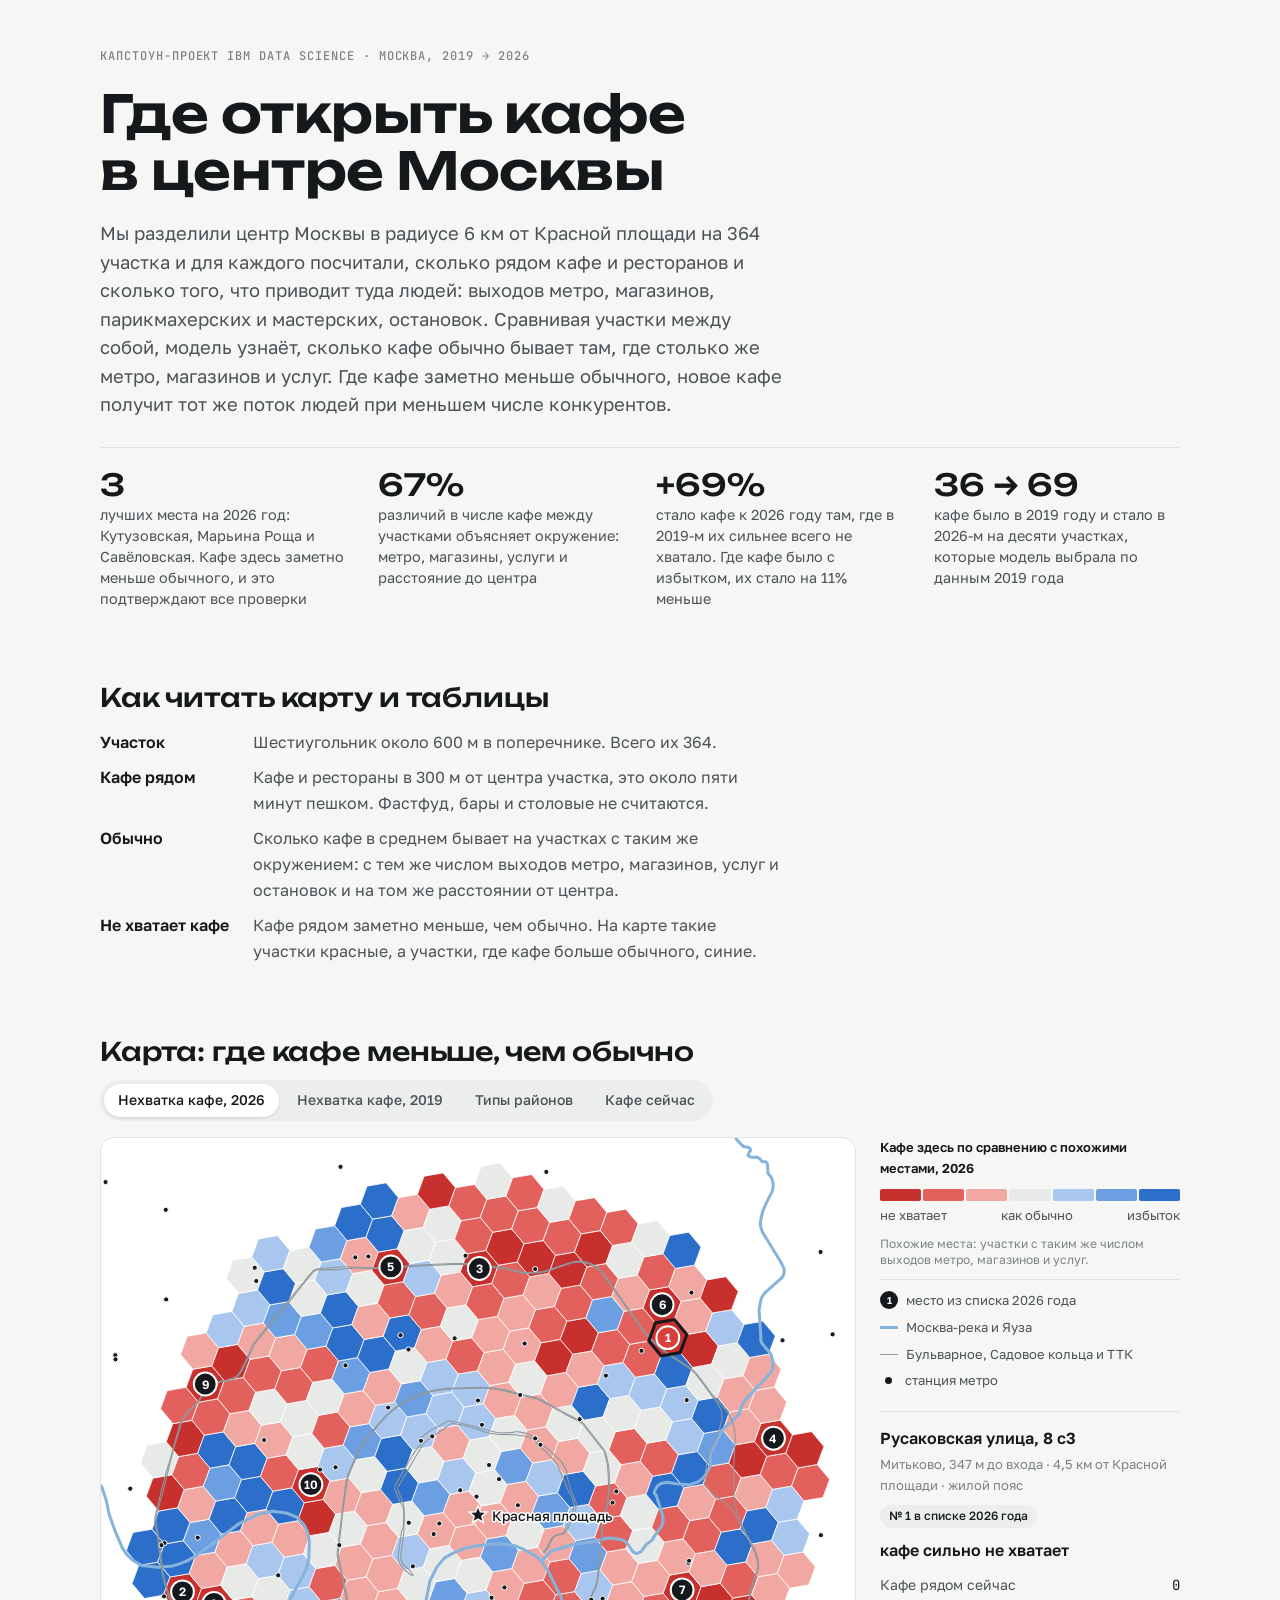
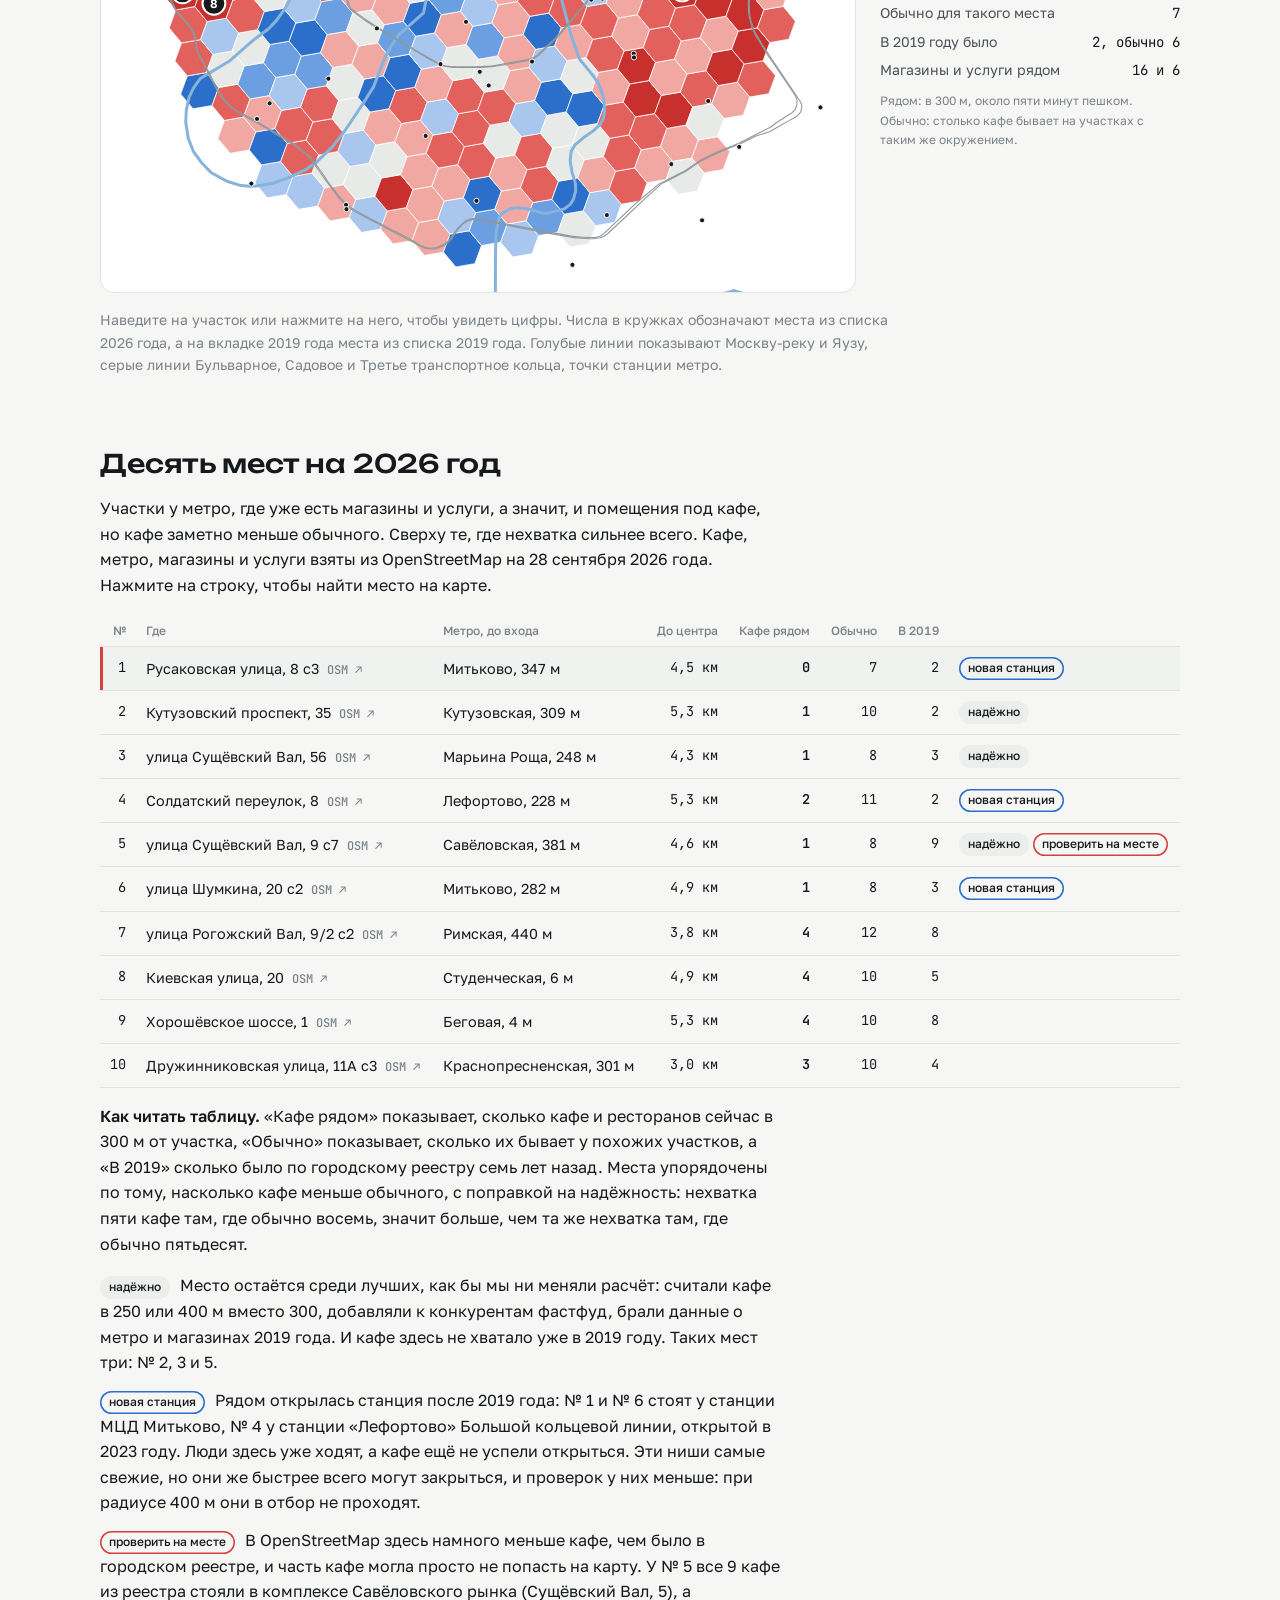
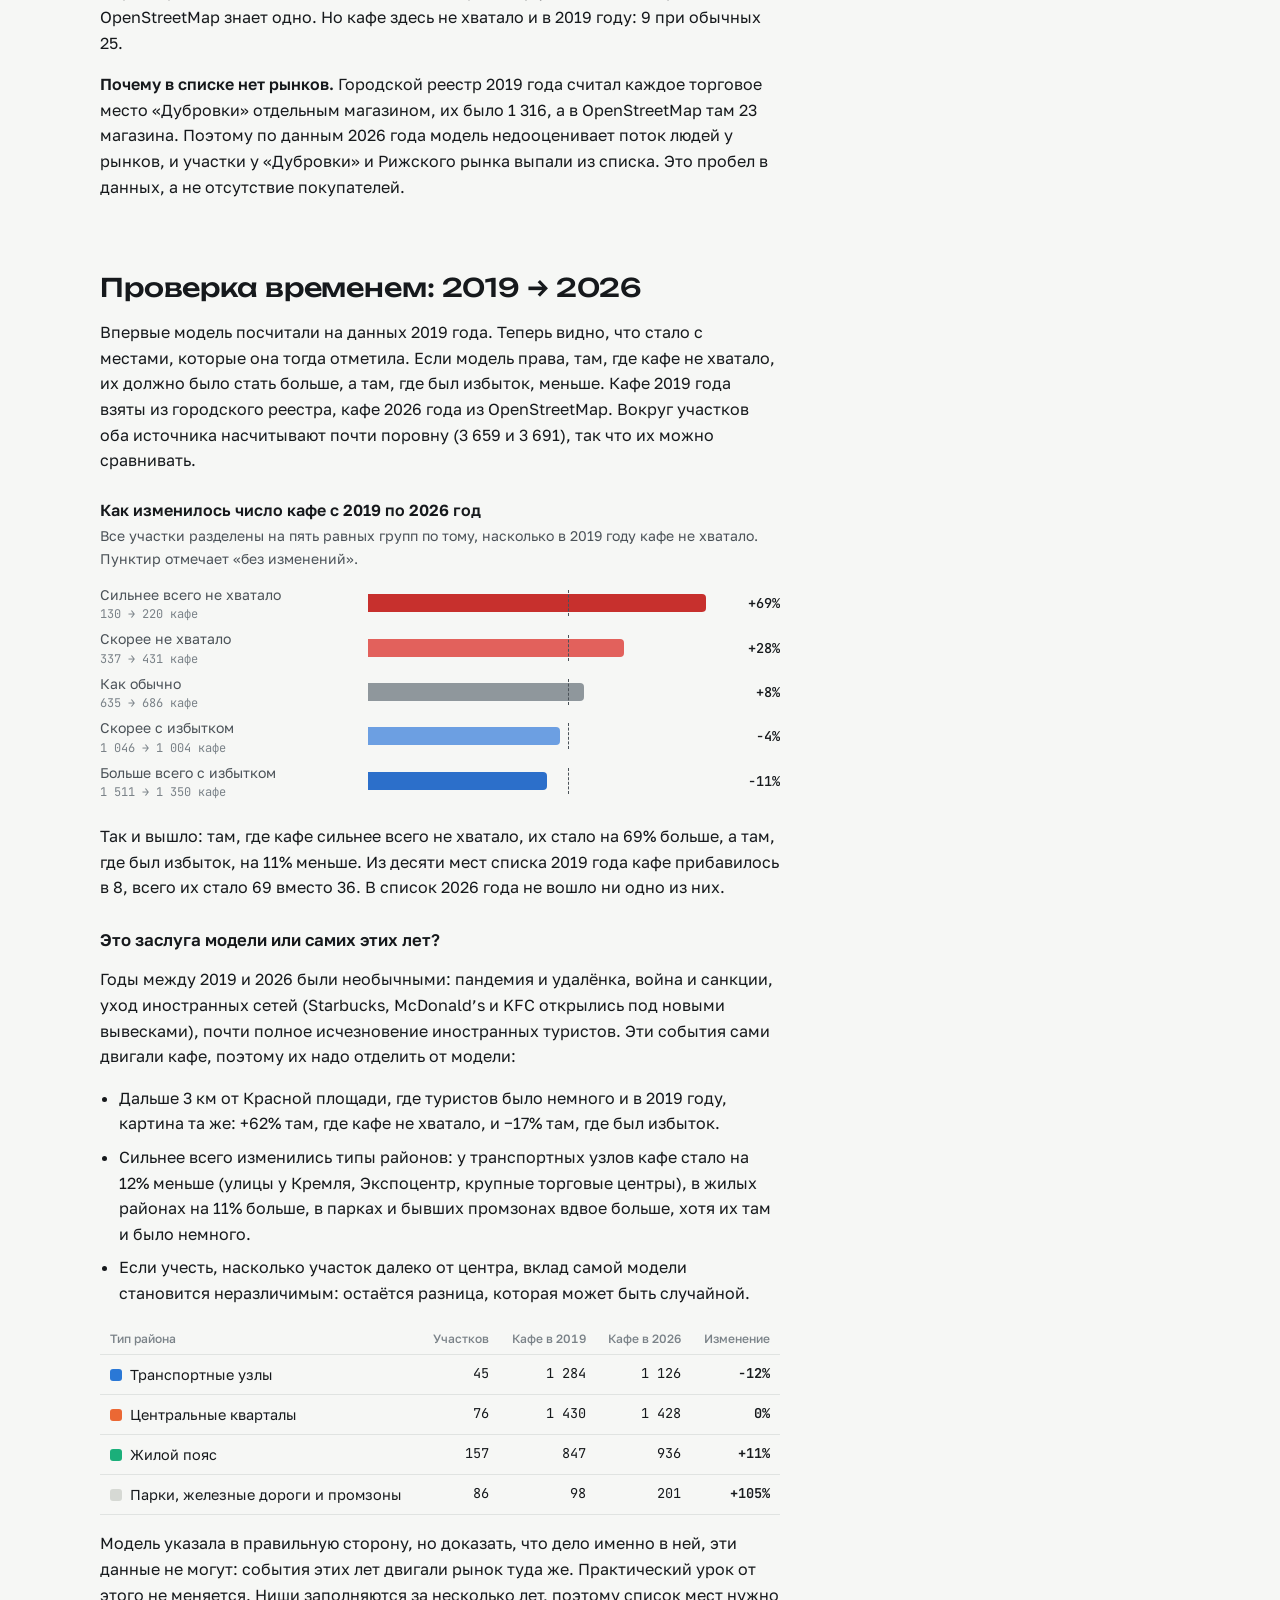
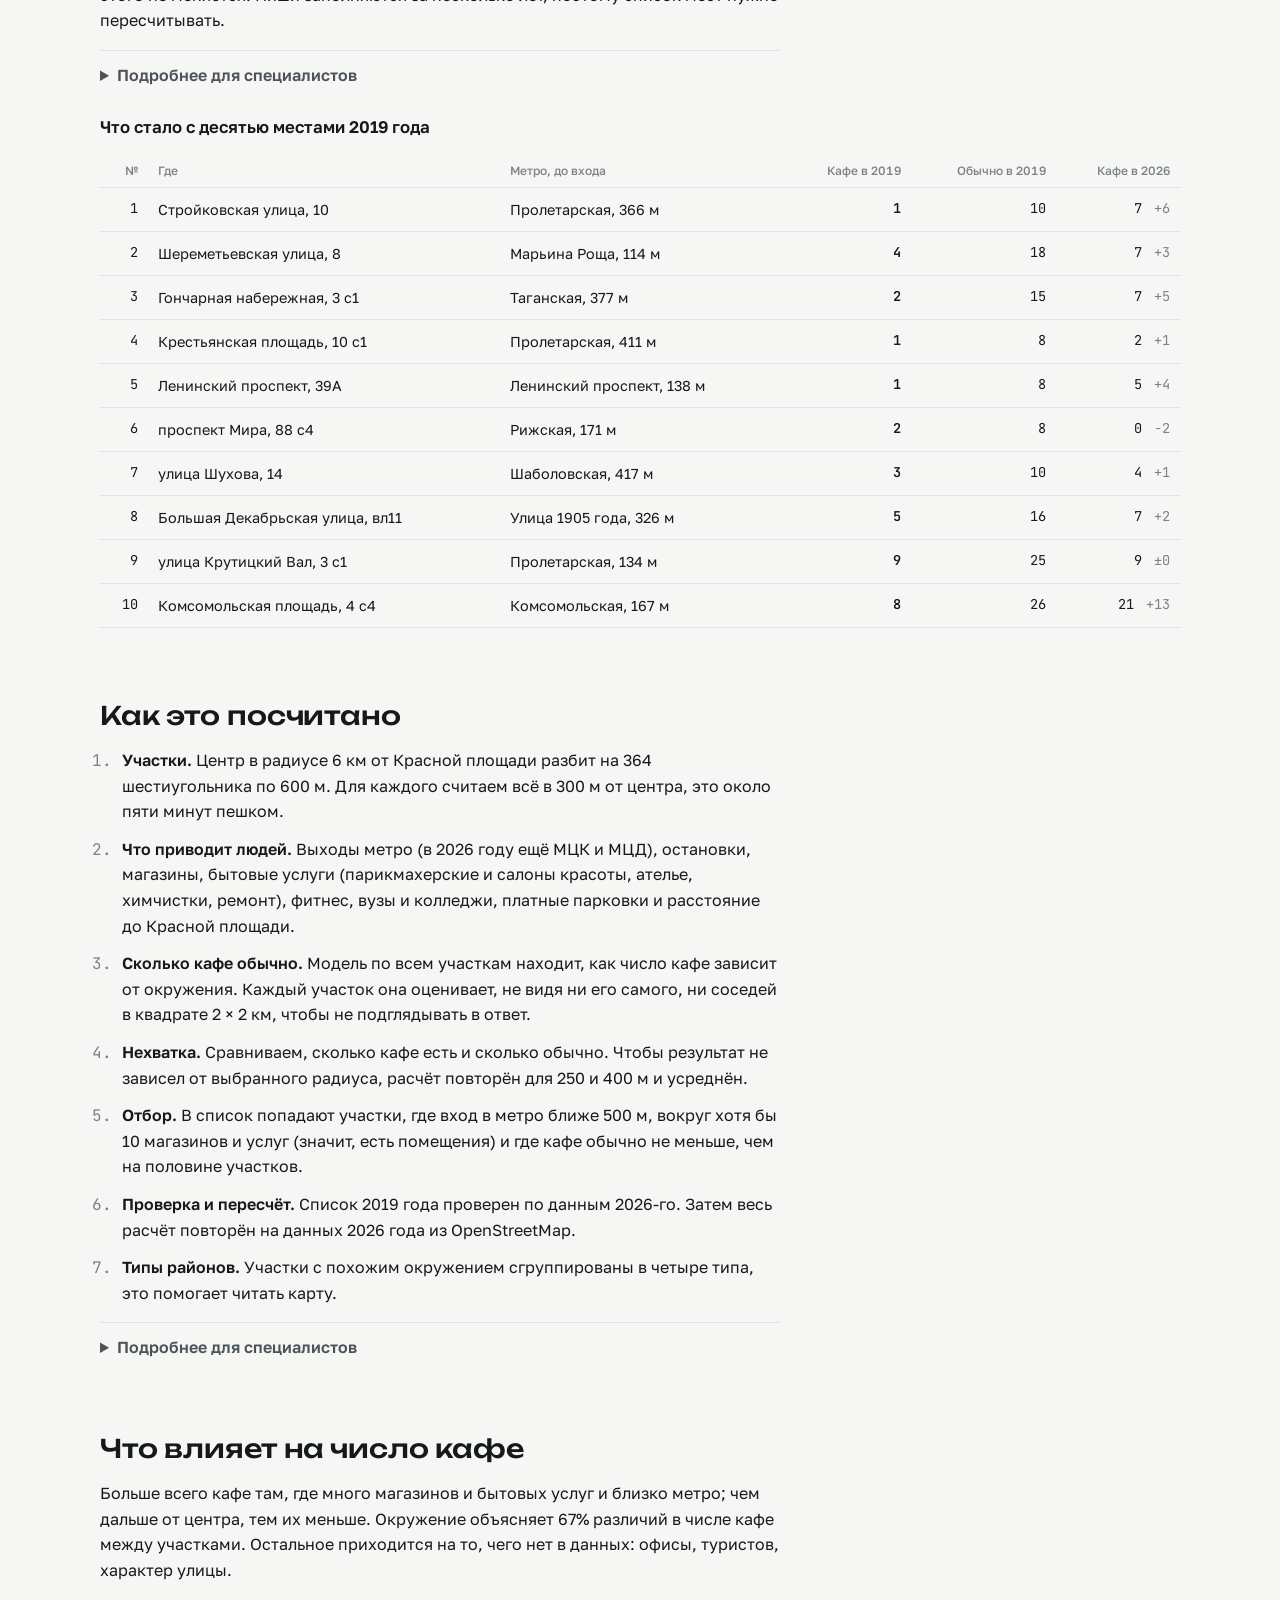
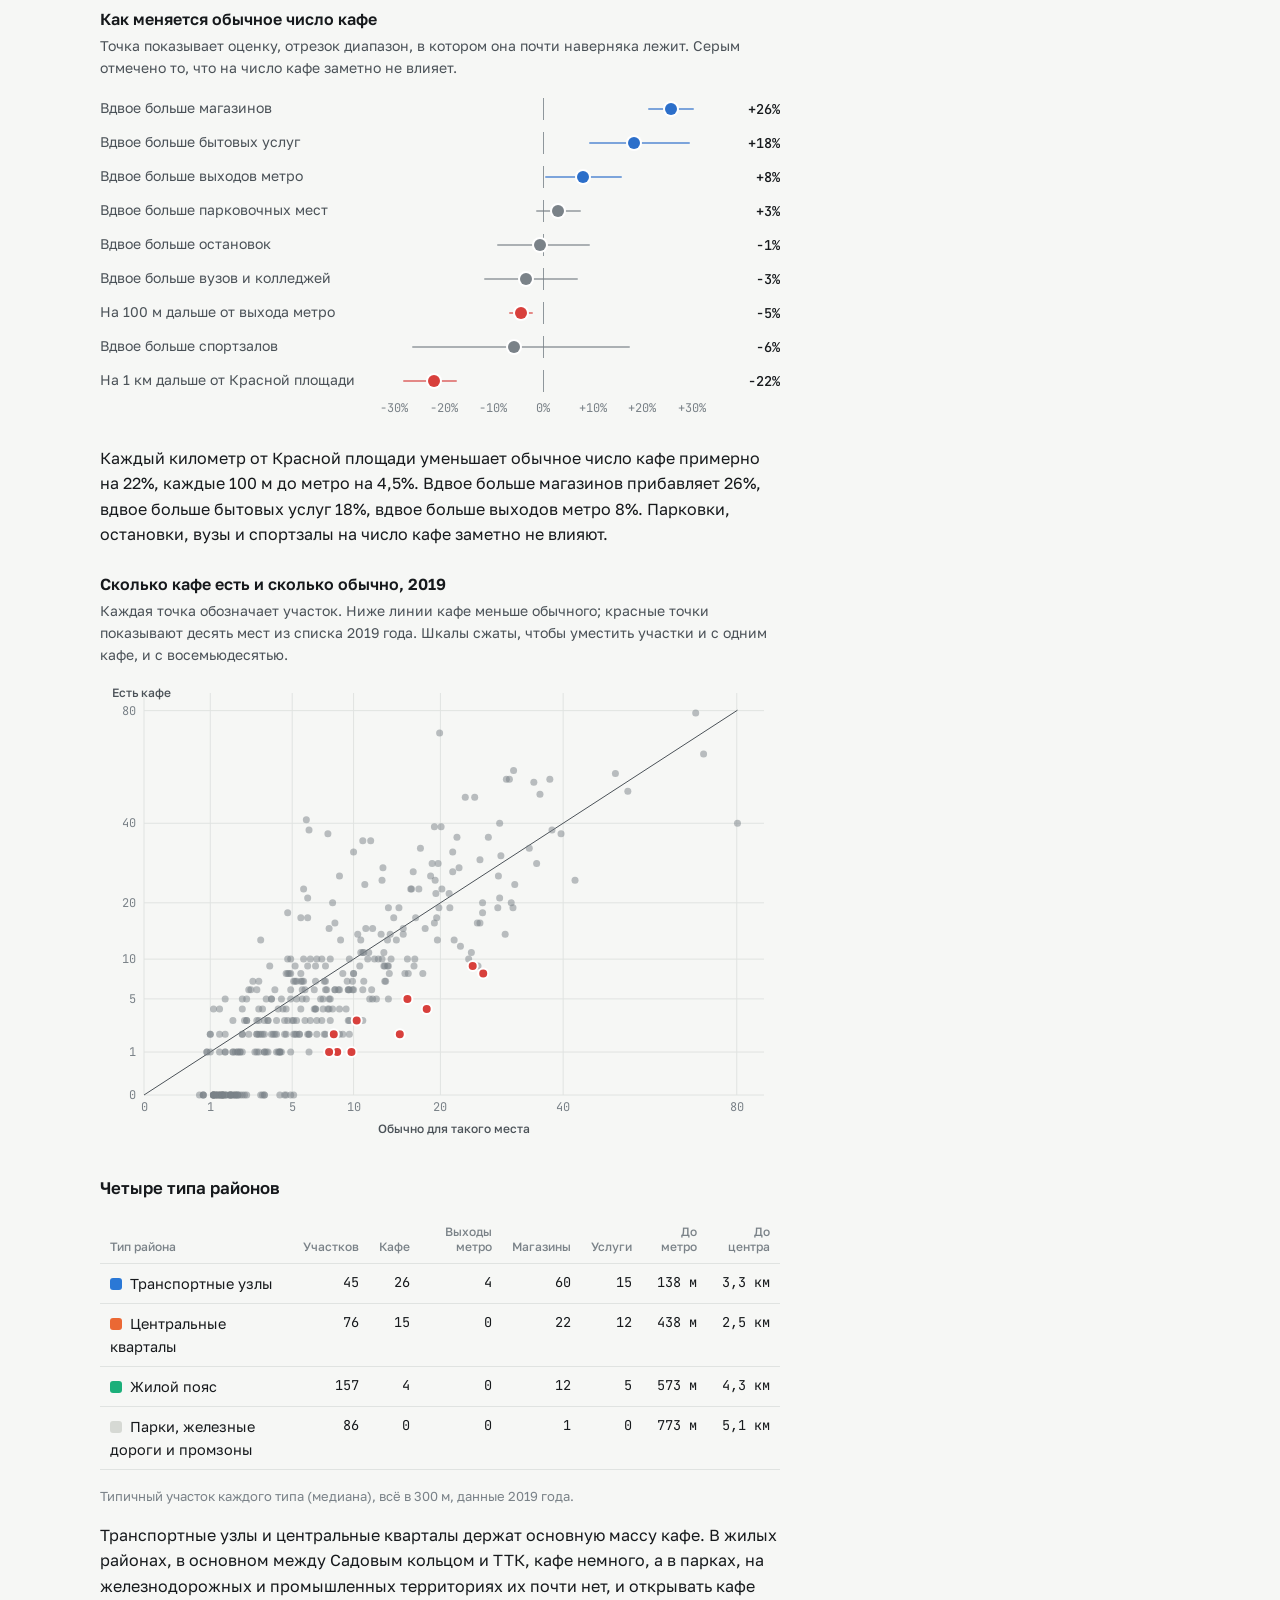
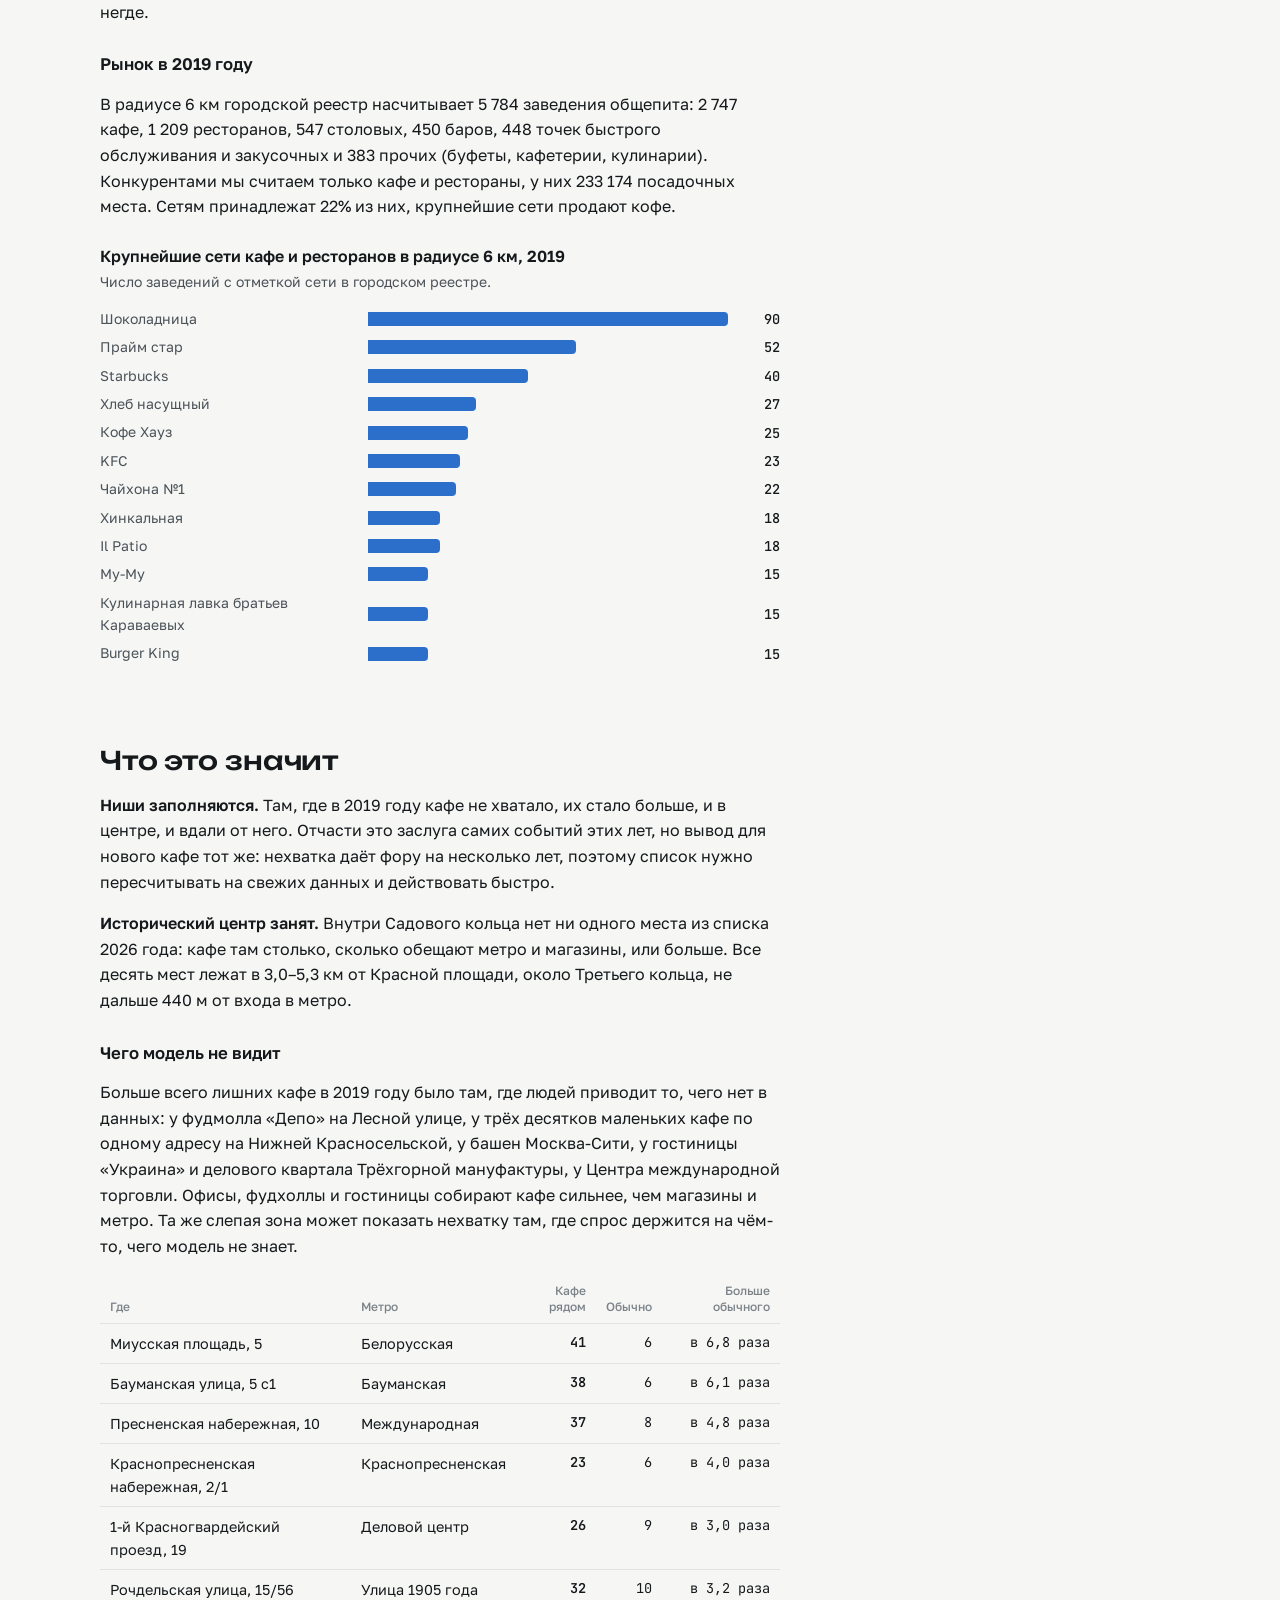
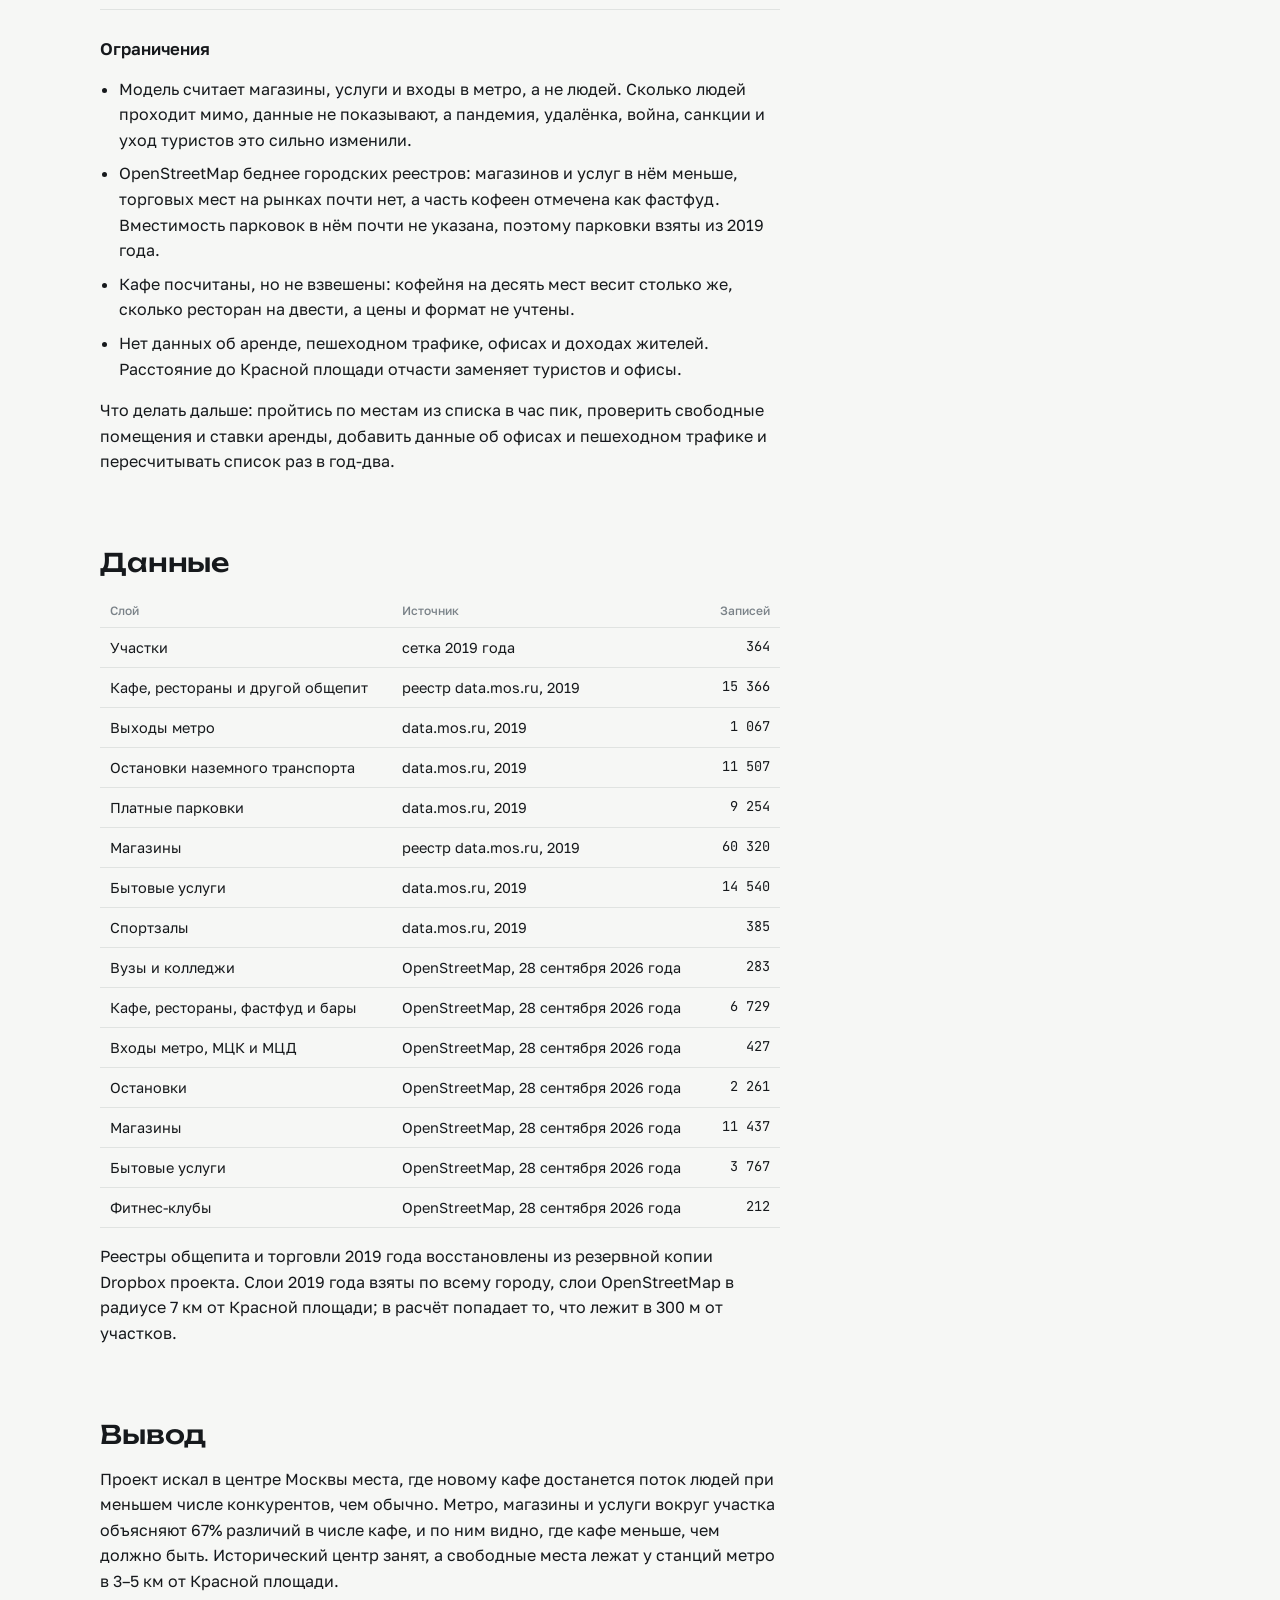
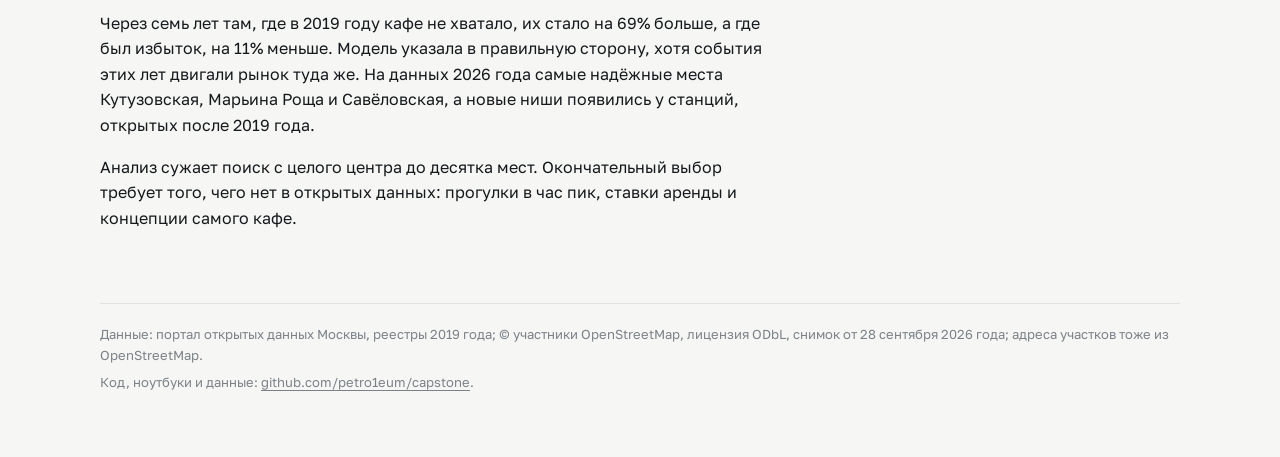
==== commit 8fa352ef: "Rewrite the Russian page in plain language The page spoke the model's language: "факт / ожидание", "" ====
--- a/report/report_ru.html
+++ b/report/report_ru.html
@@ -200,6 +200,7 @@
 .swatch { display: inline-block; flex: none; width: 12px; height: 12px; border-radius: 3px; margin-right: 8px; vertical-align: -1px; }
 .legend-list .swatch { margin-right: 0; }
 .legend-list.keys { padding-top: 10px; border-top: 1px solid var(--line); }
+.legend-note { margin: 0; font-size: 0.75rem; line-height: 1.4; color: var(--muted); }
 .key-line { flex: none; display: inline-block; width: 18px; height: 0; border-top: 3px solid var(--water); }
 .key-line.ring-key { border-top: 1.5px solid var(--ring); }
 .key-dot { flex: none; display: inline-block; width: 7px; height: 7px; margin-inline: 5px; border-radius: 50%; background: var(--station); }
@@ -219,6 +220,7 @@
 .badges { display: flex; flex-wrap: wrap; gap: 6px; }
 .badge-strong { background: var(--ink); color: var(--surface); }
 .card-note { margin: 0; font-size: 0.75rem; color: var(--muted); }
+.cell-card .verdict { margin: 0; font-weight: 600; color: var(--ink); }
 
 /* ---------- tables ---------- */
 .table-wrap { overflow-x: auto; -webkit-overflow-scrolling: touch; }
@@ -257,6 +259,20 @@
 }
 .chips { display: flex; flex-wrap: wrap; gap: 4px; }
 .chip.warn { background: transparent; box-shadow: inset 0 0 0 1.5px var(--accent); }
+.chip.new { background: transparent; box-shadow: inset 0 0 0 1.5px var(--more); }
+.chip-notes { list-style: none; margin: 0; padding: 0; display: flex; flex-direction: column; gap: 12px; }
+.chip-notes .chip { margin-right: 6px; }
+td.key { font-weight: 600; color: var(--ink); }
+.table-note { margin: 6px 0 0; font-size: 0.8125rem; color: var(--muted); }
+.glossary { margin: 0; display: grid; grid-template-columns: max-content minmax(0, 1fr); gap: 10px 24px; }
+.glossary div { display: contents; }
+.glossary dt { font-weight: 600; }
+.glossary dd { margin: 0; color: var(--ink-2); }
+details.details { border-top: 1px solid var(--line); padding-top: 12px; }
+details.details summary { cursor: pointer; font-weight: 600; color: var(--ink-2); }
+details.details summary:hover { color: var(--ink); }
+details.details[open] { display: flex; flex-direction: column; gap: 12px; }
+details.details p { margin: 0; }
 
 /* ---------- steps and lists ---------- */
 .steps { display: flex; flex-direction: column; gap: 12px; padding-left: 1.4em; }
@@ -313,6 +329,8 @@
   .page { gap: 56px; padding-block: 32px 48px; padding-inline: 16px; }
 }
 @media (max-width: 560px) {
+  .glossary { grid-template-columns: 1fr; gap: 2px; }
+  .glossary dd { margin-bottom: 10px; }
   .dot-row { grid-template-columns: minmax(0, 1fr) 3rem; grid-template-areas: "label value" "track track"; gap: 2px 8px; }
   .dot-label { grid-area: label; }
   .dot-value { grid-area: value; }
@@ -336,36 +354,49 @@
   <header class="masthead">
     <p class="kicker">Капстоун-проект IBM Data Science · Москва, 2019&nbsp;→&nbsp;2026</p>
     <h1>Где открыть кафе в&nbsp;центре Москвы</h1>
-    <p class="lede">В 2019 году в радиусе 6&nbsp;км от Красной площади работали 3 956 кафе и ресторанов.
-    Модель оценила, сколько заведений обычно бывает в месте с таким окружением, и нашла места у метро,
-    где их заметно меньше. Через семь лет видно, что стало с этими местами: там, где в 2019 году кафе
-    не хватало, их стало в 1,7 раза больше, а в перенасыщенных местах меньше. Эти годы перетряхнули рынок
-    пандемией, войной, санкциями и уходом иностранных сетей, поэтому совпадение подкрепляет метод, но
-    не доказывает его. Тот же метод на данных 2026 года даёт свежий шорт-лист.</p>
+    <p class="lede">Мы разделили центр Москвы в радиусе 6&nbsp;км от Красной площади на 364 участка и для
+    каждого посчитали, сколько рядом кафе и ресторанов и сколько того, что приводит туда людей: выходов
+    метро, магазинов, парикмахерских и мастерских, остановок. Сравнивая участки между собой, модель
+    узнаёт, сколько кафе обычно бывает там, где столько же метро, магазинов и услуг. Где кафе заметно
+    меньше обычного, новое кафе получит тот же поток людей при меньшем числе конкурентов.</p>
     <dl class="facts">
-      <div><dt>67%</dt><dd>разброса числа кафе объясняет модель на пространственной кросс-валидации
-      (данные 2019 года)</dd></div>
-      <div><dt>×1,69</dt><dd>во столько раз выросло к 2026 году число заведений там, где в 2019-м их
-      было меньше всего относительно ожидания; в самых насыщенных местах ×0,89</dd></div>
-      <div><dt>36&nbsp;→&nbsp;69</dt><dd>заведений было и стало в десяти
-      местах шорт-листа 2019 года</dd></div>
-      <div><dt>3</dt><dd>устойчивых кандидата на 2026 год: Кутузовская, Марьина Роща, Савёловская</dd></div>
+      <div><dt>3</dt><dd>лучших места на 2026 год: Кутузовская, Марьина Роща и Савёловская. Кафе здесь заметно
+      меньше обычного, и это подтверждают все проверки</dd></div>
+      <div><dt>67%</dt><dd>различий в числе кафе между участками объясняет окружение: метро,
+      магазины, услуги и расстояние до центра</dd></div>
+      <div><dt>+69%</dt><dd>стало кафе к 2026 году там, где в 2019-м их сильнее всего не хватало.
+      Где кафе было с избытком, их стало на 11% меньше</dd></div>
+      <div><dt>36&nbsp;→&nbsp;69</dt><dd>кафе было в 2019 году и стало
+      в 2026-м на десяти участках, которые модель выбрала по данным 2019 года</dd></div>
     </dl>
   </header>
+
+  <section class="prose" id="glossary" aria-labelledby="glossary-title">
+    <h2 id="glossary-title">Как читать карту и таблицы</h2>
+    <dl class="glossary">
+      <div><dt>Участок</dt><dd>Шестиугольник около 600&nbsp;м в поперечнике. Всего их 364.</dd></div>
+      <div><dt>Кафе рядом</dt><dd>Кафе и рестораны в 300&nbsp;м от центра участка, это около пяти минут
+      пешком. Фастфуд, бары и столовые не считаются.</dd></div>
+      <div><dt>Обычно</dt><dd>Сколько кафе в среднем бывает на участках с таким же окружением: с тем же
+      числом выходов метро, магазинов, услуг и остановок и на том же расстоянии от центра.</dd></div>
+      <div><dt>Не хватает кафе</dt><dd>Кафе рядом заметно меньше, чем обычно. На карте такие участки
+      красные, а участки, где кафе больше обычного, синие.</dd></div>
+    </dl>
+  </section>
 
   <section class="wide" id="map" aria-labelledby="map-title">
     <div class="section-head">
       <h2 id="map-title">Карта: где кафе меньше, чем обычно</h2>
-      <div class="tabs" role="tablist" aria-label="Слой карты">
-        <button class="tab" role="tab" aria-selected="true" data-layer="score2026">Разрыв 2026</button>
-        <button class="tab" role="tab" aria-selected="false" data-layer="score2019">Разрыв 2019</button>
-        <button class="tab" role="tab" aria-selected="false" data-layer="type">Типы мест</button>
-        <button class="tab" role="tab" aria-selected="false" data-layer="competitors">Конкуренты 2026</button>
+      <div class="tabs" role="tablist" aria-label="Что показать на карте">
+        <button class="tab" role="tab" aria-selected="true" data-layer="score2026">Нехватка кафе, 2026</button>
+        <button class="tab" role="tab" aria-selected="false" data-layer="score2019">Нехватка кафе, 2019</button>
+        <button class="tab" role="tab" aria-selected="false" data-layer="type">Типы районов</button>
+        <button class="tab" role="tab" aria-selected="false" data-layer="competitors">Кафе сейчас</button>
       </div>
     </div>
     <div class="map-layout">
       <figure class="map-frame">
-        <svg id="map-svg" role="img" aria-label="Карта ячеек сетки в радиусе 6 км от Красной площади"></svg>
+        <svg id="map-svg" role="img" aria-label="Карта участков в радиусе 6 км от Красной площади"></svg>
         <div class="tip" id="map-tip" hidden></div>
       </figure>
       <aside class="map-side">
@@ -373,221 +404,214 @@
         <div id="cell-card" class="cell-card" aria-live="polite"></div>
       </aside>
     </div>
-    <p class="note">Наведите на ячейку или нажмите на неё, чтобы увидеть цифры обоих лет; числа в кружках
-    обозначают шорт-лист 2026 года, а на слое «Разрыв 2019» список 2019 года. Голубые линии: Москва-река и Яуза, серые: Бульварное, Садовое и Третье
-    транспортное кольца, точки: станции метро. Сетка повёрнута примерно на 17°, потому что в 2019 году её
-    строили в зоне UTM 33.</p>
+    <p class="note">Наведите на участок или нажмите на него, чтобы увидеть цифры. Числа в кружках обозначают
+    места из списка 2026 года, а на вкладке 2019 года места из списка 2019 года. Голубые линии показывают
+    Москву-реку и Яузу, серые линии Бульварное, Садовое и Третье транспортное кольца, точки станции метро.</p>
   </section>
 
   <section class="wide" id="shortlist" aria-labelledby="shortlist-title">
-    <h2 id="shortlist-title">Шорт-лист 2026: десять мест</h2>
-    <p class="prose">Ячейки у метро с уличной торговлей вокруг, где кафе и ресторанов меньше всего
-    относительно ожидания модели. Конкуренты и генераторы трафика (входы метро, МЦК и МЦД, остановки,
-    магазины, услуги, фитнес-клубы) взяты из OpenStreetMap на 28&nbsp;сентября 2026&nbsp;г., парковки из 2019 года. Оценка
-    усреднена по трём радиусам (250, 300 и 400&nbsp;м), факт и ожидание даны для 300&nbsp;м. Столбец «Реестр 2019» показывает, сколько кафе и ресторанов было здесь по городскому
-    реестру семь лет назад. Нажмите на строку, чтобы найти место на карте.</p>
-    <div class="table-wrap"><table class="shortlist"><thead><tr><th class="num">№</th><th>Метро</th><th>Адрес центра ячейки</th><th class="num">До выхода метро</th><th class="num">До Красной площади</th><th class="num">Кафе и рестораны: факт / ожидание</th><th class="num">Оценка</th><th class="num">Реестр 2019</th><th class="num">Место при 250 · 300 · 400&nbsp;м</th><th></th></tr></thead><tbody><tr data-cell="330" tabindex="0" aria-label="Показать место № 1 на карте"><td class="num">1</td><td>Митьково</td><td class="address">Русаковская улица, 8 c3<a class="osm" href="https://www.openstreetmap.org/?mlat=55.782115&amp;mlon=37.67335#map=17/55.782115/37.67335" target="_blank" rel="noopener">OSM ↗</a></td><td class="num">347&nbsp;м</td><td class="num">4,5&nbsp;км</td><td class="num">0 / 7,2</td><td class="num"><span class="swatch d0" aria-hidden="true"></span>−1,82</td><td class="num">2</td><td class="num">1 · 1 · —</td><td><span class="chips"></span></td></tr><tr data-cell="60" tabindex="0" aria-label="Показать место № 2 на карте"><td class="num">2</td><td>Кутузовская</td><td class="address">Кутузовский проспект, 35<a class="osm" href="https://www.openstreetmap.org/?mlat=55.740622&amp;mlon=37.539417#map=17/55.740622/37.539417" target="_blank" rel="noopener">OSM ↗</a></td><td class="num">309&nbsp;м</td><td class="num">5,3&nbsp;км</td><td class="num">1 / 9,5</td><td class="num"><span class="swatch d0" aria-hidden="true"></span>−1,67</td><td class="num">2</td><td class="num">3 · 2 · 1</td><td><span class="chips"><span class="chip">устойчиво</span></span></td></tr><tr data-cell="324" tabindex="0" aria-label="Показать место № 3 на карте"><td class="num">3</td><td>Марьина Роща</td><td class="address">улица Сущёвский Вал, 56<a class="osm" href="https://www.openstreetmap.org/?mlat=55.792416&amp;mlon=37.620372#map=17/55.792416/37.620372" target="_blank" rel="noopener">OSM ↗</a></td><td class="num">248&nbsp;м</td><td class="num">4,3&nbsp;км</td><td class="num">1 / 7,9</td><td class="num"><span class="swatch d0" aria-hidden="true"></span>−1,58</td><td class="num">3</td><td class="num">6 · 4 · 2</td><td><span class="chips"><span class="chip">устойчиво</span></span></td></tr><tr data-cell="303" tabindex="0" aria-label="Показать место № 4 на карте"><td class="num">4</td><td>Лефортово</td><td class="address">Солдатский переулок, 8<a class="osm" href="https://www.openstreetmap.org/?mlat=55.766623&amp;mlon=37.703362#map=17/55.766623/37.703362" target="_blank" rel="noopener">OSM ↗</a></td><td class="num">228&nbsp;м</td><td class="num">5,3&nbsp;км</td><td class="num">2 / 10,8</td><td class="num"><span class="swatch d0" aria-hidden="true"></span>−1,56</td><td class="num">2</td><td class="num">4 · 5 · —</td><td><span class="chips"></span></td></tr><tr data-cell="307" tabindex="0" aria-label="Показать место № 5 на карте"><td class="num">5</td><td>Савёловская</td><td class="address">улица Сущёвский Вал, 9 с7<a class="osm" href="https://www.openstreetmap.org/?mlat=55.792391&amp;mlon=37.595654#map=17/55.792391/37.595654" target="_blank" rel="noopener">OSM ↗</a></td><td class="num">381&nbsp;м</td><td class="num">4,6&nbsp;км</td><td class="num">1 / 8,1</td><td class="num"><span class="swatch d0" aria-hidden="true"></span>−1,55</td><td class="num">9</td><td class="num">7 · 3 · 3</td><td><span class="chips"><span class="chip">устойчиво</span><span class="chip warn">сверить данные</span></span></td></tr><tr data-cell="343" tabindex="0" aria-label="Показать место № 6 на карте"><td class="num">6</td><td>Митьково</td><td class="address">улица Шумкина, 20 с2<a class="osm" href="https://www.openstreetmap.org/?mlat=55.787282&amp;mlon=37.671577#map=17/55.787282/37.671577" target="_blank" rel="noopener">OSM ↗</a></td><td class="num">282&nbsp;м</td><td class="num">4,9&nbsp;км</td><td class="num">1 / 7,5</td><td class="num"><span class="swatch d0" aria-hidden="true"></span>−1,45</td><td class="num">3</td><td class="num">5 · 6 · —</td><td><span class="chips"></span></td></tr><tr data-cell="188" tabindex="0" aria-label="Показать место № 7 на карте"><td class="num">7</td><td>Римская</td><td class="address">улица Рогожский Вал, 9/2 с2<a class="osm" href="https://www.openstreetmap.org/?mlat=55.742498&amp;mlon=37.678702#map=17/55.742498/37.678702" target="_blank" rel="noopener">OSM ↗</a></td><td class="num">440&nbsp;м</td><td class="num">3,8&nbsp;км</td><td class="num">4 / 11,9</td><td class="num"><span class="swatch d0" aria-hidden="true"></span>−1,33</td><td class="num">8</td><td class="num">21 · 10 · 4</td><td><span class="chips"></span></td></tr><tr data-cell="61" tabindex="0" aria-label="Показать место № 8 на карте"><td class="num">8</td><td>Студенческая</td><td class="address">Киевская улица, 20<a class="osm" href="https://www.openstreetmap.org/?mlat=55.738914&amp;mlon=37.548243#map=17/55.738914/37.548243" target="_blank" rel="noopener">OSM ↗</a></td><td class="num">6&nbsp;м</td><td class="num">4,9&nbsp;км</td><td class="num">4 / 10,2</td><td class="num"><span class="swatch d0" aria-hidden="true"></span>−1,33</td><td class="num">5</td><td class="num">15 · 19 · 5</td><td><span class="chips"></span></td></tr><tr data-cell="192" tabindex="0" aria-label="Показать место № 9 на карте"><td class="num">9</td><td>Беговая</td><td class="address">Хорошёвское шоссе, 1<a class="osm" href="https://www.openstreetmap.org/?mlat=55.773369&amp;mlon=37.544541#map=17/55.773369/37.544541" target="_blank" rel="noopener">OSM ↗</a></td><td class="num">4&nbsp;м</td><td class="num">5,3&nbsp;км</td><td class="num">4 / 10,4</td><td class="num"><span class="swatch d0" aria-hidden="true"></span>−1,31</td><td class="num">8</td><td class="num">8 · 17 · 7</td><td><span class="chips"></span></td></tr><tr data-cell="157" tabindex="0" aria-label="Показать место № 10 на карте"><td class="num">10</td><td>Краснопресненская</td><td class="address">Дружинниковская улица, 11А с3<a class="osm" href="https://www.openstreetmap.org/?mlat=55.757906&amp;mlon=37.574609#map=17/55.757906/37.574609" target="_blank" rel="noopener">OSM ↗</a></td><td class="num">301&nbsp;м</td><td class="num">3,0&nbsp;км</td><td class="num">3 / 9,6</td><td class="num"><span class="swatch d0" aria-hidden="true"></span>−1,26</td><td class="num">4</td><td class="num">11 · 12 · 10</td><td><span class="chips"></span></td></tr></tbody></table></div>
+    <h2 id="shortlist-title">Десять мест на 2026 год</h2>
+    <p class="prose">Участки у метро, где уже есть магазины и услуги, а значит, и помещения под кафе, но кафе
+    заметно меньше обычного. Сверху те, где нехватка сильнее всего. Кафе, метро, магазины и услуги взяты
+    из OpenStreetMap на 28&nbsp;сентября 2026&nbsp;года. Нажмите на строку, чтобы найти место на карте.</p>
+    <div class="table-wrap"><table class="shortlist"><thead><tr><th class="num">№</th><th>Где</th><th>Метро, до входа</th><th class="num">До центра</th><th class="num">Кафе рядом</th><th class="num">Обычно</th><th class="num">В 2019</th><th></th></tr></thead><tbody><tr data-cell="330" tabindex="0" aria-label="Показать место № 1 на карте"><td class="num">1</td><td class="address">Русаковская улица, 8 c3<a class="osm" href="https://www.openstreetmap.org/?mlat=55.782115&amp;mlon=37.67335#map=17/55.782115/37.67335" target="_blank" rel="noopener">OSM ↗</a></td><td>Митьково, 347&nbsp;м</td><td class="num">4,5&nbsp;км</td><td class="num key">0</td><td class="num">7</td><td class="num">2</td><td><span class="chips"><span class="chip new">новая станция</span></span></td></tr><tr data-cell="60" tabindex="0" aria-label="Показать место № 2 на карте"><td class="num">2</td><td class="address">Кутузовский проспект, 35<a class="osm" href="https://www.openstreetmap.org/?mlat=55.740622&amp;mlon=37.539417#map=17/55.740622/37.539417" target="_blank" rel="noopener">OSM ↗</a></td><td>Кутузовская, 309&nbsp;м</td><td class="num">5,3&nbsp;км</td><td class="num key">1</td><td class="num">10</td><td class="num">2</td><td><span class="chips"><span class="chip">надёжно</span></span></td></tr><tr data-cell="324" tabindex="0" aria-label="Показать место № 3 на карте"><td class="num">3</td><td class="address">улица Сущёвский Вал, 56<a class="osm" href="https://www.openstreetmap.org/?mlat=55.792416&amp;mlon=37.620372#map=17/55.792416/37.620372" target="_blank" rel="noopener">OSM ↗</a></td><td>Марьина Роща, 248&nbsp;м</td><td class="num">4,3&nbsp;км</td><td class="num key">1</td><td class="num">8</td><td class="num">3</td><td><span class="chips"><span class="chip">надёжно</span></span></td></tr><tr data-cell="303" tabindex="0" aria-label="Показать место № 4 на карте"><td class="num">4</td><td class="address">Солдатский переулок, 8<a class="osm" href="https://www.openstreetmap.org/?mlat=55.766623&amp;mlon=37.703362#map=17/55.766623/37.703362" target="_blank" rel="noopener">OSM ↗</a></td><td>Лефортово, 228&nbsp;м</td><td class="num">5,3&nbsp;км</td><td class="num key">2</td><td class="num">11</td><td class="num">2</td><td><span class="chips"><span class="chip new">новая станция</span></span></td></tr><tr data-cell="307" tabindex="0" aria-label="Показать место № 5 на карте"><td class="num">5</td><td class="address">улица Сущёвский Вал, 9 с7<a class="osm" href="https://www.openstreetmap.org/?mlat=55.792391&amp;mlon=37.595654#map=17/55.792391/37.595654" target="_blank" rel="noopener">OSM ↗</a></td><td>Савёловская, 381&nbsp;м</td><td class="num">4,6&nbsp;км</td><td class="num key">1</td><td class="num">8</td><td class="num">9</td><td><span class="chips"><span class="chip">надёжно</span><span class="chip warn">проверить на месте</span></span></td></tr><tr data-cell="343" tabindex="0" aria-label="Показать место № 6 на карте"><td class="num">6</td><td class="address">улица Шумкина, 20 с2<a class="osm" href="https://www.openstreetmap.org/?mlat=55.787282&amp;mlon=37.671577#map=17/55.787282/37.671577" target="_blank" rel="noopener">OSM ↗</a></td><td>Митьково, 282&nbsp;м</td><td class="num">4,9&nbsp;км</td><td class="num key">1</td><td class="num">8</td><td class="num">3</td><td><span class="chips"><span class="chip new">новая станция</span></span></td></tr><tr data-cell="188" tabindex="0" aria-label="Показать место № 7 на карте"><td class="num">7</td><td class="address">улица Рогожский Вал, 9/2 с2<a class="osm" href="https://www.openstreetmap.org/?mlat=55.742498&amp;mlon=37.678702#map=17/55.742498/37.678702" target="_blank" rel="noopener">OSM ↗</a></td><td>Римская, 440&nbsp;м</td><td class="num">3,8&nbsp;км</td><td class="num key">4</td><td class="num">12</td><td class="num">8</td><td><span class="chips"></span></td></tr><tr data-cell="61" tabindex="0" aria-label="Показать место № 8 на карте"><td class="num">8</td><td class="address">Киевская улица, 20<a class="osm" href="https://www.openstreetmap.org/?mlat=55.738914&amp;mlon=37.548243#map=17/55.738914/37.548243" target="_blank" rel="noopener">OSM ↗</a></td><td>Студенческая, 6&nbsp;м</td><td class="num">4,9&nbsp;км</td><td class="num key">4</td><td class="num">10</td><td class="num">5</td><td><span class="chips"></span></td></tr><tr data-cell="192" tabindex="0" aria-label="Показать место № 9 на карте"><td class="num">9</td><td class="address">Хорошёвское шоссе, 1<a class="osm" href="https://www.openstreetmap.org/?mlat=55.773369&amp;mlon=37.544541#map=17/55.773369/37.544541" target="_blank" rel="noopener">OSM ↗</a></td><td>Беговая, 4&nbsp;м</td><td class="num">5,3&nbsp;км</td><td class="num key">4</td><td class="num">10</td><td class="num">8</td><td><span class="chips"></span></td></tr><tr data-cell="157" tabindex="0" aria-label="Показать место № 10 на карте"><td class="num">10</td><td class="address">Дружинниковская улица, 11А с3<a class="osm" href="https://www.openstreetmap.org/?mlat=55.757906&amp;mlon=37.574609#map=17/55.757906/37.574609" target="_blank" rel="noopener">OSM ↗</a></td><td>Краснопресненская, 301&nbsp;м</td><td class="num">3,0&nbsp;км</td><td class="num key">3</td><td class="num">10</td><td class="num">4</td><td><span class="chips"></span></td></tr></tbody></table></div>
     <div class="prose">
-      <p><strong>Устойчивые кандидаты</strong> (№&nbsp;2, 3 и 5) проходят фильтры при любом радиусе и держатся
-      в первой дюжине при каждом, остаются в топ-10, даже если считать конкурентами ещё и фастфуд, были
-      недообеспечены уже по реестру 2019 года и входят в первую десятку и со слоями трафика 2019 года.</p>
-      <p><strong>Новые станции, новые разрывы.</strong> №&nbsp;1 и №&nbsp;6 стоят у станции МЦД Митьково,
-      №&nbsp;4 у станции БКЛ «Лефортово», открытой в 2023 году; в 2019 году метро здесь было далеко. Модель
-      ждёт здесь кафе из-за нового потока людей, а открыться они ещё не успели. Это самые молодые разрывы
-      в списке и наименее проверенные: при радиусе 400&nbsp;м ни одна из трёх ячеек не проходит фильтры.</p>
-      <p><strong>Рынки выпали из списка.</strong> Реестр 2019 года считал 1&nbsp;316 торговых мест
-      «Дубровки» магазинами, а OpenStreetMap отмечает там 23 магазина. Ячейка у Рижской тоже больше
-      не проходит фильтры: магазинов и услуг вокруг неё в OpenStreetMap меньше, чем было в реестрах. Это
-      пробелы в данных, а не на рынке.</p>
-      <p><strong>Сверьте данные перед выездом.</strong> OpenStreetMap пропускает заведения, чаще всего
-      внутри рынков и торговых центров. У №&nbsp;5, Савёловской, реестр 2019 года насчитывал 9 заведений,
-      все в комплексе Савёловского рынка (Сущёвский Вал, 5), а OpenStreetMap знает одно. Место остаётся
-      кандидатом, потому что и в 2019 году здесь было 9 заведений при ожидаемых 25.</p>
+      <p><strong>Как читать таблицу.</strong> «Кафе рядом» показывает, сколько кафе и ресторанов сейчас
+      в 300&nbsp;м от участка, «Обычно» показывает, сколько их бывает у похожих участков, а «В 2019» сколько
+      было по городскому реестру семь лет назад. Места упорядочены по тому, насколько кафе меньше обычного,
+      с поправкой на надёжность: нехватка пяти кафе там, где обычно восемь, значит больше, чем та же
+      нехватка там, где обычно пятьдесят.</p>
+      <ul class="chip-notes">
+        <li><span class="chip">надёжно</span> Место остаётся среди лучших, как бы мы ни меняли расчёт:
+        считали кафе в 250 или 400&nbsp;м вместо 300, добавляли к конкурентам фастфуд, брали данные
+        о метро и магазинах 2019 года. И кафе здесь не хватало уже в 2019 году. Таких мест три:
+        №&nbsp;2, 3 и 5.</li>
+        <li><span class="chip new">новая станция</span> Рядом открылась станция после 2019 года:
+        №&nbsp;1 и №&nbsp;6 стоят у станции МЦД Митьково, №&nbsp;4 у станции «Лефортово» Большой кольцевой
+        линии, открытой в 2023 году. Люди здесь уже ходят, а кафе ещё не успели открыться. Эти ниши самые
+        свежие, но они же быстрее всего могут закрыться, и проверок у них меньше: при радиусе 400&nbsp;м они
+        в отбор не проходят.</li>
+        <li><span class="chip warn">проверить на месте</span> В OpenStreetMap здесь намного меньше кафе,
+        чем было в городском реестре, и часть кафе могла просто не попасть на карту. У №&nbsp;5 все 9 кафе
+        из реестра стояли в комплексе Савёловского рынка (Сущёвский Вал, 5), а OpenStreetMap знает одно.
+        Но кафе здесь не хватало и в 2019 году: 9 при обычных 25.</li>
+      </ul>
+      <p><strong>Почему в списке нет рынков.</strong> Городской реестр 2019 года считал каждое торговое
+      место «Дубровки» отдельным магазином, их было 1&nbsp;316, а в OpenStreetMap там 23 магазина. Поэтому
+      по данным 2026 года модель недооценивает поток людей у рынков, и участки у «Дубровки» и Рижского
+      рынка выпали из списка. Это пробел в данных, а не отсутствие покупателей.</p>
     </div>
   </section>
 
   <section class="wide" id="backtest" aria-labelledby="backtest-title">
     <h2 id="backtest-title">Проверка временем: 2019&nbsp;→&nbsp;2026</h2>
     <div class="prose">
-      <p>Модель обучена на городском реестре общепита 2019 года, а OpenStreetMap показывает, где кафе
-      и рестораны находятся в 2026 году. Если ожидание модели отражает реальный спрос, то там, где в 2019 году
-      заведений было меньше ожидаемого, их должно прибавиться, а в перенасыщенных местах убавиться. Источники
-      разные, но вокруг ячеек они насчитывают почти поровну: 3 659 заведений в реестре 2019 года
-      и 3 691 в OpenStreetMap. Поэтому сравниваются изменения между ячейками, а не точные числа.</p>
-      <figure class="chart" id="quintiles"><figcaption><strong>Сколько заведений стало к 2026 году</strong>Ячейки разбиты на пять равных групп по оценке 2019 года. Отношение числа кафе и ресторанов в OpenStreetMap 2026 к реестру 2019; вертикальная линия отмечает ×1.</figcaption><div class="bars"><div class="bar-row"><span class="bar-label">1: самые недообеспеченные<small>130 → 220</small></span><span class="bar-track"><span class="bar" style="width:94.0%;background:var(--d0)"></span><span class="ref" style="left:55.6%"></span></span><span class="bar-value">×1,69</span></div><div class="bar-row"><span class="bar-label">2<small>337 → 431</small></span><span class="bar-track"><span class="bar" style="width:71.1%;background:var(--d1)"></span><span class="ref" style="left:55.6%"></span></span><span class="bar-value">×1,28</span></div><div class="bar-row"><span class="bar-label">3<small>635 → 686</small></span><span class="bar-track"><span class="bar" style="width:60.0%;background:var(--ring)"></span><span class="ref" style="left:55.6%"></span></span><span class="bar-value">×1,08</span></div><div class="bar-row"><span class="bar-label">4<small>1 046 → 1 004</small></span><span class="bar-track"><span class="bar" style="width:53.3%;background:var(--d5)"></span><span class="ref" style="left:55.6%"></span></span><span class="bar-value">×0,96</span></div><div class="bar-row"><span class="bar-label">5: самые насыщенные<small>1 511 → 1 350</small></span><span class="bar-track"><span class="bar" style="width:49.6%;background:var(--d6)"></span><span class="ref" style="left:55.6%"></span></span><span class="bar-value">×0,89</span></div></div></figure>
-      <p>В самой недообеспеченной пятой части ячеек заведений стало в 1,7 раза больше, в самой насыщенной
-      на 11% меньше. Отчасти это возврат к среднему: случайно низкий счёт в одном источнике обычно
-      выше в другом. Но и при одинаковом числе заведений в 2019 году ячейка, где модель ожидала вдвое
-      больше, к 2026 году получила в среднем на 10% больше заведений (95% интервал блочного
-      бутстрэпа: от +1 до +19%).</p>
-      <h3>Рынок или сами эти годы?</h3>
-      <p>Семь лет между источниками были необычными: пандемия и удалёнка, война и санкции, уход
-      иностранных сетей (Starbucks, McDonald’s и KFC открылись под новыми вывесками), обвал иностранного
-      туризма. Такие шоки сами перемещают кафе между типами мест, поэтому их нужно отделить от модели:</p>
+      <p>Впервые модель посчитали на данных 2019 года. Теперь видно, что стало с местами, которые она тогда
+      отметила. Если модель права, там, где кафе не хватало, их должно было стать больше, а там, где был
+      избыток, меньше. Кафе 2019 года взяты из городского реестра, кафе 2026 года из OpenStreetMap. Вокруг
+      участков оба источника насчитывают почти поровну (3 659 и 3 691), так что их можно
+      сравнивать.</p>
+      <figure class="chart" id="quintiles"><figcaption><strong>Как изменилось число кафе с 2019 по 2026 год</strong>Все участки разделены на пять равных групп по тому, насколько в 2019 году кафе не хватало. Пунктир отмечает «без изменений».</figcaption><div class="bars"><div class="bar-row"><span class="bar-label">Сильнее всего не хватало<small>130 → 220 кафе</small></span><span class="bar-track"><span class="bar" style="width:94.0%;background:var(--d0)"></span><span class="ref" style="left:55.6%"></span></span><span class="bar-value">+69%</span></div><div class="bar-row"><span class="bar-label">Скорее не хватало<small>337 → 431 кафе</small></span><span class="bar-track"><span class="bar" style="width:71.1%;background:var(--d1)"></span><span class="ref" style="left:55.6%"></span></span><span class="bar-value">+28%</span></div><div class="bar-row"><span class="bar-label">Как обычно<small>635 → 686 кафе</small></span><span class="bar-track"><span class="bar" style="width:60.0%;background:var(--ring)"></span><span class="ref" style="left:55.6%"></span></span><span class="bar-value">+8%</span></div><div class="bar-row"><span class="bar-label">Скорее с избытком<small>1 046 → 1 004 кафе</small></span><span class="bar-track"><span class="bar" style="width:53.3%;background:var(--d5)"></span><span class="ref" style="left:55.6%"></span></span><span class="bar-value">−4%</span></div><div class="bar-row"><span class="bar-label">Больше всего с избытком<small>1 511 → 1 350 кафе</small></span><span class="bar-track"><span class="bar" style="width:49.6%;background:var(--d6)"></span><span class="ref" style="left:55.6%"></span></span><span class="bar-value">−11%</span></div></div></figure>
+      <p>Так и вышло: там, где кафе сильнее всего не хватало, их стало на 69% больше, а там, где был
+      избыток, на 11% меньше. Из десяти мест списка 2019 года кафе прибавилось в 8, всего их
+      стало 69 вместо 36. В список 2026 года не вошло ни одно из них.</p>
+      <h3>Это заслуга модели или самих этих лет?</h3>
+      <p>Годы между 2019 и 2026 были необычными: пандемия и удалёнка, война и санкции, уход иностранных
+      сетей (Starbucks, McDonald’s и KFC открылись под новыми вывесками), почти полное исчезновение
+      иностранных туристов. Эти события сами двигали кафе, поэтому их надо отделить от модели:</p>
       <ul>
-        <li>Дальше 3&nbsp;км от Красной площади картина та же: ×1,62 в самой недообеспеченной пятой
-        части и ×0,83 в самой насыщенной. Дело не только в опустевшем туристическом центре.</li>
-        <li>Если добавить в регрессию расстояние до Красной площади, эффект ожидания модели падает
-        до +4% (95% интервал: от −5 до +13%) и становится
-        неотличим от нуля. Вклад модели трудно отделить от географии.</li>
-        <li>Изменение сильно зависит от типа места: транспортные узлы потеряли 12% заведений
-        (улицы у Кремля, Экспоцентр, крупные торговые центры), жилой пояс прибавил 11%, парки
-        и бывшие промзоны выросли вдвое с низкой базы. Часть потерь узлов связана с тем, что OpenStreetMap
-        хуже реестра учитывает заведения внутри торговых и выставочных центров.</li>
+        <li>Дальше 3&nbsp;км от Красной площади, где туристов было немного и в 2019 году, картина та же:
+        +62% там, где кафе не хватало, и −17% там, где был избыток.</li>
+        <li>Сильнее всего изменились типы районов: у транспортных узлов кафе стало на 12% меньше
+        (улицы у Кремля, Экспоцентр, крупные торговые центры), в жилых районах на 11% больше,
+        в парках и бывших промзонах вдвое больше, хотя их там и было немного.</li>
+        <li>Если учесть, насколько участок далеко от центра, вклад самой модели становится неразличимым:
+        остаётся разница, которая может быть случайной.</li>
       </ul>
-      <div class="table-wrap"><table class="compact"><thead><tr><th>Тип места</th><th class="num">Ячеек</th><th class="num">Заведений в 2019</th><th class="num">В 2026</th><th class="num">Изменение</th></tr></thead><tbody><tr><td><span class="swatch t0" aria-hidden="true"></span>Транспортные узлы</td><td class="num">45</td><td class="num">1 284</td><td class="num">1 126</td><td class="num">×0,88</td></tr><tr><td><span class="swatch t1" aria-hidden="true"></span>Центральные кварталы</td><td class="num">76</td><td class="num">1 430</td><td class="num">1 428</td><td class="num">×1,00</td></tr><tr><td><span class="swatch t2" aria-hidden="true"></span>Жилой пояс</td><td class="num">157</td><td class="num">847</td><td class="num">936</td><td class="num">×1,11</td></tr><tr><td><span class="swatch t3" aria-hidden="true"></span>Парки, железные дороги и промзоны</td><td class="num">86</td><td class="num">98</td><td class="num">201</td><td class="num">×2,05</td></tr></tbody></table></div>
-      <p>Проверка совпадает с моделью по направлению, но не доказывает её, потому что шоки этих лет
-      двигали рынок в ту же сторону. Практический вывод от этого не меняется: разрывы долго не держатся.</p>
-      <p><strong>Шорт-лист 2019 года.</strong> В 8 из 10 мест заведений прибавилось, всего их стало
-      69 вместо 36. В шорт-лист 2026 года не вошло ни одно из них.</p>
+      <div class="table-wrap"><table class="compact"><thead><tr><th>Тип района</th><th class="num">Участков</th><th class="num">Кафе в 2019</th><th class="num">Кафе в 2026</th><th class="num">Изменение</th></tr></thead><tbody><tr><td><span class="swatch t0" aria-hidden="true"></span>Транспортные узлы</td><td class="num">45</td><td class="num">1 284</td><td class="num">1 126</td><td class="num key">−12%</td></tr><tr><td><span class="swatch t1" aria-hidden="true"></span>Центральные кварталы</td><td class="num">76</td><td class="num">1 430</td><td class="num">1 428</td><td class="num key">0%</td></tr><tr><td><span class="swatch t2" aria-hidden="true"></span>Жилой пояс</td><td class="num">157</td><td class="num">847</td><td class="num">936</td><td class="num key">+11%</td></tr><tr><td><span class="swatch t3" aria-hidden="true"></span>Парки, железные дороги и промзоны</td><td class="num">86</td><td class="num">98</td><td class="num">201</td><td class="num key">+105%</td></tr></tbody></table></div>
+      <p>Модель указала в правильную сторону, но доказать, что дело именно в ней, эти данные не могут:
+      события этих лет двигали рынок туда же. Практический урок от этого не меняется. Ниши заполняются
+      за несколько лет, поэтому список мест нужно пересчитывать.</p>
+      <details class="details">
+        <summary>Подробнее для специалистов</summary>
+        <p>При одинаковом числе кафе в 2019 году участок, где модель ожидала вдвое больше, получил к 2026
+        году в среднем на 10% больше кафе (95% интервал блочного бутстрэпа: от +1
+        до +19%). С поправкой на расстояние до Красной площади эффект равен +4%
+        (от −5 до +13%). Часть изменения объясняется возвратом к среднему:
+        случайно низкий счёт в одном источнике обычно выше в другом.</p>
+      </details>
+      <h3>Что стало с десятью местами 2019 года</h3>
     </div>
-    <div class="table-wrap"><table class="shortlist history"><thead><tr><th class="num">№</th><th>Метро</th><th>Адрес центра ячейки</th><th class="num">2019: факт / ожидание</th><th class="num">Оценка 2019</th><th class="num">2026, OpenStreetMap</th><th></th></tr></thead><tbody><tr data-cell="149" tabindex="0" aria-label="Показать место № 1 списка 2019 года на карте"><td class="num">1</td><td>Пролетарская</td><td class="address">Стройковская улица, 10</td><td class="num">1 / 9,8</td><td class="num"><span class="swatch d0" aria-hidden="true"></span>−1,53</td><td class="num">7 <span class="delta">+6</span></td><td></td></tr><tr data-cell="337" tabindex="0" aria-label="Показать место № 2 списка 2019 года на карте"><td class="num">2</td><td>Марьина Роща</td><td class="address">Шереметьевская улица, 8</td><td class="num">4 / 18,2</td><td class="num"><span class="swatch d0" aria-hidden="true"></span>−1,40</td><td class="num">7 <span class="delta">+3</span></td><td></td></tr><tr data-cell="146" tabindex="0" aria-label="Показать место № 3 списка 2019 года на карте"><td class="num">3</td><td>Таганская</td><td class="address">Гончарная набережная, 3 с1</td><td class="num">2 / 14,9</td><td class="num"><span class="swatch d0" aria-hidden="true"></span>−1,27</td><td class="num">7 <span class="delta">+5</span></td><td></td></tr><tr data-cell="128" tabindex="0" aria-label="Показать место № 4 списка 2019 года на карте"><td class="num">4</td><td>Пролетарская</td><td class="address">Крестьянская площадь, 10 с1</td><td class="num">1 / 7,8</td><td class="num"><span class="swatch d0" aria-hidden="true"></span>−1,27</td><td class="num">2 <span class="delta">+1</span></td><td></td></tr><tr data-cell="2" tabindex="0" aria-label="Показать место № 5 списка 2019 года на карте"><td class="num">5</td><td>Ленинский проспект</td><td class="address">Ленинский проспект, 39А</td><td class="num">1 / 8,5</td><td class="num"><span class="swatch d0" aria-hidden="true"></span>−1,24</td><td class="num">5 <span class="delta">+4</span></td><td></td></tr><tr data-cell="339" tabindex="0" aria-label="Показать место № 6 списка 2019 года на карте"><td class="num">6</td><td>Рижская</td><td class="address">проспект Мира, 88 с4</td><td class="num">2 / 8,2</td><td class="num"><span class="swatch d0" aria-hidden="true"></span>−1,21</td><td class="num">0 <span class="delta">−2</span></td><td></td></tr><tr data-cell="38" tabindex="0" aria-label="Показать место № 7 списка 2019 года на карте"><td class="num">7</td><td>Шаболовская</td><td class="address">улица Шухова, 14</td><td class="num">3 / 10,3</td><td class="num"><span class="swatch d0" aria-hidden="true"></span>−1,20</td><td class="num">4 <span class="delta">+1</span></td><td></td></tr><tr data-cell="174" tabindex="0" aria-label="Показать место № 8 списка 2019 года на карте"><td class="num">8</td><td>Улица 1905 года</td><td class="address">Большая Декабрьская улица, вл11</td><td class="num">5 / 15,8</td><td class="num"><span class="swatch d1" aria-hidden="true"></span>−1,18</td><td class="num">7 <span class="delta">+2</span></td><td></td></tr><tr data-cell="129" tabindex="0" aria-label="Показать место № 9 списка 2019 года на карте"><td class="num">9</td><td>Пролетарская</td><td class="address">улица Крутицкий Вал, 3 с1</td><td class="num">9 / 24,6</td><td class="num"><span class="swatch d1" aria-hidden="true"></span>−1,15</td><td class="num">9 <span class="delta">±0</span></td><td></td></tr><tr data-cell="298" tabindex="0" aria-label="Показать место № 10 списка 2019 года на карте"><td class="num">10</td><td>Комсомольская</td><td class="address">Комсомольская площадь, 4 с4</td><td class="num">8 / 26,2</td><td class="num"><span class="swatch d1" aria-hidden="true"></span>−1,15</td><td class="num">21 <span class="delta">+13</span></td><td></td></tr></tbody></table></div>
+    <div class="table-wrap"><table class="shortlist history"><thead><tr><th class="num">№</th><th>Где</th><th>Метро, до входа</th><th class="num">Кафе в 2019</th><th class="num">Обычно в 2019</th><th class="num">Кафе в 2026</th></tr></thead><tbody><tr data-cell="149" tabindex="0" aria-label="Показать место № 1 списка 2019 года на карте"><td class="num">1</td><td class="address">Стройковская улица, 10</td><td>Пролетарская, 366&nbsp;м</td><td class="num key">1</td><td class="num">10</td><td class="num">7 <span class="delta">+6</span></td></tr><tr data-cell="337" tabindex="0" aria-label="Показать место № 2 списка 2019 года на карте"><td class="num">2</td><td class="address">Шереметьевская улица, 8</td><td>Марьина Роща, 114&nbsp;м</td><td class="num key">4</td><td class="num">18</td><td class="num">7 <span class="delta">+3</span></td></tr><tr data-cell="146" tabindex="0" aria-label="Показать место № 3 списка 2019 года на карте"><td class="num">3</td><td class="address">Гончарная набережная, 3 с1</td><td>Таганская, 377&nbsp;м</td><td class="num key">2</td><td class="num">15</td><td class="num">7 <span class="delta">+5</span></td></tr><tr data-cell="128" tabindex="0" aria-label="Показать место № 4 списка 2019 года на карте"><td class="num">4</td><td class="address">Крестьянская площадь, 10 с1</td><td>Пролетарская, 411&nbsp;м</td><td class="num key">1</td><td class="num">8</td><td class="num">2 <span class="delta">+1</span></td></tr><tr data-cell="2" tabindex="0" aria-label="Показать место № 5 списка 2019 года на карте"><td class="num">5</td><td class="address">Ленинский проспект, 39А</td><td>Ленинский проспект, 138&nbsp;м</td><td class="num key">1</td><td class="num">8</td><td class="num">5 <span class="delta">+4</span></td></tr><tr data-cell="339" tabindex="0" aria-label="Показать место № 6 списка 2019 года на карте"><td class="num">6</td><td class="address">проспект Мира, 88 с4</td><td>Рижская, 171&nbsp;м</td><td class="num key">2</td><td class="num">8</td><td class="num">0 <span class="delta">−2</span></td></tr><tr data-cell="38" tabindex="0" aria-label="Показать место № 7 списка 2019 года на карте"><td class="num">7</td><td class="address">улица Шухова, 14</td><td>Шаболовская, 417&nbsp;м</td><td class="num key">3</td><td class="num">10</td><td class="num">4 <span class="delta">+1</span></td></tr><tr data-cell="174" tabindex="0" aria-label="Показать место № 8 списка 2019 года на карте"><td class="num">8</td><td class="address">Большая Декабрьская улица, вл11</td><td>Улица 1905 года, 326&nbsp;м</td><td class="num key">5</td><td class="num">16</td><td class="num">7 <span class="delta">+2</span></td></tr><tr data-cell="129" tabindex="0" aria-label="Показать место № 9 списка 2019 года на карте"><td class="num">9</td><td class="address">улица Крутицкий Вал, 3 с1</td><td>Пролетарская, 134&nbsp;м</td><td class="num key">9</td><td class="num">25</td><td class="num">9 <span class="delta">±0</span></td></tr><tr data-cell="298" tabindex="0" aria-label="Показать место № 10 списка 2019 года на карте"><td class="num">10</td><td class="address">Комсомольская площадь, 4 с4</td><td>Комсомольская, 167&nbsp;м</td><td class="num key">8</td><td class="num">26</td><td class="num">21 <span class="delta">+13</span></td></tr></tbody></table></div>
   </section>
 
   <section class="prose" id="method" aria-labelledby="method-title">
     <h2 id="method-title">Как это посчитано</h2>
     <ol class="steps">
-      <li><strong>Сетка.</strong> 364 шестиугольные ячейки с шагом 600&nbsp;м в радиусе 6&nbsp;км от Красной
-      площади, построенные в 2019 году. Для каждой считаем объекты в радиусе 300&nbsp;м, это около четырёх
-      минут пешком.</li>
-      <li><strong>Проекция.</strong> Все координаты переведены в UTM, зона 37. В 2019 году расчёты шли
-      в зоне 33, осевой меридиан которой на 22,6° западнее Москвы, и расстояния завышались на 2,4%.</li>
-      <li><strong>Признаки.</strong> Выходы метро, остановки, парковочные места, магазины, бытовые услуги,
-      спортзалы, вузы и колледжи, расстояния до ближайшего выхода метро и до Красной площади. Конкуренты,
-      как и в исходном проекте, это кафе и рестораны из реестра общепита.</li>
-      <li><strong>Модель спроса.</strong> Пуассоновская регрессия предсказывает число кафе и ресторанов
-      только по этим признакам. Качество проверяется пространственной кросс-валидацией: город разбит на
-      блоки 2&nbsp;×&nbsp;2&nbsp;км, и каждую ячейку предсказывает модель, не видевшая её блока. Такой
-      прогноз вне выборки и есть ожидаемое число конкурентов.</li>
-      <li><strong>Оценка.</strong> Разрыв между фактом и ожиданием, нормированный с поправкой на
-      сверхдисперсию (дисперсия отрицательного биномиального распределения, θ&nbsp;=&nbsp;4,0).
-      Отрицательная оценка значит, что кафе меньше, чем обычно бывает при таком окружении. Расчёт повторён
-      для радиусов 250, 300 и 400&nbsp;м, оценки усреднены.</li>
-      <li><strong>Фильтры.</strong> В шорт-лист попадают ячейки, где хотя бы при двух радиусах из трёх
-      выход метро ближе 500&nbsp;м, вокруг не меньше 10 магазинов и услуг (значит, есть помещения под
-      торговлю), а ожидаемый спрос не ниже медианы.</li>
-      <li><strong>Проверка и обновление.</strong> Изменения 2019&nbsp;→&nbsp;2026 сравниваются с оценками
-      2019 года. Затем весь расчёт повторяется на данных OpenStreetMap 2026 года: конкуренты, входы метро,
-      МЦК и МЦД, остановки, магазины, услуги и фитнес-клубы. Так получается шорт-лист 2026.</li>
-      <li><strong>Типология.</strong> Метод k-средних делит ячейки на четыре типа мест, это помогает
-      читать карту.</li>
+      <li><strong>Участки.</strong> Центр в радиусе 6&nbsp;км от Красной площади разбит на 364 шестиугольника
+      по 600&nbsp;м. Для каждого считаем всё в 300&nbsp;м от центра, это около пяти минут пешком.</li>
+      <li><strong>Что приводит людей.</strong> Выходы метро (в 2026 году ещё МЦК и МЦД), остановки,
+      магазины, бытовые услуги (парикмахерские и салоны красоты, ателье, химчистки, ремонт), фитнес, вузы
+      и колледжи, платные парковки и расстояние до Красной площади.</li>
+      <li><strong>Сколько кафе обычно.</strong> Модель по всем участкам находит, как число кафе зависит
+      от окружения. Каждый участок она оценивает, не видя ни его самого, ни соседей в квадрате
+      2&nbsp;×&nbsp;2&nbsp;км, чтобы не подглядывать в ответ.</li>
+      <li><strong>Нехватка.</strong> Сравниваем, сколько кафе есть и сколько обычно. Чтобы результат
+      не зависел от выбранного радиуса, расчёт повторён для 250 и 400&nbsp;м и усреднён.</li>
+      <li><strong>Отбор.</strong> В список попадают участки, где вход в метро ближе 500&nbsp;м, вокруг хотя
+      бы 10 магазинов и услуг (значит, есть помещения) и где кафе обычно не меньше, чем на половине
+      участков.</li>
+      <li><strong>Проверка и пересчёт.</strong> Список 2019 года проверен по данным 2026-го. Затем весь
+      расчёт повторён на данных 2026 года из OpenStreetMap.</li>
+      <li><strong>Типы районов.</strong> Участки с похожим окружением сгруппированы в четыре типа, это
+      помогает читать карту.</li>
     </ol>
+    <details class="details">
+      <summary>Подробнее для специалистов</summary>
+      <p>Модель: пуассоновская регрессия по логарифмам счётчиков с обрезкой по 99-му перцентилю
+      и линейным расстояниям. Качество проверено пространственной кросс-валидацией: блоки
+      2&nbsp;×&nbsp;2&nbsp;км разложены по 6 фолдам. Нехватка: стандартизованный остаток с дисперсией
+      отрицательного биномиального распределения (θ&nbsp;=&nbsp;4,0), усреднённый по радиусам 250,
+      300 и 400&nbsp;м. Типы: k-средних, k&nbsp;=&nbsp;4, силуэт 0,17. Координаты переведены
+      в UTM, зона 37: в 2019 году расчёты шли в зоне 33 и завышали расстояния на 2,4%.</p>
+      <div class="table-wrap"><table class="compact"><thead><tr><th>Способ расчёта</th><th class="num">D²</th></tr></thead><tbody><tr><td>Пуассоновская регрессия, логарифм расстояний</td><td class="num">0,62</td></tr><tr class=best><td>Пуассоновская регрессия, линейные расстояния</td><td class="num">0,67</td></tr><tr><td>Градиентный бустинг с пуассоновской функцией потерь</td><td class="num">0,63</td></tr><tr><td>Среднее регрессии и бустинга</td><td class="num">0,67</td></tr></tbody></table></div>
+      <p>В таблице доля объяснённой пуассоновской девиансы (D²) на пространственной кросс-валидации,
+      данные 2019 года. Бустинг не превзошёл регрессию, поэтому «обычное» число кафе считает регрессия.
+      Случайная кросс-валидация даёт почти то же (66%). На данных 2026 года с генераторами трафика
+      из OpenStreetMap регрессия даёт 67%, со слоями 2019 года было бы 58%.</p>
+    </details>
   </section>
 
   <section class="prose" id="results" aria-labelledby="results-title">
-    <h2 id="results-title">Что показала модель</h2>
-    <p>На данных 2019 года регрессия объясняет 67% пуассоновской девиансы на пространственной
-    кросс-валидации. Бустинг (63%) её не превзошёл, а среднее двух моделей ничего не добавило,
-    поэтому ожидания считает интерпретируемая регрессия. Обычная случайная кросс-валидация даёт почти то же
-    (66%): зоны в 300&nbsp;м у соседних ячеек почти не пересекаются. Расстояния работают линейно:
-    плотность кафе убывает с расстоянием экспоненциально, как в классическом градиенте плотности из городской
-    экономики. Логарифм расстояния взрывается у Красной площади и даёт только 62%.</p>
-    <div class="table-wrap"><table class="compact"><thead><tr><th>Модель</th><th class="num">D², пространственная кросс-валидация</th></tr></thead><tbody><tr><td>Пуассоновская регрессия, логарифм расстояний</td><td class="num">0,62</td></tr><tr class=best><td>Пуассоновская регрессия, линейные расстояния</td><td class="num">0,67</td></tr><tr><td>Градиентный бустинг с пуассоновской функцией потерь</td><td class="num">0,63</td></tr><tr><td>Среднее регрессии и бустинга</td><td class="num">0,67</td></tr></tbody></table></div>
-    <figure class="chart" id="effects"><figcaption><strong>Как меняется ожидаемое число кафе и ресторанов</strong>Точка: оценка регрессии, линия: 95% интервал блочного бутстрэпа. Серым отмечены эффекты, которые нельзя отличить от нуля.</figcaption><div class="dots" style="--zero:48.48%"><div class="dot-row" title="Вдвое больше магазинов: +25,7% (95%: +21,1…+30,4%)"><span class="dot-label">Вдвое больше магазинов</span><span class="dot-track"><span class="ci pos" style="left:80.48%;width:14.09%"></span><span class="pt pos" style="left:87.35%"></span></span><span class="dot-value">+26%</span></div><div class="dot-row" title="Вдвое больше бытовых услуг: +18,4% (95%: +9,2…+29,5%)"><span class="dot-label">Вдвое больше бытовых услуг</span><span class="dot-track"><span class="ci pos" style="left:62.46%;width:30.74%"></span><span class="pt pos" style="left:76.33%"></span></span><span class="dot-value">+18%</span></div><div class="dot-row" title="Вдвое больше выходов метро: +8,0% (95%: +0,3…+16,0%)"><span class="dot-label">Вдвое больше выходов метро</span><span class="dot-track"><span class="ci pos" style="left:48.94%;width:23.72%"></span><span class="pt pos" style="left:60.67%"></span></span><span class="dot-value">+8%</span></div><div class="dot-row" title="Вдвое больше парковочных мест: +3,1% (95%: −1,3…+7,7%)"><span class="dot-label">Вдвое больше парковочных мест</span><span class="dot-track"><span class="ci flat" style="left:46.48%;width:13.69%"></span><span class="pt flat" style="left:53.20%"></span></span><span class="dot-value">+3%</span></div><div class="dot-row" title="Вдвое больше остановок: −0,7% (95%: −9,2…+9,5%)"><span class="dot-label">Вдвое больше остановок</span><span class="dot-track"><span class="ci flat" style="left:34.49%;width:28.36%"></span><span class="pt flat" style="left:47.47%"></span></span><span class="dot-value">−1%</span></div><div class="dot-row" title="Вдвое больше вузов и колледжей: −3,4% (95%: −11,9…+7,0%)"><span class="dot-label">Вдвое больше вузов и колледжей</span><span class="dot-track"><span class="ci flat" style="left:30.48%;width:28.60%"></span><span class="pt flat" style="left:43.40%"></span></span><span class="dot-value">−3%</span></div><div class="dot-row" title="На 100 м дальше от выхода метро: −4,5% (95%: −6,9…−2,0%)"><span class="dot-label">На 100 м дальше от выхода метро</span><span class="dot-track"><span class="ci neg" style="left:37.98%;width:7.54%"></span><span class="pt neg" style="left:41.66%"></span></span><span class="dot-value">−5%</span></div><div class="dot-row" title="Вдвое больше спортзалов: −5,9% (95%: −26,4…+17,5%)"><span class="dot-label">Вдвое больше спортзалов</span><span class="dot-track"><span class="ci flat" style="left:8.54%;width:66.42%"></span><span class="pt flat" style="left:39.50%"></span></span><span class="dot-value">−6%</span></div><div class="dot-row" title="На 1 км дальше от Красной площади: −21,9% (95%: −28,2…−17,2%)"><span class="dot-label">На 1 км дальше от Красной площади</span><span class="dot-track"><span class="ci neg" style="left:5.71%;width:16.64%"></span><span class="pt neg" style="left:15.25%"></span></span><span class="dot-value">−22%</span></div><div class="dot-row axis"><span></span><span class="dot-track"><span class="tick" style="left:3.03%">−30%</span><span class="tick" style="left:18.18%">−20%</span><span class="tick" style="left:33.33%">−10%</span><span class="tick" style="left:48.48%">0%</span><span class="tick" style="left:63.64%">+10%</span><span class="tick" style="left:78.79%">+20%</span><span class="tick" style="left:93.94%">+30%</span></span><span></span></div></div></figure>
-    <p>Каждый километр от Красной площади отнимает около 22% ожидаемых заведений, каждые
-    100&nbsp;м до метро около 4,5%. Вдвое больше магазинов дают +26%, вдвое больше
-    бытовых услуг +18%, вдвое больше выходов метро +8%. Влияние парковок,
-    остановок, вузов и спортзалов неотличимо от нуля. На данных 2026 года, где и конкуренты, и генераторы
-    трафика взяты из OpenStreetMap, модель объясняет 67% девиансы, столько же, сколько в 2019 году.
-    Со слоями трафика 2019 года было бы 58%: за семь лет магазины, услуги и станции
-    изменились заметно.</p>
+    <h2 id="results-title">Что влияет на число кафе</h2>
+    <p>Больше всего кафе там, где много магазинов и бытовых услуг и близко метро; чем дальше от центра, тем
+    их меньше. Окружение объясняет 67% различий в числе кафе между участками. Остальное приходится
+    на то, чего нет в данных: офисы, туристов, характер улицы.</p>
+    <figure class="chart" id="effects"><figcaption><strong>Как меняется обычное число кафе</strong>Точка показывает оценку, отрезок диапазон, в котором она почти наверняка лежит. Серым отмечено то, что на число кафе заметно не влияет.</figcaption><div class="dots" style="--zero:48.48%"><div class="dot-row" title="Вдвое больше магазинов: +25,7%, почти наверняка от +21,1 до +30,4%"><span class="dot-label">Вдвое больше магазинов</span><span class="dot-track"><span class="ci pos" style="left:80.48%;width:14.09%"></span><span class="pt pos" style="left:87.35%"></span></span><span class="dot-value">+26%</span></div><div class="dot-row" title="Вдвое больше бытовых услуг: +18,4%, почти наверняка от +9,2 до +29,5%"><span class="dot-label">Вдвое больше бытовых услуг</span><span class="dot-track"><span class="ci pos" style="left:62.46%;width:30.74%"></span><span class="pt pos" style="left:76.33%"></span></span><span class="dot-value">+18%</span></div><div class="dot-row" title="Вдвое больше выходов метро: +8,0%, почти наверняка от +0,3 до +16,0%"><span class="dot-label">Вдвое больше выходов метро</span><span class="dot-track"><span class="ci pos" style="left:48.94%;width:23.72%"></span><span class="pt pos" style="left:60.67%"></span></span><span class="dot-value">+8%</span></div><div class="dot-row" title="Вдвое больше парковочных мест: +3,1%, почти наверняка от −1,3 до +7,7%"><span class="dot-label">Вдвое больше парковочных мест</span><span class="dot-track"><span class="ci flat" style="left:46.48%;width:13.69%"></span><span class="pt flat" style="left:53.20%"></span></span><span class="dot-value">+3%</span></div><div class="dot-row" title="Вдвое больше остановок: −0,7%, почти наверняка от −9,2 до +9,5%"><span class="dot-label">Вдвое больше остановок</span><span class="dot-track"><span class="ci flat" style="left:34.49%;width:28.36%"></span><span class="pt flat" style="left:47.47%"></span></span><span class="dot-value">−1%</span></div><div class="dot-row" title="Вдвое больше вузов и колледжей: −3,4%, почти наверняка от −11,9 до +7,0%"><span class="dot-label">Вдвое больше вузов и колледжей</span><span class="dot-track"><span class="ci flat" style="left:30.48%;width:28.60%"></span><span class="pt flat" style="left:43.40%"></span></span><span class="dot-value">−3%</span></div><div class="dot-row" title="На 100 м дальше от выхода метро: −4,5%, почти наверняка от −6,9 до −2,0%"><span class="dot-label">На 100 м дальше от выхода метро</span><span class="dot-track"><span class="ci neg" style="left:37.98%;width:7.54%"></span><span class="pt neg" style="left:41.66%"></span></span><span class="dot-value">−5%</span></div><div class="dot-row" title="Вдвое больше спортзалов: −5,9%, почти наверняка от −26,4 до +17,5%"><span class="dot-label">Вдвое больше спортзалов</span><span class="dot-track"><span class="ci flat" style="left:8.54%;width:66.42%"></span><span class="pt flat" style="left:39.50%"></span></span><span class="dot-value">−6%</span></div><div class="dot-row" title="На 1 км дальше от Красной площади: −21,9%, почти наверняка от −28,2 до −17,2%"><span class="dot-label">На 1 км дальше от Красной площади</span><span class="dot-track"><span class="ci neg" style="left:5.71%;width:16.64%"></span><span class="pt neg" style="left:15.25%"></span></span><span class="dot-value">−22%</span></div><div class="dot-row axis"><span></span><span class="dot-track"><span class="tick" style="left:3.03%">−30%</span><span class="tick" style="left:18.18%">−20%</span><span class="tick" style="left:33.33%">−10%</span><span class="tick" style="left:48.48%">0%</span><span class="tick" style="left:63.64%">+10%</span><span class="tick" style="left:78.79%">+20%</span><span class="tick" style="left:93.94%">+30%</span></span><span></span></div></div></figure>
+    <p>Каждый километр от Красной площади уменьшает обычное число кафе примерно на 22%, каждые
+    100&nbsp;м до метро на 4,5%. Вдвое больше магазинов прибавляет 26%, вдвое больше
+    бытовых услуг 18%, вдвое больше выходов метро 8%. Парковки, остановки,
+    вузы и спортзалы на число кафе заметно не влияют.</p>
     <figure class="chart" id="scatter">
-      <figcaption><strong>Факт и ожидание по ячейкам, 2019</strong>Каждая точка соответствует ячейке. Ниже
-      диагонали кафе меньше, чем ожидает модель; красным отмечен шорт-лист 2019 года. Оси в масштабе
-      квадратного корня.</figcaption>
+      <figcaption><strong>Сколько кафе есть и сколько обычно, 2019</strong>Каждая точка обозначает участок.
+      Ниже линии кафе меньше обычного; красные точки показывают десять мест из списка 2019 года. Шкалы
+      сжаты, чтобы уместить участки и с одним кафе, и с восемьюдесятью.</figcaption>
       <div class="scatter-box">
         <svg id="scatter-svg" role="img"
-          aria-label="Диаграмма рассеяния: ожидаемое и фактическое число кафе по ячейкам, 2019"></svg>
+          aria-label="Диаграмма: сколько кафе есть и сколько обычно на каждом участке, 2019"></svg>
         <div class="tip" id="scatter-tip" hidden></div>
       </div>
     </figure>
-    <h3>Четыре типа мест</h3>
-    <div class="table-wrap"><table class="compact"><thead><tr><th>Тип</th><th class="num">Ячеек</th><th class="num">Кафе и рестораны</th><th class="num">Выходы метро</th><th class="num">Магазины</th><th class="num">Услуги</th><th class="num">До метро, м</th><th class="num">До центра, км</th></tr></thead><tbody><tr><td><span class="swatch t0" aria-hidden="true"></span>Транспортные узлы</td><td class="num">45</td><td class="num">26</td><td class="num">4</td><td class="num">60</td><td class="num">15</td><td class="num">138</td><td class="num">3,3</td></tr><tr><td><span class="swatch t1" aria-hidden="true"></span>Центральные кварталы</td><td class="num">76</td><td class="num">15</td><td class="num">0</td><td class="num">22</td><td class="num">12</td><td class="num">438</td><td class="num">2,5</td></tr><tr><td><span class="swatch t2" aria-hidden="true"></span>Жилой пояс</td><td class="num">157</td><td class="num">4</td><td class="num">0</td><td class="num">12</td><td class="num">5</td><td class="num">573</td><td class="num">4,3</td></tr><tr><td><span class="swatch t3" aria-hidden="true"></span>Парки, железные дороги и промзоны</td><td class="num">86</td><td class="num">0</td><td class="num">0</td><td class="num">1</td><td class="num">0</td><td class="num">773</td><td class="num">5,1</td></tr></tbody></table></div>
-    <p>Транспортные узлы и центральные кварталы держат основную массу кафе. В жилом поясе, в основном между
-    Садовым кольцом и ТТК, заведений немного, а в парках, на железнодорожных и промышленных территориях их
-    почти нет и открывать кафе негде. Силуэт k-средних низкий (0,17), как обычно для плавно
-    меняющейся городской ткани.</p>
+    <h3>Четыре типа районов</h3>
+    <div class="table-wrap"><table class="compact"><thead><tr><th>Тип района</th><th class="num">Участков</th><th class="num">Кафе</th><th class="num">Выходы метро</th><th class="num">Магазины</th><th class="num">Услуги</th><th class="num">До метро</th><th class="num">До центра</th></tr></thead><tbody><tr><td><span class="swatch t0" aria-hidden="true"></span>Транспортные узлы</td><td class="num">45</td><td class="num">26</td><td class="num">4</td><td class="num">60</td><td class="num">15</td><td class="num">138&nbsp;м</td><td class="num">3,3&nbsp;км</td></tr><tr><td><span class="swatch t1" aria-hidden="true"></span>Центральные кварталы</td><td class="num">76</td><td class="num">15</td><td class="num">0</td><td class="num">22</td><td class="num">12</td><td class="num">438&nbsp;м</td><td class="num">2,5&nbsp;км</td></tr><tr><td><span class="swatch t2" aria-hidden="true"></span>Жилой пояс</td><td class="num">157</td><td class="num">4</td><td class="num">0</td><td class="num">12</td><td class="num">5</td><td class="num">573&nbsp;м</td><td class="num">4,3&nbsp;км</td></tr><tr><td><span class="swatch t3" aria-hidden="true"></span>Парки, железные дороги и промзоны</td><td class="num">86</td><td class="num">0</td><td class="num">0</td><td class="num">1</td><td class="num">0</td><td class="num">773&nbsp;м</td><td class="num">5,1&nbsp;км</td></tr></tbody></table></div><p class="table-note">Типичный участок каждого типа (медиана), всё в 300&nbsp;м, данные 2019 года.</p>
+    <p>Транспортные узлы и центральные кварталы держат основную массу кафе. В жилых районах, в основном между
+    Садовым кольцом и ТТК, кафе немного, а в парках, на железнодорожных и промышленных территориях их почти
+    нет, и открывать кафе негде.</p>
     <h3>Рынок в 2019 году</h3>
-    <p>В радиусе 6&nbsp;км реестр насчитывает 5 784 заведения общепита: 2 747 кафе, 1 209 ресторанов,
-    547 столовых, 450 баров, 448 точек быстрого обслуживания и закусочных и 383 прочих (буфеты,
-    кафетерии, кулинарии). У конкурентов, то есть кафе и ресторанов, 233 174 посадочных места. Сетям принадлежат
-    22% из них, крупнейшие сети продают кофе.</p>
-    <figure class="chart" id="chains"><figcaption><strong>Крупнейшие сети в радиусе 6&nbsp;км, 2019</strong>Кафе и рестораны с отметкой сетевого заведения в реестре.</figcaption><div class="bars"><div class="bar-row"><span class="bar-label">Шоколадница</span><span class="bar-track"><span class="bar" style="width:100.0%"></span></span><span class="bar-value">90</span></div><div class="bar-row"><span class="bar-label">Прайм стар</span><span class="bar-track"><span class="bar" style="width:57.8%"></span></span><span class="bar-value">52</span></div><div class="bar-row"><span class="bar-label">Starbucks</span><span class="bar-track"><span class="bar" style="width:44.4%"></span></span><span class="bar-value">40</span></div><div class="bar-row"><span class="bar-label">Хлеб насущный</span><span class="bar-track"><span class="bar" style="width:30.0%"></span></span><span class="bar-value">27</span></div><div class="bar-row"><span class="bar-label">Кофе Хауз</span><span class="bar-track"><span class="bar" style="width:27.8%"></span></span><span class="bar-value">25</span></div><div class="bar-row"><span class="bar-label">KFC</span><span class="bar-track"><span class="bar" style="width:25.6%"></span></span><span class="bar-value">23</span></div><div class="bar-row"><span class="bar-label">Чайхона №1</span><span class="bar-track"><span class="bar" style="width:24.4%"></span></span><span class="bar-value">22</span></div><div class="bar-row"><span class="bar-label">Хинкальная</span><span class="bar-track"><span class="bar" style="width:20.0%"></span></span><span class="bar-value">18</span></div><div class="bar-row"><span class="bar-label">Il Patio</span><span class="bar-track"><span class="bar" style="width:20.0%"></span></span><span class="bar-value">18</span></div><div class="bar-row"><span class="bar-label">Му-Му</span><span class="bar-track"><span class="bar" style="width:16.7%"></span></span><span class="bar-value">15</span></div><div class="bar-row"><span class="bar-label">Кулинарная лавка братьев Караваевых</span><span class="bar-track"><span class="bar" style="width:16.7%"></span></span><span class="bar-value">15</span></div><div class="bar-row"><span class="bar-label">Burger King</span><span class="bar-track"><span class="bar" style="width:16.7%"></span></span><span class="bar-value">15</span></div></div></figure>
+    <p>В радиусе 6&nbsp;км городской реестр насчитывает 5 784 заведения общепита: 2 747 кафе,
+    1 209 ресторанов, 547 столовых, 450 баров, 448 точек быстрого обслуживания и закусочных и 383 прочих
+    (буфеты, кафетерии, кулинарии). Конкурентами мы считаем только кафе и рестораны, у них 233 174 посадочных места.
+    Сетям принадлежат 22% из них, крупнейшие сети продают кофе.</p>
+    <figure class="chart" id="chains"><figcaption><strong>Крупнейшие сети кафе и ресторанов в радиусе 6&nbsp;км, 2019</strong>Число заведений с отметкой сети в городском реестре.</figcaption><div class="bars"><div class="bar-row"><span class="bar-label">Шоколадница</span><span class="bar-track"><span class="bar" style="width:100.0%"></span></span><span class="bar-value">90</span></div><div class="bar-row"><span class="bar-label">Прайм стар</span><span class="bar-track"><span class="bar" style="width:57.8%"></span></span><span class="bar-value">52</span></div><div class="bar-row"><span class="bar-label">Starbucks</span><span class="bar-track"><span class="bar" style="width:44.4%"></span></span><span class="bar-value">40</span></div><div class="bar-row"><span class="bar-label">Хлеб насущный</span><span class="bar-track"><span class="bar" style="width:30.0%"></span></span><span class="bar-value">27</span></div><div class="bar-row"><span class="bar-label">Кофе Хауз</span><span class="bar-track"><span class="bar" style="width:27.8%"></span></span><span class="bar-value">25</span></div><div class="bar-row"><span class="bar-label">KFC</span><span class="bar-track"><span class="bar" style="width:25.6%"></span></span><span class="bar-value">23</span></div><div class="bar-row"><span class="bar-label">Чайхона №1</span><span class="bar-track"><span class="bar" style="width:24.4%"></span></span><span class="bar-value">22</span></div><div class="bar-row"><span class="bar-label">Хинкальная</span><span class="bar-track"><span class="bar" style="width:20.0%"></span></span><span class="bar-value">18</span></div><div class="bar-row"><span class="bar-label">Il Patio</span><span class="bar-track"><span class="bar" style="width:20.0%"></span></span><span class="bar-value">18</span></div><div class="bar-row"><span class="bar-label">Му-Му</span><span class="bar-track"><span class="bar" style="width:16.7%"></span></span><span class="bar-value">15</span></div><div class="bar-row"><span class="bar-label">Кулинарная лавка братьев Караваевых</span><span class="bar-track"><span class="bar" style="width:16.7%"></span></span><span class="bar-value">15</span></div><div class="bar-row"><span class="bar-label">Burger King</span><span class="bar-track"><span class="bar" style="width:16.7%"></span></span><span class="bar-value">15</span></div></div></figure>
   </section>
 
   <section class="prose" id="discussion" aria-labelledby="discussion-title">
     <h2 id="discussion-title">Что это значит</h2>
-    <p><strong>Разрывы закрываются, и модель тут не единственная причина.</strong> Недообеспеченные в 2019
-    году места получили новые заведения, насыщенные часть потеряли, в том числе вдали от центра. Но
-    пандемия, удалёнка, война, санкции, уход иностранных сетей и обвал туризма сами сдвигали кафе
-    из транспортных узлов к жилым улицам, в ту же сторону, что и модель. Для нового кафе вывод прежний:
-    разрыв даёт фору на несколько лет, поэтому шорт-лист нужно пересчитывать на свежих данных и действовать
-    быстро.</p>
-    <p><strong>Исторический центр занят.</strong> Ни одна ячейка шорт-листа 2026 года не лежит внутри
-    Садового кольца: в центре кафе столько, сколько обещают магазины и метро, или больше. Единственная такая
-    ячейка в списке 2019 года, Гончарная набережная у Таганской, с тех пор получила ещё пять заведений.
-    Кандидаты 2026 года лежат в 3,0–5,3&nbsp;км от Красной площади, вокруг ТТК, не дальше
-    440&nbsp;м от выхода метро.</p>
+    <p><strong>Ниши заполняются.</strong> Там, где в 2019 году кафе не хватало, их стало больше, и в центре,
+    и вдали от него. Отчасти это заслуга самих событий этих лет, но вывод для нового кафе тот же: нехватка
+    даёт фору на несколько лет, поэтому список нужно пересчитывать на свежих данных и действовать быстро.</p>
+    <p><strong>Исторический центр занят.</strong> Внутри Садового кольца нет ни одного места из списка 2026
+    года: кафе там столько, сколько обещают метро и магазины, или больше. Все десять мест лежат
+    в 3,0–5,3&nbsp;км от Красной площади, около Третьего кольца, не дальше 440&nbsp;м от
+    входа в метро.</p>
     <h3>Чего модель не видит</h3>
-    <p>Больше всего лишних конкурентов в 2019 году было у фудмолла «Депо» на Лесной улице у Белорусской
-    (реестр записал его стойки как три десятка ресторанов «Веранда»), у трёх десятков маленьких кафе по одному
-    адресу на Нижней Красносельской у Бауманской, у башен Москва-Сити, у гостиницы «Украина» с деловым
-    кварталом Трёхгорной мануфактуры и у Центра международной торговли. Фудхоллы, офисы и гостиницы собирают
-    кафе сильнее, чем объясняют магазины и метро. Та же слепая зона может сделать место недообеспеченным
-    на бумаге, если его спрос держится на том, чего нет в данных.</p>
-    <div class="table-wrap"><table class="compact"><thead><tr><th>Адрес центра ячейки</th><th>Метро</th><th class="num">2019: факт / ожидание</th><th class="num">Оценка</th></tr></thead><tbody><tr><td>Миусская площадь, 5</td><td>Белорусская</td><td class="num">41 / 6,0</td><td class="num"><span class="swatch d6" aria-hidden="true"></span>10,60</td></tr><tr><td>Бауманская улица, 5 с1</td><td>Бауманская</td><td class="num">38 / 6,2</td><td class="num"><span class="swatch d6" aria-hidden="true"></span>8,75</td></tr><tr><td>Пресненская набережная, 10</td><td>Международная</td><td class="num">37 / 7,7</td><td class="num"><span class="swatch d6" aria-hidden="true"></span>5,99</td></tr><tr><td>Краснопресненская набережная, 2/1</td><td>Краснопресненская</td><td class="num">23 / 5,8</td><td class="num"><span class="swatch d6" aria-hidden="true"></span>4,91</td></tr><tr><td>1-й Красногвардейский проезд, 19</td><td>Деловой центр</td><td class="num">26 / 8,7</td><td class="num"><span class="swatch d6" aria-hidden="true"></span>4,13</td></tr><tr><td>Рочдельская улица, 15/56</td><td>Улица 1905 года</td><td class="num">32 / 10,0</td><td class="num"><span class="swatch d6" aria-hidden="true"></span>4,07</td></tr></tbody></table></div>
+    <p>Больше всего лишних кафе в 2019 году было там, где людей приводит то, чего нет в данных: у фудмолла
+    «Депо» на Лесной улице, у трёх десятков маленьких кафе по одному адресу на Нижней Красносельской,
+    у башен Москва-Сити, у гостиницы «Украина» и делового квартала Трёхгорной мануфактуры, у Центра
+    международной торговли. Офисы, фудхоллы и гостиницы собирают кафе сильнее, чем магазины и метро. Та же
+    слепая зона может показать нехватку там, где спрос держится на чём-то, чего модель не знает.</p>
+    <div class="table-wrap"><table class="compact"><thead><tr><th>Где</th><th>Метро</th><th class="num">Кафе рядом</th><th class="num">Обычно</th><th class="num">Больше обычного</th></tr></thead><tbody><tr><td>Миусская площадь, 5</td><td>Белорусская</td><td class="num key">41</td><td class="num">6</td><td class="num">в&nbsp;6,8 раза</td></tr><tr><td>Бауманская улица, 5 с1</td><td>Бауманская</td><td class="num key">38</td><td class="num">6</td><td class="num">в&nbsp;6,1 раза</td></tr><tr><td>Пресненская набережная, 10</td><td>Международная</td><td class="num key">37</td><td class="num">8</td><td class="num">в&nbsp;4,8 раза</td></tr><tr><td>Краснопресненская набережная, 2/1</td><td>Краснопресненская</td><td class="num key">23</td><td class="num">6</td><td class="num">в&nbsp;4,0 раза</td></tr><tr><td>1-й Красногвардейский проезд, 19</td><td>Деловой центр</td><td class="num key">26</td><td class="num">9</td><td class="num">в&nbsp;3,0 раза</td></tr><tr><td>Рочдельская улица, 15/56</td><td>Улица 1905 года</td><td class="num key">32</td><td class="num">10</td><td class="num">в&nbsp;3,2 раза</td></tr></tbody></table></div>
     <h3>Ограничения</h3>
     <ul>
-      <li>Каждый год посчитан на данных своего года: 2019-й на реестрах, 2026-й на OpenStreetMap. Исключения:
-      вузы (OpenStreetMap в обоих случаях) и парковки (слой 2019 года в обоих, потому что OpenStreetMap редко
-      знает вместимость уличных парковок). OpenStreetMap беднее реестров по магазинам и услугам и почти
-      не отмечает торговые места на рынках, а его фитнес-клубы коммерческие, тогда как в 2019 году это были
-      муниципальные спортцентры.</li>
-      <li>Слои считают магазины, услуги и входы в метро, а не людей. Пандемия, удалёнка, война и санкции,
-      уход иностранных сетей и падение иностранного туризма изменили, сколько людей проходит мимо них,
-      и этого данные не показывают.</li>
-      <li>Проверка 2019&nbsp;→&nbsp;2026 сравнивает разные источники. Вокруг сетки их итоги совпадают, но
-      OpenStreetMap пропускает заведения на рынках и в торговых центрах и размечает часть кофеен как фастфуд,
-      поэтому отдельная ячейка может измениться по причинам, не связанным с рынком.</li>
-      <li>Конкуренты посчитаны, но не взвешены: кофейня на десять мест весит столько же, сколько ресторан
+      <li>Модель считает магазины, услуги и входы в метро, а не людей. Сколько людей проходит мимо, данные
+      не показывают, а пандемия, удалёнка, война, санкции и уход туристов это сильно изменили.</li>
+      <li>OpenStreetMap беднее городских реестров: магазинов и услуг в нём меньше, торговых мест на рынках
+      почти нет, а часть кофеен отмечена как фастфуд. Вместимость парковок в нём почти не указана, поэтому
+      парковки взяты из 2019 года.</li>
+      <li>Кафе посчитаны, но не взвешены: кофейня на десять мест весит столько же, сколько ресторан
       на двести, а цены и формат не учтены.</li>
-      <li>Нет данных об аренде, пешеходном трафике, офисных площадях и доходах. Расстояние до Красной
-      площади заменяет туристов и офисы.</li>
+      <li>Нет данных об аренде, пешеходном трафике, офисах и доходах жителей. Расстояние до Красной площади
+      отчасти заменяет туристов и офисы.</li>
     </ul>
-    <p>Следующие шаги: пройтись по местам из шорт-листа в час пик, проверить свободные помещения и ставки
-    аренды, добавить офисы и данные о пешеходном трафике, обновить слои 2019 года и пересчитывать шорт-лист
-    раз в год-два: разрывы долго не держатся.</p>
+    <p>Что делать дальше: пройтись по местам из списка в час пик, проверить свободные помещения и ставки
+    аренды, добавить данные об офисах и пешеходном трафике и пересчитывать список раз в год-два.</p>
   </section>
 
   <section class="prose" id="data" aria-labelledby="data-title">
     <h2 id="data-title">Данные</h2>
-    <div class="table-wrap"><table class="compact"><thead><tr><th>Слой</th><th>Источник</th><th class="num">Записей</th></tr></thead><tbody><tr><td>Ячейки-кандидаты</td><td>сетка 2019 года</td><td class="num">364</td></tr><tr><td>Кафе, рестораны и другой общепит</td><td>реестр data.mos.ru, 2019</td><td class="num">15 366</td></tr><tr><td>Выходы метро</td><td>data.mos.ru, 2019</td><td class="num">1 067</td></tr><tr><td>Остановки наземного транспорта</td><td>data.mos.ru, 2019</td><td class="num">11 507</td></tr><tr><td>Платные парковки</td><td>data.mos.ru, 2019</td><td class="num">9 254</td></tr><tr><td>Магазины</td><td>реестр data.mos.ru, 2019</td><td class="num">60 320</td></tr><tr><td>Бытовые услуги</td><td>data.mos.ru, 2019</td><td class="num">14 540</td></tr><tr><td>Спортзалы</td><td>data.mos.ru, 2019</td><td class="num">385</td></tr><tr><td>Вузы и колледжи</td><td>OpenStreetMap, 28&nbsp;сентября 2026&nbsp;г.</td><td class="num">283</td></tr><tr><td>Кафе, рестораны, фастфуд и бары</td><td>OpenStreetMap, 28&nbsp;сентября 2026&nbsp;г.</td><td class="num">6 729</td></tr><tr><td>Входы метро, МЦК и МЦД</td><td>OpenStreetMap, 28&nbsp;сентября 2026&nbsp;г.</td><td class="num">427</td></tr><tr><td>Остановки</td><td>OpenStreetMap, 28&nbsp;сентября 2026&nbsp;г.</td><td class="num">2 261</td></tr><tr><td>Магазины</td><td>OpenStreetMap, 28&nbsp;сентября 2026&nbsp;г.</td><td class="num">11 437</td></tr><tr><td>Бытовые услуги</td><td>OpenStreetMap, 28&nbsp;сентября 2026&nbsp;г.</td><td class="num">3 767</td></tr><tr><td>Фитнес-клубы</td><td>OpenStreetMap, 28&nbsp;сентября 2026&nbsp;г.</td><td class="num">212</td></tr></tbody></table></div>
+    <div class="table-wrap"><table class="compact"><thead><tr><th>Слой</th><th>Источник</th><th class="num">Записей</th></tr></thead><tbody><tr><td>Участки</td><td>сетка 2019 года</td><td class="num">364</td></tr><tr><td>Кафе, рестораны и другой общепит</td><td>реестр data.mos.ru, 2019</td><td class="num">15 366</td></tr><tr><td>Выходы метро</td><td>data.mos.ru, 2019</td><td class="num">1 067</td></tr><tr><td>Остановки наземного транспорта</td><td>data.mos.ru, 2019</td><td class="num">11 507</td></tr><tr><td>Платные парковки</td><td>data.mos.ru, 2019</td><td class="num">9 254</td></tr><tr><td>Магазины</td><td>реестр data.mos.ru, 2019</td><td class="num">60 320</td></tr><tr><td>Бытовые услуги</td><td>data.mos.ru, 2019</td><td class="num">14 540</td></tr><tr><td>Спортзалы</td><td>data.mos.ru, 2019</td><td class="num">385</td></tr><tr><td>Вузы и колледжи</td><td>OpenStreetMap, 28&nbsp;сентября 2026&nbsp;года</td><td class="num">283</td></tr><tr><td>Кафе, рестораны, фастфуд и бары</td><td>OpenStreetMap, 28&nbsp;сентября 2026&nbsp;года</td><td class="num">6 729</td></tr><tr><td>Входы метро, МЦК и МЦД</td><td>OpenStreetMap, 28&nbsp;сентября 2026&nbsp;года</td><td class="num">427</td></tr><tr><td>Остановки</td><td>OpenStreetMap, 28&nbsp;сентября 2026&nbsp;года</td><td class="num">2 261</td></tr><tr><td>Магазины</td><td>OpenStreetMap, 28&nbsp;сентября 2026&nbsp;года</td><td class="num">11 437</td></tr><tr><td>Бытовые услуги</td><td>OpenStreetMap, 28&nbsp;сентября 2026&nbsp;года</td><td class="num">3 767</td></tr><tr><td>Фитнес-клубы</td><td>OpenStreetMap, 28&nbsp;сентября 2026&nbsp;года</td><td class="num">212</td></tr></tbody></table></div>
     <p>Реестры общепита и торговли 2019 года восстановлены из резервной копии Dropbox проекта. Слои 2019 года
-    взяты по всему городу, слои OpenStreetMap в радиусе 7&nbsp;км от Красной площади; в расчёт попадает
-    то, что лежит в радиусе 300&nbsp;м от ячеек.</p>
+    взяты по всему городу, слои OpenStreetMap в радиусе 7&nbsp;км от Красной площади; в расчёт попадает то,
+    что лежит в 300&nbsp;м от участков.</p>
   </section>
 
   <section class="prose" id="conclusion" aria-labelledby="conclusion-title">
     <h2 id="conclusion-title">Вывод</h2>
-    <p>Проект искал места в центре Москвы, где новому кафе достанется поток людей с меньшим числом
-    конкурентов, чем обычно. Открытые данные Москвы 2019 года об общепите, транспорте, торговле и услугах
-    сведены на сетку из 364 ячеек, и модель научилась предсказывать, сколько кафе и ресторанов обычно бывает
-    в месте с таким окружением (67% девиансы на пространственной кросс-валидации). Сравнение
-    с реальностью показывает насыщенный исторический центр и места у станций метро, в основном
-    в 3–6&nbsp;км от Красной площади, где кафе заметно меньше ожидаемого.</p>
-    <p>Через семь лет там, где модель видела нехватку кафе в 2019 году, их стало в 1,7 раза больше, а
-    в перенасыщенных местах на 11% меньше. Направление совпадает с моделью, но это были годы
-    пандемии, войны и санкций, которые сами сдвигали кафе из узлов к жилым улицам, так что проверка
-    подкрепляет метод, но не доказывает его. На данных 2026 года тот же метод объясняет рынок так же
-    хорошо (67% девиансы) и называет самыми сильными кандидатами Кутузовская, Марьина Роща и Савёловская; новые разрывы
-    появились у станций, открытых после 2019 года.</p>
+    <p>Проект искал в центре Москвы места, где новому кафе достанется поток людей при меньшем числе
+    конкурентов, чем обычно. Метро, магазины и услуги вокруг участка объясняют 67% различий в числе
+    кафе, и по ним видно, где кафе меньше, чем должно быть. Исторический центр занят, а свободные места
+    лежат у станций метро в 3–5&nbsp;км от Красной площади.</p>
+    <p>Через семь лет там, где в 2019 году кафе не хватало, их стало на 69% больше, а где был
+    избыток, на 11% меньше. Модель указала в правильную сторону, хотя события этих лет двигали рынок
+    туда же. На данных 2026 года самые надёжные места Кутузовская, Марьина Роща и Савёловская, а новые ниши появились у станций,
+    открытых после 2019 года.</p>
     <p>Анализ сужает поиск с целого центра до десятка мест. Окончательный выбор требует того, чего нет
     в открытых данных: прогулки в час пик, ставки аренды и концепции самого кафе.</p>
   </section>
 
   <footer class="footer">
     <p>Данные: портал открытых данных Москвы, реестры 2019 года; © участники OpenStreetMap, лицензия ODbL,
-    снимок от 28&nbsp;сентября 2026&nbsp;г.; адреса ячеек тоже из OpenStreetMap.</p>
+    снимок от 28&nbsp;сентября 2026&nbsp;года; адреса участков тоже из OpenStreetMap.</p>
     <p>Код, ноутбуки и данные: <a href="https://github.com/petro1eum/capstone" target="_blank"
     rel="noopener">github.com/petro1eum/capstone</a>.</p>
   </footer>
@@ -606,15 +630,6 @@
     new Intl.NumberFormat("ru-RU", { minimumFractionDigits: digits, maximumFractionDigits: digits })
       .format(value)
       .replace("-", "−");
-  const signed = (value, digits = 2) => (value > 0 ? "+" : "") + format(value, digits);
-  const plural = (n, one, few, many) => {
-    const tens = Math.abs(n) % 100;
-    const units = tens % 10;
-    if (tens > 10 && tens < 20) return many;
-    if (units === 1) return one;
-    return units >= 2 && units <= 4 ? few : many;
-  };
-  const venues = (n) => `${format(n)} ${plural(n, "заведение", "заведения", "заведений")}`;
 
   function svg(tag, attrs, parent) {
     const node = document.createElementNS(SVG_NS, tag);
@@ -745,6 +760,16 @@
   const COUNT_EDGES = [1, 3, 6, 11, 21, 41];
   const COUNT_LABELS = ["0", "1–2", "3–5", "6–10", "11–20", "21–40", "41+"];
   const scoreClass = (score) => `d${SCORE_EDGES.filter((edge) => score > edge).length}`;
+  const VERDICTS = [
+    "кафе сильно не хватает",
+    "кафе не хватает",
+    "кафе немного меньше обычного",
+    "кафе столько, сколько обычно",
+    "кафе немного больше обычного",
+    "кафе больше обычного",
+    "кафе намного больше обычного",
+  ];
+  const verdict = (score) => VERDICTS[SCORE_EDGES.filter((edge) => score > edge).length];
   const countClass = (count) => `q${COUNT_EDGES.filter((edge) => count >= edge).length}`;
   const LAYERS = {
     score2026: { year: "2026", fill: (cell) => scoreClass(cell.y2026.score) },
@@ -767,10 +792,11 @@
   function renderLegend() {
     legend.replaceChildren();
     if (layer === "score2026" || layer === "score2019") {
-      html("div", "legend-title", `Кафе и рестораны относительно ожидания, ${LAYERS[layer].year}`, legend);
-      legend.appendChild(ramp("d", ["меньше", "как обычно", "больше"]));
+      html("div", "legend-title", `Кафе здесь по сравнению с похожими местами, ${LAYERS[layer].year}`, legend);
+      legend.appendChild(ramp("d", ["не хватает", "как обычно", "избыток"]));
+      html("p", "legend-note", "Похожие места: участки с таким же числом выходов метро, магазинов и услуг.", legend);
     } else if (layer === "type") {
-      html("div", "legend-title", "Тип места", legend);
+      html("div", "legend-title", "Тип района", legend);
       const list = html("ul", "legend-list", null, legend);
       DATA.types.forEach((name, index) => {
         const item = html("li", null, null, list);
@@ -778,14 +804,14 @@
         html("span", null, `${name} (${format(cells.filter((cell) => cell.type === index).length)})`, item);
       });
     } else {
-      html("div", "legend-title", "Кафе и рестораны в 300 м, 2026", legend);
+      html("div", "legend-title", "Кафе и рестораны в 5 минутах ходьбы, 2026", legend);
       legend.appendChild(ramp("q", COUNT_LABELS));
     }
     const keys = html("ul", "legend-list keys", null, legend);
     const markerKey = html("li", null, null, keys);
     const year = LAYERS[layer].year;
     html("span", year === "2019" ? "key-marker past" : "key-marker", "1", markerKey);
-    html("span", null, `шорт-лист ${year}`, markerKey);
+    html("span", null, `место из списка ${year} года`, markerKey);
     const riverKey = html("li", null, null, keys);
     html("span", "key-line", null, riverKey);
     html("span", null, "Москва-река и Яуза", riverKey);
@@ -824,13 +850,13 @@
   // ---------- tooltip and cell card ----------
   function yearLines(cell, year) {
     const numbers = cell[`y${year}`];
-    return `${year}: ${venues(numbers.competitors)} при ожидаемых ${format(numbers.expected, 1)}, оценка ${signed(numbers.score)}`;
+    return [`${year}: ${format(numbers.competitors)} кафе рядом, обычно ${format(numbers.expected)}`, verdict(numbers.score)];
   }
 
   function showCellTip(event, cell) {
     const year = LAYERS[layer].year;
-    const lines = [yearLines(cell, year)];
-    if (cell[`rank${year}`]) lines.push(`№ ${cell[`rank${year}`]} шорт-листа ${year}`);
+    const lines = yearLines(cell, year);
+    if (cell[`rank${year}`]) lines.push(`№ ${cell[`rank${year}`]} в списке ${year} года`);
     fillTip(tip, cell.address, lines);
     placeTip(tip, frame, event.clientX, event.clientY);
   }
@@ -859,25 +885,29 @@
     card.replaceChildren();
     html("h3", null, cell.address, card);
     const now = cell.y2026;
-    const where = [DATA.types[cell.type], `${now.metro}, ${format(now.metro_m)} м`, `${format(cell.center_km, 1)} км от центра`];
+    const past = cell.y2019;
+    const where = [
+      `${now.metro}, ${format(now.metro_m)} м до входа`,
+      `${format(cell.center_km, 1)} км от Красной площади`,
+      DATA.types[cell.type].toLowerCase(),
+    ];
     html("p", "where", where.join(" · "), card);
     if (cell.rank2026 || cell.rank2019) {
       const badges = html("div", "badges", null, card);
-      if (cell.rank2026) html("span", "badge badge-strong", `№ ${cell.rank2026} шорт-листа 2026`, badges);
-      if (cell.rank2019) html("span", "badge", `№ ${cell.rank2019} шорт-листа 2019`, badges);
+      if (cell.rank2026) html("span", "badge badge-strong", `№ ${cell.rank2026} в списке 2026 года`, badges);
+      if (cell.rank2019) html("span", "badge", `№ ${cell.rank2019} в списке 2019 года`, badges);
     }
+    html("p", "verdict", now.eligible ? verdict(now.score) : `${verdict(now.score)}, но участок не подходит для списка: далеко от метро, мало магазинов или мало людей`, card);
     const list = html("dl", null, null, card);
     const row = (term, value) => {
       html("dt", null, term, list);
       html("dd", null, value, list);
     };
-    for (const year of ["2026", "2019"]) {
-      const numbers = cell[`y${year}`];
-      row(`Кафе и рестораны, ${year}`, `${format(numbers.competitors)} / ${format(numbers.expected, 1)}`);
-      row(`Оценка ${year}`, `${signed(numbers.score)}${numbers.eligible ? "" : " · вне фильтров"}`);
-      row(`Магазины / услуги, ${year}`, `${format(numbers.shops)} / ${format(numbers.services)}`);
-    }
-    html("p", "card-note", "Кафе и рестораны: факт в радиусе 300 м / ожидание модели.", card);
+    row("Кафе рядом сейчас", format(now.competitors));
+    row("Обычно для такого места", format(now.expected));
+    row("В 2019 году было", `${format(past.competitors)}, обычно ${format(past.expected)}`);
+    row("Магазины и услуги рядом", `${format(now.shops)} и ${format(now.services)}`);
+    html("p", "card-note", "Рядом: в 300 м, около пяти минут пешком. Обычно: столько кафе бывает на участках с таким же окружением.", card);
   }
 
   function select(id, { scroll = false } = {}) {
@@ -938,9 +968,9 @@
     const top = Math.min(maxValue, domain * domain);
     svg("line", { class: "diagonal", x1: sx(0), y1: sy(0), x2: sx(top), y2: sy(top) }, scatter);
     const xTitle = svg("text", { class: "axis-title", x: (margin.left + width - margin.right) / 2, y: height - 8, "text-anchor": "middle" }, scatter);
-    xTitle.textContent = "Ожидание модели (вне выборки)";
+    xTitle.textContent = "Обычно для такого места";
     const yTitle = svg("text", { class: "axis-title", x: 12, y: margin.top + 4, "text-anchor": "start" }, scatter);
-    yTitle.textContent = "Факт";
+    yTitle.textContent = "Есть кафе";
     const ordered = [...cells].sort((a, b) => Boolean(a.rank2019) - Boolean(b.rank2019));
     scatterPoints = ordered.map((cell) => {
       const x = sx(cell.y2019.expected);
@@ -972,8 +1002,8 @@
     focusRing.setAttribute("cx", best.x);
     focusRing.setAttribute("cy", best.y);
     const numbers = best.cell.y2019;
-    const lines = [`2019: ${venues(numbers.competitors)} при ожидаемых ${format(numbers.expected, 1)}`];
-    if (best.cell.rank2019) lines.push(`№ ${best.cell.rank2019} шорт-листа 2019`);
+    const lines = [`2019: ${format(numbers.competitors)} кафе рядом, обычно ${format(numbers.expected)}`];
+    if (best.cell.rank2019) lines.push(`№ ${best.cell.rank2019} в списке 2019 года`);
     fillTip(scatterTip, best.cell.address, lines);
     placeTip(scatterTip, scatterBox, event.clientX, event.clientY);
   });
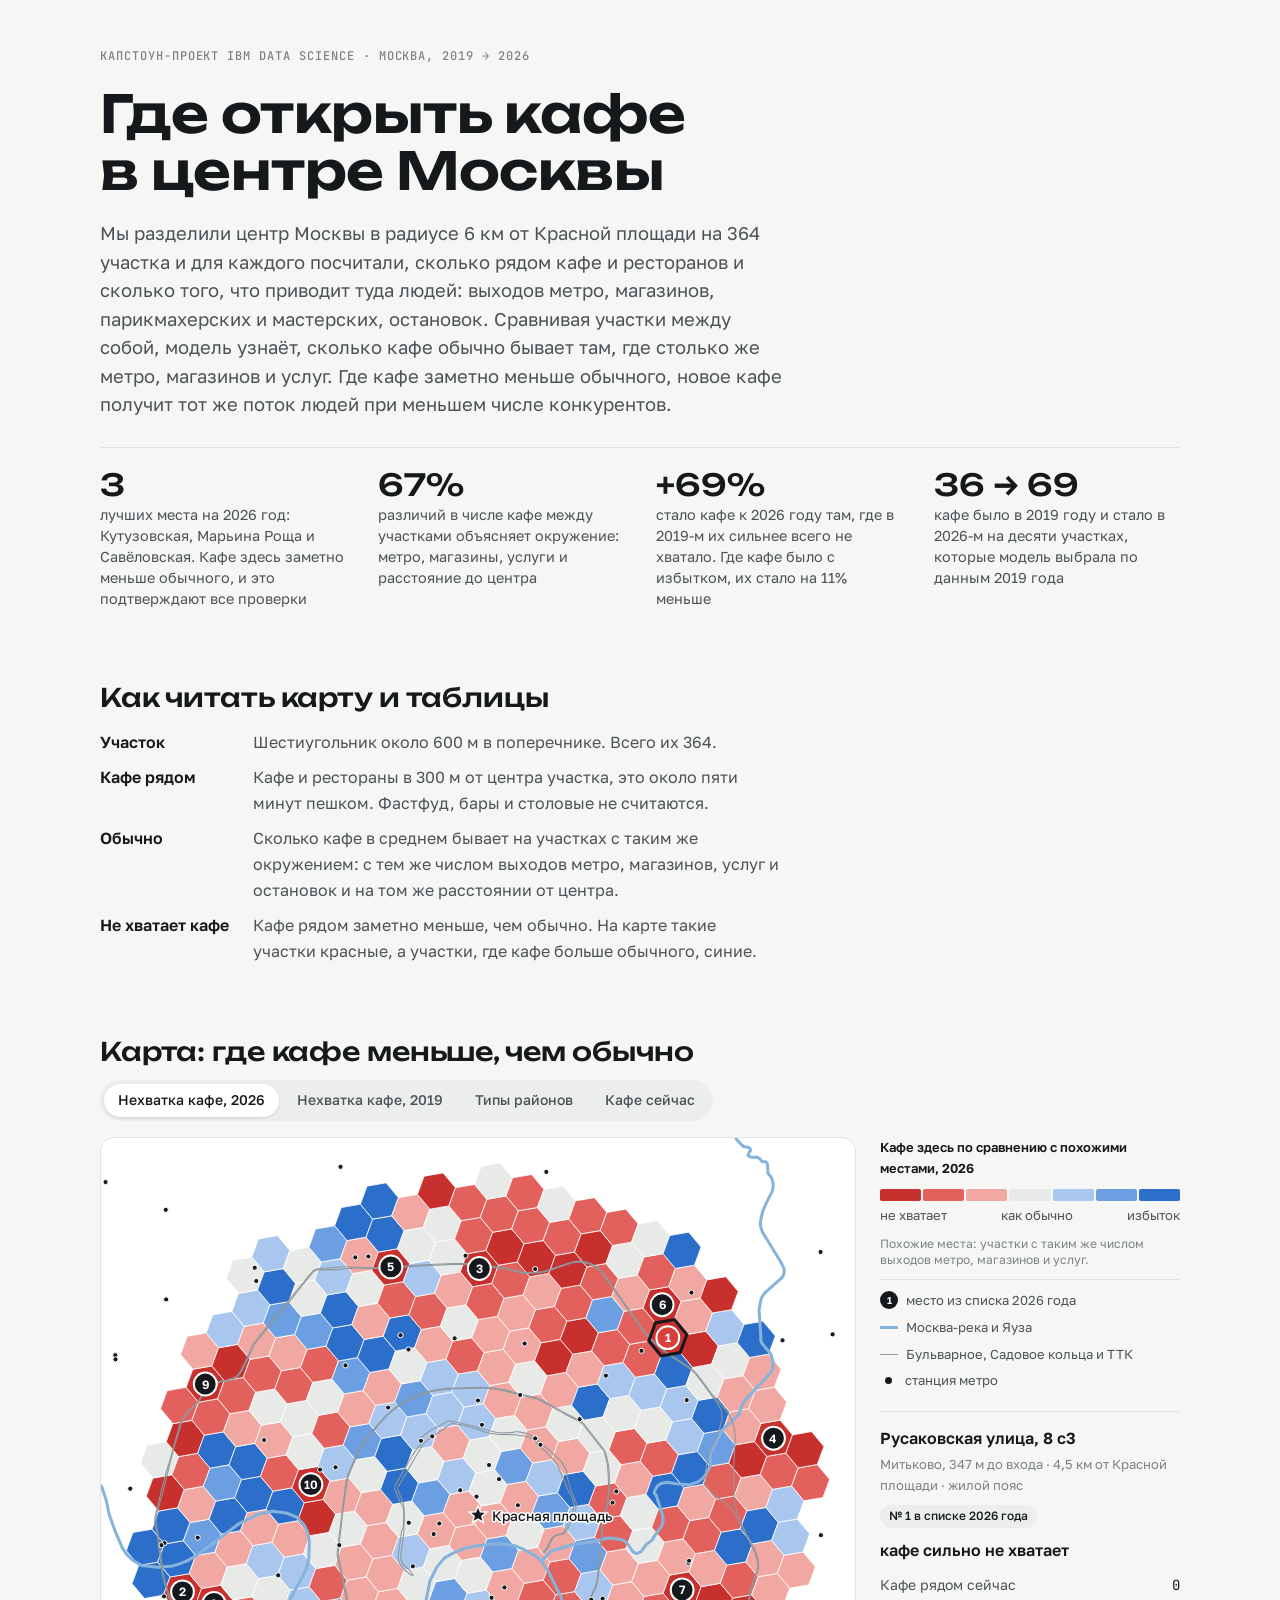
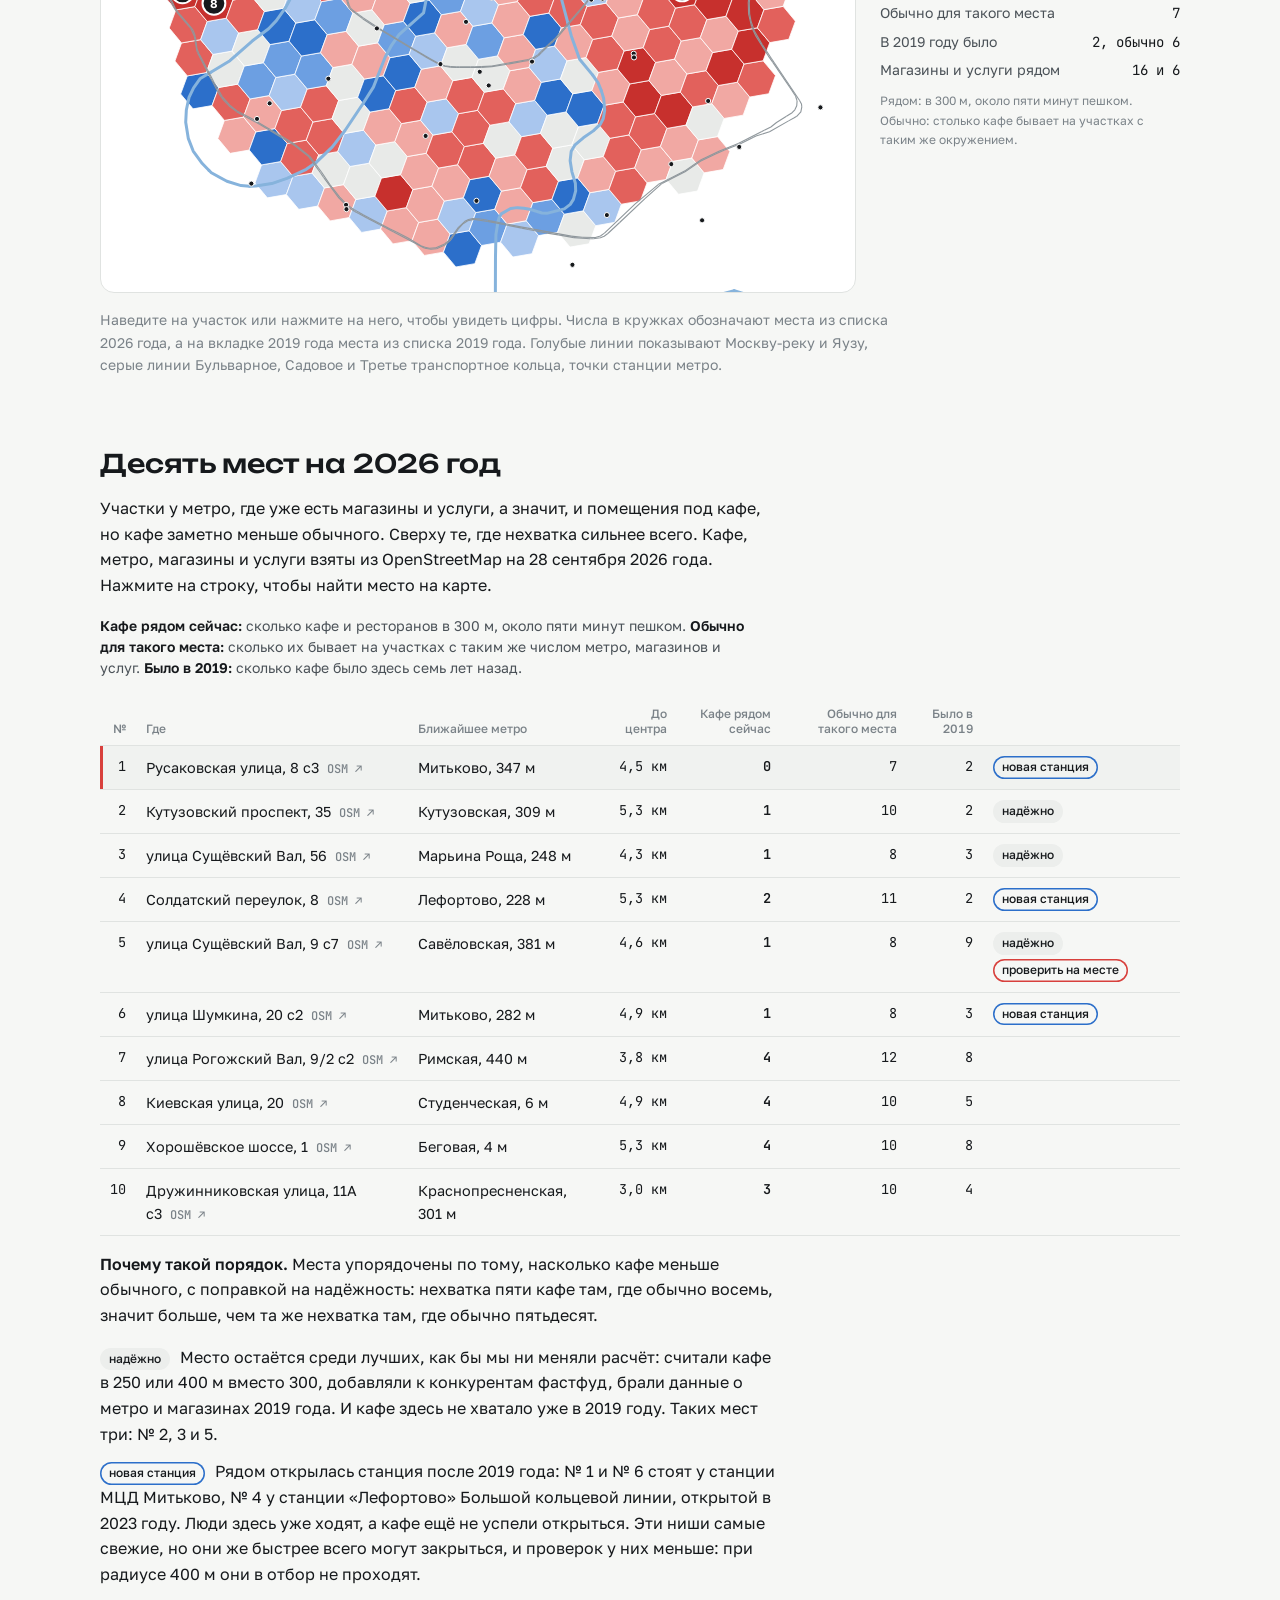
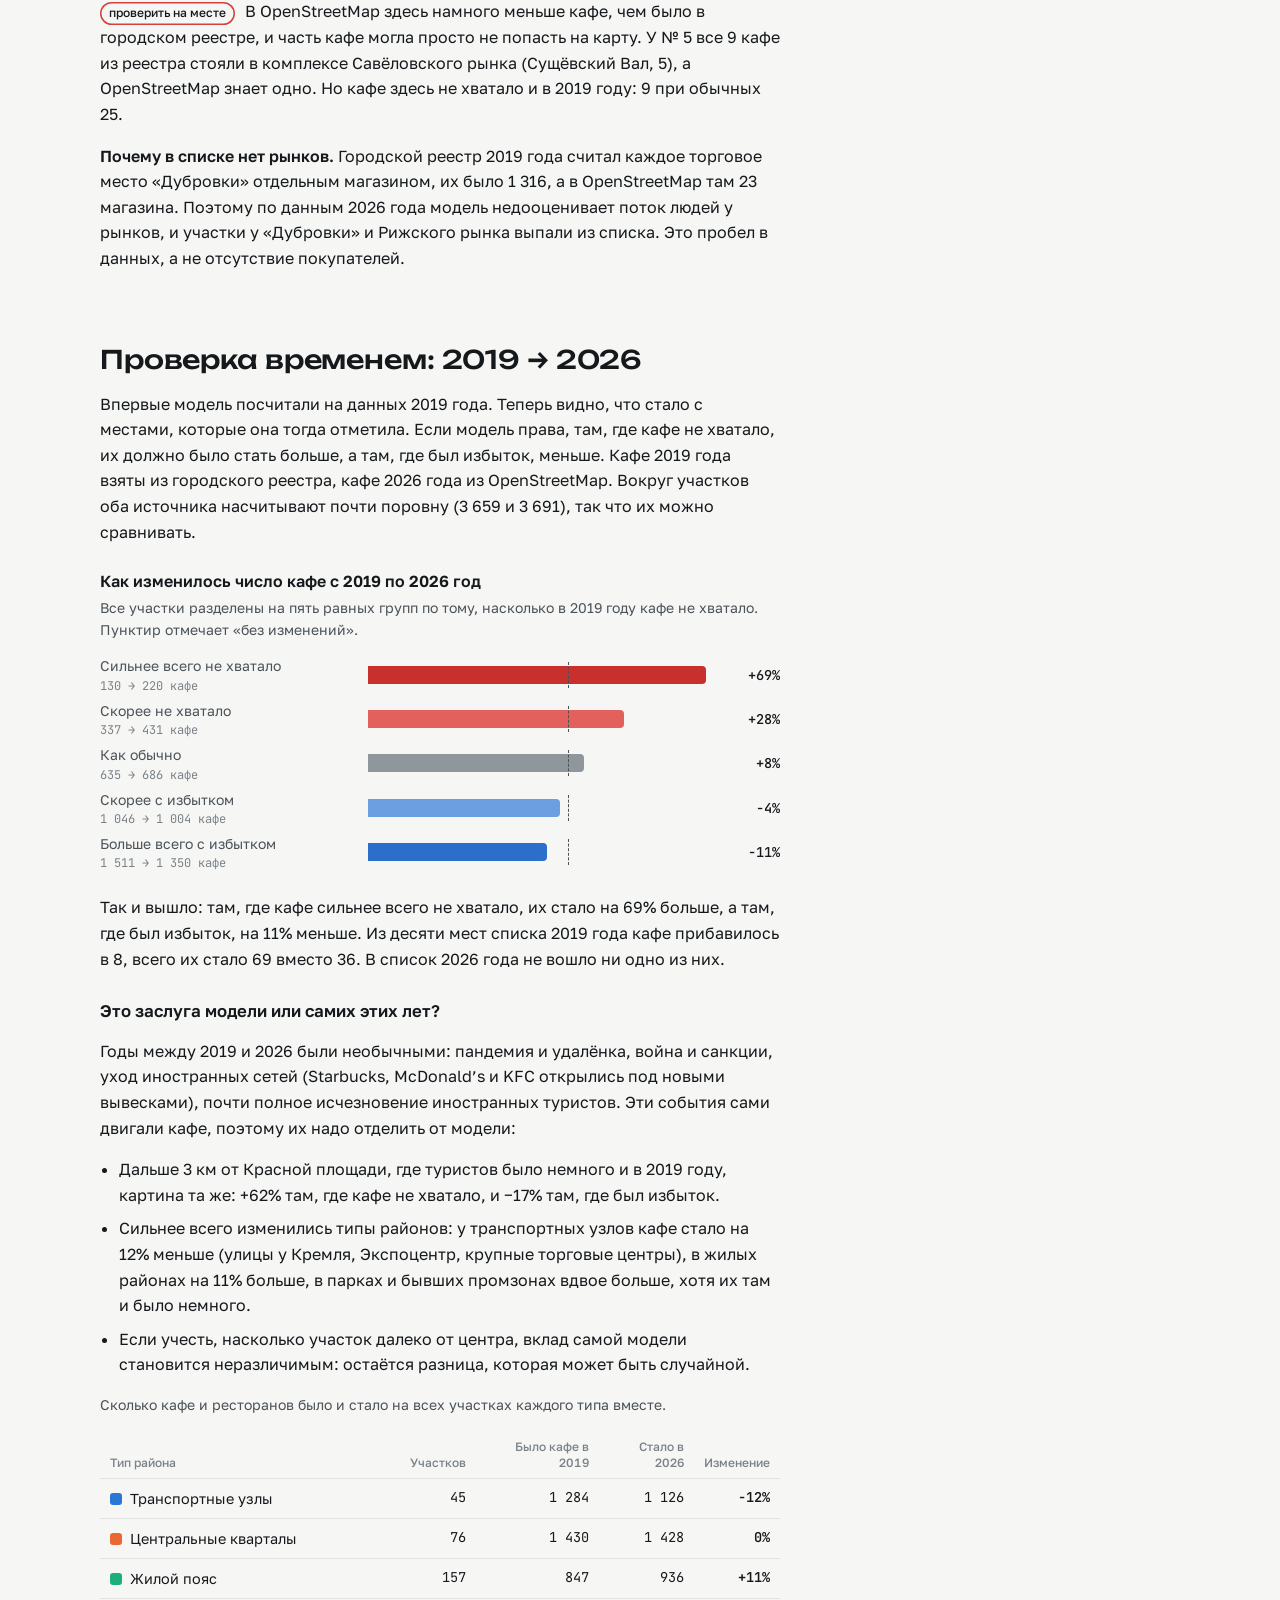
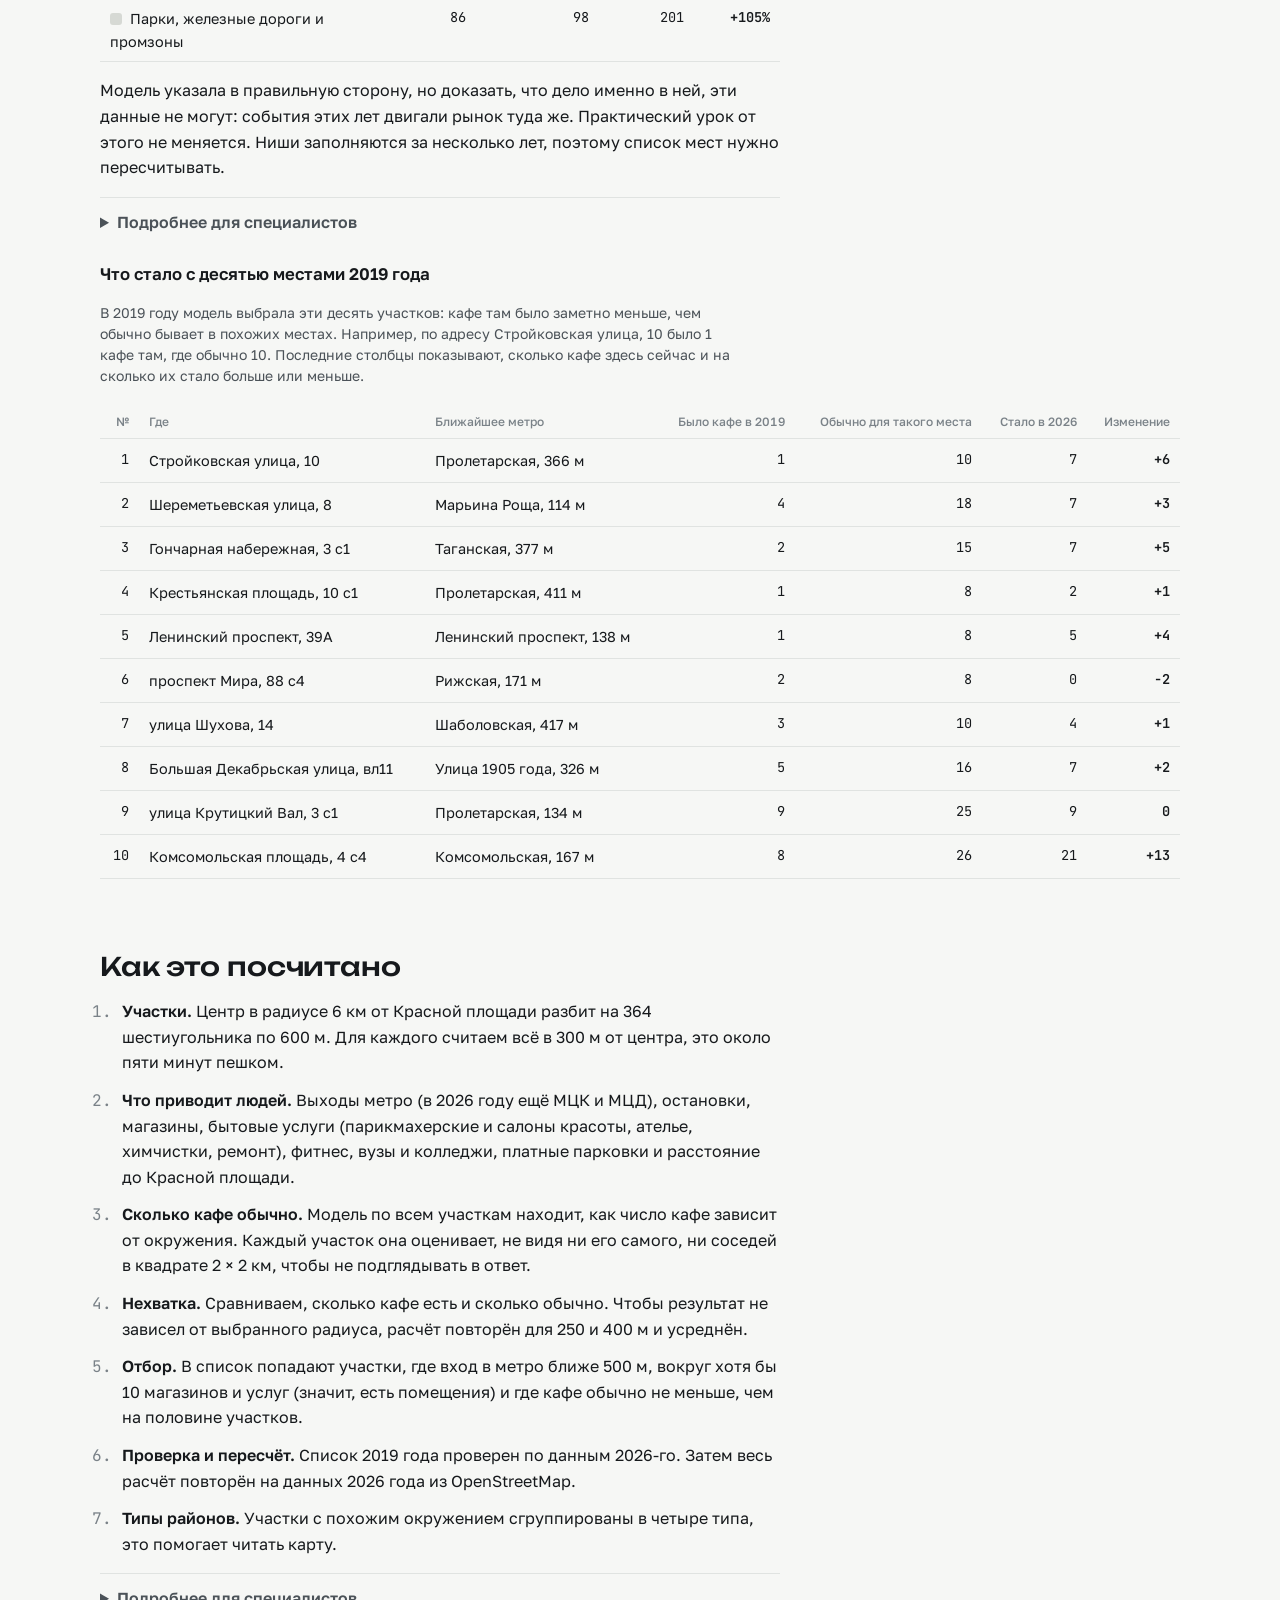
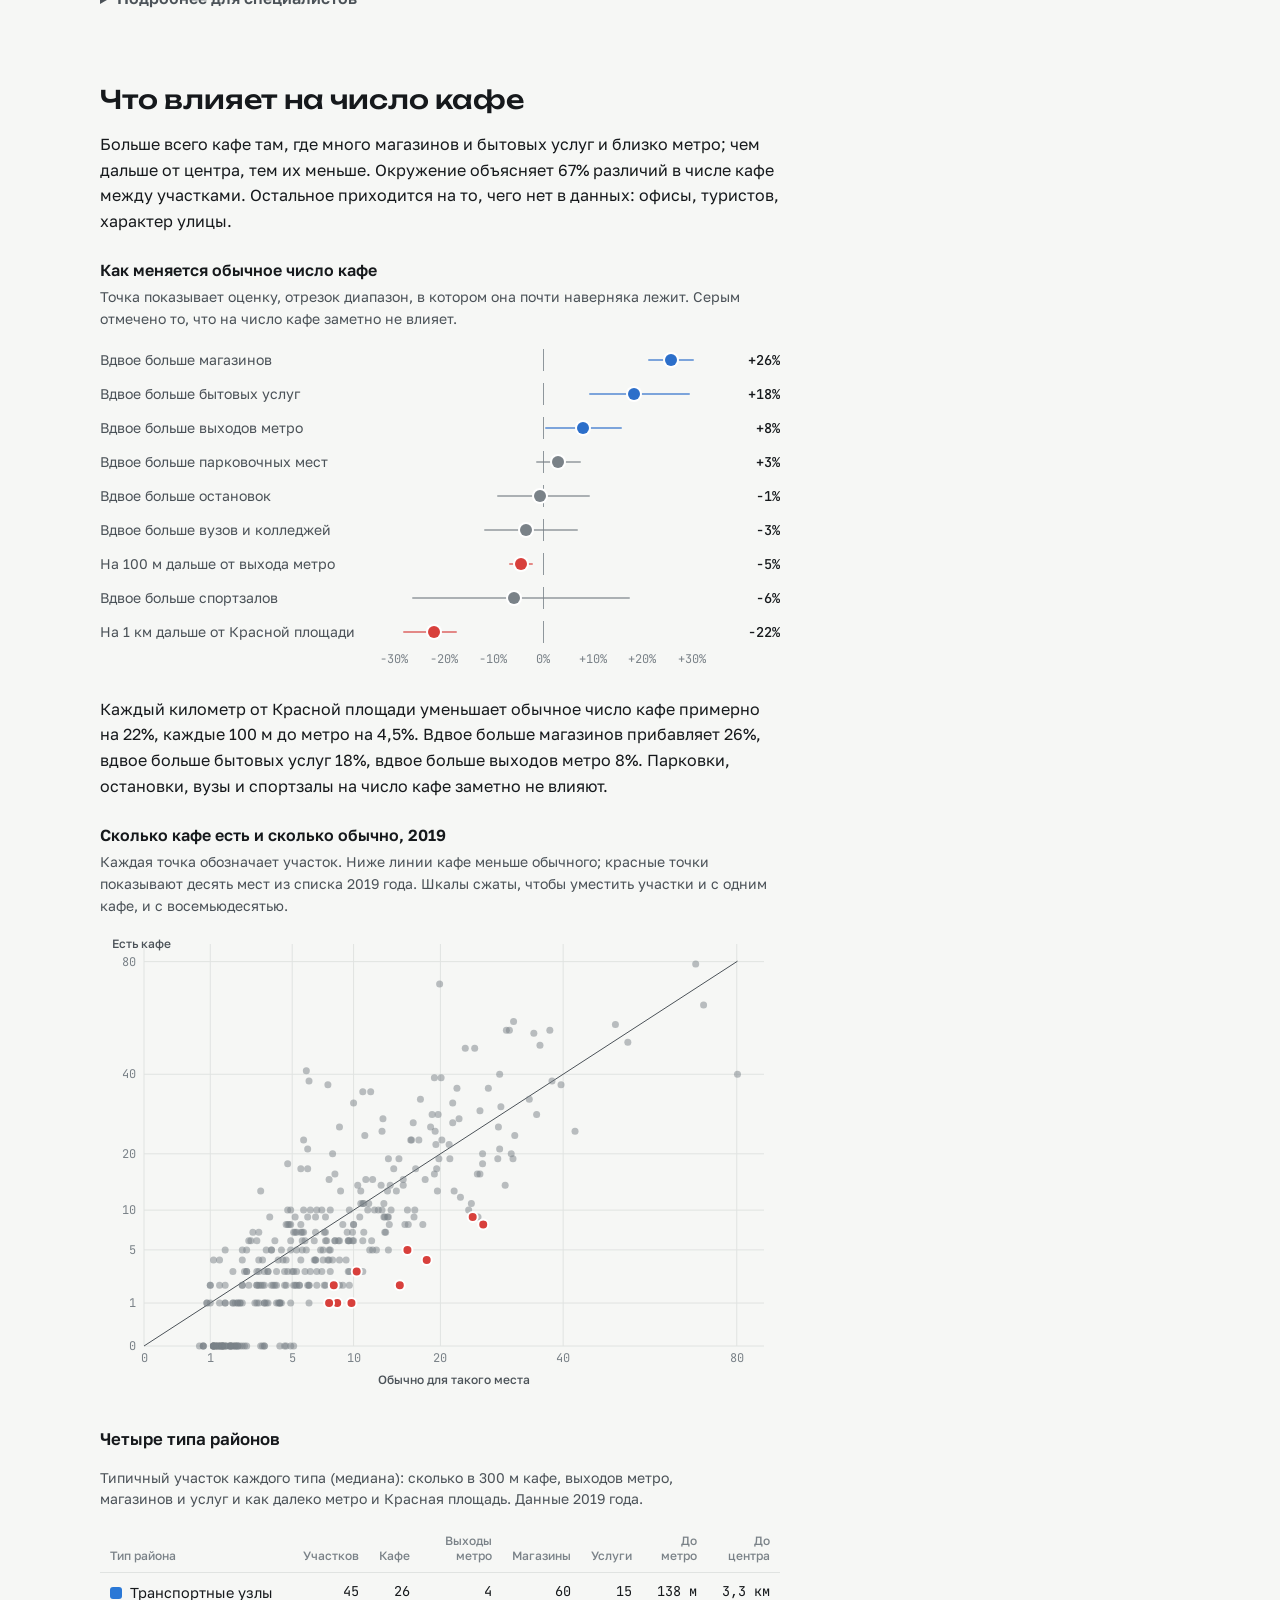
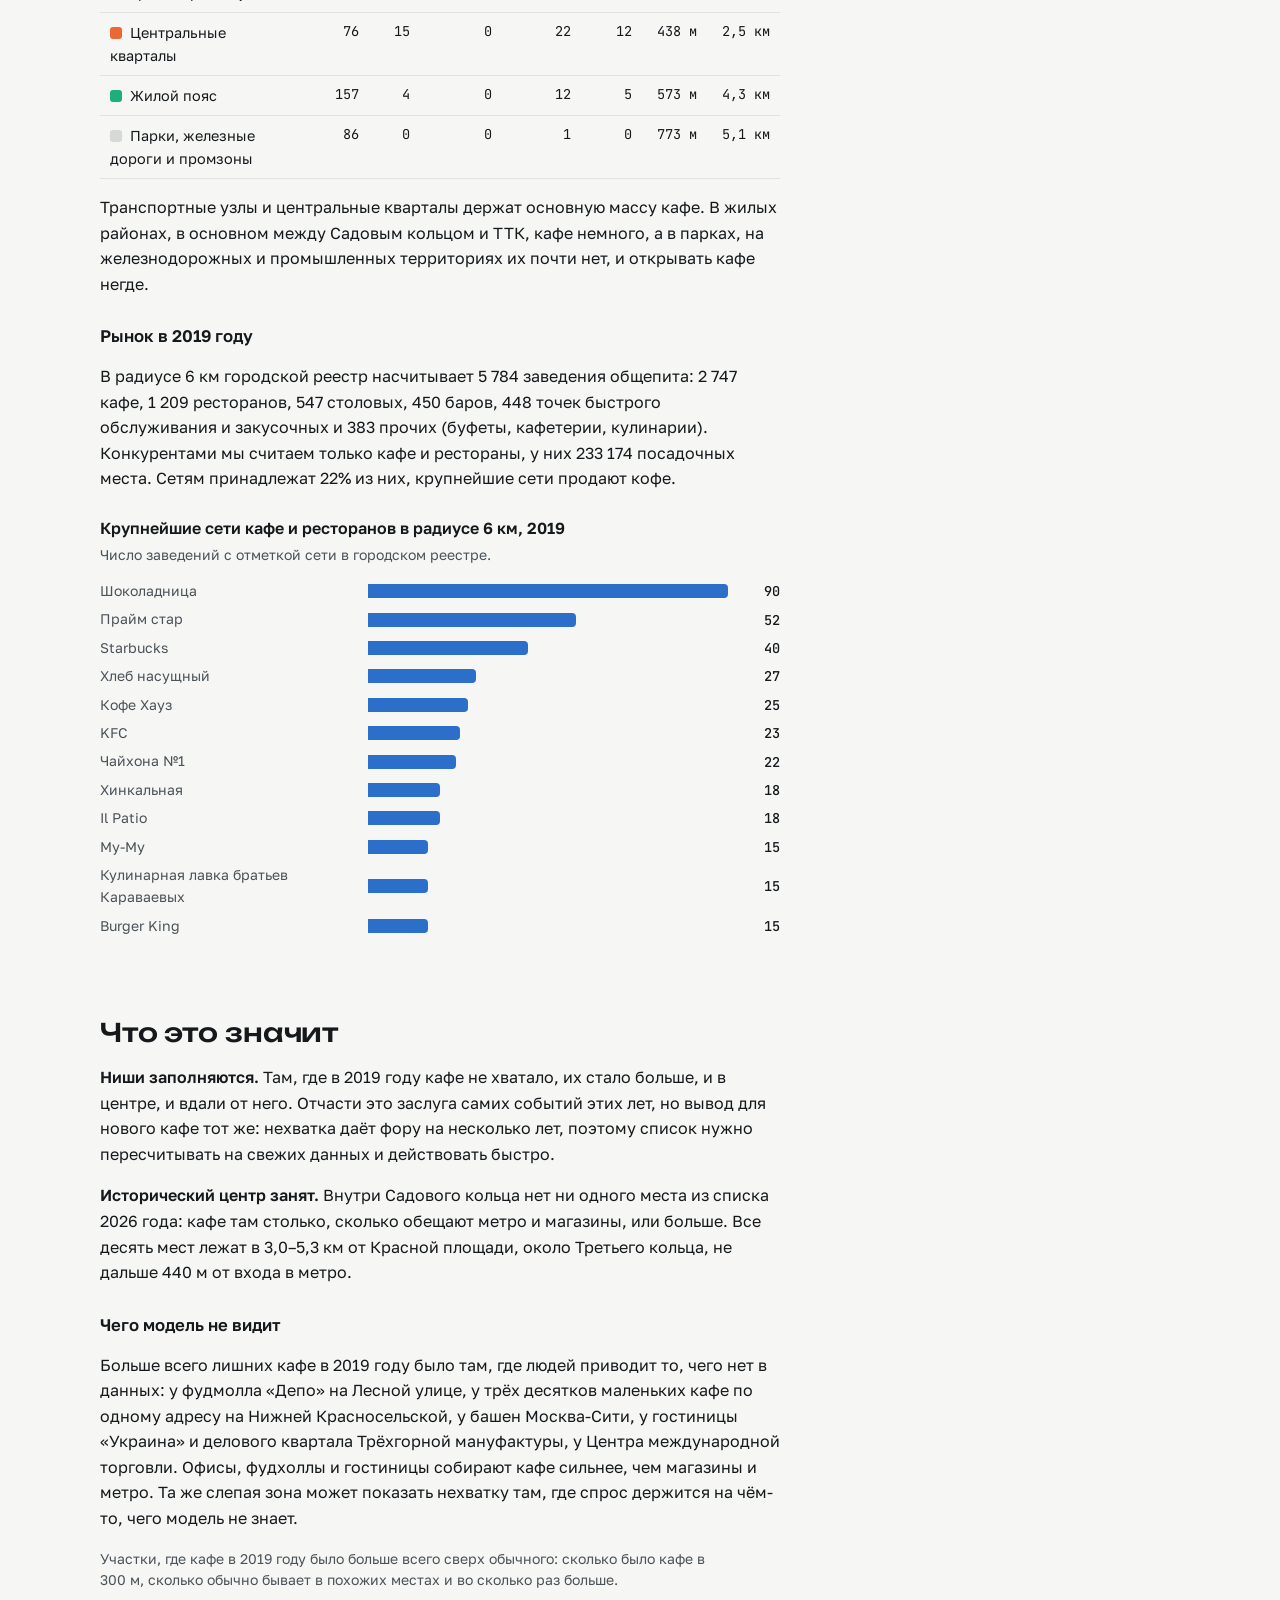
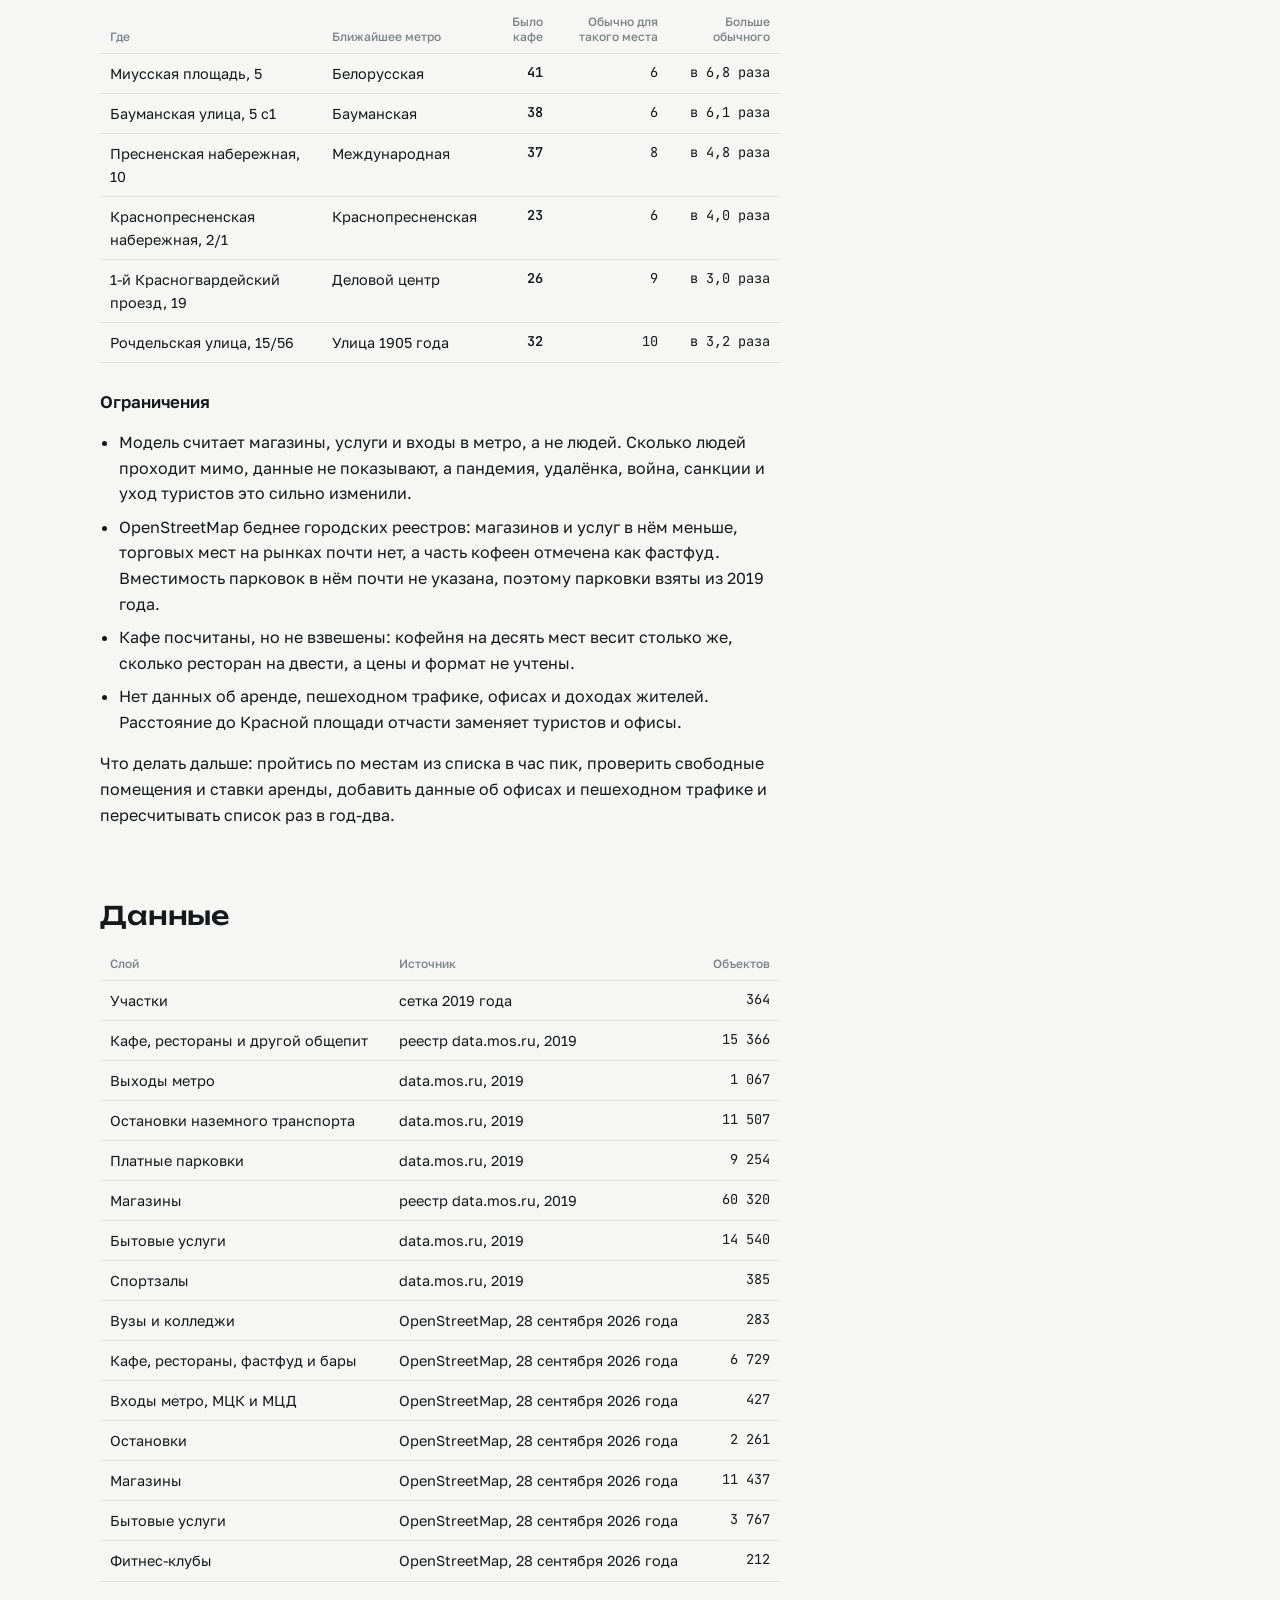
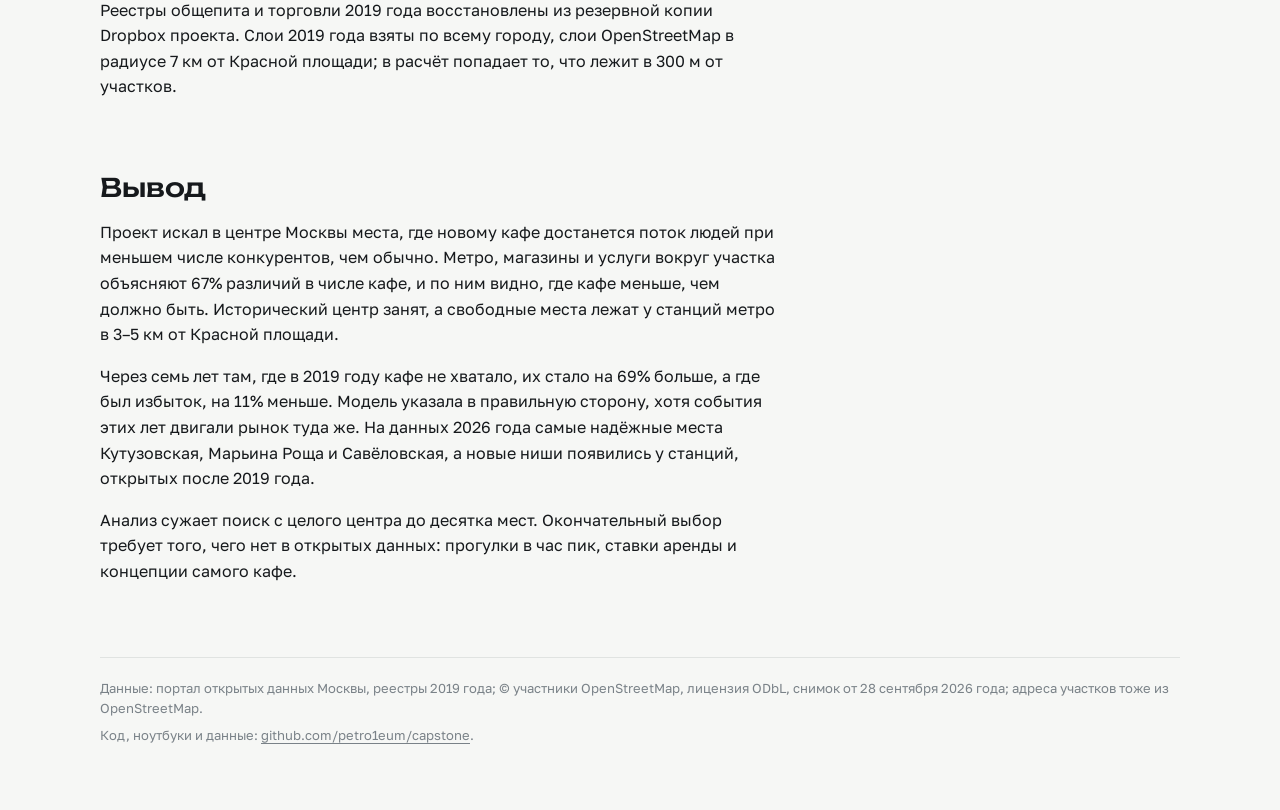
==== commit 15f43c9a: "Explain every table of the Russian page above it Readers still could not tell what the numbers of th" ====
--- a/report/report_ru.html
+++ b/report/report_ru.html
@@ -264,6 +264,7 @@
 .chip-notes .chip { margin-right: 6px; }
 td.key { font-weight: 600; color: var(--ink); }
 .table-note { margin: 6px 0 0; font-size: 0.8125rem; color: var(--muted); }
+.table-caption { margin: 0 0 4px; max-width: 72ch; font-size: 0.875rem; line-height: 1.5; color: var(--ink-2); }
 .glossary { margin: 0; display: grid; grid-template-columns: max-content minmax(0, 1fr); gap: 10px 24px; }
 .glossary div { display: contents; }
 .glossary dt { font-weight: 600; }
@@ -414,11 +415,9 @@
     <p class="prose">Участки у метро, где уже есть магазины и услуги, а значит, и помещения под кафе, но кафе
     заметно меньше обычного. Сверху те, где нехватка сильнее всего. Кафе, метро, магазины и услуги взяты
     из OpenStreetMap на 28&nbsp;сентября 2026&nbsp;года. Нажмите на строку, чтобы найти место на карте.</p>
-    <div class="table-wrap"><table class="shortlist"><thead><tr><th class="num">№</th><th>Где</th><th>Метро, до входа</th><th class="num">До центра</th><th class="num">Кафе рядом</th><th class="num">Обычно</th><th class="num">В 2019</th><th></th></tr></thead><tbody><tr data-cell="330" tabindex="0" aria-label="Показать место № 1 на карте"><td class="num">1</td><td class="address">Русаковская улица, 8 c3<a class="osm" href="https://www.openstreetmap.org/?mlat=55.782115&amp;mlon=37.67335#map=17/55.782115/37.67335" target="_blank" rel="noopener">OSM ↗</a></td><td>Митьково, 347&nbsp;м</td><td class="num">4,5&nbsp;км</td><td class="num key">0</td><td class="num">7</td><td class="num">2</td><td><span class="chips"><span class="chip new">новая станция</span></span></td></tr><tr data-cell="60" tabindex="0" aria-label="Показать место № 2 на карте"><td class="num">2</td><td class="address">Кутузовский проспект, 35<a class="osm" href="https://www.openstreetmap.org/?mlat=55.740622&amp;mlon=37.539417#map=17/55.740622/37.539417" target="_blank" rel="noopener">OSM ↗</a></td><td>Кутузовская, 309&nbsp;м</td><td class="num">5,3&nbsp;км</td><td class="num key">1</td><td class="num">10</td><td class="num">2</td><td><span class="chips"><span class="chip">надёжно</span></span></td></tr><tr data-cell="324" tabindex="0" aria-label="Показать место № 3 на карте"><td class="num">3</td><td class="address">улица Сущёвский Вал, 56<a class="osm" href="https://www.openstreetmap.org/?mlat=55.792416&amp;mlon=37.620372#map=17/55.792416/37.620372" target="_blank" rel="noopener">OSM ↗</a></td><td>Марьина Роща, 248&nbsp;м</td><td class="num">4,3&nbsp;км</td><td class="num key">1</td><td class="num">8</td><td class="num">3</td><td><span class="chips"><span class="chip">надёжно</span></span></td></tr><tr data-cell="303" tabindex="0" aria-label="Показать место № 4 на карте"><td class="num">4</td><td class="address">Солдатский переулок, 8<a class="osm" href="https://www.openstreetmap.org/?mlat=55.766623&amp;mlon=37.703362#map=17/55.766623/37.703362" target="_blank" rel="noopener">OSM ↗</a></td><td>Лефортово, 228&nbsp;м</td><td class="num">5,3&nbsp;км</td><td class="num key">2</td><td class="num">11</td><td class="num">2</td><td><span class="chips"><span class="chip new">новая станция</span></span></td></tr><tr data-cell="307" tabindex="0" aria-label="Показать место № 5 на карте"><td class="num">5</td><td class="address">улица Сущёвский Вал, 9 с7<a class="osm" href="https://www.openstreetmap.org/?mlat=55.792391&amp;mlon=37.595654#map=17/55.792391/37.595654" target="_blank" rel="noopener">OSM ↗</a></td><td>Савёловская, 381&nbsp;м</td><td class="num">4,6&nbsp;км</td><td class="num key">1</td><td class="num">8</td><td class="num">9</td><td><span class="chips"><span class="chip">надёжно</span><span class="chip warn">проверить на месте</span></span></td></tr><tr data-cell="343" tabindex="0" aria-label="Показать место № 6 на карте"><td class="num">6</td><td class="address">улица Шумкина, 20 с2<a class="osm" href="https://www.openstreetmap.org/?mlat=55.787282&amp;mlon=37.671577#map=17/55.787282/37.671577" target="_blank" rel="noopener">OSM ↗</a></td><td>Митьково, 282&nbsp;м</td><td class="num">4,9&nbsp;км</td><td class="num key">1</td><td class="num">8</td><td class="num">3</td><td><span class="chips"><span class="chip new">новая станция</span></span></td></tr><tr data-cell="188" tabindex="0" aria-label="Показать место № 7 на карте"><td class="num">7</td><td class="address">улица Рогожский Вал, 9/2 с2<a class="osm" href="https://www.openstreetmap.org/?mlat=55.742498&amp;mlon=37.678702#map=17/55.742498/37.678702" target="_blank" rel="noopener">OSM ↗</a></td><td>Римская, 440&nbsp;м</td><td class="num">3,8&nbsp;км</td><td class="num key">4</td><td class="num">12</td><td class="num">8</td><td><span class="chips"></span></td></tr><tr data-cell="61" tabindex="0" aria-label="Показать место № 8 на карте"><td class="num">8</td><td class="address">Киевская улица, 20<a class="osm" href="https://www.openstreetmap.org/?mlat=55.738914&amp;mlon=37.548243#map=17/55.738914/37.548243" target="_blank" rel="noopener">OSM ↗</a></td><td>Студенческая, 6&nbsp;м</td><td class="num">4,9&nbsp;км</td><td class="num key">4</td><td class="num">10</td><td class="num">5</td><td><span class="chips"></span></td></tr><tr data-cell="192" tabindex="0" aria-label="Показать место № 9 на карте"><td class="num">9</td><td class="address">Хорошёвское шоссе, 1<a class="osm" href="https://www.openstreetmap.org/?mlat=55.773369&amp;mlon=37.544541#map=17/55.773369/37.544541" target="_blank" rel="noopener">OSM ↗</a></td><td>Беговая, 4&nbsp;м</td><td class="num">5,3&nbsp;км</td><td class="num key">4</td><td class="num">10</td><td class="num">8</td><td><span class="chips"></span></td></tr><tr data-cell="157" tabindex="0" aria-label="Показать место № 10 на карте"><td class="num">10</td><td class="address">Дружинниковская улица, 11А с3<a class="osm" href="https://www.openstreetmap.org/?mlat=55.757906&amp;mlon=37.574609#map=17/55.757906/37.574609" target="_blank" rel="noopener">OSM ↗</a></td><td>Краснопресненская, 301&nbsp;м</td><td class="num">3,0&nbsp;км</td><td class="num key">3</td><td class="num">10</td><td class="num">4</td><td><span class="chips"></span></td></tr></tbody></table></div>
+    <p class="table-caption"><strong>Кафе рядом сейчас:</strong> сколько кафе и ресторанов в 300&nbsp;м, около пяти минут пешком. <strong>Обычно для такого места:</strong> сколько их бывает на участках с таким же числом метро, магазинов и услуг. <strong>Было в 2019:</strong> сколько кафе было здесь семь лет назад.</p><div class="table-wrap"><table class="shortlist"><thead><tr><th class="num">№</th><th>Где</th><th>Ближайшее метро</th><th class="num">До центра</th><th class="num">Кафе рядом сейчас</th><th class="num">Обычно для такого места</th><th class="num">Было в 2019</th><th></th></tr></thead><tbody><tr data-cell="330" tabindex="0" aria-label="Показать место № 1 на карте"><td class="num">1</td><td class="address">Русаковская улица, 8 c3<a class="osm" href="https://www.openstreetmap.org/?mlat=55.782115&amp;mlon=37.67335#map=17/55.782115/37.67335" target="_blank" rel="noopener">OSM ↗</a></td><td>Митьково, 347&nbsp;м</td><td class="num">4,5&nbsp;км</td><td class="num key">0</td><td class="num">7</td><td class="num">2</td><td><span class="chips"><span class="chip new">новая станция</span></span></td></tr><tr data-cell="60" tabindex="0" aria-label="Показать место № 2 на карте"><td class="num">2</td><td class="address">Кутузовский проспект, 35<a class="osm" href="https://www.openstreetmap.org/?mlat=55.740622&amp;mlon=37.539417#map=17/55.740622/37.539417" target="_blank" rel="noopener">OSM ↗</a></td><td>Кутузовская, 309&nbsp;м</td><td class="num">5,3&nbsp;км</td><td class="num key">1</td><td class="num">10</td><td class="num">2</td><td><span class="chips"><span class="chip">надёжно</span></span></td></tr><tr data-cell="324" tabindex="0" aria-label="Показать место № 3 на карте"><td class="num">3</td><td class="address">улица Сущёвский Вал, 56<a class="osm" href="https://www.openstreetmap.org/?mlat=55.792416&amp;mlon=37.620372#map=17/55.792416/37.620372" target="_blank" rel="noopener">OSM ↗</a></td><td>Марьина Роща, 248&nbsp;м</td><td class="num">4,3&nbsp;км</td><td class="num key">1</td><td class="num">8</td><td class="num">3</td><td><span class="chips"><span class="chip">надёжно</span></span></td></tr><tr data-cell="303" tabindex="0" aria-label="Показать место № 4 на карте"><td class="num">4</td><td class="address">Солдатский переулок, 8<a class="osm" href="https://www.openstreetmap.org/?mlat=55.766623&amp;mlon=37.703362#map=17/55.766623/37.703362" target="_blank" rel="noopener">OSM ↗</a></td><td>Лефортово, 228&nbsp;м</td><td class="num">5,3&nbsp;км</td><td class="num key">2</td><td class="num">11</td><td class="num">2</td><td><span class="chips"><span class="chip new">новая станция</span></span></td></tr><tr data-cell="307" tabindex="0" aria-label="Показать место № 5 на карте"><td class="num">5</td><td class="address">улица Сущёвский Вал, 9 с7<a class="osm" href="https://www.openstreetmap.org/?mlat=55.792391&amp;mlon=37.595654#map=17/55.792391/37.595654" target="_blank" rel="noopener">OSM ↗</a></td><td>Савёловская, 381&nbsp;м</td><td class="num">4,6&nbsp;км</td><td class="num key">1</td><td class="num">8</td><td class="num">9</td><td><span class="chips"><span class="chip">надёжно</span><span class="chip warn">проверить на месте</span></span></td></tr><tr data-cell="343" tabindex="0" aria-label="Показать место № 6 на карте"><td class="num">6</td><td class="address">улица Шумкина, 20 с2<a class="osm" href="https://www.openstreetmap.org/?mlat=55.787282&amp;mlon=37.671577#map=17/55.787282/37.671577" target="_blank" rel="noopener">OSM ↗</a></td><td>Митьково, 282&nbsp;м</td><td class="num">4,9&nbsp;км</td><td class="num key">1</td><td class="num">8</td><td class="num">3</td><td><span class="chips"><span class="chip new">новая станция</span></span></td></tr><tr data-cell="188" tabindex="0" aria-label="Показать место № 7 на карте"><td class="num">7</td><td class="address">улица Рогожский Вал, 9/2 с2<a class="osm" href="https://www.openstreetmap.org/?mlat=55.742498&amp;mlon=37.678702#map=17/55.742498/37.678702" target="_blank" rel="noopener">OSM ↗</a></td><td>Римская, 440&nbsp;м</td><td class="num">3,8&nbsp;км</td><td class="num key">4</td><td class="num">12</td><td class="num">8</td><td><span class="chips"></span></td></tr><tr data-cell="61" tabindex="0" aria-label="Показать место № 8 на карте"><td class="num">8</td><td class="address">Киевская улица, 20<a class="osm" href="https://www.openstreetmap.org/?mlat=55.738914&amp;mlon=37.548243#map=17/55.738914/37.548243" target="_blank" rel="noopener">OSM ↗</a></td><td>Студенческая, 6&nbsp;м</td><td class="num">4,9&nbsp;км</td><td class="num key">4</td><td class="num">10</td><td class="num">5</td><td><span class="chips"></span></td></tr><tr data-cell="192" tabindex="0" aria-label="Показать место № 9 на карте"><td class="num">9</td><td class="address">Хорошёвское шоссе, 1<a class="osm" href="https://www.openstreetmap.org/?mlat=55.773369&amp;mlon=37.544541#map=17/55.773369/37.544541" target="_blank" rel="noopener">OSM ↗</a></td><td>Беговая, 4&nbsp;м</td><td class="num">5,3&nbsp;км</td><td class="num key">4</td><td class="num">10</td><td class="num">8</td><td><span class="chips"></span></td></tr><tr data-cell="157" tabindex="0" aria-label="Показать место № 10 на карте"><td class="num">10</td><td class="address">Дружинниковская улица, 11А с3<a class="osm" href="https://www.openstreetmap.org/?mlat=55.757906&amp;mlon=37.574609#map=17/55.757906/37.574609" target="_blank" rel="noopener">OSM ↗</a></td><td>Краснопресненская, 301&nbsp;м</td><td class="num">3,0&nbsp;км</td><td class="num key">3</td><td class="num">10</td><td class="num">4</td><td><span class="chips"></span></td></tr></tbody></table></div>
     <div class="prose">
-      <p><strong>Как читать таблицу.</strong> «Кафе рядом» показывает, сколько кафе и ресторанов сейчас
-      в 300&nbsp;м от участка, «Обычно» показывает, сколько их бывает у похожих участков, а «В 2019» сколько
-      было по городскому реестру семь лет назад. Места упорядочены по тому, насколько кафе меньше обычного,
+      <p><strong>Почему такой порядок.</strong> Места упорядочены по тому, насколько кафе меньше обычного,
       с поправкой на надёжность: нехватка пяти кафе там, где обычно восемь, значит больше, чем та же
       нехватка там, где обычно пятьдесят.</p>
       <ul class="chip-notes">
@@ -468,7 +467,7 @@
         <li>Если учесть, насколько участок далеко от центра, вклад самой модели становится неразличимым:
         остаётся разница, которая может быть случайной.</li>
       </ul>
-      <div class="table-wrap"><table class="compact"><thead><tr><th>Тип района</th><th class="num">Участков</th><th class="num">Кафе в 2019</th><th class="num">Кафе в 2026</th><th class="num">Изменение</th></tr></thead><tbody><tr><td><span class="swatch t0" aria-hidden="true"></span>Транспортные узлы</td><td class="num">45</td><td class="num">1 284</td><td class="num">1 126</td><td class="num key">−12%</td></tr><tr><td><span class="swatch t1" aria-hidden="true"></span>Центральные кварталы</td><td class="num">76</td><td class="num">1 430</td><td class="num">1 428</td><td class="num key">0%</td></tr><tr><td><span class="swatch t2" aria-hidden="true"></span>Жилой пояс</td><td class="num">157</td><td class="num">847</td><td class="num">936</td><td class="num key">+11%</td></tr><tr><td><span class="swatch t3" aria-hidden="true"></span>Парки, железные дороги и промзоны</td><td class="num">86</td><td class="num">98</td><td class="num">201</td><td class="num key">+105%</td></tr></tbody></table></div>
+      <p class="table-caption">Сколько кафе и ресторанов было и стало на всех участках каждого типа вместе.</p><div class="table-wrap"><table class="compact"><thead><tr><th>Тип района</th><th class="num">Участков</th><th class="num">Было кафе в 2019</th><th class="num">Стало в 2026</th><th class="num">Изменение</th></tr></thead><tbody><tr><td><span class="swatch t0" aria-hidden="true"></span>Транспортные узлы</td><td class="num">45</td><td class="num">1 284</td><td class="num">1 126</td><td class="num key">−12%</td></tr><tr><td><span class="swatch t1" aria-hidden="true"></span>Центральные кварталы</td><td class="num">76</td><td class="num">1 430</td><td class="num">1 428</td><td class="num key">0%</td></tr><tr><td><span class="swatch t2" aria-hidden="true"></span>Жилой пояс</td><td class="num">157</td><td class="num">847</td><td class="num">936</td><td class="num key">+11%</td></tr><tr><td><span class="swatch t3" aria-hidden="true"></span>Парки, железные дороги и промзоны</td><td class="num">86</td><td class="num">98</td><td class="num">201</td><td class="num key">+105%</td></tr></tbody></table></div>
       <p>Модель указала в правильную сторону, но доказать, что дело именно в ней, эти данные не могут:
       события этих лет двигали рынок туда же. Практический урок от этого не меняется. Ниши заполняются
       за несколько лет, поэтому список мест нужно пересчитывать.</p>
@@ -482,7 +481,7 @@
       </details>
       <h3>Что стало с десятью местами 2019 года</h3>
     </div>
-    <div class="table-wrap"><table class="shortlist history"><thead><tr><th class="num">№</th><th>Где</th><th>Метро, до входа</th><th class="num">Кафе в 2019</th><th class="num">Обычно в 2019</th><th class="num">Кафе в 2026</th></tr></thead><tbody><tr data-cell="149" tabindex="0" aria-label="Показать место № 1 списка 2019 года на карте"><td class="num">1</td><td class="address">Стройковская улица, 10</td><td>Пролетарская, 366&nbsp;м</td><td class="num key">1</td><td class="num">10</td><td class="num">7 <span class="delta">+6</span></td></tr><tr data-cell="337" tabindex="0" aria-label="Показать место № 2 списка 2019 года на карте"><td class="num">2</td><td class="address">Шереметьевская улица, 8</td><td>Марьина Роща, 114&nbsp;м</td><td class="num key">4</td><td class="num">18</td><td class="num">7 <span class="delta">+3</span></td></tr><tr data-cell="146" tabindex="0" aria-label="Показать место № 3 списка 2019 года на карте"><td class="num">3</td><td class="address">Гончарная набережная, 3 с1</td><td>Таганская, 377&nbsp;м</td><td class="num key">2</td><td class="num">15</td><td class="num">7 <span class="delta">+5</span></td></tr><tr data-cell="128" tabindex="0" aria-label="Показать место № 4 списка 2019 года на карте"><td class="num">4</td><td class="address">Крестьянская площадь, 10 с1</td><td>Пролетарская, 411&nbsp;м</td><td class="num key">1</td><td class="num">8</td><td class="num">2 <span class="delta">+1</span></td></tr><tr data-cell="2" tabindex="0" aria-label="Показать место № 5 списка 2019 года на карте"><td class="num">5</td><td class="address">Ленинский проспект, 39А</td><td>Ленинский проспект, 138&nbsp;м</td><td class="num key">1</td><td class="num">8</td><td class="num">5 <span class="delta">+4</span></td></tr><tr data-cell="339" tabindex="0" aria-label="Показать место № 6 списка 2019 года на карте"><td class="num">6</td><td class="address">проспект Мира, 88 с4</td><td>Рижская, 171&nbsp;м</td><td class="num key">2</td><td class="num">8</td><td class="num">0 <span class="delta">−2</span></td></tr><tr data-cell="38" tabindex="0" aria-label="Показать место № 7 списка 2019 года на карте"><td class="num">7</td><td class="address">улица Шухова, 14</td><td>Шаболовская, 417&nbsp;м</td><td class="num key">3</td><td class="num">10</td><td class="num">4 <span class="delta">+1</span></td></tr><tr data-cell="174" tabindex="0" aria-label="Показать место № 8 списка 2019 года на карте"><td class="num">8</td><td class="address">Большая Декабрьская улица, вл11</td><td>Улица 1905 года, 326&nbsp;м</td><td class="num key">5</td><td class="num">16</td><td class="num">7 <span class="delta">+2</span></td></tr><tr data-cell="129" tabindex="0" aria-label="Показать место № 9 списка 2019 года на карте"><td class="num">9</td><td class="address">улица Крутицкий Вал, 3 с1</td><td>Пролетарская, 134&nbsp;м</td><td class="num key">9</td><td class="num">25</td><td class="num">9 <span class="delta">±0</span></td></tr><tr data-cell="298" tabindex="0" aria-label="Показать место № 10 списка 2019 года на карте"><td class="num">10</td><td class="address">Комсомольская площадь, 4 с4</td><td>Комсомольская, 167&nbsp;м</td><td class="num key">8</td><td class="num">26</td><td class="num">21 <span class="delta">+13</span></td></tr></tbody></table></div>
+    <p class="table-caption">В 2019 году модель выбрала эти десять участков: кафе там было заметно меньше, чем обычно бывает в похожих местах. Например, по адресу Стройковская улица, 10 было 1 кафе там, где обычно 10. Последние столбцы показывают, сколько кафе здесь сейчас и на сколько их стало больше или меньше.</p><div class="table-wrap"><table class="shortlist history"><thead><tr><th class="num">№</th><th>Где</th><th>Ближайшее метро</th><th class="num">Было кафе в 2019</th><th class="num">Обычно для такого места</th><th class="num">Стало в 2026</th><th class="num">Изменение</th></tr></thead><tbody><tr data-cell="149" tabindex="0" aria-label="Показать место № 1 списка 2019 года на карте"><td class="num">1</td><td class="address">Стройковская улица, 10</td><td>Пролетарская, 366&nbsp;м</td><td class="num">1</td><td class="num">10</td><td class="num">7</td><td class="num key">+6</td></tr><tr data-cell="337" tabindex="0" aria-label="Показать место № 2 списка 2019 года на карте"><td class="num">2</td><td class="address">Шереметьевская улица, 8</td><td>Марьина Роща, 114&nbsp;м</td><td class="num">4</td><td class="num">18</td><td class="num">7</td><td class="num key">+3</td></tr><tr data-cell="146" tabindex="0" aria-label="Показать место № 3 списка 2019 года на карте"><td class="num">3</td><td class="address">Гончарная набережная, 3 с1</td><td>Таганская, 377&nbsp;м</td><td class="num">2</td><td class="num">15</td><td class="num">7</td><td class="num key">+5</td></tr><tr data-cell="128" tabindex="0" aria-label="Показать место № 4 списка 2019 года на карте"><td class="num">4</td><td class="address">Крестьянская площадь, 10 с1</td><td>Пролетарская, 411&nbsp;м</td><td class="num">1</td><td class="num">8</td><td class="num">2</td><td class="num key">+1</td></tr><tr data-cell="2" tabindex="0" aria-label="Показать место № 5 списка 2019 года на карте"><td class="num">5</td><td class="address">Ленинский проспект, 39А</td><td>Ленинский проспект, 138&nbsp;м</td><td class="num">1</td><td class="num">8</td><td class="num">5</td><td class="num key">+4</td></tr><tr data-cell="339" tabindex="0" aria-label="Показать место № 6 списка 2019 года на карте"><td class="num">6</td><td class="address">проспект Мира, 88 с4</td><td>Рижская, 171&nbsp;м</td><td class="num">2</td><td class="num">8</td><td class="num">0</td><td class="num key">−2</td></tr><tr data-cell="38" tabindex="0" aria-label="Показать место № 7 списка 2019 года на карте"><td class="num">7</td><td class="address">улица Шухова, 14</td><td>Шаболовская, 417&nbsp;м</td><td class="num">3</td><td class="num">10</td><td class="num">4</td><td class="num key">+1</td></tr><tr data-cell="174" tabindex="0" aria-label="Показать место № 8 списка 2019 года на карте"><td class="num">8</td><td class="address">Большая Декабрьская улица, вл11</td><td>Улица 1905 года, 326&nbsp;м</td><td class="num">5</td><td class="num">16</td><td class="num">7</td><td class="num key">+2</td></tr><tr data-cell="129" tabindex="0" aria-label="Показать место № 9 списка 2019 года на карте"><td class="num">9</td><td class="address">улица Крутицкий Вал, 3 с1</td><td>Пролетарская, 134&nbsp;м</td><td class="num">9</td><td class="num">25</td><td class="num">9</td><td class="num key">0</td></tr><tr data-cell="298" tabindex="0" aria-label="Показать место № 10 списка 2019 года на карте"><td class="num">10</td><td class="address">Комсомольская площадь, 4 с4</td><td>Комсомольская, 167&nbsp;м</td><td class="num">8</td><td class="num">26</td><td class="num">21</td><td class="num key">+13</td></tr></tbody></table></div>
   </section>
 
   <section class="prose" id="method" aria-labelledby="method-title">
@@ -543,7 +542,7 @@
       </div>
     </figure>
     <h3>Четыре типа районов</h3>
-    <div class="table-wrap"><table class="compact"><thead><tr><th>Тип района</th><th class="num">Участков</th><th class="num">Кафе</th><th class="num">Выходы метро</th><th class="num">Магазины</th><th class="num">Услуги</th><th class="num">До метро</th><th class="num">До центра</th></tr></thead><tbody><tr><td><span class="swatch t0" aria-hidden="true"></span>Транспортные узлы</td><td class="num">45</td><td class="num">26</td><td class="num">4</td><td class="num">60</td><td class="num">15</td><td class="num">138&nbsp;м</td><td class="num">3,3&nbsp;км</td></tr><tr><td><span class="swatch t1" aria-hidden="true"></span>Центральные кварталы</td><td class="num">76</td><td class="num">15</td><td class="num">0</td><td class="num">22</td><td class="num">12</td><td class="num">438&nbsp;м</td><td class="num">2,5&nbsp;км</td></tr><tr><td><span class="swatch t2" aria-hidden="true"></span>Жилой пояс</td><td class="num">157</td><td class="num">4</td><td class="num">0</td><td class="num">12</td><td class="num">5</td><td class="num">573&nbsp;м</td><td class="num">4,3&nbsp;км</td></tr><tr><td><span class="swatch t3" aria-hidden="true"></span>Парки, железные дороги и промзоны</td><td class="num">86</td><td class="num">0</td><td class="num">0</td><td class="num">1</td><td class="num">0</td><td class="num">773&nbsp;м</td><td class="num">5,1&nbsp;км</td></tr></tbody></table></div><p class="table-note">Типичный участок каждого типа (медиана), всё в 300&nbsp;м, данные 2019 года.</p>
+    <p class="table-caption">Типичный участок каждого типа (медиана): сколько в 300&nbsp;м кафе, выходов метро, магазинов и услуг и как далеко метро и Красная площадь. Данные 2019 года.</p><div class="table-wrap"><table class="compact"><thead><tr><th>Тип района</th><th class="num">Участков</th><th class="num">Кафе</th><th class="num">Выходы метро</th><th class="num">Магазины</th><th class="num">Услуги</th><th class="num">До метро</th><th class="num">До центра</th></tr></thead><tbody><tr><td><span class="swatch t0" aria-hidden="true"></span>Транспортные узлы</td><td class="num">45</td><td class="num">26</td><td class="num">4</td><td class="num">60</td><td class="num">15</td><td class="num">138&nbsp;м</td><td class="num">3,3&nbsp;км</td></tr><tr><td><span class="swatch t1" aria-hidden="true"></span>Центральные кварталы</td><td class="num">76</td><td class="num">15</td><td class="num">0</td><td class="num">22</td><td class="num">12</td><td class="num">438&nbsp;м</td><td class="num">2,5&nbsp;км</td></tr><tr><td><span class="swatch t2" aria-hidden="true"></span>Жилой пояс</td><td class="num">157</td><td class="num">4</td><td class="num">0</td><td class="num">12</td><td class="num">5</td><td class="num">573&nbsp;м</td><td class="num">4,3&nbsp;км</td></tr><tr><td><span class="swatch t3" aria-hidden="true"></span>Парки, железные дороги и промзоны</td><td class="num">86</td><td class="num">0</td><td class="num">0</td><td class="num">1</td><td class="num">0</td><td class="num">773&nbsp;м</td><td class="num">5,1&nbsp;км</td></tr></tbody></table></div>
     <p>Транспортные узлы и центральные кварталы держат основную массу кафе. В жилых районах, в основном между
     Садовым кольцом и ТТК, кафе немного, а в парках, на железнодорожных и промышленных территориях их почти
     нет, и открывать кафе негде.</p>
@@ -570,7 +569,7 @@
     у башен Москва-Сити, у гостиницы «Украина» и делового квартала Трёхгорной мануфактуры, у Центра
     международной торговли. Офисы, фудхоллы и гостиницы собирают кафе сильнее, чем магазины и метро. Та же
     слепая зона может показать нехватку там, где спрос держится на чём-то, чего модель не знает.</p>
-    <div class="table-wrap"><table class="compact"><thead><tr><th>Где</th><th>Метро</th><th class="num">Кафе рядом</th><th class="num">Обычно</th><th class="num">Больше обычного</th></tr></thead><tbody><tr><td>Миусская площадь, 5</td><td>Белорусская</td><td class="num key">41</td><td class="num">6</td><td class="num">в&nbsp;6,8 раза</td></tr><tr><td>Бауманская улица, 5 с1</td><td>Бауманская</td><td class="num key">38</td><td class="num">6</td><td class="num">в&nbsp;6,1 раза</td></tr><tr><td>Пресненская набережная, 10</td><td>Международная</td><td class="num key">37</td><td class="num">8</td><td class="num">в&nbsp;4,8 раза</td></tr><tr><td>Краснопресненская набережная, 2/1</td><td>Краснопресненская</td><td class="num key">23</td><td class="num">6</td><td class="num">в&nbsp;4,0 раза</td></tr><tr><td>1-й Красногвардейский проезд, 19</td><td>Деловой центр</td><td class="num key">26</td><td class="num">9</td><td class="num">в&nbsp;3,0 раза</td></tr><tr><td>Рочдельская улица, 15/56</td><td>Улица 1905 года</td><td class="num key">32</td><td class="num">10</td><td class="num">в&nbsp;3,2 раза</td></tr></tbody></table></div>
+    <p class="table-caption">Участки, где кафе в 2019 году было больше всего сверх обычного: сколько было кафе в 300&nbsp;м, сколько обычно бывает в похожих местах и во сколько раз больше.</p><div class="table-wrap"><table class="compact"><thead><tr><th>Где</th><th>Ближайшее метро</th><th class="num">Было кафе</th><th class="num">Обычно для такого места</th><th class="num">Больше обычного</th></tr></thead><tbody><tr><td>Миусская площадь, 5</td><td>Белорусская</td><td class="num key">41</td><td class="num">6</td><td class="num">в&nbsp;6,8 раза</td></tr><tr><td>Бауманская улица, 5 с1</td><td>Бауманская</td><td class="num key">38</td><td class="num">6</td><td class="num">в&nbsp;6,1 раза</td></tr><tr><td>Пресненская набережная, 10</td><td>Международная</td><td class="num key">37</td><td class="num">8</td><td class="num">в&nbsp;4,8 раза</td></tr><tr><td>Краснопресненская набережная, 2/1</td><td>Краснопресненская</td><td class="num key">23</td><td class="num">6</td><td class="num">в&nbsp;4,0 раза</td></tr><tr><td>1-й Красногвардейский проезд, 19</td><td>Деловой центр</td><td class="num key">26</td><td class="num">9</td><td class="num">в&nbsp;3,0 раза</td></tr><tr><td>Рочдельская улица, 15/56</td><td>Улица 1905 года</td><td class="num key">32</td><td class="num">10</td><td class="num">в&nbsp;3,2 раза</td></tr></tbody></table></div>
     <h3>Ограничения</h3>
     <ul>
       <li>Модель считает магазины, услуги и входы в метро, а не людей. Сколько людей проходит мимо, данные
@@ -589,7 +588,7 @@
 
   <section class="prose" id="data" aria-labelledby="data-title">
     <h2 id="data-title">Данные</h2>
-    <div class="table-wrap"><table class="compact"><thead><tr><th>Слой</th><th>Источник</th><th class="num">Записей</th></tr></thead><tbody><tr><td>Участки</td><td>сетка 2019 года</td><td class="num">364</td></tr><tr><td>Кафе, рестораны и другой общепит</td><td>реестр data.mos.ru, 2019</td><td class="num">15 366</td></tr><tr><td>Выходы метро</td><td>data.mos.ru, 2019</td><td class="num">1 067</td></tr><tr><td>Остановки наземного транспорта</td><td>data.mos.ru, 2019</td><td class="num">11 507</td></tr><tr><td>Платные парковки</td><td>data.mos.ru, 2019</td><td class="num">9 254</td></tr><tr><td>Магазины</td><td>реестр data.mos.ru, 2019</td><td class="num">60 320</td></tr><tr><td>Бытовые услуги</td><td>data.mos.ru, 2019</td><td class="num">14 540</td></tr><tr><td>Спортзалы</td><td>data.mos.ru, 2019</td><td class="num">385</td></tr><tr><td>Вузы и колледжи</td><td>OpenStreetMap, 28&nbsp;сентября 2026&nbsp;года</td><td class="num">283</td></tr><tr><td>Кафе, рестораны, фастфуд и бары</td><td>OpenStreetMap, 28&nbsp;сентября 2026&nbsp;года</td><td class="num">6 729</td></tr><tr><td>Входы метро, МЦК и МЦД</td><td>OpenStreetMap, 28&nbsp;сентября 2026&nbsp;года</td><td class="num">427</td></tr><tr><td>Остановки</td><td>OpenStreetMap, 28&nbsp;сентября 2026&nbsp;года</td><td class="num">2 261</td></tr><tr><td>Магазины</td><td>OpenStreetMap, 28&nbsp;сентября 2026&nbsp;года</td><td class="num">11 437</td></tr><tr><td>Бытовые услуги</td><td>OpenStreetMap, 28&nbsp;сентября 2026&nbsp;года</td><td class="num">3 767</td></tr><tr><td>Фитнес-клубы</td><td>OpenStreetMap, 28&nbsp;сентября 2026&nbsp;года</td><td class="num">212</td></tr></tbody></table></div>
+    <div class="table-wrap"><table class="compact"><thead><tr><th>Слой</th><th>Источник</th><th class="num">Объектов</th></tr></thead><tbody><tr><td>Участки</td><td>сетка 2019 года</td><td class="num">364</td></tr><tr><td>Кафе, рестораны и другой общепит</td><td>реестр data.mos.ru, 2019</td><td class="num">15 366</td></tr><tr><td>Выходы метро</td><td>data.mos.ru, 2019</td><td class="num">1 067</td></tr><tr><td>Остановки наземного транспорта</td><td>data.mos.ru, 2019</td><td class="num">11 507</td></tr><tr><td>Платные парковки</td><td>data.mos.ru, 2019</td><td class="num">9 254</td></tr><tr><td>Магазины</td><td>реестр data.mos.ru, 2019</td><td class="num">60 320</td></tr><tr><td>Бытовые услуги</td><td>data.mos.ru, 2019</td><td class="num">14 540</td></tr><tr><td>Спортзалы</td><td>data.mos.ru, 2019</td><td class="num">385</td></tr><tr><td>Вузы и колледжи</td><td>OpenStreetMap, 28&nbsp;сентября 2026&nbsp;года</td><td class="num">283</td></tr><tr><td>Кафе, рестораны, фастфуд и бары</td><td>OpenStreetMap, 28&nbsp;сентября 2026&nbsp;года</td><td class="num">6 729</td></tr><tr><td>Входы метро, МЦК и МЦД</td><td>OpenStreetMap, 28&nbsp;сентября 2026&nbsp;года</td><td class="num">427</td></tr><tr><td>Остановки</td><td>OpenStreetMap, 28&nbsp;сентября 2026&nbsp;года</td><td class="num">2 261</td></tr><tr><td>Магазины</td><td>OpenStreetMap, 28&nbsp;сентября 2026&nbsp;года</td><td class="num">11 437</td></tr><tr><td>Бытовые услуги</td><td>OpenStreetMap, 28&nbsp;сентября 2026&nbsp;года</td><td class="num">3 767</td></tr><tr><td>Фитнес-клубы</td><td>OpenStreetMap, 28&nbsp;сентября 2026&nbsp;года</td><td class="num">212</td></tr></tbody></table></div>
     <p>Реестры общепита и торговли 2019 года восстановлены из резервной копии Dropbox проекта. Слои 2019 года
     взяты по всему городу, слои OpenStreetMap в радиусе 7&nbsp;км от Красной площади; в расчёт попадает то,
     что лежит в 300&nbsp;м от участков.</p>
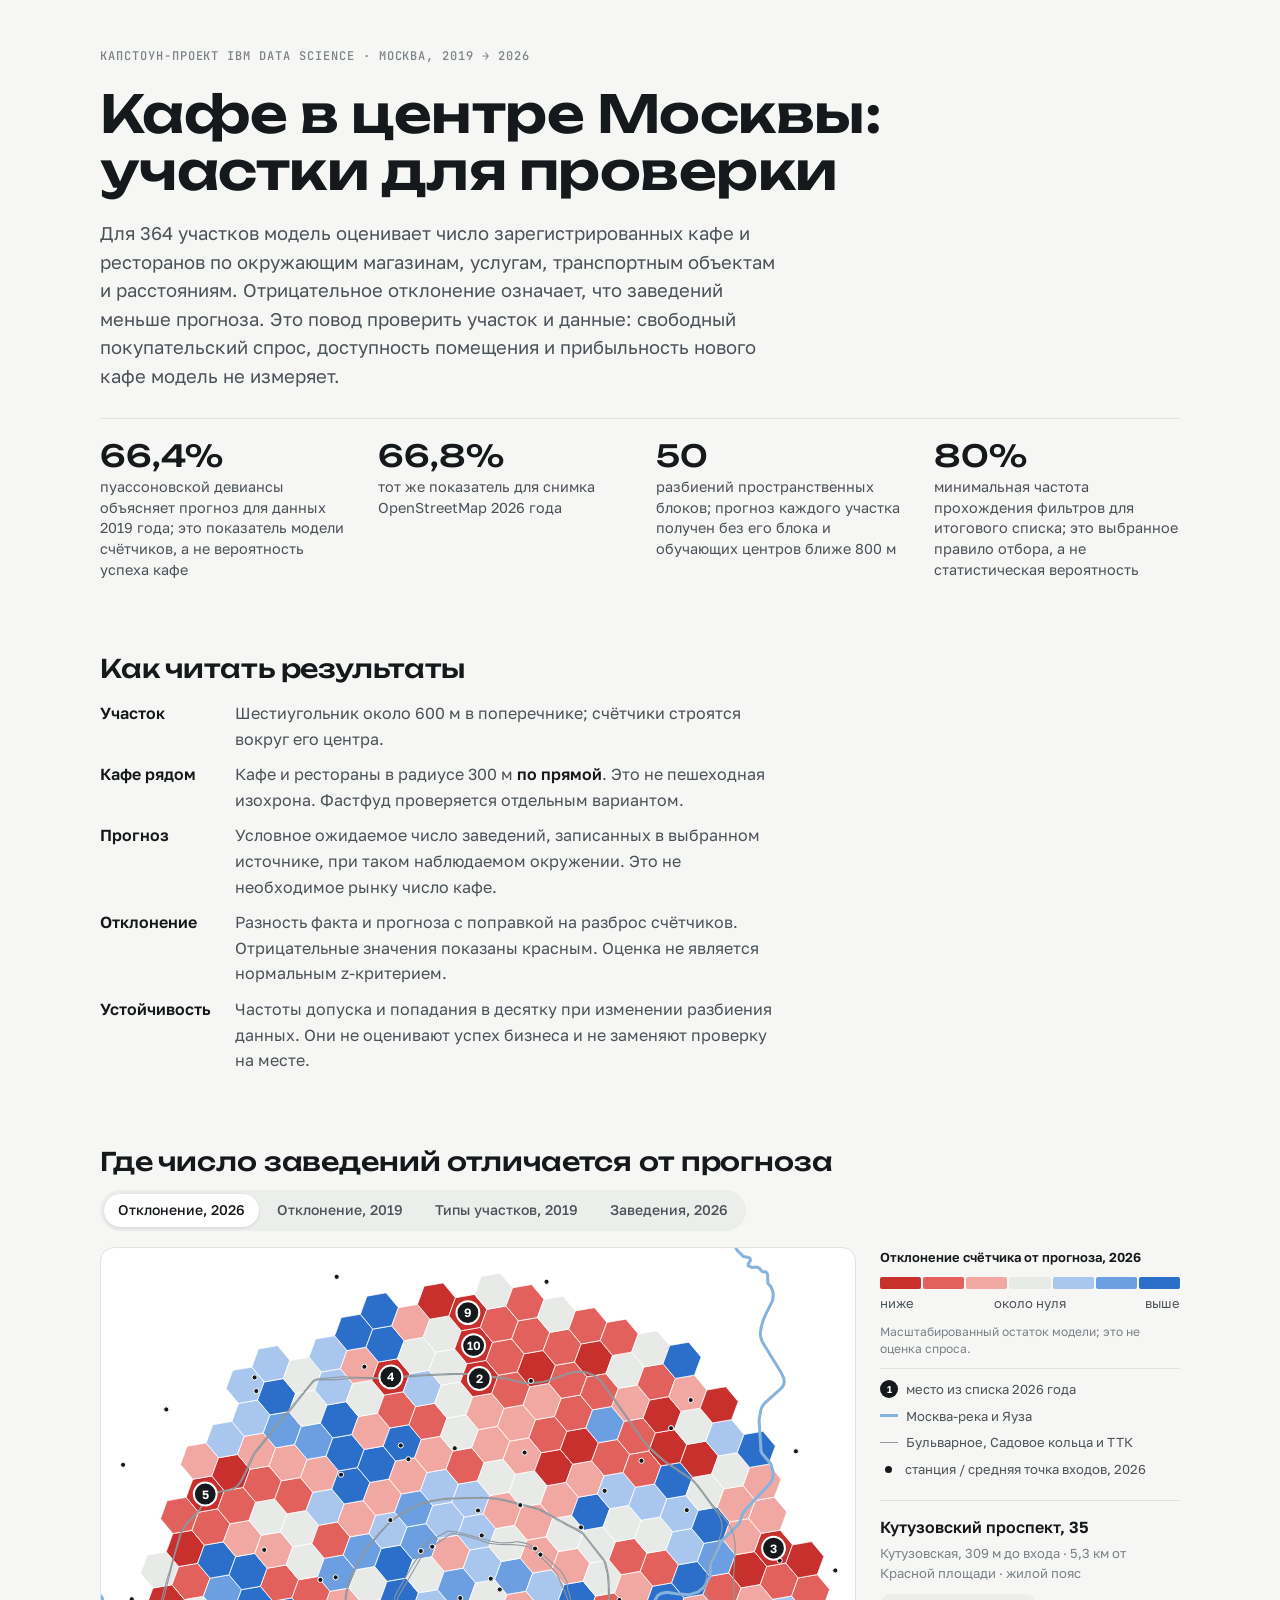
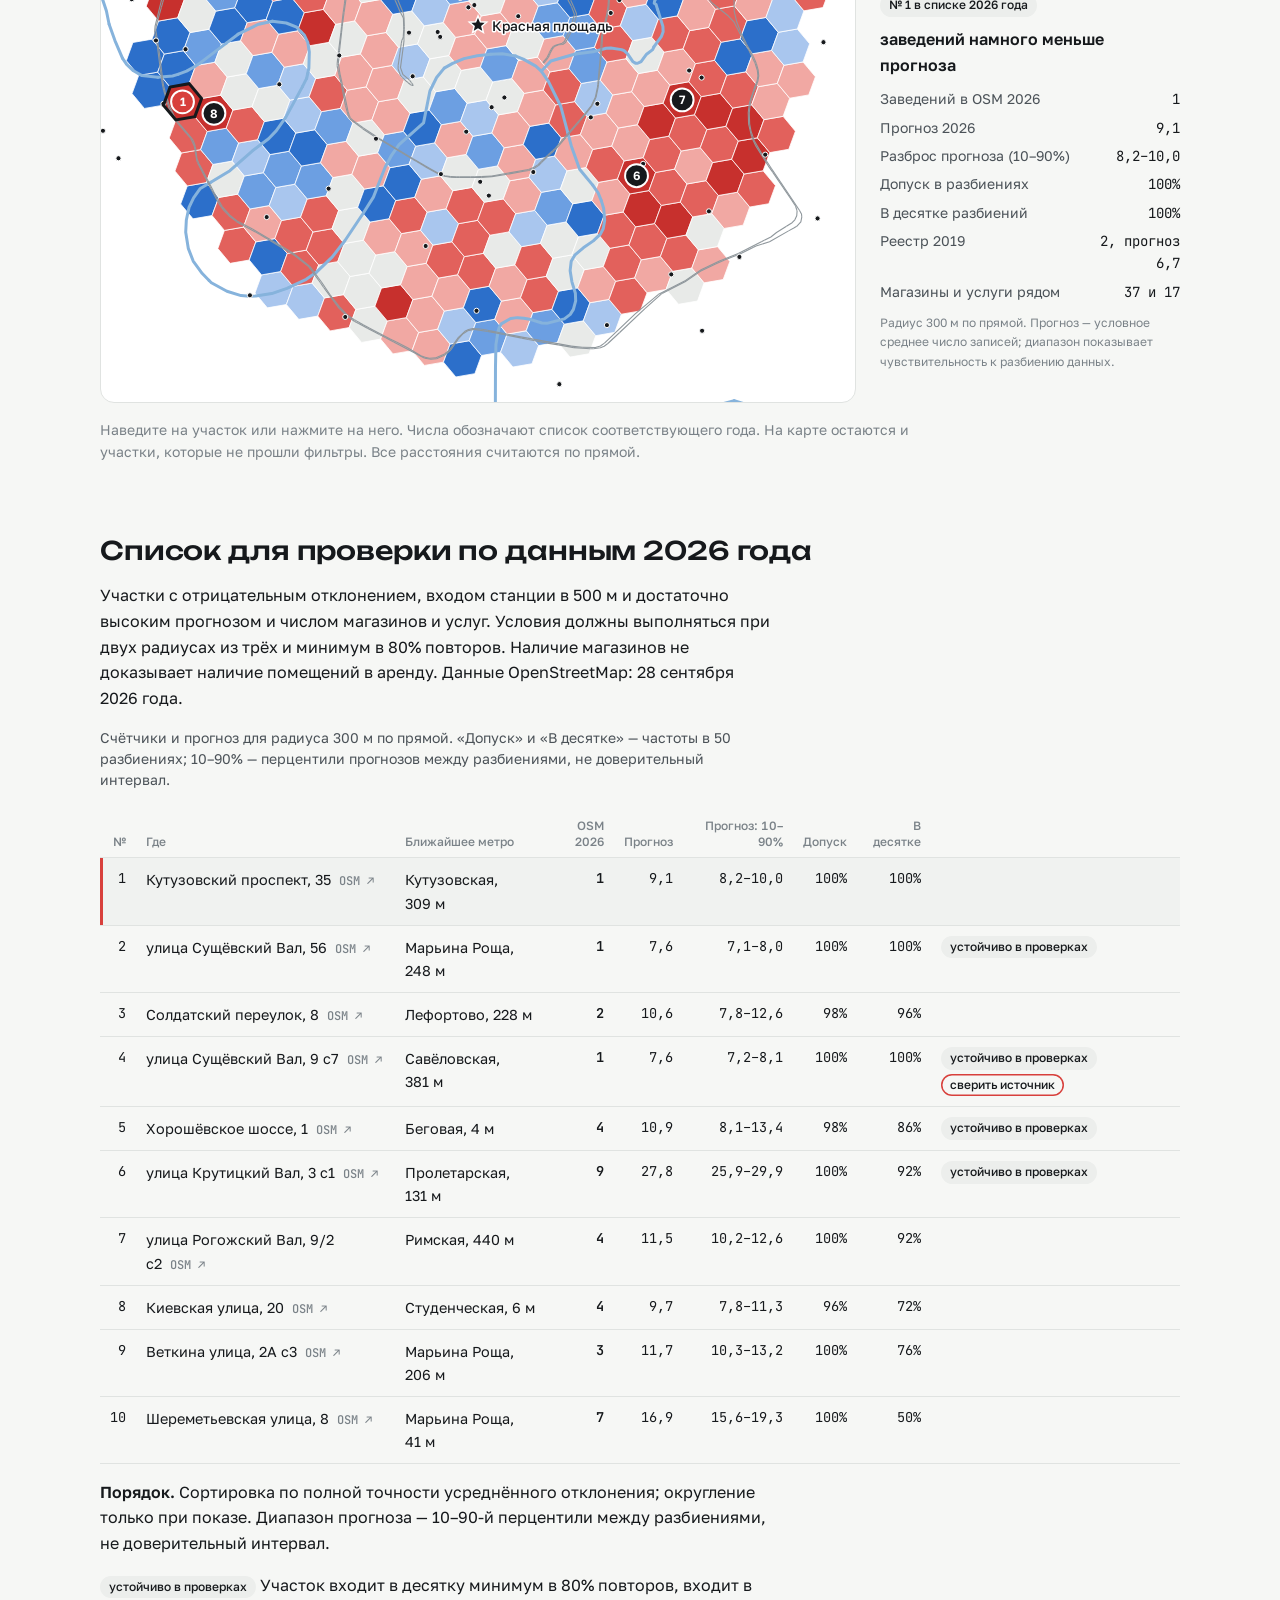
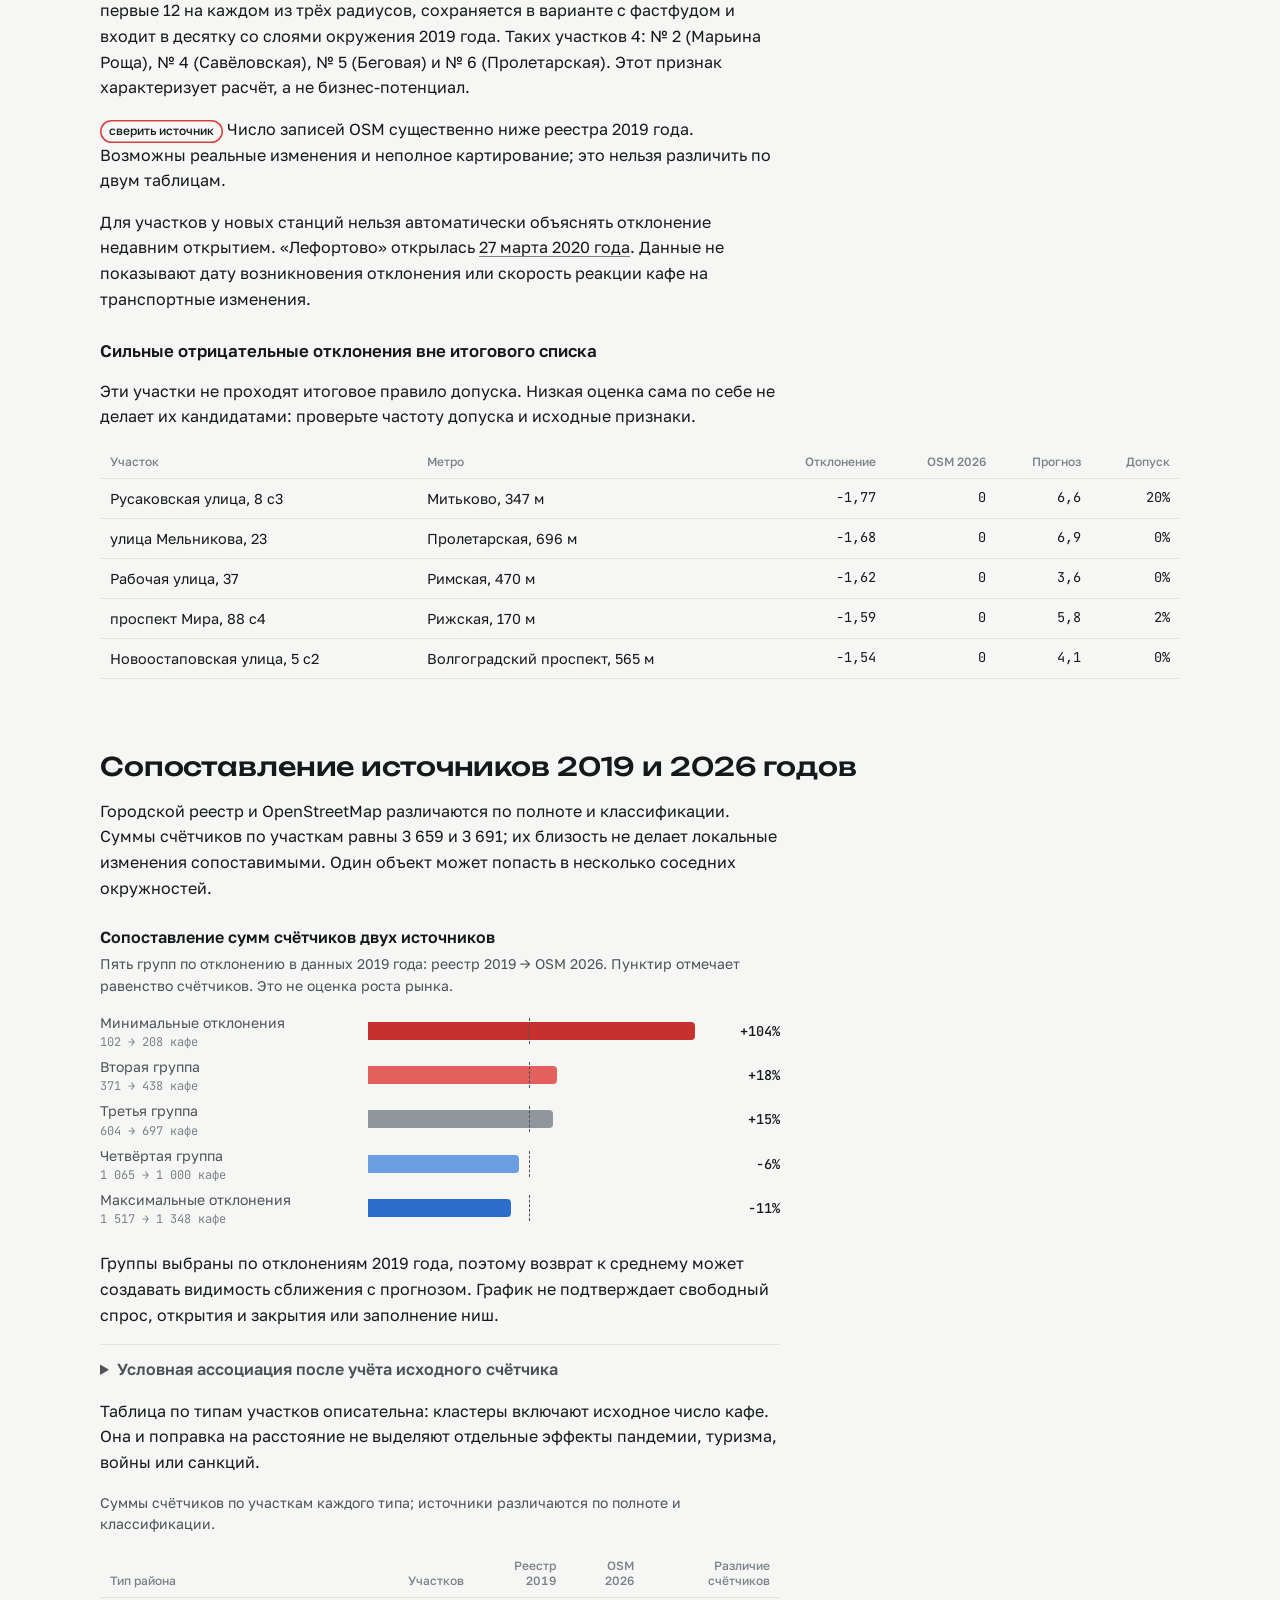
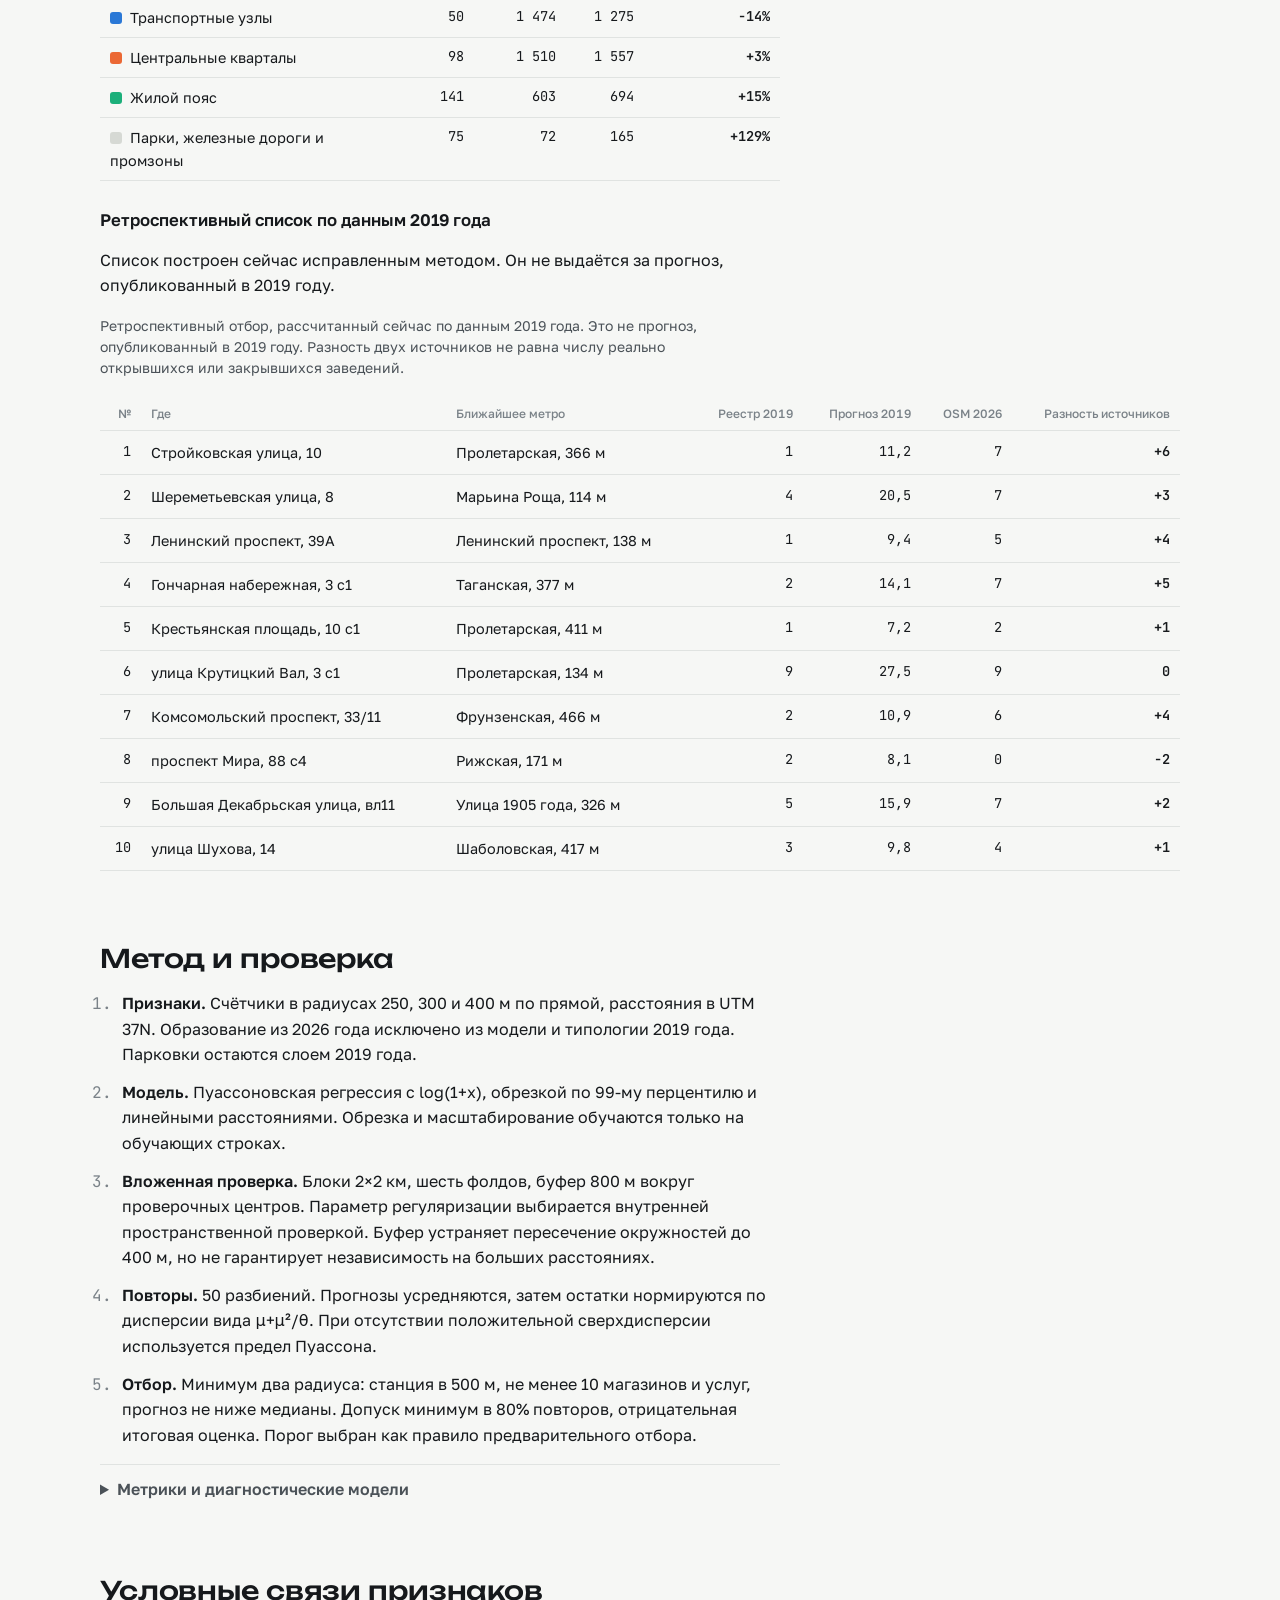
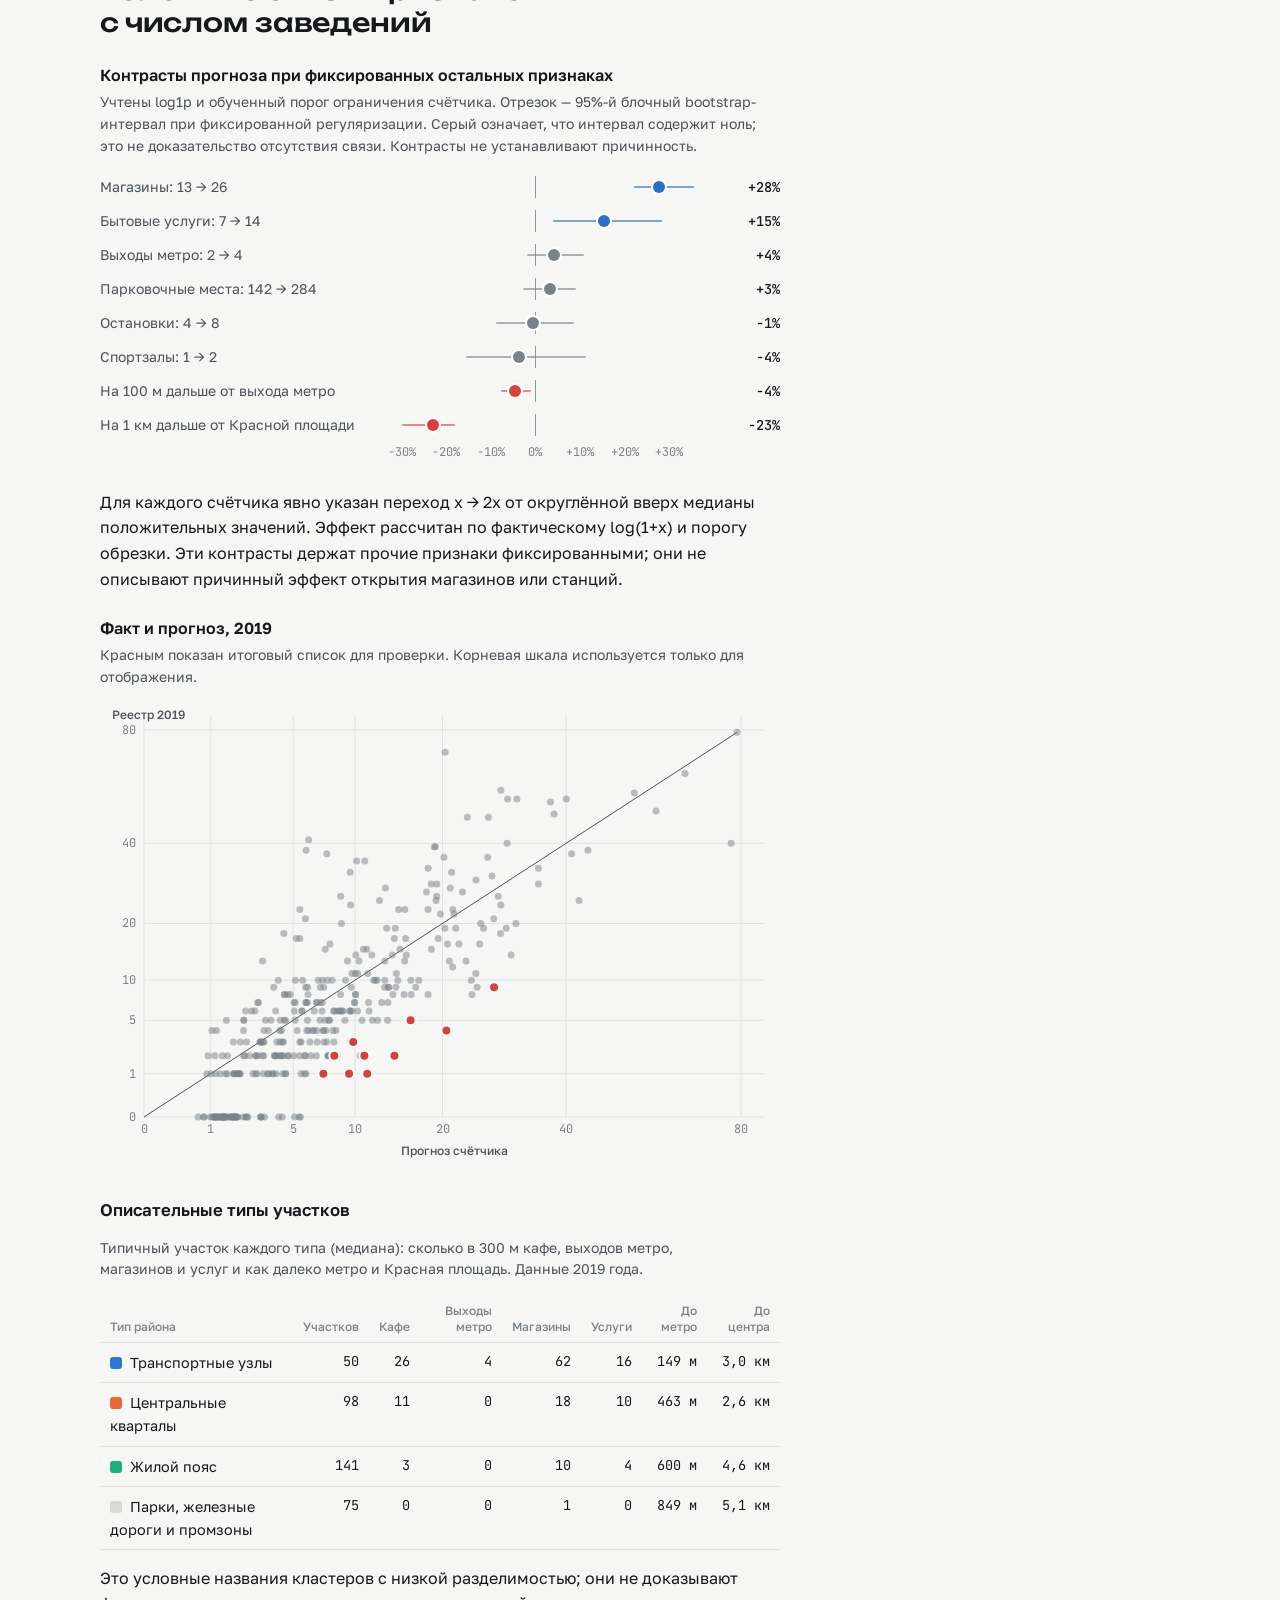
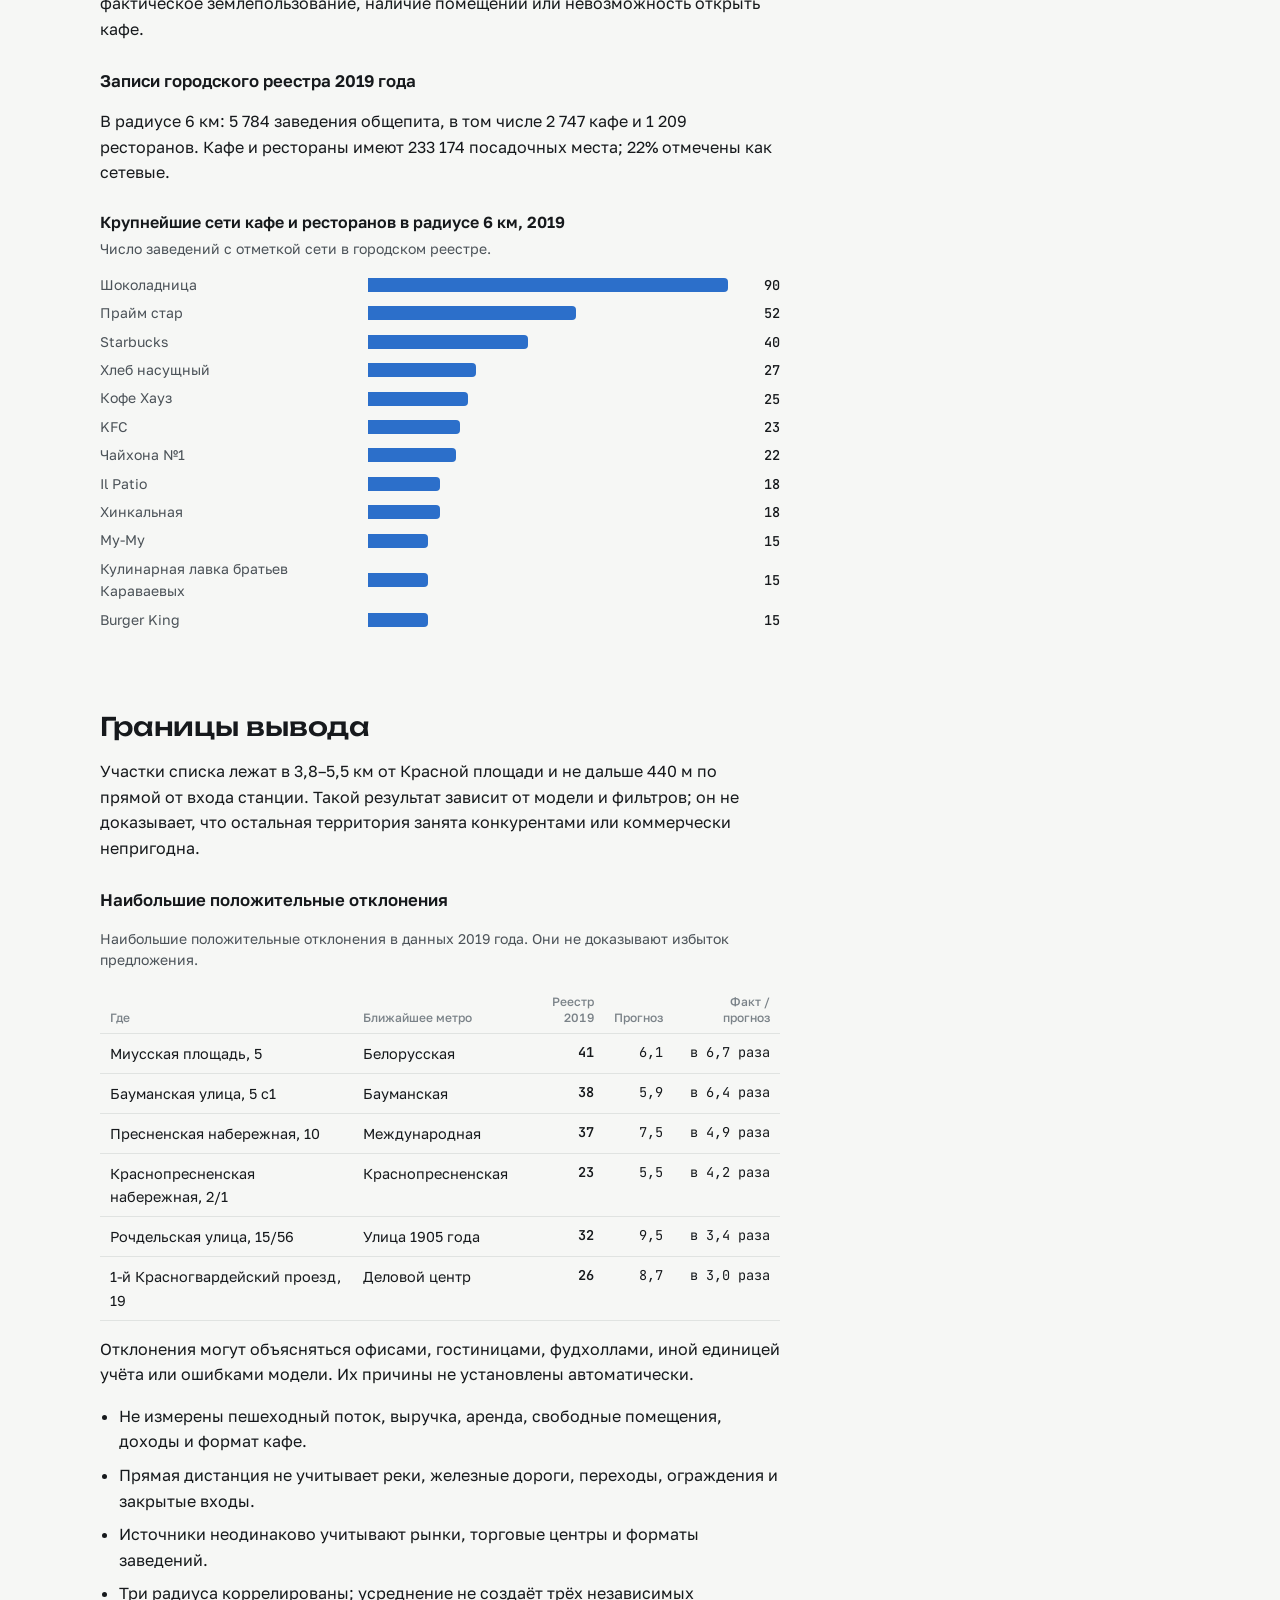
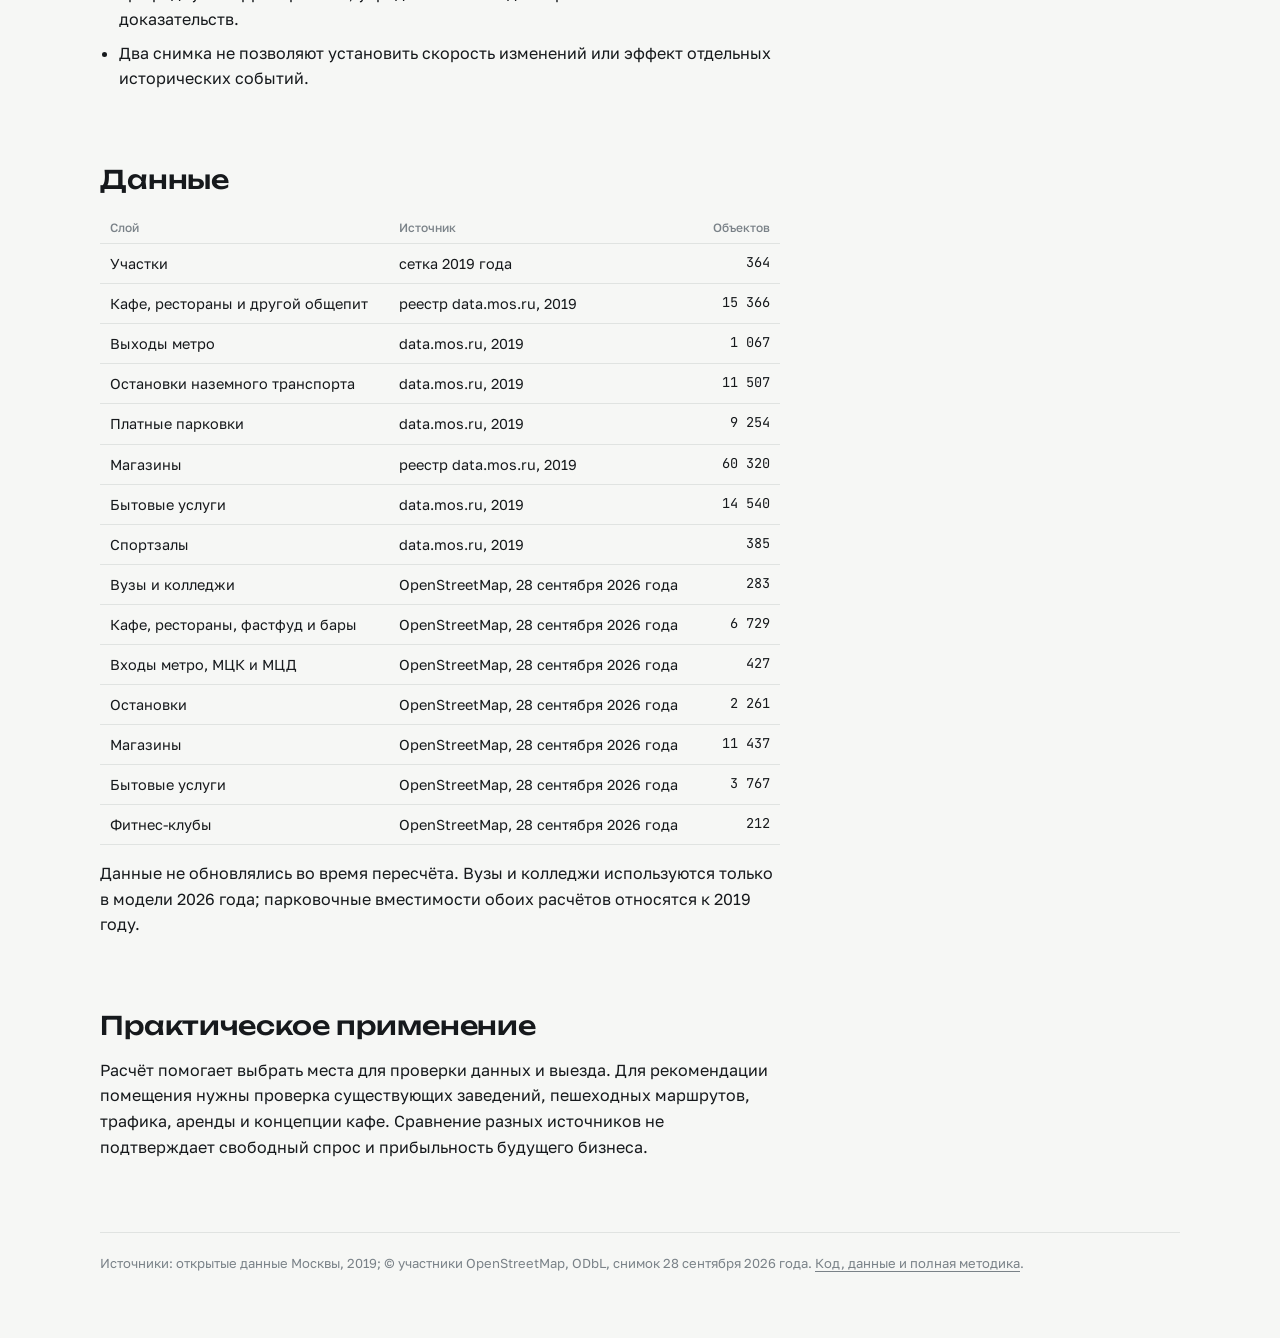
==== commit a7b1bfc2: "Correct spatial validation, count contrasts and screening conclusions" ====
--- a/report/report_ru.html
+++ b/report/report_ru.html
@@ -3,7 +3,7 @@
 <head>
 <meta charset="utf-8">
 <meta name="viewport" content="width=device-width, initial-scale=1, viewport-fit=cover">
-<title>Где открыть кафе в центре Москвы</title>
+<title>Кафе в центре Москвы: участки для проверки</title>
 <link rel="preconnect" href="https://fonts.googleapis.com">
 <link rel="preconnect" href="https://fonts.gstatic.com" crossorigin>
 <link rel="stylesheet" href="https://fonts.googleapis.com/css2?family=Golos+Text:wght@400;500;600&family=JetBrains+Mono:wght@400;500&family=Unbounded:wght@500;600&display=swap">
@@ -353,269 +353,199 @@
 <body>
 <main class="page">
   <header class="masthead">
-    <p class="kicker">Капстоун-проект IBM Data Science · Москва, 2019&nbsp;→&nbsp;2026</p>
-    <h1>Где открыть кафе в&nbsp;центре Москвы</h1>
-    <p class="lede">Мы разделили центр Москвы в радиусе 6&nbsp;км от Красной площади на 364 участка и для
-    каждого посчитали, сколько рядом кафе и ресторанов и сколько того, что приводит туда людей: выходов
-    метро, магазинов, парикмахерских и мастерских, остановок. Сравнивая участки между собой, модель
-    узнаёт, сколько кафе обычно бывает там, где столько же метро, магазинов и услуг. Где кафе заметно
-    меньше обычного, новое кафе получит тот же поток людей при меньшем числе конкурентов.</p>
+    <p class="kicker">Капстоун-проект IBM Data Science · Москва, 2019 → 2026</p>
+    <h1>Кафе в центре Москвы: участки для проверки</h1>
+    <p class="lede">Для 364 участков модель оценивает число зарегистрированных кафе и ресторанов по
+    окружающим магазинам, услугам, транспортным объектам и расстояниям. Отрицательное отклонение
+    означает, что заведений меньше прогноза. Это повод проверить участок и данные: свободный
+    покупательский спрос, доступность помещения и прибыльность нового кафе модель не измеряет.</p>
     <dl class="facts">
-      <div><dt>3</dt><dd>лучших места на 2026 год: Кутузовская, Марьина Роща и Савёловская. Кафе здесь заметно
-      меньше обычного, и это подтверждают все проверки</dd></div>
-      <div><dt>67%</dt><dd>различий в числе кафе между участками объясняет окружение: метро,
-      магазины, услуги и расстояние до центра</dd></div>
-      <div><dt>+69%</dt><dd>стало кафе к 2026 году там, где в 2019-м их сильнее всего не хватало.
-      Где кафе было с избытком, их стало на 11% меньше</dd></div>
-      <div><dt>36&nbsp;→&nbsp;69</dt><dd>кафе было в 2019 году и стало
-      в 2026-м на десяти участках, которые модель выбрала по данным 2019 года</dd></div>
+      <div><dt>66,4%</dt><dd>пуассоновской девиансы объясняет прогноз для данных 2019 года;
+      это показатель модели счётчиков, а не вероятность успеха кафе</dd></div>
+      <div><dt>66,8%</dt><dd>тот же показатель для снимка OpenStreetMap 2026 года</dd></div>
+      <div><dt>50</dt><dd>разбиений пространственных блоков; прогноз каждого участка
+      получен без его блока и обучающих центров ближе 800 м</dd></div>
+      <div><dt>80%</dt><dd>минимальная частота прохождения фильтров для итогового
+      списка; это выбранное правило отбора, а не статистическая вероятность</dd></div>
     </dl>
   </header>
 
   <section class="prose" id="glossary" aria-labelledby="glossary-title">
-    <h2 id="glossary-title">Как читать карту и таблицы</h2>
+    <h2 id="glossary-title">Как читать результаты</h2>
     <dl class="glossary">
-      <div><dt>Участок</dt><dd>Шестиугольник около 600&nbsp;м в поперечнике. Всего их 364.</dd></div>
-      <div><dt>Кафе рядом</dt><dd>Кафе и рестораны в 300&nbsp;м от центра участка, это около пяти минут
-      пешком. Фастфуд, бары и столовые не считаются.</dd></div>
-      <div><dt>Обычно</dt><dd>Сколько кафе в среднем бывает на участках с таким же окружением: с тем же
-      числом выходов метро, магазинов, услуг и остановок и на том же расстоянии от центра.</dd></div>
-      <div><dt>Не хватает кафе</dt><dd>Кафе рядом заметно меньше, чем обычно. На карте такие участки
-      красные, а участки, где кафе больше обычного, синие.</dd></div>
+      <div><dt>Участок</dt><dd>Шестиугольник около 600 м в поперечнике; счётчики строятся вокруг его центра.</dd></div>
+      <div><dt>Кафе рядом</dt><dd>Кафе и рестораны в радиусе 300 м <strong>по прямой</strong>.
+      Это не пешеходная изохрона. Фастфуд проверяется отдельным вариантом.</dd></div>
+      <div><dt>Прогноз</dt><dd>Условное ожидаемое число заведений, записанных в выбранном источнике,
+      при таком наблюдаемом окружении. Это не необходимое рынку число кафе.</dd></div>
+      <div><dt>Отклонение</dt><dd>Разность факта и прогноза с поправкой на разброс счётчиков.
+      Отрицательные значения показаны красным. Оценка не является нормальным z-критерием.</dd></div>
+      <div><dt>Устойчивость</dt><dd>Частоты допуска и попадания в десятку при изменении разбиения
+      данных. Они не оценивают успех бизнеса и не заменяют проверку на месте.</dd></div>
     </dl>
   </section>
 
   <section class="wide" id="map" aria-labelledby="map-title">
     <div class="section-head">
-      <h2 id="map-title">Карта: где кафе меньше, чем обычно</h2>
-      <div class="tabs" role="tablist" aria-label="Что показать на карте">
-        <button class="tab" role="tab" aria-selected="true" data-layer="score2026">Нехватка кафе, 2026</button>
-        <button class="tab" role="tab" aria-selected="false" data-layer="score2019">Нехватка кафе, 2019</button>
-        <button class="tab" role="tab" aria-selected="false" data-layer="type">Типы районов</button>
-        <button class="tab" role="tab" aria-selected="false" data-layer="competitors">Кафе сейчас</button>
+      <h2 id="map-title">Где число заведений отличается от прогноза</h2>
+      <div class="tabs" role="tablist" aria-label="Слой карты">
+        <button class="tab" role="tab" aria-selected="true" data-layer="score2026">Отклонение, 2026</button>
+        <button class="tab" role="tab" aria-selected="false" data-layer="score2019">Отклонение, 2019</button>
+        <button class="tab" role="tab" aria-selected="false" data-layer="type">Типы участков, 2019</button>
+        <button class="tab" role="tab" aria-selected="false" data-layer="competitors">Заведения, 2026</button>
       </div>
     </div>
     <div class="map-layout">
       <figure class="map-frame">
-        <svg id="map-svg" role="img" aria-label="Карта участков в радиусе 6 км от Красной площади"></svg>
+        <svg id="map-svg" role="img" aria-label="Карта 364 участков центральной Москвы"></svg>
         <div class="tip" id="map-tip" hidden></div>
       </figure>
-      <aside class="map-side">
-        <div id="legend" class="legend"></div>
-        <div id="cell-card" class="cell-card" aria-live="polite"></div>
-      </aside>
+      <aside class="map-side"><div id="legend" class="legend"></div>
+        <div id="cell-card" class="cell-card" aria-live="polite"></div></aside>
     </div>
-    <p class="note">Наведите на участок или нажмите на него, чтобы увидеть цифры. Числа в кружках обозначают
-    места из списка 2026 года, а на вкладке 2019 года места из списка 2019 года. Голубые линии показывают
-    Москву-реку и Яузу, серые линии Бульварное, Садовое и Третье транспортное кольца, точки станции метро.</p>
+    <p class="note">Наведите на участок или нажмите на него. Числа обозначают список соответствующего года.
+    На карте остаются и участки, которые не прошли фильтры. Все расстояния считаются по прямой.</p>
   </section>
 
   <section class="wide" id="shortlist" aria-labelledby="shortlist-title">
-    <h2 id="shortlist-title">Десять мест на 2026 год</h2>
-    <p class="prose">Участки у метро, где уже есть магазины и услуги, а значит, и помещения под кафе, но кафе
-    заметно меньше обычного. Сверху те, где нехватка сильнее всего. Кафе, метро, магазины и услуги взяты
-    из OpenStreetMap на 28&nbsp;сентября 2026&nbsp;года. Нажмите на строку, чтобы найти место на карте.</p>
-    <p class="table-caption"><strong>Кафе рядом сейчас:</strong> сколько кафе и ресторанов в 300&nbsp;м, около пяти минут пешком. <strong>Обычно для такого места:</strong> сколько их бывает на участках с таким же числом метро, магазинов и услуг. <strong>Было в 2019:</strong> сколько кафе было здесь семь лет назад.</p><div class="table-wrap"><table class="shortlist"><thead><tr><th class="num">№</th><th>Где</th><th>Ближайшее метро</th><th class="num">До центра</th><th class="num">Кафе рядом сейчас</th><th class="num">Обычно для такого места</th><th class="num">Было в 2019</th><th></th></tr></thead><tbody><tr data-cell="330" tabindex="0" aria-label="Показать место № 1 на карте"><td class="num">1</td><td class="address">Русаковская улица, 8 c3<a class="osm" href="https://www.openstreetmap.org/?mlat=55.782115&amp;mlon=37.67335#map=17/55.782115/37.67335" target="_blank" rel="noopener">OSM ↗</a></td><td>Митьково, 347&nbsp;м</td><td class="num">4,5&nbsp;км</td><td class="num key">0</td><td class="num">7</td><td class="num">2</td><td><span class="chips"><span class="chip new">новая станция</span></span></td></tr><tr data-cell="60" tabindex="0" aria-label="Показать место № 2 на карте"><td class="num">2</td><td class="address">Кутузовский проспект, 35<a class="osm" href="https://www.openstreetmap.org/?mlat=55.740622&amp;mlon=37.539417#map=17/55.740622/37.539417" target="_blank" rel="noopener">OSM ↗</a></td><td>Кутузовская, 309&nbsp;м</td><td class="num">5,3&nbsp;км</td><td class="num key">1</td><td class="num">10</td><td class="num">2</td><td><span class="chips"><span class="chip">надёжно</span></span></td></tr><tr data-cell="324" tabindex="0" aria-label="Показать место № 3 на карте"><td class="num">3</td><td class="address">улица Сущёвский Вал, 56<a class="osm" href="https://www.openstreetmap.org/?mlat=55.792416&amp;mlon=37.620372#map=17/55.792416/37.620372" target="_blank" rel="noopener">OSM ↗</a></td><td>Марьина Роща, 248&nbsp;м</td><td class="num">4,3&nbsp;км</td><td class="num key">1</td><td class="num">8</td><td class="num">3</td><td><span class="chips"><span class="chip">надёжно</span></span></td></tr><tr data-cell="303" tabindex="0" aria-label="Показать место № 4 на карте"><td class="num">4</td><td class="address">Солдатский переулок, 8<a class="osm" href="https://www.openstreetmap.org/?mlat=55.766623&amp;mlon=37.703362#map=17/55.766623/37.703362" target="_blank" rel="noopener">OSM ↗</a></td><td>Лефортово, 228&nbsp;м</td><td class="num">5,3&nbsp;км</td><td class="num key">2</td><td class="num">11</td><td class="num">2</td><td><span class="chips"><span class="chip new">новая станция</span></span></td></tr><tr data-cell="307" tabindex="0" aria-label="Показать место № 5 на карте"><td class="num">5</td><td class="address">улица Сущёвский Вал, 9 с7<a class="osm" href="https://www.openstreetmap.org/?mlat=55.792391&amp;mlon=37.595654#map=17/55.792391/37.595654" target="_blank" rel="noopener">OSM ↗</a></td><td>Савёловская, 381&nbsp;м</td><td class="num">4,6&nbsp;км</td><td class="num key">1</td><td class="num">8</td><td class="num">9</td><td><span class="chips"><span class="chip">надёжно</span><span class="chip warn">проверить на месте</span></span></td></tr><tr data-cell="343" tabindex="0" aria-label="Показать место № 6 на карте"><td class="num">6</td><td class="address">улица Шумкина, 20 с2<a class="osm" href="https://www.openstreetmap.org/?mlat=55.787282&amp;mlon=37.671577#map=17/55.787282/37.671577" target="_blank" rel="noopener">OSM ↗</a></td><td>Митьково, 282&nbsp;м</td><td class="num">4,9&nbsp;км</td><td class="num key">1</td><td class="num">8</td><td class="num">3</td><td><span class="chips"><span class="chip new">новая станция</span></span></td></tr><tr data-cell="188" tabindex="0" aria-label="Показать место № 7 на карте"><td class="num">7</td><td class="address">улица Рогожский Вал, 9/2 с2<a class="osm" href="https://www.openstreetmap.org/?mlat=55.742498&amp;mlon=37.678702#map=17/55.742498/37.678702" target="_blank" rel="noopener">OSM ↗</a></td><td>Римская, 440&nbsp;м</td><td class="num">3,8&nbsp;км</td><td class="num key">4</td><td class="num">12</td><td class="num">8</td><td><span class="chips"></span></td></tr><tr data-cell="61" tabindex="0" aria-label="Показать место № 8 на карте"><td class="num">8</td><td class="address">Киевская улица, 20<a class="osm" href="https://www.openstreetmap.org/?mlat=55.738914&amp;mlon=37.548243#map=17/55.738914/37.548243" target="_blank" rel="noopener">OSM ↗</a></td><td>Студенческая, 6&nbsp;м</td><td class="num">4,9&nbsp;км</td><td class="num key">4</td><td class="num">10</td><td class="num">5</td><td><span class="chips"></span></td></tr><tr data-cell="192" tabindex="0" aria-label="Показать место № 9 на карте"><td class="num">9</td><td class="address">Хорошёвское шоссе, 1<a class="osm" href="https://www.openstreetmap.org/?mlat=55.773369&amp;mlon=37.544541#map=17/55.773369/37.544541" target="_blank" rel="noopener">OSM ↗</a></td><td>Беговая, 4&nbsp;м</td><td class="num">5,3&nbsp;км</td><td class="num key">4</td><td class="num">10</td><td class="num">8</td><td><span class="chips"></span></td></tr><tr data-cell="157" tabindex="0" aria-label="Показать место № 10 на карте"><td class="num">10</td><td class="address">Дружинниковская улица, 11А с3<a class="osm" href="https://www.openstreetmap.org/?mlat=55.757906&amp;mlon=37.574609#map=17/55.757906/37.574609" target="_blank" rel="noopener">OSM ↗</a></td><td>Краснопресненская, 301&nbsp;м</td><td class="num">3,0&nbsp;км</td><td class="num key">3</td><td class="num">10</td><td class="num">4</td><td><span class="chips"></span></td></tr></tbody></table></div>
+    <h2 id="shortlist-title">Список для проверки по данным 2026 года</h2>
+    <p class="prose">Участки с отрицательным отклонением, входом станции в 500 м и достаточно высоким
+    прогнозом и числом магазинов и услуг. Условия должны выполняться при двух радиусах из трёх и
+    минимум в 80% повторов. Наличие магазинов не доказывает наличие помещений в аренду.
+    Данные OpenStreetMap: 28&nbsp;сентября 2026&nbsp;года.</p>
+    <p class="table-caption">Счётчики и прогноз для радиуса 300&nbsp;м по прямой. «Допуск» и «В десятке» — частоты в 50 разбиениях; 10–90% — перцентили прогнозов между разбиениями, не доверительный интервал.</p><div class="table-wrap"><table class="shortlist"><thead><tr><th class="num">№</th><th>Где</th><th>Ближайшее метро</th><th class="num">OSM 2026</th><th class="num">Прогноз</th><th class="num">Прогноз: 10–90%</th><th class="num">Допуск</th><th class="num">В десятке</th><th></th></tr></thead><tbody><tr data-cell="60" data-year="2026" tabindex="0" aria-label="Показать место № 1 на карте"><td class="num">1</td><td class="address">Кутузовский проспект, 35<a class="osm" href="https://www.openstreetmap.org/?mlat=55.740622&amp;mlon=37.539417#map=17/55.740622/37.539417" target="_blank" rel="noopener">OSM ↗</a></td><td>Кутузовская, 309&nbsp;м</td><td class="num key">1</td><td class="num">9,1</td><td class="num">8,2–10,0</td><td class="num">100%</td><td class="num">100%</td><td><span class="chips"></span></td></tr><tr data-cell="324" data-year="2026" tabindex="0" aria-label="Показать место № 2 на карте"><td class="num">2</td><td class="address">улица Сущёвский Вал, 56<a class="osm" href="https://www.openstreetmap.org/?mlat=55.792416&amp;mlon=37.620372#map=17/55.792416/37.620372" target="_blank" rel="noopener">OSM ↗</a></td><td>Марьина Роща, 248&nbsp;м</td><td class="num key">1</td><td class="num">7,6</td><td class="num">7,1–8,0</td><td class="num">100%</td><td class="num">100%</td><td><span class="chips"><span class="chip">устойчиво в проверках</span></span></td></tr><tr data-cell="303" data-year="2026" tabindex="0" aria-label="Показать место № 3 на карте"><td class="num">3</td><td class="address">Солдатский переулок, 8<a class="osm" href="https://www.openstreetmap.org/?mlat=55.766623&amp;mlon=37.703362#map=17/55.766623/37.703362" target="_blank" rel="noopener">OSM ↗</a></td><td>Лефортово, 228&nbsp;м</td><td class="num key">2</td><td class="num">10,6</td><td class="num">7,8–12,6</td><td class="num">98%</td><td class="num">96%</td><td><span class="chips"></span></td></tr><tr data-cell="307" data-year="2026" tabindex="0" aria-label="Показать место № 4 на карте"><td class="num">4</td><td class="address">улица Сущёвский Вал, 9 с7<a class="osm" href="https://www.openstreetmap.org/?mlat=55.792391&amp;mlon=37.595654#map=17/55.792391/37.595654" target="_blank" rel="noopener">OSM ↗</a></td><td>Савёловская, 381&nbsp;м</td><td class="num key">1</td><td class="num">7,6</td><td class="num">7,2–8,1</td><td class="num">100%</td><td class="num">100%</td><td><span class="chips"><span class="chip">устойчиво в проверках</span><span class="chip warn">сверить источник</span></span></td></tr><tr data-cell="192" data-year="2026" tabindex="0" aria-label="Показать место № 5 на карте"><td class="num">5</td><td class="address">Хорошёвское шоссе, 1<a class="osm" href="https://www.openstreetmap.org/?mlat=55.773369&amp;mlon=37.544541#map=17/55.773369/37.544541" target="_blank" rel="noopener">OSM ↗</a></td><td>Беговая, 4&nbsp;м</td><td class="num key">4</td><td class="num">10,9</td><td class="num">8,1–13,4</td><td class="num">98%</td><td class="num">86%</td><td><span class="chips"><span class="chip">устойчиво в проверках</span></span></td></tr><tr data-cell="129" data-year="2026" tabindex="0" aria-label="Показать место № 6 на карте"><td class="num">6</td><td class="address">улица Крутицкий Вал, 3 с1<a class="osm" href="https://www.openstreetmap.org/?mlat=55.730433&amp;mlon=37.666384#map=17/55.730433/37.666384" target="_blank" rel="noopener">OSM ↗</a></td><td>Пролетарская, 131&nbsp;м</td><td class="num key">9</td><td class="num">27,8</td><td class="num">25,9–29,9</td><td class="num">100%</td><td class="num">92%</td><td><span class="chips"><span class="chip">устойчиво в проверках</span></span></td></tr><tr data-cell="188" data-year="2026" tabindex="0" aria-label="Показать место № 7 на карте"><td class="num">7</td><td class="address">улица Рогожский Вал, 9/2 с2<a class="osm" href="https://www.openstreetmap.org/?mlat=55.742498&amp;mlon=37.678702#map=17/55.742498/37.678702" target="_blank" rel="noopener">OSM ↗</a></td><td>Римская, 440&nbsp;м</td><td class="num key">4</td><td class="num">11,5</td><td class="num">10,2–12,6</td><td class="num">100%</td><td class="num">92%</td><td><span class="chips"></span></td></tr><tr data-cell="61" data-year="2026" tabindex="0" aria-label="Показать место № 8 на карте"><td class="num">8</td><td class="address">Киевская улица, 20<a class="osm" href="https://www.openstreetmap.org/?mlat=55.738914&amp;mlon=37.548243#map=17/55.738914/37.548243" target="_blank" rel="noopener">OSM ↗</a></td><td>Студенческая, 6&nbsp;м</td><td class="num key">4</td><td class="num">9,7</td><td class="num">7,8–11,3</td><td class="num">96%</td><td class="num">72%</td><td><span class="chips"></span></td></tr><tr data-cell="348" data-year="2026" tabindex="0" aria-label="Показать место № 9 на карте"><td class="num">9</td><td class="address">Веткина улица, 2А с3<a class="osm" href="https://www.openstreetmap.org/?mlat=55.80275&amp;mlon=37.616811#map=17/55.80275/37.616811" target="_blank" rel="noopener">OSM ↗</a></td><td>Марьина Роща, 206&nbsp;м</td><td class="num key">3</td><td class="num">11,7</td><td class="num">10,3–13,2</td><td class="num">100%</td><td class="num">76%</td><td><span class="chips"></span></td></tr><tr data-cell="337" data-year="2026" tabindex="0" aria-label="Показать место № 10 на карте"><td class="num">10</td><td class="address">Шереметьевская улица, 8<a class="osm" href="https://www.openstreetmap.org/?mlat=55.797583&amp;mlon=37.618591#map=17/55.797583/37.618591" target="_blank" rel="noopener">OSM ↗</a></td><td>Марьина Роща, 41&nbsp;м</td><td class="num key">7</td><td class="num">16,9</td><td class="num">15,6–19,3</td><td class="num">100%</td><td class="num">50%</td><td><span class="chips"></span></td></tr></tbody></table></div>
     <div class="prose">
-      <p><strong>Почему такой порядок.</strong> Места упорядочены по тому, насколько кафе меньше обычного,
-      с поправкой на надёжность: нехватка пяти кафе там, где обычно восемь, значит больше, чем та же
-      нехватка там, где обычно пятьдесят.</p>
-      <ul class="chip-notes">
-        <li><span class="chip">надёжно</span> Место остаётся среди лучших, как бы мы ни меняли расчёт:
-        считали кафе в 250 или 400&nbsp;м вместо 300, добавляли к конкурентам фастфуд, брали данные
-        о метро и магазинах 2019 года. И кафе здесь не хватало уже в 2019 году. Таких мест три:
-        №&nbsp;2, 3 и 5.</li>
-        <li><span class="chip new">новая станция</span> Рядом открылась станция после 2019 года:
-        №&nbsp;1 и №&nbsp;6 стоят у станции МЦД Митьково, №&nbsp;4 у станции «Лефортово» Большой кольцевой
-        линии, открытой в 2023 году. Люди здесь уже ходят, а кафе ещё не успели открыться. Эти ниши самые
-        свежие, но они же быстрее всего могут закрыться, и проверок у них меньше: при радиусе 400&nbsp;м они
-        в отбор не проходят.</li>
-        <li><span class="chip warn">проверить на месте</span> В OpenStreetMap здесь намного меньше кафе,
-        чем было в городском реестре, и часть кафе могла просто не попасть на карту. У №&nbsp;5 все 9 кафе
-        из реестра стояли в комплексе Савёловского рынка (Сущёвский Вал, 5), а OpenStreetMap знает одно.
-        Но кафе здесь не хватало и в 2019 году: 9 при обычных 25.</li>
-      </ul>
-      <p><strong>Почему в списке нет рынков.</strong> Городской реестр 2019 года считал каждое торговое
-      место «Дубровки» отдельным магазином, их было 1&nbsp;316, а в OpenStreetMap там 23 магазина. Поэтому
-      по данным 2026 года модель недооценивает поток людей у рынков, и участки у «Дубровки» и Рижского
-      рынка выпали из списка. Это пробел в данных, а не отсутствие покупателей.</p>
+      <p><strong>Порядок.</strong> Сортировка по полной точности усреднённого отклонения; округление только
+      при показе. Диапазон прогноза — 10–90-й перцентили между разбиениями, не доверительный интервал.</p>
+      <p><span class="chip">устойчиво в проверках</span> Участок входит в десятку минимум в 80% повторов,
+      входит в первые 12 на каждом из трёх радиусов, сохраняется в варианте с фастфудом и входит в десятку со
+      слоями окружения 2019 года. Таких участков 4: № 2 (Марьина Роща), № 4 (Савёловская), № 5 (Беговая) и № 6 (Пролетарская).
+      Этот признак характеризует расчёт, а не бизнес-потенциал.</p>
+      <p><span class="chip warn">сверить источник</span> Число записей OSM существенно ниже реестра
+      2019 года. Возможны реальные изменения и неполное картирование; это нельзя различить по двум таблицам.</p>
+      <p>Для участков у новых станций нельзя автоматически объяснять отклонение недавним открытием.
+      «Лефортово» открылась <a href="https://www.metrostroy.ru/projects/1059-lefortovo-severo-vostochnyj-uchastok-tpk/"
+      target="_blank" rel="noopener">27 марта 2020 года</a>. Данные не показывают дату возникновения
+      отклонения или скорость реакции кафе на транспортные изменения.</p>
     </div>
+    <h3>Сильные отрицательные отклонения вне итогового списка</h3>
+    <p class="prose">Эти участки не проходят итоговое правило допуска. Низкая оценка сама по себе
+    не делает их кандидатами: проверьте частоту допуска и исходные признаки.</p>
+    <div class="table-wrap"><table class="compact"><thead><tr><th>Участок</th><th>Метро</th><th class="num">Отклонение</th><th class="num">OSM 2026</th><th class="num">Прогноз</th><th class="num">Допуск</th></tr></thead><tbody><tr><td>Русаковская улица, 8 c3</td><td>Митьково, 347&nbsp;м</td><td class="num">−1,77</td><td class="num">0</td><td class="num">6,6</td><td class="num">20%</td></tr><tr><td>улица Мельникова, 23</td><td>Пролетарская, 696&nbsp;м</td><td class="num">−1,68</td><td class="num">0</td><td class="num">6,9</td><td class="num">0%</td></tr><tr><td>Рабочая улица, 37</td><td>Римская, 470&nbsp;м</td><td class="num">−1,62</td><td class="num">0</td><td class="num">3,6</td><td class="num">0%</td></tr><tr><td>проспект Мира, 88 с4</td><td>Рижская, 170&nbsp;м</td><td class="num">−1,59</td><td class="num">0</td><td class="num">5,8</td><td class="num">2%</td></tr><tr><td>Новоостаповская улица, 5 с2</td><td>Волгоградский проспект, 565&nbsp;м</td><td class="num">−1,54</td><td class="num">0</td><td class="num">4,1</td><td class="num">0%</td></tr></tbody></table></div>
   </section>
 
   <section class="wide" id="backtest" aria-labelledby="backtest-title">
-    <h2 id="backtest-title">Проверка временем: 2019&nbsp;→&nbsp;2026</h2>
+    <h2 id="backtest-title">Сопоставление источников 2019 и 2026 годов</h2>
     <div class="prose">
-      <p>Впервые модель посчитали на данных 2019 года. Теперь видно, что стало с местами, которые она тогда
-      отметила. Если модель права, там, где кафе не хватало, их должно было стать больше, а там, где был
-      избыток, меньше. Кафе 2019 года взяты из городского реестра, кафе 2026 года из OpenStreetMap. Вокруг
-      участков оба источника насчитывают почти поровну (3 659 и 3 691), так что их можно
-      сравнивать.</p>
-      <figure class="chart" id="quintiles"><figcaption><strong>Как изменилось число кафе с 2019 по 2026 год</strong>Все участки разделены на пять равных групп по тому, насколько в 2019 году кафе не хватало. Пунктир отмечает «без изменений».</figcaption><div class="bars"><div class="bar-row"><span class="bar-label">Сильнее всего не хватало<small>130 → 220 кафе</small></span><span class="bar-track"><span class="bar" style="width:94.0%;background:var(--d0)"></span><span class="ref" style="left:55.6%"></span></span><span class="bar-value">+69%</span></div><div class="bar-row"><span class="bar-label">Скорее не хватало<small>337 → 431 кафе</small></span><span class="bar-track"><span class="bar" style="width:71.1%;background:var(--d1)"></span><span class="ref" style="left:55.6%"></span></span><span class="bar-value">+28%</span></div><div class="bar-row"><span class="bar-label">Как обычно<small>635 → 686 кафе</small></span><span class="bar-track"><span class="bar" style="width:60.0%;background:var(--ring)"></span><span class="ref" style="left:55.6%"></span></span><span class="bar-value">+8%</span></div><div class="bar-row"><span class="bar-label">Скорее с избытком<small>1 046 → 1 004 кафе</small></span><span class="bar-track"><span class="bar" style="width:53.3%;background:var(--d5)"></span><span class="ref" style="left:55.6%"></span></span><span class="bar-value">−4%</span></div><div class="bar-row"><span class="bar-label">Больше всего с избытком<small>1 511 → 1 350 кафе</small></span><span class="bar-track"><span class="bar" style="width:49.6%;background:var(--d6)"></span><span class="ref" style="left:55.6%"></span></span><span class="bar-value">−11%</span></div></div></figure>
-      <p>Так и вышло: там, где кафе сильнее всего не хватало, их стало на 69% больше, а там, где был
-      избыток, на 11% меньше. Из десяти мест списка 2019 года кафе прибавилось в 8, всего их
-      стало 69 вместо 36. В список 2026 года не вошло ни одно из них.</p>
-      <h3>Это заслуга модели или самих этих лет?</h3>
-      <p>Годы между 2019 и 2026 были необычными: пандемия и удалёнка, война и санкции, уход иностранных
-      сетей (Starbucks, McDonald’s и KFC открылись под новыми вывесками), почти полное исчезновение
-      иностранных туристов. Эти события сами двигали кафе, поэтому их надо отделить от модели:</p>
-      <ul>
-        <li>Дальше 3&nbsp;км от Красной площади, где туристов было немного и в 2019 году, картина та же:
-        +62% там, где кафе не хватало, и −17% там, где был избыток.</li>
-        <li>Сильнее всего изменились типы районов: у транспортных узлов кафе стало на 12% меньше
-        (улицы у Кремля, Экспоцентр, крупные торговые центры), в жилых районах на 11% больше,
-        в парках и бывших промзонах вдвое больше, хотя их там и было немного.</li>
-        <li>Если учесть, насколько участок далеко от центра, вклад самой модели становится неразличимым:
-        остаётся разница, которая может быть случайной.</li>
-      </ul>
-      <p class="table-caption">Сколько кафе и ресторанов было и стало на всех участках каждого типа вместе.</p><div class="table-wrap"><table class="compact"><thead><tr><th>Тип района</th><th class="num">Участков</th><th class="num">Было кафе в 2019</th><th class="num">Стало в 2026</th><th class="num">Изменение</th></tr></thead><tbody><tr><td><span class="swatch t0" aria-hidden="true"></span>Транспортные узлы</td><td class="num">45</td><td class="num">1 284</td><td class="num">1 126</td><td class="num key">−12%</td></tr><tr><td><span class="swatch t1" aria-hidden="true"></span>Центральные кварталы</td><td class="num">76</td><td class="num">1 430</td><td class="num">1 428</td><td class="num key">0%</td></tr><tr><td><span class="swatch t2" aria-hidden="true"></span>Жилой пояс</td><td class="num">157</td><td class="num">847</td><td class="num">936</td><td class="num key">+11%</td></tr><tr><td><span class="swatch t3" aria-hidden="true"></span>Парки, железные дороги и промзоны</td><td class="num">86</td><td class="num">98</td><td class="num">201</td><td class="num key">+105%</td></tr></tbody></table></div>
-      <p>Модель указала в правильную сторону, но доказать, что дело именно в ней, эти данные не могут:
-      события этих лет двигали рынок туда же. Практический урок от этого не меняется. Ниши заполняются
-      за несколько лет, поэтому список мест нужно пересчитывать.</p>
+      <p>Городской реестр и OpenStreetMap различаются по полноте и классификации. Суммы счётчиков
+      по участкам равны 3 659 и 3 691; их близость не делает локальные изменения
+      сопоставимыми. Один объект может попасть в несколько соседних окружностей.</p>
+      <figure class="chart" id="quintiles"><figcaption><strong>Сопоставление сумм счётчиков двух источников</strong>Пять групп по отклонению в данных 2019 года: реестр 2019 → OSM 2026. Пунктир отмечает равенство счётчиков. Это не оценка роста рынка.</figcaption><div class="bars"><div class="bar-row"><span class="bar-label">Минимальные отклонения<small>102 → 208 кафе</small></span><span class="bar-track"><span class="bar" style="width:90.9%;background:var(--d0)"></span><span class="ref" style="left:44.6%"></span></span><span class="bar-value">+104%</span></div><div class="bar-row"><span class="bar-label">Вторая группа<small>371 → 438 кафе</small></span><span class="bar-track"><span class="bar" style="width:52.6%;background:var(--d1)"></span><span class="ref" style="left:44.6%"></span></span><span class="bar-value">+18%</span></div><div class="bar-row"><span class="bar-label">Третья группа<small>604 → 697 кафе</small></span><span class="bar-track"><span class="bar" style="width:51.4%;background:var(--ring)"></span><span class="ref" style="left:44.6%"></span></span><span class="bar-value">+15%</span></div><div class="bar-row"><span class="bar-label">Четвёртая группа<small>1 065 → 1 000 кафе</small></span><span class="bar-track"><span class="bar" style="width:41.9%;background:var(--d5)"></span><span class="ref" style="left:44.6%"></span></span><span class="bar-value">−6%</span></div><div class="bar-row"><span class="bar-label">Максимальные отклонения<small>1 517 → 1 348 кафе</small></span><span class="bar-track"><span class="bar" style="width:39.6%;background:var(--d6)"></span><span class="ref" style="left:44.6%"></span></span><span class="bar-value">−11%</span></div></div></figure>
+      <p>Группы выбраны по отклонениям 2019 года, поэтому возврат к среднему может создавать видимость
+      сближения с прогнозом. График не подтверждает свободный спрос, открытия и закрытия или заполнение ниш.</p>
       <details class="details">
-        <summary>Подробнее для специалистов</summary>
-        <p>При одинаковом числе кафе в 2019 году участок, где модель ожидала вдвое больше, получил к 2026
-        году в среднем на 10% больше кафе (95% интервал блочного бутстрэпа: от +1
-        до +19%). С поправкой на расстояние до Красной площади эффект равен +4%
-        (от −5 до +13%). Часть изменения объясняется возвратом к среднему:
-        случайно низкий счёт в одном источнике обычно выше в другом.</p>
+        <summary>Условная ассоциация после учёта исходного счётчика</summary>
+        <p>При одинаковом счётчике 2019 года удвоению прогноза соответствует +10,9% изменения условного
+        геометрического среднего величины «счётчик 2026 + 1» (95% блочный бутстрэп: +1,8…+19,1%).
+        С расстоянием до центра в регрессии: +5,0% (−4,2…+13,5%).
+        Это не процент изменения среднего числа кафе. Интервалы условны на уже рассчитанных прогнозах;
+        ошибки источников в них не моделируются.</p>
       </details>
-      <h3>Что стало с десятью местами 2019 года</h3>
+      <p>Таблица по типам участков описательна: кластеры включают исходное число кафе. Она и поправка
+      на расстояние не выделяют отдельные эффекты пандемии, туризма, войны или санкций.</p>
+      <p class="table-caption">Суммы счётчиков по участкам каждого типа; источники различаются по полноте и классификации.</p><div class="table-wrap"><table class="compact"><thead><tr><th>Тип района</th><th class="num">Участков</th><th class="num">Реестр 2019</th><th class="num">OSM 2026</th><th class="num">Различие счётчиков</th></tr></thead><tbody><tr><td><span class="swatch t0" aria-hidden="true"></span>Транспортные узлы</td><td class="num">50</td><td class="num">1 474</td><td class="num">1 275</td><td class="num key">−14%</td></tr><tr><td><span class="swatch t1" aria-hidden="true"></span>Центральные кварталы</td><td class="num">98</td><td class="num">1 510</td><td class="num">1 557</td><td class="num key">+3%</td></tr><tr><td><span class="swatch t2" aria-hidden="true"></span>Жилой пояс</td><td class="num">141</td><td class="num">603</td><td class="num">694</td><td class="num key">+15%</td></tr><tr><td><span class="swatch t3" aria-hidden="true"></span>Парки, железные дороги и промзоны</td><td class="num">75</td><td class="num">72</td><td class="num">165</td><td class="num key">+129%</td></tr></tbody></table></div>
+      <h3>Ретроспективный список по данным 2019 года</h3>
+      <p>Список построен сейчас исправленным методом. Он не выдаётся за прогноз, опубликованный в 2019 году.</p>
     </div>
-    <p class="table-caption">В 2019 году модель выбрала эти десять участков: кафе там было заметно меньше, чем обычно бывает в похожих местах. Например, по адресу Стройковская улица, 10 было 1 кафе там, где обычно 10. Последние столбцы показывают, сколько кафе здесь сейчас и на сколько их стало больше или меньше.</p><div class="table-wrap"><table class="shortlist history"><thead><tr><th class="num">№</th><th>Где</th><th>Ближайшее метро</th><th class="num">Было кафе в 2019</th><th class="num">Обычно для такого места</th><th class="num">Стало в 2026</th><th class="num">Изменение</th></tr></thead><tbody><tr data-cell="149" tabindex="0" aria-label="Показать место № 1 списка 2019 года на карте"><td class="num">1</td><td class="address">Стройковская улица, 10</td><td>Пролетарская, 366&nbsp;м</td><td class="num">1</td><td class="num">10</td><td class="num">7</td><td class="num key">+6</td></tr><tr data-cell="337" tabindex="0" aria-label="Показать место № 2 списка 2019 года на карте"><td class="num">2</td><td class="address">Шереметьевская улица, 8</td><td>Марьина Роща, 114&nbsp;м</td><td class="num">4</td><td class="num">18</td><td class="num">7</td><td class="num key">+3</td></tr><tr data-cell="146" tabindex="0" aria-label="Показать место № 3 списка 2019 года на карте"><td class="num">3</td><td class="address">Гончарная набережная, 3 с1</td><td>Таганская, 377&nbsp;м</td><td class="num">2</td><td class="num">15</td><td class="num">7</td><td class="num key">+5</td></tr><tr data-cell="128" tabindex="0" aria-label="Показать место № 4 списка 2019 года на карте"><td class="num">4</td><td class="address">Крестьянская площадь, 10 с1</td><td>Пролетарская, 411&nbsp;м</td><td class="num">1</td><td class="num">8</td><td class="num">2</td><td class="num key">+1</td></tr><tr data-cell="2" tabindex="0" aria-label="Показать место № 5 списка 2019 года на карте"><td class="num">5</td><td class="address">Ленинский проспект, 39А</td><td>Ленинский проспект, 138&nbsp;м</td><td class="num">1</td><td class="num">8</td><td class="num">5</td><td class="num key">+4</td></tr><tr data-cell="339" tabindex="0" aria-label="Показать место № 6 списка 2019 года на карте"><td class="num">6</td><td class="address">проспект Мира, 88 с4</td><td>Рижская, 171&nbsp;м</td><td class="num">2</td><td class="num">8</td><td class="num">0</td><td class="num key">−2</td></tr><tr data-cell="38" tabindex="0" aria-label="Показать место № 7 списка 2019 года на карте"><td class="num">7</td><td class="address">улица Шухова, 14</td><td>Шаболовская, 417&nbsp;м</td><td class="num">3</td><td class="num">10</td><td class="num">4</td><td class="num key">+1</td></tr><tr data-cell="174" tabindex="0" aria-label="Показать место № 8 списка 2019 года на карте"><td class="num">8</td><td class="address">Большая Декабрьская улица, вл11</td><td>Улица 1905 года, 326&nbsp;м</td><td class="num">5</td><td class="num">16</td><td class="num">7</td><td class="num key">+2</td></tr><tr data-cell="129" tabindex="0" aria-label="Показать место № 9 списка 2019 года на карте"><td class="num">9</td><td class="address">улица Крутицкий Вал, 3 с1</td><td>Пролетарская, 134&nbsp;м</td><td class="num">9</td><td class="num">25</td><td class="num">9</td><td class="num key">0</td></tr><tr data-cell="298" tabindex="0" aria-label="Показать место № 10 списка 2019 года на карте"><td class="num">10</td><td class="address">Комсомольская площадь, 4 с4</td><td>Комсомольская, 167&nbsp;м</td><td class="num">8</td><td class="num">26</td><td class="num">21</td><td class="num key">+13</td></tr></tbody></table></div>
+    <p class="table-caption">Ретроспективный отбор, рассчитанный сейчас по данным 2019 года. Это не прогноз, опубликованный в 2019 году. Разность двух источников не равна числу реально открывшихся или закрывшихся заведений.</p><div class="table-wrap"><table class="shortlist history"><thead><tr><th class="num">№</th><th>Где</th><th>Ближайшее метро</th><th class="num">Реестр 2019</th><th class="num">Прогноз 2019</th><th class="num">OSM 2026</th><th class="num">Разность источников</th></tr></thead><tbody><tr data-cell="149" data-year="2019" tabindex="0" aria-label="Показать место № 1 списка 2019 года на карте"><td class="num">1</td><td class="address">Стройковская улица, 10</td><td>Пролетарская, 366&nbsp;м</td><td class="num">1</td><td class="num">11,2</td><td class="num">7</td><td class="num key">+6</td></tr><tr data-cell="337" data-year="2019" tabindex="0" aria-label="Показать место № 2 списка 2019 года на карте"><td class="num">2</td><td class="address">Шереметьевская улица, 8</td><td>Марьина Роща, 114&nbsp;м</td><td class="num">4</td><td class="num">20,5</td><td class="num">7</td><td class="num key">+3</td></tr><tr data-cell="2" data-year="2019" tabindex="0" aria-label="Показать место № 3 списка 2019 года на карте"><td class="num">3</td><td class="address">Ленинский проспект, 39А</td><td>Ленинский проспект, 138&nbsp;м</td><td class="num">1</td><td class="num">9,4</td><td class="num">5</td><td class="num key">+4</td></tr><tr data-cell="146" data-year="2019" tabindex="0" aria-label="Показать место № 4 списка 2019 года на карте"><td class="num">4</td><td class="address">Гончарная набережная, 3 с1</td><td>Таганская, 377&nbsp;м</td><td class="num">2</td><td class="num">14,1</td><td class="num">7</td><td class="num key">+5</td></tr><tr data-cell="128" data-year="2019" tabindex="0" aria-label="Показать место № 5 списка 2019 года на карте"><td class="num">5</td><td class="address">Крестьянская площадь, 10 с1</td><td>Пролетарская, 411&nbsp;м</td><td class="num">1</td><td class="num">7,2</td><td class="num">2</td><td class="num key">+1</td></tr><tr data-cell="129" data-year="2019" tabindex="0" aria-label="Показать место № 6 списка 2019 года на карте"><td class="num">6</td><td class="address">улица Крутицкий Вал, 3 с1</td><td>Пролетарская, 134&nbsp;м</td><td class="num">9</td><td class="num">27,5</td><td class="num">9</td><td class="num key">0</td></tr><tr data-cell="34" data-year="2019" tabindex="0" aria-label="Показать место № 7 списка 2019 года на карте"><td class="num">7</td><td class="address">Комсомольский проспект, 33/11</td><td>Фрунзенская, 466&nbsp;м</td><td class="num">2</td><td class="num">10,9</td><td class="num">6</td><td class="num key">+4</td></tr><tr data-cell="339" data-year="2019" tabindex="0" aria-label="Показать место № 8 списка 2019 года на карте"><td class="num">8</td><td class="address">проспект Мира, 88 с4</td><td>Рижская, 171&nbsp;м</td><td class="num">2</td><td class="num">8,1</td><td class="num">0</td><td class="num key">−2</td></tr><tr data-cell="174" data-year="2019" tabindex="0" aria-label="Показать место № 9 списка 2019 года на карте"><td class="num">9</td><td class="address">Большая Декабрьская улица, вл11</td><td>Улица 1905 года, 326&nbsp;м</td><td class="num">5</td><td class="num">15,9</td><td class="num">7</td><td class="num key">+2</td></tr><tr data-cell="38" data-year="2019" tabindex="0" aria-label="Показать место № 10 списка 2019 года на карте"><td class="num">10</td><td class="address">улица Шухова, 14</td><td>Шаболовская, 417&nbsp;м</td><td class="num">3</td><td class="num">9,8</td><td class="num">4</td><td class="num key">+1</td></tr></tbody></table></div>
   </section>
 
   <section class="prose" id="method" aria-labelledby="method-title">
-    <h2 id="method-title">Как это посчитано</h2>
+    <h2 id="method-title">Метод и проверка</h2>
     <ol class="steps">
-      <li><strong>Участки.</strong> Центр в радиусе 6&nbsp;км от Красной площади разбит на 364 шестиугольника
-      по 600&nbsp;м. Для каждого считаем всё в 300&nbsp;м от центра, это около пяти минут пешком.</li>
-      <li><strong>Что приводит людей.</strong> Выходы метро (в 2026 году ещё МЦК и МЦД), остановки,
-      магазины, бытовые услуги (парикмахерские и салоны красоты, ателье, химчистки, ремонт), фитнес, вузы
-      и колледжи, платные парковки и расстояние до Красной площади.</li>
-      <li><strong>Сколько кафе обычно.</strong> Модель по всем участкам находит, как число кафе зависит
-      от окружения. Каждый участок она оценивает, не видя ни его самого, ни соседей в квадрате
-      2&nbsp;×&nbsp;2&nbsp;км, чтобы не подглядывать в ответ.</li>
-      <li><strong>Нехватка.</strong> Сравниваем, сколько кафе есть и сколько обычно. Чтобы результат
-      не зависел от выбранного радиуса, расчёт повторён для 250 и 400&nbsp;м и усреднён.</li>
-      <li><strong>Отбор.</strong> В список попадают участки, где вход в метро ближе 500&nbsp;м, вокруг хотя
-      бы 10 магазинов и услуг (значит, есть помещения) и где кафе обычно не меньше, чем на половине
-      участков.</li>
-      <li><strong>Проверка и пересчёт.</strong> Список 2019 года проверен по данным 2026-го. Затем весь
-      расчёт повторён на данных 2026 года из OpenStreetMap.</li>
-      <li><strong>Типы районов.</strong> Участки с похожим окружением сгруппированы в четыре типа, это
-      помогает читать карту.</li>
+      <li><strong>Признаки.</strong> Счётчики в радиусах 250, 300 и 400 м по прямой, расстояния в UTM 37N.
+      Образование из 2026 года исключено из модели и типологии 2019 года. Парковки остаются слоем 2019 года.</li>
+      <li><strong>Модель.</strong> Пуассоновская регрессия с log(1+x), обрезкой по 99-му перцентилю и
+      линейными расстояниями. Обрезка и масштабирование обучаются только на обучающих строках.</li>
+      <li><strong>Вложенная проверка.</strong> Блоки 2×2 км, шесть фолдов, буфер 800 м вокруг
+      проверочных центров. Параметр регуляризации выбирается внутренней пространственной проверкой.
+      Буфер устраняет пересечение окружностей до 400 м, но не гарантирует независимость на больших расстояниях.</li>
+      <li><strong>Повторы.</strong> 50 разбиений. Прогнозы усредняются, затем остатки нормируются
+      по дисперсии вида μ+μ²/θ. При отсутствии положительной сверхдисперсии используется предел Пуассона.</li>
+      <li><strong>Отбор.</strong> Минимум два радиуса: станция в 500 м, не менее 10 магазинов и услуг,
+      прогноз не ниже медианы. Допуск минимум в 80% повторов, отрицательная итоговая оценка.
+      Порог выбран как правило предварительного отбора.</li>
     </ol>
     <details class="details">
-      <summary>Подробнее для специалистов</summary>
-      <p>Модель: пуассоновская регрессия по логарифмам счётчиков с обрезкой по 99-му перцентилю
-      и линейным расстояниям. Качество проверено пространственной кросс-валидацией: блоки
-      2&nbsp;×&nbsp;2&nbsp;км разложены по 6 фолдам. Нехватка: стандартизованный остаток с дисперсией
-      отрицательного биномиального распределения (θ&nbsp;=&nbsp;4,0), усреднённый по радиусам 250,
-      300 и 400&nbsp;м. Типы: k-средних, k&nbsp;=&nbsp;4, силуэт 0,17. Координаты переведены
-      в UTM, зона 37: в 2019 году расчёты шли в зоне 33 и завышали расстояния на 2,4%.</p>
-      <div class="table-wrap"><table class="compact"><thead><tr><th>Способ расчёта</th><th class="num">D²</th></tr></thead><tbody><tr><td>Пуассоновская регрессия, логарифм расстояний</td><td class="num">0,62</td></tr><tr class=best><td>Пуассоновская регрессия, линейные расстояния</td><td class="num">0,67</td></tr><tr><td>Градиентный бустинг с пуассоновской функцией потерь</td><td class="num">0,63</td></tr><tr><td>Среднее регрессии и бустинга</td><td class="num">0,67</td></tr></tbody></table></div>
-      <p>В таблице доля объяснённой пуассоновской девиансы (D²) на пространственной кросс-валидации,
-      данные 2019 года. Бустинг не превзошёл регрессию, поэтому «обычное» число кафе считает регрессия.
-      Случайная кросс-валидация даёт почти то же (66%). На данных 2026 года с генераторами трафика
-      из OpenStreetMap регрессия даёт 67%, со слоями 2019 года было бы 58%.</p>
+      <summary>Метрики и диагностические модели</summary>
+      <div class="table-wrap"><table class="compact"><thead><tr><th>Способ расчёта</th><th class="num">D²</th></tr></thead><tbody><tr class=best><td>Пуассоновская регрессия, линейные расстояния</td><td class="num">0,65</td></tr><tr><td>Пуассоновская регрессия, log1p расстояний</td><td class="num">0,64</td></tr><tr><td>Градиентный бустинг с пуассоновской функцией потерь</td><td class="num">0,57</td></tr></tbody></table></div>
+      <p>Таблица показывает одно внешнее разбиение, seed=0. В карточках сверху — D² усреднённых
+      прогнозов по 50 разбиениям. Семейство GLM выбрано ради интерпретируемости; таблица не является
+      дополнительным подбором с гарантией несмещённой оценки победителя. Со старыми слоями окружения
+      и без образования 2026 года D² на счётчике 2026 составляет 57,0%.</p>
+      <p>θ для данных 2019 года: 4,1. Это масштаб остаточных ошибок прогноза, а не доказательство
+      отрицательно-биномиального распределения. Силуэт типологии k=4: 0,18.</p>
     </details>
   </section>
 
   <section class="prose" id="results" aria-labelledby="results-title">
-    <h2 id="results-title">Что влияет на число кафе</h2>
-    <p>Больше всего кафе там, где много магазинов и бытовых услуг и близко метро; чем дальше от центра, тем
-    их меньше. Окружение объясняет 67% различий в числе кафе между участками. Остальное приходится
-    на то, чего нет в данных: офисы, туристов, характер улицы.</p>
-    <figure class="chart" id="effects"><figcaption><strong>Как меняется обычное число кафе</strong>Точка показывает оценку, отрезок диапазон, в котором она почти наверняка лежит. Серым отмечено то, что на число кафе заметно не влияет.</figcaption><div class="dots" style="--zero:48.48%"><div class="dot-row" title="Вдвое больше магазинов: +25,7%, почти наверняка от +21,1 до +30,4%"><span class="dot-label">Вдвое больше магазинов</span><span class="dot-track"><span class="ci pos" style="left:80.48%;width:14.09%"></span><span class="pt pos" style="left:87.35%"></span></span><span class="dot-value">+26%</span></div><div class="dot-row" title="Вдвое больше бытовых услуг: +18,4%, почти наверняка от +9,2 до +29,5%"><span class="dot-label">Вдвое больше бытовых услуг</span><span class="dot-track"><span class="ci pos" style="left:62.46%;width:30.74%"></span><span class="pt pos" style="left:76.33%"></span></span><span class="dot-value">+18%</span></div><div class="dot-row" title="Вдвое больше выходов метро: +8,0%, почти наверняка от +0,3 до +16,0%"><span class="dot-label">Вдвое больше выходов метро</span><span class="dot-track"><span class="ci pos" style="left:48.94%;width:23.72%"></span><span class="pt pos" style="left:60.67%"></span></span><span class="dot-value">+8%</span></div><div class="dot-row" title="Вдвое больше парковочных мест: +3,1%, почти наверняка от −1,3 до +7,7%"><span class="dot-label">Вдвое больше парковочных мест</span><span class="dot-track"><span class="ci flat" style="left:46.48%;width:13.69%"></span><span class="pt flat" style="left:53.20%"></span></span><span class="dot-value">+3%</span></div><div class="dot-row" title="Вдвое больше остановок: −0,7%, почти наверняка от −9,2 до +9,5%"><span class="dot-label">Вдвое больше остановок</span><span class="dot-track"><span class="ci flat" style="left:34.49%;width:28.36%"></span><span class="pt flat" style="left:47.47%"></span></span><span class="dot-value">−1%</span></div><div class="dot-row" title="Вдвое больше вузов и колледжей: −3,4%, почти наверняка от −11,9 до +7,0%"><span class="dot-label">Вдвое больше вузов и колледжей</span><span class="dot-track"><span class="ci flat" style="left:30.48%;width:28.60%"></span><span class="pt flat" style="left:43.40%"></span></span><span class="dot-value">−3%</span></div><div class="dot-row" title="На 100 м дальше от выхода метро: −4,5%, почти наверняка от −6,9 до −2,0%"><span class="dot-label">На 100 м дальше от выхода метро</span><span class="dot-track"><span class="ci neg" style="left:37.98%;width:7.54%"></span><span class="pt neg" style="left:41.66%"></span></span><span class="dot-value">−5%</span></div><div class="dot-row" title="Вдвое больше спортзалов: −5,9%, почти наверняка от −26,4 до +17,5%"><span class="dot-label">Вдвое больше спортзалов</span><span class="dot-track"><span class="ci flat" style="left:8.54%;width:66.42%"></span><span class="pt flat" style="left:39.50%"></span></span><span class="dot-value">−6%</span></div><div class="dot-row" title="На 1 км дальше от Красной площади: −21,9%, почти наверняка от −28,2 до −17,2%"><span class="dot-label">На 1 км дальше от Красной площади</span><span class="dot-track"><span class="ci neg" style="left:5.71%;width:16.64%"></span><span class="pt neg" style="left:15.25%"></span></span><span class="dot-value">−22%</span></div><div class="dot-row axis"><span></span><span class="dot-track"><span class="tick" style="left:3.03%">−30%</span><span class="tick" style="left:18.18%">−20%</span><span class="tick" style="left:33.33%">−10%</span><span class="tick" style="left:48.48%">0%</span><span class="tick" style="left:63.64%">+10%</span><span class="tick" style="left:78.79%">+20%</span><span class="tick" style="left:93.94%">+30%</span></span><span></span></div></div></figure>
-    <p>Каждый километр от Красной площади уменьшает обычное число кафе примерно на 22%, каждые
-    100&nbsp;м до метро на 4,5%. Вдвое больше магазинов прибавляет 26%, вдвое больше
-    бытовых услуг 18%, вдвое больше выходов метро 8%. Парковки, остановки,
-    вузы и спортзалы на число кафе заметно не влияют.</p>
+    <h2 id="results-title">Условные связи признаков с числом заведений</h2>
+    <figure class="chart" id="effects"><figcaption><strong>Контрасты прогноза при фиксированных остальных признаках</strong>Учтены log1p и обученный порог ограничения счётчика. Отрезок — 95%-й блочный bootstrap-интервал при фиксированной регуляризации. Серый означает, что интервал содержит ноль; это не доказательство отсутствия связи. Контрасты не устанавливают причинность.</figcaption><div class="dots" style="--zero:46.17%"><div class="dot-row" title="Магазины: 13 → 26: +27,7%, условный bootstrap-интервал: +22,1…+35,6%"><span class="dot-label">Магазины: 13 → 26</span><span class="dot-track"><span class="ci pos" style="left:76.12%;width:18.44%"></span><span class="pt pos" style="left:83.84%"></span></span><span class="dot-value">+28%</span></div><div class="dot-row" title="Бытовые услуги: 7 → 14: +15,3%, условный bootstrap-интервал: +4,0…+28,4%"><span class="dot-label">Бытовые услуги: 7 → 14</span><span class="dot-track"><span class="ci pos" style="left:51.63%;width:33.16%"></span><span class="pt pos" style="left:66.98%"></span></span><span class="dot-value">+15%</span></div><div class="dot-row" title="Выходы метро: 2 → 4: +4,2%, условный bootstrap-интервал: −1,9…+10,9%"><span class="dot-label">Выходы метро: 2 → 4</span><span class="dot-track"><span class="ci flat" style="left:43.60%;width:17.40%"></span><span class="pt flat" style="left:51.81%"></span></span><span class="dot-value">+4%</span></div><div class="dot-row" title="Парковочные места: 142 → 284: +3,2%, условный bootstrap-интервал: −2,9…+9,2%"><span class="dot-label">Парковочные места: 142 → 284</span><span class="dot-track"><span class="ci flat" style="left:42.29%;width:16.37%"></span><span class="pt flat" style="left:50.47%"></span></span><span class="dot-value">+3%</span></div><div class="dot-row" title="Остановки: 4 → 8: −0,6%, условный bootstrap-интервал: −8,9…+8,7%"><span class="dot-label">Остановки: 4 → 8</span><span class="dot-track"><span class="ci flat" style="left:34.10%;width:23.91%"></span><span class="pt flat" style="left:45.40%"></span></span><span class="dot-value">−1%</span></div><div class="dot-row" title="Спортзалы: 1 → 2: −3,6%, условный bootstrap-интервал: −15,5…+11,3%"><span class="dot-label">Спортзалы: 1 → 2</span><span class="dot-track"><span class="ci flat" style="left:25.12%;width:36.38%"></span><span class="pt flat" style="left:41.22%"></span></span><span class="dot-value">−4%</span></div><div class="dot-row" title="На 100 м дальше от выхода метро: −4,5%, условный bootstrap-интервал: −7,7…−1,0%"><span class="dot-label">На 100 м дальше от выхода метро</span><span class="dot-track"><span class="ci neg" style="left:35.71%;width:9.09%"></span><span class="pt neg" style="left:40.07%"></span></span><span class="dot-value">−4%</span></div><div class="dot-row" title="На 1 км дальше от Красной площади: −23,1%, условный bootstrap-интервал: −30,0…−18,0%"><span class="dot-label">На 1 км дальше от Красной площади</span><span class="dot-track"><span class="ci neg" style="left:5.43%;width:16.25%"></span><span class="pt neg" style="left:14.87%"></span></span><span class="dot-value">−23%</span></div><div class="dot-row axis"><span></span><span class="dot-track"><span class="tick" style="left:5.43%">−30%</span><span class="tick" style="left:19.01%">−20%</span><span class="tick" style="left:32.59%">−10%</span><span class="tick" style="left:46.17%">0%</span><span class="tick" style="left:59.76%">+10%</span><span class="tick" style="left:73.34%">+20%</span><span class="tick" style="left:86.92%">+30%</span></span><span></span></div></div></figure>
+    <p>Для каждого счётчика явно указан переход x → 2x от округлённой вверх медианы положительных
+    значений. Эффект рассчитан по фактическому log(1+x) и порогу обрезки. Эти контрасты держат прочие
+    признаки фиксированными; они не описывают причинный эффект открытия магазинов или станций.</p>
     <figure class="chart" id="scatter">
-      <figcaption><strong>Сколько кафе есть и сколько обычно, 2019</strong>Каждая точка обозначает участок.
-      Ниже линии кафе меньше обычного; красные точки показывают десять мест из списка 2019 года. Шкалы
-      сжаты, чтобы уместить участки и с одним кафе, и с восемьюдесятью.</figcaption>
-      <div class="scatter-box">
-        <svg id="scatter-svg" role="img"
-          aria-label="Диаграмма: сколько кафе есть и сколько обычно на каждом участке, 2019"></svg>
-        <div class="tip" id="scatter-tip" hidden></div>
-      </div>
+      <figcaption><strong>Факт и прогноз, 2019</strong>Красным показан итоговый список для проверки.
+      Корневая шкала используется только для отображения.</figcaption>
+      <div class="scatter-box"><svg id="scatter-svg" role="img" aria-label="Факт и прогноз счётчика 2019"></svg>
+      <div class="tip" id="scatter-tip" hidden></div></div>
     </figure>
-    <h3>Четыре типа районов</h3>
-    <p class="table-caption">Типичный участок каждого типа (медиана): сколько в 300&nbsp;м кафе, выходов метро, магазинов и услуг и как далеко метро и Красная площадь. Данные 2019 года.</p><div class="table-wrap"><table class="compact"><thead><tr><th>Тип района</th><th class="num">Участков</th><th class="num">Кафе</th><th class="num">Выходы метро</th><th class="num">Магазины</th><th class="num">Услуги</th><th class="num">До метро</th><th class="num">До центра</th></tr></thead><tbody><tr><td><span class="swatch t0" aria-hidden="true"></span>Транспортные узлы</td><td class="num">45</td><td class="num">26</td><td class="num">4</td><td class="num">60</td><td class="num">15</td><td class="num">138&nbsp;м</td><td class="num">3,3&nbsp;км</td></tr><tr><td><span class="swatch t1" aria-hidden="true"></span>Центральные кварталы</td><td class="num">76</td><td class="num">15</td><td class="num">0</td><td class="num">22</td><td class="num">12</td><td class="num">438&nbsp;м</td><td class="num">2,5&nbsp;км</td></tr><tr><td><span class="swatch t2" aria-hidden="true"></span>Жилой пояс</td><td class="num">157</td><td class="num">4</td><td class="num">0</td><td class="num">12</td><td class="num">5</td><td class="num">573&nbsp;м</td><td class="num">4,3&nbsp;км</td></tr><tr><td><span class="swatch t3" aria-hidden="true"></span>Парки, железные дороги и промзоны</td><td class="num">86</td><td class="num">0</td><td class="num">0</td><td class="num">1</td><td class="num">0</td><td class="num">773&nbsp;м</td><td class="num">5,1&nbsp;км</td></tr></tbody></table></div>
-    <p>Транспортные узлы и центральные кварталы держат основную массу кафе. В жилых районах, в основном между
-    Садовым кольцом и ТТК, кафе немного, а в парках, на железнодорожных и промышленных территориях их почти
-    нет, и открывать кафе негде.</p>
-    <h3>Рынок в 2019 году</h3>
-    <p>В радиусе 6&nbsp;км городской реестр насчитывает 5 784 заведения общепита: 2 747 кафе,
-    1 209 ресторанов, 547 столовых, 450 баров, 448 точек быстрого обслуживания и закусочных и 383 прочих
-    (буфеты, кафетерии, кулинарии). Конкурентами мы считаем только кафе и рестораны, у них 233 174 посадочных места.
-    Сетям принадлежат 22% из них, крупнейшие сети продают кофе.</p>
-    <figure class="chart" id="chains"><figcaption><strong>Крупнейшие сети кафе и ресторанов в радиусе 6&nbsp;км, 2019</strong>Число заведений с отметкой сети в городском реестре.</figcaption><div class="bars"><div class="bar-row"><span class="bar-label">Шоколадница</span><span class="bar-track"><span class="bar" style="width:100.0%"></span></span><span class="bar-value">90</span></div><div class="bar-row"><span class="bar-label">Прайм стар</span><span class="bar-track"><span class="bar" style="width:57.8%"></span></span><span class="bar-value">52</span></div><div class="bar-row"><span class="bar-label">Starbucks</span><span class="bar-track"><span class="bar" style="width:44.4%"></span></span><span class="bar-value">40</span></div><div class="bar-row"><span class="bar-label">Хлеб насущный</span><span class="bar-track"><span class="bar" style="width:30.0%"></span></span><span class="bar-value">27</span></div><div class="bar-row"><span class="bar-label">Кофе Хауз</span><span class="bar-track"><span class="bar" style="width:27.8%"></span></span><span class="bar-value">25</span></div><div class="bar-row"><span class="bar-label">KFC</span><span class="bar-track"><span class="bar" style="width:25.6%"></span></span><span class="bar-value">23</span></div><div class="bar-row"><span class="bar-label">Чайхона №1</span><span class="bar-track"><span class="bar" style="width:24.4%"></span></span><span class="bar-value">22</span></div><div class="bar-row"><span class="bar-label">Хинкальная</span><span class="bar-track"><span class="bar" style="width:20.0%"></span></span><span class="bar-value">18</span></div><div class="bar-row"><span class="bar-label">Il Patio</span><span class="bar-track"><span class="bar" style="width:20.0%"></span></span><span class="bar-value">18</span></div><div class="bar-row"><span class="bar-label">Му-Му</span><span class="bar-track"><span class="bar" style="width:16.7%"></span></span><span class="bar-value">15</span></div><div class="bar-row"><span class="bar-label">Кулинарная лавка братьев Караваевых</span><span class="bar-track"><span class="bar" style="width:16.7%"></span></span><span class="bar-value">15</span></div><div class="bar-row"><span class="bar-label">Burger King</span><span class="bar-track"><span class="bar" style="width:16.7%"></span></span><span class="bar-value">15</span></div></div></figure>
+    <h3>Описательные типы участков</h3>
+    <p class="table-caption">Типичный участок каждого типа (медиана): сколько в 300&nbsp;м кафе, выходов метро, магазинов и услуг и как далеко метро и Красная площадь. Данные 2019 года.</p><div class="table-wrap"><table class="compact"><thead><tr><th>Тип района</th><th class="num">Участков</th><th class="num">Кафе</th><th class="num">Выходы метро</th><th class="num">Магазины</th><th class="num">Услуги</th><th class="num">До метро</th><th class="num">До центра</th></tr></thead><tbody><tr><td><span class="swatch t0" aria-hidden="true"></span>Транспортные узлы</td><td class="num">50</td><td class="num">26</td><td class="num">4</td><td class="num">62</td><td class="num">16</td><td class="num">149&nbsp;м</td><td class="num">3,0&nbsp;км</td></tr><tr><td><span class="swatch t1" aria-hidden="true"></span>Центральные кварталы</td><td class="num">98</td><td class="num">11</td><td class="num">0</td><td class="num">18</td><td class="num">10</td><td class="num">463&nbsp;м</td><td class="num">2,6&nbsp;км</td></tr><tr><td><span class="swatch t2" aria-hidden="true"></span>Жилой пояс</td><td class="num">141</td><td class="num">3</td><td class="num">0</td><td class="num">10</td><td class="num">4</td><td class="num">600&nbsp;м</td><td class="num">4,6&nbsp;км</td></tr><tr><td><span class="swatch t3" aria-hidden="true"></span>Парки, железные дороги и промзоны</td><td class="num">75</td><td class="num">0</td><td class="num">0</td><td class="num">1</td><td class="num">0</td><td class="num">849&nbsp;м</td><td class="num">5,1&nbsp;км</td></tr></tbody></table></div>
+    <p>Это условные названия кластеров с низкой разделимостью; они не доказывают фактическое
+    землепользование, наличие помещений или невозможность открыть кафе.</p>
+    <h3>Записи городского реестра 2019 года</h3>
+    <p>В радиусе 6 км: 5 784 заведения общепита, в том числе 2 747 кафе и 1 209 ресторанов.
+    Кафе и рестораны имеют 233 174 посадочных места; 22% отмечены как сетевые.</p>
+    <figure class="chart" id="chains"><figcaption><strong>Крупнейшие сети кафе и ресторанов в радиусе 6&nbsp;км, 2019</strong>Число заведений с отметкой сети в городском реестре.</figcaption><div class="bars"><div class="bar-row"><span class="bar-label">Шоколадница</span><span class="bar-track"><span class="bar" style="width:100.0%"></span></span><span class="bar-value">90</span></div><div class="bar-row"><span class="bar-label">Прайм стар</span><span class="bar-track"><span class="bar" style="width:57.8%"></span></span><span class="bar-value">52</span></div><div class="bar-row"><span class="bar-label">Starbucks</span><span class="bar-track"><span class="bar" style="width:44.4%"></span></span><span class="bar-value">40</span></div><div class="bar-row"><span class="bar-label">Хлеб насущный</span><span class="bar-track"><span class="bar" style="width:30.0%"></span></span><span class="bar-value">27</span></div><div class="bar-row"><span class="bar-label">Кофе Хауз</span><span class="bar-track"><span class="bar" style="width:27.8%"></span></span><span class="bar-value">25</span></div><div class="bar-row"><span class="bar-label">KFC</span><span class="bar-track"><span class="bar" style="width:25.6%"></span></span><span class="bar-value">23</span></div><div class="bar-row"><span class="bar-label">Чайхона №1</span><span class="bar-track"><span class="bar" style="width:24.4%"></span></span><span class="bar-value">22</span></div><div class="bar-row"><span class="bar-label">Il Patio</span><span class="bar-track"><span class="bar" style="width:20.0%"></span></span><span class="bar-value">18</span></div><div class="bar-row"><span class="bar-label">Хинкальная</span><span class="bar-track"><span class="bar" style="width:20.0%"></span></span><span class="bar-value">18</span></div><div class="bar-row"><span class="bar-label">Му-Му</span><span class="bar-track"><span class="bar" style="width:16.7%"></span></span><span class="bar-value">15</span></div><div class="bar-row"><span class="bar-label">Кулинарная лавка братьев Караваевых</span><span class="bar-track"><span class="bar" style="width:16.7%"></span></span><span class="bar-value">15</span></div><div class="bar-row"><span class="bar-label">Burger King</span><span class="bar-track"><span class="bar" style="width:16.7%"></span></span><span class="bar-value">15</span></div></div></figure>
   </section>
 
   <section class="prose" id="discussion" aria-labelledby="discussion-title">
-    <h2 id="discussion-title">Что это значит</h2>
-    <p><strong>Ниши заполняются.</strong> Там, где в 2019 году кафе не хватало, их стало больше, и в центре,
-    и вдали от него. Отчасти это заслуга самих событий этих лет, но вывод для нового кафе тот же: нехватка
-    даёт фору на несколько лет, поэтому список нужно пересчитывать на свежих данных и действовать быстро.</p>
-    <p><strong>Исторический центр занят.</strong> Внутри Садового кольца нет ни одного места из списка 2026
-    года: кафе там столько, сколько обещают метро и магазины, или больше. Все десять мест лежат
-    в 3,0–5,3&nbsp;км от Красной площади, около Третьего кольца, не дальше 440&nbsp;м от
-    входа в метро.</p>
-    <h3>Чего модель не видит</h3>
-    <p>Больше всего лишних кафе в 2019 году было там, где людей приводит то, чего нет в данных: у фудмолла
-    «Депо» на Лесной улице, у трёх десятков маленьких кафе по одному адресу на Нижней Красносельской,
-    у башен Москва-Сити, у гостиницы «Украина» и делового квартала Трёхгорной мануфактуры, у Центра
-    международной торговли. Офисы, фудхоллы и гостиницы собирают кафе сильнее, чем магазины и метро. Та же
-    слепая зона может показать нехватку там, где спрос держится на чём-то, чего модель не знает.</p>
-    <p class="table-caption">Участки, где кафе в 2019 году было больше всего сверх обычного: сколько было кафе в 300&nbsp;м, сколько обычно бывает в похожих местах и во сколько раз больше.</p><div class="table-wrap"><table class="compact"><thead><tr><th>Где</th><th>Ближайшее метро</th><th class="num">Было кафе</th><th class="num">Обычно для такого места</th><th class="num">Больше обычного</th></tr></thead><tbody><tr><td>Миусская площадь, 5</td><td>Белорусская</td><td class="num key">41</td><td class="num">6</td><td class="num">в&nbsp;6,8 раза</td></tr><tr><td>Бауманская улица, 5 с1</td><td>Бауманская</td><td class="num key">38</td><td class="num">6</td><td class="num">в&nbsp;6,1 раза</td></tr><tr><td>Пресненская набережная, 10</td><td>Международная</td><td class="num key">37</td><td class="num">8</td><td class="num">в&nbsp;4,8 раза</td></tr><tr><td>Краснопресненская набережная, 2/1</td><td>Краснопресненская</td><td class="num key">23</td><td class="num">6</td><td class="num">в&nbsp;4,0 раза</td></tr><tr><td>1-й Красногвардейский проезд, 19</td><td>Деловой центр</td><td class="num key">26</td><td class="num">9</td><td class="num">в&nbsp;3,0 раза</td></tr><tr><td>Рочдельская улица, 15/56</td><td>Улица 1905 года</td><td class="num key">32</td><td class="num">10</td><td class="num">в&nbsp;3,2 раза</td></tr></tbody></table></div>
-    <h3>Ограничения</h3>
+    <h2 id="discussion-title">Границы вывода</h2>
+    <p>Участки списка лежат в 3,8–5,5 км от Красной площади и не дальше 440 м по прямой
+    от входа станции. Такой результат зависит от модели и фильтров; он не доказывает, что остальная
+    территория занята конкурентами или коммерчески непригодна.</p>
+    <h3>Наибольшие положительные отклонения</h3>
+    <p class="table-caption">Наибольшие положительные отклонения в данных 2019 года. Они не доказывают избыток предложения.</p><div class="table-wrap"><table class="compact"><thead><tr><th>Где</th><th>Ближайшее метро</th><th class="num">Реестр 2019</th><th class="num">Прогноз</th><th class="num">Факт / прогноз</th></tr></thead><tbody><tr><td>Миусская площадь, 5</td><td>Белорусская</td><td class="num key">41</td><td class="num">6,1</td><td class="num">в&nbsp;6,7 раза</td></tr><tr><td>Бауманская улица, 5 с1</td><td>Бауманская</td><td class="num key">38</td><td class="num">5,9</td><td class="num">в&nbsp;6,4 раза</td></tr><tr><td>Пресненская набережная, 10</td><td>Международная</td><td class="num key">37</td><td class="num">7,5</td><td class="num">в&nbsp;4,9 раза</td></tr><tr><td>Краснопресненская набережная, 2/1</td><td>Краснопресненская</td><td class="num key">23</td><td class="num">5,5</td><td class="num">в&nbsp;4,2 раза</td></tr><tr><td>Рочдельская улица, 15/56</td><td>Улица 1905 года</td><td class="num key">32</td><td class="num">9,5</td><td class="num">в&nbsp;3,4 раза</td></tr><tr><td>1-й Красногвардейский проезд, 19</td><td>Деловой центр</td><td class="num key">26</td><td class="num">8,7</td><td class="num">в&nbsp;3,0 раза</td></tr></tbody></table></div>
+    <p>Отклонения могут объясняться офисами, гостиницами, фудхоллами, иной единицей учёта или ошибками
+    модели. Их причины не установлены автоматически.</p>
     <ul>
-      <li>Модель считает магазины, услуги и входы в метро, а не людей. Сколько людей проходит мимо, данные
-      не показывают, а пандемия, удалёнка, война, санкции и уход туристов это сильно изменили.</li>
-      <li>OpenStreetMap беднее городских реестров: магазинов и услуг в нём меньше, торговых мест на рынках
-      почти нет, а часть кофеен отмечена как фастфуд. Вместимость парковок в нём почти не указана, поэтому
-      парковки взяты из 2019 года.</li>
-      <li>Кафе посчитаны, но не взвешены: кофейня на десять мест весит столько же, сколько ресторан
-      на двести, а цены и формат не учтены.</li>
-      <li>Нет данных об аренде, пешеходном трафике, офисах и доходах жителей. Расстояние до Красной площади
-      отчасти заменяет туристов и офисы.</li>
+      <li>Не измерены пешеходный поток, выручка, аренда, свободные помещения, доходы и формат кафе.</li>
+      <li>Прямая дистанция не учитывает реки, железные дороги, переходы, ограждения и закрытые входы.</li>
+      <li>Источники неодинаково учитывают рынки, торговые центры и форматы заведений.</li>
+      <li>Три радиуса коррелированы; усреднение не создаёт трёх независимых доказательств.</li>
+      <li>Два снимка не позволяют установить скорость изменений или эффект отдельных исторических событий.</li>
     </ul>
-    <p>Что делать дальше: пройтись по местам из списка в час пик, проверить свободные помещения и ставки
-    аренды, добавить данные об офисах и пешеходном трафике и пересчитывать список раз в год-два.</p>
   </section>
 
   <section class="prose" id="data" aria-labelledby="data-title">
     <h2 id="data-title">Данные</h2>
     <div class="table-wrap"><table class="compact"><thead><tr><th>Слой</th><th>Источник</th><th class="num">Объектов</th></tr></thead><tbody><tr><td>Участки</td><td>сетка 2019 года</td><td class="num">364</td></tr><tr><td>Кафе, рестораны и другой общепит</td><td>реестр data.mos.ru, 2019</td><td class="num">15 366</td></tr><tr><td>Выходы метро</td><td>data.mos.ru, 2019</td><td class="num">1 067</td></tr><tr><td>Остановки наземного транспорта</td><td>data.mos.ru, 2019</td><td class="num">11 507</td></tr><tr><td>Платные парковки</td><td>data.mos.ru, 2019</td><td class="num">9 254</td></tr><tr><td>Магазины</td><td>реестр data.mos.ru, 2019</td><td class="num">60 320</td></tr><tr><td>Бытовые услуги</td><td>data.mos.ru, 2019</td><td class="num">14 540</td></tr><tr><td>Спортзалы</td><td>data.mos.ru, 2019</td><td class="num">385</td></tr><tr><td>Вузы и колледжи</td><td>OpenStreetMap, 28&nbsp;сентября 2026&nbsp;года</td><td class="num">283</td></tr><tr><td>Кафе, рестораны, фастфуд и бары</td><td>OpenStreetMap, 28&nbsp;сентября 2026&nbsp;года</td><td class="num">6 729</td></tr><tr><td>Входы метро, МЦК и МЦД</td><td>OpenStreetMap, 28&nbsp;сентября 2026&nbsp;года</td><td class="num">427</td></tr><tr><td>Остановки</td><td>OpenStreetMap, 28&nbsp;сентября 2026&nbsp;года</td><td class="num">2 261</td></tr><tr><td>Магазины</td><td>OpenStreetMap, 28&nbsp;сентября 2026&nbsp;года</td><td class="num">11 437</td></tr><tr><td>Бытовые услуги</td><td>OpenStreetMap, 28&nbsp;сентября 2026&nbsp;года</td><td class="num">3 767</td></tr><tr><td>Фитнес-клубы</td><td>OpenStreetMap, 28&nbsp;сентября 2026&nbsp;года</td><td class="num">212</td></tr></tbody></table></div>
-    <p>Реестры общепита и торговли 2019 года восстановлены из резервной копии Dropbox проекта. Слои 2019 года
-    взяты по всему городу, слои OpenStreetMap в радиусе 7&nbsp;км от Красной площади; в расчёт попадает то,
-    что лежит в 300&nbsp;м от участков.</p>
+    <p>Данные не обновлялись во время пересчёта. Вузы и колледжи используются только в модели 2026 года;
+    парковочные вместимости обоих расчётов относятся к 2019 году.</p>
   </section>
 
   <section class="prose" id="conclusion" aria-labelledby="conclusion-title">
-    <h2 id="conclusion-title">Вывод</h2>
-    <p>Проект искал в центре Москвы места, где новому кафе достанется поток людей при меньшем числе
-    конкурентов, чем обычно. Метро, магазины и услуги вокруг участка объясняют 67% различий в числе
-    кафе, и по ним видно, где кафе меньше, чем должно быть. Исторический центр занят, а свободные места
-    лежат у станций метро в 3–5&nbsp;км от Красной площади.</p>
-    <p>Через семь лет там, где в 2019 году кафе не хватало, их стало на 69% больше, а где был
-    избыток, на 11% меньше. Модель указала в правильную сторону, хотя события этих лет двигали рынок
-    туда же. На данных 2026 года самые надёжные места Кутузовская, Марьина Роща и Савёловская, а новые ниши появились у станций,
-    открытых после 2019 года.</p>
-    <p>Анализ сужает поиск с целого центра до десятка мест. Окончательный выбор требует того, чего нет
-    в открытых данных: прогулки в час пик, ставки аренды и концепции самого кафе.</p>
+    <h2 id="conclusion-title">Практическое применение</h2>
+    <p>Расчёт помогает выбрать места для проверки данных и выезда. Для рекомендации помещения нужны
+    проверка существующих заведений, пешеходных маршрутов, трафика, аренды и концепции кафе.
+    Сравнение разных источников не подтверждает свободный спрос и прибыльность будущего бизнеса.</p>
   </section>
-
-  <footer class="footer">
-    <p>Данные: портал открытых данных Москвы, реестры 2019 года; © участники OpenStreetMap, лицензия ODbL,
-    снимок от 28&nbsp;сентября 2026&nbsp;года; адреса участков тоже из OpenStreetMap.</p>
-    <p>Код, ноутбуки и данные: <a href="https://github.com/petro1eum/capstone" target="_blank"
-    rel="noopener">github.com/petro1eum/capstone</a>.</p>
-  </footer>
+  <footer class="footer"><p>Источники: открытые данные Москвы, 2019; © участники OpenStreetMap,
+    ODbL, снимок 28&nbsp;сентября 2026&nbsp;года. <a href="https://github.com/petro1eum/capstone" target="_blank"
+    rel="noopener">Код, данные и полная методика</a>.</p></footer>
 </main>
-<script type="application/json" id="report-data">{"cells":[{"id":0,"hex":[[-3.238,-4.576],[-3.455,-4.317],[-3.789,-4.375],[-3.905,-4.692],[-3.688,-4.952],[-3.355,-4.894]],"x":-3.572,"y":-4.634,"address":"улица Лужники, 24 с5","type":3,"center_km":5.9,"y2019":{"metro":"Воробьёвы горы","metro_m":277,"shops":0,"services":0,"competitors":0,"expected":1.2,"score":-0.95,"eligible":false},"rank2019":null,"y2026":{"metro":"Воробьёвы горы","metro_m":290,"shops":4,"services":0,"competitors":2,"expected":2.0,"score":0.4,"eligible":false},"rank2026":null},{"id":1,"hex":[[-2.688,-4.778],[-2.905,-4.518],[-3.238,-4.576],[-3.355,-4.894],[-3.138,-5.153],[-2.805,-5.096]],"x":-3.022,"y":-4.836,"address":"улица Косыгина, 2 с14","type":3,"center_km":5.7,"y2019":{"metro":"Ленинский проспект","metro_m":701,"shops":0,"services":1,"competitors":1,"expected":1.0,"score":-0.37,"eligible":false},"rank2019":null,"y2026":{"metro":"Ленинский проспект","metro_m":707,"shops":3,"services":1,"competitors":2,"expected":1.7,"score":0.35,"eligible":false},"rank2026":null},{"id":2,"hex":[[-2.138,-4.98],[-2.355,-4.72],[-2.688,-4.778],[-2.805,-5.096],[-2.588,-5.355],[-2.255,-5.297]],"x":-2.472,"y":-5.038,"address":"Ленинский проспект, 39А","type":0,"center_km":5.6,"y2019":{"metro":"Ленинский проспект","metro_m":138,"shops":25,"services":12,"competitors":1,"expected":8.5,"score":-1.24,"eligible":true},"rank2019":5,"y2026":{"metro":"Ленинский проспект","metro_m":141,"shops":34,"services":11,"competitors":5,"expected":8.6,"score":-0.61,"eligible":true},"rank2026":null},{"id":3,"hex":[[-1.588,-5.181],[-1.805,-4.922],[-2.138,-4.98],[-2.255,-5.297],[-2.038,-5.557],[-1.705,-5.499]],"x":-1.922,"y":-5.239,"address":"улица Вавилова, 3","type":0,"center_km":5.6,"y2019":{"metro":"Площадь Гагарина","metro_m":368,"shops":213,"services":11,"competitors":28,"expected":13.0,"score":2.11,"eligible":true},"rank2019":null,"y2026":{"metro":"Ленинский проспект","metro_m":381,"shops":77,"services":7,"competitors":13,"expected":9.6,"score":0.29,"eligible":true},"rank2026":null},{"id":4,"hex":[[-1.038,-5.383],[-1.255,-5.123],[-1.588,-5.181],[-1.705,-5.499],[-1.488,-5.758],[-1.155,-5.701]],"x":-1.372,"y":-5.441,"address":"5-й Донской проезд, 15 с14","type":3,"center_km":5.6,"y2019":{"metro":"Площадь Гагарина","metro_m":952,"shops":5,"services":0,"competitors":0,"expected":1.9,"score":-1.08,"eligible":false},"rank2019":null,"y2026":{"metro":"Ленинский проспект","metro_m":966,"shops":3,"services":1,"competitors":1,"expected":2.1,"score":-0.45,"eligible":false},"rank2026":null},{"id":5,"hex":[[-0.488,-5.585],[-0.705,-5.325],[-1.038,-5.383],[-1.155,-5.701],[-0.938,-5.96],[-0.605,-5.902]],"x":-0.822,"y":-5.643,"address":"4-й Рощинский проезд, 30 с5","type":3,"center_km":5.7,"y2019":{"metro":"Тульская","metro_m":957,"shops":2,"services":0,"competitors":0,"expected":1.3,"score":-0.85,"eligible":false},"rank2019":null,"y2026":{"metro":"Тульская","metro_m":961,"shops":3,"services":2,"competitors":1,"expected":2.0,"score":-0.37,"eligible":false},"rank2026":null},{"id":6,"hex":[[0.061,-5.786],[-0.155,-5.527],[-0.488,-5.585],[-0.605,-5.902],[-0.388,-6.162],[-0.055,-6.104]],"x":-0.272,"y":-5.844,"address":"Варшавское шоссе, 2","type":2,"center_km":5.9,"y2019":{"metro":"Тульская","metro_m":781,"shops":8,"services":3,"competitors":7,"expected":3.0,"score":2.18,"eligible":false},"rank2019":null,"y2026":{"metro":"Тульская","metro_m":786,"shops":9,"services":0,"competitors":6,"expected":2.5,"score":1.42,"eligible":false},"rank2026":null},{"id":7,"hex":[[-3.889,-3.797],[-4.106,-3.538],[-4.439,-3.596],[-4.555,-3.913],[-4.339,-4.173],[-4.005,-4.115]],"x":-4.222,"y":-3.855,"address":"улица Лужники, 24 с9","type":3,"center_km":5.7,"y2019":{"metro":"Лужники","metro_m":454,"shops":0,"services":0,"competitors":2,"expected":1.0,"score":1.62,"eligible":false},"rank2019":null,"y2026":{"metro":"Спортивная","metro_m":462,"shops":1,"services":0,"competitors":0,"expected":1.1,"score":-0.64,"eligible":false},"rank2026":null},{"id":8,"hex":[[-3.339,-3.999],[-3.556,-3.739],[-3.889,-3.797],[-4.005,-4.115],[-3.789,-4.375],[-3.455,-4.317]],"x":-3.672,"y":-4.057,"address":"Новолужнецкий проезд, 3","type":3,"center_km":5.5,"y2019":{"metro":"Лужники","metro_m":525,"shops":0,"services":0,"competitors":0,"expected":1.1,"score":-0.91,"eligible":false},"rank2019":null,"y2026":{"metro":"Спортивная","metro_m":527,"shops":0,"services":0,"competitors":3,"expected":0.9,"score":1.48,"eligible":false},"rank2026":null},{"id":9,"hex":[[-2.789,-4.201],[-3.006,-3.941],[-3.339,-3.999],[-3.455,-4.317],[-3.238,-4.576],[-2.905,-4.518]],"x":-3.122,"y":-4.259,"address":"Лужнецкая набережная, 2/4 с4","type":2,"center_km":5.3,"y2019":{"metro":"Воробьёвы горы","metro_m":795,"shops":6,"services":3,"competitors":2,"expected":3.2,"score":-0.6,"eligible":false},"rank2019":null,"y2026":{"metro":"Воробьёвы горы","metro_m":808,"shops":6,"services":0,"competitors":1,"expected":2.2,"score":-0.89,"eligible":false},"rank2026":null},{"id":10,"hex":[[-2.239,-4.402],[-2.456,-4.143],[-2.789,-4.201],[-2.905,-4.518],[-2.688,-4.778],[-2.355,-4.72]],"x":-2.572,"y":-4.46,"address":"улица Крымский Вал, 9 с42","type":3,"center_km":5.1,"y2019":{"metro":"Ленинский проспект","metro_m":626,"shops":3,"services":1,"competitors":0,"expected":2.2,"score":-1.08,"eligible":false},"rank2019":null,"y2026":{"metro":"Ленинский проспект","metro_m":624,"shops":0,"services":0,"competitors":0,"expected":1.0,"score":-0.22,"eligible":false},"rank2026":null},{"id":11,"hex":[[-1.689,-4.604],[-1.906,-4.345],[-2.239,-4.402],[-2.355,-4.72],[-2.138,-4.98],[-1.805,-4.922]],"x":-2.022,"y":-4.662,"address":"Ленинский проспект, 33 с5","type":2,"center_km":5.1,"y2019":{"metro":"Ленинский проспект","metro_m":387,"shops":13,"services":9,"competitors":9,"expected":5.2,"score":0.49,"eligible":true},"rank2019":null,"y2026":{"metro":"Ленинский проспект","metro_m":370,"shops":9,"services":6,"competitors":6,"expected":4.6,"score":-0.1,"eligible":false},"rank2026":null},{"id":12,"hex":[[-1.139,-4.806],[-1.356,-4.546],[-1.689,-4.604],[-1.805,-4.922],[-1.588,-5.181],[-1.255,-5.123]],"x":-1.472,"y":-4.864,"address":"улица Орджоникидзе, 7 с2","type":2,"center_km":5.1,"y2019":{"metro":"Ленинский проспект","metro_m":767,"shops":79,"services":10,"competitors":11,"expected":10.9,"score":-0.15,"eligible":false},"rank2019":null,"y2026":{"metro":"Ленинский проспект","metro_m":755,"shops":74,"services":9,"competitors":5,"expected":12.3,"score":-1.24,"eligible":false},"rank2026":null},{"id":13,"hex":[[-0.589,-5.008],[-0.806,-4.748],[-1.139,-4.806],[-1.255,-5.123],[-1.038,-5.383],[-0.705,-5.325]],"x":-0.922,"y":-5.065,"address":"улица Новая Заря, 3","type":2,"center_km":5.1,"y2019":{"metro":"Тульская","metro_m":890,"shops":2,"services":1,"competitors":1,"expected":2.0,"score":-0.71,"eligible":false},"rank2019":null,"y2026":{"metro":"Тульская","metro_m":891,"shops":9,"services":2,"competitors":2,"expected":3.7,"score":-0.61,"eligible":false},"rank2026":null},{"id":14,"hex":[[-0.039,-5.209],[-0.256,-4.95],[-0.589,-5.008],[-0.705,-5.325],[-0.488,-5.585],[-0.155,-5.527]],"x":-0.372,"y":-5.267,"address":"Малая Тульская улица, 24","type":2,"center_km":5.3,"y2019":{"metro":"Тульская","metro_m":378,"shops":22,"services":11,"competitors":4,"expected":7.8,"score":-0.67,"eligible":true},"rank2019":null,"y2026":{"metro":"Тульская","metro_m":382,"shops":18,"services":12,"competitors":8,"expected":6.4,"score":0.59,"eligible":false},"rank2026":null},{"id":15,"hex":[[0.511,-5.411],[0.294,-5.151],[-0.039,-5.209],[-0.155,-5.527],[0.061,-5.786],[0.395,-5.728]],"x":0.178,"y":-5.469,"address":"Варшавское шоссе, 1 с5","type":3,"center_km":5.5,"y2019":{"metro":"Тульская","metro_m":424,"shops":5,"services":0,"competitors":5,"expected":2.2,"score":0.85,"eligible":false},"rank2019":null,"y2026":{"metro":"Тульская","metro_m":428,"shops":8,"services":0,"competitors":4,"expected":2.4,"score":1.07,"eligible":false},"rank2026":null},{"id":16,"hex":[[1.061,-5.613],[0.844,-5.353],[0.511,-5.411],[0.395,-5.728],[0.611,-5.988],[0.945,-5.93]],"x":0.728,"y":-5.67,"address":"Автозаводская улица, 23/153","type":2,"center_km":5.7,"y2019":{"metro":"Тульская","metro_m":950,"shops":96,"services":7,"competitors":21,"expected":6.1,"score":1.64,"eligible":false},"rank2019":null,"y2026":{"metro":"ЗИЛ","metro_m":911,"shops":1,"services":1,"competitors":2,"expected":1.2,"score":0.59,"eligible":false},"rank2026":null},{"id":17,"hex":[[-4.539,-3.019],[-4.756,-2.759],[-5.089,-2.817],[-5.206,-3.134],[-4.989,-3.394],[-4.656,-3.336]],"x":-4.873,"y":-3.076,"address":"улица Лужники, 24 с48","type":3,"center_km":5.8,"y2019":{"metro":"Лужники","metro_m":1118,"shops":0,"services":0,"competitors":0,"expected":0.8,"score":-0.86,"eligible":false},"rank2019":null,"y2026":{"metro":"Спортивная","metro_m":1122,"shops":1,"services":0,"competitors":3,"expected":1.2,"score":1.31,"eligible":false},"rank2026":null},{"id":18,"hex":[[-3.989,-3.22],[-4.206,-2.961],[-4.539,-3.019],[-4.656,-3.336],[-4.439,-3.596],[-4.106,-3.538]],"x":-4.322,"y":-3.278,"address":"Новолужнецкий проезд, 13","type":3,"center_km":5.4,"y2019":{"metro":"Спортивная","metro_m":534,"shops":0,"services":1,"competitors":0,"expected":1.4,"score":-1.08,"eligible":false},"rank2019":null,"y2026":{"metro":"Спортивная","metro_m":538,"shops":1,"services":1,"competitors":0,"expected":1.8,"score":-1.17,"eligible":false},"rank2026":null},{"id":19,"hex":[[-3.439,-3.422],[-3.656,-3.162],[-3.989,-3.22],[-4.106,-3.538],[-3.889,-3.797],[-3.556,-3.739]],"x":-3.772,"y":-3.48,"address":"улица Хамовнический Вал, 34","type":2,"center_km":5.1,"y2019":{"metro":"Спортивная","metro_m":73,"shops":17,"services":4,"competitors":5,"expected":7.3,"score":-0.65,"eligible":true},"rank2019":null,"y2026":{"metro":"Спортивная","metro_m":71,"shops":23,"services":6,"competitors":6,"expected":10.6,"score":-0.55,"eligible":true},"rank2026":null},{"id":20,"hex":[[-2.889,-3.624],[-3.106,-3.364],[-3.439,-3.422],[-3.556,-3.739],[-3.339,-3.999],[-3.006,-3.941]],"x":-3.222,"y":-3.682,"address":"Комсомольский проспект, 48","type":2,"center_km":4.9,"y2019":{"metro":"Спортивная","metro_m":551,"shops":18,"services":12,"competitors":2,"expected":7.4,"score":-1.15,"eligible":false},"rank2019":null,"y2026":{"metro":"Спортивная","metro_m":551,"shops":17,"services":9,"competitors":3,"expected":6.0,"score":-0.81,"eligible":false},"rank2026":null},{"id":21,"hex":[[-2.339,-3.825],[-2.556,-3.566],[-2.889,-3.624],[-3.006,-3.941],[-2.789,-4.201],[-2.456,-4.143]],"x":-2.672,"y":-3.883,"address":"Фрунзенская набережная, 48","type":2,"center_km":4.7,"y2019":{"metro":"Фрунзенская","metro_m":1018,"shops":12,"services":3,"competitors":1,"expected":3.3,"score":-0.91,"eligible":false},"rank2019":null,"y2026":{"metro":"Фрунзенская","metro_m":1019,"shops":17,"services":0,"competitors":1,"expected":3.5,"score":-1.01,"eligible":false},"rank2026":null},{"id":22,"hex":[[-1.789,-4.027],[-2.006,-3.767],[-2.339,-3.825],[-2.456,-4.143],[-2.239,-4.402],[-1.906,-4.345]],"x":-2.122,"y":-4.085,"address":"улица Крымский Вал, 9 с46","type":3,"center_km":4.6,"y2019":{"metro":"Ленинский проспект","metro_m":909,"shops":15,"services":0,"competitors":1,"expected":2.8,"score":-0.92,"eligible":false},"rank2019":null,"y2026":{"metro":"Ленинский проспект","metro_m":895,"shops":10,"services":0,"competitors":3,"expected":2.5,"score":0.26,"eligible":false},"rank2026":null},{"id":23,"hex":[[-1.239,-4.229],[-1.456,-3.969],[-1.789,-4.027],[-1.906,-4.345],[-1.689,-4.604],[-1.356,-4.546]],"x":-1.572,"y":-4.287,"address":"Малая Калужская улица, 15 с28","type":3,"center_km":4.6,"y2019":{"metro":"Шаболовская","metro_m":768,"shops":6,"services":3,"competitors":1,"expected":4.1,"score":-0.84,"eligible":false},"rank2019":null,"y2026":{"metro":"Шаболовская","metro_m":771,"shops":4,"services":0,"competitors":3,"expected":2.4,"score":0.1,"eligible":false},"rank2026":null},{"id":24,"hex":[[-0.689,-4.43],[-0.906,-4.171],[-1.239,-4.229],[-1.356,-4.546],[-1.139,-4.806],[-0.806,-4.748]],"x":-1.022,"y":-4.488,"address":"улица Шаболовка, 52","type":2,"center_km":4.6,"y2019":{"metro":"Шаболовская","metro_m":625,"shops":19,"services":6,"competitors":6,"expected":6.6,"score":-0.1,"eligible":false},"rank2019":null,"y2026":{"metro":"Шаболовская","metro_m":626,"shops":35,"services":12,"competitors":7,"expected":10.7,"score":-0.68,"eligible":false},"rank2026":null},{"id":25,"hex":[[-0.139,-4.632],[-0.356,-4.372],[-0.689,-4.43],[-0.806,-4.748],[-0.589,-5.008],[-0.256,-4.95]],"x":-0.472,"y":-4.69,"address":"улица Серпуховский Вал, 9","type":2,"center_km":4.7,"y2019":{"metro":"Тульская","metro_m":501,"shops":32,"services":18,"competitors":6,"expected":10.9,"score":0.47,"eligible":false},"rank2019":null,"y2026":{"metro":"Тульская","metro_m":502,"shops":42,"services":23,"competitors":8,"expected":12.6,"score":-0.55,"eligible":false},"rank2026":null},{"id":26,"hex":[[0.411,-4.834],[0.194,-4.574],[-0.139,-4.632],[-0.256,-4.95],[-0.039,-5.209],[0.294,-5.151]],"x":0.078,"y":-4.892,"address":"Холодильный переулок, 2","type":0,"center_km":4.9,"y2019":{"metro":"Тульская","metro_m":100,"shops":253,"services":48,"competitors":24,"expected":31.3,"score":-0.32,"eligible":true},"rank2019":null,"y2026":{"metro":"Тульская","metro_m":101,"shops":76,"services":15,"competitors":44,"expected":15.5,"score":4.02,"eligible":true},"rank2026":null},{"id":27,"hex":[[0.961,-5.035],[0.744,-4.776],[0.411,-4.834],[0.294,-5.151],[0.511,-5.411],[0.844,-5.353]],"x":0.628,"y":-5.093,"address":"Даниловская набережная, 8А с4","type":3,"center_km":5.1,"y2019":{"metro":"Тульская","metro_m":660,"shops":5,"services":2,"competitors":1,"expected":2.9,"score":-0.74,"eligible":false},"rank2019":null,"y2026":{"metro":"Тульская","metro_m":659,"shops":3,"services":0,"competitors":1,"expected":1.8,"score":-0.67,"eligible":false},"rank2026":null},{"id":28,"hex":[[1.511,-5.237],[1.294,-4.978],[0.961,-5.035],[0.844,-5.353],[1.061,-5.613],[1.394,-5.555]],"x":1.177,"y":-5.295,"address":"Автозаводская улица, 16 к2 с17","type":2,"center_km":5.4,"y2019":{"metro":"ЗИЛ","metro_m":878,"shops":117,"services":4,"competitors":7,"expected":7.5,"score":0.93,"eligible":false},"rank2019":null,"y2026":{"metro":"ЗИЛ","metro_m":865,"shops":49,"services":5,"competitors":13,"expected":7.3,"score":1.13,"eligible":false},"rank2026":null},{"id":29,"hex":[[2.061,-5.439],[1.844,-5.179],[1.511,-5.237],[1.394,-5.555],[1.611,-5.814],[1.944,-5.756]],"x":1.727,"y":-5.497,"address":"Автозаводская улица, 12 к1 с1","type":2,"center_km":5.8,"y2019":{"metro":"Автозаводская","metro_m":459,"shops":7,"services":2,"competitors":7,"expected":2.7,"score":1.23,"eligible":false},"rank2019":null,"y2026":{"metro":"Автозаводская","metro_m":457,"shops":17,"services":2,"competitors":4,"expected":3.9,"score":-0.06,"eligible":false},"rank2026":null},{"id":30,"hex":[[-4.64,-2.441],[-4.856,-2.182],[-5.19,-2.24],[-5.306,-2.557],[-5.089,-2.817],[-4.756,-2.759]],"x":-4.973,"y":-2.499,"address":"Воробьёвское шоссе, 2 с44","type":3,"center_km":5.6,"y2019":{"metro":"Студенческая","metro_m":1015,"shops":0,"services":0,"competitors":1,"expected":0.9,"score":0.16,"eligible":false},"rank2019":null,"y2026":{"metro":"Студенческая","metro_m":1015,"shops":3,"services":0,"competitors":0,"expected":1.6,"score":-1.12,"eligible":false},"rank2026":null},{"id":31,"hex":[[-4.09,-2.643],[-4.306,-2.383],[-4.64,-2.441],[-4.756,-2.759],[-4.539,-3.019],[-4.206,-2.961]],"x":-4.423,"y":-2.701,"address":"Новодевичий проезд, 1 с28","type":3,"center_km":5.2,"y2019":{"metro":"Спортивная","metro_m":943,"shops":0,"services":0,"competitors":0,"expected":1.2,"score":-0.95,"eligible":false},"rank2019":null,"y2026":{"metro":"Спортивная","metro_m":946,"shops":0,"services":0,"competitors":1,"expected":1.1,"score":-0.16,"eligible":false},"rank2026":null},{"id":32,"hex":[[-3.539,-2.845],[-3.756,-2.585],[-4.09,-2.643],[-4.206,-2.961],[-3.989,-3.22],[-3.656,-3.162]],"x":-3.873,"y":-2.903,"address":"Лужнецкий проезд, 1A","type":2,"center_km":4.8,"y2019":{"metro":"Спортивная","metro_m":443,"shops":12,"services":5,"competitors":7,"expected":5.6,"score":-0.0,"eligible":false},"rank2019":null,"y2026":{"metro":"Спортивная","metro_m":443,"shops":14,"services":7,"competitors":12,"expected":6.6,"score":0.92,"eligible":false},"rank2026":null},{"id":33,"hex":[[-2.989,-3.046],[-3.206,-2.787],[-3.539,-2.845],[-3.656,-3.162],[-3.439,-3.422],[-3.106,-3.364]],"x":-3.323,"y":-3.104,"address":"Кооперативная улица, 3 к6","type":0,"center_km":4.5,"y2019":{"metro":"Спортивная","metro_m":279,"shops":60,"services":3,"competitors":35,"expected":11.7,"score":1.15,"eligible":true},"rank2019":null,"y2026":{"metro":"Спортивная","metro_m":276,"shops":33,"services":18,"competitors":22,"expected":14.0,"score":0.59,"eligible":true},"rank2026":null},{"id":34,"hex":[[-2.439,-3.248],[-2.656,-2.989],[-2.989,-3.046],[-3.106,-3.364],[-2.889,-3.624],[-2.556,-3.566]],"x":-2.773,"y":-3.306,"address":"Комсомольский проспект, 33/11","type":2,"center_km":4.3,"y2019":{"metro":"Фрунзенская","metro_m":466,"shops":26,"services":14,"competitors":2,"expected":9.6,"score":-1.14,"eligible":true},"rank2019":null,"y2026":{"metro":"Фрунзенская","metro_m":468,"shops":39,"services":17,"competitors":6,"expected":12.1,"score":-0.92,"eligible":true},"rank2026":null},{"id":35,"hex":[[-1.889,-3.45],[-2.106,-3.19],[-2.439,-3.248],[-2.556,-3.566],[-2.339,-3.825],[-2.006,-3.767]],"x":-2.223,"y":-3.508,"address":"Фрунзенская набережная, 34","type":2,"center_km":4.2,"y2019":{"metro":"Фрунзенская","metro_m":754,"shops":15,"services":0,"competitors":3,"expected":4.0,"score":-0.27,"eligible":false},"rank2019":null,"y2026":{"metro":"Фрунзенская","metro_m":752,"shops":15,"services":0,"competitors":4,"expected":4.0,"score":-0.04,"eligible":false},"rank2026":null},{"id":36,"hex":[[-1.339,-3.652],[-1.556,-3.392],[-1.889,-3.45],[-2.006,-3.767],[-1.789,-4.027],[-1.456,-3.969]],"x":-1.673,"y":-3.709,"address":"Ленинский проспект, 10 с4А","type":2,"center_km":4.1,"y2019":{"metro":"Шаболовская","metro_m":764,"shops":13,"services":6,"competitors":2,"expected":6.2,"score":-0.96,"eligible":false},"rank2019":null,"y2026":{"metro":"Шаболовская","metro_m":766,"shops":13,"services":2,"competitors":5,"expected":5.3,"score":-0.42,"eligible":false},"rank2026":null},{"id":37,"hex":[[-0.789,-3.853],[-1.006,-3.594],[-1.339,-3.652],[-1.456,-3.969],[-1.239,-4.229],[-0.906,-4.171]],"x":-1.123,"y":-3.911,"address":"Донская улица, 39 с5","type":2,"center_km":4.1,"y2019":{"metro":"Шаболовская","metro_m":201,"shops":33,"services":16,"competitors":9,"expected":16.6,"score":-0.93,"eligible":true},"rank2019":null,"y2026":{"metro":"Шаболовская","metro_m":203,"shops":31,"services":12,"competitors":9,"expected":13.5,"score":-0.62,"eligible":true},"rank2026":null},{"id":38,"hex":[[-0.239,-4.055],[-0.456,-3.795],[-0.789,-3.853],[-0.906,-4.171],[-0.689,-4.43],[-0.356,-4.372]],"x":-0.573,"y":-4.113,"address":"улица Шухова, 14","type":2,"center_km":4.2,"y2019":{"metro":"Шаболовская","metro_m":417,"shops":15,"services":15,"competitors":3,"expected":10.3,"score":-1.2,"eligible":true},"rank2019":7,"y2026":{"metro":"Шаболовская","metro_m":416,"shops":16,"services":9,"competitors":4,"expected":7.8,"score":-0.85,"eligible":true},"rank2026":null},{"id":39,"hex":[[0.31,-4.257],[0.094,-3.997],[-0.239,-4.055],[-0.356,-4.372],[-0.139,-4.632],[0.194,-4.574]],"x":-0.023,"y":-4.315,"address":"Люсиновская улица, 70 с1","type":1,"center_km":4.3,"y2019":{"metro":"Тульская","metro_m":593,"shops":29,"services":17,"competitors":35,"expected":10.9,"score":1.88,"eligible":false},"rank2019":null,"y2026":{"metro":"Тульская","metro_m":595,"shops":28,"services":18,"competitors":4,"expected":9.6,"score":-0.78,"eligible":false},"rank2026":null},{"id":40,"hex":[[0.86,-4.458],[0.644,-4.199],[0.31,-4.257],[0.194,-4.574],[0.411,-4.834],[0.744,-4.776]],"x":0.527,"y":-4.516,"address":"Дубининская улица, 98 с10Б/Н","type":2,"center_km":4.5,"y2019":{"metro":"Тульская","metro_m":674,"shops":7,"services":2,"competitors":2,"expected":3.8,"score":-0.75,"eligible":false},"rank2019":null,"y2026":{"metro":"Тульская","metro_m":675,"shops":8,"services":0,"competitors":2,"expected":3.0,"score":-0.62,"eligible":false},"rank2026":null},{"id":41,"hex":[[1.41,-4.66],[1.194,-4.4],[0.86,-4.458],[0.744,-4.776],[0.961,-5.035],[1.294,-4.978]],"x":1.077,"y":-4.718,"address":"3-й Павелецкий проезд, 6 кА","type":3,"center_km":4.8,"y2019":{"metro":"Тульская","metro_m":1114,"shops":5,"services":0,"competitors":0,"expected":2.0,"score":-0.92,"eligible":false},"rank2019":null,"y2026":{"metro":"Тульская","metro_m":1115,"shops":8,"services":1,"competitors":0,"expected":2.8,"score":-0.83,"eligible":false},"rank2026":null},{"id":42,"hex":[[1.96,-4.862],[1.744,-4.602],[1.41,-4.66],[1.294,-4.978],[1.511,-5.237],[1.844,-5.179]],"x":1.627,"y":-4.92,"address":"Павелецкая набережная, 8 с20","type":2,"center_km":5.2,"y2019":{"metro":"Автозаводская","metro_m":553,"shops":55,"services":1,"competitors":8,"expected":5.6,"score":1.98,"eligible":false},"rank2019":null,"y2026":{"metro":"Автозаводская","metro_m":548,"shops":8,"services":0,"competitors":9,"expected":3.5,"score":1.38,"eligible":false},"rank2026":null},{"id":43,"hex":[[2.51,-5.063],[2.293,-4.804],[1.96,-4.862],[1.844,-5.179],[2.061,-5.439],[2.394,-5.381]],"x":2.177,"y":-5.121,"address":"улица Мастеркова, 6","type":0,"center_km":5.6,"y2019":{"metro":"Автозаводская","metro_m":59,"shops":368,"services":55,"competitors":57,"expected":31.1,"score":1.14,"eligible":true},"rank2019":null,"y2026":{"metro":"Автозаводская","metro_m":59,"shops":124,"services":26,"competitors":28,"expected":19.9,"score":0.51,"eligible":true},"rank2026":null},{"id":44,"hex":[[-4.74,-1.864],[-4.957,-1.604],[-5.29,-1.662],[-5.406,-1.98],[-5.19,-2.24],[-4.856,-2.182]],"x":-5.073,"y":-1.922,"address":"Бережковская набережная, 34А","type":3,"center_km":5.4,"y2019":{"metro":"Студенческая","metro_m":588,"shops":0,"services":0,"competitors":0,"expected":1.3,"score":-0.79,"eligible":false},"rank2019":null,"y2026":{"metro":"Студенческая","metro_m":589,"shops":1,"services":0,"competitors":0,"expected":1.6,"score":-0.91,"eligible":false},"rank2026":null},{"id":45,"hex":[[-4.19,-2.066],[-4.407,-1.806],[-4.74,-1.864],[-4.856,-2.182],[-4.64,-2.441],[-4.306,-2.383]],"x":-4.523,"y":-2.124,"address":"Бережковская набережная, 20 с52","type":3,"center_km":5.0,"y2019":{"metro":"Студенческая","metro_m":584,"shops":0,"services":1,"competitors":1,"expected":1.5,"score":-0.3,"eligible":false},"rank2019":null,"y2026":{"metro":"Студенческая","metro_m":583,"shops":6,"services":0,"competitors":4,"expected":2.6,"score":0.69,"eligible":false},"rank2026":null},{"id":46,"hex":[[-3.64,-2.268],[-3.857,-2.008],[-4.19,-2.066],[-4.306,-2.383],[-4.09,-2.643],[-3.756,-2.585]],"x":-3.973,"y":-2.325,"address":"Саввинская набережная, 23 с1","type":2,"center_km":4.6,"y2019":{"metro":"Спортивная","metro_m":988,"shops":5,"services":0,"competitors":5,"expected":2.4,"score":1.37,"eligible":false},"rank2019":null,"y2026":{"metro":"Спортивная","metro_m":987,"shops":9,"services":3,"competitors":3,"expected":3.9,"score":0.24,"eligible":false},"rank2026":null},{"id":47,"hex":[[-3.09,-2.469],[-3.307,-2.21],[-3.64,-2.268],[-3.756,-2.585],[-3.539,-2.845],[-3.206,-2.787]],"x":-3.423,"y":-2.527,"address":"Большая Пироговская улица, 27","type":2,"center_km":4.3,"y2019":{"metro":"Спортивная","metro_m":718,"shops":6,"services":3,"competitors":5,"expected":3.7,"score":1.55,"eligible":false},"rank2019":null,"y2026":{"metro":"Спортивная","metro_m":716,"shops":11,"services":8,"competitors":8,"expected":6.1,"score":1.09,"eligible":false},"rank2026":null},{"id":48,"hex":[[-2.54,-2.671],[-2.757,-2.411],[-3.09,-2.469],[-3.206,-2.787],[-2.989,-3.046],[-2.656,-2.989]],"x":-2.873,"y":-2.729,"address":"Усачёва улица, 1 с3А","type":1,"center_km":4.0,"y2019":{"metro":"Фрунзенская","metro_m":288,"shops":33,"services":13,"competitors":19,"expected":13.6,"score":0.05,"eligible":true},"rank2019":null,"y2026":{"metro":"Фрунзенская","metro_m":292,"shops":20,"services":9,"competitors":15,"expected":9.4,"score":1.1,"eligible":true},"rank2026":null},{"id":49,"hex":[[-1.99,-2.873],[-2.207,-2.613],[-2.54,-2.671],[-2.656,-2.989],[-2.439,-3.248],[-2.106,-3.19]],"x":-2.323,"y":-2.931,"address":"1-я Фрунзенская улица, 5","type":2,"center_km":3.7,"y2019":{"metro":"Фрунзенская","metro_m":304,"shops":23,"services":9,"competitors":11,"expected":11.5,"score":0.01,"eligible":true},"rank2019":null,"y2026":{"metro":"Фрунзенская","metro_m":299,"shops":19,"services":9,"competitors":9,"expected":9.2,"score":-0.09,"eligible":true},"rank2026":null},{"id":50,"hex":[[-1.44,-3.074],[-1.657,-2.815],[-1.99,-2.873],[-2.106,-3.19],[-1.889,-3.45],[-1.556,-3.392]],"x":-1.773,"y":-3.132,"address":"улица Крымский Вал, 9 с47","type":3,"center_km":3.6,"y2019":{"metro":"Фрунзенская","metro_m":887,"shops":0,"services":0,"competitors":5,"expected":1.5,"score":1.87,"eligible":false},"rank2019":null,"y2026":{"metro":"Фрунзенская","metro_m":883,"shops":1,"services":0,"competitors":7,"expected":1.7,"score":3.88,"eligible":false},"rank2026":null},{"id":51,"hex":[[-0.89,-3.276],[-1.107,-3.016],[-1.44,-3.074],[-1.556,-3.392],[-1.339,-3.652],[-1.006,-3.594]],"x":-1.223,"y":-3.334,"address":"Ленинский проспект, 11","type":2,"center_km":3.6,"y2019":{"metro":"Шаболовская","metro_m":613,"shops":12,"services":4,"competitors":3,"expected":6.8,"score":-0.9,"eligible":false},"rank2019":null,"y2026":{"metro":"Шаболовская","metro_m":613,"shops":11,"services":7,"competitors":2,"expected":7.1,"score":-0.89,"eligible":false},"rank2026":null},{"id":52,"hex":[[-0.34,-3.478],[-0.557,-3.218],[-0.89,-3.276],[-1.006,-3.594],[-0.789,-3.853],[-0.456,-3.795]],"x":-0.673,"y":-3.536,"address":"улица Шаболовка, 27","type":1,"center_km":3.6,"y2019":{"metro":"Шаболовская","metro_m":405,"shops":25,"services":21,"competitors":14,"expected":13.8,"score":0.04,"eligible":true},"rank2019":null,"y2026":{"metro":"Шаболовская","metro_m":405,"shops":35,"services":5,"competitors":17,"expected":12.8,"score":0.59,"eligible":true},"rank2026":null},{"id":53,"hex":[[0.21,-3.68],[-0.007,-3.42],[-0.34,-3.478],[-0.456,-3.795],[-0.239,-4.055],[0.094,-3.997]],"x":-0.123,"y":-3.737,"address":"улица Павла Андреева, 23 с5","type":2,"center_km":3.7,"y2019":{"metro":"Шаболовская","metro_m":796,"shops":36,"services":13,"competitors":5,"expected":11.6,"score":-0.89,"eligible":false},"rank2019":null,"y2026":{"metro":"Шаболовская","metro_m":795,"shops":32,"services":17,"competitors":6,"expected":11.0,"score":-0.84,"eligible":false},"rank2026":null},{"id":54,"hex":[[0.76,-3.881],[0.543,-3.622],[0.21,-3.68],[0.094,-3.997],[0.31,-4.257],[0.644,-4.199]],"x":0.427,"y":-3.939,"address":"2-й Павловский переулок, 3 с2","type":2,"center_km":4.0,"y2019":{"metro":"Серпуховская","metro_m":980,"shops":55,"services":4,"competitors":6,"expected":10.0,"score":-0.39,"eligible":false},"rank2019":null,"y2026":{"metro":"Серпуховская","metro_m":970,"shops":17,"services":3,"competitors":8,"expected":7.0,"score":0.01,"eligible":false},"rank2026":null},{"id":55,"hex":[[1.31,-4.083],[1.093,-3.823],[0.76,-3.881],[0.644,-4.199],[0.86,-4.458],[1.194,-4.4]],"x":0.977,"y":-4.141,"address":"Дубининская улица, 59Б","type":3,"center_km":4.3,"y2019":{"metro":"Тульская","metro_m":1258,"shops":2,"services":1,"competitors":0,"expected":1.9,"score":-1.06,"eligible":false},"rank2019":null,"y2026":{"metro":"Тульская","metro_m":1260,"shops":5,"services":0,"competitors":1,"expected":2.0,"score":-0.79,"eligible":false},"rank2026":null},{"id":56,"hex":[[1.86,-4.285],[1.643,-4.025],[1.31,-4.083],[1.194,-4.4],[1.41,-4.66],[1.744,-4.602]],"x":1.527,"y":-4.342,"address":"Павелецкая набережная, 2 с5","type":2,"center_km":4.6,"y2019":{"metro":"Автозаводская","metro_m":957,"shops":25,"services":6,"competitors":6,"expected":5.9,"score":-0.14,"eligible":false},"rank2019":null,"y2026":{"metro":"Автозаводская","metro_m":949,"shops":5,"services":0,"competitors":3,"expected":2.3,"score":0.04,"eligible":false},"rank2026":null},{"id":57,"hex":[[2.41,-4.486],[2.193,-4.227],[1.86,-4.285],[1.744,-4.602],[1.96,-4.862],[2.293,-4.804]],"x":2.077,"y":-4.544,"address":"Восточная улица, 4 с5","type":2,"center_km":5.0,"y2019":{"metro":"Автозаводская","metro_m":521,"shops":41,"services":6,"competitors":6,"expected":8.3,"score":0.43,"eligible":false},"rank2019":null,"y2026":{"metro":"Автозаводская","metro_m":513,"shops":26,"services":4,"competitors":4,"expected":6.9,"score":-0.45,"eligible":false},"rank2026":null},{"id":58,"hex":[[2.96,-4.688],[2.743,-4.428],[2.41,-4.486],[2.293,-4.804],[2.51,-5.063],[2.843,-5.005]],"x":2.627,"y":-4.746,"address":"Велозаводская улица, 6А","type":2,"center_km":5.4,"y2019":{"metro":"Автозаводская","metro_m":528,"shops":13,"services":5,"competitors":5,"expected":4.9,"score":-0.23,"eligible":false},"rank2019":null,"y2026":{"metro":"Автозаводская","metro_m":527,"shops":20,"services":4,"competitors":2,"expected":5.3,"score":-0.91,"eligible":false},"rank2026":null},{"id":59,"hex":[[-5.39,-1.085],[-5.607,-0.825],[-5.94,-0.883],[-6.057,-1.201],[-5.84,-1.461],[-5.507,-1.403]],"x":-5.724,"y":-1.143,"address":"Кутузовский проспект, 32 к2","type":3,"center_km":5.8,"y2019":{"metro":"Кутузовская","metro_m":295,"shops":1,"services":0,"competitors":0,"expected":1.7,"score":-0.63,"eligible":false},"rank2019":null,"y2026":{"metro":"Кутузовская","metro_m":249,"shops":8,"services":4,"competitors":15,"expected":4.2,"score":3.53,"eligible":false},"rank2026":null},{"id":60,"hex":[[-4.84,-1.287],[-5.057,-1.027],[-5.39,-1.085],[-5.507,-1.403],[-5.29,-1.662],[-4.957,-1.604]],"x":-5.173,"y":-1.345,"address":"Кутузовский проспект, 35","type":2,"center_km":5.3,"y2019":{"metro":"Кутузовская","metro_m":321,"shops":19,"services":10,"competitors":2,"expected":6.8,"score":-1.07,"eligible":true},"rank2019":null,"y2026":{"metro":"Кутузовская","metro_m":309,"shops":37,"services":17,"competitors":1,"expected":9.5,"score":-1.67,"eligible":true},"rank2026":2},{"id":61,"hex":[[-4.29,-1.489],[-4.507,-1.229],[-4.84,-1.287],[-4.957,-1.604],[-4.74,-1.864],[-4.407,-1.806]],"x":-4.623,"y":-1.546,"address":"Киевская улица, 20","type":2,"center_km":4.9,"y2019":{"metro":"Студенческая","metro_m":4,"shops":10,"services":2,"competitors":5,"expected":5.7,"score":-0.47,"eligible":false},"rank2019":null,"y2026":{"metro":"Студенческая","metro_m":6,"shops":18,"services":7,"competitors":4,"expected":10.2,"score":-1.33,"eligible":true},"rank2026":8},{"id":62,"hex":[[-3.74,-1.69],[-3.957,-1.431],[-4.29,-1.489],[-4.407,-1.806],[-4.19,-2.066],[-3.857,-2.008]],"x":-4.073,"y":-1.748,"address":"Бережковская набережная, 16 с20","type":3,"center_km":4.4,"y2019":{"metro":"Студенческая","metro_m":582,"shops":1,"services":0,"competitors":0,"expected":1.7,"score":-1.17,"eligible":false},"rank2019":null,"y2026":{"metro":"Студенческая","metro_m":580,"shops":0,"services":0,"competitors":0,"expected":1.3,"score":-0.88,"eligible":false},"rank2026":null},{"id":63,"hex":[[-3.19,-1.892],[-3.407,-1.632],[-3.74,-1.69],[-3.857,-2.008],[-3.64,-2.268],[-3.307,-2.21]],"x":-3.523,"y":-1.95,"address":"Саввинская набережная, 15","type":2,"center_km":4.0,"y2019":{"metro":"Киевская","metro_m":832,"shops":10,"services":3,"competitors":7,"expected":5.3,"score":0.78,"eligible":false},"rank2019":null,"y2026":{"metro":"Киевская","metro_m":833,"shops":11,"services":1,"competitors":11,"expected":4.3,"score":2.11,"eligible":false},"rank2026":null},{"id":64,"hex":[[-2.64,-2.094],[-2.857,-1.834],[-3.19,-1.892],[-3.307,-2.21],[-3.09,-2.469],[-2.757,-2.411]],"x":-2.973,"y":-2.152,"address":"Большая Пироговская улица, 17 с2","type":2,"center_km":3.7,"y2019":{"metro":"Фрунзенская","metro_m":797,"shops":2,"services":3,"competitors":2,"expected":2.9,"score":0.16,"eligible":false},"rank2019":null,"y2026":{"metro":"Фрунзенская","metro_m":799,"shops":2,"services":2,"competitors":4,"expected":2.7,"score":1.34,"eligible":false},"rank2026":null},{"id":65,"hex":[[-2.09,-2.296],[-2.307,-2.036],[-2.64,-2.094],[-2.757,-2.411],[-2.54,-2.671],[-2.207,-2.613]],"x":-2.423,"y":-2.353,"address":"Языковский переулок, 7","type":2,"center_km":3.4,"y2019":{"metro":"Фрунзенская","metro_m":549,"shops":3,"services":2,"competitors":1,"expected":4.2,"score":-0.57,"eligible":false},"rank2019":null,"y2026":{"metro":"Фрунзенская","metro_m":547,"shops":7,"services":5,"competitors":2,"expected":5.3,"score":-0.46,"eligible":false},"rank2026":null},{"id":66,"hex":[[-1.54,-2.497],[-1.757,-2.238],[-2.09,-2.296],[-2.207,-2.613],[-1.99,-2.873],[-1.657,-2.815]],"x":-1.873,"y":-2.555,"address":"Фрунзенская набережная, 16 к1","type":1,"center_km":3.2,"y2019":{"metro":"Парк культуры","metro_m":528,"shops":18,"services":13,"competitors":10,"expected":12.1,"score":-0.25,"eligible":false},"rank2019":null,"y2026":{"metro":"Парк культуры","metro_m":535,"shops":31,"services":14,"competitors":6,"expected":11.6,"score":-0.59,"eligible":false},"rank2026":null},{"id":67,"hex":[[-0.99,-2.699],[-1.207,-2.439],[-1.54,-2.497],[-1.657,-2.815],[-1.44,-3.074],[-1.107,-3.016]],"x":-1.323,"y":-2.757,"address":"улица Крымский Вал, 9 с10","type":3,"center_km":3.1,"y2019":{"metro":"Октябрьская","metro_m":617,"shops":0,"services":0,"competitors":1,"expected":1.8,"score":-0.27,"eligible":false},"rank2019":null,"y2026":{"metro":"Октябрьская","metro_m":616,"shops":3,"services":0,"competitors":9,"expected":2.4,"score":3.83,"eligible":false},"rank2026":null},{"id":68,"hex":[[-0.44,-2.901],[-0.657,-2.641],[-0.99,-2.699],[-1.107,-3.016],[-0.89,-3.276],[-0.557,-3.218]],"x":-0.773,"y":-2.959,"address":"Ленинский проспект, 1/2 к1","type":0,"center_km":3.1,"y2019":{"metro":"Октябрьская","metro_m":253,"shops":18,"services":11,"competitors":13,"expected":14.5,"score":-0.37,"eligible":true},"rank2019":null,"y2026":{"metro":"Октябрьская","metro_m":272,"shops":27,"services":11,"competitors":10,"expected":16.7,"score":-0.62,"eligible":true},"rank2026":null},{"id":69,"hex":[[0.11,-3.102],[-0.107,-2.843],[-0.44,-2.901],[-0.557,-3.218],[-0.34,-3.478],[-0.007,-3.42]],"x":-0.223,"y":-3.16,"address":"4-й Добрынинский переулок, 1/9 с17","type":2,"center_km":3.2,"y2019":{"metro":"Серпуховская","metro_m":422,"shops":3,"services":4,"competitors":2,"expected":6.2,"score":-1.17,"eligible":false},"rank2019":null,"y2026":{"metro":"Серпуховская","metro_m":420,"shops":7,"services":4,"competitors":1,"expected":5.5,"score":-1.06,"eligible":false},"rank2026":null},{"id":70,"hex":[[0.66,-3.304],[0.443,-3.044],[0.11,-3.102],[-0.007,-3.42],[0.21,-3.68],[0.543,-3.622]],"x":0.327,"y":-3.362,"address":"Большая Серпуховская улица, 31 к9","type":1,"center_km":3.4,"y2019":{"metro":"Серпуховская","metro_m":396,"shops":20,"services":15,"competitors":9,"expected":13.1,"score":-0.59,"eligible":true},"rank2019":null,"y2026":{"metro":"Серпуховская","metro_m":385,"shops":36,"services":16,"competitors":6,"expected":15.0,"score":-1.03,"eligible":true},"rank2026":null},{"id":71,"hex":[[1.21,-3.506],[0.993,-3.246],[0.66,-3.304],[0.543,-3.622],[0.76,-3.881],[1.093,-3.823]],"x":0.877,"y":-3.564,"address":"Дубининская улица, 55 к1 с2","type":1,"center_km":3.7,"y2019":{"metro":"Серпуховская","metro_m":881,"shops":24,"services":4,"competitors":10,"expected":6.8,"score":0.64,"eligible":false},"rank2019":null,"y2026":{"metro":"Серпуховская","metro_m":869,"shops":16,"services":4,"competitors":8,"expected":5.8,"score":0.4,"eligible":false},"rank2026":null},{"id":72,"hex":[[1.76,-3.708],[1.543,-3.448],[1.21,-3.506],[1.093,-3.823],[1.31,-4.083],[1.643,-4.025]],"x":1.426,"y":-3.765,"address":"Дербеневская улица, вл20","type":3,"center_km":4.0,"y2019":{"metro":"Павелецкая","metro_m":1143,"shops":7,"services":1,"competitors":5,"expected":3.4,"score":0.99,"eligible":false},"rank2019":null,"y2026":{"metro":"Павелецкая","metro_m":1114,"shops":11,"services":0,"competitors":4,"expected":3.5,"score":0.09,"eligible":false},"rank2026":null},{"id":73,"hex":[[2.31,-3.909],[2.093,-3.65],[1.76,-3.708],[1.643,-4.025],[1.86,-4.285],[2.193,-4.227]],"x":1.976,"y":-3.967,"address":"улица Виктора Маслова, 2","type":3,"center_km":4.4,"y2019":{"metro":"Автозаводская","metro_m":1107,"shops":1,"services":0,"competitors":0,"expected":1.6,"score":-0.81,"eligible":false},"rank2019":null,"y2026":{"metro":"Автозаводская","metro_m":1099,"shops":10,"services":3,"competitors":3,"expected":3.7,"score":0.06,"eligible":false},"rank2026":null},{"id":74,"hex":[[2.859,-4.111],[2.643,-3.851],[2.31,-3.909],[2.193,-4.227],[2.41,-4.486],[2.743,-4.428]],"x":2.526,"y":-4.169,"address":"Восточная улица, 1/1","type":2,"center_km":4.9,"y2019":{"metro":"Дубровка","metro_m":848,"shops":21,"services":6,"competitors":1,"expected":6.2,"score":-1.33,"eligible":false},"rank2019":null,"y2026":{"metro":"Дубровка","metro_m":846,"shops":23,"services":3,"competitors":3,"expected":5.7,"score":-0.82,"eligible":false},"rank2026":null},{"id":75,"hex":[[3.409,-4.313],[3.193,-4.053],[2.859,-4.111],[2.743,-4.428],[2.96,-4.688],[3.293,-4.63]],"x":3.076,"y":-4.37,"address":"1-я улица Машиностроения, 5А","type":2,"center_km":5.3,"y2019":{"metro":"Дубровка","metro_m":342,"shops":14,"services":4,"competitors":3,"expected":5.3,"score":-0.53,"eligible":false},"rank2019":null,"y2026":{"metro":"Дубровка","metro_m":336,"shops":14,"services":3,"competitors":5,"expected":5.2,"score":-0.34,"eligible":false},"rank2026":null},{"id":76,"hex":[[3.959,-4.514],[3.743,-4.255],[3.409,-4.313],[3.293,-4.63],[3.51,-4.89],[3.843,-4.832]],"x":3.626,"y":-4.572,"address":"Угрешская улица, 1 с6","type":2,"center_km":5.8,"y2019":{"metro":"Дубровка","metro_m":263,"shops":3,"services":2,"competitors":2,"expected":3.0,"score":-0.27,"eligible":false},"rank2019":null,"y2026":{"metro":"Дубровка","metro_m":275,"shops":3,"services":0,"competitors":2,"expected":2.0,"score":-0.12,"eligible":false},"rank2026":null},{"id":77,"hex":[[-5.491,-0.508],[-5.707,-0.248],[-6.041,-0.306],[-6.157,-0.624],[-5.94,-0.883],[-5.607,-0.825]],"x":-5.824,"y":-0.566,"address":"Тестовская улица, 20А с2","type":3,"center_km":5.9,"y2019":{"metro":"Деловой центр","metro_m":182,"shops":0,"services":0,"competitors":0,"expected":1.3,"score":1.15,"eligible":false},"rank2019":null,"y2026":{"metro":"Москва-Сити","metro_m":176,"shops":2,"services":0,"competitors":2,"expected":1.8,"score":1.22,"eligible":false},"rank2026":null},{"id":78,"hex":[[-4.941,-0.71],[-5.157,-0.45],[-5.491,-0.508],[-5.607,-0.825],[-5.39,-1.085],[-5.057,-1.027]],"x":-5.274,"y":-0.767,"address":"Пресненская набережная, 10","type":2,"center_km":5.3,"y2019":{"metro":"Международная","metro_m":359,"shops":23,"services":21,"competitors":37,"expected":7.7,"score":5.99,"eligible":true},"rank2019":null,"y2026":{"metro":"Москва-Сити","metro_m":261,"shops":35,"services":12,"competitors":34,"expected":11.1,"score":4.14,"eligible":true},"rank2026":null},{"id":79,"hex":[[-4.39,-0.911],[-4.607,-0.652],[-4.941,-0.71],[-5.057,-1.027],[-4.84,-1.287],[-4.507,-1.229]],"x":-4.724,"y":-0.969,"address":"Кутузовский проспект, 25","type":2,"center_km":4.8,"y2019":{"metro":"Выставочная","metro_m":473,"shops":32,"services":6,"competitors":5,"expected":7.8,"score":-0.72,"eligible":true},"rank2019":null,"y2026":{"metro":"Деловой центр","metro_m":542,"shops":40,"services":15,"competitors":9,"expected":10.1,"score":-0.51,"eligible":false},"rank2026":null},{"id":80,"hex":[[-3.84,-1.113],[-4.057,-0.853],[-4.39,-0.911],[-4.507,-1.229],[-4.29,-1.489],[-3.957,-1.431]],"x":-4.174,"y":-1.171,"address":"Киевская улица, 8 с2","type":3,"center_km":4.3,"y2019":{"metro":"Киевская","metro_m":578,"shops":10,"services":1,"competitors":3,"expected":4.5,"score":-0.66,"eligible":false},"rank2019":null,"y2026":{"metro":"Киевская","metro_m":579,"shops":14,"services":4,"competitors":5,"expected":5.8,"score":-0.22,"eligible":false},"rank2026":null},{"id":81,"hex":[[-3.29,-1.315],[-3.507,-1.055],[-3.84,-1.113],[-3.957,-1.431],[-3.74,-1.69],[-3.407,-1.632]],"x":-3.624,"y":-1.373,"address":"МЖД, 2 с1","type":3,"center_km":3.9,"y2019":{"metro":"Киевская","metro_m":252,"shops":7,"services":1,"competitors":8,"expected":4.6,"score":0.94,"eligible":false},"rank2019":null,"y2026":{"metro":"Киевская","metro_m":254,"shops":16,"services":3,"competitors":9,"expected":6.4,"score":0.07,"eligible":false},"rank2026":null},{"id":82,"hex":[[-2.74,-1.517],[-2.957,-1.257],[-3.29,-1.315],[-3.407,-1.632],[-3.19,-1.892],[-2.857,-1.834]],"x":-3.074,"y":-1.574,"address":"2-й Вражский переулок, 3 с2","type":2,"center_km":3.5,"y2019":{"metro":"Киевская","metro_m":631,"shops":3,"services":5,"competitors":4,"expected":4.6,"score":-0.16,"eligible":false},"rank2019":null,"y2026":{"metro":"Киевская","metro_m":627,"shops":10,"services":5,"competitors":7,"expected":5.7,"score":0.31,"eligible":false},"rank2026":null},{"id":83,"hex":[[-2.19,-1.718],[-2.407,-1.459],[-2.74,-1.517],[-2.857,-1.834],[-2.64,-2.094],[-2.307,-2.036]],"x":-2.524,"y":-1.776,"address":"Зубовская улица, 14/2 с1","type":2,"center_km":3.1,"y2019":{"metro":"Парк культуры","metro_m":747,"shops":9,"services":5,"competitors":5,"expected":6.0,"score":0.3,"eligible":false},"rank2019":null,"y2026":{"metro":"Парк культуры","metro_m":724,"shops":21,"services":10,"competitors":16,"expected":10.4,"score":1.2,"eligible":false},"rank2026":null},{"id":84,"hex":[[-1.64,-1.92],[-1.857,-1.66],[-2.19,-1.718],[-2.307,-2.036],[-2.09,-2.296],[-1.757,-2.238]],"x":-1.974,"y":-1.978,"address":"Зубовский бульвар, 17 с3","type":0,"center_km":2.8,"y2019":{"metro":"Парк культуры","metro_m":164,"shops":27,"services":11,"competitors":26,"expected":18.7,"score":0.66,"eligible":true},"rank2019":null,"y2026":{"metro":"Парк культуры","metro_m":138,"shops":49,"services":19,"competitors":27,"expected":25.4,"score":0.22,"eligible":true},"rank2026":null},{"id":85,"hex":[[-1.09,-2.122],[-1.307,-1.862],[-1.64,-1.92],[-1.757,-2.238],[-1.54,-2.497],[-1.207,-2.439]],"x":-1.424,"y":-2.18,"address":"улица Крымский Вал, 9 с45","type":2,"center_km":2.6,"y2019":{"metro":"Парк культуры","metro_m":375,"shops":1,"services":1,"competitors":2,"expected":4.5,"score":-0.75,"eligible":false},"rank2019":null,"y2026":{"metro":"Парк культуры","metro_m":380,"shops":7,"services":0,"competitors":8,"expected":4.2,"score":1.06,"eligible":false},"rank2026":null},{"id":86,"hex":[[-0.54,-2.324],[-0.757,-2.064],[-1.09,-2.122],[-1.207,-2.439],[-0.99,-2.699],[-0.657,-2.641]],"x":-0.874,"y":-2.381,"address":"улица Крымский Вал, 8 к2","type":2,"center_km":2.5,"y2019":{"metro":"Октябрьская","metro_m":290,"shops":22,"services":4,"competitors":9,"expected":13.6,"score":-0.72,"eligible":true},"rank2019":null,"y2026":{"metro":"Октябрьская","metro_m":292,"shops":19,"services":5,"competitors":16,"expected":11.9,"score":0.57,"eligible":true},"rank2026":null},{"id":87,"hex":[[0.01,-2.525],[-0.207,-2.266],[-0.54,-2.324],[-0.657,-2.641],[-0.44,-2.901],[-0.107,-2.843]],"x":-0.324,"y":-2.583,"address":"Житная улица, 12","type":1,"center_km":2.6,"y2019":{"metro":"Октябрьская","metro_m":275,"shops":5,"services":4,"competitors":10,"expected":9.6,"score":0.01,"eligible":false},"rank2019":null,"y2026":{"metro":"Октябрьская","metro_m":269,"shops":13,"services":8,"competitors":11,"expected":11.5,"score":-0.11,"eligible":true},"rank2026":null},{"id":88,"hex":[[0.56,-2.727],[0.343,-2.467],[0.01,-2.525],[-0.107,-2.843],[0.11,-3.102],[0.443,-3.044]],"x":0.226,"y":-2.785,"address":"Большая Серпуховская улица, 5","type":0,"center_km":2.8,"y2019":{"metro":"Серпуховская","metro_m":198,"shops":73,"services":30,"competitors":33,"expected":33.8,"score":0.13,"eligible":true},"rank2019":null,"y2026":{"metro":"Добрынинская","metro_m":191,"shops":67,"services":31,"competitors":33,"expected":35.2,"score":0.1,"eligible":true},"rank2026":null},{"id":89,"hex":[[1.109,-2.929],[0.893,-2.669],[0.56,-2.727],[0.443,-3.044],[0.66,-3.304],[0.993,-3.246]],"x":0.776,"y":-2.987,"address":"Большая Пионерская улица, 27-29","type":1,"center_km":3.1,"y2019":{"metro":"Павелецкая","metro_m":399,"shops":15,"services":7,"competitors":6,"expected":9.9,"score":-0.68,"eligible":true},"rank2019":null,"y2026":{"metro":"Павелецкая","metro_m":421,"shops":25,"services":9,"competitors":8,"expected":11.4,"score":-0.49,"eligible":true},"rank2026":null},{"id":90,"hex":[[1.659,-3.13],[1.443,-2.871],[1.109,-2.929],[0.993,-3.246],[1.21,-3.506],[1.543,-3.448]],"x":1.326,"y":-3.188,"address":"Летниковская улица, 8 с1","type":2,"center_km":3.5,"y2019":{"metro":"Павелецкая","metro_m":575,"shops":3,"services":3,"competitors":8,"expected":4.8,"score":0.94,"eligible":false},"rank2019":null,"y2026":{"metro":"Павелецкая","metro_m":537,"shops":10,"services":0,"competitors":7,"expected":4.6,"score":1.22,"eligible":false},"rank2026":null},{"id":91,"hex":[[2.209,-3.332],[1.993,-3.073],[1.659,-3.13],[1.543,-3.448],[1.76,-3.708],[2.093,-3.65]],"x":1.876,"y":-3.39,"address":"Дербеневская набережная, 7 с12","type":2,"center_km":3.9,"y2019":{"metro":"Павелецкая","metro_m":1089,"shops":5,"services":7,"competitors":18,"expected":4.7,"score":3.61,"eligible":false},"rank2019":null,"y2026":{"metro":"Павелецкая","metro_m":1036,"shops":8,"services":5,"competitors":14,"expected":5.1,"score":2.05,"eligible":false},"rank2026":null},{"id":92,"hex":[[2.759,-3.534],[2.542,-3.274],[2.209,-3.332],[2.093,-3.65],[2.31,-3.909],[2.643,-3.851]],"x":2.426,"y":-3.592,"address":"улица Симоновский Вал, 20 к4","type":2,"center_km":4.3,"y2019":{"metro":"Дубровка","metro_m":1048,"shops":11,"services":5,"competitors":2,"expected":4.6,"score":-0.91,"eligible":false},"rank2019":null,"y2026":{"metro":"Дубровка","metro_m":1044,"shops":12,"services":4,"competitors":2,"expected":4.3,"score":-0.83,"eligible":false},"rank2026":null},{"id":93,"hex":[[3.309,-3.736],[3.092,-3.476],[2.759,-3.534],[2.643,-3.851],[2.859,-4.111],[3.193,-4.053]],"x":2.976,"y":-3.793,"address":"Шарикоподшипниковская улица, 4 к20","type":2,"center_km":4.8,"y2019":{"metro":"Дубровка","metro_m":470,"shops":8,"services":5,"competitors":2,"expected":5.3,"score":-0.88,"eligible":false},"rank2019":null,"y2026":{"metro":"Дубровка","metro_m":466,"shops":14,"services":3,"competitors":3,"expected":4.9,"score":-0.81,"eligible":false},"rank2026":null},{"id":94,"hex":[[3.859,-3.937],[3.642,-3.678],[3.309,-3.736],[3.193,-4.053],[3.409,-4.313],[3.743,-4.255]],"x":3.526,"y":-3.995,"address":"Шарикоподшипниковская улица, 13 с2","type":0,"center_km":5.3,"y2019":{"metro":"Дубровка","metro_m":118,"shops":1316,"services":13,"competitors":16,"expected":25.7,"score":-0.94,"eligible":true},"rank2019":null,"y2026":{"metro":"Дубровка","metro_m":120,"shops":23,"services":7,"competitors":4,"expected":7.9,"score":-0.69,"eligible":false},"rank2026":null},{"id":95,"hex":[[4.409,-4.139],[4.192,-3.879],[3.859,-3.937],[3.743,-4.255],[3.959,-4.514],[4.292,-4.456]],"x":4.076,"y":-4.197,"address":"1-й Угрешский проезд, 6 к1","type":3,"center_km":5.9,"y2019":{"metro":"Угрешская","metro_m":489,"shops":1,"services":0,"competitors":0,"expected":1.5,"score":-0.71,"eligible":false},"rank2019":null,"y2026":{"metro":"Угрешская","metro_m":491,"shops":3,"services":1,"competitors":1,"expected":2.0,"score":-0.4,"eligible":false},"rank2026":null},{"id":96,"hex":[[-5.041,-0.132],[-5.258,0.127],[-5.591,0.069],[-5.707,-0.248],[-5.491,-0.508],[-5.157,-0.45]],"x":-5.374,"y":-0.19,"address":"1-й Красногвардейский проезд, 19","type":0,"center_km":5.4,"y2019":{"metro":"Деловой центр","metro_m":240,"shops":52,"services":12,"competitors":26,"expected":8.7,"score":4.13,"eligible":true},"rank2019":null,"y2026":{"metro":"Деловой центр","metro_m":249,"shops":31,"services":4,"competitors":40,"expected":8.8,"score":5.94,"eligible":true},"rank2026":null},{"id":97,"hex":[[-4.491,-0.334],[-4.708,-0.074],[-5.041,-0.132],[-5.157,-0.45],[-4.941,-0.71],[-4.607,-0.652]],"x":-4.824,"y":-0.392,"address":"Краснопресненская набережная, 14 с4","type":0,"center_km":4.8,"y2019":{"metro":"Выставочная","metro_m":105,"shops":201,"services":16,"competitors":71,"expected":19.9,"score":3.38,"eligible":true},"rank2019":null,"y2026":{"metro":"Деловой центр","metro_m":100,"shops":35,"services":3,"competitors":9,"expected":8.1,"score":0.72,"eligible":true},"rank2026":null},{"id":98,"hex":[[-3.941,-0.536],[-4.157,-0.276],[-4.491,-0.334],[-4.607,-0.652],[-4.39,-0.911],[-4.057,-0.853]],"x":-4.274,"y":-0.594,"address":"Кутузовский проспект, 16","type":2,"center_km":4.3,"y2019":{"metro":"Выставочная","metro_m":601,"shops":22,"services":4,"competitors":5,"expected":7.1,"score":-0.24,"eligible":false},"rank2019":null,"y2026":{"metro":"Деловой центр","metro_m":641,"shops":19,"services":1,"competitors":4,"expected":5.5,"score":-0.3,"eligible":false},"rank2026":null},{"id":99,"hex":[[-3.391,-0.738],[-3.607,-0.478],[-3.941,-0.536],[-4.057,-0.853],[-3.84,-1.113],[-3.507,-1.055]],"x":-3.724,"y":-0.796,"address":"Большая Дорогомиловская улица, 1","type":0,"center_km":3.8,"y2019":{"metro":"Киевская","metro_m":342,"shops":370,"services":21,"competitors":40,"expected":28.8,"score":-0.1,"eligible":true},"rank2019":null,"y2026":{"metro":"Киевская","metro_m":332,"shops":98,"services":14,"competitors":25,"expected":18.3,"score":0.7,"eligible":true},"rank2026":null},{"id":100,"hex":[[-2.841,-0.939],[-3.057,-0.68],[-3.391,-0.738],[-3.507,-1.055],[-3.29,-1.315],[-2.957,-1.257]],"x":-3.174,"y":-0.997,"address":"площадь Европы, 1А","type":2,"center_km":3.3,"y2019":{"metro":"Киевская","metro_m":228,"shops":1,"services":2,"competitors":0,"expected":4.5,"score":-1.02,"eligible":false},"rank2019":null,"y2026":{"metro":"Киевская","metro_m":227,"shops":52,"services":3,"competitors":13,"expected":14.2,"score":0.39,"eligible":true},"rank2026":null},{"id":101,"hex":[[-2.291,-1.141],[-2.507,-0.881],[-2.841,-0.939],[-2.957,-1.257],[-2.74,-1.517],[-2.407,-1.459]],"x":-2.624,"y":-1.199,"address":"Земледельческий переулок, 20А","type":2,"center_km":2.9,"y2019":{"metro":"Смоленская","metro_m":651,"shops":23,"services":9,"competitors":6,"expected":11.8,"score":-0.68,"eligible":false},"rank2019":null,"y2026":{"metro":"Смоленская","metro_m":652,"shops":28,"services":14,"competitors":6,"expected":11.3,"score":-0.96,"eligible":false},"rank2026":null},{"id":102,"hex":[[-1.741,-1.343],[-1.957,-1.083],[-2.291,-1.141],[-2.407,-1.459],[-2.19,-1.718],[-1.857,-1.66]],"x":-2.074,"y":-1.401,"address":"Кропоткинский переулок, 20 с1","type":1,"center_km":2.5,"y2019":{"metro":"Парк культуры","metro_m":644,"shops":20,"services":15,"competitors":7,"expected":13.2,"score":-0.72,"eligible":false},"rank2019":null,"y2026":{"metro":"Парк культуры","metro_m":639,"shops":38,"services":18,"competitors":11,"expected":14.4,"score":-0.64,"eligible":false},"rank2026":null},{"id":103,"hex":[[-1.191,-1.545],[-1.407,-1.285],[-1.741,-1.343],[-1.857,-1.66],[-1.64,-1.92],[-1.307,-1.862]],"x":-1.524,"y":-1.603,"address":"Коробейников переулок, 22 с1","type":1,"center_km":2.2,"y2019":{"metro":"Парк культуры","metro_m":362,"shops":11,"services":9,"competitors":10,"expected":12.5,"score":-0.24,"eligible":true},"rank2019":null,"y2026":{"metro":"Парк культуры","metro_m":362,"shops":23,"services":15,"competitors":10,"expected":15.5,"score":-0.42,"eligible":true},"rank2026":null},{"id":104,"hex":[[-0.641,-1.746],[-0.857,-1.487],[-1.191,-1.545],[-1.307,-1.862],[-1.09,-2.122],[-0.757,-2.064]],"x":-0.974,"y":-1.804,"address":"Крымская набережная, 16","type":3,"center_km":2.1,"y2019":{"metro":"Парк культуры","metro_m":731,"shops":4,"services":1,"competitors":7,"expected":5.1,"score":0.36,"eligible":false},"rank2019":null,"y2026":{"metro":"Парк культуры","metro_m":735,"shops":5,"services":2,"competitors":9,"expected":4.6,"score":1.72,"eligible":false},"rank2026":null},{"id":105,"hex":[[-0.091,-1.948],[-0.307,-1.688],[-0.641,-1.746],[-0.757,-2.064],[-0.54,-2.324],[-0.207,-2.266]],"x":-0.424,"y":-2.006,"address":"2-й Хвостов переулок, 12","type":0,"center_km":2.1,"y2019":{"metro":"Полянка","metro_m":253,"shops":44,"services":24,"competitors":19,"expected":31.0,"score":-0.85,"eligible":true},"rank2019":null,"y2026":{"metro":"Полянка","metro_m":258,"shops":49,"services":17,"competitors":17,"expected":21.4,"score":-0.55,"eligible":true},"rank2026":null},{"id":106,"hex":[[0.459,-2.15],[0.243,-1.89],[-0.091,-1.948],[-0.207,-2.266],[0.01,-2.525],[0.343,-2.467]],"x":0.126,"y":-2.208,"address":"улица Большая Ордынка, 56 с4","type":1,"center_km":2.2,"y2019":{"metro":"Полянка","metro_m":476,"shops":17,"services":13,"competitors":23,"expected":16.2,"score":0.7,"eligible":true},"rank2019":null,"y2026":{"metro":"Полянка","metro_m":475,"shops":27,"services":17,"competitors":22,"expected":14.2,"score":0.79,"eligible":true},"rank2026":null},{"id":107,"hex":[[1.009,-2.352],[0.792,-2.092],[0.459,-2.15],[0.343,-2.467],[0.56,-2.727],[0.893,-2.669]],"x":0.676,"y":-2.409,"address":"5-й Монетчиковский переулок, 5 с3","type":0,"center_km":2.5,"y2019":{"metro":"Павелецкая","metro_m":194,"shops":86,"services":31,"competitors":25,"expected":42.3,"score":-0.85,"eligible":true},"rank2019":null,"y2026":{"metro":"Павелецкая","metro_m":208,"shops":55,"services":21,"competitors":17,"expected":25.5,"score":-0.32,"eligible":true},"rank2026":null},{"id":108,"hex":[[1.559,-2.553],[1.342,-2.294],[1.009,-2.352],[0.893,-2.669],[1.109,-2.929],[1.443,-2.871]],"x":1.226,"y":-2.611,"address":"Кожевническая улица, 1Б с1","type":0,"center_km":2.9,"y2019":{"metro":"Павелецкая","metro_m":197,"shops":137,"services":14,"competitors":29,"expected":35.1,"score":-0.25,"eligible":true},"rank2019":null,"y2026":{"metro":"Павелецкая","metro_m":150,"shops":90,"services":18,"competitors":36,"expected":30.0,"score":0.46,"eligible":true},"rank2026":null},{"id":109,"hex":[[2.109,-2.755],[1.892,-2.495],[1.559,-2.553],[1.443,-2.871],[1.659,-3.13],[1.993,-3.073]],"x":1.776,"y":-2.813,"address":"Кожевническая улица, 19 с2","type":1,"center_km":3.3,"y2019":{"metro":"Павелецкая","metro_m":744,"shops":41,"services":11,"competitors":7,"expected":13.3,"score":-0.58,"eligible":false},"rank2019":null,"y2026":{"metro":"Павелецкая","metro_m":681,"shops":15,"services":5,"competitors":6,"expected":7.7,"score":-0.07,"eligible":false},"rank2026":null},{"id":110,"hex":[[2.659,-2.957],[2.442,-2.697],[2.109,-2.755],[1.993,-3.073],[2.209,-3.332],[2.542,-3.274]],"x":2.326,"y":-3.015,"address":"Крутицкая улица, 17 с6","type":2,"center_km":3.8,"y2019":{"metro":"Пролетарская","metro_m":574,"shops":1,"services":3,"competitors":3,"expected":3.5,"score":-0.68,"eligible":false},"rank2019":null,"y2026":{"metro":"Пролетарская","metro_m":569,"shops":2,"services":0,"competitors":3,"expected":2.1,"score":-0.35,"eligible":false},"rank2026":null},{"id":111,"hex":[[3.209,-3.158],[2.992,-2.899],[2.659,-2.957],[2.542,-3.274],[2.759,-3.534],[3.092,-3.476]],"x":2.876,"y":-3.216,"address":"улица Мельникова, 23","type":3,"center_km":4.3,"y2019":{"metro":"Пролетарская","metro_m":699,"shops":12,"services":7,"competitors":1,"expected":4.3,"score":-1.11,"eligible":false},"rank2019":null,"y2026":{"metro":"Пролетарская","metro_m":696,"shops":22,"services":9,"competitors":0,"expected":6.0,"score":-1.64,"eligible":false},"rank2026":null},{"id":112,"hex":[[3.759,-3.36],[3.542,-3.101],[3.209,-3.158],[3.092,-3.476],[3.309,-3.736],[3.642,-3.678]],"x":3.426,"y":-3.418,"address":"Новоостаповская улица, 5 с2","type":2,"center_km":4.8,"y2019":{"metro":"Волгоградский проспект","metro_m":560,"shops":9,"services":1,"competitors":2,"expected":4.0,"score":-0.6,"eligible":false},"rank2019":null,"y2026":{"metro":"Волгоградский проспект","metro_m":565,"shops":10,"services":2,"competitors":0,"expected":4.2,"score":-1.56,"eligible":false},"rank2026":null},{"id":113,"hex":[[4.309,-3.562],[4.092,-3.302],[3.759,-3.36],[3.642,-3.678],[3.859,-3.937],[4.192,-3.879]],"x":3.975,"y":-3.62,"address":"Шарикоподшипниковская улица, 13 с47-48","type":2,"center_km":5.4,"y2019":{"metro":"Волгоградский проспект","metro_m":334,"shops":19,"services":0,"competitors":2,"expected":3.7,"score":-0.51,"eligible":false},"rank2019":null,"y2026":{"metro":"Волгоградский проспект","metro_m":330,"shops":0,"services":0,"competitors":1,"expected":1.1,"score":0.18,"eligible":false},"rank2026":null},{"id":114,"hex":[[-5.141,0.445],[-5.358,0.705],[-5.691,0.647],[-5.808,0.329],[-5.591,0.069],[-5.258,0.127]],"x":-5.474,"y":0.387,"address":"улица Антонова-Овсеенко, 13 с3","type":3,"center_km":5.5,"y2019":{"metro":"Шелепиха","metro_m":561,"shops":7,"services":2,"competitors":0,"expected":3.2,"score":-1.29,"eligible":false},"rank2019":null,"y2026":{"metro":"Москва-Сити","metro_m":397,"shops":2,"services":0,"competitors":0,"expected":1.8,"score":-1.31,"eligible":false},"rank2026":null},{"id":115,"hex":[[-4.591,0.243],[-4.808,0.503],[-5.141,0.445],[-5.258,0.127],[-5.041,-0.132],[-4.708,-0.074]],"x":-4.924,"y":0.185,"address":"Мантулинская улица, 9 к5","type":3,"center_km":4.9,"y2019":{"metro":"Выставочная","metro_m":464,"shops":1,"services":0,"competitors":1,"expected":2.0,"score":-0.21,"eligible":false},"rank2019":null,"y2026":{"metro":"Деловой центр","metro_m":481,"shops":4,"services":1,"competitors":2,"expected":2.7,"score":-0.28,"eligible":false},"rank2026":null},{"id":116,"hex":[[-4.041,0.041],[-4.258,0.301],[-4.591,0.243],[-4.708,-0.074],[-4.491,-0.334],[-4.157,-0.276]],"x":-4.374,"y":-0.017,"address":"Мантулинская улица, 5","type":3,"center_km":4.4,"y2019":{"metro":"Выставочная","metro_m":631,"shops":0,"services":0,"competitors":4,"expected":1.3,"score":1.66,"eligible":false},"rank2019":null,"y2026":{"metro":"Деловой центр","metro_m":640,"shops":0,"services":0,"competitors":4,"expected":1.1,"score":2.62,"eligible":false},"rank2026":null},{"id":117,"hex":[[-3.491,-0.16],[-3.708,0.099],[-4.041,0.041],[-4.157,-0.276],[-3.941,-0.536],[-3.607,-0.478]],"x":-3.824,"y":-0.218,"address":"Украинский бульвар, 2 с1","type":1,"center_km":3.8,"y2019":{"metro":"Киевская","metro_m":852,"shops":11,"services":6,"competitors":17,"expected":6.1,"score":3.22,"eligible":false},"rank2019":null,"y2026":{"metro":"Киевская","metro_m":840,"shops":11,"services":0,"competitors":2,"expected":4.2,"score":-0.46,"eligible":false},"rank2026":null},{"id":118,"hex":[[-2.941,-0.362],[-3.158,-0.102],[-3.491,-0.16],[-3.607,-0.478],[-3.391,-0.738],[-3.057,-0.68]],"x":-3.274,"y":-0.42,"address":"Кутузовский проспект, 5 к3","type":2,"center_km":3.3,"y2019":{"metro":"Киевская","metro_m":566,"shops":19,"services":7,"competitors":3,"expected":9.5,"score":-0.66,"eligible":false},"rank2019":null,"y2026":{"metro":"Киевская","metro_m":563,"shops":16,"services":5,"competitors":3,"expected":7.3,"score":-0.35,"eligible":false},"rank2026":null},{"id":119,"hex":[[-2.391,-0.564],[-2.608,-0.304],[-2.941,-0.362],[-3.057,-0.68],[-2.841,-0.939],[-2.507,-0.881]],"x":-2.724,"y":-0.622,"address":"Смоленская набережная, 2 к2","type":1,"center_km":2.8,"y2019":{"metro":"Смоленская","metro_m":282,"shops":52,"services":15,"competitors":19,"expected":21.3,"score":-0.14,"eligible":true},"rank2019":null,"y2026":{"metro":"Смоленская","metro_m":274,"shops":44,"services":13,"competitors":22,"expected":21.5,"score":0.1,"eligible":true},"rank2026":null},{"id":120,"hex":[[-1.841,-0.766],[-2.058,-0.506],[-2.391,-0.564],[-2.507,-0.881],[-2.291,-1.141],[-1.957,-1.083]],"x":-2.174,"y":-0.824,"address":"Денежный переулок, 24 с1","type":1,"center_km":2.3,"y2019":{"metro":"Смоленская","metro_m":307,"shops":29,"services":13,"competitors":15,"expected":18.0,"score":-0.27,"eligible":true},"rank2019":null,"y2026":{"metro":"Смоленская","metro_m":305,"shops":29,"services":19,"competitors":14,"expected":17.3,"score":-0.47,"eligible":true},"rank2026":null},{"id":121,"hex":[[-1.291,-0.967],[-1.508,-0.708],[-1.841,-0.766],[-1.957,-1.083],[-1.741,-1.343],[-1.407,-1.285]],"x":-1.624,"y":-1.025,"address":"Хрущёвский переулок, 5 с2","type":2,"center_km":1.9,"y2019":{"metro":"Кропоткинская","metro_m":371,"shops":5,"services":6,"competitors":8,"expected":10.0,"score":-0.25,"eligible":true},"rank2019":null,"y2026":{"metro":"Кропоткинская","metro_m":372,"shops":15,"services":8,"competitors":6,"expected":13.2,"score":-0.62,"eligible":true},"rank2026":null},{"id":122,"hex":[[-0.741,-1.169],[-0.958,-0.91],[-1.291,-0.967],[-1.407,-1.285],[-1.191,-1.545],[-0.857,-1.487]],"x":-1.074,"y":-1.227,"address":"Соймоновский проезд, 3","type":1,"center_km":1.6,"y2019":{"metro":"Кропоткинская","metro_m":343,"shops":8,"services":5,"competitors":14,"expected":12.8,"score":0.55,"eligible":true},"rank2019":null,"y2026":{"metro":"Кропоткинская","metro_m":340,"shops":18,"services":12,"competitors":15,"expected":12.4,"score":0.22,"eligible":true},"rank2026":null},{"id":123,"hex":[[-0.191,-1.371],[-0.408,-1.111],[-0.741,-1.169],[-0.857,-1.487],[-0.641,-1.746],[-0.307,-1.688]],"x":-0.524,"y":-1.429,"address":"улица Большая Якиманка, 2","type":1,"center_km":1.5,"y2019":{"metro":"Полянка","metro_m":543,"shops":43,"services":8,"competitors":28,"expected":22.6,"score":0.49,"eligible":false},"rank2019":null,"y2026":{"metro":"Полянка","metro_m":543,"shops":32,"services":8,"competitors":24,"expected":17.3,"score":0.93,"eligible":false},"rank2026":null},{"id":124,"hex":[[0.359,-1.573],[0.142,-1.313],[-0.191,-1.371],[-0.307,-1.688],[-0.091,-1.948],[0.243,-1.89]],"x":0.026,"y":-1.631,"address":"Пыжёвский переулок, 5 с3","type":1,"center_km":1.6,"y2019":{"metro":"Третьяковская","metro_m":280,"shops":11,"services":8,"competitors":10,"expected":15.8,"score":-0.67,"eligible":true},"rank2019":null,"y2026":{"metro":"Третьяковская","metro_m":287,"shops":24,"services":9,"competitors":19,"expected":15.8,"score":0.4,"eligible":true},"rank2026":null},{"id":125,"hex":[[0.909,-1.774],[0.692,-1.515],[0.359,-1.573],[0.243,-1.89],[0.459,-2.15],[0.792,-2.092]],"x":0.576,"y":-1.832,"address":"Новокузнецкая улица, 18 с1","type":1,"center_km":1.9,"y2019":{"metro":"Третьяковская","metro_m":511,"shops":44,"services":21,"competitors":11,"expected":24.4,"score":-0.95,"eligible":false},"rank2019":null,"y2026":{"metro":"Третьяковская","metro_m":518,"shops":51,"services":24,"competitors":19,"expected":22.3,"score":-0.43,"eligible":false},"rank2026":null},{"id":126,"hex":[[1.459,-1.976],[1.242,-1.717],[0.909,-1.774],[0.792,-2.092],[1.009,-2.352],[1.342,-2.294]],"x":1.126,"y":-2.034,"address":"Озерковская набережная, 48-50 с1","type":1,"center_km":2.3,"y2019":{"metro":"Павелецкая","metro_m":503,"shops":7,"services":12,"competitors":15,"expected":11.9,"score":0.76,"eligible":false},"rank2019":null,"y2026":{"metro":"Павелецкая","metro_m":512,"shops":24,"services":17,"competitors":29,"expected":14.8,"score":1.79,"eligible":false},"rank2026":null},{"id":127,"hex":[[2.009,-2.178],[1.792,-1.918],[1.459,-1.976],[1.342,-2.294],[1.559,-2.553],[1.892,-2.495]],"x":1.676,"y":-2.236,"address":"Космодамианская набережная, 52 с8","type":1,"center_km":2.8,"y2019":{"metro":"Таганская","metro_m":669,"shops":7,"services":5,"competitors":6,"expected":7.6,"score":-0.14,"eligible":false},"rank2019":null,"y2026":{"metro":"Таганская","metro_m":657,"shops":8,"services":5,"competitors":4,"expected":5.8,"score":-0.28,"eligible":false},"rank2026":null},{"id":128,"hex":[[2.559,-2.38],[2.342,-2.12],[2.009,-2.178],[1.892,-2.495],[2.109,-2.755],[2.442,-2.697]],"x":2.226,"y":-2.438,"address":"Крестьянская площадь, 10 с1","type":2,"center_km":3.3,"y2019":{"metro":"Пролетарская","metro_m":411,"shops":6,"services":6,"competitors":1,"expected":7.8,"score":-1.27,"eligible":true},"rank2019":4,"y2026":{"metro":"Пролетарская","metro_m":408,"shops":10,"services":10,"competitors":2,"expected":7.2,"score":-1.19,"eligible":true},"rank2026":null},{"id":129,"hex":[[3.109,-2.581],[2.892,-2.322],[2.559,-2.38],[2.442,-2.697],[2.659,-2.957],[2.992,-2.899]],"x":2.775,"y":-2.639,"address":"улица Крутицкий Вал, 3 с1","type":0,"center_km":3.8,"y2019":{"metro":"Пролетарская","metro_m":134,"shops":53,"services":30,"competitors":9,"expected":24.6,"score":-1.15,"eligible":true},"rank2019":9,"y2026":{"metro":"Пролетарская","metro_m":131,"shops":75,"services":24,"competitors":9,"expected":25.5,"score":-1.25,"eligible":true},"rank2026":null},{"id":130,"hex":[[3.658,-2.783],[3.442,-2.523],[3.109,-2.581],[2.992,-2.899],[3.209,-3.158],[3.542,-3.101]],"x":3.325,"y":-2.841,"address":"Волгоградский проспект, 16","type":2,"center_km":4.4,"y2019":{"metro":"Пролетарская","metro_m":587,"shops":39,"services":5,"competitors":3,"expected":5.9,"score":-0.72,"eligible":false},"rank2019":null,"y2026":{"metro":"Крестьянская застава","metro_m":582,"shops":37,"services":3,"competitors":4,"expected":6.3,"score":-0.68,"eligible":false},"rank2026":null},{"id":131,"hex":[[4.208,-2.985],[3.992,-2.725],[3.658,-2.783],[3.542,-3.101],[3.759,-3.36],[4.092,-3.302]],"x":3.875,"y":-3.043,"address":"улица Талалихина, 41 с19","type":2,"center_km":4.9,"y2019":{"metro":"Волгоградский проспект","metro_m":160,"shops":10,"services":1,"competitors":0,"expected":5.1,"score":-1.19,"eligible":false},"rank2019":null,"y2026":{"metro":"Волгоградский проспект","metro_m":163,"shops":6,"services":4,"competitors":2,"expected":4.5,"score":-0.95,"eligible":false},"rank2026":null},{"id":132,"hex":[[4.758,-3.187],[4.542,-2.927],[4.208,-2.985],[4.092,-3.302],[4.309,-3.562],[4.642,-3.504]],"x":4.425,"y":-3.244,"address":"Остаповский проезд, 1 с34","type":2,"center_km":5.5,"y2019":{"metro":"Волгоградский проспект","metro_m":324,"shops":9,"services":0,"competitors":4,"expected":3.2,"score":0.12,"eligible":false},"rank2019":null,"y2026":{"metro":"Волгоградский проспект","metro_m":286,"shops":11,"services":0,"competitors":4,"expected":4.0,"score":-0.52,"eligible":false},"rank2026":null},{"id":133,"hex":[[-5.241,1.022],[-5.458,1.282],[-5.791,1.224],[-5.908,0.906],[-5.691,0.647],[-5.358,0.705]],"x":-5.575,"y":0.964,"address":"улица Ермакова Роща, вл16А","type":3,"center_km":5.7,"y2019":{"metro":"Шелепиха","metro_m":688,"shops":4,"services":0,"competitors":0,"expected":1.9,"score":-1.04,"eligible":false},"rank2019":null,"y2026":{"metro":"Шелепиха","metro_m":656,"shops":0,"services":0,"competitors":1,"expected":1.0,"score":-0.06,"eligible":false},"rank2026":null},{"id":134,"hex":[[-4.691,0.82],[-4.908,1.08],[-5.241,1.022],[-5.358,0.705],[-5.141,0.445],[-4.808,0.503]],"x":-5.025,"y":0.763,"address":"Красногвардейский бульвар, 5 к2","type":2,"center_km":5.1,"y2019":{"metro":"Выставочная","metro_m":1044,"shops":15,"services":2,"competitors":1,"expected":3.4,"score":-0.55,"eligible":false},"rank2019":null,"y2026":{"metro":"Москва-Сити","metro_m":942,"shops":13,"services":2,"competitors":1,"expected":3.8,"score":-1.04,"eligible":false},"rank2026":null},{"id":135,"hex":[[-4.141,0.619],[-4.358,0.878],[-4.691,0.82],[-4.808,0.503],[-4.591,0.243],[-4.258,0.301]],"x":-4.475,"y":0.561,"address":"Шмитовский проезд, 13","type":2,"center_km":4.5,"y2019":{"metro":"Выставочная","metro_m":965,"shops":25,"services":18,"competitors":15,"expected":7.8,"score":1.26,"eligible":false},"rank2019":null,"y2026":{"metro":"Деловой центр","metro_m":979,"shops":35,"services":19,"competitors":13,"expected":11.1,"score":0.8,"eligible":false},"rank2026":null},{"id":136,"hex":[[-3.591,0.417],[-3.808,0.677],[-4.141,0.619],[-4.258,0.301],[-4.041,0.041],[-3.708,0.099]],"x":-3.924,"y":0.359,"address":"Рочдельская улица, 15/56","type":1,"center_km":3.9,"y2019":{"metro":"Улица 1905 года","metro_m":887,"shops":44,"services":10,"competitors":32,"expected":10.0,"score":4.07,"eligible":false},"rank2019":null,"y2026":{"metro":"Улица 1905 года","metro_m":886,"shops":22,"services":10,"competitors":20,"expected":8.1,"score":2.69,"eligible":false},"rank2026":null},{"id":137,"hex":[[-3.041,0.215],[-3.258,0.475],[-3.591,0.417],[-3.708,0.099],[-3.491,-0.16],[-3.158,-0.102]],"x":-3.374,"y":0.157,"address":"Краснопресненская набережная, 2/1","type":2,"center_km":3.4,"y2019":{"metro":"Краснопресненская","metro_m":877,"shops":7,"services":5,"competitors":23,"expected":5.8,"score":4.91,"eligible":false},"rank2019":null,"y2026":{"metro":"Краснопресненская","metro_m":875,"shops":24,"services":5,"competitors":16,"expected":7.6,"score":1.62,"eligible":false},"rank2026":null},{"id":138,"hex":[[-2.491,0.013],[-2.708,0.273],[-3.041,0.215],[-3.158,-0.102],[-2.941,-0.362],[-2.608,-0.304]],"x":-2.824,"y":-0.045,"address":"улица Новый Арбат, 36 с4","type":2,"center_km":2.8,"y2019":{"metro":"Смоленская","metro_m":535,"shops":26,"services":9,"competitors":5,"expected":12.3,"score":-1.05,"eligible":false},"rank2019":null,"y2026":{"metro":"Смоленская","metro_m":543,"shops":11,"services":4,"competitors":1,"expected":6.3,"score":-1.29,"eligible":false},"rank2026":null},{"id":139,"hex":[[-1.941,-0.188],[-2.158,0.071],[-2.491,0.013],[-2.608,-0.304],[-2.391,-0.564],[-2.058,-0.506]],"x":-2.274,"y":-0.246,"address":"Малый Каковинский переулок, 8","type":1,"center_km":2.3,"y2019":{"metro":"Смоленская","metro_m":290,"shops":71,"services":27,"competitors":54,"expected":29.9,"score":2.05,"eligible":true},"rank2019":null,"y2026":{"metro":"Смоленская","metro_m":302,"shops":64,"services":22,"competitors":32,"expected":27.2,"score":0.18,"eligible":true},"rank2026":null},{"id":140,"hex":[[-1.391,-0.39],[-1.608,-0.131],[-1.941,-0.188],[-2.058,-0.506],[-1.841,-0.766],[-1.508,-0.708]],"x":-1.724,"y":-0.448,"address":"Староконюшенный переулок, 41 с2","type":1,"center_km":1.8,"y2019":{"metro":"Арбатская","metro_m":559,"shops":49,"services":25,"competitors":30,"expected":25.7,"score":0.52,"eligible":false},"rank2019":null,"y2026":{"metro":"Арбатская","metro_m":563,"shops":60,"services":27,"competitors":23,"expected":25.8,"score":-0.25,"eligible":false},"rank2026":null},{"id":141,"hex":[[-0.841,-0.592],[-1.058,-0.332],[-1.391,-0.39],[-1.508,-0.708],[-1.291,-0.967],[-0.958,-0.91]],"x":-1.174,"y":-0.65,"address":"Малый Знаменский переулок, 3/5 с1","type":1,"center_km":1.3,"y2019":{"metro":"Кропоткинская","metro_m":252,"shops":7,"services":5,"competitors":8,"expected":15.9,"score":-0.89,"eligible":true},"rank2019":null,"y2026":{"metro":"Кропоткинская","metro_m":249,"shops":10,"services":6,"competitors":14,"expected":12.1,"score":0.4,"eligible":true},"rank2026":null},{"id":142,"hex":[[-0.291,-0.794],[-0.508,-0.534],[-0.841,-0.592],[-0.958,-0.91],[-0.741,-1.169],[-0.408,-1.111]],"x":-0.624,"y":-0.852,"address":"Берсеневская набережная, 20/2","type":2,"center_km":1.1,"y2019":{"metro":"Кропоткинская","metro_m":396,"shops":5,"services":2,"competitors":9,"expected":10.6,"score":-0.34,"eligible":false},"rank2019":null,"y2026":{"metro":"Кропоткинская","metro_m":402,"shops":13,"services":5,"competitors":9,"expected":10.2,"score":-0.23,"eligible":true},"rank2026":null},{"id":143,"hex":[[0.259,-0.996],[0.042,-0.736],[-0.291,-0.794],[-0.408,-1.111],[-0.191,-1.371],[0.142,-1.313]],"x":-0.074,"y":-1.053,"address":"Кадашёвская набережная, 14 к3","type":1,"center_km":1.1,"y2019":{"metro":"Третьяковская","metro_m":504,"shops":4,"services":3,"competitors":6,"expected":9.5,"score":-0.64,"eligible":false},"rank2019":null,"y2026":{"metro":"Третьяковская","metro_m":497,"shops":13,"services":5,"competitors":10,"expected":10.4,"score":-0.03,"eligible":true},"rank2026":null},{"id":144,"hex":[[0.809,-1.197],[0.592,-0.938],[0.259,-0.996],[0.142,-1.313],[0.359,-1.573],[0.692,-1.515]],"x":0.475,"y":-1.255,"address":"Пятницкая улица, 25","type":0,"center_km":1.3,"y2019":{"metro":"Новокузнецкая","metro_m":19,"shops":129,"services":54,"competitors":63,"expected":71.3,"score":-0.08,"eligible":true},"rank2019":null,"y2026":{"metro":"Новокузнецкая","metro_m":18,"shops":132,"services":59,"competitors":50,"expected":59.9,"score":-0.35,"eligible":true},"rank2026":null},{"id":145,"hex":[[1.359,-1.399],[1.142,-1.139],[0.809,-1.197],[0.692,-1.515],[0.909,-1.774],[1.242,-1.717]],"x":1.025,"y":-1.457,"address":"Озерковская набережная, 22/24","type":1,"center_km":1.8,"y2019":{"metro":"Новокузнецкая","metro_m":586,"shops":11,"services":7,"competitors":10,"expected":11.4,"score":-0.31,"eligible":false},"rank2019":null,"y2026":{"metro":"Новокузнецкая","metro_m":585,"shops":17,"services":9,"competitors":8,"expected":14.3,"score":-0.7,"eligible":false},"rank2026":null},{"id":146,"hex":[[1.909,-1.601],[1.692,-1.341],[1.359,-1.399],[1.242,-1.717],[1.459,-1.976],[1.792,-1.918]],"x":1.575,"y":-1.659,"address":"Гончарная набережная, 3 с1","type":2,"center_km":2.3,"y2019":{"metro":"Таганская","metro_m":377,"shops":14,"services":12,"competitors":2,"expected":14.9,"score":-1.27,"eligible":true},"rank2019":3,"y2026":{"metro":"Таганская","metro_m":378,"shops":29,"services":19,"competitors":7,"expected":16.3,"score":-1.08,"eligible":true},"rank2026":null},{"id":147,"hex":[[2.458,-1.803],[2.242,-1.543],[1.909,-1.601],[1.792,-1.918],[2.009,-2.178],[2.342,-2.12]],"x":2.125,"y":-1.86,"address":"переулок Маяковского, 15/13","type":1,"center_km":2.8,"y2019":{"metro":"Таганская","metro_m":280,"shops":38,"services":19,"competitors":13,"expected":21.9,"score":-0.87,"eligible":true},"rank2019":null,"y2026":{"metro":"Таганская","metro_m":274,"shops":54,"services":45,"competitors":21,"expected":30.3,"score":-0.73,"eligible":true},"rank2026":null},{"id":148,"hex":[[3.008,-2.004],[2.792,-1.745],[2.458,-1.803],[2.342,-2.12],[2.559,-2.38],[2.892,-2.322]],"x":2.675,"y":-2.062,"address":"Марксистская улица, 34 к7","type":1,"center_km":3.4,"y2019":{"metro":"Крестьянская застава","metro_m":369,"shops":59,"services":23,"competitors":13,"expected":19.6,"score":-0.5,"eligible":true},"rank2019":null,"y2026":{"metro":"Пролетарская","metro_m":365,"shops":44,"services":22,"competitors":14,"expected":18.0,"score":-0.41,"eligible":true},"rank2026":null},{"id":149,"hex":[[3.558,-2.206],[3.342,-1.946],[3.008,-2.004],[2.892,-2.322],[3.109,-2.581],[3.442,-2.523]],"x":3.225,"y":-2.264,"address":"Стройковская улица, 10","type":2,"center_km":3.9,"y2019":{"metro":"Пролетарская","metro_m":366,"shops":20,"services":14,"competitors":1,"expected":9.8,"score":-1.53,"eligible":true},"rank2019":1,"y2026":{"metro":"Крестьянская застава","metro_m":368,"shops":28,"services":11,"competitors":7,"expected":10.8,"score":-0.79,"eligible":true},"rank2026":null},{"id":150,"hex":[[4.108,-2.408],[3.891,-2.148],[3.558,-2.206],[3.442,-2.523],[3.658,-2.783],[3.992,-2.725]],"x":3.775,"y":-2.466,"address":"Сибирский проезд, 2 с9","type":2,"center_km":4.5,"y2019":{"metro":"Волгоградский проспект","metro_m":742,"shops":11,"services":0,"competitors":3,"expected":3.5,"score":-0.15,"eligible":false},"rank2019":null,"y2026":{"metro":"Волгоградский проспект","metro_m":744,"shops":11,"services":0,"competitors":4,"expected":4.3,"score":-0.42,"eligible":false},"rank2026":null},{"id":151,"hex":[[4.658,-2.609],[4.441,-2.35],[4.108,-2.408],[3.992,-2.725],[4.208,-2.985],[4.542,-2.927]],"x":4.325,"y":-2.667,"address":"улица Талалихина, 41 с64","type":3,"center_km":5.1,"y2019":{"metro":"Волгоградский проспект","metro_m":650,"shops":1,"services":0,"competitors":0,"expected":1.8,"score":-1.19,"eligible":false},"rank2019":null,"y2026":{"metro":"Волгоградский проспект","metro_m":647,"shops":6,"services":0,"competitors":0,"expected":2.7,"score":-1.24,"eligible":false},"rank2026":null},{"id":152,"hex":[[5.208,-2.811],[4.991,-2.552],[4.658,-2.609],[4.542,-2.927],[4.758,-3.187],[5.091,-3.129]],"x":4.875,"y":-2.869,"address":"Скотопрогонная улица, 33","type":3,"center_km":5.7,"y2019":{"metro":"Волгоградский проспект","metro_m":885,"shops":1,"services":0,"competitors":0,"expected":1.4,"score":-1.03,"eligible":false},"rank2019":null,"y2026":{"metro":"Калитники","metro_m":587,"shops":0,"services":0,"competitors":0,"expected":1.2,"score":-1.07,"eligible":false},"rank2026":null},{"id":153,"hex":[[-4.792,1.398],[-5.008,1.657],[-5.342,1.6],[-5.458,1.282],[-5.241,1.022],[-4.908,1.08]],"x":-5.125,"y":1.34,"address":"Стрельбищенский переулок, 25А","type":2,"center_km":5.3,"y2019":{"metro":"Беговая","metro_m":1018,"shops":2,"services":2,"competitors":0,"expected":1.8,"score":-0.83,"eligible":false},"rank2019":null,"y2026":{"metro":"Беговая","metro_m":852,"shops":3,"services":1,"competitors":0,"expected":2.0,"score":-1.21,"eligible":false},"rank2026":null},{"id":154,"hex":[[-4.242,1.196],[-4.458,1.456],[-4.792,1.398],[-4.908,1.08],[-4.691,0.82],[-4.358,0.878]],"x":-4.575,"y":1.138,"address":"2-я Черногрязская улица, 7 к2","type":2,"center_km":4.7,"y2019":{"metro":"Улица 1905 года","metro_m":813,"shops":5,"services":2,"competitors":13,"expected":3.1,"score":3.66,"eligible":false},"rank2019":null,"y2026":{"metro":"Улица 1905 года","metro_m":813,"shops":5,"services":2,"competitors":8,"expected":3.5,"score":1.6,"eligible":false},"rank2026":null},{"id":155,"hex":[[-3.691,0.994],[-3.908,1.254],[-4.242,1.196],[-4.358,0.878],[-4.141,0.619],[-3.808,0.677]],"x":-4.025,"y":0.936,"address":"улица Костикова, 4 к1","type":1,"center_km":4.1,"y2019":{"metro":"Улица 1905 года","metro_m":434,"shops":12,"services":9,"competitors":10,"expected":7.2,"score":0.53,"eligible":true},"rank2019":null,"y2026":{"metro":"Улица 1905 года","metro_m":435,"shops":28,"services":9,"competitors":21,"expected":8.7,"score":2.61,"eligible":true},"rank2026":null},{"id":156,"hex":[[-3.141,0.792],[-3.358,1.052],[-3.691,0.994],[-3.808,0.677],[-3.591,0.417],[-3.258,0.475]],"x":-3.475,"y":0.734,"address":"Средний Трёхгорный переулок, 9","type":1,"center_km":3.6,"y2019":{"metro":"Улица 1905 года","metro_m":527,"shops":29,"services":6,"competitors":2,"expected":9.0,"score":-0.71,"eligible":false},"rank2019":null,"y2026":{"metro":"Улица 1905 года","metro_m":525,"shops":20,"services":9,"competitors":1,"expected":9.3,"score":-0.93,"eligible":false},"rank2026":null},{"id":157,"hex":[[-2.591,0.59],[-2.808,0.85],[-3.141,0.792],[-3.258,0.475],[-3.041,0.215],[-2.708,0.273]],"x":-2.925,"y":0.533,"address":"Дружинниковская улица, 11А с3","type":2,"center_km":3.0,"y2019":{"metro":"Краснопресненская","metro_m":303,"shops":6,"services":5,"competitors":4,"expected":8.1,"score":-0.59,"eligible":true},"rank2019":null,"y2026":{"metro":"Краснопресненская","metro_m":301,"shops":14,"services":10,"competitors":3,"expected":9.6,"score":-1.26,"eligible":true},"rank2026":10},{"id":158,"hex":[[-2.041,0.389],[-2.258,0.648],[-2.591,0.59],[-2.708,0.273],[-2.491,0.013],[-2.158,0.071]],"x":-2.375,"y":0.331,"address":"Новинский бульвар, 25 к3 с5","type":1,"center_km":2.4,"y2019":{"metro":"Баррикадная","metro_m":517,"shops":45,"services":18,"competitors":22,"expected":19.4,"score":0.42,"eligible":false},"rank2019":null,"y2026":{"metro":"Баррикадная","metro_m":513,"shops":25,"services":13,"competitors":9,"expected":14.1,"score":-0.57,"eligible":false},"rank2026":null},{"id":159,"hex":[[-1.491,0.187],[-1.708,0.447],[-2.041,0.389],[-2.158,0.071],[-1.941,-0.188],[-1.608,-0.131]],"x":-1.825,"y":0.129,"address":"улица Малая Молчановка, 8","type":1,"center_km":1.8,"y2019":{"metro":"Арбатская","metro_m":630,"shops":34,"services":16,"competitors":25,"expected":19.3,"score":-0.21,"eligible":false},"rank2019":null,"y2026":{"metro":"Арбатская","metro_m":633,"shops":35,"services":9,"competitors":20,"expected":18.0,"score":-0.34,"eligible":false},"rank2026":null},{"id":160,"hex":[[-0.941,-0.015],[-1.158,0.245],[-1.491,0.187],[-1.608,-0.131],[-1.391,-0.39],[-1.058,-0.332]],"x":-1.275,"y":-0.073,"address":"улица Воздвиженка, 20 с1","type":0,"center_km":1.3,"y2019":{"metro":"Арбатская","metro_m":73,"shops":50,"services":15,"competitors":37,"expected":39.6,"score":-0.21,"eligible":true},"rank2019":null,"y2026":{"metro":"Арбатская","metro_m":73,"shops":63,"services":20,"competitors":44,"expected":37.1,"score":0.09,"eligible":true},"rank2026":null},{"id":161,"hex":[[-0.391,-0.217],[-0.608,0.043],[-0.941,-0.015],[-1.058,-0.332],[-0.841,-0.592],[-0.508,-0.534]],"x":-0.725,"y":-0.275,"address":"Моховая улица, 10","type":0,"center_km":0.8,"y2019":{"metro":"Боровицкая","metro_m":79,"shops":9,"services":5,"competitors":12,"expected":22.8,"score":-0.53,"eligible":true},"rank2019":null,"y2026":{"metro":"Библиотека имени Ленина","metro_m":72,"shops":8,"services":1,"competitors":9,"expected":12.4,"score":-0.32,"eligible":false},"rank2026":null},{"id":162,"hex":[[0.158,-0.418],[-0.058,-0.159],[-0.391,-0.217],[-0.508,-0.534],[-0.291,-0.794],[0.042,-0.736]],"x":-0.175,"y":-0.476,"address":"Софийская набережная, 24/2 с2","type":3,"center_km":0.5,"y2019":{"metro":"Александровский сад","metro_m":488,"shops":0,"services":0,"competitors":1,"expected":4.9,"score":-1.18,"eligible":false},"rank2019":null,"y2026":{"metro":"Библиотека имени Ленина","metro_m":493,"shops":2,"services":0,"competitors":2,"expected":4.1,"score":-0.63,"eligible":false},"rank2026":null},{"id":163,"hex":[[0.708,-0.62],[0.492,-0.361],[0.158,-0.418],[0.042,-0.736],[0.259,-0.996],[0.592,-0.938]],"x":0.375,"y":-0.678,"address":"Садовническая улица, 8","type":1,"center_km":0.8,"y2019":{"metro":"Новокузнецкая","metro_m":590,"shops":10,"services":7,"competitors":23,"expected":16.3,"score":0.47,"eligible":false},"rank2019":null,"y2026":{"metro":"Новокузнецкая","metro_m":580,"shops":14,"services":7,"competitors":17,"expected":13.8,"score":0.79,"eligible":false},"rank2026":null},{"id":164,"hex":[[1.258,-0.822],[1.042,-0.562],[0.708,-0.62],[0.592,-0.938],[0.809,-1.197],[1.142,-1.139]],"x":0.925,"y":-0.88,"address":"Садовническая улица, 29","type":2,"center_km":1.3,"y2019":{"metro":"Новокузнецкая","metro_m":603,"shops":0,"services":1,"competitors":4,"expected":4.1,"score":-0.1,"eligible":false},"rank2019":null,"y2026":{"metro":"Новокузнецкая","metro_m":598,"shops":6,"services":4,"competitors":4,"expected":7.2,"score":-0.65,"eligible":false},"rank2026":null},{"id":165,"hex":[[1.808,-1.024],[1.592,-0.764],[1.258,-0.822],[1.142,-1.139],[1.359,-1.399],[1.692,-1.341]],"x":1.475,"y":-1.082,"address":"1-й Котельнический переулок, 8 с1","type":2,"center_km":1.8,"y2019":{"metro":"Таганская","metro_m":547,"shops":6,"services":7,"competitors":7,"expected":9.9,"score":-0.79,"eligible":false},"rank2019":null,"y2026":{"metro":"Марксистская","metro_m":548,"shops":10,"services":4,"competitors":5,"expected":7.7,"score":-0.77,"eligible":false},"rank2026":null},{"id":166,"hex":[[2.358,-1.225],[2.141,-0.966],[1.808,-1.024],[1.692,-1.341],[1.909,-1.601],[2.242,-1.543]],"x":2.025,"y":-1.283,"address":"Верхняя Радищевская улица, 22Б","type":0,"center_km":2.4,"y2019":{"metro":"Таганская","metro_m":29,"shops":105,"services":24,"competitors":38,"expected":37.9,"score":-0.06,"eligible":true},"rank2019":null,"y2026":{"metro":"Марксистская","metro_m":26,"shops":81,"services":32,"competitors":45,"expected":33.1,"score":0.52,"eligible":true},"rank2026":null},{"id":167,"hex":[[2.908,-1.427],[2.691,-1.168],[2.358,-1.225],[2.242,-1.543],[2.458,-1.803],[2.792,-1.745]],"x":2.575,"y":-1.485,"address":"Таганская улица, 15А с4","type":1,"center_km":3.0,"y2019":{"metro":"Марксистская","metro_m":387,"shops":92,"services":26,"competitors":21,"expected":28.8,"score":-0.53,"eligible":true},"rank2019":null,"y2026":{"metro":"Марксистская","metro_m":381,"shops":73,"services":33,"competitors":20,"expected":26.1,"score":-0.55,"eligible":true},"rank2026":null},{"id":168,"hex":[[3.458,-1.629],[3.241,-1.369],[2.908,-1.427],[2.792,-1.745],[3.008,-2.004],[3.342,-1.946]],"x":3.125,"y":-1.687,"address":"Таганская улица, 58 с11","type":1,"center_km":3.6,"y2019":{"metro":"Пролетарская","metro_m":769,"shops":43,"services":20,"competitors":11,"expected":13.1,"score":-0.33,"eligible":false},"rank2019":null,"y2026":{"metro":"Крестьянская застава","metro_m":772,"shops":52,"services":15,"competitors":5,"expected":15.0,"score":-1.18,"eligible":false},"rank2026":null},{"id":169,"hex":[[4.008,-1.831],[3.791,-1.571],[3.458,-1.629],[3.342,-1.946],[3.558,-2.206],[3.891,-2.148]],"x":3.675,"y":-1.889,"address":"Большая Калитниковская улица, 12","type":2,"center_km":4.1,"y2019":{"metro":"Пролетарская","metro_m":947,"shops":11,"services":9,"competitors":1,"expected":4.2,"score":-1.11,"eligible":false},"rank2019":null,"y2026":{"metro":"Крестьянская застава","metro_m":950,"shops":13,"services":8,"competitors":3,"expected":4.9,"score":-0.95,"eligible":false},"rank2026":null},{"id":170,"hex":[[4.558,-2.032],[4.341,-1.773],[4.008,-1.831],[3.891,-2.148],[4.108,-2.408],[4.441,-2.35]],"x":4.225,"y":-2.09,"address":"Средняя Калитниковская улица, 29 с2","type":3,"center_km":4.7,"y2019":{"metro":"Волгоградский проспект","metro_m":1137,"shops":6,"services":4,"competitors":3,"expected":2.4,"score":-0.01,"eligible":false},"rank2019":null,"y2026":{"metro":"Калитники","metro_m":800,"shops":10,"services":3,"competitors":3,"expected":3.9,"score":-0.62,"eligible":false},"rank2026":null},{"id":171,"hex":[[5.108,-2.234],[4.891,-1.975],[4.558,-2.032],[4.441,-2.35],[4.658,-2.609],[4.991,-2.552]],"x":4.774,"y":-2.292,"address":"Скотопрогонная улица, 21-23 с3","type":2,"center_km":5.3,"y2019":{"metro":"Волгоградский проспект","metro_m":1219,"shops":20,"services":6,"competitors":0,"expected":4.6,"score":-1.33,"eligible":false},"rank2019":null,"y2026":{"metro":"Калитники","metro_m":236,"shops":8,"services":0,"competitors":0,"expected":4.7,"score":-1.53,"eligible":false},"rank2026":null},{"id":172,"hex":[[-4.892,1.975],[-5.109,2.235],[-5.442,2.177],[-5.558,1.859],[-5.342,1.6],[-5.008,1.657]],"x":-5.225,"y":1.917,"address":"улица Розанова, 10 с2","type":3,"center_km":5.6,"y2019":{"metro":"Беговая","metro_m":589,"shops":1,"services":0,"competitors":0,"expected":1.4,"score":-1.13,"eligible":false},"rank2019":null,"y2026":{"metro":"Беговая","metro_m":358,"shops":0,"services":0,"competitors":0,"expected":0.9,"score":-0.84,"eligible":false},"rank2026":null},{"id":173,"hex":[[-4.342,1.773],[-4.559,2.033],[-4.892,1.975],[-5.008,1.657],[-4.792,1.398],[-4.458,1.456]],"x":-4.675,"y":1.715,"address":"Vagankovskoye Cemetery","type":3,"center_km":5.0,"y2019":{"metro":"Беговая","metro_m":561,"shops":0,"services":0,"competitors":0,"expected":1.3,"score":-1.0,"eligible":false},"rank2019":null,"y2026":{"metro":"Беговая","metro_m":554,"shops":0,"services":0,"competitors":0,"expected":1.0,"score":-0.92,"eligible":false},"rank2026":null},{"id":174,"hex":[[-3.792,1.571],[-4.008,1.831],[-4.342,1.773],[-4.458,1.456],[-4.242,1.196],[-3.908,1.254]],"x":-4.125,"y":1.513,"address":"Большая Декабрьская улица, вл11","type":2,"center_km":4.4,"y2019":{"metro":"Улица 1905 года","metro_m":326,"shops":86,"services":12,"competitors":5,"expected":15.8,"score":-1.18,"eligible":true},"rank2019":8,"y2026":{"metro":"Улица 1905 года","metro_m":322,"shops":13,"services":5,"competitors":7,"expected":6.2,"score":-0.38,"eligible":true},"rank2026":null},{"id":175,"hex":[[-3.242,1.37],[-3.458,1.629],[-3.792,1.571],[-3.908,1.254],[-3.691,0.994],[-3.358,1.052]],"x":-3.575,"y":1.312,"address":"улица Пресненский Вал, 6 с2","type":0,"center_km":3.8,"y2019":{"metro":"Улица 1905 года","metro_m":134,"shops":50,"services":20,"competitors":23,"expected":20.2,"score":-0.03,"eligible":true},"rank2019":null,"y2026":{"metro":"Улица 1905 года","metro_m":124,"shops":64,"services":21,"competitors":15,"expected":21.0,"score":-0.31,"eligible":true},"rank2026":null},{"id":176,"hex":[[-2.692,1.168],[-2.908,1.427],[-3.242,1.37],[-3.358,1.052],[-3.141,0.792],[-2.808,0.85]],"x":-3.025,"y":1.11,"address":"Волков переулок, 7-9 с3","type":2,"center_km":3.2,"y2019":{"metro":"Краснопресненская","metro_m":403,"shops":33,"services":19,"competitors":17,"expected":16.8,"score":0.14,"eligible":true},"rank2019":null,"y2026":{"metro":"Краснопресненская","metro_m":407,"shops":45,"services":20,"competitors":17,"expected":18.1,"score":-0.06,"eligible":true},"rank2026":null},{"id":177,"hex":[[-2.142,0.966],[-2.358,1.226],[-2.692,1.168],[-2.808,0.85],[-2.591,0.59],[-2.258,0.648]],"x":-2.475,"y":0.908,"address":"Баррикадная улица, 8 с5А","type":1,"center_km":2.6,"y2019":{"metro":"Баррикадная","metro_m":71,"shops":11,"services":9,"competitors":25,"expected":12.9,"score":1.21,"eligible":true},"rank2019":null,"y2026":{"metro":"Баррикадная","metro_m":67,"shops":22,"services":5,"competitors":18,"expected":13.7,"score":0.66,"eligible":true},"rank2026":null},{"id":178,"hex":[[-1.592,0.764],[-1.808,1.024],[-2.142,0.966],[-2.258,0.648],[-2.041,0.389],[-1.708,0.447]],"x":-1.925,"y":0.706,"address":"Гранатный переулок, 7 с1","type":2,"center_km":2.1,"y2019":{"metro":"Баррикадная","metro_m":577,"shops":16,"services":6,"competitors":10,"expected":12.9,"score":-0.08,"eligible":false},"rank2019":null,"y2026":{"metro":"Баррикадная","metro_m":574,"shops":26,"services":11,"competitors":10,"expected":14.3,"score":-0.15,"eligible":false},"rank2026":null},{"id":179,"hex":[[-1.042,0.562],[-1.258,0.822],[-1.592,0.764],[-1.708,0.447],[-1.491,0.187],[-1.158,0.245]],"x":-1.375,"y":0.504,"address":"Тверской бульвар, 2","type":1,"center_km":1.5,"y2019":{"metro":"Арбатская","metro_m":659,"shops":27,"services":20,"competitors":39,"expected":20.1,"score":1.64,"eligible":false},"rank2019":null,"y2026":{"metro":"Арбатская","metro_m":658,"shops":44,"services":18,"competitors":40,"expected":17.7,"score":2.2,"eligible":false},"rank2026":null},{"id":180,"hex":[[-0.492,0.361],[-0.708,0.62],[-1.042,0.562],[-1.158,0.245],[-0.941,-0.015],[-0.608,0.043]],"x":-0.825,"y":0.303,"address":"Большая Никитская улица, 8","type":1,"center_km":0.9,"y2019":{"metro":"Охотный ряд","metro_m":410,"shops":12,"services":9,"competitors":27,"expected":16.5,"score":1.17,"eligible":true},"rank2019":null,"y2026":{"metro":"Охотный ряд","metro_m":400,"shops":19,"services":10,"competitors":27,"expected":18.2,"score":0.73,"eligible":true},"rank2026":null},{"id":181,"hex":[[0.058,0.159],[-0.158,0.418],[-0.492,0.361],[-0.608,0.043],[-0.391,-0.217],[-0.058,-0.159]],"x":-0.275,"y":0.101,"address":"Красная площадь, 1","type":0,"center_km":0.3,"y2019":{"metro":"Охотный ряд","metro_m":184,"shops":321,"services":5,"competitors":40,"expected":80.2,"score":-0.88,"eligible":true},"rank2019":null,"y2026":{"metro":"Театральная","metro_m":181,"shops":161,"services":5,"competitors":26,"expected":37.8,"score":-0.6,"eligible":true},"rank2026":null},{"id":182,"hex":[[0.608,-0.043],[0.391,0.217],[0.058,0.159],[-0.058,-0.159],[0.158,-0.418],[0.492,-0.361]],"x":0.275,"y":-0.101,"address":"улица Варварка, 2","type":2,"center_km":0.3,"y2019":{"metro":"Площадь Революции","metro_m":430,"shops":4,"services":1,"competitors":3,"expected":10.9,"score":-1.22,"eligible":false},"rank2019":null,"y2026":{"metro":"Китай-город","metro_m":455,"shops":28,"services":4,"competitors":10,"expected":15.3,"score":-0.45,"eligible":true},"rank2026":null},{"id":183,"hex":[[1.158,-0.245],[0.941,0.015],[0.608,-0.043],[0.492,-0.361],[0.708,-0.62],[1.042,-0.562]],"x":0.825,"y":-0.303,"address":"Китайгородский проезд, 9 с18","type":2,"center_km":0.9,"y2019":{"metro":"Китай-город","metro_m":234,"shops":0,"services":0,"competitors":8,"expected":4.9,"score":0.32,"eligible":false},"rank2019":null,"y2026":{"metro":"Китай-город","metro_m":223,"shops":1,"services":0,"competitors":4,"expected":4.7,"score":-0.1,"eligible":false},"rank2026":null},{"id":184,"hex":[[1.708,-0.447],[1.491,-0.187],[1.158,-0.245],[1.042,-0.562],[1.258,-0.822],[1.592,-0.764]],"x":1.375,"y":-0.504,"address":"Серебрянический переулок, 1А с11","type":2,"center_km":1.5,"y2019":{"metro":"Китай-город","metro_m":700,"shops":5,"services":6,"competitors":6,"expected":7.5,"score":-0.11,"eligible":false},"rank2019":null,"y2026":{"metro":"Китай-город","metro_m":698,"shops":20,"services":5,"competitors":8,"expected":10.5,"score":-0.56,"eligible":false},"rank2026":null},{"id":185,"hex":[[2.258,-0.648],[2.041,-0.389],[1.708,-0.447],[1.592,-0.764],[1.808,-1.024],[2.141,-0.966]],"x":1.925,"y":-0.706,"address":"Николоямская улица, 15","type":1,"center_km":2.1,"y2019":{"metro":"Таганская","metro_m":578,"shops":8,"services":5,"competitors":13,"expected":8.8,"score":1.03,"eligible":false},"rank2019":null,"y2026":{"metro":"Марксистская","metro_m":577,"shops":20,"services":6,"competitors":14,"expected":10.0,"score":0.78,"eligible":false},"rank2026":null},{"id":186,"hex":[[2.808,-0.85],[2.591,-0.59],[2.258,-0.648],[2.141,-0.966],[2.358,-1.225],[2.691,-1.168]],"x":2.475,"y":-0.908,"address":"улица Станиславского, 21 с19","type":1,"center_km":2.6,"y2019":{"metro":"Марксистская","metro_m":603,"shops":8,"services":6,"competitors":6,"expected":8.3,"score":-0.33,"eligible":false},"rank2019":null,"y2026":{"metro":"Марксистская","metro_m":604,"shops":19,"services":14,"competitors":8,"expected":12.3,"score":-0.46,"eligible":false},"rank2026":null},{"id":187,"hex":[[3.358,-1.052],[3.141,-0.792],[2.808,-0.85],[2.691,-1.168],[2.908,-1.427],[3.241,-1.369]],"x":3.025,"y":-1.11,"address":"Библиотечная улица, 2","type":2,"center_km":3.2,"y2019":{"metro":"Площадь Ильича","metro_m":624,"shops":3,"services":5,"competitors":5,"expected":5.3,"score":-0.4,"eligible":false},"rank2019":null,"y2026":{"metro":"Римская","metro_m":617,"shops":21,"services":8,"competitors":8,"expected":11.0,"score":-0.65,"eligible":false},"rank2026":null},{"id":188,"hex":[[3.908,-1.254],[3.691,-0.994],[3.358,-1.052],[3.241,-1.369],[3.458,-1.629],[3.791,-1.571]],"x":3.574,"y":-1.311,"address":"улица Рогожский Вал, 9/2 с2","type":1,"center_km":3.8,"y2019":{"metro":"Площадь Ильича","metro_m":439,"shops":85,"services":16,"competitors":8,"expected":17.7,"score":-1.01,"eligible":true},"rank2019":null,"y2026":{"metro":"Римская","metro_m":440,"shops":35,"services":13,"competitors":4,"expected":11.9,"score":-1.33,"eligible":true},"rank2026":7},{"id":189,"hex":[[4.458,-1.455],[4.241,-1.196],[3.908,-1.254],[3.791,-1.571],[4.008,-1.831],[4.341,-1.773]],"x":4.124,"y":-1.513,"address":"Рабочая улица, 37","type":3,"center_km":4.4,"y2019":{"metro":"Площадь Ильича","metro_m":743,"shops":2,"services":1,"competitors":0,"expected":2.0,"score":-1.14,"eligible":false},"rank2019":null,"y2026":{"metro":"Римская","metro_m":470,"shops":11,"services":1,"competitors":0,"expected":3.5,"score":-1.6,"eligible":false},"rank2026":null},{"id":190,"hex":[[5.007,-1.657],[4.791,-1.397],[4.458,-1.455],[4.341,-1.773],[4.558,-2.032],[4.891,-1.975]],"x":4.674,"y":-1.715,"address":"Рабочая улица, 84 с4","type":3,"center_km":5.0,"y2019":{"metro":"Площадь Ильича","metro_m":1253,"shops":7,"services":5,"competitors":1,"expected":3.0,"score":-0.6,"eligible":false},"rank2019":null,"y2026":{"metro":"Калитники","metro_m":635,"shops":11,"services":2,"competitors":0,"expected":3.8,"score":-1.53,"eligible":false},"rank2026":null},{"id":191,"hex":[[5.557,-1.859],[5.341,-1.599],[5.007,-1.657],[4.891,-1.975],[5.108,-2.234],[5.441,-2.176]],"x":5.224,"y":-1.917,"address":"Смирновская улица, 4А с3","type":2,"center_km":5.6,"y2019":{"metro":"Нижегородская","metro_m":1567,"shops":17,"services":3,"competitors":2,"expected":3.3,"score":-0.34,"eligible":false},"rank2019":null,"y2026":{"metro":"Калитники","metro_m":390,"shops":14,"services":3,"competitors":2,"expected":4.9,"score":-0.91,"eligible":false},"rank2026":null},{"id":192,"hex":[[-4.442,2.35],[-4.659,2.61],[-4.992,2.552],[-5.109,2.235],[-4.892,1.975],[-4.559,2.033]],"x":-4.775,"y":2.293,"address":"Хорошёвское шоссе, 1","type":0,"center_km":5.3,"y2019":{"metro":"Беговая","metro_m":4,"shops":68,"services":13,"competitors":8,"expected":15.5,"score":-0.89,"eligible":true},"rank2019":null,"y2026":{"metro":"Беговая","metro_m":4,"shops":30,"services":2,"competitors":4,"expected":10.4,"score":-1.31,"eligible":true},"rank2026":9},{"id":193,"hex":[[-3.892,2.149],[-4.109,2.408],[-4.442,2.35],[-4.559,2.033],[-4.342,1.773],[-4.008,1.831]],"x":-4.225,"y":2.091,"address":"улица 1905 года, 27 с1","type":3,"center_km":4.7,"y2019":{"metro":"Беговая","metro_m":316,"shops":0,"services":0,"competitors":0,"expected":1.7,"score":-1.18,"eligible":false},"rank2019":null,"y2026":{"metro":"Беговая","metro_m":311,"shops":0,"services":0,"competitors":0,"expected":1.2,"score":-0.94,"eligible":false},"rank2026":null},{"id":194,"hex":[[-3.342,1.947],[-3.559,2.206],[-3.892,2.149],[-4.008,1.831],[-3.792,1.571],[-3.458,1.629]],"x":-3.675,"y":1.889,"address":"Ходынская улица, 6","type":2,"center_km":4.1,"y2019":{"metro":"Улица 1905 года","metro_m":488,"shops":0,"services":3,"competitors":0,"expected":2.1,"score":-1.21,"eligible":false},"rank2019":null,"y2026":{"metro":"Улица 1905 года","metro_m":483,"shops":7,"services":4,"competitors":3,"expected":4.3,"score":-0.13,"eligible":false},"rank2026":null},{"id":195,"hex":[[-2.792,1.745],[-3.009,2.005],[-3.342,1.947],[-3.458,1.629],[-3.242,1.37],[-2.908,1.427]],"x":-3.125,"y":1.687,"address":"Малая Грузинская улица, 29 с3","type":2,"center_km":3.6,"y2019":{"metro":"Улица 1905 года","metro_m":720,"shops":12,"services":13,"competitors":4,"expected":9.3,"score":-0.9,"eligible":false},"rank2019":null,"y2026":{"metro":"Улица 1905 года","metro_m":710,"shops":17,"services":11,"competitors":8,"expected":9.0,"score":-0.21,"eligible":false},"rank2026":null},{"id":196,"hex":[[-2.242,1.543],[-2.459,1.803],[-2.792,1.745],[-2.908,1.427],[-2.692,1.168],[-2.358,1.226]],"x":-2.575,"y":1.485,"address":"Большая Грузинская улица, 22","type":2,"center_km":3.0,"y2019":{"metro":"Баррикадная","metro_m":653,"shops":7,"services":10,"competitors":2,"expected":8.7,"score":-1.26,"eligible":false},"rank2019":null,"y2026":{"metro":"Баррикадная","metro_m":651,"shops":19,"services":9,"competitors":6,"expected":11.3,"score":-0.96,"eligible":false},"rank2026":null},{"id":197,"hex":[[-1.692,1.341],[-1.909,1.601],[-2.242,1.543],[-2.358,1.226],[-2.142,0.966],[-1.808,1.024]],"x":-2.025,"y":1.283,"address":"Садовая-Кудринская улица, 19 с1","type":1,"center_km":2.4,"y2019":{"metro":"Баррикадная","metro_m":641,"shops":17,"services":17,"competitors":19,"expected":14.8,"score":0.96,"eligible":false},"rank2019":null,"y2026":{"metro":"Баррикадная","metro_m":636,"shops":30,"services":29,"competitors":23,"expected":15.0,"score":0.91,"eligible":false},"rank2026":null},{"id":198,"hex":[[-1.142,1.14],[-1.359,1.399],[-1.692,1.341],[-1.808,1.024],[-1.592,0.764],[-1.258,0.822]],"x":-1.475,"y":1.082,"address":"Богословский переулок, 7","type":1,"center_km":1.8,"y2019":{"metro":"Пушкинская","metro_m":471,"shops":51,"services":36,"competitors":54,"expected":30.4,"score":1.54,"eligible":true},"rank2019":null,"y2026":{"metro":"Тверская","metro_m":468,"shops":85,"services":31,"competitors":45,"expected":30.8,"score":1.24,"eligible":true},"rank2026":null},{"id":199,"hex":[[-0.592,0.938],[-0.809,1.197],[-1.142,1.14],[-1.258,0.822],[-1.042,0.562],[-0.708,0.62]],"x":-0.925,"y":0.88,"address":"Леонтьевский переулок, 23","type":1,"center_km":1.3,"y2019":{"metro":"Пушкинская","metro_m":319,"shops":24,"services":8,"competitors":29,"expected":18.9,"score":0.59,"eligible":true},"rank2019":null,"y2026":{"metro":"Тверская","metro_m":324,"shops":49,"services":11,"competitors":26,"expected":22.1,"score":-0.03,"eligible":true},"rank2026":null},{"id":200,"hex":[[-0.042,0.736],[-0.259,0.996],[-0.592,0.938],[-0.708,0.62],[-0.492,0.361],[-0.158,0.418]],"x":-0.375,"y":0.678,"address":"Георгиевский переулок, 3 с7","type":0,"center_km":0.8,"y2019":{"metro":"Охотный ряд","metro_m":177,"shops":57,"services":10,"competitors":49,"expected":35.7,"score":0.71,"eligible":true},"rank2019":null,"y2026":{"metro":"Охотный ряд","metro_m":175,"shops":74,"services":15,"competitors":56,"expected":45.1,"score":0.7,"eligible":true},"rank2026":null},{"id":201,"hex":[[0.508,0.534],[0.291,0.794],[-0.042,0.736],[-0.158,0.418],[0.058,0.159],[0.391,0.217]],"x":0.175,"y":0.476,"address":"Никольская улица, 10","type":0,"center_km":0.5,"y2019":{"metro":"Лубянка","metro_m":165,"shops":163,"services":17,"competitors":79,"expected":69.3,"score":0.16,"eligible":true},"rank2019":null,"y2026":{"metro":"Лубянка","metro_m":162,"shops":92,"services":13,"competitors":47,"expected":46.8,"score":-0.12,"eligible":true},"rank2026":null},{"id":202,"hex":[[1.058,0.332],[0.841,0.592],[0.508,0.534],[0.391,0.217],[0.608,-0.043],[0.941,0.015]],"x":0.725,"y":0.274,"address":"Лубянский проезд, 15 с2","type":0,"center_km":0.8,"y2019":{"metro":"Китай-город","metro_m":104,"shops":27,"services":18,"competitors":54,"expected":37.5,"score":0.92,"eligible":true},"rank2019":null,"y2026":{"metro":"Китай-город","metro_m":102,"shops":62,"services":23,"competitors":28,"expected":41.4,"score":-0.51,"eligible":true},"rank2026":null},{"id":203,"hex":[[1.608,0.131],[1.391,0.39],[1.058,0.332],[0.941,0.015],[1.158,-0.245],[1.491,-0.187]],"x":1.275,"y":0.073,"address":"Малый Ивановский переулок, 7 с8","type":1,"center_km":1.3,"y2019":{"metro":"Китай-город","metro_m":399,"shops":20,"services":7,"competitors":23,"expected":17.2,"score":0.06,"eligible":true},"rank2019":null,"y2026":{"metro":"Китай-город","metro_m":400,"shops":44,"services":19,"competitors":34,"expected":20.7,"score":0.8,"eligible":true},"rank2026":null},{"id":204,"hex":[[2.158,-0.071],[1.941,0.188],[1.608,0.131],[1.491,-0.187],[1.708,-0.447],[2.041,-0.389]],"x":1.825,"y":-0.129,"address":"улица Воронцово Поле, 6-8 с3","type":2,"center_km":1.8,"y2019":{"metro":"Чкаловская","metro_m":596,"shops":8,"services":4,"competitors":6,"expected":9.6,"score":-0.8,"eligible":false},"rank2019":null,"y2026":{"metro":"Чкаловская","metro_m":604,"shops":9,"services":5,"competitors":10,"expected":7.8,"score":0.57,"eligible":false},"rank2026":null},{"id":205,"hex":[[2.708,-0.273],[2.491,-0.013],[2.158,-0.071],[2.041,-0.389],[2.258,-0.648],[2.591,-0.59]],"x":2.374,"y":-0.331,"address":"улица Земляной Вал, 57 с6","type":2,"center_km":2.4,"y2019":{"metro":"Чкаловская","metro_m":546,"shops":0,"services":2,"competitors":1,"expected":3.5,"score":-1.32,"eligible":false},"rank2019":null,"y2026":{"metro":"Чкаловская","metro_m":545,"shops":17,"services":4,"competitors":5,"expected":9.6,"score":-0.78,"eligible":false},"rank2026":null},{"id":206,"hex":[[3.258,-0.475],[3.041,-0.215],[2.708,-0.273],[2.591,-0.59],[2.808,-0.85],[3.141,-0.792]],"x":2.924,"y":-0.533,"address":"Костомаровская набережная, 29 с6","type":2,"center_km":3.0,"y2019":{"metro":"Площадь Ильича","metro_m":759,"shops":4,"services":1,"competitors":1,"expected":4.2,"score":-0.49,"eligible":false},"rank2019":null,"y2026":{"metro":"Римская","metro_m":750,"shops":5,"services":0,"competitors":3,"expected":3.5,"score":0.03,"eligible":false},"rank2026":null},{"id":207,"hex":[[3.807,-0.677],[3.591,-0.417],[3.258,-0.475],[3.141,-0.792],[3.358,-1.052],[3.691,-0.994]],"x":3.474,"y":-0.734,"address":"улица Сергия Радонежского, 15-17 с2","type":0,"center_km":3.6,"y2019":{"metro":"Площадь Ильича","metro_m":189,"shops":48,"services":18,"competitors":10,"expected":24.0,"score":-0.92,"eligible":true},"rank2019":null,"y2026":{"metro":"Римская","metro_m":182,"shops":24,"services":10,"competitors":11,"expected":14.1,"score":-0.32,"eligible":true},"rank2026":null},{"id":208,"hex":[[4.357,-0.878],[4.141,-0.619],[3.807,-0.677],[3.691,-0.994],[3.908,-1.254],[4.241,-1.196]],"x":4.024,"y":-0.936,"address":"Средний Международный переулок, 8 с2","type":2,"center_km":4.1,"y2019":{"metro":"Площадь Ильича","metro_m":286,"shops":15,"services":1,"competitors":3,"expected":6.3,"score":-0.66,"eligible":true},"rank2019":null,"y2026":{"metro":"Римская","metro_m":148,"shops":16,"services":4,"competitors":3,"expected":7.7,"score":-0.67,"eligible":false},"rank2026":null},{"id":209,"hex":[[4.907,-1.08],[4.69,-0.82],[4.357,-0.878],[4.241,-1.196],[4.458,-1.455],[4.791,-1.397]],"x":4.574,"y":-1.138,"address":"шоссе Энтузиастов, 2 с37","type":3,"center_km":4.7,"y2019":{"metro":"Площадь Ильича","metro_m":870,"shops":0,"services":0,"competitors":0,"expected":1.1,"score":-0.75,"eligible":false},"rank2019":null,"y2026":{"metro":"Римская","metro_m":457,"shops":0,"services":2,"competitors":0,"expected":1.4,"score":-1.03,"eligible":false},"rank2026":null},{"id":210,"hex":[[5.457,-1.282],[5.24,-1.022],[4.907,-1.08],[4.791,-1.397],[5.007,-1.657],[5.341,-1.599]],"x":5.124,"y":-1.34,"address":"Перовский проезд, 2 с4","type":3,"center_km":5.3,"y2019":{"metro":"Авиамоторная","metro_m":1279,"shops":1,"services":1,"competitors":0,"expected":1.5,"score":-0.93,"eligible":false},"rank2019":null,"y2026":{"metro":"Калитники","metro_m":916,"shops":4,"services":2,"competitors":2,"expected":2.7,"score":-0.58,"eligible":false},"rank2026":null},{"id":211,"hex":[[-4.542,2.928],[-4.759,3.187],[-5.092,3.13],[-5.209,2.812],[-4.992,2.552],[-4.659,2.61]],"x":-4.876,"y":2.87,"address":"Хорошёвское шоссе, 40А с8","type":3,"center_km":5.7,"y2019":{"metro":"Беговая","metro_m":519,"shops":0,"services":0,"competitors":0,"expected":1.1,"score":-1.08,"eligible":false},"rank2019":null,"y2026":{"metro":"Беговая","metro_m":516,"shops":7,"services":0,"competitors":2,"expected":2.3,"score":-0.36,"eligible":false},"rank2026":null},{"id":212,"hex":[[-3.992,2.726],[-4.209,2.986],[-4.542,2.928],[-4.659,2.61],[-4.442,2.35],[-4.109,2.408]],"x":-4.325,"y":2.668,"address":"улица Поликарпова, 9","type":2,"center_km":5.1,"y2019":{"metro":"Беговая","metro_m":313,"shops":10,"services":5,"competitors":0,"expected":4.9,"score":-1.34,"eligible":false},"rank2019":null,"y2026":{"metro":"Беговая","metro_m":308,"shops":9,"services":8,"competitors":1,"expected":4.5,"score":-1.32,"eligible":false},"rank2026":null},{"id":213,"hex":[[-3.442,2.524],[-3.659,2.784],[-3.992,2.726],[-4.109,2.408],[-3.892,2.149],[-3.559,2.206]],"x":-3.775,"y":2.466,"address":"Беговая улица, 2А с1","type":3,"center_km":4.5,"y2019":{"metro":"Беговая","metro_m":712,"shops":1,"services":0,"competitors":0,"expected":1.7,"score":-1.26,"eligible":false},"rank2019":null,"y2026":{"metro":"Беговая","metro_m":705,"shops":1,"services":0,"competitors":0,"expected":1.5,"score":-1.01,"eligible":false},"rank2026":null},{"id":214,"hex":[[-2.892,2.322],[-3.109,2.582],[-3.442,2.524],[-3.559,2.206],[-3.342,1.947],[-3.009,2.005]],"x":-3.225,"y":2.264,"address":"Нижняя улица, 17 с5","type":2,"center_km":3.9,"y2019":{"metro":"Белорусская","metro_m":869,"shops":5,"services":5,"competitors":3,"expected":4.7,"score":-0.5,"eligible":false},"rank2019":null,"y2026":{"metro":"Белорусская","metro_m":799,"shops":6,"services":4,"competitors":1,"expected":4.2,"score":-1.08,"eligible":false},"rank2026":null},{"id":215,"hex":[[-2.342,2.12],[-2.559,2.38],[-2.892,2.322],[-3.009,2.005],[-2.792,1.745],[-2.459,1.803]],"x":-2.675,"y":2.063,"address":"Средний Кондратьевский переулок, 10","type":2,"center_km":3.4,"y2019":{"metro":"Белорусская","metro_m":496,"shops":16,"services":11,"competitors":11,"expected":10.7,"score":0.06,"eligible":true},"rank2019":null,"y2026":{"metro":"Белорусская","metro_m":499,"shops":21,"services":9,"competitors":14,"expected":9.9,"score":0.15,"eligible":true},"rank2026":null},{"id":216,"hex":[[-1.792,1.919],[-2.009,2.178],[-2.342,2.12],[-2.459,1.803],[-2.242,1.543],[-1.909,1.601]],"x":-2.125,"y":1.861,"address":"Васильевская улица, 2 к2","type":1,"center_km":2.8,"y2019":{"metro":"Маяковская","metro_m":496,"shops":90,"services":25,"competitors":16,"expected":25.3,"score":-0.47,"eligible":true},"rank2019":null,"y2026":{"metro":"Маяковская","metro_m":497,"shops":93,"services":26,"competitors":19,"expected":26.5,"score":-0.6,"eligible":true},"rank2026":null},{"id":217,"hex":[[-1.242,1.717],[-1.459,1.976],[-1.792,1.919],[-1.909,1.601],[-1.692,1.341],[-1.359,1.399]],"x":-1.575,"y":1.659,"address":"Тверская улица, 29 к2","type":0,"center_km":2.3,"y2019":{"metro":"Маяковская","metro_m":121,"shops":26,"services":9,"competitors":39,"expected":19.2,"score":1.34,"eligible":true},"rank2019":null,"y2026":{"metro":"Маяковская","metro_m":117,"shops":36,"services":13,"competitors":31,"expected":23.4,"score":0.47,"eligible":true},"rank2026":null},{"id":218,"hex":[[-0.692,1.515],[-0.909,1.775],[-1.242,1.717],[-1.359,1.399],[-1.142,1.14],[-0.809,1.197]],"x":-1.025,"y":1.457,"address":"Настасьинский переулок, 4 к2","type":0,"center_km":1.8,"y2019":{"metro":"Пушкинская","metro_m":66,"shops":26,"services":8,"competitors":48,"expected":24.9,"score":1.62,"eligible":true},"rank2019":null,"y2026":{"metro":"Тверская","metro_m":65,"shops":55,"services":21,"competitors":47,"expected":37.8,"score":0.54,"eligible":true},"rank2026":null},{"id":219,"hex":[[-0.142,1.313],[-0.359,1.573],[-0.692,1.515],[-0.809,1.197],[-0.592,0.938],[-0.259,0.996]],"x":-0.475,"y":1.255,"address":"Петровский переулок, 6 с2","type":1,"center_km":1.3,"y2019":{"metro":"Чеховская","metro_m":331,"shops":51,"services":14,"competitors":36,"expected":27.0,"score":0.88,"eligible":true},"rank2019":null,"y2026":{"metro":"Пушкинская","metro_m":323,"shops":97,"services":33,"competitors":38,"expected":39.2,"score":-0.28,"eligible":true},"rank2026":null},{"id":220,"hex":[[0.408,1.111],[0.191,1.371],[-0.142,1.313],[-0.259,0.996],[-0.042,0.736],[0.291,0.794]],"x":0.075,"y":1.053,"address":"улица Рождественка, 11 с2","type":1,"center_km":1.1,"y2019":{"metro":"Кузнецкий мост","metro_m":208,"shops":135,"services":23,"competitors":56,"expected":50.6,"score":0.26,"eligible":true},"rank2019":null,"y2026":{"metro":"Кузнецкий мост","metro_m":211,"shops":102,"services":24,"competitors":42,"expected":39.4,"score":0.14,"eligible":true},"rank2026":null},{"id":221,"hex":[[0.958,0.91],[0.741,1.169],[0.408,1.111],[0.291,0.794],[0.508,0.534],[0.841,0.592]],"x":0.624,"y":0.852,"address":"Милютинский переулок, 3 с2","type":0,"center_km":1.1,"y2019":{"metro":"Лубянка","metro_m":233,"shops":28,"services":8,"competitors":26,"expected":28.6,"score":0.14,"eligible":true},"rank2019":null,"y2026":{"metro":"Лубянка","metro_m":226,"shops":42,"services":11,"competitors":39,"expected":26.5,"score":0.87,"eligible":true},"rank2026":null},{"id":222,"hex":[[1.508,0.708],[1.291,0.967],[0.958,0.91],[0.841,0.592],[1.058,0.332],[1.391,0.39]],"x":1.174,"y":0.65,"address":"улица Покровка, 5 с3","type":1,"center_km":1.3,"y2019":{"metro":"Китай-город","metro_m":568,"shops":31,"services":14,"competitors":32,"expected":21.7,"score":0.91,"eligible":false},"rank2019":null,"y2026":{"metro":"Китай-город","metro_m":564,"shops":64,"services":22,"competitors":38,"expected":30.8,"score":0.27,"eligible":false},"rank2026":null},{"id":223,"hex":[[2.058,0.506],[1.841,0.766],[1.508,0.708],[1.391,0.39],[1.608,0.131],[1.941,0.188]],"x":1.724,"y":0.448,"address":"улица Покровка, 20/1 с2","type":1,"center_km":1.8,"y2019":{"metro":"Чкаловская","metro_m":635,"shops":32,"services":11,"competitors":33,"expected":17.4,"score":1.23,"eligible":false},"rank2019":null,"y2026":{"metro":"Курская","metro_m":643,"shops":51,"services":21,"competitors":37,"expected":18.3,"score":1.93,"eligible":false},"rank2026":null},{"id":224,"hex":[[2.607,0.304],[2.391,0.564],[2.058,0.506],[1.941,0.188],[2.158,-0.071],[2.491,-0.013]],"x":2.274,"y":0.246,"address":"улица Земляной Вал, 36","type":0,"center_km":2.3,"y2019":{"metro":"Чкаловская","metro_m":52,"shops":263,"services":20,"competitors":50,"expected":53.3,"score":0.08,"eligible":true},"rank2019":null,"y2026":{"metro":"Чкаловская","metro_m":60,"shops":122,"services":34,"competitors":30,"expected":50.8,"score":-0.95,"eligible":true},"rank2026":null},{"id":225,"hex":[[3.157,0.102],[2.941,0.362],[2.607,0.304],[2.491,-0.013],[2.708,-0.273],[3.041,-0.215]],"x":2.824,"y":0.045,"address":"Нижняя Сыромятническая улица, 1/4","type":2,"center_km":2.8,"y2019":{"metro":"Курская","metro_m":442,"shops":6,"services":4,"competitors":10,"expected":7.9,"score":0.65,"eligible":false},"rank2019":null,"y2026":{"metro":"Курская","metro_m":406,"shops":40,"services":8,"competitors":15,"expected":13.2,"score":0.2,"eligible":true},"rank2026":null},{"id":226,"hex":[[3.707,-0.099],[3.491,0.16],[3.157,0.102],[3.041,-0.215],[3.258,-0.475],[3.591,-0.417]],"x":3.374,"y":-0.157,"address":"Волочаевская улица, 38","type":3,"center_km":3.4,"y2019":{"metro":"Римская","metro_m":712,"shops":2,"services":0,"competitors":6,"expected":2.9,"score":0.83,"eligible":false},"rank2019":null,"y2026":{"metro":"Площадь Ильича","metro_m":711,"shops":19,"services":4,"competitors":3,"expected":7.0,"score":-1.19,"eligible":false},"rank2026":null},{"id":227,"hex":[[4.257,-0.301],[4.04,-0.042],[3.707,-0.099],[3.591,-0.417],[3.807,-0.677],[4.141,-0.619]],"x":3.924,"y":-0.359,"address":"улица Золоторожский Вал, 22","type":2,"center_km":3.9,"y2019":{"metro":"Римская","metro_m":471,"shops":3,"services":0,"competitors":0,"expected":3.3,"score":-1.05,"eligible":false},"rank2019":null,"y2026":{"metro":"Площадь Ильича","metro_m":467,"shops":10,"services":0,"competitors":1,"expected":3.8,"score":-1.18,"eligible":false},"rank2026":null},{"id":228,"hex":[[4.807,-0.503],[4.59,-0.243],[4.257,-0.301],[4.141,-0.619],[4.357,-0.878],[4.69,-0.82]],"x":4.474,"y":-0.561,"address":"улица Золоторожский Вал, 11 с36","type":3,"center_km":4.5,"y2019":{"metro":"Римская","metro_m":789,"shops":1,"services":0,"competitors":1,"expected":1.5,"score":-0.32,"eligible":false},"rank2019":null,"y2026":{"metro":"Римская","metro_m":442,"shops":5,"services":1,"competitors":5,"expected":2.6,"score":1.92,"eligible":false},"rank2026":null},{"id":229,"hex":[[5.357,-0.705],[5.14,-0.445],[4.807,-0.503],[4.69,-0.82],[4.907,-1.08],[5.24,-1.022]],"x":5.024,"y":-0.763,"address":"Шепелюгинская улица, 4","type":2,"center_km":5.1,"y2019":{"metro":"Авиамоторная","metro_m":1022,"shops":6,"services":1,"competitors":2,"expected":2.5,"score":-0.58,"eligible":false},"rank2019":null,"y2026":{"metro":"Римская","metro_m":853,"shops":25,"services":3,"competitors":4,"expected":5.4,"score":-0.48,"eligible":false},"rank2026":null},{"id":230,"hex":[[5.907,-0.906],[5.69,-0.647],[5.357,-0.705],[5.24,-1.022],[5.457,-1.282],[5.79,-1.224]],"x":5.573,"y":-0.964,"address":"2-я Кабельная улица, 2 с1","type":2,"center_km":5.7,"y2019":{"metro":"Авиамоторная","metro_m":705,"shops":101,"services":7,"competitors":6,"expected":9.5,"score":-0.89,"eligible":false},"rank2019":null,"y2026":{"metro":"Авиамоторная","metro_m":701,"shops":50,"services":4,"competitors":7,"expected":7.2,"score":-0.54,"eligible":false},"rank2026":null},{"id":231,"hex":[[-4.092,3.303],[-4.309,3.563],[-4.642,3.505],[-4.759,3.187],[-4.542,2.928],[-4.209,2.986]],"x":-4.426,"y":3.245,"address":"2-й Боткинский проезд, 5 к22","type":3,"center_km":5.5,"y2019":{"metro":"Беговая","metro_m":849,"shops":0,"services":0,"competitors":0,"expected":0.8,"score":-0.87,"eligible":false},"rank2019":null,"y2026":{"metro":"Беговая","metro_m":847,"shops":0,"services":0,"competitors":1,"expected":0.9,"score":0.47,"eligible":false},"rank2026":null},{"id":232,"hex":[[-3.542,3.101],[-3.759,3.361],[-4.092,3.303],[-4.209,2.986],[-3.992,2.726],[-3.659,2.784]],"x":-3.876,"y":3.043,"address":"Беговая улица, 24","type":2,"center_km":4.9,"y2019":{"metro":"Беговая","metro_m":887,"shops":18,"services":15,"competitors":7,"expected":5.7,"score":0.48,"eligible":false},"rank2019":null,"y2026":{"metro":"Беговая","metro_m":881,"shops":25,"services":5,"competitors":3,"expected":5.9,"score":-0.47,"eligible":false},"rank2026":null},{"id":233,"hex":[[-2.992,2.899],[-3.209,3.159],[-3.542,3.101],[-3.659,2.784],[-3.442,2.524],[-3.109,2.582]],"x":-3.326,"y":2.842,"address":"Беговая улица, 22 с24","type":3,"center_km":4.4,"y2019":{"metro":"Белорусская","metro_m":926,"shops":2,"services":0,"competitors":1,"expected":1.9,"score":-0.61,"eligible":false},"rank2019":null,"y2026":{"metro":"Белорусская","metro_m":817,"shops":4,"services":0,"competitors":2,"expected":2.3,"score":-0.35,"eligible":false},"rank2026":null},{"id":234,"hex":[[-2.442,2.698],[-2.659,2.957],[-2.992,2.899],[-3.109,2.582],[-2.892,2.322],[-2.559,2.38]],"x":-2.776,"y":2.64,"address":"Верхняя улица, 1","type":2,"center_km":3.8,"y2019":{"metro":"Белорусская","metro_m":361,"shops":11,"services":9,"competitors":3,"expected":7.9,"score":-0.79,"eligible":true},"rank2019":null,"y2026":{"metro":"Белорусская","metro_m":247,"shops":18,"services":8,"competitors":2,"expected":10.0,"score":-0.73,"eligible":true},"rank2026":null},{"id":235,"hex":[[-1.892,2.496],[-2.109,2.755],[-2.442,2.698],[-2.559,2.38],[-2.342,2.12],[-2.009,2.178]],"x":-2.226,"y":2.438,"address":"1-я Брестская улица, 62","type":0,"center_km":3.3,"y2019":{"metro":"Белорусская","metro_m":151,"shops":43,"services":13,"competitors":36,"expected":22.3,"score":1.38,"eligible":true},"rank2019":null,"y2026":{"metro":"Белорусская","metro_m":146,"shops":99,"services":29,"competitors":56,"expected":37.4,"score":1.2,"eligible":true},"rank2026":null},{"id":236,"hex":[[-1.342,2.294],[-1.559,2.554],[-1.892,2.496],[-2.009,2.178],[-1.792,1.919],[-1.459,1.976]],"x":-1.676,"y":2.236,"address":"3-я Тверская-Ямская улица, 36/40","type":0,"center_km":2.8,"y2019":{"metro":"Маяковская","metro_m":258,"shops":41,"services":30,"competitors":19,"expected":28.5,"score":-0.4,"eligible":true},"rank2019":null,"y2026":{"metro":"Маяковская","metro_m":256,"shops":74,"services":53,"competitors":18,"expected":27.6,"score":-0.58,"eligible":true},"rank2026":null},{"id":237,"hex":[[-0.792,2.092],[-1.009,2.352],[-1.342,2.294],[-1.459,1.976],[-1.242,1.717],[-0.909,1.775]],"x":-1.126,"y":2.034,"address":"Садовая-Триумфальная улица, 18-20","type":1,"center_km":2.3,"y2019":{"metro":"Маяковская","metro_m":429,"shops":12,"services":8,"competitors":15,"expected":11.2,"score":0.64,"eligible":true},"rank2019":null,"y2026":{"metro":"Маяковская","metro_m":422,"shops":33,"services":26,"competitors":26,"expected":15.7,"score":1.18,"eligible":true},"rank2026":null},{"id":238,"hex":[[-0.242,1.89],[-0.459,2.15],[-0.792,2.092],[-0.909,1.775],[-0.692,1.515],[-0.359,1.573]],"x":-0.576,"y":1.832,"address":"улица Петровка, 38Г","type":1,"center_km":1.9,"y2019":{"metro":"Чеховская","metro_m":491,"shops":4,"services":6,"competitors":16,"expected":8.3,"score":1.18,"eligible":true},"rank2019":null,"y2026":{"metro":"Пушкинская","metro_m":488,"shops":18,"services":8,"competitors":19,"expected":12.6,"score":0.53,"eligible":true},"rank2026":null},{"id":239,"hex":[[0.308,1.688],[0.091,1.948],[-0.242,1.89],[-0.359,1.573],[-0.142,1.313],[0.191,1.371]],"x":-0.026,"y":1.631,"address":"1-й Колобовский переулок, 27/3 с1","type":1,"center_km":1.6,"y2019":{"metro":"Трубная","metro_m":102,"shops":83,"services":15,"competitors":53,"expected":34.6,"score":0.31,"eligible":true},"rank2019":null,"y2026":{"metro":"Трубная","metro_m":111,"shops":53,"services":17,"competitors":35,"expected":27.8,"score":0.3,"eligible":true},"rank2026":null},{"id":240,"hex":[[0.858,1.487],[0.641,1.746],[0.308,1.688],[0.191,1.371],[0.408,1.111],[0.741,1.169]],"x":0.524,"y":1.429,"address":"Рождественский бульвар, 19","type":1,"center_km":1.5,"y2019":{"metro":"Сретенский бульвар","metro_m":452,"shops":23,"services":16,"competitors":29,"expected":19.7,"score":1.14,"eligible":true},"rank2019":null,"y2026":{"metro":"Тургеневская","metro_m":444,"shops":46,"services":28,"competitors":29,"expected":27.6,"score":0.07,"eligible":true},"rank2026":null},{"id":241,"hex":[[1.407,1.285],[1.191,1.545],[0.858,1.487],[0.741,1.169],[0.958,0.91],[1.291,0.967]],"x":1.074,"y":1.227,"address":"площадь Мясницкие Ворота, 1 с1","type":0,"center_km":1.6,"y2019":{"metro":"Чистые пруды","metro_m":15,"shops":21,"services":9,"competitors":31,"expected":29.0,"score":-0.15,"eligible":true},"rank2019":null,"y2026":{"metro":"Чистые пруды","metro_m":16,"shops":53,"services":23,"competitors":31,"expected":40.6,"score":-0.51,"eligible":true},"rank2026":null},{"id":242,"hex":[[1.957,1.083],[1.741,1.343],[1.407,1.285],[1.291,0.967],[1.508,0.708],[1.841,0.766]],"x":1.624,"y":1.025,"address":"улица Чаплыгина, 10","type":1,"center_km":1.9,"y2019":{"metro":"Чистые пруды","metro_m":558,"shops":10,"services":17,"competitors":8,"expected":13.7,"score":-0.56,"eligible":false},"rank2019":null,"y2026":{"metro":"Чистые пруды","metro_m":558,"shops":31,"services":24,"competitors":18,"expected":22.2,"score":-0.41,"eligible":false},"rank2026":null},{"id":243,"hex":[[2.507,0.881],[2.291,1.141],[1.957,1.083],[1.841,0.766],[2.058,0.506],[2.391,0.564]],"x":2.174,"y":0.823,"address":"Малый Казённый переулок, 5А с1","type":1,"center_km":2.3,"y2019":{"metro":"Курская","metro_m":374,"shops":28,"services":21,"competitors":17,"expected":19.5,"score":-0.06,"eligible":true},"rank2019":null,"y2026":{"metro":"Курская","metro_m":371,"shops":56,"services":40,"competitors":22,"expected":24.3,"score":-0.04,"eligible":true},"rank2026":null},{"id":244,"hex":[[3.057,0.679],[2.84,0.939],[2.507,0.881],[2.391,0.564],[2.607,0.304],[2.941,0.362]],"x":2.724,"y":0.622,"address":"Нижний Сусальный переулок, 5 с16","type":2,"center_km":2.8,"y2019":{"metro":"Курская","metro_m":308,"shops":8,"services":0,"competitors":17,"expected":5.6,"score":2.35,"eligible":false},"rank2019":null,"y2026":{"metro":"Курская","metro_m":124,"shops":31,"services":14,"competitors":15,"expected":18.7,"score":-0.59,"eligible":true},"rank2026":null},{"id":245,"hex":[[3.607,0.478],[3.39,0.737],[3.057,0.679],[2.941,0.362],[3.157,0.102],[3.491,0.16]],"x":3.274,"y":0.42,"address":"Самокатная улица, 4Б с4","type":3,"center_km":3.3,"y2019":{"metro":"Курская","metro_m":830,"shops":2,"services":1,"competitors":1,"expected":3.3,"score":-0.91,"eligible":false},"rank2019":null,"y2026":{"metro":"Курская","metro_m":651,"shops":7,"services":0,"competitors":9,"expected":3.8,"score":1.98,"eligible":false},"rank2026":null},{"id":246,"hex":[[4.157,0.276],[3.94,0.536],[3.607,0.478],[3.491,0.16],[3.707,-0.099],[4.04,-0.042]],"x":3.824,"y":0.218,"address":"Волочаевская улица, 12А с1","type":2,"center_km":3.8,"y2019":{"metro":"Римская","metro_m":1006,"shops":18,"services":11,"competitors":2,"expected":7.5,"score":-1.17,"eligible":false},"rank2019":null,"y2026":{"metro":"Площадь Ильича","metro_m":1002,"shops":10,"services":1,"competitors":3,"expected":3.9,"score":-0.39,"eligible":false},"rank2026":null},{"id":247,"hex":[[4.707,0.074],[4.49,0.334],[4.157,0.276],[4.04,-0.042],[4.257,-0.301],[4.59,-0.243]],"x":4.374,"y":0.016,"address":"улица Золоторожский Вал, 4 с4","type":3,"center_km":4.4,"y2019":{"metro":"Римская","metro_m":1034,"shops":0,"services":0,"competitors":1,"expected":1.3,"score":-0.35,"eligible":false},"rank2019":null,"y2026":{"metro":"Римская","metro_m":928,"shops":2,"services":0,"competitors":0,"expected":1.7,"score":-1.18,"eligible":false},"rank2026":null},{"id":248,"hex":[[5.257,-0.128],[5.04,0.132],[4.707,0.074],[4.59,-0.243],[4.807,-0.503],[5.14,-0.445]],"x":4.923,"y":-0.186,"address":"улица Крузенштерна, 9","type":3,"center_km":4.9,"y2019":{"metro":"Авиамоторная","metro_m":1045,"shops":1,"services":1,"competitors":1,"expected":1.8,"score":-0.62,"eligible":false},"rank2019":null,"y2026":{"metro":"Авиамоторная","metro_m":1006,"shops":17,"services":1,"competitors":9,"expected":4.3,"score":1.23,"eligible":false},"rank2026":null},{"id":249,"hex":[[5.806,-0.329],[5.59,-0.07],[5.257,-0.128],[5.14,-0.445],[5.357,-0.705],[5.69,-0.647]],"x":5.473,"y":-0.387,"address":"проезд Завода Серп и Молот, 5 с2","type":2,"center_km":5.5,"y2019":{"metro":"Авиамоторная","metro_m":488,"shops":13,"services":2,"competitors":4,"expected":4.4,"score":-0.08,"eligible":false},"rank2019":null,"y2026":{"metro":"Авиамоторная","metro_m":480,"shops":40,"services":26,"competitors":14,"expected":11.7,"score":0.48,"eligible":true},"rank2026":null},{"id":250,"hex":[[-3.643,3.679],[-3.859,3.938],[-4.193,3.88],[-4.309,3.563],[-4.092,3.303],[-3.759,3.361]],"x":-3.976,"y":3.621,"address":"1-й Боткинский проезд, 7 с2","type":2,"center_km":5.4,"y2019":{"metro":"Динамо","metro_m":428,"shops":18,"services":8,"competitors":7,"expected":5.2,"score":0.45,"eligible":false},"rank2019":null,"y2026":{"metro":"Динамо","metro_m":427,"shops":17,"services":7,"competitors":7,"expected":5.9,"score":0.51,"eligible":false},"rank2026":null},{"id":251,"hex":[[-3.093,3.477],[-3.309,3.736],[-3.643,3.679],[-3.759,3.361],[-3.542,3.101],[-3.209,3.159]],"x":-3.426,"y":3.419,"address":"Беговая аллея, 3А с2","type":2,"center_km":4.8,"y2019":{"metro":"Динамо","metro_m":686,"shops":17,"services":12,"competitors":4,"expected":6.6,"score":-0.46,"eligible":false},"rank2019":null,"y2026":{"metro":"Динамо","metro_m":681,"shops":13,"services":4,"competitors":8,"expected":4.5,"score":1.16,"eligible":false},"rank2026":null},{"id":252,"hex":[[-2.543,3.275],[-2.759,3.535],[-3.093,3.477],[-3.209,3.159],[-2.992,2.899],[-2.659,2.957]],"x":-2.876,"y":3.217,"address":"Ленинградский проспект, 22","type":2,"center_km":4.3,"y2019":{"metro":"Белорусская","metro_m":689,"shops":15,"services":11,"competitors":10,"expected":6.3,"score":0.79,"eligible":false},"rank2019":null,"y2026":{"metro":"Белорусская","metro_m":658,"shops":19,"services":5,"competitors":9,"expected":6.1,"score":1.03,"eligible":false},"rank2026":null},{"id":253,"hex":[[-1.993,3.073],[-2.209,3.333],[-2.543,3.275],[-2.659,2.957],[-2.442,2.698],[-2.109,2.755]],"x":-2.326,"y":3.015,"address":"1-я улица Ямского Поля, 2","type":1,"center_km":3.8,"y2019":{"metro":"Белорусская","metro_m":315,"shops":26,"services":16,"competitors":24,"expected":11.1,"score":1.74,"eligible":true},"rank2019":null,"y2026":{"metro":"Белорусская","metro_m":320,"shops":26,"services":11,"competitors":27,"expected":9.3,"score":2.64,"eligible":true},"rank2026":null},{"id":254,"hex":[[-1.443,2.871],[-1.659,3.131],[-1.993,3.073],[-2.109,2.755],[-1.892,2.496],[-1.559,2.554]],"x":-1.776,"y":2.813,"address":"Миусская площадь, 5","type":1,"center_km":3.3,"y2019":{"metro":"Белорусская","metro_m":394,"shops":6,"services":3,"competitors":41,"expected":6.0,"score":10.6,"eligible":false},"rank2019":null,"y2026":{"metro":"Белорусская","metro_m":391,"shops":38,"services":11,"competitors":75,"expected":12.1,"score":9.15,"eligible":true},"rank2026":null},{"id":255,"hex":[[-0.893,2.669],[-1.109,2.929],[-1.443,2.871],[-1.559,2.554],[-1.342,2.294],[-1.009,2.352]],"x":-1.226,"y":2.611,"address":"Долгоруковская улица, 29","type":0,"center_km":2.9,"y2019":{"metro":"Новослободская","metro_m":282,"shops":23,"services":12,"competitors":10,"expected":16.7,"score":-0.33,"eligible":true},"rank2019":null,"y2026":{"metro":"Новослободская","metro_m":291,"shops":52,"services":29,"competitors":17,"expected":25.1,"score":-0.24,"eligible":true},"rank2026":null},{"id":256,"hex":[[-0.343,2.467],[-0.559,2.727],[-0.893,2.669],[-1.009,2.352],[-0.792,2.092],[-0.459,2.15]],"x":-0.676,"y":2.41,"address":"Делегатская улица, 3 c12","type":1,"center_km":2.5,"y2019":{"metro":"Достоевская","metro_m":710,"shops":8,"services":9,"competitors":6,"expected":8.7,"score":-0.61,"eligible":false},"rank2019":null,"y2026":{"metro":"Достоевская","metro_m":709,"shops":24,"services":13,"competitors":16,"expected":12.3,"score":0.39,"eligible":false},"rank2026":null},{"id":257,"hex":[[0.207,2.266],[-0.009,2.525],[-0.343,2.467],[-0.459,2.15],[-0.242,1.89],[0.091,1.948]],"x":-0.126,"y":2.208,"address":"Садовая-Самотёчная улица, 18 с1","type":1,"center_km":2.2,"y2019":{"metro":"Цветной бульвар","metro_m":231,"shops":44,"services":11,"competitors":27,"expected":21.7,"score":0.38,"eligible":true},"rank2019":null,"y2026":{"metro":"Цветной бульвар","metro_m":234,"shops":49,"services":27,"competitors":35,"expected":24.4,"score":0.32,"eligible":true},"rank2026":null},{"id":258,"hex":[[0.757,2.064],[0.541,2.324],[0.207,2.266],[0.091,1.948],[0.308,1.688],[0.641,1.746]],"x":0.424,"y":2.006,"address":"Большой Сухаревский переулок, 11 с1","type":1,"center_km":2.1,"y2019":{"metro":"Сухаревская","metro_m":293,"shops":53,"services":31,"competitors":14,"expected":29.7,"score":-0.78,"eligible":true},"rank2019":null,"y2026":{"metro":"Сухаревская","metro_m":294,"shops":65,"services":28,"competitors":19,"expected":29.9,"score":-0.64,"eligible":true},"rank2026":null},{"id":259,"hex":[[1.307,1.862],[1.091,2.122],[0.757,2.064],[0.641,1.746],[0.858,1.487],[1.191,1.545]],"x":0.974,"y":1.804,"address":"Костянский переулок, 15/9 с1","type":1,"center_km":2.1,"y2019":{"metro":"Сухаревская","metro_m":331,"shops":27,"services":21,"competitors":22,"expected":21.2,"score":-0.46,"eligible":true},"rank2019":null,"y2026":{"metro":"Сухаревская","metro_m":325,"shops":50,"services":50,"competitors":26,"expected":27.4,"score":-0.33,"eligible":true},"rank2026":null},{"id":260,"hex":[[1.857,1.66],[1.64,1.92],[1.307,1.862],[1.191,1.545],[1.407,1.285],[1.741,1.343]],"x":1.524,"y":1.602,"address":"Мясницкая улица, 46 с1","type":1,"center_km":2.2,"y2019":{"metro":"Красные ворота","metro_m":181,"shops":12,"services":5,"competitors":17,"expected":14.2,"score":0.21,"eligible":true},"rank2019":null,"y2026":{"metro":"Красные ворота","metro_m":183,"shops":29,"services":18,"competitors":20,"expected":17.4,"score":0.03,"eligible":true},"rank2026":null},{"id":261,"hex":[[2.407,1.458],[2.19,1.718],[1.857,1.66],[1.741,1.343],[1.957,1.083],[2.291,1.141]],"x":2.074,"y":1.401,"address":"Садовая-Черногрязская улица, 5/9 с2","type":1,"center_km":2.5,"y2019":{"metro":"Красные ворота","metro_m":413,"shops":10,"services":7,"competitors":14,"expected":10.4,"score":0.68,"eligible":true},"rank2019":null,"y2026":{"metro":"Красные ворота","metro_m":418,"shops":28,"services":18,"competitors":10,"expected":13.6,"score":-0.23,"eligible":true},"rank2026":null},{"id":262,"hex":[[2.957,1.257],[2.74,1.516],[2.407,1.458],[2.291,1.141],[2.507,0.881],[2.84,0.939]],"x":2.624,"y":1.199,"address":"Гороховский переулок, 4 к6","type":2,"center_km":2.9,"y2019":{"metro":"Курская","metro_m":728,"shops":4,"services":3,"competitors":6,"expected":4.9,"score":0.15,"eligible":false},"rank2019":null,"y2026":{"metro":"Курская","metro_m":545,"shops":19,"services":15,"competitors":5,"expected":12.2,"score":-0.91,"eligible":false},"rank2026":null},{"id":263,"hex":[[3.507,1.055],[3.29,1.314],[2.957,1.257],[2.84,0.939],[3.057,0.679],[3.39,0.737]],"x":3.174,"y":0.997,"address":"улица Казакова, 18-20 с1","type":2,"center_km":3.3,"y2019":{"metro":"Курская","metro_m":886,"shops":4,"services":0,"competitors":2,"expected":2.9,"score":-0.42,"eligible":false},"rank2019":null,"y2026":{"metro":"Курская","metro_m":709,"shops":4,"services":0,"competitors":1,"expected":3.4,"score":-1.1,"eligible":false},"rank2026":null},{"id":264,"hex":[[4.057,0.853],[3.84,1.113],[3.507,1.055],[3.39,0.737],[3.607,0.478],[3.94,0.536]],"x":3.724,"y":0.795,"address":"набережная Академика Туполева, 15 к9","type":2,"center_km":3.8,"y2019":{"metro":"Бауманская","metro_m":1219,"shops":7,"services":2,"competitors":5,"expected":3.7,"score":0.31,"eligible":false},"rank2019":null,"y2026":{"metro":"Курская","metro_m":1120,"shops":6,"services":2,"competitors":9,"expected":4.5,"score":1.65,"eligible":false},"rank2026":null},{"id":265,"hex":[[4.607,0.651],[4.39,0.911],[4.057,0.853],[3.94,0.536],[4.157,0.276],[4.49,0.334]],"x":4.273,"y":0.593,"address":"Красноказарменная улица, 2 с6","type":2,"center_km":4.3,"y2019":{"metro":"Римская","metro_m":1484,"shops":2,"services":4,"competitors":3,"expected":2.4,"score":0.62,"eligible":false},"rank2019":null,"y2026":{"metro":"Лефортово","metro_m":1114,"shops":9,"services":2,"competitors":1,"expected":3.9,"score":-0.97,"eligible":false},"rank2026":null},{"id":266,"hex":[[5.156,0.449],[4.94,0.709],[4.607,0.651],[4.49,0.334],[4.707,0.074],[5.04,0.132]],"x":4.823,"y":0.392,"address":"Красноказарменная улица, 9","type":2,"center_km":4.8,"y2019":{"metro":"Авиамоторная","metro_m":1347,"shops":2,"services":1,"competitors":3,"expected":1.8,"score":0.39,"eligible":false},"rank2019":null,"y2026":{"metro":"Лефортово","metro_m":834,"shops":9,"services":2,"competitors":3,"expected":3.8,"score":-0.41,"eligible":false},"rank2026":null},{"id":267,"hex":[[5.706,0.248],[5.49,0.507],[5.156,0.449],[5.04,0.132],[5.257,-0.128],[5.59,-0.07]],"x":5.373,"y":0.19,"address":"Красноказарменная улица, 15 к2","type":3,"center_km":5.4,"y2019":{"metro":"Авиамоторная","metro_m":777,"shops":0,"services":1,"competitors":2,"expected":1.3,"score":0.71,"eligible":false},"rank2019":null,"y2026":{"metro":"Авиамоторная","metro_m":591,"shops":8,"services":3,"competitors":4,"expected":3.4,"score":0.68,"eligible":false},"rank2026":null},{"id":268,"hex":[[-3.743,4.256],[-3.96,4.516],[-4.293,4.458],[-4.409,4.14],[-4.193,3.88],[-3.859,3.938]],"x":-4.076,"y":4.198,"address":"Ленинградский проспект, 33Б с5","type":0,"center_km":5.9,"y2019":{"metro":"Петровский парк","metro_m":53,"shops":17,"services":7,"competitors":7,"expected":6.7,"score":0.2,"eligible":true},"rank2019":null,"y2026":{"metro":"Петровский парк","metro_m":64,"shops":15,"services":3,"competitors":8,"expected":6.1,"score":0.19,"eligible":false},"rank2026":null},{"id":269,"hex":[[-3.193,4.054],[-3.409,4.314],[-3.743,4.256],[-3.859,3.938],[-3.643,3.679],[-3.309,3.736]],"x":-3.526,"y":3.996,"address":"Ленинградский проспект, 36 с29","type":3,"center_km":5.3,"y2019":{"metro":"Динамо","metro_m":248,"shops":2,"services":0,"competitors":2,"expected":2.2,"score":0.08,"eligible":false},"rank2019":null,"y2026":{"metro":"Динамо","metro_m":244,"shops":7,"services":3,"competitors":13,"expected":4.7,"score":2.34,"eligible":false},"rank2026":null},{"id":270,"hex":[[-2.643,3.852],[-2.859,4.112],[-3.193,4.054],[-3.309,3.736],[-3.093,3.477],[-2.759,3.535]],"x":-2.976,"y":3.794,"address":"улица Расковой, 16 с2","type":2,"center_km":4.8,"y2019":{"metro":"Динамо","metro_m":826,"shops":21,"services":6,"competitors":3,"expected":5.1,"score":-0.57,"eligible":false},"rank2019":null,"y2026":{"metro":"Динамо","metro_m":822,"shops":24,"services":5,"competitors":5,"expected":5.8,"score":0.22,"eligible":false},"rank2026":null},{"id":271,"hex":[[-2.093,3.65],[-2.309,3.91],[-2.643,3.852],[-2.759,3.535],[-2.543,3.275],[-2.209,3.333]],"x":-2.426,"y":3.592,"address":"улица Правды, 8 к32","type":2,"center_km":4.3,"y2019":{"metro":"Белорусская","metro_m":881,"shops":5,"services":3,"competitors":9,"expected":3.6,"score":2.1,"eligible":false},"rank2019":null,"y2026":{"metro":"Белорусская","metro_m":877,"shops":8,"services":1,"competitors":9,"expected":3.5,"score":1.84,"eligible":false},"rank2026":null},{"id":272,"hex":[[-1.543,3.448],[-1.759,3.708],[-2.093,3.65],[-2.209,3.333],[-1.993,3.073],[-1.659,3.131]],"x":-1.876,"y":3.391,"address":"Новолесная улица, 18 к1","type":2,"center_km":3.9,"y2019":{"metro":"Менделеевская","metro_m":558,"shops":12,"services":6,"competitors":4,"expected":7.3,"score":-0.05,"eligible":false},"rank2019":null,"y2026":{"metro":"Менделеевская","metro_m":569,"shops":12,"services":7,"competitors":1,"expected":6.1,"score":-0.3,"eligible":false},"rank2026":null},{"id":273,"hex":[[-0.993,3.247],[-1.209,3.506],[-1.543,3.448],[-1.659,3.131],[-1.443,2.871],[-1.109,2.929]],"x":-1.326,"y":3.189,"address":"Новослободская улица, 18","type":0,"center_km":3.5,"y2019":{"metro":"Менделеевская","metro_m":17,"shops":79,"services":18,"competitors":48,"expected":23.5,"score":2.3,"eligible":true},"rank2019":null,"y2026":{"metro":"Менделеевская","metro_m":16,"shops":93,"services":45,"competitors":56,"expected":27.0,"score":2.42,"eligible":true},"rank2026":null},{"id":274,"hex":[[-0.443,3.045],[-0.659,3.304],[-0.993,3.247],[-1.109,2.929],[-0.893,2.669],[-0.559,2.727]],"x":-0.776,"y":2.987,"address":"Селезнёвская улица, 28 с1","type":1,"center_km":3.1,"y2019":{"metro":"Достоевская","metro_m":358,"shops":10,"services":12,"competitors":13,"expected":10.7,"score":-0.14,"eligible":true},"rank2019":null,"y2026":{"metro":"Достоевская","metro_m":351,"shops":25,"services":24,"competitors":11,"expected":14.0,"score":-0.41,"eligible":true},"rank2026":null},{"id":275,"hex":[[0.107,2.843],[-0.11,3.103],[-0.443,3.045],[-0.559,2.727],[-0.343,2.467],[-0.009,2.525]],"x":-0.226,"y":2.785,"address":"Делегатская улица, 25","type":2,"center_km":2.8,"y2019":{"metro":"Достоевская","metro_m":345,"shops":6,"services":2,"competitors":4,"expected":7.7,"score":-0.88,"eligible":false},"rank2019":null,"y2026":{"metro":"Достоевская","metro_m":340,"shops":20,"services":6,"competitors":4,"expected":10.7,"score":-1.18,"eligible":true},"rank2026":null},{"id":276,"hex":[[0.657,2.641],[0.44,2.901],[0.107,2.843],[-0.009,2.525],[0.207,2.266],[0.541,2.324]],"x":0.324,"y":2.583,"address":"переулок Васнецова, 11 с1","type":2,"center_km":2.6,"y2019":{"metro":"Проспект Мира","metro_m":573,"shops":10,"services":9,"competitors":11,"expected":11.0,"score":-0.08,"eligible":false},"rank2019":null,"y2026":{"metro":"Проспект Мира","metro_m":577,"shops":17,"services":9,"competitors":10,"expected":10.9,"score":-0.29,"eligible":false},"rank2026":null},{"id":277,"hex":[[1.207,2.439],[0.99,2.699],[0.657,2.641],[0.541,2.324],[0.757,2.064],[1.091,2.122]],"x":0.874,"y":2.381,"address":"Большая Сухаревская площадь, 3 с8","type":1,"center_km":2.5,"y2019":{"metro":"Сухаревская","metro_m":268,"shops":22,"services":19,"competitors":19,"expected":19.8,"score":-0.24,"eligible":true},"rank2019":null,"y2026":{"metro":"Сухаревская","metro_m":268,"shops":19,"services":12,"competitors":11,"expected":13.5,"score":-0.13,"eligible":true},"rank2026":null},{"id":278,"hex":[[1.757,2.237],[1.54,2.497],[1.207,2.439],[1.091,2.122],[1.307,1.862],[1.64,1.92]],"x":1.424,"y":2.18,"address":"Скорняжный переулок, 3 с2","type":1,"center_km":2.6,"y2019":{"metro":"Красные ворота","metro_m":603,"shops":7,"services":3,"competitors":7,"expected":7.4,"score":-0.03,"eligible":false},"rank2019":null,"y2026":{"metro":"Комсомольская","metro_m":593,"shops":14,"services":6,"competitors":6,"expected":9.7,"score":-0.4,"eligible":false},"rank2026":null},{"id":279,"hex":[[2.307,2.036],[2.09,2.295],[1.757,2.237],[1.64,1.92],[1.857,1.66],[2.19,1.718]],"x":1.974,"y":1.978,"address":"Каланчёвская улица, 6/2 с1","type":1,"center_km":2.8,"y2019":{"metro":"Красные ворота","metro_m":251,"shops":19,"services":7,"competitors":15,"expected":15.3,"score":0.16,"eligible":true},"rank2019":null,"y2026":{"metro":"Красные ворота","metro_m":238,"shops":30,"services":15,"competitors":27,"expected":15.7,"score":1.45,"eligible":true},"rank2026":null},{"id":280,"hex":[[2.857,1.834],[2.64,2.093],[2.307,2.036],[2.19,1.718],[2.407,1.458],[2.74,1.516]],"x":2.524,"y":1.776,"address":"Новая Басманная улица, 23 с1","type":1,"center_km":3.1,"y2019":{"metro":"Комсомольская","metro_m":564,"shops":5,"services":8,"competitors":9,"expected":6.7,"score":0.19,"eligible":false},"rank2019":null,"y2026":{"metro":"Комсомольская","metro_m":336,"shops":22,"services":17,"competitors":12,"expected":11.6,"score":0.24,"eligible":true},"rank2026":null},{"id":281,"hex":[[3.407,1.632],[3.19,1.892],[2.857,1.834],[2.74,1.516],[2.957,1.257],[3.29,1.314]],"x":3.073,"y":1.574,"address":"Старая Басманная улица, 36 с2","type":1,"center_km":3.5,"y2019":{"metro":"Бауманская","metro_m":718,"shops":14,"services":11,"competitors":4,"expected":8.7,"score":-0.79,"eligible":false},"rank2019":null,"y2026":{"metro":"Бауманская","metro_m":716,"shops":17,"services":4,"competitors":6,"expected":7.0,"score":-0.1,"eligible":false},"rank2026":null},{"id":282,"hex":[[3.957,1.43],[3.74,1.69],[3.407,1.632],[3.29,1.314],[3.507,1.055],[3.84,1.113]],"x":3.623,"y":1.372,"address":"Гарднеровский переулок, 3 c4A","type":2,"center_km":3.9,"y2019":{"metro":"Бауманская","metro_m":639,"shops":9,"services":7,"competitors":4,"expected":6.7,"score":-0.59,"eligible":false},"rank2019":null,"y2026":{"metro":"Бауманская","metro_m":638,"shops":19,"services":8,"competitors":10,"expected":7.6,"score":0.58,"eligible":false},"rank2026":null},{"id":283,"hex":[[4.506,1.228],[4.29,1.488],[3.957,1.43],[3.84,1.113],[4.057,0.853],[4.39,0.911]],"x":4.173,"y":1.17,"address":"Красноказарменная улица, 3/1","type":3,"center_km":4.3,"y2019":{"metro":"Бауманская","metro_m":983,"shops":0,"services":0,"competitors":0,"expected":1.1,"score":-1.01,"eligible":false},"rank2019":null,"y2026":{"metro":"Бауманская","metro_m":981,"shops":0,"services":0,"competitors":3,"expected":1.2,"score":0.79,"eligible":false},"rank2026":null},{"id":284,"hex":[[5.056,1.026],[4.84,1.286],[4.506,1.228],[4.39,0.911],[4.607,0.651],[4.94,0.709]],"x":4.723,"y":0.969,"address":"1-й Краснокурсантский проезд, 3/5 c10","type":3,"center_km":4.8,"y2019":{"metro":"Бауманская","metro_m":1486,"shops":1,"services":0,"competitors":0,"expected":1.1,"score":-0.84,"eligible":false},"rank2019":null,"y2026":{"metro":"Лефортово","metro_m":558,"shops":0,"services":0,"competitors":0,"expected":1.2,"score":-1.29,"eligible":false},"rank2026":null},{"id":285,"hex":[[5.606,0.825],[5.389,1.084],[5.056,1.026],[4.94,0.709],[5.156,0.449],[5.49,0.507]],"x":5.273,"y":0.767,"address":"улица Лефортовский Вал, 5 к4","type":3,"center_km":5.3,"y2019":{"metro":"Авиамоторная","metro_m":1264,"shops":7,"services":2,"competitors":1,"expected":2.1,"score":-0.26,"eligible":false},"rank2019":null,"y2026":{"metro":"Лефортово","metro_m":332,"shops":12,"services":4,"competitors":1,"expected":4.9,"score":-1.04,"eligible":false},"rank2026":null},{"id":286,"hex":[[6.156,0.623],[5.939,0.883],[5.606,0.825],[5.49,0.507],[5.706,0.248],[6.039,0.305]],"x":5.823,"y":0.565,"address":"Авиамоторная улица, 4 с1","type":2,"center_km":5.9,"y2019":{"metro":"Авиамоторная","metro_m":849,"shops":22,"services":11,"competitors":2,"expected":5.5,"score":-0.82,"eligible":false},"rank2019":null,"y2026":{"metro":"Сортировочная","metro_m":539,"shops":20,"services":6,"competitors":2,"expected":6.0,"score":-0.85,"eligible":false},"rank2026":null},{"id":287,"hex":[[-3.293,4.631],[-3.51,4.891],[-3.843,4.833],[-3.96,4.516],[-3.743,4.256],[-3.409,4.314]],"x":-3.626,"y":4.573,"address":"улица Верхняя Масловка, 15","type":2,"center_km":5.8,"y2019":{"metro":"Петровский парк","metro_m":261,"shops":29,"services":3,"competitors":10,"expected":4.9,"score":1.99,"eligible":false},"rank2019":null,"y2026":{"metro":"Петровский парк","metro_m":268,"shops":38,"services":8,"competitors":10,"expected":7.7,"score":0.51,"eligible":true},"rank2026":null},{"id":288,"hex":[[-2.743,4.429],[-2.96,4.689],[-3.293,4.631],[-3.409,4.314],[-3.193,4.054],[-2.859,4.112]],"x":-3.076,"y":4.372,"address":"Петровско-Разумовский проезд, 4А","type":2,"center_km":5.3,"y2019":{"metro":"Петровский парк","metro_m":763,"shops":18,"services":4,"competitors":6,"expected":3.9,"score":-0.04,"eligible":false},"rank2019":null,"y2026":{"metro":"Петровский парк","metro_m":771,"shops":26,"services":7,"competitors":6,"expected":5.6,"score":-0.02,"eligible":false},"rank2026":null},{"id":289,"hex":[[-2.193,4.227],[-2.41,4.487],[-2.743,4.429],[-2.859,4.112],[-2.643,3.852],[-2.309,3.91]],"x":-2.526,"y":4.17,"address":"улица Расковой, 34 к21","type":2,"center_km":4.9,"y2019":{"metro":"Савёловская","metro_m":418,"shops":21,"services":2,"competitors":10,"expected":4.7,"score":1.18,"eligible":false},"rank2019":null,"y2026":{"metro":"Савёловская","metro_m":421,"shops":20,"services":3,"competitors":9,"expected":6.0,"score":0.43,"eligible":false},"rank2026":null},{"id":290,"hex":[[-1.643,4.026],[-1.86,4.285],[-2.193,4.227],[-2.309,3.91],[-2.093,3.65],[-1.759,3.708]],"x":-1.976,"y":3.968,"address":"улица Бутырский Вал, 68/70 с2","type":2,"center_km":4.4,"y2019":{"metro":"Савёловская","metro_m":528,"shops":12,"services":4,"competitors":10,"expected":5.8,"score":1.14,"eligible":false},"rank2019":null,"y2026":{"metro":"Савёловская","metro_m":533,"shops":21,"services":7,"competitors":7,"expected":7.6,"score":0.1,"eligible":false},"rank2026":null},{"id":291,"hex":[[-1.093,3.824],[-1.31,4.083],[-1.643,4.026],[-1.759,3.708],[-1.543,3.448],[-1.209,3.506]],"x":-1.426,"y":3.766,"address":"Тихвинский переулок, 7 с1","type":2,"center_km":4.0,"y2019":{"metro":"Менделеевская","metro_m":600,"shops":20,"services":16,"competitors":7,"expected":9.4,"score":-0.31,"eligible":false},"rank2019":null,"y2026":{"metro":"Менделеевская","metro_m":598,"shops":41,"services":25,"competitors":6,"expected":13.6,"score":-0.95,"eligible":false},"rank2026":null},{"id":292,"hex":[[-0.543,3.622],[-0.76,3.882],[-1.093,3.824],[-1.209,3.506],[-0.993,3.247],[-0.659,3.304]],"x":-0.876,"y":3.564,"address":"площадь Борьбы, 15","type":2,"center_km":3.7,"y2019":{"metro":"Менделеевская","metro_m":602,"shops":5,"services":3,"competitors":2,"expected":5.2,"score":-0.68,"eligible":false},"rank2019":null,"y2026":{"metro":"Менделеевская","metro_m":601,"shops":8,"services":3,"competitors":3,"expected":5.3,"score":-0.9,"eligible":false},"rank2026":null},{"id":293,"hex":[[0.007,3.42],[-0.21,3.68],[-0.543,3.622],[-0.659,3.304],[-0.443,3.045],[-0.11,3.103]],"x":-0.326,"y":3.362,"address":"Суворовская площадь, 2 с5","type":2,"center_km":3.4,"y2019":{"metro":"Достоевская","metro_m":247,"shops":4,"services":2,"competitors":4,"expected":6.7,"score":-0.66,"eligible":false},"rank2019":null,"y2026":{"metro":"Достоевская","metro_m":253,"shops":10,"services":2,"competitors":6,"expected":6.8,"score":-0.21,"eligible":false},"rank2026":null},{"id":294,"hex":[[0.557,3.218],[0.34,3.478],[0.007,3.42],[-0.11,3.103],[0.107,2.843],[0.44,2.901]],"x":0.224,"y":3.16,"address":"Суворовская площадь, 2 с6","type":2,"center_km":3.2,"y2019":{"metro":"Проспект Мира","metro_m":588,"shops":5,"services":4,"competitors":2,"expected":6.1,"score":-0.6,"eligible":false},"rank2019":null,"y2026":{"metro":"Проспект Мира","metro_m":581,"shops":6,"services":1,"competitors":1,"expected":4.4,"score":-0.5,"eligible":false},"rank2026":null},{"id":295,"hex":[[1.107,3.016],[0.89,3.276],[0.557,3.218],[0.44,2.901],[0.657,2.641],[0.99,2.699]],"x":0.774,"y":2.959,"address":"проспект Мира, 31","type":0,"center_km":3.1,"y2019":{"metro":"Проспект Мира","metro_m":86,"shops":63,"services":17,"competitors":18,"expected":26.1,"score":-0.43,"eligible":true},"rank2019":null,"y2026":{"metro":"Проспект Мира","metro_m":90,"shops":62,"services":13,"competitors":19,"expected":24.0,"score":-0.44,"eligible":true},"rank2026":null},{"id":296,"hex":[[1.657,2.815],[1.44,3.074],[1.107,3.016],[0.99,2.699],[1.207,2.439],[1.54,2.497]],"x":1.324,"y":2.757,"address":"Большой Балканский переулок, 5","type":2,"center_km":3.1,"y2019":{"metro":"Проспект Мира","metro_m":516,"shops":16,"services":11,"competitors":5,"expected":11.9,"score":-0.9,"eligible":false},"rank2019":null,"y2026":{"metro":"Проспект Мира","metro_m":513,"shops":26,"services":14,"competitors":5,"expected":11.8,"score":-1.26,"eligible":false},"rank2026":null},{"id":297,"hex":[[2.207,2.613],[1.99,2.872],[1.657,2.815],[1.54,2.497],[1.757,2.237],[2.09,2.295]],"x":1.874,"y":2.555,"address":"Каланчёвская улица, 12/12 с7","type":2,"center_km":3.2,"y2019":{"metro":"Комсомольская","metro_m":334,"shops":1,"services":0,"competitors":4,"expected":3.0,"score":0.66,"eligible":false},"rank2019":null,"y2026":{"metro":"Комсомольская","metro_m":235,"shops":21,"services":4,"competitors":8,"expected":12.1,"score":-0.62,"eligible":true},"rank2026":null},{"id":298,"hex":[[2.757,2.411],[2.54,2.671],[2.207,2.613],[2.09,2.295],[2.307,2.036],[2.64,2.093]],"x":2.423,"y":2.353,"address":"Комсомольская площадь, 4 с4","type":0,"center_km":3.4,"y2019":{"metro":"Комсомольская","metro_m":167,"shops":130,"services":4,"competitors":8,"expected":26.2,"score":-1.15,"eligible":true},"rank2019":10,"y2026":{"metro":"Комсомольская","metro_m":164,"shops":70,"services":2,"competitors":21,"expected":17.2,"score":0.52,"eligible":true},"rank2026":null},{"id":299,"hex":[[3.307,2.209],[3.09,2.469],[2.757,2.411],[2.64,2.093],[2.857,1.834],[3.19,1.892]],"x":2.973,"y":2.151,"address":"Нижняя Красносельская улица, 40/12 к24","type":2,"center_km":3.7,"y2019":{"metro":"Бауманская","metro_m":684,"shops":6,"services":2,"competitors":2,"expected":5.1,"score":-0.83,"eligible":false},"rank2019":null,"y2026":{"metro":"Комсомольская","metro_m":573,"shops":22,"services":6,"competitors":9,"expected":9.2,"score":0.6,"eligible":false},"rank2026":null},{"id":300,"hex":[[3.856,2.007],[3.64,2.267],[3.307,2.209],[3.19,1.892],[3.407,1.632],[3.74,1.69]],"x":3.523,"y":1.949,"address":"Бауманская улица, 36 с2","type":0,"center_km":4.0,"y2019":{"metro":"Бауманская","metro_m":135,"shops":85,"services":26,"competitors":20,"expected":26.1,"score":-0.23,"eligible":true},"rank2019":null,"y2026":{"metro":"Бауманская","metro_m":133,"shops":85,"services":34,"competitors":26,"expected":22.5,"score":0.62,"eligible":true},"rank2026":null},{"id":301,"hex":[[4.406,1.805],[4.19,2.065],[3.856,2.007],[3.74,1.69],[3.957,1.43],[4.29,1.488]],"x":4.073,"y":1.748,"address":"Волховский переулок, 23/3 с2","type":1,"center_km":4.4,"y2019":{"metro":"Бауманская","metro_m":486,"shops":13,"services":4,"competitors":7,"expected":5.8,"score":0.34,"eligible":false},"rank2019":null,"y2026":{"metro":"Бауманская","metro_m":483,"shops":19,"services":10,"competitors":15,"expected":7.7,"score":1.49,"eligible":true},"rank2026":null},{"id":302,"hex":[[4.956,1.604],[4.739,1.863],[4.406,1.805],[4.29,1.488],[4.506,1.228],[4.84,1.286]],"x":4.623,"y":1.546,"address":"Госпитальная улица, 6","type":3,"center_km":4.9,"y2019":{"metro":"Бауманская","metro_m":1065,"shops":0,"services":0,"competitors":0,"expected":1.2,"score":-0.99,"eligible":false},"rank2019":null,"y2026":{"metro":"Лефортово","metro_m":769,"shops":0,"services":0,"competitors":1,"expected":1.2,"score":-0.46,"eligible":false},"rank2026":null},{"id":303,"hex":[[5.506,1.402],[5.289,1.661],[4.956,1.604],[4.84,1.286],[5.056,1.026],[5.389,1.084]],"x":5.173,"y":1.344,"address":"Солдатский переулок, 8","type":3,"center_km":5.3,"y2019":{"metro":"Бауманская","metro_m":1648,"shops":18,"services":5,"competitors":2,"expected":3.1,"score":-0.5,"eligible":false},"rank2019":null,"y2026":{"metro":"Лефортово","metro_m":228,"shops":28,"services":17,"competitors":2,"expected":10.8,"score":-1.56,"eligible":true},"rank2026":4},{"id":304,"hex":[[6.056,1.2],[5.839,1.46],[5.506,1.402],[5.389,1.084],[5.606,0.825],[5.939,0.883]],"x":5.723,"y":1.142,"address":"Крюковский тупик, 6","type":3,"center_km":5.8,"y2019":{"metro":"Авиамоторная","metro_m":1434,"shops":4,"services":0,"competitors":0,"expected":1.2,"score":-0.91,"eligible":false},"rank2019":null,"y2026":{"metro":"Лефортово","metro_m":408,"shops":8,"services":2,"competitors":0,"expected":3.4,"score":-1.48,"eligible":false},"rank2026":null},{"id":305,"hex":[[-2.293,4.805],[-2.51,5.064],[-2.843,5.007],[-2.96,4.689],[-2.743,4.429],[-2.41,4.487]],"x":-2.626,"y":4.747,"address":"Башиловская улица, 10 с3","type":2,"center_km":5.4,"y2019":{"metro":"Савёловская","metro_m":476,"shops":138,"services":11,"competitors":20,"expected":8.1,"score":2.21,"eligible":true},"rank2019":null,"y2026":{"metro":"Савёловская","metro_m":486,"shops":40,"services":14,"competitors":14,"expected":8.2,"score":0.75,"eligible":true},"rank2026":null},{"id":306,"hex":[[-1.743,4.603],[-1.96,4.863],[-2.293,4.805],[-2.41,4.487],[-2.193,4.227],[-1.86,4.285]],"x":-2.076,"y":4.545,"address":"Бутырская улица, 2/18","type":0,"center_km":5.0,"y2019":{"metro":"Савёловская","metro_m":18,"shops":153,"services":15,"competitors":16,"expected":19.2,"score":0.28,"eligible":true},"rank2019":null,"y2026":{"metro":"Савёловская","metro_m":23,"shops":51,"services":5,"competitors":8,"expected":10.7,"score":-0.25,"eligible":true},"rank2026":null},{"id":307,"hex":[[-1.193,4.401],[-1.41,4.661],[-1.743,4.603],[-1.86,4.285],[-1.643,4.026],[-1.31,4.083]],"x":-1.526,"y":4.343,"address":"улица Сущёвский Вал, 9 с7","type":1,"center_km":4.6,"y2019":{"metro":"Савёловская","metro_m":376,"shops":223,"services":34,"competitors":9,"expected":25.4,"score":-0.87,"eligible":true},"rank2019":null,"y2026":{"metro":"Савёловская","metro_m":381,"shops":28,"services":11,"competitors":1,"expected":8.1,"score":-1.55,"eligible":true},"rank2026":5},{"id":308,"hex":[[-0.643,4.199],[-0.86,4.459],[-1.193,4.401],[-1.31,4.083],[-1.093,3.824],[-0.76,3.882]],"x":-0.976,"y":4.141,"address":"Новосущёвская улица, 15","type":2,"center_km":4.3,"y2019":{"metro":"Марьина Роща","metro_m":786,"shops":12,"services":8,"competitors":9,"expected":6.1,"score":0.85,"eligible":false},"rank2019":null,"y2026":{"metro":"Марьина Роща","metro_m":782,"shops":17,"services":15,"competitors":10,"expected":8.1,"score":0.39,"eligible":false},"rank2026":null},{"id":309,"hex":[[-0.093,3.997],[-0.31,4.257],[-0.643,4.199],[-0.76,3.882],[-0.543,3.622],[-0.21,3.68]],"x":-0.426,"y":3.939,"address":"Октябрьская улица, 33","type":2,"center_km":4.0,"y2019":{"metro":"Марьина Роща","metro_m":538,"shops":15,"services":11,"competitors":8,"expected":9.0,"score":0.05,"eligible":false},"rank2019":null,"y2026":{"metro":"Марьина Роща","metro_m":534,"shops":38,"services":21,"competitors":9,"expected":12.7,"score":-0.3,"eligible":false},"rank2026":null},{"id":310,"hex":[[0.457,3.795],[0.24,4.055],[-0.093,3.997],[-0.21,3.68],[0.007,3.42],[0.34,3.478]],"x":0.124,"y":3.738,"address":"Олимпийский проспект, 22","type":2,"center_km":3.7,"y2019":{"metro":"Марьина Роща","metro_m":774,"shops":7,"services":6,"competitors":6,"expected":5.7,"score":-0.37,"eligible":false},"rank2019":null,"y2026":{"metro":"Марьина Роща","metro_m":772,"shops":10,"services":4,"competitors":4,"expected":5.4,"score":-0.79,"eligible":false},"rank2026":null},{"id":311,"hex":[[1.007,3.594],[0.79,3.853],[0.457,3.795],[0.34,3.478],[0.557,3.218],[0.89,3.276]],"x":0.673,"y":3.536,"address":"Больничный переулок, 2 с2","type":2,"center_km":3.6,"y2019":{"metro":"Проспект Мира","metro_m":425,"shops":25,"services":17,"competitors":9,"expected":13.5,"score":-0.75,"eligible":true},"rank2019":null,"y2026":{"metro":"Проспект Мира","metro_m":434,"shops":41,"services":20,"competitors":11,"expected":14.7,"score":-0.55,"eligible":true},"rank2026":null},{"id":312,"hex":[[1.557,3.392],[1.34,3.651],[1.007,3.594],[0.89,3.276],[1.107,3.016],[1.44,3.074]],"x":1.223,"y":3.334,"address":"Орлово-Давыдовский переулок, 5","type":2,"center_km":3.6,"y2019":{"metro":"Проспект Мира","metro_m":455,"shops":28,"services":14,"competitors":5,"expected":13.6,"score":-1.14,"eligible":true},"rank2019":null,"y2026":{"metro":"Проспект Мира","metro_m":456,"shops":44,"services":25,"competitors":6,"expected":15.1,"score":-1.09,"eligible":true},"rank2026":null},{"id":313,"hex":[[2.107,3.19],[1.89,3.45],[1.557,3.392],[1.44,3.074],[1.657,2.815],[1.99,2.872]],"x":1.773,"y":3.132,"address":"Индустриальный переулок, 9 с8","type":3,"center_km":3.6,"y2019":{"metro":"Комсомольская","metro_m":730,"shops":1,"services":0,"competitors":0,"expected":2.3,"score":-1.17,"eligible":false},"rank2019":null,"y2026":{"metro":"Комсомольская","metro_m":690,"shops":0,"services":0,"competitors":0,"expected":1.5,"score":-1.25,"eligible":false},"rank2026":null},{"id":314,"hex":[[2.656,2.988],[2.44,3.248],[2.107,3.19],[1.99,2.872],[2.207,2.613],[2.54,2.671]],"x":2.323,"y":2.93,"address":"Краснопрудная улица, 3/5 с6","type":3,"center_km":3.7,"y2019":{"metro":"Комсомольская","metro_m":322,"shops":5,"services":1,"competitors":2,"expected":3.9,"score":-0.71,"eligible":false},"rank2019":null,"y2026":{"metro":"Комсомольская","metro_m":343,"shops":5,"services":0,"competitors":2,"expected":3.2,"score":-0.88,"eligible":false},"rank2026":null},{"id":315,"hex":[[3.206,2.786],[2.99,3.046],[2.656,2.988],[2.54,2.671],[2.757,2.411],[3.09,2.469]],"x":2.873,"y":2.728,"address":"Краснопрудная улица, 24 с1","type":0,"center_km":4.0,"y2019":{"metro":"Красносельская","metro_m":147,"shops":32,"services":13,"competitors":10,"expected":13.9,"score":-0.32,"eligible":true},"rank2019":null,"y2026":{"metro":"Красносельская","metro_m":147,"shops":41,"services":20,"competitors":8,"expected":16.7,"score":-1.03,"eligible":true},"rank2026":null},{"id":316,"hex":[[3.756,2.584],[3.54,2.844],[3.206,2.786],[3.09,2.469],[3.307,2.209],[3.64,2.267]],"x":3.423,"y":2.526,"address":"Бауманская улица, 5 с1","type":1,"center_km":4.3,"y2019":{"metro":"Бауманская","metro_m":560,"shops":16,"services":3,"competitors":38,"expected":6.2,"score":8.75,"eligible":false},"rank2019":null,"y2026":{"metro":"Бауманская","metro_m":561,"shops":36,"services":20,"competitors":24,"expected":11.1,"score":2.23,"eligible":false},"rank2026":null},{"id":317,"hex":[[4.306,2.382],[4.089,2.642],[3.756,2.584],[3.64,2.267],[3.856,2.007],[4.19,2.065]],"x":3.973,"y":2.325,"address":"Бакунинская улица, 23/41","type":1,"center_km":4.6,"y2019":{"metro":"Бауманская","metro_m":437,"shops":35,"services":11,"competitors":8,"expected":10.0,"score":-0.27,"eligible":true},"rank2019":null,"y2026":{"metro":"Бауманская","metro_m":436,"shops":36,"services":7,"competitors":10,"expected":9.1,"score":0.11,"eligible":true},"rank2026":null},{"id":318,"hex":[[4.856,2.181],[4.639,2.44],[4.306,2.382],[4.19,2.065],[4.406,1.805],[4.739,1.863]],"x":4.523,"y":2.123,"address":"Рубцов переулок, 3 с2","type":3,"center_km":5.0,"y2019":{"metro":"Бауманская","metro_m":863,"shops":2,"services":2,"competitors":0,"expected":2.4,"score":-1.16,"eligible":false},"rank2019":null,"y2026":{"metro":"Бауманская","metro_m":861,"shops":13,"services":5,"competitors":3,"expected":4.8,"score":-0.62,"eligible":false},"rank2026":null},{"id":319,"hex":[[5.406,1.979],[5.189,2.238],[4.856,2.181],[4.739,1.863],[4.956,1.604],[5.289,1.661]],"x":5.073,"y":1.921,"address":"улица Новая Дорога, 5","type":3,"center_km":5.4,"y2019":{"metro":"Электрозаводская","metro_m":1155,"shops":2,"services":3,"competitors":1,"expected":2.1,"score":-0.76,"eligible":false},"rank2019":null,"y2026":{"metro":"Лефортово","metro_m":794,"shops":2,"services":0,"competitors":1,"expected":1.8,"score":-0.55,"eligible":false},"rank2026":null},{"id":320,"hex":[[-1.843,5.18],[-2.06,5.44],[-2.393,5.382],[-2.51,5.064],[-2.293,4.805],[-1.96,4.863]],"x":-2.177,"y":5.122,"address":"Бутырская улица, 42","type":2,"center_km":5.6,"y2019":{"metro":"Савёловская","metro_m":586,"shops":20,"services":4,"competitors":8,"expected":4.7,"score":1.7,"eligible":false},"rank2019":null,"y2026":{"metro":"Савёловская","metro_m":587,"shops":27,"services":4,"competitors":12,"expected":5.0,"score":2.33,"eligible":false},"rank2026":null},{"id":321,"hex":[[-1.293,4.978],[-1.51,5.238],[-1.843,5.18],[-1.96,4.863],[-1.743,4.603],[-1.41,4.661]],"x":-1.627,"y":4.92,"address":"Складочная улица, 1Б с3","type":2,"center_km":5.2,"y2019":{"metro":"Савёловская","metro_m":466,"shops":322,"services":6,"competitors":14,"expected":15.3,"score":0.15,"eligible":true},"rank2019":null,"y2026":{"metro":"Савёловская","metro_m":459,"shops":57,"services":1,"competitors":15,"expected":6.5,"score":2.0,"eligible":false},"rank2026":null},{"id":322,"hex":[[-0.743,4.776],[-0.96,5.036],[-1.293,4.978],[-1.41,4.661],[-1.193,4.401],[-0.86,4.459]],"x":-1.077,"y":4.719,"address":"Стрелецкая улица, 8","type":2,"center_km":4.8,"y2019":{"metro":"Савёловская","metro_m":809,"shops":10,"services":3,"competitors":5,"expected":4.3,"score":0.15,"eligible":false},"rank2019":null,"y2026":{"metro":"Савёловская","metro_m":813,"shops":9,"services":2,"competitors":3,"expected":4.1,"score":-0.24,"eligible":false},"rank2026":null},{"id":323,"hex":[[-0.193,4.574],[-0.41,4.834],[-0.743,4.776],[-0.86,4.459],[-0.643,4.199],[-0.31,4.257]],"x":-0.527,"y":4.517,"address":"1-я Ямская улица, 6","type":0,"center_km":4.5,"y2019":{"metro":"Марьина Роща","metro_m":282,"shops":37,"services":16,"competitors":9,"expected":13.2,"score":-0.59,"eligible":true},"rank2019":null,"y2026":{"metro":"Марьина Роща","metro_m":280,"shops":33,"services":18,"competitors":12,"expected":12.3,"score":0.08,"eligible":true},"rank2026":null},{"id":324,"hex":[[0.357,4.373],[0.14,4.632],[-0.193,4.574],[-0.31,4.257],[-0.093,3.997],[0.24,4.055]],"x":0.023,"y":4.315,"address":"улица Сущёвский Вал, 56","type":2,"center_km":4.3,"y2019":{"metro":"Марьина Роща","metro_m":253,"shops":19,"services":7,"competitors":3,"expected":9.6,"score":-1.09,"eligible":true},"rank2019":null,"y2026":{"metro":"Марьина Роща","metro_m":248,"shops":25,"services":2,"competitors":1,"expected":7.9,"score":-1.58,"eligible":true},"rank2026":3},{"id":325,"hex":[[0.907,4.171],[0.69,4.43],[0.357,4.373],[0.24,4.055],[0.457,3.795],[0.79,3.853]],"x":0.573,"y":4.113,"address":"улица Верземнека, 4","type":2,"center_km":4.2,"y2019":{"metro":"Рижская","metro_m":465,"shops":13,"services":13,"competitors":6,"expected":8.6,"score":-0.62,"eligible":true},"rank2019":null,"y2026":{"metro":"Рижская","metro_m":224,"shops":24,"services":10,"competitors":5,"expected":12.8,"score":-1.16,"eligible":true},"rank2026":null},{"id":326,"hex":[[1.457,3.969],[1.24,4.229],[0.907,4.171],[0.79,3.853],[1.007,3.594],[1.34,3.651]],"x":1.123,"y":3.911,"address":"Средняя Переяславская улица, 13 с2","type":1,"center_km":4.1,"y2019":{"metro":"Рижская","metro_m":399,"shops":21,"services":15,"competitors":7,"expected":11.0,"score":-0.59,"eligible":true},"rank2019":null,"y2026":{"metro":"Рижская","metro_m":328,"shops":32,"services":13,"competitors":8,"expected":11.8,"score":-0.63,"eligible":true},"rank2026":null},{"id":327,"hex":[[2.006,3.767],[1.79,4.027],[1.457,3.969],[1.34,3.651],[1.557,3.392],[1.89,3.45]],"x":1.673,"y":3.709,"address":"проезд Комсомольской Площади, 25","type":3,"center_km":4.1,"y2019":{"metro":"Рижская","metro_m":888,"shops":0,"services":0,"competitors":0,"expected":1.4,"score":-0.9,"eligible":false},"rank2019":null,"y2026":{"metro":"Рижская","metro_m":853,"shops":0,"services":0,"competitors":0,"expected":1.2,"score":-0.84,"eligible":false},"rank2026":null},{"id":328,"hex":[[2.556,3.565],[2.34,3.825],[2.006,3.767],[1.89,3.45],[2.107,3.19],[2.44,3.248]],"x":2.223,"y":3.507,"address":"5-й Красносельский переулок, 13/14","type":2,"center_km":4.2,"y2019":{"metro":"Красносельская","metro_m":899,"shops":5,"services":0,"competitors":3,"expected":2.9,"score":-0.11,"eligible":false},"rank2019":null,"y2026":{"metro":"Красносельская","metro_m":897,"shops":15,"services":7,"competitors":10,"expected":6.2,"score":0.82,"eligible":false},"rank2026":null},{"id":329,"hex":[[3.106,3.363],[2.89,3.623],[2.556,3.565],[2.44,3.248],[2.656,2.988],[2.99,3.046]],"x":2.773,"y":3.305,"address":"Верхняя Красносельская улица, 15б, стр.1","type":2,"center_km":4.3,"y2019":{"metro":"Красносельская","metro_m":440,"shops":83,"services":9,"competitors":13,"expected":13.5,"score":0.09,"eligible":true},"rank2019":null,"y2026":{"metro":"Красносельская","metro_m":439,"shops":14,"services":7,"competitors":3,"expected":7.3,"score":-1.05,"eligible":true},"rank2026":null},{"id":330,"hex":[[3.656,3.161],[3.439,3.421],[3.106,3.363],[2.99,3.046],[3.206,2.786],[3.54,2.844]],"x":3.323,"y":3.104,"address":"Русаковская улица, 8 c3","type":2,"center_km":4.5,"y2019":{"metro":"Красносельская","metro_m":514,"shops":7,"services":7,"competitors":2,"expected":5.5,"score":-0.94,"eligible":false},"rank2019":null,"y2026":{"metro":"Митьково","metro_m":347,"shops":16,"services":6,"competitors":0,"expected":7.2,"score":-1.82,"eligible":true},"rank2026":1},{"id":331,"hex":[[4.206,2.96],[3.989,3.219],[3.656,3.161],[3.54,2.844],[3.756,2.584],[4.089,2.642]],"x":3.873,"y":2.902,"address":"Новая Переведеновская улица, 3","type":3,"center_km":4.8,"y2019":{"metro":"Бауманская","metro_m":912,"shops":3,"services":0,"competitors":1,"expected":2.2,"score":-1.03,"eligible":false},"rank2019":null,"y2026":{"metro":"Митьково","metro_m":735,"shops":2,"services":2,"competitors":0,"expected":2.5,"score":-1.34,"eligible":false},"rank2026":null},{"id":332,"hex":[[4.756,2.758],[4.539,3.017],[4.206,2.96],[4.089,2.642],[4.306,2.382],[4.639,2.44]],"x":4.423,"y":2.7,"address":"Бакунинская улица, 74-76 к1","type":2,"center_km":5.2,"y2019":{"metro":"Электрозаводская","metro_m":964,"shops":7,"services":1,"competitors":6,"expected":2.6,"score":1.33,"eligible":false},"rank2019":null,"y2026":{"metro":"Электрозаводская","metro_m":851,"shops":21,"services":7,"competitors":7,"expected":6.2,"score":0.13,"eligible":false},"rank2026":null},{"id":333,"hex":[[5.306,2.556],[5.089,2.816],[4.756,2.758],[4.639,2.44],[4.856,2.181],[5.189,2.238]],"x":4.973,"y":2.498,"address":"Рубцовская набережная, 3 с1","type":2,"center_km":5.6,"y2019":{"metro":"Электрозаводская","metro_m":652,"shops":3,"services":1,"competitors":4,"expected":2.2,"score":0.34,"eligible":false},"rank2019":null,"y2026":{"metro":"Электрозаводская","metro_m":514,"shops":9,"services":2,"competitors":2,"expected":4.0,"score":-0.44,"eligible":false},"rank2026":null},{"id":334,"hex":[[-1.393,5.555],[-1.61,5.815],[-1.943,5.757],[-2.06,5.44],[-1.843,5.18],[-1.51,5.238]],"x":-1.727,"y":5.498,"address":"Новодмитровская улица, 2 к7","type":3,"center_km":5.8,"y2019":{"metro":"Дмитровская","metro_m":880,"shops":12,"services":1,"competitors":6,"expected":2.5,"score":1.72,"eligible":false},"rank2019":null,"y2026":{"metro":"Дмитровская","metro_m":880,"shops":17,"services":10,"competitors":12,"expected":4.0,"score":3.08,"eligible":false},"rank2026":null},{"id":335,"hex":[[-0.843,5.354],[-1.06,5.613],[-1.393,5.555],[-1.51,5.238],[-1.293,4.978],[-0.96,5.036]],"x":-1.177,"y":5.296,"address":"Складочная улица, 4","type":3,"center_km":5.4,"y2019":{"metro":"Савёловская","metro_m":1035,"shops":0,"services":0,"competitors":0,"expected":0.8,"score":-0.55,"eligible":false},"rank2019":null,"y2026":{"metro":"Савёловская","metro_m":1033,"shops":12,"services":0,"competitors":1,"expected":2.4,"score":-0.66,"eligible":false},"rank2026":null},{"id":336,"hex":[[-0.293,5.152],[-0.51,5.411],[-0.843,5.354],[-0.96,5.036],[-0.743,4.776],[-0.41,4.834]],"x":-0.627,"y":5.094,"address":"Октябрьская улица, 105 к1","type":2,"center_km":5.1,"y2019":{"metro":"Марьина Роща","metro_m":511,"shops":14,"services":7,"competitors":4,"expected":5.6,"score":-0.15,"eligible":false},"rank2019":null,"y2026":{"metro":"Марьина Роща","metro_m":514,"shops":13,"services":3,"competitors":6,"expected":5.6,"score":-0.13,"eligible":false},"rank2026":null},{"id":337,"hex":[[0.256,4.95],[0.04,5.21],[-0.293,5.152],[-0.41,4.834],[-0.193,4.574],[0.14,4.632]],"x":-0.077,"y":4.892,"address":"Шереметьевская улица, 8","type":0,"center_km":4.9,"y2019":{"metro":"Марьина Роща","metro_m":114,"shops":139,"services":12,"competitors":4,"expected":18.2,"score":-1.4,"eligible":true},"rank2019":2,"y2026":{"metro":"Марьина Роща","metro_m":41,"shops":57,"services":9,"competitors":7,"expected":15.9,"score":-1.13,"eligible":true},"rank2026":null},{"id":338,"hex":[[0.806,4.748],[0.59,5.008],[0.256,4.95],[0.14,4.632],[0.357,4.373],[0.69,4.43]],"x":0.473,"y":4.69,"address":"4-й проезд Марьиной Рощи, 8А с1","type":3,"center_km":4.7,"y2019":{"metro":"Рижская","metro_m":644,"shops":1,"services":0,"competitors":0,"expected":2.0,"score":-1.18,"eligible":false},"rank2019":null,"y2026":{"metro":"Рижская","metro_m":522,"shops":0,"services":0,"competitors":0,"expected":1.4,"score":-1.22,"eligible":false},"rank2026":null},{"id":339,"hex":[[1.356,4.546],[1.14,4.806],[0.806,4.748],[0.69,4.43],[0.907,4.171],[1.24,4.229]],"x":1.023,"y":4.488,"address":"проспект Мира, 88 с4","type":2,"center_km":4.6,"y2019":{"metro":"Рижская","metro_m":171,"shops":22,"services":2,"competitors":2,"expected":8.2,"score":-1.21,"eligible":true},"rank2019":6,"y2026":{"metro":"Рижская","metro_m":170,"shops":13,"services":0,"competitors":0,"expected":5.6,"score":-1.58,"eligible":false},"rank2026":null},{"id":340,"hex":[[1.906,4.344],[1.69,4.604],[1.356,4.546],[1.24,4.229],[1.457,3.969],[1.79,4.027]],"x":1.573,"y":4.286,"address":"проезд Комсомольской Площади, 27","type":3,"center_km":4.6,"y2019":{"metro":"Рижская","metro_m":571,"shops":0,"services":0,"competitors":0,"expected":1.4,"score":-1.09,"eligible":false},"rank2019":null,"y2026":{"metro":"Рижская","metro_m":412,"shops":1,"services":0,"competitors":0,"expected":1.8,"score":-1.21,"eligible":false},"rank2026":null},{"id":341,"hex":[[2.456,4.142],[2.24,4.402],[1.906,4.344],[1.79,4.027],[2.006,3.767],[2.34,3.825]],"x":2.123,"y":4.084,"address":"1-я Рыбинская улица, 1 с2","type":3,"center_km":4.6,"y2019":{"metro":"Рижская","metro_m":1140,"shops":1,"services":0,"competitors":2,"expected":1.5,"score":0.31,"eligible":false},"rank2019":null,"y2026":{"metro":"Рижская","metro_m":997,"shops":8,"services":2,"competitors":1,"expected":3.6,"score":-1.0,"eligible":false},"rank2026":null},{"id":342,"hex":[[3.006,3.94],[2.789,4.2],[2.456,4.142],[2.34,3.825],[2.556,3.565],[2.89,3.623]],"x":2.673,"y":3.883,"address":"3-я Рыбинская улица, 30 с2","type":2,"center_km":4.7,"y2019":{"metro":"Красносельская","metro_m":1025,"shops":8,"services":1,"competitors":0,"expected":3.3,"score":-1.16,"eligible":false},"rank2019":null,"y2026":{"metro":"Митьково","metro_m":830,"shops":12,"services":3,"competitors":2,"expected":4.6,"score":-0.6,"eligible":false},"rank2026":null},{"id":343,"hex":[[3.556,3.739],[3.339,3.998],[3.006,3.94],[2.89,3.623],[3.106,3.363],[3.439,3.421]],"x":3.223,"y":3.681,"address":"улица Шумкина, 20 с2","type":2,"center_km":4.9,"y2019":{"metro":"Сокольники","metro_m":544,"shops":21,"services":11,"competitors":3,"expected":7.2,"score":-0.6,"eligible":false},"rank2019":null,"y2026":{"metro":"Митьково","metro_m":282,"shops":19,"services":4,"competitors":1,"expected":7.5,"score":-1.45,"eligible":true},"rank2026":6},{"id":344,"hex":[[4.106,3.537],[3.889,3.796],[3.556,3.739],[3.439,3.421],[3.656,3.161],[3.989,3.219]],"x":3.773,"y":3.479,"address":"улица Жебрунова, 1","type":2,"center_km":5.1,"y2019":{"metro":"Сокольники","metro_m":412,"shops":17,"services":11,"competitors":9,"expected":7.5,"score":-0.22,"eligible":true},"rank2019":null,"y2026":{"metro":"Митьково","metro_m":395,"shops":24,"services":2,"competitors":7,"expected":6.8,"score":-0.26,"eligible":false},"rank2026":null},{"id":345,"hex":[[4.656,3.335],[4.439,3.595],[4.106,3.537],[3.989,3.219],[4.206,2.96],[4.539,3.017]],"x":4.323,"y":3.277,"address":"улица Гастелло, 30","type":2,"center_km":5.4,"y2019":{"metro":"Сокольники","metro_m":843,"shops":7,"services":6,"competitors":1,"expected":4.0,"score":-1.05,"eligible":false},"rank2019":null,"y2026":{"metro":"Сокольники","metro_m":828,"shops":6,"services":0,"competitors":3,"expected":2.4,"score":0.54,"eligible":false},"rank2026":null},{"id":346,"hex":[[5.206,3.133],[4.989,3.393],[4.656,3.335],[4.539,3.017],[4.756,2.758],[5.089,2.816]],"x":4.872,"y":3.075,"address":"Большая Почтовая улица, 40 с7","type":2,"center_km":5.8,"y2019":{"metro":"Электрозаводская","metro_m":450,"shops":8,"services":1,"competitors":3,"expected":3.0,"score":0.01,"eligible":false},"rank2019":null,"y2026":{"metro":"Электрозаводская","metro_m":393,"shops":28,"services":9,"competitors":15,"expected":7.1,"score":1.86,"eligible":false},"rank2026":null},{"id":347,"hex":[[-0.394,5.729],[-0.61,5.989],[-0.944,5.931],[-1.06,5.613],[-0.843,5.354],[-0.51,5.411]],"x":-0.727,"y":5.671,"address":"Анненская улица, 21","type":3,"center_km":5.7,"y2019":{"metro":"Марьина Роща","metro_m":991,"shops":2,"services":1,"competitors":0,"expected":1.7,"score":-1.22,"eligible":false},"rank2019":null,"y2026":{"metro":"Марьина Роща","metro_m":755,"shops":5,"services":0,"competitors":0,"expected":2.2,"score":-1.41,"eligible":false},"rank2026":null},{"id":348,"hex":[[0.156,5.527],[-0.06,5.787],[-0.394,5.729],[-0.51,5.411],[-0.293,5.152],[0.04,5.21]],"x":-0.177,"y":5.469,"address":"Веткина улица, 2А с3","type":2,"center_km":5.5,"y2019":{"metro":"Марьина Роща","metro_m":624,"shops":73,"services":8,"competitors":5,"expected":7.9,"score":-0.57,"eligible":false},"rank2019":null,"y2026":{"metro":"Марьина Роща","metro_m":206,"shops":47,"services":7,"competitors":3,"expected":10.7,"score":-1.19,"eligible":true},"rank2026":null},{"id":349,"hex":[[0.706,5.325],[0.49,5.585],[0.156,5.527],[0.04,5.21],[0.256,4.95],[0.59,5.008]],"x":0.373,"y":5.267,"address":"проспект Мира, 81Б с6","type":3,"center_km":5.3,"y2019":{"metro":"Марьина Роща","metro_m":696,"shops":0,"services":0,"competitors":1,"expected":0.9,"score":-0.49,"eligible":false},"rank2019":null,"y2026":{"metro":"Марьина Роща","metro_m":448,"shops":0,"services":0,"competitors":0,"expected":0.9,"score":-1.03,"eligible":false},"rank2026":null},{"id":350,"hex":[[1.256,5.123],[1.04,5.383],[0.706,5.325],[0.59,5.008],[0.806,4.748],[1.14,4.806]],"x":0.923,"y":5.065,"address":"проспект Мира, 96 с19","type":3,"center_km":5.1,"y2019":{"metro":"Рижская","metro_m":751,"shops":12,"services":7,"competitors":3,"expected":5.0,"score":-0.58,"eligible":false},"rank2019":null,"y2026":{"metro":"Рижская","metro_m":709,"shops":18,"services":2,"competitors":2,"expected":4.5,"score":-0.84,"eligible":false},"rank2026":null},{"id":351,"hex":[[1.806,4.921],[1.589,5.181],[1.256,5.123],[1.14,4.806],[1.356,4.546],[1.69,4.604]],"x":1.473,"y":4.864,"address":"2-я Мытищинская улица, 2 с6","type":3,"center_km":5.1,"y2019":{"metro":"Рижская","metro_m":722,"shops":0,"services":0,"competitors":0,"expected":1.1,"score":-1.01,"eligible":false},"rank2019":null,"y2026":{"metro":"Рижская","metro_m":546,"shops":0,"services":0,"competitors":0,"expected":1.1,"score":-0.96,"eligible":false},"rank2026":null},{"id":352,"hex":[[2.356,4.719],[2.139,4.979],[1.806,4.921],[1.69,4.604],[1.906,4.344],[2.24,4.402]],"x":2.023,"y":4.662,"address":"1-й Лучевой просек, 15 с8","type":3,"center_km":5.1,"y2019":{"metro":"Рижская","metro_m":1080,"shops":1,"services":1,"competitors":0,"expected":1.4,"score":-1.08,"eligible":false},"rank2019":null,"y2026":{"metro":"Рижская","metro_m":883,"shops":11,"services":0,"competitors":0,"expected":2.8,"score":-1.4,"eligible":false},"rank2026":null},{"id":353,"hex":[[2.906,4.518],[2.689,4.777],[2.356,4.719],[2.24,4.402],[2.456,4.142],[2.789,4.2]],"x":2.573,"y":4.46,"address":"Митьковский проезд, 5","type":3,"center_km":5.1,"y2019":{"metro":"Сокольники","metro_m":1285,"shops":4,"services":2,"competitors":3,"expected":2.3,"score":0.26,"eligible":false},"rank2019":null,"y2026":{"metro":"Сокольники","metro_m":1143,"shops":6,"services":2,"competitors":3,"expected":2.7,"score":-0.03,"eligible":false},"rank2026":null},{"id":354,"hex":[[3.456,4.316],[3.239,4.575],[2.906,4.518],[2.789,4.2],[3.006,3.94],[3.339,3.998]],"x":3.123,"y":4.258,"address":"улица Сокольнический Вал, 1Б с5","type":2,"center_km":5.3,"y2019":{"metro":"Сокольники","metro_m":705,"shops":2,"services":8,"competitors":3,"expected":3.3,"score":-0.11,"eligible":false},"rank2019":null,"y2026":{"metro":"Сокольники","metro_m":557,"shops":17,"services":8,"competitors":2,"expected":6.7,"score":-0.86,"eligible":false},"rank2026":null},{"id":355,"hex":[[4.006,4.114],[3.789,4.374],[3.456,4.316],[3.339,3.998],[3.556,3.739],[3.889,3.796]],"x":3.673,"y":4.056,"address":"Сокольническая площадь, 4А","type":0,"center_km":5.5,"y2019":{"metro":"Сокольники","metro_m":173,"shops":265,"services":35,"competitors":20,"expected":30.7,"score":-0.6,"eligible":true},"rank2019":null,"y2026":{"metro":"Сокольники","metro_m":30,"shops":95,"services":24,"competitors":18,"expected":21.2,"score":-0.38,"eligible":true},"rank2026":null},{"id":356,"hex":[[4.556,3.912],[4.339,4.172],[4.006,4.114],[3.889,3.796],[4.106,3.537],[4.439,3.595]],"x":4.222,"y":3.854,"address":"улица Барболина, 3 к13","type":2,"center_km":5.7,"y2019":{"metro":"Сокольники","metro_m":475,"shops":5,"services":3,"competitors":0,"expected":3.1,"score":-1.24,"eligible":false},"rank2019":null,"y2026":{"metro":"Сокольники","metro_m":413,"shops":9,"services":2,"competitors":0,"expected":4.1,"score":-1.48,"eligible":false},"rank2026":null},{"id":357,"hex":[[0.606,5.902],[0.39,6.162],[0.056,6.104],[-0.06,5.787],[0.156,5.527],[0.49,5.585]],"x":0.273,"y":5.845,"address":"Мурманский проезд, 14 к2","type":3,"center_km":5.9,"y2019":{"metro":"Алексеевская","metro_m":935,"shops":2,"services":0,"competitors":0,"expected":1.5,"score":-1.08,"eligible":false},"rank2019":null,"y2026":{"metro":"Марьина Роща","metro_m":655,"shops":4,"services":0,"competitors":2,"expected":2.1,"score":-0.2,"eligible":false},"rank2026":null},{"id":358,"hex":[[1.156,5.7],[0.939,5.96],[0.606,5.902],[0.49,5.585],[0.706,5.325],[1.04,5.383]],"x":0.823,"y":5.643,"address":"Большая Марьинская улица, 7 к2","type":2,"center_km":5.7,"y2019":{"metro":"Алексеевская","metro_m":513,"shops":9,"services":6,"competitors":0,"expected":4.2,"score":-1.19,"eligible":false},"rank2019":null,"y2026":{"metro":"Алексеевская","metro_m":512,"shops":13,"services":3,"competitors":1,"expected":4.2,"score":-1.03,"eligible":false},"rank2026":null},{"id":359,"hex":[[1.706,5.499],[1.489,5.758],[1.156,5.7],[1.04,5.383],[1.256,5.123],[1.589,5.181]],"x":1.373,"y":5.441,"address":"Графский переулок, 14 к1","type":3,"center_km":5.6,"y2019":{"metro":"Алексеевская","metro_m":582,"shops":2,"services":1,"competitors":2,"expected":2.2,"score":0.03,"eligible":false},"rank2019":null,"y2026":{"metro":"Алексеевская","metro_m":582,"shops":5,"services":1,"competitors":4,"expected":2.7,"score":0.16,"eligible":false},"rank2026":null},{"id":360,"hex":[[2.256,5.297],[2.039,5.556],[1.706,5.499],[1.589,5.181],[1.806,4.921],[2.139,4.979]],"x":1.923,"y":5.239,"address":"1-я Мытищинская улица, 16 с19","type":3,"center_km":5.6,"y2019":{"metro":"Алексеевская","metro_m":1049,"shops":1,"services":0,"competitors":0,"expected":1.1,"score":-1.02,"eligible":false},"rank2019":null,"y2026":{"metro":"Алексеевская","metro_m":1050,"shops":6,"services":0,"competitors":0,"expected":2.1,"score":-1.17,"eligible":false},"rank2026":null},{"id":361,"hex":[[2.806,5.095],[2.589,5.354],[2.256,5.297],[2.139,4.979],[2.356,4.719],[2.689,4.777]],"x":2.473,"y":5.037,"address":"Поперечный просек, 3 с5","type":3,"center_km":5.6,"y2019":{"metro":"Алексеевская","metro_m":1597,"shops":0,"services":0,"competitors":0,"expected":0.7,"score":-0.79,"eligible":false},"rank2019":null,"y2026":{"metro":"Рижская","metro_m":1441,"shops":0,"services":0,"competitors":0,"expected":0.9,"score":-0.92,"eligible":false},"rank2026":null},{"id":362,"hex":[[3.356,4.893],[3.139,5.153],[2.806,5.095],[2.689,4.777],[2.906,4.518],[3.239,4.575]],"x":3.023,"y":4.835,"address":"Митьковский проезд, 8","type":3,"center_km":5.7,"y2019":{"metro":"Сокольники","metro_m":1177,"shops":1,"services":0,"competitors":2,"expected":1.0,"score":1.0,"eligible":false},"rank2019":null,"y2026":{"metro":"Сокольники","metro_m":994,"shops":2,"services":0,"competitors":2,"expected":1.3,"score":0.23,"eligible":false},"rank2026":null},{"id":363,"hex":[[3.906,4.691],[3.689,4.951],[3.356,4.893],[3.239,4.575],[3.456,4.316],[3.789,4.374]],"x":3.572,"y":4.633,"address":"проезд Сокольнического Круга, 5","type":3,"center_km":5.9,"y2019":{"metro":"Сокольники","metro_m":756,"shops":0,"services":0,"competitors":4,"expected":1.1,"score":2.62,"eligible":false},"rank2019":null,"y2026":{"metro":"Сокольники","metro_m":579,"shops":7,"services":0,"competitors":6,"expected":2.7,"score":2.2,"eligible":false},"rank2026":null}],"types":["Транспортные узлы","Центральные кварталы","Жилой пояс","Парки, железные дороги и промзоны"],"rivers":[[[-6.458,0.014],[-6.356,-0.273],[-6.225,-0.581]],[[-4.0,-4.747],[-3.889,-4.743],[-3.611,-4.702],[-3.345,-4.612],[-3.007,-4.452],[-2.836,-4.334]],[[-4.85,-0.655],[-4.406,-0.317]],[[-3.599,0.067],[-3.357,0.035],[-3.175,-0.039],[-3.098,-0.119]],[[4.763,6.371],[4.728,6.313],[4.73,6.286],[4.796,6.26],[4.881,6.266],[4.921,6.248],[4.978,6.186],[5.032,6.183],[5.055,6.166],[5.07,6.13],[5.075,5.983],[5.134,5.912],[5.159,5.841],[5.169,5.784],[5.157,5.679],[5.04,5.448],[4.988,5.325],[4.959,5.213]],[[4.953,3.057],[4.967,3.01],[5.126,2.82],[5.169,2.668],[5.158,2.555],[5.114,2.481],[4.675,2.011],[4.635,1.954],[4.572,1.773],[4.478,1.676]],[[-6.731,0.67],[-6.586,0.49],[-6.505,0.244],[-6.458,0.014]],[[0.334,-6.898],[0.493,-7.467],[0.593,-7.598],[0.775,-7.701],[0.992,-7.743],[1.265,-7.725],[2.609,-7.558]],[[0.343,-5.414],[0.314,-5.595],[0.306,-5.998],[0.304,-6.647],[0.334,-6.898]],[[-4.677,-2.753],[-4.861,-2.862],[-4.979,-3.025],[-5.059,-3.193],[-5.106,-3.413],[-5.117,-3.628],[-5.072,-3.91],[-4.986,-4.132],[-4.827,-4.351],[-4.708,-4.472]],[[-6.225,-0.581],[-6.151,-0.689],[-6.032,-0.802],[-5.883,-0.886],[-5.605,-0.915]],[[2.008,-2.804],[2.103,-2.939],[2.16,-3.079]],[[0.222,-0.513],[0.426,-0.502],[0.661,-0.544]],[[-3.073,-1.079],[-3.363,-1.613],[-3.53,-1.849],[-3.666,-1.992],[-3.958,-2.211],[-4.343,-2.551],[-4.677,-2.753]],[[-0.591,-0.755],[-0.444,-0.671],[-0.246,-0.589],[-0.011,-0.537],[0.222,-0.513]],[[3.079,-0.383],[3.058,-0.431],[2.951,-0.511],[2.855,-0.64],[2.795,-0.67],[2.756,-0.668],[2.714,-0.644],[2.616,-0.5],[2.557,-0.45],[2.511,-0.431],[2.325,-0.402],[2.245,-0.406],[2.01,-0.47],[1.709,-0.506]],[[-3.098,-0.119],[-3.038,-0.181],[-2.979,-0.309],[-2.953,-0.474],[-2.961,-0.756],[-2.983,-0.855]],[[0.661,-0.544],[0.793,-0.597],[1.012,-0.72],[1.108,-0.809],[1.232,-0.987],[1.448,-1.422],[1.57,-1.88]],[[2.16,-3.079],[2.2,-3.212],[2.218,-3.42],[2.193,-3.562],[2.143,-3.661],[2.019,-3.779],[1.844,-3.9],[1.699,-4.023],[1.632,-4.135],[1.613,-4.301],[1.644,-4.496],[1.705,-4.696],[1.71,-4.831],[1.67,-4.978],[1.615,-5.066],[1.512,-5.144],[1.203,-5.223],[1.119,-5.217],[0.927,-5.157],[0.803,-5.134],[0.688,-5.123],[0.572,-5.138],[0.407,-5.233],[0.367,-5.305],[0.353,-5.364]],[[-2.836,-4.334],[-2.55,-4.058],[-2.328,-3.773],[-2.018,-3.309],[-1.831,-3.013],[-1.624,-2.485],[-1.511,-2.276],[-1.382,-2.095],[-0.953,-1.714],[-0.842,-1.156],[-0.725,-0.919],[-0.591,-0.755]],[[4.485,-6.577],[5.285,-6.824],[5.561,-7.365],[5.569,-7.788],[5.535,-8.159]],[[2.609,-7.558],[2.882,-7.505],[3.12,-7.421],[3.624,-7.175],[3.982,-6.91],[4.138,-6.67],[4.485,-6.577]],[[4.95,3.14],[4.953,3.057]],[[4.959,5.213],[4.943,5.111],[4.948,5.05],[4.976,4.96],[5.309,4.415],[5.355,4.316],[5.361,4.254],[5.349,4.201],[5.321,4.156],[5.023,3.89],[4.971,3.817],[4.953,3.769],[4.92,3.59],[4.95,3.14]],[[3.163,0.212],[3.237,-0.024],[3.241,-0.117],[3.209,-0.204],[3.079,-0.383]],[[3.144,0.27],[3.163,0.212]],[[4.478,1.676],[4.277,1.489],[4.238,1.418],[4.068,1.071],[4.064,0.855],[3.955,0.66],[3.854,0.58],[3.705,0.531],[3.469,0.547],[3.31,0.572],[3.203,0.552],[3.143,0.512],[3.092,0.419],[3.085,0.379],[3.117,0.359],[3.144,0.27]],[[1.702,-0.507],[1.276,-0.63],[1.108,-0.809]],[[1.709,-0.506],[1.702,-0.507]],[[-8.835,1.75],[-8.553,1.795],[-8.386,1.794],[-8.227,1.764],[-8.082,1.694],[-7.704,1.479],[-7.524,1.349],[-7.231,1.055],[-6.948,0.867]],[[4.304,6.959],[4.4,6.781],[4.484,6.667],[4.531,6.567],[4.648,6.45],[4.743,6.432],[4.762,6.416],[4.77,6.398],[4.763,6.371]],[[-3.0,-0.935],[-3.073,-1.079]],[[-4.406,-0.317],[-4.199,-0.161]],[[-4.965,-0.73],[-4.85,-0.655]],[[-5.605,-0.915],[-5.348,-0.893],[-5.254,-0.865]],[[-6.948,0.867],[-6.87,0.811],[-6.775,0.715]],[[-4.199,-0.161],[-3.841,0.014],[-3.599,0.067]],[[-5.254,-0.865],[-5.102,-0.808],[-4.965,-0.73]],[[-6.775,0.715],[-6.731,0.67]],[[1.57,-1.88],[1.586,-1.941]],[[1.586,-1.941],[1.632,-2.113],[1.779,-2.526],[2.008,-2.804]],[[0.353,-5.364],[0.346,-5.395]],[[0.346,-5.395],[0.343,-5.414]],[[-2.983,-0.855],[-3.0,-0.935]],[[-4.708,-4.472],[-4.668,-4.513],[-4.396,-4.662],[-4.148,-4.737],[-4.0,-4.747]]],"rings":{"Садовое кольцо":[[[2.066,-1.266],[2.104,-1.084]],[[2.104,-1.084],[2.11,-1.038]],[[2.11,-1.038],[2.149,-0.609]],[[2.149,-0.609],[2.156,-0.543]],[[2.156,-0.543],[2.158,-0.526]],[[2.158,-0.526],[2.163,-0.469]],[[2.163,-0.469],[2.168,-0.393]],[[2.168,-0.393],[2.172,-0.341]],[[2.172,-0.341],[2.182,-0.177],[2.243,0.06]],[[2.243,0.06],[2.258,0.124]],[[2.258,0.124],[2.277,0.213]],[[2.277,0.213],[2.281,0.233]],[[2.281,0.233],[2.287,0.271]],[[2.287,0.271],[2.302,0.474]],[[2.302,0.474],[2.302,0.484]],[[2.302,0.484],[2.293,0.809],[2.265,0.97]],[[2.265,0.97],[2.246,1.047]],[[2.246,1.047],[2.229,1.104]],[[2.229,1.104],[2.223,1.12]],[[2.223,1.12],[2.221,1.124]],[[2.221,1.124],[2.212,1.138]],[[2.212,1.138],[1.888,1.549]],[[1.888,1.549],[1.843,1.608]],[[1.843,1.608],[1.809,1.643]],[[1.809,1.643],[1.596,1.747]],[[1.596,1.747],[1.49,1.803]],[[1.49,1.803],[1.449,1.827]],[[1.449,1.827],[1.434,1.836]],[[1.434,1.836],[1.144,2.0],[1.04,2.045]],[[1.04,2.045],[1.028,2.05]],[[1.028,2.05],[0.841,2.096]],[[0.841,2.096],[0.78,2.11]],[[0.78,2.11],[0.741,2.12]],[[0.741,2.12],[0.728,2.123]],[[0.728,2.123],[0.615,2.153]],[[0.615,2.153],[0.602,2.157]],[[0.602,2.157],[0.452,2.196]],[[0.452,2.196],[0.329,2.216]],[[0.329,2.216],[0.068,2.236],[-0.346,2.224]],[[-0.346,2.224],[-0.455,2.222]],[[-0.455,2.222],[-0.558,2.216]],[[-0.558,2.216],[-0.735,2.193]],[[-0.735,2.193],[-0.759,2.189]],[[-0.759,2.189],[-0.861,2.168]],[[-0.861,2.168],[-0.963,2.142]],[[-0.963,2.142],[-1.02,2.122]],[[-1.02,2.122],[-1.089,2.088]],[[-1.089,2.088],[-1.243,2.012]],[[-1.243,2.012],[-1.334,1.96]],[[-1.334,1.96],[-1.45,1.88]],[[-1.45,1.88],[-1.599,1.752]],[[-1.599,1.752],[-1.746,1.591]],[[-1.746,1.591],[-1.836,1.484]],[[-1.836,1.484],[-1.893,1.415]],[[-1.893,1.415],[-1.938,1.362]],[[-1.938,1.362],[-2.046,1.209],[-2.105,1.098]],[[-2.105,1.098],[-2.241,0.797]],[[-2.241,0.797],[-2.287,0.671]],[[-2.287,0.671],[-2.295,0.643]],[[-2.295,0.643],[-2.298,0.634]],[[-2.298,0.634],[-2.311,0.573]],[[-2.311,0.573],[-2.316,0.544]],[[-2.316,0.544],[-2.33,0.443]],[[-2.33,0.443],[-2.338,0.375]],[[-2.338,0.375],[-2.351,0.278]],[[-2.351,0.278],[-2.36,0.223]],[[-2.36,0.223],[-2.389,-0.029]],[[-2.389,-0.029],[-2.401,-0.135]],[[-2.401,-0.135],[-2.44,-0.444]],[[-2.44,-0.444],[-2.457,-0.588]],[[-2.457,-0.588],[-2.465,-0.672]],[[-2.465,-0.672],[-2.466,-0.714]],[[-2.466,-0.714],[-2.442,-0.829]],[[-2.442,-0.829],[-2.431,-0.874]],[[-2.431,-0.874],[-2.424,-0.904]],[[-2.424,-0.904],[-2.392,-1.046]],[[-2.392,-1.046],[-2.32,-1.413]],[[-2.32,-1.413],[-2.285,-1.544]],[[-2.285,-1.544],[-2.27,-1.593]],[[-2.27,-1.593],[-2.268,-1.598]],[[-2.268,-1.598],[-2.251,-1.633]],[[-2.251,-1.633],[-2.246,-1.641]],[[-2.246,-1.641],[-2.242,-1.645]],[[-2.242,-1.645],[-2.02,-1.815]],[[-2.02,-1.815],[-1.825,-1.944]],[[-1.825,-1.944],[-1.794,-1.963]],[[-1.794,-1.963],[-1.747,-1.989]],[[-1.747,-1.989],[-1.733,-1.997]],[[-1.733,-1.997],[-1.72,-2.004]],[[-1.72,-2.004],[-1.556,-2.101]],[[-1.556,-2.101],[-1.34,-2.233]],[[-1.34,-2.233],[-1.144,-2.349]],[[-1.144,-2.349],[-1.074,-2.391]],[[-1.074,-2.391],[-1.023,-2.421]],[[-1.023,-2.421],[-0.963,-2.456]],[[-0.963,-2.456],[-0.93,-2.476]],[[-0.93,-2.476],[-0.861,-2.518]],[[-0.861,-2.518],[-0.676,-2.618]],[[-0.676,-2.618],[-0.584,-2.649],[-0.483,-2.666]],[[-0.483,-2.666],[-0.382,-2.671]],[[-0.382,-2.671],[-0.321,-2.67]],[[-0.321,-2.67],[-0.126,-2.669]],[[-0.126,-2.669],[0.059,-2.667]],[[0.059,-2.667],[0.244,-2.655]],[[0.244,-2.655],[0.514,-2.613]],[[0.514,-2.613],[0.804,-2.561]],[[0.804,-2.561],[0.861,-2.551]],[[0.861,-2.551],[0.865,-2.55]],[[0.865,-2.55],[0.869,-2.55]],[[0.869,-2.55],[0.883,-2.547]],[[0.883,-2.547],[0.932,-2.532]],[[0.932,-2.532],[0.999,-2.502]],[[0.999,-2.502],[1.065,-2.458],[1.115,-2.406]],[[1.115,-2.406],[1.174,-2.346]],[[1.174,-2.346],[1.21,-2.312]],[[1.21,-2.312],[1.235,-2.287]],[[1.235,-2.287],[1.268,-2.258]],[[1.268,-2.258],[1.282,-2.245]],[[1.282,-2.245],[1.339,-2.193]],[[1.339,-2.193],[1.376,-2.158]],[[1.376,-2.158],[1.744,-1.729]],[[1.744,-1.729],[1.777,-1.688]],[[1.777,-1.688],[1.794,-1.669]],[[1.794,-1.669],[1.9,-1.539]],[[1.9,-1.539],[1.995,-1.415],[2.066,-1.266]],[[2.146,-0.475],[2.142,-0.521]],[[2.151,-0.399],[2.146,-0.475]],[[2.155,-0.337],[2.151,-0.399]],[[2.157,-0.312],[2.155,-0.337]],[[2.165,-0.173],[2.157,-0.312]],[[2.168,-0.159],[2.165,-0.173]],[[2.285,0.484],[2.277,0.337],[2.25,0.169],[2.168,-0.159]],[[2.281,0.68],[2.285,0.484]],[[2.281,0.696],[2.281,0.68]],[[2.212,1.097],[2.265,0.89],[2.281,0.696]],[[2.205,1.113],[2.212,1.097]],[[2.198,1.125],[2.205,1.113]],[[1.829,1.598],[2.198,1.125]],[[1.684,1.686],[1.829,1.598]],[[1.588,1.73],[1.684,1.686]],[[1.439,1.814],[1.588,1.73]],[[1.423,1.822],[1.439,1.814]],[[1.356,1.86],[1.423,1.822]],[[1.058,2.021],[1.356,1.86]],[[1.038,2.029],[1.058,2.021]],[[0.745,2.1],[1.038,2.029]],[[0.727,2.105],[0.745,2.1]],[[0.472,2.173],[0.727,2.105]],[[0.328,2.204],[0.472,2.173]],[[-0.345,2.212],[0.068,2.224],[0.328,2.204]],[[-0.454,2.205],[-0.345,2.212]],[[-0.641,2.189],[-0.454,2.205]],[[-0.73,2.175],[-0.641,2.189]],[[-0.807,2.161],[-0.73,2.175]],[[-1.018,2.105],[-0.807,2.161]],[[-1.061,2.084],[-1.018,2.105]],[[-1.109,2.06],[-1.061,2.084]],[[-1.15,2.04],[-1.109,2.06]],[[-1.234,2.0],[-1.15,2.04]],[[-1.442,1.869],[-1.234,2.0]],[[-1.59,1.743],[-1.442,1.869]],[[-1.728,1.589],[-1.59,1.743]],[[-1.75,1.564],[-1.728,1.589]],[[-1.895,1.389],[-1.75,1.564]],[[-2.073,1.128],[-1.989,1.271],[-1.895,1.389]],[[-2.129,1.01],[-2.073,1.128]],[[-2.261,0.697],[-2.129,1.01]],[[-2.282,0.631],[-2.261,0.697]],[[-2.284,0.624],[-2.282,0.631]],[[-2.296,0.558],[-2.284,0.624]],[[-2.31,0.455],[-2.296,0.558]],[[-2.344,0.223],[-2.31,0.455]],[[-2.378,-0.03],[-2.344,0.223]],[[-2.389,-0.136],[-2.378,-0.03]],[[-2.424,-0.446],[-2.389,-0.136]],[[-2.433,-0.54],[-2.424,-0.446]],[[-2.446,-0.673],[-2.433,-0.54]],[[-2.415,-0.861],[-2.446,-0.673]],[[-2.372,-1.053],[-2.415,-0.861]],[[-2.276,-1.511],[-2.372,-1.053]],[[-2.256,-1.573],[-2.276,-1.511]],[[-2.252,-1.586],[-2.256,-1.573]],[[-2.234,-1.626],[-2.252,-1.586]],[[-2.227,-1.635],[-2.234,-1.626]],[[-2.193,-1.666],[-2.227,-1.635]],[[-2.133,-1.71],[-2.193,-1.666]],[[-2.087,-1.744],[-2.133,-1.71]],[[-2.008,-1.801],[-2.087,-1.744]],[[-1.775,-1.956],[-2.008,-1.801]],[[-1.743,-1.977],[-1.775,-1.956]],[[-1.729,-1.986],[-1.743,-1.977]],[[-1.715,-1.994],[-1.729,-1.986]],[[-1.55,-2.092],[-1.715,-1.994]],[[-1.334,-2.222],[-1.55,-2.092]],[[-1.138,-2.339],[-1.334,-2.222]],[[-1.069,-2.38],[-1.138,-2.339]],[[-0.852,-2.509],[-1.069,-2.38]],[[-0.671,-2.607],[-0.852,-2.509]],[[-0.482,-2.654],[-0.582,-2.638],[-0.671,-2.607]],[[-0.383,-2.659],[-0.482,-2.654]],[[-0.321,-2.658],[-0.383,-2.659]],[[-0.134,-2.657],[-0.321,-2.658]],[[-0.067,-2.656],[-0.134,-2.657]],[[0.059,-2.655],[-0.067,-2.656]],[[0.243,-2.643],[0.059,-2.655]],[[0.509,-2.595],[0.243,-2.643]],[[0.857,-2.534],[0.509,-2.595]],[[0.884,-2.53],[0.857,-2.534]],[[0.983,-2.491],[0.884,-2.53]],[[1.102,-2.393],[1.053,-2.445],[0.983,-2.491]],[[1.217,-2.281],[1.102,-2.393]],[[1.226,-2.273],[1.217,-2.281]],[[1.258,-2.244],[1.226,-2.273]],[[1.307,-2.2],[1.258,-2.244]],[[1.352,-2.159],[1.307,-2.2]],[[1.356,-2.155],[1.352,-2.159]],[[1.763,-1.682],[1.356,-2.155]],[[1.783,-1.659],[1.763,-1.682]],[[1.891,-1.531],[1.783,-1.659]],[[2.055,-1.263],[1.985,-1.409],[1.891,-1.531]],[[2.091,-1.093],[2.055,-1.263]],[[2.098,-1.037],[2.091,-1.093]],[[2.136,-0.608],[2.098,-1.037]],[[2.141,-0.541],[2.136,-0.608]],[[2.142,-0.521],[2.141,-0.541]]],"Третье транспортное кольцо":[[[-4.506,2.343],[-4.615,2.318],[-4.714,2.261],[-4.769,2.202],[-4.886,2.016]],[[-4.886,2.016],[-4.912,1.977]],[[-4.912,1.977],[-5.1,1.786],[-5.162,1.699]],[[-5.162,1.699],[-5.212,1.603],[-5.36,1.089]],[[-5.36,1.089],[-5.379,1.012]],[[-5.379,1.012],[-5.393,0.957]],[[-5.393,0.957],[-5.43,0.845]],[[-5.43,0.845],[-5.486,0.65]],[[-5.486,0.65],[-5.526,0.495]],[[-5.526,0.495],[-5.653,-0.018],[-5.661,-0.118],[-5.644,-0.234]],[[-5.644,-0.234],[-5.617,-0.338],[-5.563,-0.77]],[[-5.563,-0.77],[-5.528,-1.019]],[[-5.528,-1.019],[-5.514,-1.096]],[[-5.514,-1.096],[-5.504,-1.139]],[[-5.504,-1.139],[-5.5,-1.152]],[[-5.5,-1.152],[-5.413,-1.45],[-5.334,-1.604]],[[-5.334,-1.604],[-5.278,-1.694]],[[-5.278,-1.694],[-5.27,-1.705]],[[-5.27,-1.705],[-5.04,-1.974]],[[-5.04,-1.974],[-5.027,-1.991]],[[-5.027,-1.991],[-4.967,-2.118],[-4.922,-2.38]],[[-4.922,-2.38],[-4.912,-2.405]],[[-4.912,-2.405],[-4.811,-2.603]],[[-4.811,-2.603],[-4.638,-2.936]],[[-4.638,-2.936],[-4.636,-2.942]],[[-4.636,-2.942],[-4.538,-3.123],[-4.458,-3.236],[-4.356,-3.343],[-4.228,-3.443]],[[-4.228,-3.443],[-3.817,-3.666]],[[-3.817,-3.666],[-3.649,-3.767]],[[-3.649,-3.767],[-3.216,-4.032],[-2.982,-4.216]],[[-2.982,-4.216],[-2.958,-4.239]],[[-2.958,-4.239],[-2.758,-4.512]],[[-2.758,-4.512],[-2.705,-4.591]],[[-2.705,-4.591],[-2.437,-4.953],[-2.305,-5.087],[-2.165,-5.187]],[[-2.165,-5.187],[-2.133,-5.204]],[[-2.133,-5.204],[-2.097,-5.223]],[[-2.097,-5.223],[-1.928,-5.312]],[[-1.928,-5.312],[-1.725,-5.417]],[[-1.725,-5.417],[-1.623,-5.471]],[[-1.623,-5.471],[-1.476,-5.548]],[[-1.476,-5.548],[-0.933,-5.835]],[[-0.933,-5.835],[-0.823,-5.852],[-0.731,-5.843]],[[-0.731,-5.843],[-0.725,-5.842]],[[-0.725,-5.842],[-0.58,-5.779]],[[-0.58,-5.779],[-0.476,-5.69]],[[-0.476,-5.69],[-0.345,-5.495],[-0.261,-5.404],[-0.179,-5.352],[-0.069,-5.329]],[[-0.069,-5.329],[0.168,-5.365]],[[0.168,-5.365],[0.213,-5.373]],[[0.213,-5.373],[0.448,-5.419]],[[0.448,-5.419],[0.766,-5.482]],[[0.766,-5.482],[0.882,-5.506]],[[0.882,-5.506],[1.179,-5.563]],[[1.179,-5.563],[1.214,-5.569]],[[1.214,-5.569],[1.406,-5.6]],[[1.406,-5.6],[1.678,-5.648]],[[1.678,-5.648],[1.965,-5.667]],[[1.965,-5.667],[2.019,-5.668]],[[2.019,-5.668],[2.144,-5.65],[2.209,-5.623],[2.273,-5.576]],[[2.273,-5.576],[2.48,-5.383]],[[2.48,-5.383],[2.923,-4.964]],[[2.923,-4.964],[3.207,-4.712]],[[3.207,-4.712],[3.232,-4.695]],[[3.232,-4.695],[3.625,-4.496],[3.893,-4.313],[4.168,-4.18]],[[4.168,-4.18],[4.317,-4.115]],[[4.317,-4.115],[4.595,-4.004],[4.815,-3.896]],[[4.815,-3.896],[4.867,-3.87]],[[4.867,-3.87],[5.104,-3.794],[5.437,-3.604]],[[5.437,-3.604],[5.529,-3.554]],[[5.529,-3.554],[5.58,-3.525]],[[5.58,-3.525],[5.652,-3.445],[5.669,-3.359]],[[5.669,-3.359],[5.663,-3.308],[5.627,-3.242]],[[5.627,-3.242],[5.134,-2.508]],[[5.134,-2.508],[4.976,-2.269]],[[4.976,-2.269],[4.839,-2.029],[4.78,-1.857],[4.756,-1.733],[4.749,-1.54],[4.758,-1.454],[4.769,-1.368],[4.82,-1.19]],[[4.82,-1.19],[4.847,-1.124]],[[4.847,-1.124],[4.901,-0.981],[4.915,-0.891],[4.905,-0.79],[4.874,-0.676]],[[4.874,-0.676],[4.868,-0.66]],[[4.868,-0.66],[4.82,-0.553]],[[4.82,-0.553],[4.799,-0.513]],[[4.799,-0.513],[4.71,-0.35]],[[4.71,-0.35],[4.697,-0.325]],[[4.697,-0.325],[4.607,-0.143],[4.531,0.052],[4.486,0.238],[4.474,0.821],[4.503,1.338],[4.497,1.455],[4.474,1.57],[4.435,1.68],[4.346,1.832],[4.093,2.116],[3.964,2.29]],[[3.964,2.29],[3.93,2.339]],[[3.93,2.339],[3.821,2.479]],[[3.821,2.479],[3.806,2.496]],[[3.806,2.496],[3.747,2.552]],[[3.747,2.552],[3.71,2.58]],[[3.71,2.58],[3.562,2.68]],[[3.562,2.68],[3.487,2.728]],[[3.487,2.728],[3.273,2.874],[3.152,2.976],[2.994,3.126],[2.886,3.251]],[[2.886,3.251],[2.847,3.308]],[[2.847,3.308],[2.79,3.389]],[[2.79,3.389],[2.606,3.65]],[[2.606,3.65],[2.516,3.781]],[[2.516,3.781],[2.318,4.061]],[[2.318,4.061],[2.272,4.125]],[[2.272,4.125],[2.182,4.25],[2.117,4.315]],[[2.117,4.315],[2.031,4.376],[1.955,4.411],[1.865,4.437],[1.766,4.445],[1.634,4.426],[1.335,4.326]],[[1.335,4.326],[1.238,4.292]],[[1.238,4.292],[1.141,4.263],[1.059,4.255]],[[1.059,4.255],[0.807,4.243],[0.637,4.282]],[[0.637,4.282],[0.487,4.328]],[[0.487,4.328],[0.246,4.356]],[[0.246,4.356],[0.236,4.357]],[[0.236,4.357],[-0.187,4.404]],[[-0.187,4.404],[-0.439,4.403]],[[-0.439,4.403],[-0.841,4.385]],[[-0.841,4.385],[-0.915,4.381]],[[-0.915,4.381],[-1.202,4.367]],[[-1.202,4.367],[-1.308,4.356]],[[-1.308,4.356],[-1.517,4.331]],[[-1.517,4.331],[-1.686,4.329]],[[-1.686,4.329],[-2.176,4.338]],[[-2.176,4.338],[-2.363,4.347]],[[-2.363,4.347],[-2.615,4.324]],[[-2.615,4.324],[-2.653,4.322]],[[-2.653,4.322],[-2.698,4.319]],[[-2.698,4.319],[-2.776,4.315]],[[-2.776,4.315],[-2.843,4.303]],[[-2.843,4.303],[-2.896,4.266],[-2.999,4.142]],[[-2.999,4.142],[-3.057,4.07]],[[-3.057,4.07],[-3.077,4.046]],[[-3.077,4.046],[-3.103,4.015]],[[-3.103,4.015],[-3.112,4.004]],[[-3.112,4.004],[-3.159,3.948]],[[-3.159,3.948],[-3.287,3.791]],[[-3.287,3.791],[-3.34,3.727]],[[-3.34,3.727],[-3.387,3.669]],[[-3.387,3.669],[-3.464,3.576]],[[-3.464,3.576],[-3.671,3.322]],[[-3.671,3.322],[-3.681,3.31]],[[-3.681,3.31],[-3.912,3.026]],[[-3.912,3.026],[-3.936,2.99]],[[-3.936,2.99],[-3.995,2.867]],[[-3.995,2.867],[-4.056,2.729]],[[-4.056,2.729],[-4.086,2.661]],[[-4.086,2.661],[-4.164,2.506]],[[-4.164,2.506],[-4.219,2.441]],[[-4.219,2.441],[-4.23,2.431]],[[-4.23,2.431],[-4.255,2.413]],[[-4.255,2.413],[-4.27,2.403]],[[-4.27,2.403],[-4.398,2.359]],[[-4.398,2.359],[-4.417,2.356]],[[-4.417,2.356],[-4.506,2.343]],[[1.243,4.276],[1.626,4.406],[1.75,4.428],[1.924,4.405],[2.023,4.361],[2.106,4.302]],[[2.106,4.302],[2.134,4.276]],[[2.134,4.276],[2.501,3.77]],[[2.501,3.77],[2.59,3.639]],[[2.59,3.639],[2.676,3.518]],[[2.676,3.518],[2.697,3.488]],[[2.697,3.488],[2.777,3.374]],[[2.777,3.374],[2.834,3.292]],[[2.834,3.292],[2.872,3.242]],[[2.872,3.242],[2.979,3.115],[3.141,2.961],[3.26,2.86],[3.479,2.712]],[[3.479,2.712],[3.552,2.665]],[[3.552,2.665],[3.736,2.54]],[[3.736,2.54],[3.755,2.523]],[[3.755,2.523],[3.808,2.47]],[[3.808,2.47],[3.917,2.329]],[[3.917,2.329],[3.952,2.28]],[[3.952,2.28],[3.98,2.241]],[[3.98,2.241],[3.996,2.219]],[[3.996,2.219],[4.214,1.929],[4.262,1.816],[4.273,1.734],[4.268,1.652],[4.201,1.42]],[[4.201,1.42],[4.152,1.308]],[[4.152,1.308],[4.123,1.246]],[[4.123,1.246],[4.029,1.037],[3.982,0.742]],[[3.982,0.742],[3.974,0.629]],[[3.974,0.629],[3.976,0.608]],[[3.976,0.608],[4.001,0.523]],[[4.001,0.523],[4.026,0.469],[4.096,0.385],[4.379,0.161],[4.484,0.049],[4.705,-0.379]],[[4.705,-0.379],[4.746,-0.452]],[[4.746,-0.452],[4.845,-0.655]],[[4.845,-0.655],[4.854,-0.678]],[[4.854,-0.678],[4.89,-0.792],[4.9,-0.891],[4.886,-0.98],[4.832,-1.117]],[[4.832,-1.117],[4.752,-1.362],[4.731,-1.532],[4.737,-1.731],[4.788,-1.947]],[[4.788,-1.947],[4.814,-2.015]],[[4.814,-2.015],[4.866,-2.121],[5.097,-2.489]],[[5.097,-2.489],[5.162,-2.581]],[[5.162,-2.581],[5.478,-3.047]],[[5.478,-3.047],[5.559,-3.169]],[[5.559,-3.169],[5.586,-3.255]],[[5.586,-3.255],[5.58,-3.338],[5.547,-3.41],[5.499,-3.461],[5.4,-3.524]],[[5.4,-3.524],[5.226,-3.633],[5.127,-3.711],[5.012,-3.769]],[[5.012,-3.769],[4.96,-3.795]],[[4.96,-3.795],[4.556,-4.002]],[[4.556,-4.002],[4.217,-4.137],[3.906,-4.286]],[[3.906,-4.286],[3.634,-4.471],[3.154,-4.719]],[[3.154,-4.719],[2.752,-5.056],[2.214,-5.57]],[[2.214,-5.57],[2.143,-5.62],[2.055,-5.646],[1.825,-5.641]],[[1.825,-5.641],[1.631,-5.622]],[[1.631,-5.622],[0.871,-5.482]],[[0.871,-5.482],[0.77,-5.464]],[[0.77,-5.464],[0.451,-5.401]],[[0.451,-5.401],[0.217,-5.355]],[[0.217,-5.355],[0.166,-5.344]],[[0.166,-5.344],[0.043,-5.322]],[[0.043,-5.322],[-0.093,-5.315],[-0.166,-5.332],[-0.23,-5.363],[-0.343,-5.467],[-0.495,-5.684],[-0.585,-5.759]],[[-0.585,-5.759],[-0.736,-5.826]],[[-0.736,-5.826],[-0.849,-5.834],[-0.928,-5.818]],[[-0.928,-5.818],[-1.0,-5.79],[-1.233,-5.65],[-1.42,-5.556]],[[-1.42,-5.556],[-1.501,-5.516]],[[-1.501,-5.516],[-1.538,-5.497]],[[-1.538,-5.497],[-1.897,-5.308]],[[-1.897,-5.308],[-2.01,-5.249]],[[-2.01,-5.249],[-2.065,-5.217]],[[-2.065,-5.217],[-2.086,-5.205]],[[-2.086,-5.205],[-2.122,-5.184]],[[-2.122,-5.184],[-2.147,-5.17]],[[-2.147,-5.17],[-2.167,-5.159]],[[-2.167,-5.159],[-2.208,-5.132]],[[-2.208,-5.132],[-2.302,-5.061],[-2.421,-4.938],[-2.596,-4.714],[-2.74,-4.5]],[[-2.74,-4.5],[-2.944,-4.227]],[[-2.944,-4.227],[-3.24,-3.992],[-3.947,-3.573]],[[-3.947,-3.573],[-4.219,-3.429]],[[-4.219,-3.429],[-4.345,-3.329],[-4.478,-3.178]],[[-4.478,-3.178],[-4.622,-2.928]],[[-4.622,-2.928],[-4.795,-2.595]],[[-4.795,-2.595],[-4.886,-2.423]],[[-4.886,-2.423],[-4.919,-2.343],[-4.939,-2.192]],[[-4.939,-2.192],[-4.949,-2.131]],[[-4.949,-2.131],[-4.962,-2.083]],[[-4.962,-2.083],[-4.991,-2.014]],[[-4.991,-2.014],[-5.007,-1.988]],[[-5.007,-1.988],[-5.212,-1.748]],[[-5.212,-1.748],[-5.244,-1.708]],[[-5.244,-1.708],[-5.263,-1.682]],[[-5.263,-1.682],[-5.288,-1.647]],[[-5.288,-1.647],[-5.297,-1.635]],[[-5.297,-1.635],[-5.403,-1.414],[-5.473,-1.188]],[[-5.473,-1.188],[-5.502,-1.07]],[[-5.502,-1.07],[-5.512,-1.017]],[[-5.512,-1.017],[-5.523,-0.928]],[[-5.523,-0.928],[-5.537,-0.821]],[[-5.537,-0.821],[-5.583,-0.453]],[[-5.583,-0.453],[-5.64,-0.087],[-5.632,-0.014],[-5.575,0.195]],[[-5.575,0.195],[-5.543,0.308]],[[-5.543,0.308],[-5.518,0.397]],[[-5.518,0.397],[-5.466,0.605]],[[-5.466,0.605],[-5.322,1.185],[-5.265,1.363]],[[-5.265,1.363],[-5.238,1.45]],[[-5.238,1.45],[-5.221,1.513]],[[-5.221,1.513],[-5.217,1.529]],[[-5.217,1.529],[-5.199,1.592]],[[-5.199,1.592],[-5.149,1.692]],[[-5.149,1.692],[-5.052,1.818],[-4.926,1.934],[-4.731,2.226],[-4.633,2.294],[-4.503,2.328]],[[-4.503,2.328],[-4.4,2.345]],[[-4.4,2.345],[-4.386,2.347]],[[-4.386,2.347],[-4.301,2.369],[-4.217,2.42]],[[-4.217,2.42],[-4.208,2.428]],[[-4.208,2.428],[-4.152,2.497],[-4.078,2.634]],[[-4.078,2.634],[-3.907,2.996],[-3.619,3.356]],[[-3.619,3.356],[-3.448,3.563]],[[-3.448,3.563],[-3.371,3.656]],[[-3.371,3.656],[-3.32,3.718]],[[-3.32,3.718],[-3.234,3.819]],[[-3.234,3.819],[-3.155,3.921]],[[-3.155,3.921],[-3.098,3.994]],[[-3.098,3.994],[-2.959,4.168]],[[-2.959,4.168],[-2.925,4.209]],[[-2.925,4.209],[-2.872,4.268],[-2.822,4.291],[-2.456,4.296]],[[-2.456,4.296],[-2.303,4.311]],[[-2.303,4.311],[-2.176,4.322]],[[-2.176,4.322],[-2.148,4.323]],[[-2.148,4.323],[-1.686,4.314]],[[-1.686,4.314],[-1.585,4.312]],[[-1.585,4.312],[-1.49,4.316]],[[-1.49,4.316],[-1.325,4.336]],[[-1.325,4.336],[-1.297,4.34]],[[-1.297,4.34],[-1.063,4.357]],[[-1.063,4.357],[-0.979,4.362]],[[-0.979,4.362],[-0.949,4.363]],[[-0.949,4.363],[-0.839,4.369]],[[-0.839,4.369],[-0.438,4.388]],[[-0.438,4.388],[-0.188,4.388]],[[-0.188,4.388],[0.286,4.331]],[[0.286,4.331],[0.401,4.318]],[[0.401,4.318],[0.519,4.302]],[[0.519,4.302],[0.632,4.267]],[[0.632,4.267],[0.791,4.228],[0.981,4.235]],[[0.981,4.235],[1.059,4.239]],[[1.059,4.239],[1.217,4.268]],[[1.217,4.268],[1.243,4.276]]],"Бульварное кольцо":[[[1.138,-0.654],[1.153,-0.665]],[[1.153,-0.665],[1.223,-0.579]],[[1.223,-0.579],[1.25,-0.532]],[[1.25,-0.532],[1.262,-0.499]],[[1.262,-0.499],[1.302,-0.421]],[[1.302,-0.421],[1.324,-0.392]],[[1.324,-0.392],[1.329,-0.386]],[[1.329,-0.386],[1.335,-0.381]],[[1.335,-0.381],[1.348,-0.37]],[[1.348,-0.37],[1.411,-0.346],[1.484,-0.342],[1.533,-0.306],[1.642,-0.101]],[[1.642,-0.101],[1.71,0.107],[1.724,0.2],[1.667,0.338]],[[1.667,0.338],[1.623,0.434]],[[1.623,0.434],[1.601,0.532]],[[1.601,0.532],[1.586,0.579]],[[1.586,0.579],[1.574,0.609]],[[1.574,0.609],[1.558,0.717]],[[1.558,0.717],[1.554,0.772]],[[1.554,0.772],[1.453,0.942],[1.161,1.209]],[[1.161,1.209],[1.071,1.283]],[[1.071,1.283],[1.037,1.31]],[[1.037,1.31],[0.988,1.351]],[[0.988,1.351],[0.974,1.361]],[[0.974,1.361],[0.899,1.409]],[[0.899,1.409],[0.866,1.425]],[[0.866,1.425],[0.714,1.455]],[[0.714,1.455],[0.665,1.458]],[[0.665,1.458],[0.575,1.442]],[[0.575,1.442],[0.42,1.436],[0.317,1.449]],[[0.317,1.449],[0.217,1.471]],[[0.217,1.471],[0.169,1.484]],[[0.169,1.484],[0.153,1.488]],[[0.153,1.488],[0.076,1.509]],[[0.076,1.509],[0.014,1.527]],[[0.014,1.527],[-0.383,1.633]],[[-0.383,1.633],[-0.47,1.642]],[[-0.47,1.642],[-0.533,1.642]],[[-0.533,1.642],[-0.627,1.59]],[[-0.627,1.59],[-0.648,1.578]],[[-0.648,1.578],[-0.763,1.517]],[[-0.763,1.517],[-0.818,1.486]],[[-0.818,1.486],[-0.836,1.475]],[[-0.836,1.475],[-0.894,1.435]],[[-0.894,1.435],[-1.038,1.324]],[[-1.038,1.324],[-1.047,1.314]],[[-1.047,1.314],[-0.99,1.258]],[[-0.99,1.258],[-1.1,1.118]],[[-1.1,1.118],[-1.161,1.023]],[[-1.161,1.023],[-1.213,0.933]],[[-1.213,0.933],[-1.279,0.815]],[[-1.279,0.815],[-1.415,0.582]],[[-1.415,0.582],[-1.434,0.544]],[[-1.434,0.544],[-1.461,0.484]],[[-1.461,0.484],[-1.461,0.457]],[[-1.461,0.457],[-1.447,0.423]],[[-1.447,0.423],[-1.366,0.237]],[[-1.366,0.237],[-1.306,0.124]],[[-1.306,0.124],[-1.301,-0.024]],[[-1.301,-0.024],[-1.301,-0.082]],[[-1.301,-0.082],[-1.308,-0.207]],[[-1.308,-0.207],[-1.32,-0.246]],[[-1.32,-0.246],[-1.333,-0.267]],[[-1.333,-0.267],[-1.334,-0.27]],[[-1.334,-0.27],[-1.343,-0.325]],[[-1.343,-0.325],[-1.369,-0.503]],[[-1.369,-0.503],[-1.397,-0.705]],[[-1.397,-0.705],[-1.399,-0.769],[-1.359,-0.883],[-1.327,-0.919]],[[-1.327,-0.919],[-1.279,-0.964]],[[-1.279,-0.964],[-1.259,-0.981]],[[-1.259,-0.981],[-1.224,-1.01]],[[-1.224,-1.01],[-1.178,-1.046]],[[-1.178,-1.046],[-1.161,-1.057]],[[-1.161,-1.057],[-1.138,-1.057],[-1.146,-1.032]],[[-1.146,-1.032],[-1.165,-1.011]],[[-1.165,-1.011],[-1.188,-0.979]],[[-1.188,-0.979],[-1.194,-0.972]],[[-1.194,-0.972],[-1.201,-0.963]],[[-1.201,-0.963],[-1.316,-0.863],[-1.357,-0.747],[-1.302,-0.332]],[[-1.302,-0.332],[-1.295,-0.268]],[[-1.295,-0.268],[-1.295,-0.259]],[[-1.295,-0.259],[-1.298,-0.226]],[[-1.298,-0.226],[-1.291,-0.083]],[[-1.291,-0.083],[-1.29,-0.024]],[[-1.29,-0.024],[-1.295,0.123]],[[-1.295,0.123],[-1.304,0.196]],[[-1.304,0.196],[-1.411,0.46]],[[-1.411,0.46],[-1.407,0.476]],[[-1.407,0.476],[-1.352,0.572]],[[-1.352,0.572],[-1.324,0.621]],[[-1.324,0.621],[-1.165,0.893]],[[-1.165,0.893],[-1.109,0.989]],[[-1.109,0.989],[-1.089,1.023]],[[-1.089,1.023],[-1.055,1.082]],[[-1.055,1.082],[-1.008,1.163]],[[-1.008,1.163],[-0.967,1.235]],[[-0.967,1.235],[-0.96,1.247]],[[-0.96,1.247],[-0.899,1.299]],[[-0.899,1.299],[-0.835,1.346]],[[-0.835,1.346],[-0.795,1.375]],[[-0.795,1.375],[-0.773,1.391]],[[-0.773,1.391],[-0.715,1.43]],[[-0.715,1.43],[-0.619,1.493]],[[-0.619,1.493],[-0.559,1.537]],[[-0.559,1.537],[-0.531,1.556]],[[-0.531,1.556],[-0.455,1.607]],[[-0.455,1.607],[-0.268,1.574]],[[-0.268,1.574],[-0.129,1.535]],[[-0.129,1.535],[-0.091,1.523]],[[-0.091,1.523],[0.027,1.487]],[[0.027,1.487],[0.058,1.477]],[[0.058,1.477],[0.133,1.45]],[[0.133,1.45],[0.162,1.44]],[[0.162,1.44],[0.18,1.434]],[[0.18,1.434],[0.264,1.422]],[[0.264,1.422],[0.37,1.409]],[[0.37,1.409],[0.536,1.407]],[[0.536,1.407],[0.576,1.407]],[[0.576,1.407],[0.654,1.404]],[[0.654,1.404],[0.848,1.378],[0.901,1.361],[0.956,1.326]],[[0.956,1.326],[0.987,1.301]],[[0.987,1.301],[1.003,1.287]],[[1.003,1.287],[1.027,1.26]],[[1.027,1.26],[1.121,1.169]],[[1.121,1.169],[1.217,1.079]],[[1.217,1.079],[1.25,1.042]],[[1.25,1.042],[1.278,1.014]],[[1.278,1.014],[1.388,0.879],[1.475,0.684]],[[1.475,0.684],[1.483,0.663]],[[1.483,0.663],[1.515,0.596]],[[1.515,0.596],[1.556,0.485]],[[1.556,0.485],[1.575,0.437]],[[1.575,0.437],[1.637,0.322]],[[1.637,0.322],[1.688,0.187],[1.633,-0.013]],[[1.633,-0.013],[1.595,-0.106]],[[1.595,-0.106],[1.512,-0.288],[1.474,-0.318],[1.343,-0.36]],[[1.343,-0.36],[1.319,-0.374]],[[1.319,-0.374],[1.275,-0.432]],[[1.275,-0.432],[1.25,-0.482]],[[1.25,-0.482],[1.241,-0.502]],[[1.241,-0.502],[1.211,-0.566]],[[1.211,-0.566],[1.138,-0.654]]]},"stations":[{"name":"Авиамоторная","x":6.003,"y":-0.353},{"name":"Автозаводская","x":2.256,"y":-5.253},{"name":"Александровский сад","x":-0.677,"y":-0.149},{"name":"Алексеевская","x":1.196,"y":6.007},{"name":"Арбатская","x":-1.212,"y":-0.136},{"name":"Аэропорт","x":-5.466,"y":5.343},{"name":"Баррикадная","x":-2.494,"y":0.835},{"name":"Бауманская","x":3.654,"y":2.012},{"name":"Беговая","x":-4.605,"y":2.315},{"name":"Белорусская","x":-2.32,"y":2.619},{"name":"Боровицкая","x":-0.776,"y":-0.334},{"name":"Волгоградский проспект","x":4.029,"y":-3.256},{"name":"Воробьёвы горы","x":-3.968,"y":-4.702},{"name":"Выставочная","x":-4.907,"y":-0.396},{"name":"Деловой центр","x":-5.489,"y":-0.492},{"name":"Динамо","x":-3.882,"y":4.097},{"name":"Дмитровская","x":-2.407,"y":6.096},{"name":"Добрынинская","x":0.031,"y":-2.745},{"name":"Достоевская","x":-0.409,"y":3.093},{"name":"Дубровка","x":3.384,"y":-4.361},{"name":"ЗИЛ","x":1.653,"y":-6.124},{"name":"Киевская","x":-3.498,"y":-1.056},{"name":"Китай-город","x":0.698,"y":0.171},{"name":"Кожуховская","x":3.923,"y":-5.345},{"name":"Комсомольская","x":2.239,"y":2.44},{"name":"Краснопресненская","x":-2.765,"y":0.794},{"name":"Красносельская","x":2.862,"y":2.875},{"name":"Красные ворота","x":1.779,"y":1.677},{"name":"Крестьянская застава","x":2.726,"y":-2.428},{"name":"Кропоткинская","x":-1.141,"y":-0.898},{"name":"Кузнецкий мост","x":0.193,"y":0.875},{"name":"Курская","x":2.421,"y":0.413},{"name":"Кутузовская","x":-5.497,"y":-1.424},{"name":"Ленинский проспект","x":-2.31,"y":-5.074},{"name":"Лубянка","x":0.368,"y":0.628},{"name":"Лужники","x":-3.869,"y":-3.57},{"name":"Марксистская","x":2.181,"y":-1.464},{"name":"Марьина роща","x":-0.218,"y":4.539},{"name":"Маяковская","x":-1.573,"y":1.881},{"name":"Международная","x":-5.541,"y":-0.528},{"name":"Менделеевская","x":-1.356,"y":3.148},{"name":"Новокузнецкая","x":0.463,"y":-1.268},{"name":"Новослободская","x":-1.217,"y":2.898},{"name":"Новохохловская","x":5.995,"y":-3.368},{"name":"Октябрьская","x":-0.657,"y":-2.61},{"name":"Охотный ряд","x":-0.312,"y":0.434},{"name":"Павелецкая","x":0.946,"y":-2.567},{"name":"Парк культуры","x":-1.77,"y":-1.985},{"name":"Петровский парк","x":-3.909,"y":4.329},{"name":"Площадь Гагарина","x":-2.303,"y":-5.15},{"name":"Площадь Ильича","x":3.684,"y":-0.838},{"name":"Площадь Революции","x":-0.026,"y":0.322},{"name":"Полежаевская","x":-6.35,"y":2.798},{"name":"Полянка","x":-0.21,"y":-1.871},{"name":"Преображенская площадь","x":5.997,"y":4.605},{"name":"Пролетарская","x":2.731,"y":-2.493},{"name":"Проспект Мира","x":0.817,"y":3.002},{"name":"Пушкинская","x":-0.998,"y":1.299},{"name":"Рижская","x":1.001,"y":4.305},{"name":"Римская","x":3.694,"y":-0.801},{"name":"Савеловская","x":-2.148,"y":4.51},{"name":"Савёловская","x":-1.92,"y":4.526},{"name":"Семёновская","x":6.208,"y":3.163},{"name":"Серпуховская","x":0.188,"y":-2.984},{"name":"Смоленская","x":-2.428,"y":-0.527},{"name":"Сокол","x":-6.52,"y":5.829},{"name":"Сокольники","x":3.737,"y":3.893},{"name":"Спортивная","x":-3.647,"y":-3.297},{"name":"Сретенский бульвар","x":1.0,"y":1.341},{"name":"Студенческая","x":-4.62,"y":-1.548},{"name":"Сухаревская","x":0.737,"y":2.101},{"name":"Таганская","x":1.983,"y":-1.482},{"name":"Третьяковская","x":0.238,"y":-1.449},{"name":"Трубная","x":0.069,"y":1.579},{"name":"Тульская","x":-0.027,"y":-5.004},{"name":"Тургеневская","x":1.001,"y":1.341},{"name":"Угрешская","x":4.573,"y":-4.06},{"name":"Улица 1905 года","x":-3.744,"y":1.312},{"name":"Фрунзенская","x":-2.62,"y":-2.866},{"name":"Хорошёвская","x":-6.346,"y":2.725},{"name":"ЦСКА","x":-5.459,"y":3.774},{"name":"Цветной бульвар","x":-0.001,"y":2.005},{"name":"Чеховская","x":-0.802,"y":1.377},{"name":"Чистые пруды","x":1.093,"y":1.23},{"name":"Чкаловская","x":2.355,"y":0.216},{"name":"Шаболовская","x":-0.917,"y":-3.868},{"name":"Шелепиха","x":-6.088,"y":0.461},{"name":"Электрозаводская","x":5.331,"y":3.058}],"extent":6.6,"start":330}</script>
+<script type="application/json" id="report-data">{"cells":[{"id":0,"hex":[[-3.238,-4.576],[-3.455,-4.317],[-3.789,-4.375],[-3.905,-4.692],[-3.688,-4.952],[-3.355,-4.894]],"x":-3.572,"y":-4.634,"address":"улица Лужники, 24 с5","type":3,"center_km":5.9,"y2019":{"metro":"Воробьёвы горы","metro_m":277,"shops":0,"services":0,"competitors":0,"expected":1.3350106817544625,"score":-0.986845897350543,"eligible":false,"eligibility_frequency":0.0,"top10_frequency":0.0,"expected_p10":1.0340063317444086,"expected_p90":1.897972900471638},"rank2019":null,"y2026":{"metro":"Воробьёвы горы","metro_m":290,"shops":4,"services":0,"competitors":2,"expected":2.0784946576368903,"score":0.2824126897474879,"eligible":false,"eligibility_frequency":0.0,"top10_frequency":0.0,"expected_p10":1.587096652311459,"expected_p90":2.5490880917448258},"rank2026":null},{"id":1,"hex":[[-2.688,-4.778],[-2.905,-4.518],[-3.238,-4.576],[-3.355,-4.894],[-3.138,-5.153],[-2.805,-5.096]],"x":-3.022,"y":-4.836,"address":"улица Косыгина, 2 с14","type":3,"center_km":5.7,"y2019":{"metro":"Ленинский проспект","metro_m":701,"shops":0,"services":1,"competitors":1,"expected":1.1507570447669426,"score":-0.5126044261361516,"eligible":false,"eligibility_frequency":0.0,"top10_frequency":0.0,"expected_p10":0.8025634065868505,"expected_p90":1.519963146995316},"rank2019":null,"y2026":{"metro":"Ленинский проспект","metro_m":707,"shops":3,"services":1,"competitors":2,"expected":1.6607680069330168,"score":0.3265000713413676,"eligible":false,"eligibility_frequency":0.0,"top10_frequency":0.0,"expected_p10":1.4458077077658291,"expected_p90":1.904877491442056},"rank2026":null},{"id":2,"hex":[[-2.138,-4.98],[-2.355,-4.72],[-2.688,-4.778],[-2.805,-5.096],[-2.588,-5.355],[-2.255,-5.297]],"x":-2.472,"y":-5.038,"address":"Ленинский проспект, 39А","type":0,"center_km":5.6,"y2019":{"metro":"Ленинский проспект","metro_m":138,"shops":25,"services":12,"competitors":1,"expected":9.435781763472692,"score":-1.3363752696964089,"eligible":true,"eligibility_frequency":0.94,"top10_frequency":0.94,"expected_p10":7.949501696757041,"expected_p90":10.948097938796437},"rank2019":3,"y2026":{"metro":"Ленинский проспект","metro_m":141,"shops":34,"services":11,"competitors":5,"expected":9.060811896907092,"score":-0.7289163170021563,"eligible":true,"eligibility_frequency":0.96,"top10_frequency":0.0,"expected_p10":8.011708937477621,"expected_p90":10.466629089052905},"rank2026":null},{"id":3,"hex":[[-1.588,-5.181],[-1.805,-4.922],[-2.138,-4.98],[-2.255,-5.297],[-2.038,-5.557],[-1.705,-5.499]],"x":-1.922,"y":-5.239,"address":"улица Вавилова, 3","type":0,"center_km":5.6,"y2019":{"metro":"Площадь Гагарина","metro_m":368,"shops":213,"services":11,"competitors":28,"expected":13.079937211918168,"score":1.863252781030425,"eligible":true,"eligibility_frequency":1.0,"top10_frequency":0.0,"expected_p10":11.435392732144432,"expected_p90":15.14755916189237},"rank2019":null,"y2026":{"metro":"Ленинский проспект","metro_m":381,"shops":77,"services":7,"competitors":13,"expected":11.208380986312187,"score":-0.0097044566702787,"eligible":true,"eligibility_frequency":1.0,"top10_frequency":0.0,"expected_p10":9.81820525022121,"expected_p90":12.417485724453812},"rank2026":null},{"id":4,"hex":[[-1.038,-5.383],[-1.255,-5.123],[-1.588,-5.181],[-1.705,-5.499],[-1.488,-5.758],[-1.155,-5.701]],"x":-1.372,"y":-5.441,"address":"5-й Донской проезд, 15 с14","type":3,"center_km":5.6,"y2019":{"metro":"Площадь Гагарина","metro_m":952,"shops":5,"services":0,"competitors":0,"expected":1.8393743945604877,"score":-1.0455019507481425,"eligible":false,"eligibility_frequency":0.0,"top10_frequency":0.0,"expected_p10":1.5457884890058142,"expected_p90":2.158709848343541},"rank2019":null,"y2026":{"metro":"Ленинский проспект","metro_m":966,"shops":3,"services":1,"competitors":1,"expected":2.006398148602079,"score":-0.4015851274440151,"eligible":false,"eligibility_frequency":0.0,"top10_frequency":0.0,"expected_p10":1.5921193034572183,"expected_p90":2.3270073458829525},"rank2026":null},{"id":5,"hex":[[-0.488,-5.585],[-0.705,-5.325],[-1.038,-5.383],[-1.155,-5.701],[-0.938,-5.96],[-0.605,-5.902]],"x":-0.822,"y":-5.643,"address":"4-й Рощинский проезд, 30 с5","type":3,"center_km":5.7,"y2019":{"metro":"Тульская","metro_m":957,"shops":2,"services":0,"competitors":0,"expected":1.3201654582879083,"score":-0.8766785593466345,"eligible":false,"eligibility_frequency":0.0,"top10_frequency":0.0,"expected_p10":1.077487872175272,"expected_p90":1.5957587278534655},"rank2019":null,"y2026":{"metro":"Тульская","metro_m":961,"shops":3,"services":2,"competitors":1,"expected":1.8917646252905007,"score":-0.3311213834108635,"eligible":false,"eligibility_frequency":0.0,"top10_frequency":0.0,"expected_p10":1.4818736396765464,"expected_p90":2.210433620918267},"rank2026":null},{"id":6,"hex":[[0.061,-5.786],[-0.155,-5.527],[-0.488,-5.585],[-0.605,-5.902],[-0.388,-6.162],[-0.055,-6.104]],"x":-0.272,"y":-5.844,"address":"Варшавское шоссе, 2","type":2,"center_km":5.9,"y2019":{"metro":"Тульская","metro_m":781,"shops":8,"services":3,"competitors":7,"expected":2.940786187168402,"score":2.2274414841763366,"eligible":false,"eligibility_frequency":0.0,"top10_frequency":0.0,"expected_p10":2.462477538989299,"expected_p90":3.493835901214218},"rank2019":null,"y2026":{"metro":"Тульская","metro_m":786,"shops":9,"services":0,"competitors":6,"expected":2.3122466240994086,"score":1.662370653983518,"eligible":false,"eligibility_frequency":0.0,"top10_frequency":0.0,"expected_p10":2.0491236645514332,"expected_p90":2.600067191707418},"rank2026":null},{"id":7,"hex":[[-3.889,-3.797],[-4.106,-3.538],[-4.439,-3.596],[-4.555,-3.913],[-4.339,-4.173],[-4.005,-4.115]],"x":-4.222,"y":-3.855,"address":"улица Лужники, 24 с9","type":3,"center_km":5.7,"y2019":{"metro":"Лужники","metro_m":454,"shops":0,"services":0,"competitors":2,"expected":1.1289310635135672,"score":1.3350086853608651,"eligible":false,"eligibility_frequency":0.0,"top10_frequency":0.0,"expected_p10":0.8547867806994424,"expected_p90":1.5304820802711132},"rank2019":null,"y2026":{"metro":"Спортивная","metro_m":462,"shops":1,"services":0,"competitors":0,"expected":1.1093231867372968,"score":-0.7248068453292937,"eligible":false,"eligibility_frequency":0.0,"top10_frequency":0.0,"expected_p10":0.8744234972072213,"expected_p90":1.3334097592799363},"rank2026":null},{"id":8,"hex":[[-3.339,-3.999],[-3.556,-3.739],[-3.889,-3.797],[-4.005,-4.115],[-3.789,-4.375],[-3.455,-4.317]],"x":-3.672,"y":-4.057,"address":"Новолужнецкий проезд, 3","type":3,"center_km":5.5,"y2019":{"metro":"Лужники","metro_m":525,"shops":0,"services":0,"competitors":0,"expected":1.1191528342913295,"score":-0.9310646050094764,"eligible":false,"eligibility_frequency":0.0,"top10_frequency":0.0,"expected_p10":0.86554209569709,"expected_p90":1.4835017687550671},"rank2019":null,"y2026":{"metro":"Спортивная","metro_m":527,"shops":0,"services":0,"competitors":3,"expected":0.8164228986736023,"score":1.3888099837953525,"eligible":false,"eligibility_frequency":0.0,"top10_frequency":0.0,"expected_p10":0.6458784908998346,"expected_p90":0.9595127901756452},"rank2026":null},{"id":9,"hex":[[-2.789,-4.201],[-3.006,-3.941],[-3.339,-3.999],[-3.455,-4.317],[-3.238,-4.576],[-2.905,-4.518]],"x":-3.122,"y":-4.259,"address":"Лужнецкая набережная, 2/4 с4","type":2,"center_km":5.3,"y2019":{"metro":"Воробьёвы горы","metro_m":795,"shops":6,"services":3,"competitors":2,"expected":3.2168008527204,"score":-0.6265828336713705,"eligible":false,"eligibility_frequency":0.0,"top10_frequency":0.0,"expected_p10":2.8269746182801523,"expected_p90":3.798957167174044},"rank2019":null,"y2026":{"metro":"Воробьёвы горы","metro_m":808,"shops":6,"services":0,"competitors":1,"expected":2.2766663474007713,"score":-0.9004902150252652,"eligible":false,"eligibility_frequency":0.0,"top10_frequency":0.0,"expected_p10":2.0199249060471995,"expected_p90":2.4825783461408957},"rank2026":null},{"id":10,"hex":[[-2.239,-4.402],[-2.456,-4.143],[-2.789,-4.201],[-2.905,-4.518],[-2.688,-4.778],[-2.355,-4.72]],"x":-2.572,"y":-4.46,"address":"улица Крымский Вал, 9 с42","type":3,"center_km":5.1,"y2019":{"metro":"Ленинский проспект","metro_m":626,"shops":3,"services":1,"competitors":0,"expected":2.202610102209297,"score":-1.1082858111941711,"eligible":false,"eligibility_frequency":0.0,"top10_frequency":0.0,"expected_p10":1.7751826459552578,"expected_p90":2.691626362968695},"rank2019":null,"y2026":{"metro":"Ленинский проспект","metro_m":624,"shops":0,"services":0,"competitors":0,"expected":0.8916743534504387,"score":-0.2436130834812705,"eligible":false,"eligibility_frequency":0.0,"top10_frequency":0.0,"expected_p10":0.7072732477652315,"expected_p90":1.090158213595597},"rank2026":null},{"id":11,"hex":[[-1.689,-4.604],[-1.906,-4.345],[-2.239,-4.402],[-2.355,-4.72],[-2.138,-4.98],[-1.805,-4.922]],"x":-2.022,"y":-4.662,"address":"Ленинский проспект, 33 с5","type":2,"center_km":5.1,"y2019":{"metro":"Ленинский проспект","metro_m":387,"shops":13,"services":9,"competitors":9,"expected":6.013795580165456,"score":0.1947453830149552,"eligible":true,"eligibility_frequency":0.94,"top10_frequency":0.0,"expected_p10":4.71119627032886,"expected_p90":6.783416011986244},"rank2019":null,"y2026":{"metro":"Ленинский проспект","metro_m":370,"shops":9,"services":6,"competitors":6,"expected":4.613804347707282,"score":-0.1284121524208671,"eligible":false,"eligibility_frequency":0.0,"top10_frequency":0.0,"expected_p10":3.998443234468159,"expected_p90":5.30204949864005},"rank2026":null},{"id":12,"hex":[[-1.139,-4.806],[-1.356,-4.546],[-1.689,-4.604],[-1.805,-4.922],[-1.588,-5.181],[-1.255,-5.123]],"x":-1.472,"y":-4.864,"address":"улица Орджоникидзе, 7 с2","type":2,"center_km":5.1,"y2019":{"metro":"Ленинский проспект","metro_m":767,"shops":79,"services":10,"competitors":11,"expected":9.692364499892252,"score":-0.0218706453657484,"eligible":false,"eligibility_frequency":0.0,"top10_frequency":0.0,"expected_p10":8.753491682706407,"expected_p90":10.643141178143203},"rank2019":null,"y2026":{"metro":"Ленинский проспект","metro_m":755,"shops":74,"services":9,"competitors":5,"expected":12.803674940714684,"score":-1.2436991040063872,"eligible":false,"eligibility_frequency":0.0,"top10_frequency":0.0,"expected_p10":11.309097482162452,"expected_p90":14.178021257024042},"rank2026":null},{"id":13,"hex":[[-0.589,-5.008],[-0.806,-4.748],[-1.139,-4.806],[-1.255,-5.123],[-1.038,-5.383],[-0.705,-5.325]],"x":-0.922,"y":-5.065,"address":"улица Новая Заря, 3","type":2,"center_km":5.1,"y2019":{"metro":"Тульская","metro_m":890,"shops":2,"services":1,"competitors":1,"expected":2.0742600933620463,"score":-0.687301076078325,"eligible":false,"eligibility_frequency":0.0,"top10_frequency":0.0,"expected_p10":1.726806630617165,"expected_p90":2.5379030315378315},"rank2019":null,"y2026":{"metro":"Тульская","metro_m":891,"shops":9,"services":2,"competitors":2,"expected":3.6216883181701345,"score":-0.5691957393348496,"eligible":false,"eligibility_frequency":0.0,"top10_frequency":0.0,"expected_p10":3.318880752605155,"expected_p90":3.979031893580339},"rank2026":null},{"id":14,"hex":[[-0.039,-5.209],[-0.256,-4.95],[-0.589,-5.008],[-0.705,-5.325],[-0.488,-5.585],[-0.155,-5.527]],"x":-0.372,"y":-5.267,"address":"Малая Тульская улица, 24","type":2,"center_km":5.3,"y2019":{"metro":"Тульская","metro_m":378,"shops":22,"services":11,"competitors":4,"expected":7.436380698866372,"score":-0.6195943180876421,"eligible":true,"eligibility_frequency":1.0,"top10_frequency":0.0,"expected_p10":6.6465668732942245,"expected_p90":8.408605682397088},"rank2019":null,"y2026":{"metro":"Тульская","metro_m":382,"shops":18,"services":12,"competitors":8,"expected":6.358649068692745,"score":0.5481839410669656,"eligible":false,"eligibility_frequency":0.2,"top10_frequency":0.0,"expected_p10":5.646815829169755,"expected_p90":7.044215865406088},"rank2026":null},{"id":15,"hex":[[0.511,-5.411],[0.294,-5.151],[-0.039,-5.209],[-0.155,-5.527],[0.061,-5.786],[0.395,-5.728]],"x":0.178,"y":-5.469,"address":"Варшавское шоссе, 1 с5","type":2,"center_km":5.5,"y2019":{"metro":"Тульская","metro_m":424,"shops":5,"services":0,"competitors":5,"expected":2.2297327108086047,"score":0.8816242017874919,"eligible":false,"eligibility_frequency":0.0,"top10_frequency":0.0,"expected_p10":1.809215031633184,"expected_p90":2.6865135250855596},"rank2019":null,"y2026":{"metro":"Тульская","metro_m":428,"shops":8,"services":0,"competitors":4,"expected":2.3174022599760447,"score":1.0718958115341468,"eligible":false,"eligibility_frequency":0.0,"top10_frequency":0.0,"expected_p10":2.017676072178326,"expected_p90":2.6206091256522757},"rank2026":null},{"id":16,"hex":[[1.061,-5.613],[0.844,-5.353],[0.511,-5.411],[0.395,-5.728],[0.611,-5.988],[0.945,-5.93]],"x":0.728,"y":-5.67,"address":"Автозаводская улица, 23/153","type":2,"center_km":5.7,"y2019":{"metro":"Тульская","metro_m":950,"shops":96,"services":7,"competitors":21,"expected":5.844450949160096,"score":2.0671409126467424,"eligible":false,"eligibility_frequency":0.0,"top10_frequency":0.0,"expected_p10":4.899980265419944,"expected_p90":6.9333876180261855},"rank2019":null,"y2026":{"metro":"ЗИЛ","metro_m":911,"shops":1,"services":1,"competitors":2,"expected":1.165182495034899,"score":0.6366759612611869,"eligible":false,"eligibility_frequency":0.0,"top10_frequency":0.0,"expected_p10":0.817746799132487,"expected_p90":1.3983487621243316},"rank2026":null},{"id":17,"hex":[[-4.539,-3.019],[-4.756,-2.759],[-5.089,-2.817],[-5.206,-3.134],[-4.989,-3.394],[-4.656,-3.336]],"x":-4.873,"y":-3.076,"address":"улица Лужники, 24 с48","type":3,"center_km":5.8,"y2019":{"metro":"Лужники","metro_m":1118,"shops":0,"services":0,"competitors":0,"expected":0.7992173810757766,"score":-0.8481302590206653,"eligible":false,"eligibility_frequency":0.0,"top10_frequency":0.0,"expected_p10":0.6266417593154843,"expected_p90":0.9629103652702876},"rank2019":null,"y2026":{"metro":"Спортивная","metro_m":1122,"shops":1,"services":0,"competitors":3,"expected":1.1723744355861585,"score":1.450051920443592,"eligible":false,"eligibility_frequency":0.0,"top10_frequency":0.0,"expected_p10":0.8856425081198097,"expected_p90":1.4340934322638583},"rank2026":null},{"id":18,"hex":[[-3.989,-3.22],[-4.206,-2.961],[-4.539,-3.019],[-4.656,-3.336],[-4.439,-3.596],[-4.106,-3.538]],"x":-4.322,"y":-3.278,"address":"Новолужнецкий проезд, 13","type":3,"center_km":5.4,"y2019":{"metro":"Спортивная","metro_m":534,"shops":0,"services":1,"competitors":0,"expected":1.4625310941913434,"score":-1.0878767283367312,"eligible":false,"eligibility_frequency":0.0,"top10_frequency":0.0,"expected_p10":1.157426537881182,"expected_p90":1.8514157978978456},"rank2019":null,"y2026":{"metro":"Спортивная","metro_m":538,"shops":1,"services":1,"competitors":0,"expected":1.485172104160987,"score":-1.0911430635065995,"eligible":false,"eligibility_frequency":0.0,"top10_frequency":0.0,"expected_p10":1.1409307595229592,"expected_p90":1.7439292026684967},"rank2026":null},{"id":19,"hex":[[-3.439,-3.422],[-3.656,-3.162],[-3.989,-3.22],[-4.106,-3.538],[-3.889,-3.797],[-3.556,-3.739]],"x":-3.772,"y":-3.48,"address":"улица Хамовнический Вал, 34","type":2,"center_km":5.1,"y2019":{"metro":"Спортивная","metro_m":73,"shops":17,"services":4,"competitors":5,"expected":7.727310071366549,"score":-0.6701072765653585,"eligible":true,"eligibility_frequency":0.92,"top10_frequency":0.0,"expected_p10":6.684328787952795,"expected_p90":9.289172137997245},"rank2019":null,"y2026":{"metro":"Спортивная","metro_m":71,"shops":23,"services":6,"competitors":6,"expected":10.147726560303138,"score":-0.4729461544981045,"eligible":true,"eligibility_frequency":1.0,"top10_frequency":0.0,"expected_p10":8.563632600530813,"expected_p90":11.396706041939936},"rank2026":null},{"id":20,"hex":[[-2.889,-3.624],[-3.1